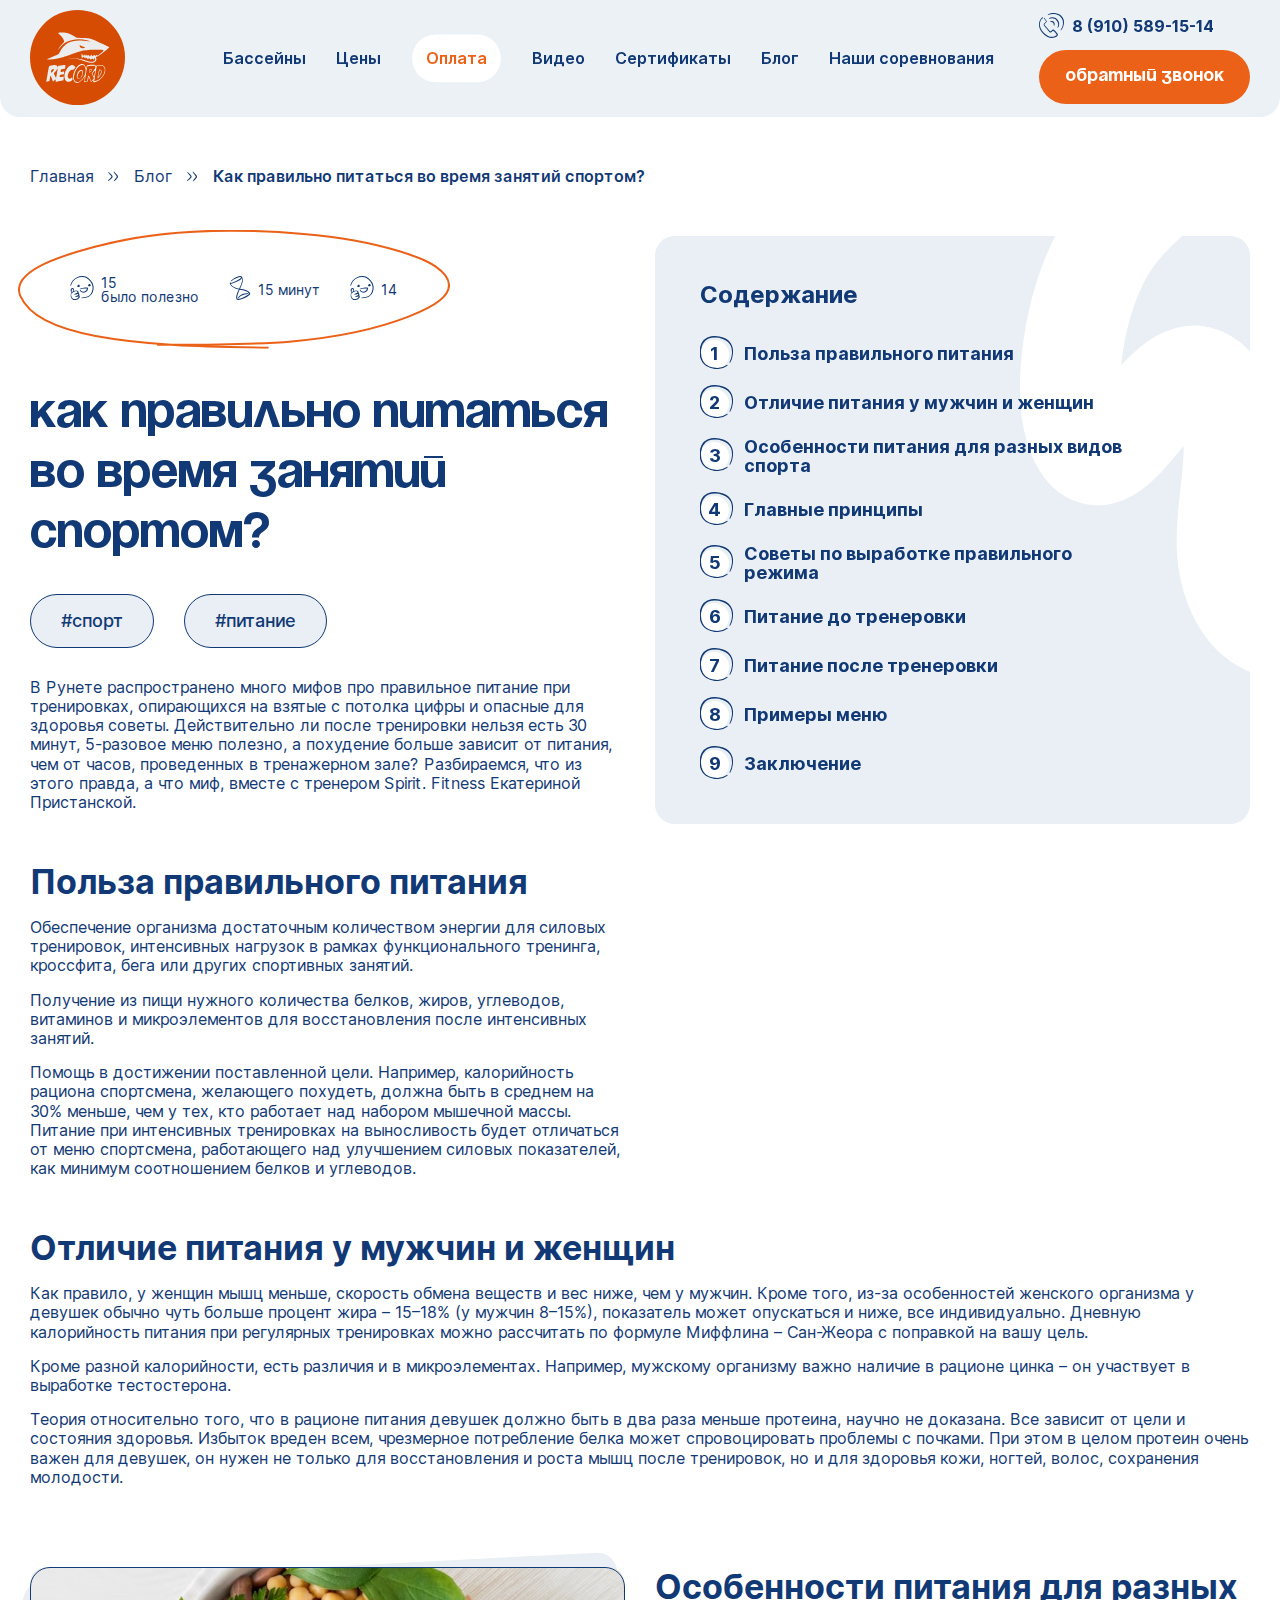
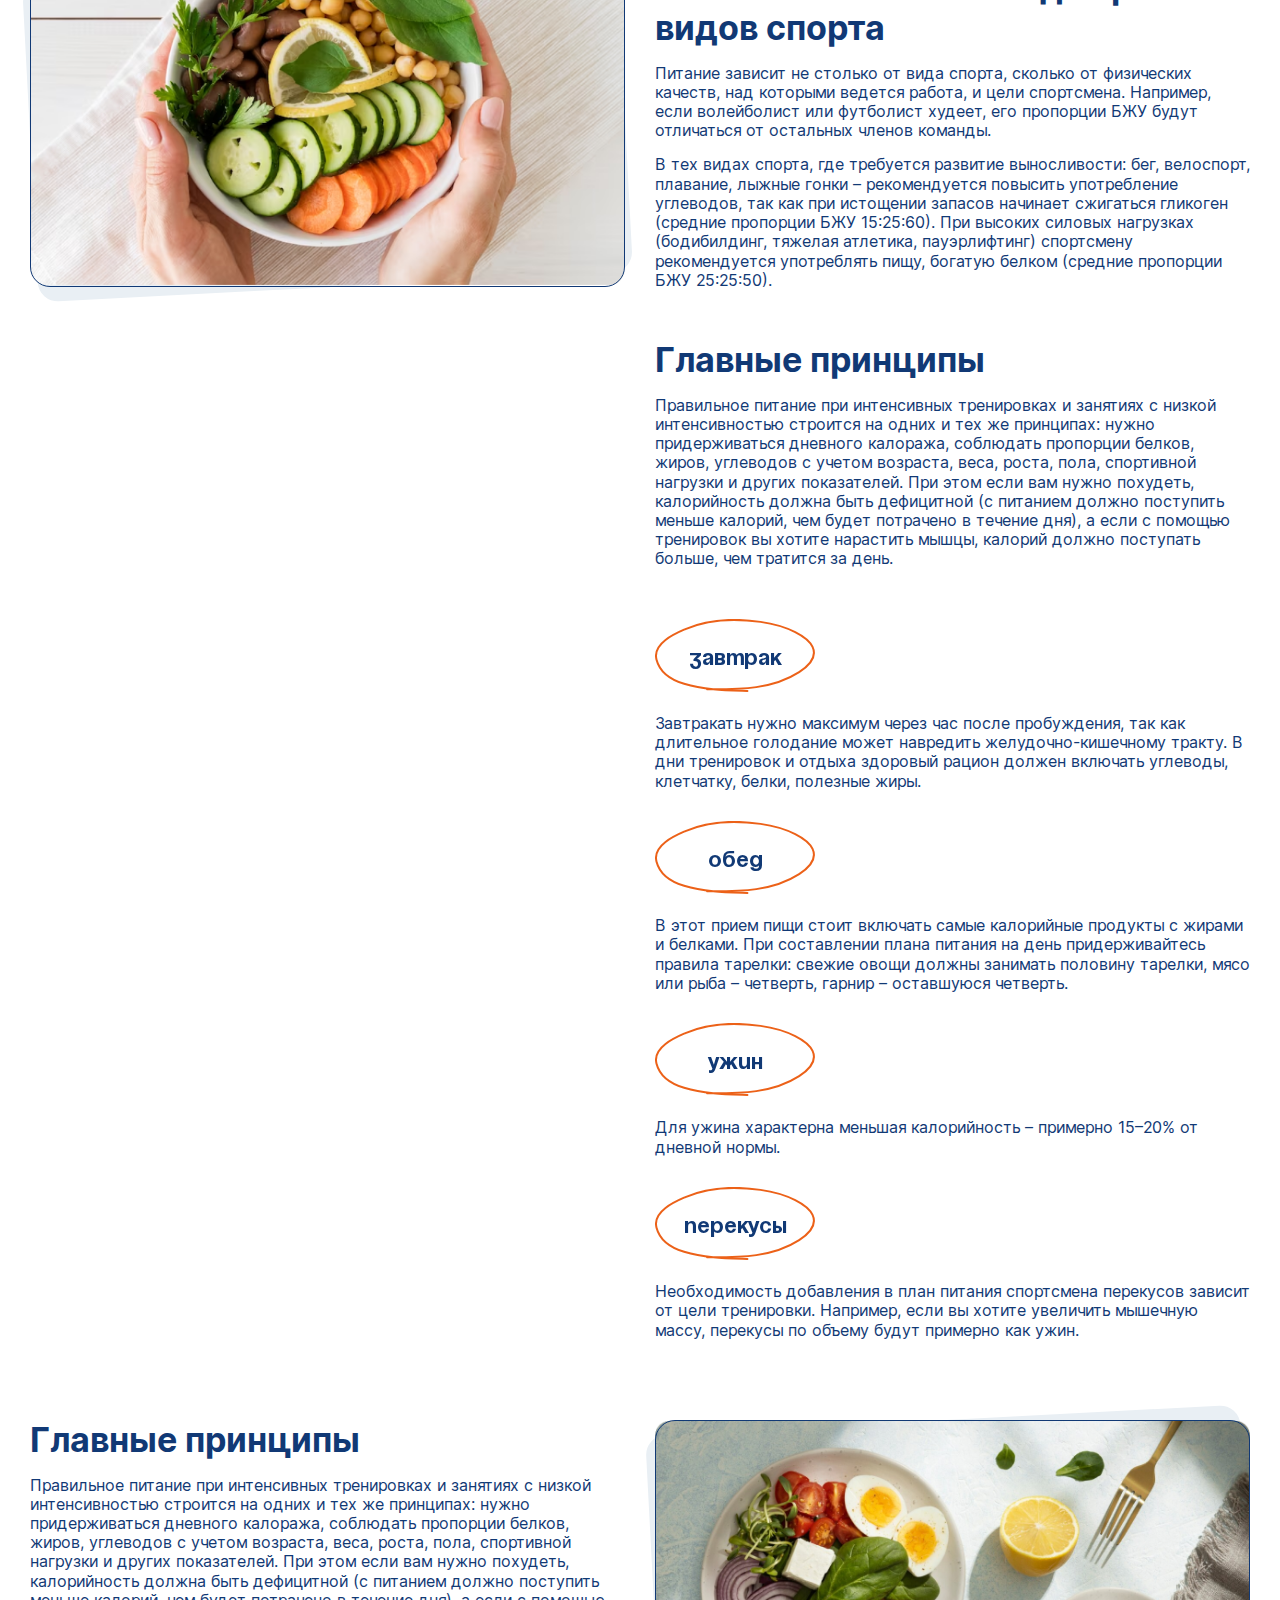
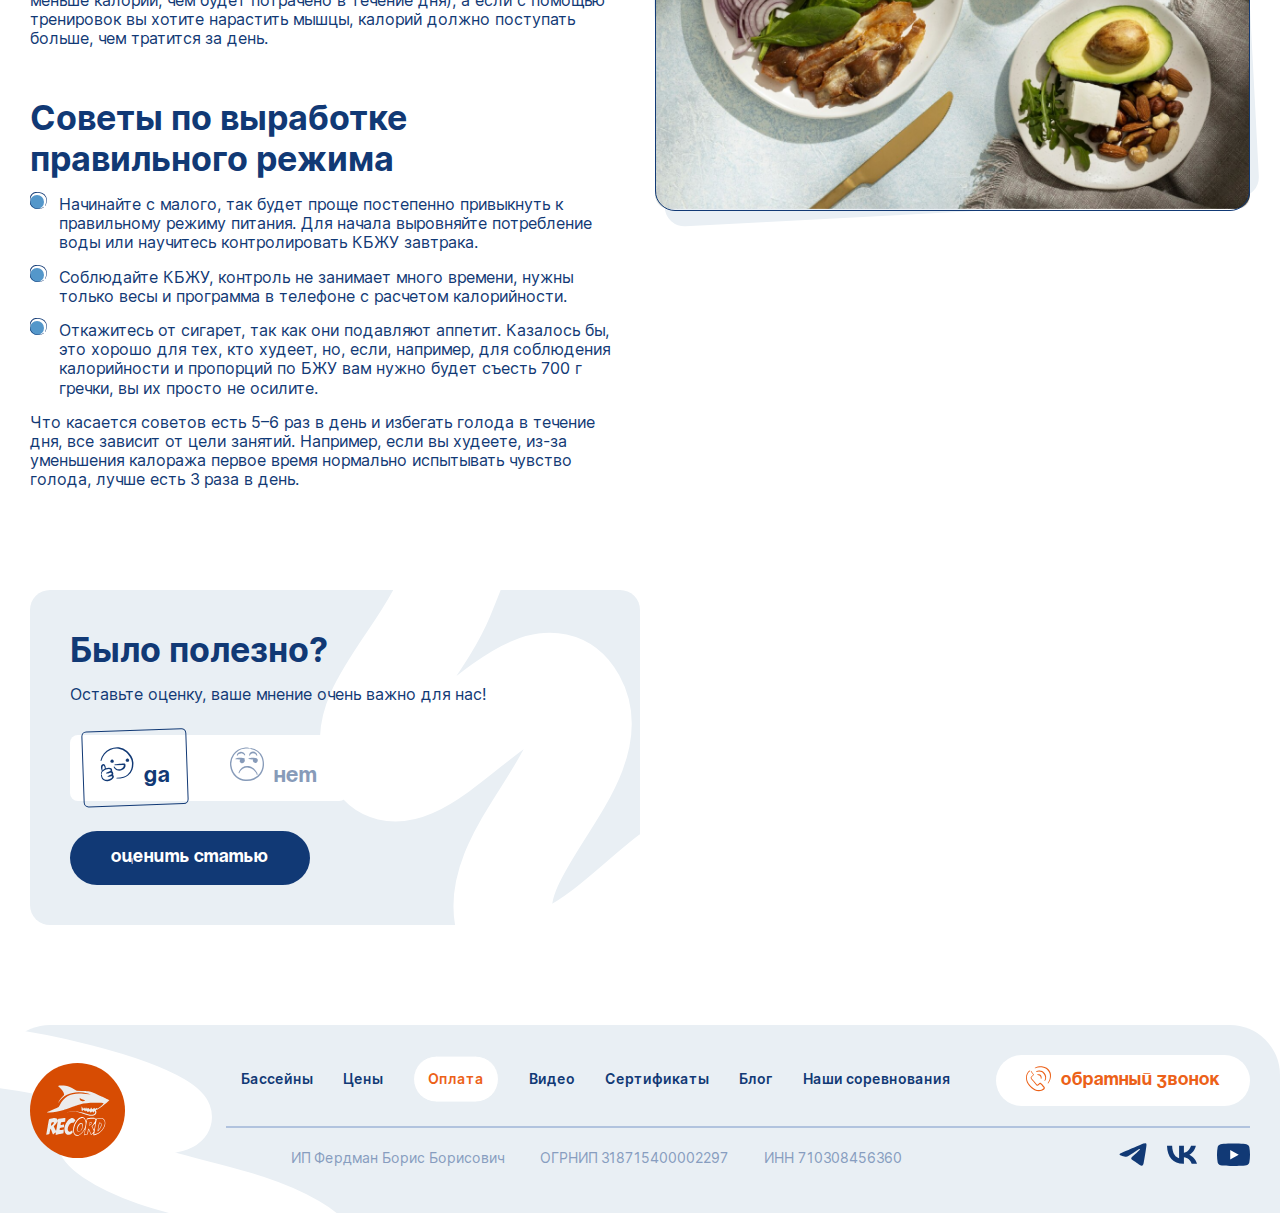
==== article.html @ f6ee5153 "first commit" ====
<!DOCTYPE html>
<html lang="en">

<head>
	<meta charset="UTF-8">
	<meta name="viewport" content="width=device-width, initial-scale=1.0">
	<meta name="keywords" content="">
	<link rel="stylesheet" href="css/libs.min.css">
	<link rel="stylesheet" href="css/style.min.css">
	<title>Статья</title>
	<script src="https://api-maps.yandex.ru/2.1/?lang=ru_RU&apikey=9133eb49-3a97-4b2d-90be-6b80a97a5036" type="text/javascript"></script>
</head>


<body>
<header class="header header2">
	<div class="container">
		<div class="header__inner">
			<div class="header__left">
				<a class="header__logo" href="">
					<img src="img/logo.svg" alt="">
				</a>
			</div>
			<div class="header__right">
				<ul class="header__menu">
					<li><a href="">Бассейны</a></li>
					<li><a href="">Цены</a></li>
					<li class="active"><a href="">Оплата</a></li>
					<li><a href="">Видео</a></li>
					<li><a href="">Сертификаты</a></li>
					<li><a href="">Блог</a></li>
					<li><a href="">Наши соревнования</a></li>
				</ul>
				<div class="header__group">
					<a class="header__phone" href="tel:8(910)5891514">
						<i>
							<svg width="25" height="25" viewBox="0 0 25 25" fill="none" xmlns="http://www.w3.org/2000/svg">
								<path fill-rule="evenodd" clip-rule="evenodd" d="M18.5417 20.6442C18.3646 20.3942 18.125 20.1546 17.9479 19.9359C17.5625 19.4463 17.1667 18.9567 16.75 18.4984C16.4637 18.1809 16.1613 17.8784 15.8438 17.5921C15.6011 17.3458 15.3361 17.1227 15.0521 16.9255C14.7992 16.7491 14.5049 16.6415 14.1979 16.613C13.9522 16.6084 13.7103 16.6734 13.5 16.8005C13.0104 17.0817 12.3438 17.7484 11.7292 18.1651C11.6052 18.2516 11.4725 18.3249 11.3333 18.3838C11.2604 18.3838 11.1771 18.4567 11.125 18.3838L7.78125 14.4984C7.33333 14.0088 6.73958 13.4567 6.17708 12.7901C5.85862 12.434 5.61112 12.0203 5.44792 11.5713C5.39583 11.4046 5.53125 11.2276 5.6875 11.0296C6.11458 10.488 6.86458 9.92547 7.29167 9.37338C7.54308 9.12903 7.72006 8.81841 7.80208 8.47755C7.82752 8.29715 7.79078 8.11346 7.69792 7.95672C7.57292 7.74838 7.35417 7.55047 7.25 7.40463L5.42708 5.02963C5.40424 4.98888 5.37282 4.95357 5.335 4.92614C5.29717 4.8987 5.25385 4.87981 5.20801 4.87075C5.16218 4.86169 5.11492 4.86269 5.06951 4.87367C5.0241 4.88465 4.98161 4.90536 4.94497 4.93436C4.90834 4.96336 4.87844 4.99996 4.85733 5.04165C4.83622 5.08333 4.82441 5.12909 4.82271 5.17578C4.82101 5.22248 4.82946 5.26898 4.84748 5.31209C4.8655 5.35519 4.89266 5.39388 4.92708 5.42547L6.71875 7.8213L7.13542 8.37338C6.98982 8.71631 6.7518 9.01203 6.44792 9.22755C5.91101 9.67043 5.40948 10.1545 4.94792 10.6755C4.81463 10.8292 4.7189 11.0118 4.66828 11.2088C4.61766 11.4059 4.61354 11.612 4.65625 11.8109C4.83906 12.3634 5.12541 12.876 5.5 13.3213C6.01042 13.988 6.64583 14.6026 7.09375 15.113L10.3125 19.0713C10.4641 19.2605 10.6719 19.3967 10.9059 19.4604C11.1399 19.524 11.388 19.5118 11.6146 19.4255C12.271 19.1361 12.8761 18.7421 13.4063 18.2588C13.6042 18.1026 13.8021 17.9463 13.9688 17.8421C14.1354 17.738 14.1458 17.8421 14.1458 17.7692C14.2828 17.8016 14.4086 17.8699 14.5104 17.9671C14.7083 18.113 14.8854 18.3005 15.0521 18.4463C15.2188 18.5921 15.6042 18.9984 15.8646 19.2901C16.125 19.5817 16.6354 20.2067 17 20.6755C17.1458 20.8526 17.3333 21.0401 17.4896 21.2484C17.5519 21.3267 17.6012 21.4147 17.6354 21.5088C17.7813 21.9567 17.3854 22.3109 16.9792 22.6234C16.4751 22.9939 15.9114 23.2758 15.3125 23.4567C13.2349 24.0466 11.0138 23.8615 9.0625 22.9359C7.08001 21.9505 5.32954 20.5551 3.92708 18.8421C2.11231 16.892 1.03955 14.3668 0.895833 11.7067C0.78125 8.42547 2.29167 5.73797 3.9375 4.93588C4.02206 4.89329 4.08674 4.81947 4.11785 4.73004C4.14895 4.64061 4.14405 4.54259 4.10417 4.45672C4.08509 4.41299 4.05738 4.37356 4.02269 4.3408C3.98801 4.30805 3.94706 4.28264 3.90231 4.2661C3.85756 4.24956 3.80993 4.24224 3.76227 4.24456C3.71462 4.24689 3.66793 4.25882 3.625 4.27963C1.78125 5.14422 0 8.0713 0 11.7276C0.101982 14.6096 1.20729 17.3655 3.125 19.5192C4.59228 21.3689 6.43943 22.8821 8.54167 23.9567C10.743 25.037 13.2665 25.2634 15.625 24.5921C16.5412 24.3313 17.3856 23.8646 18.0938 23.2276C18.3968 22.9834 18.6229 22.6569 18.7448 22.2873C18.8668 21.9177 18.8794 21.5208 18.7813 21.1442C18.725 20.9672 18.6444 20.799 18.5417 20.6442Z" fill="#113975"/>
								<path fill-rule="evenodd" clip-rule="evenodd" d="M15.0112 12.6447C15.1052 12.6666 15.2039 12.6504 15.2859 12.5996C15.3679 12.5488 15.4265 12.4677 15.4487 12.3738C15.7362 11.5868 15.7362 10.7234 15.4487 9.93634C15.3212 9.58844 15.1305 9.26708 14.8862 8.98842C14.635 8.71146 14.3302 8.48823 13.9904 8.33217C13.2408 7.95042 12.3769 7.85773 11.5633 8.07176C11.5223 8.07654 11.4826 8.08937 11.4465 8.1095C11.4104 8.12962 11.3787 8.15666 11.353 8.18906C11.3274 8.22147 11.3084 8.2586 11.2971 8.29835C11.2858 8.3381 11.2825 8.37968 11.2873 8.42071C11.2921 8.46175 11.3049 8.50145 11.325 8.53753C11.3451 8.57361 11.3722 8.60537 11.4046 8.63101C11.437 8.65664 11.4741 8.67564 11.5139 8.68692C11.5536 8.6982 11.5952 8.70154 11.6362 8.69676C12.2717 8.71098 12.8855 8.93021 13.3862 9.32176C13.5905 9.46857 13.779 9.63613 13.9487 9.82176C14.2586 10.1384 14.4919 10.5217 14.6309 10.9424C14.77 11.363 14.811 11.8099 14.7508 12.2488C14.7377 12.3353 14.757 12.4236 14.8051 12.4967C14.8532 12.5698 14.9266 12.6225 15.0112 12.6447Z" fill="#113975"/>
								<path fill-rule="evenodd" clip-rule="evenodd" d="M18.7504 7.08253C18.0935 6.13391 17.2135 5.36125 16.1879 4.83253C15.2158 4.36566 14.1385 4.16098 13.0629 4.23878C12.0299 4.3009 11.0266 4.60797 10.1358 5.13461C10.0612 5.17329 10.0051 5.24001 9.97966 5.32011C9.95427 5.4002 9.96173 5.4871 10.0004 5.56169C10.0391 5.63629 10.1058 5.69246 10.1859 5.71786C10.266 5.74325 10.3529 5.73579 10.4275 5.69711C11.2548 5.2987 12.166 5.10574 13.0837 5.13461C13.976 5.15676 14.8477 5.40784 15.615 5.86378C16.4469 6.33492 17.1596 6.99062 17.6983 7.78045C18.1231 8.29698 18.477 8.86801 18.7504 9.47836C19.085 10.2177 19.2369 11.0266 19.1934 11.837C19.1499 12.6473 18.9122 13.4354 18.5004 14.1346C18.473 14.1733 18.4536 14.2172 18.4435 14.2636C18.4334 14.3099 18.4327 14.3578 18.4414 14.4045C18.4501 14.4511 18.4682 14.4955 18.4944 14.535C18.5207 14.5746 18.5546 14.6084 18.5942 14.6346C18.672 14.6883 18.7677 14.7096 18.861 14.6941C18.9543 14.6785 19.0379 14.6273 19.0942 14.5513C19.6421 13.7692 19.992 12.8658 20.1135 11.9186C20.2351 10.9714 20.1248 10.0089 19.7921 9.11378C19.5479 8.38863 19.1968 7.704 18.7504 7.08253Z" fill="#113975"/>
								<path fill-rule="evenodd" clip-rule="evenodd" d="M24.8641 7.7699C24.7703 7.19074 24.6095 6.62444 24.3849 6.0824C24.1636 5.54915 23.8952 5.0367 23.5828 4.55115C22.8287 3.38071 21.8389 2.38028 20.6766 1.61365C19.5102 0.86453 18.2016 0.364493 16.8328 0.1449C14.142 -0.245012 11.3965 0.213779 8.97868 1.4574C8.90158 1.49359 8.84189 1.55878 8.81263 1.63877C8.78336 1.71876 8.78689 1.80708 8.82243 1.88448C8.8393 1.92229 8.86352 1.95638 8.89367 1.98475C8.92383 2.01312 8.95932 2.03521 8.99809 2.04975C9.03685 2.06429 9.07813 2.07098 9.1195 2.06943C9.16087 2.06788 9.20153 2.05813 9.2391 2.04073C11.5664 0.993608 14.1606 0.691625 16.6662 1.17615C17.8732 1.43377 19.0191 1.92186 20.0412 2.61365C21.0475 3.30308 21.9078 4.18454 22.5724 5.2074C22.8561 5.62471 23.1003 6.06761 23.3016 6.53032C23.5042 6.98496 23.6578 7.45985 23.7599 7.94699C23.9612 9.03596 23.9998 10.1488 23.8745 11.2491C23.763 12.3561 23.4783 13.4387 23.0308 14.4574L21.7287 16.6657C21.684 16.7502 21.6742 16.8488 21.7015 16.9403C21.7288 17.0319 21.7909 17.1091 21.8745 17.1553C21.959 17.2 22.0576 17.2098 22.1491 17.1825C22.2407 17.1552 22.3179 17.0931 22.3641 17.0095L23.7703 14.8116C24.2981 13.7284 24.6497 12.568 24.812 11.3741C25.005 10.1816 25.0226 8.9674 24.8641 7.7699Z" fill="#113975"/>
							</svg>
						</i>
						<span>8 (910) 589-15-14</span>
					</a>
					<button class="header__btn btn btn-orange">
						<i class="btn-mob__icon">
							<svg width="25" height="25" viewBox="0 0 25 25" fill="none" xmlns="http://www.w3.org/2000/svg">
								<path fill-rule="evenodd" clip-rule="evenodd" d="M18.5417 20.6462C18.3646 20.3962 18.125 20.1566 17.9479 19.9378C17.5625 19.4483 17.1667 18.9587 16.75 18.5003C16.4637 18.1828 16.1613 17.8803 15.8438 17.5941C15.6011 17.3478 15.3361 17.1246 15.0521 16.9274C14.7992 16.7511 14.5049 16.6434 14.1979 16.6149C13.9522 16.6103 13.7103 16.6753 13.5 16.8024C13.0104 17.0837 12.3438 17.7503 11.7292 18.167C11.6052 18.2535 11.4725 18.3268 11.3333 18.3858C11.2604 18.3858 11.1771 18.4587 11.125 18.3858L7.78125 14.5003C7.33333 14.0108 6.73958 13.4587 6.17708 12.792C5.85862 12.4359 5.61112 12.0222 5.44792 11.5733C5.39583 11.4066 5.53125 11.2295 5.6875 11.0316C6.11458 10.4899 6.86458 9.92742 7.29167 9.37534C7.54308 9.13099 7.72006 8.82037 7.80208 8.4795C7.82752 8.2991 7.79078 8.11541 7.69792 7.95867C7.57292 7.75034 7.35417 7.55242 7.25 7.40659L5.42708 5.03159C5.40424 4.99083 5.37282 4.95552 5.335 4.92809C5.29717 4.90066 5.25385 4.88176 5.20801 4.8727C5.16218 4.86364 5.11492 4.86464 5.06951 4.87562C5.0241 4.8866 4.98161 4.90731 4.94497 4.93631C4.90834 4.96531 4.87844 5.00192 4.85733 5.0436C4.83622 5.08528 4.82441 5.13105 4.82271 5.17774C4.82101 5.22443 4.82946 5.27093 4.84748 5.31404C4.8655 5.35715 4.89266 5.39583 4.92708 5.42742L6.71875 7.82325L7.13542 8.37534C6.98982 8.71826 6.7518 9.01398 6.44792 9.2295C5.91101 9.67238 5.40948 10.1565 4.94792 10.6774C4.81463 10.8311 4.7189 11.0137 4.66828 11.2108C4.61766 11.4078 4.61354 11.6139 4.65625 11.8128C4.83906 12.3653 5.12541 12.8779 5.5 13.3233C6.01042 13.9899 6.64583 14.6045 7.09375 15.1149L10.3125 19.0733C10.4641 19.2625 10.6719 19.3987 10.9059 19.4623C11.1399 19.526 11.388 19.5138 11.6146 19.4274C12.271 19.1381 12.8761 18.7441 13.4063 18.2608C13.6042 18.1045 13.8021 17.9483 13.9688 17.8441C14.1354 17.7399 14.1458 17.8441 14.1458 17.7712C14.2828 17.8036 14.4086 17.8719 14.5104 17.9691C14.7083 18.1149 14.8854 18.3024 15.0521 18.4483C15.2188 18.5941 15.6042 19.0003 15.8646 19.292C16.125 19.5837 16.6354 20.2087 17 20.6774C17.1458 20.8545 17.3333 21.042 17.4896 21.2503C17.5519 21.3287 17.6012 21.4166 17.6354 21.5108C17.7813 21.9587 17.3854 22.3128 16.9792 22.6253C16.4751 22.9959 15.9114 23.2777 15.3125 23.4587C13.2349 24.0486 11.0138 23.8635 9.0625 22.9378C7.08001 21.9525 5.32954 20.5571 3.92708 18.8441C2.11231 16.8939 1.03955 14.3687 0.895833 11.7087C0.78125 8.42742 2.29167 5.73992 3.9375 4.93784C4.02206 4.89524 4.08674 4.82142 4.11785 4.732C4.14895 4.64257 4.14405 4.54455 4.10417 4.45867C4.08509 4.41494 4.05738 4.37551 4.02269 4.34276C3.98801 4.31 3.94706 4.28459 3.90231 4.26805C3.85756 4.25152 3.80993 4.24419 3.76227 4.24651C3.71462 4.24884 3.66793 4.26077 3.625 4.28159C1.78125 5.14617 0 8.07325 0 11.7295C0.101982 14.6115 1.20729 17.3674 3.125 19.5212C4.59228 21.3708 6.43943 22.8841 8.54167 23.9587C10.743 25.039 13.2665 25.2653 15.625 24.5941C16.5412 24.3333 17.3856 23.8666 18.0938 23.2295C18.3968 22.9853 18.6229 22.6588 18.7448 22.2893C18.8668 21.9197 18.8794 21.5228 18.7813 21.1462C18.725 20.9692 18.6444 20.8009 18.5417 20.6462Z" fill="#EC6118"/>
								<path fill-rule="evenodd" clip-rule="evenodd" d="M15.0112 12.6466C15.1052 12.6685 15.2039 12.6523 15.2859 12.6016C15.3679 12.5508 15.4265 12.4696 15.4487 12.3758C15.7362 11.5887 15.7362 10.7254 15.4487 9.93829C15.3212 9.59039 15.1305 9.26904 14.8862 8.99038C14.635 8.71342 14.3302 8.49018 13.9904 8.33413C13.2408 7.95237 12.3769 7.85968 11.5633 8.07371C11.5223 8.0785 11.4826 8.09132 11.4465 8.11145C11.4104 8.13158 11.3787 8.15861 11.353 8.19102C11.3274 8.22342 11.3084 8.26056 11.2971 8.3003C11.2858 8.34005 11.2825 8.38163 11.2873 8.42267C11.2921 8.46371 11.3049 8.5034 11.325 8.53948C11.3451 8.57556 11.3722 8.60733 11.4046 8.63296C11.437 8.65859 11.4741 8.67759 11.5139 8.68887C11.5536 8.70016 11.5952 8.7035 11.6362 8.69871C12.2717 8.71293 12.8855 8.93216 13.3862 9.32371C13.5905 9.47053 13.779 9.63808 13.9487 9.82371C14.2586 10.1404 14.4919 10.5237 14.6309 10.9443C14.77 11.365 14.811 11.8119 14.7508 12.2508C14.7377 12.3373 14.757 12.4256 14.8051 12.4987C14.8532 12.5718 14.9266 12.6245 15.0112 12.6466Z" fill="#EC6118"/>
								<path fill-rule="evenodd" clip-rule="evenodd" d="M18.7504 7.08253C18.0935 6.13391 17.2135 5.36125 16.1879 4.83253C15.2158 4.36566 14.1385 4.16098 13.0629 4.23878C12.0299 4.3009 11.0266 4.60797 10.1358 5.13461C10.0612 5.17329 10.0051 5.24001 9.97966 5.32011C9.95427 5.4002 9.96173 5.4871 10.0004 5.56169C10.0391 5.63629 10.1058 5.69246 10.1859 5.71786C10.266 5.74325 10.3529 5.73579 10.4275 5.69711C11.2548 5.2987 12.166 5.10574 13.0837 5.13461C13.976 5.15676 14.8477 5.40784 15.615 5.86378C16.4469 6.33492 17.1596 6.99062 17.6983 7.78045C18.1231 8.29698 18.477 8.86801 18.7504 9.47836C19.085 10.2177 19.2369 11.0266 19.1934 11.837C19.1499 12.6473 18.9122 13.4354 18.5004 14.1346C18.473 14.1733 18.4536 14.2172 18.4435 14.2636C18.4334 14.3099 18.4327 14.3578 18.4414 14.4045C18.4501 14.4511 18.4682 14.4955 18.4944 14.535C18.5207 14.5746 18.5546 14.6084 18.5942 14.6346C18.672 14.6883 18.7677 14.7096 18.861 14.6941C18.9543 14.6785 19.0379 14.6273 19.0942 14.5513C19.6421 13.7692 19.992 12.8658 20.1135 11.9186C20.2351 10.9714 20.1248 10.0089 19.7921 9.11378C19.5479 8.38863 19.1968 7.704 18.7504 7.08253Z" fill="#EC6118"/>
								<path fill-rule="evenodd" clip-rule="evenodd" d="M24.8641 7.77185C24.7703 7.19269 24.6095 6.62639 24.3849 6.08435C24.1636 5.5511 23.8952 5.03866 23.5828 4.5531C22.8287 3.38266 21.8389 2.38223 20.6766 1.6156C19.5102 0.866483 18.2016 0.366446 16.8328 0.146854C14.142 -0.243058 11.3965 0.215732 8.97868 1.45935C8.90158 1.49554 8.84189 1.56073 8.81263 1.64073C8.78336 1.72072 8.78689 1.80903 8.82243 1.88644C8.8393 1.92425 8.86352 1.95833 8.89367 1.9867C8.92383 2.01507 8.95932 2.03717 8.99809 2.05171C9.03685 2.06624 9.07813 2.07293 9.1195 2.07138C9.16087 2.06984 9.20153 2.06008 9.2391 2.04269C11.5664 0.995561 14.1606 0.693578 16.6662 1.1781C17.8732 1.43572 19.0191 1.92381 20.0412 2.6156C21.0475 3.30503 21.9078 4.18649 22.5724 5.20935C22.8561 5.62666 23.1003 6.06956 23.3016 6.53227C23.5042 6.98691 23.6578 7.4618 23.7599 7.94894C23.9612 9.03791 23.9998 10.1507 23.8745 11.251C23.763 12.358 23.4783 13.4407 23.0308 14.4594L21.7287 16.6677C21.684 16.7521 21.6742 16.8507 21.7015 16.9423C21.7288 17.0338 21.7909 17.111 21.8745 17.1573C21.959 17.202 22.0576 17.2117 22.1491 17.1844C22.2407 17.1572 22.3179 17.095 22.3641 17.0114L23.7703 14.8135C24.2981 13.7303 24.6497 12.5699 24.812 11.376C25.005 10.1836 25.0226 8.96936 24.8641 7.77185Z" fill="#EC6118"/>
							</svg>
						</i>
						<span>обратный звонок</span>
						<i class="hover-bg">
							<img src="img/btn-orange__bg.svg" alt="">
						</i>
						<i class="hover-bg2">
							<img src="img/btn-orange__bg2.svg" alt="">
						</i>
					</button>
				</div>
				<div class="header__socials">
					<a class="header__social" href="">
						<svg width="28" height="23" viewBox="0 0 28 23" fill="none" xmlns="http://www.w3.org/2000/svg">
							<path fill-rule="evenodd" clip-rule="evenodd" d="M2.37654 9.6753C9.61161 6.5231 14.4361 4.44498 16.8501 3.44093C23.7424 0.574175 25.1746 0.0761894 26.108 0.0597456C26.3134 0.056129 26.7724 0.10701 27.0698 0.348292C27.3208 0.552026 27.3899 0.827242 27.423 1.0204C27.456 1.21357 27.4972 1.6536 27.4645 1.99742C27.091 5.92179 25.4749 15.4452 24.6527 19.8406C24.3048 21.7004 23.6197 22.324 22.9566 22.385C21.5153 22.5176 20.4209 21.4325 19.025 20.5175C16.8406 19.0856 15.6066 18.1943 13.4863 16.7971C11.036 15.1823 12.6244 14.2948 14.0209 12.8444C14.3863 12.4648 20.7365 6.68887 20.8594 6.1649C20.8748 6.09937 20.8891 5.8551 20.744 5.72612C20.5988 5.59713 20.3847 5.64124 20.2301 5.67632C20.011 5.72604 16.5215 8.03248 9.76156 12.5956C8.77108 13.2758 7.87392 13.6072 7.07011 13.5898C6.18396 13.5706 4.47937 13.0888 3.21219 12.6768C1.65794 12.1716 0.422645 11.9045 0.530211 11.0465C0.586238 10.5996 1.20168 10.1425 2.37654 9.6753Z" fill="#113975"/>
						</svg>
					</a>
					<a class="header__social" href="">
						<svg width="30" height="19" viewBox="0 0 30 19" fill="none" xmlns="http://www.w3.org/2000/svg">
							<path d="M16.3397 18.5C6.08985 18.5 0.243598 11.7432 0 0.5H5.13429C5.30294 8.75225 9.08798 12.2477 12.0861 12.9685V0.5H16.9208V7.61712C19.8814 7.31081 22.9916 4.06757 24.0409 0.5H28.8755C28.0698 4.8964 24.6969 8.13964 22.2984 9.47297C24.6969 10.5541 28.5384 13.3829 30 18.5H24.6781C23.5351 15.0766 20.6872 12.4279 16.9208 12.0676V18.5H16.3397Z" fill="#113975"/>
						</svg>
					</a>
					<a class="header__social" href="">
						<svg width="33" height="23" viewBox="0 0 33 23" fill="none" xmlns="http://www.w3.org/2000/svg">
							<path d="M13.2 16.312V6.69047L21.78 11.5012L13.2 16.312Z" fill="white"/>
							<path d="M32.3038 3.78464C32.116 3.1069 31.7483 2.48897 31.2374 1.99268C30.7266 1.4964 30.0905 1.13916 29.3929 0.95674C26.8237 0.28125 16.5 0.28125 16.5 0.28125C16.5 0.28125 6.17627 0.28125 3.60712 0.95674C2.90949 1.13916 2.27342 1.4964 1.76256 1.99268C1.25171 2.48897 0.883986 3.1069 0.696206 3.78464C0.21649 6.33005 -0.0163041 8.91358 0.000886751 11.5012C-0.0163041 14.0889 0.21649 16.6724 0.696206 19.2179C0.883986 19.8956 1.25171 20.5135 1.76256 21.0098C2.27342 21.5061 2.90949 21.8633 3.60712 22.0458C6.17627 22.7212 16.5 22.7212 16.5 22.7212C16.5 22.7212 26.8237 22.7212 29.3929 22.0458C30.0905 21.8633 30.7266 21.5061 31.2374 21.0098C31.7483 20.5135 32.116 19.8956 32.3038 19.2179C32.7835 16.6724 33.0163 14.0889 32.9991 11.5012C33.0163 8.91358 32.7835 6.33005 32.3038 3.78464ZM13.2002 16.3098V6.69268L21.7679 11.5012L13.2002 16.3098Z" fill="#113975"/>
						</svg>
					</a>
				</div>
				<div class="header__img">
					<img src="img/menu-line.svg" alt="">
				</div>
			</div>
			<div class="header__mob">
				<div class="header__group">
					<a class="header__phone" href="tel:8(910)5891514">
						<i>
							<svg width="25" height="25" viewBox="0 0 25 25" fill="none" xmlns="http://www.w3.org/2000/svg">
								<path fill-rule="evenodd" clip-rule="evenodd" d="M18.5417 20.6442C18.3646 20.3942 18.125 20.1546 17.9479 19.9359C17.5625 19.4463 17.1667 18.9567 16.75 18.4984C16.4637 18.1809 16.1613 17.8784 15.8438 17.5921C15.6011 17.3458 15.3361 17.1227 15.0521 16.9255C14.7992 16.7491 14.5049 16.6415 14.1979 16.613C13.9522 16.6084 13.7103 16.6734 13.5 16.8005C13.0104 17.0817 12.3438 17.7484 11.7292 18.1651C11.6052 18.2516 11.4725 18.3249 11.3333 18.3838C11.2604 18.3838 11.1771 18.4567 11.125 18.3838L7.78125 14.4984C7.33333 14.0088 6.73958 13.4567 6.17708 12.7901C5.85862 12.434 5.61112 12.0203 5.44792 11.5713C5.39583 11.4046 5.53125 11.2276 5.6875 11.0296C6.11458 10.488 6.86458 9.92547 7.29167 9.37338C7.54308 9.12903 7.72006 8.81841 7.80208 8.47755C7.82752 8.29715 7.79078 8.11346 7.69792 7.95672C7.57292 7.74838 7.35417 7.55047 7.25 7.40463L5.42708 5.02963C5.40424 4.98888 5.37282 4.95357 5.335 4.92614C5.29717 4.8987 5.25385 4.87981 5.20801 4.87075C5.16218 4.86169 5.11492 4.86269 5.06951 4.87367C5.0241 4.88465 4.98161 4.90536 4.94497 4.93436C4.90834 4.96336 4.87844 4.99996 4.85733 5.04165C4.83622 5.08333 4.82441 5.12909 4.82271 5.17578C4.82101 5.22248 4.82946 5.26898 4.84748 5.31209C4.8655 5.35519 4.89266 5.39388 4.92708 5.42547L6.71875 7.8213L7.13542 8.37338C6.98982 8.71631 6.7518 9.01203 6.44792 9.22755C5.91101 9.67043 5.40948 10.1545 4.94792 10.6755C4.81463 10.8292 4.7189 11.0118 4.66828 11.2088C4.61766 11.4059 4.61354 11.612 4.65625 11.8109C4.83906 12.3634 5.12541 12.876 5.5 13.3213C6.01042 13.988 6.64583 14.6026 7.09375 15.113L10.3125 19.0713C10.4641 19.2605 10.6719 19.3967 10.9059 19.4604C11.1399 19.524 11.388 19.5118 11.6146 19.4255C12.271 19.1361 12.8761 18.7421 13.4063 18.2588C13.6042 18.1026 13.8021 17.9463 13.9688 17.8421C14.1354 17.738 14.1458 17.8421 14.1458 17.7692C14.2828 17.8016 14.4086 17.8699 14.5104 17.9671C14.7083 18.113 14.8854 18.3005 15.0521 18.4463C15.2188 18.5921 15.6042 18.9984 15.8646 19.2901C16.125 19.5817 16.6354 20.2067 17 20.6755C17.1458 20.8526 17.3333 21.0401 17.4896 21.2484C17.5519 21.3267 17.6012 21.4147 17.6354 21.5088C17.7813 21.9567 17.3854 22.3109 16.9792 22.6234C16.4751 22.9939 15.9114 23.2758 15.3125 23.4567C13.2349 24.0466 11.0138 23.8615 9.0625 22.9359C7.08001 21.9505 5.32954 20.5551 3.92708 18.8421C2.11231 16.892 1.03955 14.3668 0.895833 11.7067C0.78125 8.42547 2.29167 5.73797 3.9375 4.93588C4.02206 4.89329 4.08674 4.81947 4.11785 4.73004C4.14895 4.64061 4.14405 4.54259 4.10417 4.45672C4.08509 4.41299 4.05738 4.37356 4.02269 4.3408C3.98801 4.30805 3.94706 4.28264 3.90231 4.2661C3.85756 4.24956 3.80993 4.24224 3.76227 4.24456C3.71462 4.24689 3.66793 4.25882 3.625 4.27963C1.78125 5.14422 0 8.0713 0 11.7276C0.101982 14.6096 1.20729 17.3655 3.125 19.5192C4.59228 21.3689 6.43943 22.8821 8.54167 23.9567C10.743 25.037 13.2665 25.2634 15.625 24.5921C16.5412 24.3313 17.3856 23.8646 18.0938 23.2276C18.3968 22.9834 18.6229 22.6569 18.7448 22.2873C18.8668 21.9177 18.8794 21.5208 18.7813 21.1442C18.725 20.9672 18.6444 20.799 18.5417 20.6442Z" fill="#113975"/>
								<path fill-rule="evenodd" clip-rule="evenodd" d="M15.0112 12.6447C15.1052 12.6666 15.2039 12.6504 15.2859 12.5996C15.3679 12.5488 15.4265 12.4677 15.4487 12.3738C15.7362 11.5868 15.7362 10.7234 15.4487 9.93634C15.3212 9.58844 15.1305 9.26708 14.8862 8.98842C14.635 8.71146 14.3302 8.48823 13.9904 8.33217C13.2408 7.95042 12.3769 7.85773 11.5633 8.07176C11.5223 8.07654 11.4826 8.08937 11.4465 8.1095C11.4104 8.12962 11.3787 8.15666 11.353 8.18906C11.3274 8.22147 11.3084 8.2586 11.2971 8.29835C11.2858 8.3381 11.2825 8.37968 11.2873 8.42071C11.2921 8.46175 11.3049 8.50145 11.325 8.53753C11.3451 8.57361 11.3722 8.60537 11.4046 8.63101C11.437 8.65664 11.4741 8.67564 11.5139 8.68692C11.5536 8.6982 11.5952 8.70154 11.6362 8.69676C12.2717 8.71098 12.8855 8.93021 13.3862 9.32176C13.5905 9.46857 13.779 9.63613 13.9487 9.82176C14.2586 10.1384 14.4919 10.5217 14.6309 10.9424C14.77 11.363 14.811 11.8099 14.7508 12.2488C14.7377 12.3353 14.757 12.4236 14.8051 12.4967C14.8532 12.5698 14.9266 12.6225 15.0112 12.6447Z" fill="#113975"/>
								<path fill-rule="evenodd" clip-rule="evenodd" d="M18.7504 7.08253C18.0935 6.13391 17.2135 5.36125 16.1879 4.83253C15.2158 4.36566 14.1385 4.16098 13.0629 4.23878C12.0299 4.3009 11.0266 4.60797 10.1358 5.13461C10.0612 5.17329 10.0051 5.24001 9.97966 5.32011C9.95427 5.4002 9.96173 5.4871 10.0004 5.56169C10.0391 5.63629 10.1058 5.69246 10.1859 5.71786C10.266 5.74325 10.3529 5.73579 10.4275 5.69711C11.2548 5.2987 12.166 5.10574 13.0837 5.13461C13.976 5.15676 14.8477 5.40784 15.615 5.86378C16.4469 6.33492 17.1596 6.99062 17.6983 7.78045C18.1231 8.29698 18.477 8.86801 18.7504 9.47836C19.085 10.2177 19.2369 11.0266 19.1934 11.837C19.1499 12.6473 18.9122 13.4354 18.5004 14.1346C18.473 14.1733 18.4536 14.2172 18.4435 14.2636C18.4334 14.3099 18.4327 14.3578 18.4414 14.4045C18.4501 14.4511 18.4682 14.4955 18.4944 14.535C18.5207 14.5746 18.5546 14.6084 18.5942 14.6346C18.672 14.6883 18.7677 14.7096 18.861 14.6941C18.9543 14.6785 19.0379 14.6273 19.0942 14.5513C19.6421 13.7692 19.992 12.8658 20.1135 11.9186C20.2351 10.9714 20.1248 10.0089 19.7921 9.11378C19.5479 8.38863 19.1968 7.704 18.7504 7.08253Z" fill="#113975"/>
								<path fill-rule="evenodd" clip-rule="evenodd" d="M24.8641 7.7699C24.7703 7.19074 24.6095 6.62444 24.3849 6.0824C24.1636 5.54915 23.8952 5.0367 23.5828 4.55115C22.8287 3.38071 21.8389 2.38028 20.6766 1.61365C19.5102 0.86453 18.2016 0.364493 16.8328 0.1449C14.142 -0.245012 11.3965 0.213779 8.97868 1.4574C8.90158 1.49359 8.84189 1.55878 8.81263 1.63877C8.78336 1.71876 8.78689 1.80708 8.82243 1.88448C8.8393 1.92229 8.86352 1.95638 8.89367 1.98475C8.92383 2.01312 8.95932 2.03521 8.99809 2.04975C9.03685 2.06429 9.07813 2.07098 9.1195 2.06943C9.16087 2.06788 9.20153 2.05813 9.2391 2.04073C11.5664 0.993608 14.1606 0.691625 16.6662 1.17615C17.8732 1.43377 19.0191 1.92186 20.0412 2.61365C21.0475 3.30308 21.9078 4.18454 22.5724 5.2074C22.8561 5.62471 23.1003 6.06761 23.3016 6.53032C23.5042 6.98496 23.6578 7.45985 23.7599 7.94699C23.9612 9.03596 23.9998 10.1488 23.8745 11.2491C23.763 12.3561 23.4783 13.4387 23.0308 14.4574L21.7287 16.6657C21.684 16.7502 21.6742 16.8488 21.7015 16.9403C21.7288 17.0319 21.7909 17.1091 21.8745 17.1553C21.959 17.2 22.0576 17.2098 22.1491 17.1825C22.2407 17.1552 22.3179 17.0931 22.3641 17.0095L23.7703 14.8116C24.2981 13.7284 24.6497 12.568 24.812 11.3741C25.005 10.1816 25.0226 8.9674 24.8641 7.7699Z" fill="#113975"/>
							</svg>
						</i>
						<span>8 (910) 589-15-14</span>
					</a>
					<button class="header__btn btn btn-orange">
						<i class="btn-mob__icon">
							<svg width="25" height="25" viewBox="0 0 25 25" fill="none" xmlns="http://www.w3.org/2000/svg">
								<path fill-rule="evenodd" clip-rule="evenodd" d="M18.5417 20.6462C18.3646 20.3962 18.125 20.1566 17.9479 19.9378C17.5625 19.4483 17.1667 18.9587 16.75 18.5003C16.4637 18.1828 16.1613 17.8803 15.8438 17.5941C15.6011 17.3478 15.3361 17.1246 15.0521 16.9274C14.7992 16.7511 14.5049 16.6434 14.1979 16.6149C13.9522 16.6103 13.7103 16.6753 13.5 16.8024C13.0104 17.0837 12.3438 17.7503 11.7292 18.167C11.6052 18.2535 11.4725 18.3268 11.3333 18.3858C11.2604 18.3858 11.1771 18.4587 11.125 18.3858L7.78125 14.5003C7.33333 14.0108 6.73958 13.4587 6.17708 12.792C5.85862 12.4359 5.61112 12.0222 5.44792 11.5733C5.39583 11.4066 5.53125 11.2295 5.6875 11.0316C6.11458 10.4899 6.86458 9.92742 7.29167 9.37534C7.54308 9.13099 7.72006 8.82037 7.80208 8.4795C7.82752 8.2991 7.79078 8.11541 7.69792 7.95867C7.57292 7.75034 7.35417 7.55242 7.25 7.40659L5.42708 5.03159C5.40424 4.99083 5.37282 4.95552 5.335 4.92809C5.29717 4.90066 5.25385 4.88176 5.20801 4.8727C5.16218 4.86364 5.11492 4.86464 5.06951 4.87562C5.0241 4.8866 4.98161 4.90731 4.94497 4.93631C4.90834 4.96531 4.87844 5.00192 4.85733 5.0436C4.83622 5.08528 4.82441 5.13105 4.82271 5.17774C4.82101 5.22443 4.82946 5.27093 4.84748 5.31404C4.8655 5.35715 4.89266 5.39583 4.92708 5.42742L6.71875 7.82325L7.13542 8.37534C6.98982 8.71826 6.7518 9.01398 6.44792 9.2295C5.91101 9.67238 5.40948 10.1565 4.94792 10.6774C4.81463 10.8311 4.7189 11.0137 4.66828 11.2108C4.61766 11.4078 4.61354 11.6139 4.65625 11.8128C4.83906 12.3653 5.12541 12.8779 5.5 13.3233C6.01042 13.9899 6.64583 14.6045 7.09375 15.1149L10.3125 19.0733C10.4641 19.2625 10.6719 19.3987 10.9059 19.4623C11.1399 19.526 11.388 19.5138 11.6146 19.4274C12.271 19.1381 12.8761 18.7441 13.4063 18.2608C13.6042 18.1045 13.8021 17.9483 13.9688 17.8441C14.1354 17.7399 14.1458 17.8441 14.1458 17.7712C14.2828 17.8036 14.4086 17.8719 14.5104 17.9691C14.7083 18.1149 14.8854 18.3024 15.0521 18.4483C15.2188 18.5941 15.6042 19.0003 15.8646 19.292C16.125 19.5837 16.6354 20.2087 17 20.6774C17.1458 20.8545 17.3333 21.042 17.4896 21.2503C17.5519 21.3287 17.6012 21.4166 17.6354 21.5108C17.7813 21.9587 17.3854 22.3128 16.9792 22.6253C16.4751 22.9959 15.9114 23.2777 15.3125 23.4587C13.2349 24.0486 11.0138 23.8635 9.0625 22.9378C7.08001 21.9525 5.32954 20.5571 3.92708 18.8441C2.11231 16.8939 1.03955 14.3687 0.895833 11.7087C0.78125 8.42742 2.29167 5.73992 3.9375 4.93784C4.02206 4.89524 4.08674 4.82142 4.11785 4.732C4.14895 4.64257 4.14405 4.54455 4.10417 4.45867C4.08509 4.41494 4.05738 4.37551 4.02269 4.34276C3.98801 4.31 3.94706 4.28459 3.90231 4.26805C3.85756 4.25152 3.80993 4.24419 3.76227 4.24651C3.71462 4.24884 3.66793 4.26077 3.625 4.28159C1.78125 5.14617 0 8.07325 0 11.7295C0.101982 14.6115 1.20729 17.3674 3.125 19.5212C4.59228 21.3708 6.43943 22.8841 8.54167 23.9587C10.743 25.039 13.2665 25.2653 15.625 24.5941C16.5412 24.3333 17.3856 23.8666 18.0938 23.2295C18.3968 22.9853 18.6229 22.6588 18.7448 22.2893C18.8668 21.9197 18.8794 21.5228 18.7813 21.1462C18.725 20.9692 18.6444 20.8009 18.5417 20.6462Z" fill="#EC6118"/>
								<path fill-rule="evenodd" clip-rule="evenodd" d="M15.0112 12.6466C15.1052 12.6685 15.2039 12.6523 15.2859 12.6016C15.3679 12.5508 15.4265 12.4696 15.4487 12.3758C15.7362 11.5887 15.7362 10.7254 15.4487 9.93829C15.3212 9.59039 15.1305 9.26904 14.8862 8.99038C14.635 8.71342 14.3302 8.49018 13.9904 8.33413C13.2408 7.95237 12.3769 7.85968 11.5633 8.07371C11.5223 8.0785 11.4826 8.09132 11.4465 8.11145C11.4104 8.13158 11.3787 8.15861 11.353 8.19102C11.3274 8.22342 11.3084 8.26056 11.2971 8.3003C11.2858 8.34005 11.2825 8.38163 11.2873 8.42267C11.2921 8.46371 11.3049 8.5034 11.325 8.53948C11.3451 8.57556 11.3722 8.60733 11.4046 8.63296C11.437 8.65859 11.4741 8.67759 11.5139 8.68887C11.5536 8.70016 11.5952 8.7035 11.6362 8.69871C12.2717 8.71293 12.8855 8.93216 13.3862 9.32371C13.5905 9.47053 13.779 9.63808 13.9487 9.82371C14.2586 10.1404 14.4919 10.5237 14.6309 10.9443C14.77 11.365 14.811 11.8119 14.7508 12.2508C14.7377 12.3373 14.757 12.4256 14.8051 12.4987C14.8532 12.5718 14.9266 12.6245 15.0112 12.6466Z" fill="#EC6118"/>
								<path fill-rule="evenodd" clip-rule="evenodd" d="M18.7504 7.08253C18.0935 6.13391 17.2135 5.36125 16.1879 4.83253C15.2158 4.36566 14.1385 4.16098 13.0629 4.23878C12.0299 4.3009 11.0266 4.60797 10.1358 5.13461C10.0612 5.17329 10.0051 5.24001 9.97966 5.32011C9.95427 5.4002 9.96173 5.4871 10.0004 5.56169C10.0391 5.63629 10.1058 5.69246 10.1859 5.71786C10.266 5.74325 10.3529 5.73579 10.4275 5.69711C11.2548 5.2987 12.166 5.10574 13.0837 5.13461C13.976 5.15676 14.8477 5.40784 15.615 5.86378C16.4469 6.33492 17.1596 6.99062 17.6983 7.78045C18.1231 8.29698 18.477 8.86801 18.7504 9.47836C19.085 10.2177 19.2369 11.0266 19.1934 11.837C19.1499 12.6473 18.9122 13.4354 18.5004 14.1346C18.473 14.1733 18.4536 14.2172 18.4435 14.2636C18.4334 14.3099 18.4327 14.3578 18.4414 14.4045C18.4501 14.4511 18.4682 14.4955 18.4944 14.535C18.5207 14.5746 18.5546 14.6084 18.5942 14.6346C18.672 14.6883 18.7677 14.7096 18.861 14.6941C18.9543 14.6785 19.0379 14.6273 19.0942 14.5513C19.6421 13.7692 19.992 12.8658 20.1135 11.9186C20.2351 10.9714 20.1248 10.0089 19.7921 9.11378C19.5479 8.38863 19.1968 7.704 18.7504 7.08253Z" fill="#EC6118"/>
								<path fill-rule="evenodd" clip-rule="evenodd" d="M24.8641 7.77185C24.7703 7.19269 24.6095 6.62639 24.3849 6.08435C24.1636 5.5511 23.8952 5.03866 23.5828 4.5531C22.8287 3.38266 21.8389 2.38223 20.6766 1.6156C19.5102 0.866483 18.2016 0.366446 16.8328 0.146854C14.142 -0.243058 11.3965 0.215732 8.97868 1.45935C8.90158 1.49554 8.84189 1.56073 8.81263 1.64073C8.78336 1.72072 8.78689 1.80903 8.82243 1.88644C8.8393 1.92425 8.86352 1.95833 8.89367 1.9867C8.92383 2.01507 8.95932 2.03717 8.99809 2.05171C9.03685 2.06624 9.07813 2.07293 9.1195 2.07138C9.16087 2.06984 9.20153 2.06008 9.2391 2.04269C11.5664 0.995561 14.1606 0.693578 16.6662 1.1781C17.8732 1.43572 19.0191 1.92381 20.0412 2.6156C21.0475 3.30503 21.9078 4.18649 22.5724 5.20935C22.8561 5.62666 23.1003 6.06956 23.3016 6.53227C23.5042 6.98691 23.6578 7.4618 23.7599 7.94894C23.9612 9.03791 23.9998 10.1507 23.8745 11.251C23.763 12.358 23.4783 13.4407 23.0308 14.4594L21.7287 16.6677C21.684 16.7521 21.6742 16.8507 21.7015 16.9423C21.7288 17.0338 21.7909 17.111 21.8745 17.1573C21.959 17.202 22.0576 17.2117 22.1491 17.1844C22.2407 17.1572 22.3179 17.095 22.3641 17.0114L23.7703 14.8135C24.2981 13.7303 24.6497 12.5699 24.812 11.376C25.005 10.1836 25.0226 8.96936 24.8641 7.77185Z" fill="#EC6118"/>
							</svg>
						</i>
						<span>обратный звонок</span>
						<i class="hover-bg">
							<img src="img/btn-orange__bg.svg" alt="">
						</i>
						<i class="hover-bg2">
							<img src="img/btn-orange__bg2.svg" alt="">
						</i>
					</button>
				</div>
				<div class="burger">
                    <span>
                        <img src="img/burger-icon.svg" alt="">
                    </span>
					<span>
                        <img src="img/burger-icon2.svg" alt="">
                    </span>
					<span>
                        <img src="img/burger-icon3.svg" alt="">
                    </span>
				</div>
			</div>
		</div>
	</div>
</header>
<main class="content">
	<section class="article">
		<div class="breadcrumbs">
			<div class="container">
				<div class="breadcrumbs__items">
					<a href="index.html" class="breadcrumbs__item">
						Главная
						<i>
							<img src="img/breadcrumbs-icon.svg" alt="">
						</i>
					</a>
					<a href="" class="breadcrumbs__item">
						Блог
						<i>
							<img src="img/breadcrumbs-icon.svg" alt="">
						</i>
					</a>
					<span class="breadcrumbs__item breadcrumbs__item--active">Как правильно питаться во время занятий спортом?</span>
				</div>
			</div>
		</div>
		<div class="container">
			<div class="article__inner">
				<div class="article__group">
					<div class="article__mob-subgroup">
						<div class="article-card__group">
							<div class="line">
								<img src="img/article__line.svg" alt="">
							</div>
							<div class="article-card__info">
								<i>
									<img src="img/article-card__icon.svg" alt="">
								</i>
								<p>
									<span>15</span> <br>
									было полезно
								</p>
							</div>
							<div class="article-card__info">
								<i>
									<img src="img/article-card__icon2.svg" alt="">
								</i>
								<p>
									<span>15</span>
									минут
								</p>
							</div>
							<div class="article-card__info">
								<i>
									<img src="img/article-card__icon.svg" alt="">
								</i>
								<p>
									<span>14</span>
								</p>
							</div>
						</div>
						<h2>Как правильно питаться во время занятий спортом?</h2>
						<div class="articles-topics">
							<a href="" class="articles__topic">
								<span>#спорт</span>
							</a>
							<a href="" class="articles__topic">
								<span>#питание</span>
							</a>
						</div>
					</div>
					<div class="article__flex">
						<div class="article__left">
							<div class="article__subgroup">
								<div class="article-card__group">
									<div class="line">
										<img src="img/article__line.svg" alt="">
									</div>
									<div class="article-card__info">
										<i>
											<img src="img/article-card__icon.svg" alt="">
										</i>
										<p>
											<span>15</span> <br>
											было полезно
										</p>
									</div>
									<div class="article-card__info">
										<i>
											<img src="img/article-card__icon2.svg" alt="">
										</i>
										<p>
											<span>15</span>
											минут
										</p>
									</div>
									<div class="article-card__info">
										<i>
											<img src="img/article-card__icon.svg" alt="">
										</i>
										<p>
											<span>14</span>
										</p>
									</div>
								</div>
								<h2>Как правильно питаться во время занятий спортом?</h2>
								<div class="articles-topics">
									<a href="" class="articles__topic">
										<span>#спорт</span>
									</a>
									<a href="" class="articles__topic">
										<span>#питание</span>
									</a>
								</div>
								<div class="article__text">
									<p>В Рунете распространено много мифов про правильное питание при тренировках, опирающихся на взятые с потолка цифры и опасные для здоровья советы. Действительно ли после тренировки нельзя есть 30 минут, 5-разовое меню полезно, а похудение больше зависит от питания, чем от часов, проведенных в тренажерном зале? Разбираемся, что из этого правда, а что миф, вместе с тренером Spirit. Fitness Екатериной Пристанской.</p>
								</div>
							</div>
							<div class="article__subgroup">
								<h4>Польза правильного питания</h4>
								<div class="article__text">
									<p>Обеспечение организма достаточным количеством энергии для силовых тренировок, интенсивных нагрузок в рамках функционального тренинга, кроссфита, бега или других спортивных занятий.</p>
									<p>Получение из пищи нужного количества белков, жиров, углеводов, витаминов и микроэлементов для восстановления после интенсивных занятий.</p>
									<p>Помощь в достижении поставленной цели. Например, калорийность рациона спортсмена, желающего похудеть, должна быть в среднем на 30% меньше, чем у тех, кто работает над набором мышечной массы. Питание при интенсивных тренировках на выносливость будет отличаться от меню спортсмена, работающего над улучшением силовых показателей, как минимум соотношением белков и углеводов.</p>
								</div>
							</div>
						</div>
						<div class="article__menu">
							<div class="article__menu-wrap">
								<div class="article__menu-img">
									<img src="img/article__menu-line.svg" alt="">
								</div>
								<h5>Содержание</h5>
								<ul>
									<li>
										<a href="">
											<span>1</span>
											Польза правильного питания
										</a>
									</li>
									<li>
										<a href="">
											<span>2</span>
											Отличие питания у мужчин и женщин
										</a>
									</li>
									<li>
										<a href="">
											<span>3</span>
											Особенности питания для разных видов спорта
										</a>
									</li>
									<li>
										<a href="">
											<span>4</span>
											Главные принципы
										</a>
									</li>
									<li>
										<a href="">
											<span>5</span>
											Советы по выработке правильного режима
										</a>
									</li>
									<li>
										<a href="">
											<span>6</span>
											Питание до тренеровки
										</a>
									</li>
									<li>
										<a href="">
											<span>7</span>
											Питание после тренеровки
										</a>
									</li>
									<li>
										<a href="">
											<span>8</span>
											Примеры меню
										</a>
									</li>
									<li>
										<a href="">
											<span>9</span>
											Заключение
										</a>
									</li>
								</ul>
							</div>
						</div>
					</div>
					<div class="article__subgroup">
						<h4>Отличие питания у мужчин и женщин</h4>
						<div class="article__text">
							<p>Как правило, у женщин мышц меньше, скорость обмена веществ и вес ниже, чем у мужчин. Кроме того, из-за особенностей женского организма у девушек обычно чуть больше процент жира – 15–18% (у мужчин 8–15%), показатель может опускаться и ниже, все индивидуально. Дневную калорийность питания при регулярных тренировках можно рассчитать по формуле Миффлина – Сан-Жеора с поправкой на вашу цель.</p>
							<p>Кроме разной калорийности, есть различия и в микроэлементах. Например, мужскому организму важно наличие в рационе цинка – он участвует в выработке тестостерона.</p>
							<p>Теория относительно того, что в рационе питания девушек должно быть в два раза меньше протеина, научно не доказана. Все зависит от цели и состояния здоровья. Избыток вреден всем, чрезмерное потребление белка может спровоцировать проблемы с почками. При этом в целом протеин очень важен для девушек, он нужен не только для восстановления и роста мышц после тренировок, но и для здоровья кожи, ногтей, волос, сохранения молодости.</p>
						</div>
					</div>
				</div>
				<div class="article__group">
					<div class="article__flex">
						<div class="article__left">
							<div class="article__img">
								<img src="img/article-img.png" alt="">
							</div>
						</div>
						<div class="article__right">
							<div class="article__subgroup">
								<h4>Особенности питания для разных видов спорта</h4>
								<div class="article__text">
									<p>Питание зависит не столько от вида спорта, сколько от физических качеств, над которыми ведется работа, и цели спортсмена. Например, если волейболист или футболист худеет, его пропорции БЖУ будут отличаться от остальных членов команды.</p>
									<p>В тех видах спорта, где требуется развитие выносливости: бег, велоспорт, плавание, лыжные гонки – рекомендуется повысить употребление углеводов, так как при истощении запасов начинает сжигаться гликоген (средние пропорции БЖУ 15:25:60). При высоких силовых нагрузках (бодибилдинг, тяжелая атлетика, пауэрлифтинг) спортсмену рекомендуется употреблять пищу, богатую белком (средние пропорции БЖУ 25:25:50).</p>
								</div>
							</div>
							<div class="article__subgroup">
								<h4>Главные принципы</h4>
								<div class="article__text">
									<p>Правильное питание при интенсивных тренировках и занятиях с низкой интенсивностью строится на одних и тех же принципах: нужно придерживаться дневного калоража, соблюдать пропорции белков, жиров, углеводов с учетом возраста, веса, роста, пола, спортивной нагрузки и других показателей. При этом если вам нужно похудеть, калорийность должна быть дефицитной (с питанием должно поступить меньше калорий, чем будет потрачено в течение дня), а если с помощью тренировок вы хотите нарастить мышцы, калорий должно поступать больше, чем тратится за день.</p>
								</div>
							</div>
							<div class="article__subgroup">
								<div class="article__info">
									<div class="article__subtitle">
										<i>
											<img src="img/article__line2.svg" alt="">
										</i>
										<span>завтрак</span>
									</div>
									<div class="article__text">
										<p>Завтракать нужно максимум через час после пробуждения, так как длительное голодание может навредить желудочно-кишечному тракту. В дни тренировок и отдыха здоровый рацион должен включать углеводы, клетчатку, белки, полезные жиры.</p>
									</div>
								</div>
								<div class="article__info">
									<div class="article__subtitle">
										<i>
											<img src="img/article__line2.svg" alt="">
										</i>
										<span>Обед</span>
									</div>
									<div class="article__text">
										<p>В этот прием пищи стоит включать самые калорийные продукты с жирами и белками. При составлении плана питания на день придерживайтесь правила тарелки: свежие овощи должны занимать половину тарелки, мясо или рыба – четверть, гарнир – оставшуюся четверть.</p>
									</div>
								</div>
								<div class="article__info">
									<div class="article__subtitle">
										<i>
											<img src="img/article__line2.svg" alt="">
										</i>
										<span>Ужин</span>
									</div>
									<div class="article__text">
										<p>Для ужина характерна меньшая калорийность – примерно 15–20% от дневной нормы.</p>
									</div>
								</div>
								<div class="article__info">
									<div class="article__subtitle">
										<i>
											<img src="img/article__line2.svg" alt="">
										</i>
										<span>Перекусы</span>
									</div>
									<div class="article__text">
										<p>Необходимость добавления в план питания спортсмена перекусов зависит от цели тренировки. Например, если вы хотите увеличить мышечную массу, перекусы по объему будут примерно как ужин.</p>
									</div>
								</div>
							</div>
						</div>
					</div>
				</div>
				<div class="article__group">
					<div class="article__flex">
						<div class="article__left">
							<div class="article__subgroup">
								<h4>Главные принципы</h4>
								<div class="article__text">
									<p>Правильное питание при интенсивных тренировках и занятиях с низкой интенсивностью строится на одних и тех же принципах: нужно придерживаться дневного калоража, соблюдать пропорции белков, жиров, углеводов с учетом возраста, веса, роста, пола, спортивной нагрузки и других показателей. При этом если вам нужно похудеть, калорийность должна быть дефицитной (с питанием должно поступить меньше калорий, чем будет потрачено в течение дня), а если с помощью тренировок вы хотите нарастить мышцы, калорий должно поступать больше, чем тратится за день.</p>
								</div>
							</div>
							<div class="article__subgroup">
								<h4>Советы по выработке правильного режима</h4>
								<ul>
									<li>
										<span></span>
										Начинайте с малого, так будет проще постепенно привыкнуть к правильному режиму питания. Для начала выровняйте потребление воды или научитесь контролировать КБЖУ завтрака.
									</li>
									<li>
										<span></span>
										Соблюдайте КБЖУ, контроль не занимает много времени, нужны только весы и программа в телефоне с расчетом калорийности.
									</li>
									<li>
										<span></span>
										Откажитесь от сигарет, так как они подавляют аппетит. Казалось бы, это хорошо для тех, кто худеет, но, если, например, для соблюдения калорийности и пропорций по БЖУ вам нужно будет съесть 700 г гречки, вы их просто не осилите.
									</li>
									<li>Что касается советов есть 5–6 раз в день и избегать голода в течение дня, все зависит от цели занятий. Например, если вы худеете, из-за уменьшения калоража первое время нормально испытывать чувство голода, лучше есть 3 раза в день.</li>
								</ul>
							</div>
						</div>
						<div class="article__right order">
							<div class="article__img">
								<img src="img/article-img2.png" alt="">
							</div>
						</div>
					</div>
				</div>
				<div class="estimate">
					<div class="line">
						<img src="img/estimate-line.svg" alt="">
					</div>
					<div class="estimate__group">
						<h4>Было полезно?</h4>
						<div class="estimate__subtitle">Оставьте оценку, ваше мнение очень важно для нас!</div>
						<div class="estimate__checkboxes">
							<div class="estimate__checkbox">
								<input type="radio" name="estimate" checked>
								<label>
									<i>
										<img src="img/estimate-icon.svg" alt="">
									</i>
									да
								</label>
							</div>
							<div class="estimate__checkbox">
								<input type="radio" name="estimate">
								<label>
									<i>
										<img src="img/estimate-icon2.svg" alt="">
									</i>
									нет
								</label>
							</div>
						</div>
						<div>
							<button class="estimate__btn btn btn-blue">
								<span>оценить статью</span>
								<i class="hover-bg">
									<img src="img/btn-blue__bg3.svg" alt="">
								</i>
								<i class="hover-bg2">
									<img src="img/btn-blue__bg4.svg" alt="">
								</i>
							</button>
						</div>
					</div>
					<div class="estimate__group2">
						<h4>
							Спасибо!
							<i>
								<img src="img/title-icon.svg" alt="">
							</i>
						</h4>
						<div class="estimate__subtitle">Оценки помогают нам стать лучше</div>
						<div>
							<a href="" class="estimate__btn btn btn-blue">
								<span>другие статьи</span>
								<i class="hover-bg">
									<img src="img/btn-blue__bg3.svg" alt="">
								</i>
								<i class="hover-bg2">
									<img src="img/btn-blue__bg4.svg" alt="">
								</i>
							</a>
						</div>
					</div>
				</div>
			</div>
		</div>
	</section>
</main>
<footer class="footer">
    <div class="footer__img">
        <img src="img/footer-line.svg" alt="">
        <img src="img/footer-line2.svg" alt="">
    </div>
    <div class="footer-top">
        <div class="container">
            <div class="footer-top__inner">
                <div class="footer-top__left">
                    <a class="footer-top__logo" href="">
                        <img src="img/logo.svg" alt="">
                    </a>
                </div>
                <div class="footer-top__right">
                    <div class="footer-top__group">
                        <ul class="footer-top__menu">
                            <li><a href="">Бассейны</a></li>
                            <li><a href="">Цены</a></li>
                            <li class="active"><a href="">Оплата</a></li>
                            <li><a href="">Видео</a></li>
                            <li><a href="">Сертификаты</a></li>
                            <li><a href="">Блог</a></li>
                            <li><a href="">Наши соревнования</a></li>
                        </ul>
                        <div class="footer-top__text">
                            <p>ИП Фердман Борис Борисович</p>
                            <p>ОГРНИП 318715400002297</p>
                            <p>ИНН 710308456360</p>
                        </div>
                    </div>
                    <div class="footer-top__group2">
                        <button class="footer-top__btn btn btn-orange">
                            <i class="btn-mob__icon">
                                <svg width="25" height="26" viewBox="0 0 25 26" fill="none" xmlns="http://www.w3.org/2000/svg">
                                    <path fill-rule="evenodd" clip-rule="evenodd" d="M18.5417 20.8923C18.3646 20.6423 18.125 20.4027 17.9479 20.1839C17.5625 19.6943 17.1667 19.2048 16.75 18.7464C16.4637 18.4289 16.1613 18.1264 15.8438 17.8402C15.6011 17.5939 15.3361 17.3707 15.0521 17.1735C14.7992 16.9972 14.5049 16.8895 14.1979 16.861C13.9522 16.8564 13.7103 16.9214 13.5 17.0485C13.0104 17.3298 12.3438 17.9964 11.7292 18.4131C11.6052 18.4996 11.4725 18.5729 11.3333 18.6318C11.2604 18.6318 11.1771 18.7048 11.125 18.6318L7.78125 14.7464C7.33333 14.2568 6.73958 13.7048 6.17708 13.0381C5.85862 12.682 5.61112 12.2683 5.44792 11.8193C5.39583 11.6527 5.53125 11.4756 5.6875 11.2777C6.11458 10.736 6.86458 10.1735 7.29167 9.62143C7.54308 9.37708 7.72006 9.06646 7.80208 8.7256C7.82752 8.54519 7.79078 8.36151 7.69792 8.20476C7.57292 7.99643 7.35417 7.79851 7.25 7.65268L5.42708 5.27768C5.40424 5.23693 5.37282 5.20161 5.335 5.17418C5.29717 5.14675 5.25385 5.12785 5.20801 5.1188C5.16218 5.10974 5.11492 5.11073 5.06951 5.12172C5.0241 5.1327 4.98161 5.1534 4.94497 5.1824C4.90834 5.21141 4.87844 5.24801 4.85733 5.28969C4.83622 5.33137 4.82441 5.37714 4.82271 5.42383C4.82101 5.47052 4.82946 5.51703 4.84748 5.56013C4.8655 5.60324 4.89266 5.64192 4.92708 5.67351L6.71875 8.06935L7.13542 8.62143C6.98982 8.96435 6.7518 9.26008 6.44792 9.4756C5.91101 9.91847 5.40948 10.4026 4.94792 10.9235C4.81463 11.0772 4.7189 11.2598 4.66828 11.4569C4.61766 11.6539 4.61354 11.86 4.65625 12.0589C4.83906 12.6114 5.12541 13.124 5.5 13.5693C6.01042 14.236 6.64583 14.8506 7.09375 15.361L10.3125 19.3193C10.4641 19.5086 10.6719 19.6448 10.9059 19.7084C11.1399 19.7721 11.388 19.7598 11.6146 19.6735C12.271 19.3842 12.8761 18.9902 13.4063 18.5069C13.6042 18.3506 13.8021 18.1943 13.9688 18.0902C14.1354 17.986 14.1458 18.0902 14.1458 18.0173C14.2828 18.0497 14.4086 18.118 14.5104 18.2152C14.7083 18.361 14.8854 18.5485 15.0521 18.6943C15.2188 18.8402 15.6042 19.2464 15.8646 19.5381C16.125 19.8298 16.6354 20.4548 17 20.9235C17.1458 21.1006 17.3333 21.2881 17.4896 21.4964C17.5519 21.5748 17.6012 21.6627 17.6354 21.7568C17.7813 22.2048 17.3854 22.5589 16.9792 22.8714C16.4751 23.242 15.9114 23.5238 15.3125 23.7048C13.2349 24.2947 11.0138 24.1096 9.0625 23.1839C7.08001 22.1986 5.32954 20.8032 3.92708 19.0902C2.11231 17.14 1.03955 14.6148 0.895833 11.9548C0.78125 8.67351 2.29167 5.98601 3.9375 5.18393C4.02206 5.14134 4.08674 5.06752 4.11785 4.97809C4.14895 4.88866 4.14405 4.79064 4.10417 4.70476C4.08509 4.66103 4.05738 4.62161 4.02269 4.58885C3.98801 4.5561 3.94706 4.53069 3.90231 4.51415C3.85756 4.49761 3.80993 4.49028 3.76227 4.49261C3.71462 4.49493 3.66793 4.50686 3.625 4.52768C1.78125 5.39226 0 8.31935 0 11.9756C0.101982 14.8576 1.20729 17.6135 3.125 19.7673C4.59228 21.6169 6.43943 23.1302 8.54167 24.2048C10.743 25.285 13.2665 25.5114 15.625 24.8402C16.5412 24.5794 17.3856 24.1126 18.0938 23.4756C18.3968 23.2314 18.6229 22.9049 18.7448 22.5353C18.8668 22.1658 18.8794 21.7689 18.7813 21.3923C18.725 21.2153 18.6444 21.047 18.5417 20.8923Z" fill="#EC6118"/>
                                    <path fill-rule="evenodd" clip-rule="evenodd" d="M15.0112 12.8927C15.1052 12.9146 15.2039 12.8984 15.2859 12.8477C15.3679 12.7969 15.4265 12.7157 15.4487 12.6219C15.7362 11.8348 15.7362 10.9715 15.4487 10.1844C15.3212 9.83649 15.1305 9.51513 14.8862 9.23647C14.635 8.95951 14.3302 8.73628 13.9904 8.58022C13.2408 8.19847 12.3769 8.10578 11.5633 8.3198C11.5223 8.32459 11.4826 8.33741 11.4465 8.35754C11.4104 8.37767 11.3787 8.40471 11.353 8.43711C11.3274 8.46952 11.3084 8.50665 11.2971 8.5464C11.2858 8.58614 11.2825 8.62772 11.2873 8.66876C11.2921 8.7098 11.3049 8.74949 11.325 8.78557C11.3451 8.82166 11.3722 8.85342 11.4046 8.87905C11.437 8.90469 11.4741 8.92369 11.5139 8.93497C11.5536 8.94625 11.5952 8.94959 11.6362 8.9448C12.2717 8.95902 12.8855 9.17825 13.3862 9.5698C13.5905 9.71662 13.779 9.88418 13.9487 10.0698C14.2586 10.3865 14.4919 10.7698 14.6309 11.1904C14.77 11.6111 14.811 12.058 14.7508 12.4969C14.7377 12.5834 14.757 12.6717 14.8051 12.7448C14.8532 12.8179 14.9266 12.8706 15.0112 12.8927Z" fill="#EC6118"/>
                                    <path fill-rule="evenodd" clip-rule="evenodd" d="M18.7504 7.32862C18.0935 6.38 17.2135 5.60734 16.1879 5.07862C15.2158 4.61176 14.1385 4.40708 13.0629 4.48487C12.0299 4.547 11.0266 4.85407 10.1358 5.3807C10.0612 5.41938 10.0051 5.48611 9.97966 5.5662C9.95427 5.64629 9.96173 5.7332 10.0004 5.80779C10.0391 5.88238 10.1058 5.93855 10.1859 5.96395C10.266 5.98934 10.3529 5.98188 10.4275 5.9432C11.2548 5.5448 12.166 5.35184 13.0837 5.3807C13.976 5.40285 14.8477 5.65394 15.615 6.10987C16.4469 6.58101 17.1596 7.23672 17.6983 8.02654C18.1231 8.54307 18.477 9.11411 18.7504 9.72446C19.085 10.4638 19.2369 11.2727 19.1934 12.0831C19.1499 12.8934 18.9122 13.6814 18.5004 14.3807C18.473 14.4194 18.4536 14.4633 18.4435 14.5096C18.4334 14.556 18.4327 14.6039 18.4414 14.6506C18.4501 14.6972 18.4682 14.7416 18.4944 14.7811C18.5207 14.8207 18.5546 14.8545 18.5942 14.8807C18.672 14.9344 18.7677 14.9557 18.861 14.9402C18.9543 14.9246 19.0379 14.8734 19.0942 14.7974C19.6421 14.0153 19.992 13.1118 20.1135 12.1647C20.2351 11.2175 20.1248 10.255 19.7921 9.35987C19.5479 8.63472 19.1968 7.95009 18.7504 7.32862Z" fill="#EC6118"/>
                                    <path fill-rule="evenodd" clip-rule="evenodd" d="M24.8641 8.01795C24.7703 7.43879 24.6095 6.87249 24.3849 6.33045C24.1636 5.7972 23.8952 5.28475 23.5828 4.7992C22.8287 3.62876 21.8389 2.62832 20.6766 1.8617C19.5102 1.11258 18.2016 0.61254 16.8328 0.392947C14.142 0.00303531 11.3965 0.461826 8.97868 1.70545C8.90158 1.74164 8.84189 1.80683 8.81263 1.88682C8.78336 1.96681 8.78689 2.05513 8.82243 2.13253C8.8393 2.17034 8.86352 2.20442 8.89367 2.23279C8.92383 2.26117 8.95932 2.28326 8.99809 2.2978C9.03685 2.31234 9.07813 2.31903 9.1195 2.31748C9.16087 2.31593 9.20153 2.30618 9.2391 2.28878C11.5664 1.24165 14.1606 0.939672 16.6662 1.4242C17.8732 1.68182 19.0191 2.1699 20.0412 2.8617C21.0475 3.55112 21.9078 4.43259 22.5724 5.45545C22.8561 5.87276 23.1003 6.31565 23.3016 6.77837C23.5042 7.23301 23.6578 7.7079 23.7599 8.19503C23.9612 9.28401 23.9998 10.3968 23.8745 11.4971C23.763 12.6041 23.4783 13.6868 23.0308 14.7055L21.7287 16.9138C21.684 16.9982 21.6742 17.0968 21.7015 17.1884C21.7288 17.2799 21.7909 17.3571 21.8745 17.4034C21.959 17.448 22.0576 17.4578 22.1491 17.4305C22.2407 17.4033 22.3179 17.3411 22.3641 17.2575L23.7703 15.0596C24.2981 13.9764 24.6497 12.816 24.812 11.6221C25.005 10.4297 25.0226 9.21545 24.8641 8.01795Z" fill="#EC6118"/>
                                </svg>
                            </i>
                            <span>обратный звонок</span>
                            <i class="hover-bg">
                                <img src="img/btn-orange__bg.svg" alt="">
                            </i>
                            <i class="hover-bg2">
                                <img src="img/btn-orange__bg2.svg" alt="">
                            </i>
                        </button>
                        <div class="footer-top__socials">
                            <a class="footer-top__social" href="">
                                <svg width="28" height="23" viewBox="0 0 28 23" fill="none" xmlns="http://www.w3.org/2000/svg">
                                    <path fill-rule="evenodd" clip-rule="evenodd" d="M2.37679 9.92139C9.61185 6.76919 14.4364 4.69107 16.8503 3.68702C23.7427 0.820269 25.1748 0.322283 26.1083 0.305839C26.3136 0.302223 26.7726 0.353104 27.07 0.594386C27.3211 0.79812 27.3902 1.07334 27.4232 1.2665C27.4563 1.45966 27.4974 1.89969 27.4647 2.24351C27.0912 6.16788 25.4751 15.6913 24.6529 20.0867C24.305 21.9465 23.62 22.5701 22.9568 22.6311C21.5156 22.7637 20.4211 21.6786 19.0252 20.7636C16.8409 19.3317 15.6069 18.4404 13.4866 17.0432C11.0362 15.4284 12.6247 14.5409 14.0211 13.0905C14.3866 12.7109 20.7368 6.93497 20.8597 6.411C20.8751 6.34547 20.8893 6.1012 20.7442 5.97221C20.5991 5.84323 20.3849 5.88734 20.2304 5.92241C20.0113 5.97214 16.5218 8.27858 9.76181 12.8417C8.77132 13.5219 7.87417 13.8533 7.07035 13.8359C6.18421 13.8167 4.47962 13.3348 3.21243 12.9229C1.65818 12.4177 0.422889 12.1506 0.530455 11.2926C0.586482 10.8457 1.20193 10.3886 2.37679 9.92139Z" fill="#113975"/>
                                </svg>
                            </a>
                            <a class="footer-top__social" href="">
                                <svg width="30" height="19" viewBox="0 0 30 19" fill="none" xmlns="http://www.w3.org/2000/svg">
                                    <path d="M16.3397 18.7461C6.08985 18.7461 0.243598 11.9893 0 0.746094H5.13429C5.30294 8.99835 9.08798 12.4938 12.0861 13.2146V0.746094H16.9208V7.86321C19.8814 7.5569 22.9916 4.31366 24.0409 0.746094H28.8755C28.0698 5.14249 24.6969 8.38573 22.2984 9.71907C24.6969 10.8001 28.5384 13.629 30 18.7461H24.6781C23.5351 15.3227 20.6872 12.674 16.9208 12.3137V18.7461H16.3397Z" fill="#113975"/>
                                </svg>
                            </a>
                            <a class="footer-top__social" href="">
                                <svg width="33" height="23" viewBox="0 0 33 23" fill="none" xmlns="http://www.w3.org/2000/svg">
                                    <path d="M13.2 16.5581V6.93656L21.78 11.7473L13.2 16.5581Z" fill="white"/>
                                    <path d="M32.3038 4.03073C32.116 3.353 31.7483 2.73506 31.2374 2.23878C30.7266 1.74249 30.0905 1.38526 29.3929 1.20283C26.8237 0.527344 16.5 0.527344 16.5 0.527344C16.5 0.527344 6.17627 0.527344 3.60712 1.20283C2.90949 1.38526 2.27342 1.74249 1.76256 2.23878C1.25171 2.73506 0.883986 3.353 0.696206 4.03073C0.21649 6.57614 -0.0163041 9.15967 0.000886751 11.7473C-0.0163041 14.335 0.21649 16.9185 0.696206 19.464C0.883986 20.1417 1.25171 20.7596 1.76256 21.2559C2.27342 21.7522 2.90949 22.1094 3.60712 22.2919C6.17627 22.9673 16.5 22.9673 16.5 22.9673C16.5 22.9673 26.8237 22.9673 29.3929 22.2919C30.0905 22.1094 30.7266 21.7522 31.2374 21.2559C31.7483 20.7596 32.116 20.1417 32.3038 19.464C32.7835 16.9185 33.0163 14.335 32.9991 11.7473C33.0163 9.15967 32.7835 6.57614 32.3038 4.03073ZM13.2002 16.5559V6.93877L21.7679 11.7473L13.2002 16.5559Z" fill="#113975"/>
                                </svg>
                            </a>
                        </div>
                    </div>
                </div>
            </div>
        </div>
    </div>
    <div class="footer-mob">
        <div class="container">
            <div class="footer-mob__inner">
                <div class="footer-top__text">
                    <p>ИП Фердман Борис Борисович</p>
                    <p>ОГРНИП 318715400002297</p>
                    <p>ИНН 710308456360</p>
                </div>
                <div class="footer-top__socials">
                    <a class="footer-top__social" href="">
                        <svg width="28" height="23" viewBox="0 0 28 23" fill="none" xmlns="http://www.w3.org/2000/svg">
                            <path fill-rule="evenodd" clip-rule="evenodd" d="M2.37679 9.92139C9.61185 6.76919 14.4364 4.69107 16.8503 3.68702C23.7427 0.820269 25.1748 0.322283 26.1083 0.305839C26.3136 0.302223 26.7726 0.353104 27.07 0.594386C27.3211 0.79812 27.3902 1.07334 27.4232 1.2665C27.4563 1.45966 27.4974 1.89969 27.4647 2.24351C27.0912 6.16788 25.4751 15.6913 24.6529 20.0867C24.305 21.9465 23.62 22.5701 22.9568 22.6311C21.5156 22.7637 20.4211 21.6786 19.0252 20.7636C16.8409 19.3317 15.6069 18.4404 13.4866 17.0432C11.0362 15.4284 12.6247 14.5409 14.0211 13.0905C14.3866 12.7109 20.7368 6.93497 20.8597 6.411C20.8751 6.34547 20.8893 6.1012 20.7442 5.97221C20.5991 5.84323 20.3849 5.88734 20.2304 5.92241C20.0113 5.97214 16.5218 8.27858 9.76181 12.8417C8.77132 13.5219 7.87417 13.8533 7.07035 13.8359C6.18421 13.8167 4.47962 13.3348 3.21243 12.9229C1.65818 12.4177 0.422889 12.1506 0.530455 11.2926C0.586482 10.8457 1.20193 10.3886 2.37679 9.92139Z" fill="#113975"/>
                        </svg>
                    </a>
                    <a class="footer-top__social" href="">
                        <svg width="30" height="19" viewBox="0 0 30 19" fill="none" xmlns="http://www.w3.org/2000/svg">
                            <path d="M16.3397 18.7461C6.08985 18.7461 0.243598 11.9893 0 0.746094H5.13429C5.30294 8.99835 9.08798 12.4938 12.0861 13.2146V0.746094H16.9208V7.86321C19.8814 7.5569 22.9916 4.31366 24.0409 0.746094H28.8755C28.0698 5.14249 24.6969 8.38573 22.2984 9.71907C24.6969 10.8001 28.5384 13.629 30 18.7461H24.6781C23.5351 15.3227 20.6872 12.674 16.9208 12.3137V18.7461H16.3397Z" fill="#113975"/>
                        </svg>
                    </a>
                    <a class="footer-top__social" href="">
                        <svg width="33" height="23" viewBox="0 0 33 23" fill="none" xmlns="http://www.w3.org/2000/svg">
                            <path d="M13.2 16.5581V6.93656L21.78 11.7473L13.2 16.5581Z" fill="white"/>
                            <path d="M32.3038 4.03073C32.116 3.353 31.7483 2.73506 31.2374 2.23878C30.7266 1.74249 30.0905 1.38526 29.3929 1.20283C26.8237 0.527344 16.5 0.527344 16.5 0.527344C16.5 0.527344 6.17627 0.527344 3.60712 1.20283C2.90949 1.38526 2.27342 1.74249 1.76256 2.23878C1.25171 2.73506 0.883986 3.353 0.696206 4.03073C0.21649 6.57614 -0.0163041 9.15967 0.000886751 11.7473C-0.0163041 14.335 0.21649 16.9185 0.696206 19.464C0.883986 20.1417 1.25171 20.7596 1.76256 21.2559C2.27342 21.7522 2.90949 22.1094 3.60712 22.2919C6.17627 22.9673 16.5 22.9673 16.5 22.9673C16.5 22.9673 26.8237 22.9673 29.3929 22.2919C30.0905 22.1094 30.7266 21.7522 31.2374 21.2559C31.7483 20.7596 32.116 20.1417 32.3038 19.464C32.7835 16.9185 33.0163 14.335 32.9991 11.7473C33.0163 9.15967 32.7835 6.57614 32.3038 4.03073ZM13.2002 16.5559V6.93877L21.7679 11.7473L13.2002 16.5559Z" fill="#113975"/>
                        </svg>
                    </a>
                </div>
            </div>
        </div>
    </div>
</footer>

	<script src="js/libs.min.js"></script>
<script src="js/main.min.js"></script>

	<script type="text/javascript">
    ymaps.ready(init);

    function init() {
        var myMap = new ymaps.Map("map", {
            center: [55.753544, 37.621202],
            zoom: 15
        });

        var myPlacemark = new ymaps.Placemark([55.753544, 37.621202], null, {
            iconLayout: 'default#image',
            iconImageHref: "img/map-icon.svg",
            iconImageSize: [45, 60],
            // iconImageOffset: [-15, -44]
        });
        myMap.geoObjects.add(myPlacemark);
        myMap.behaviors.disable('scrollZoom');

    }
</script>
</body>

</html>
---- css/libs.min.css ----
@font-face{font-family:"swiper-icons";src:url("data:application/font-woff;charset=utf-8;base64, [base64]//wADZ2x5ZgAAAywAAADMAAAD2MHtryVoZWFkAAABbAAAADAAAAA2E2+eoWhoZWEAAAGcAAAAHwAAACQC9gDzaG10eAAAAigAAAAZAAAArgJkABFsb2NhAAAC0AAAAFoAAABaFQAUGG1heHAAAAG8AAAAHwAAACAAcABAbmFtZQAAA/gAAAE5AAACXvFdBwlwb3N0AAAFNAAAAGIAAACE5s74hXjaY2BkYGAAYpf5Hu/j+W2+MnAzMYDAzaX6QjD6/4//Bxj5GA8AuRwMYGkAPywL13jaY2BkYGA88P8Agx4j+/8fQDYfA1AEBWgDAIB2BOoAeNpjYGRgYNBh4GdgYgABEMnIABJzYNADCQAACWgAsQB42mNgYfzCOIGBlYGB0YcxjYGBwR1Kf2WQZGhhYGBiYGVmgAFGBiQQkOaawtDAoMBQxXjg/wEGPcYDDA4wNUA2CCgwsAAAO4EL6gAAeNpj2M0gyAACqxgGNWBkZ2D4/wMA+xkDdgAAAHjaY2BgYGaAYBkGRgYQiAHyGMF8FgYHIM3DwMHABGQrMOgyWDLEM1T9/w8UBfEMgLzE////P/5//f/V/xv+r4eaAAeMbAxwIUYmIMHEgKYAYjUcsDAwsLKxc3BycfPw8jEQA/[base64]/uznmfPFBNODM2K7MTQ45YEAZqGP81AmGGcF3iPqOop0r1SPTaTbVkfUe4HXj97wYE+yNwWYxwWu4v1ugWHgo3S1XdZEVqWM7ET0cfnLGxWfkgR42o2PvWrDMBSFj/IHLaF0zKjRgdiVMwScNRAoWUoH78Y2icB/yIY09An6AH2Bdu/UB+yxopYshQiEvnvu0dURgDt8QeC8PDw7Fpji3fEA4z/PEJ6YOB5hKh4dj3EvXhxPqH/SKUY3rJ7srZ4FZnh1PMAtPhwP6fl2PMJMPDgeQ4rY8YT6Gzao0eAEA409DuggmTnFnOcSCiEiLMgxCiTI6Cq5DZUd3Qmp10vO0LaLTd2cjN4fOumlc7lUYbSQcZFkutRG7g6JKZKy0RmdLY680CDnEJ+UMkpFFe1RN7nxdVpXrC4aTtnaurOnYercZg2YVmLN/d/gczfEimrE/fs/bOuq29Zmn8tloORaXgZgGa78yO9/cnXm2BpaGvq25Dv9S4E9+5SIc9PqupJKhYFSSl47+Qcr1mYNAAAAeNptw0cKwkAAAMDZJA8Q7OUJvkLsPfZ6zFVERPy8qHh2YER+3i/BP83vIBLLySsoKimrqKqpa2hp6+jq6RsYGhmbmJqZSy0sraxtbO3sHRydnEMU4uR6yx7JJXveP7WrDycAAAAAAAH//wACeNpjYGRgYOABYhkgZgJCZgZNBkYGLQZtIJsFLMYAAAw3ALgAeNolizEKgDAQBCchRbC2sFER0YD6qVQiBCv/H9ezGI6Z5XBAw8CBK/m5iQQVauVbXLnOrMZv2oLdKFa8Pjuru2hJzGabmOSLzNMzvutpB3N42mNgZGBg4GKQYzBhYMxJLMlj4GBgAYow/P/PAJJhLM6sSoWKfWCAAwDAjgbRAAB42mNgYGBkAIIbCZo5IPrmUn0hGA0AO8EFTQAA");font-weight:400;font-style:normal}:root{--swiper-theme-color: #007aff}.swiper{margin-left:auto;margin-right:auto;position:relative;overflow:hidden;list-style:none;padding:0;z-index:1}.swiper-vertical>.swiper-wrapper{flex-direction:column}.swiper-wrapper{position:relative;width:100%;height:100%;z-index:1;display:flex;transition-property:transform;box-sizing:content-box}.swiper-android .swiper-slide,.swiper-wrapper{transform:translate3d(0px, 0, 0)}.swiper-pointer-events{touch-action:pan-y}.swiper-pointer-events.swiper-vertical{touch-action:pan-x}.swiper-slide{flex-shrink:0;width:100%;height:100%;position:relative;transition-property:transform}.swiper-slide-invisible-blank{visibility:hidden}.swiper-autoheight,.swiper-autoheight .swiper-slide{height:auto}.swiper-autoheight .swiper-wrapper{align-items:flex-start;transition-property:transform,height}.swiper-backface-hidden .swiper-slide{transform:translateZ(0);-webkit-backface-visibility:hidden;backface-visibility:hidden}.swiper-3d,.swiper-3d.swiper-css-mode .swiper-wrapper{perspective:1200px}.swiper-3d .swiper-wrapper,.swiper-3d .swiper-slide,.swiper-3d .swiper-slide-shadow,.swiper-3d .swiper-slide-shadow-left,.swiper-3d .swiper-slide-shadow-right,.swiper-3d .swiper-slide-shadow-top,.swiper-3d .swiper-slide-shadow-bottom,.swiper-3d .swiper-cube-shadow{transform-style:preserve-3d}.swiper-3d .swiper-slide-shadow,.swiper-3d .swiper-slide-shadow-left,.swiper-3d .swiper-slide-shadow-right,.swiper-3d .swiper-slide-shadow-top,.swiper-3d .swiper-slide-shadow-bottom{position:absolute;left:0;top:0;width:100%;height:100%;pointer-events:none;z-index:10}.swiper-3d .swiper-slide-shadow{background:rgba(0,0,0,.15)}.swiper-3d .swiper-slide-shadow-left{background-image:linear-gradient(to left, rgba(0, 0, 0, 0.5), rgba(0, 0, 0, 0))}.swiper-3d .swiper-slide-shadow-right{background-image:linear-gradient(to right, rgba(0, 0, 0, 0.5), rgba(0, 0, 0, 0))}.swiper-3d .swiper-slide-shadow-top{background-image:linear-gradient(to top, rgba(0, 0, 0, 0.5), rgba(0, 0, 0, 0))}.swiper-3d .swiper-slide-shadow-bottom{background-image:linear-gradient(to bottom, rgba(0, 0, 0, 0.5), rgba(0, 0, 0, 0))}.swiper-css-mode>.swiper-wrapper{overflow:auto;scrollbar-width:none;-ms-overflow-style:none}.swiper-css-mode>.swiper-wrapper::-webkit-scrollbar{display:none}.swiper-css-mode>.swiper-wrapper>.swiper-slide{scroll-snap-align:start start}.swiper-horizontal.swiper-css-mode>.swiper-wrapper{scroll-snap-type:x mandatory}.swiper-vertical.swiper-css-mode>.swiper-wrapper{scroll-snap-type:y mandatory}.swiper-centered>.swiper-wrapper::before{content:"";flex-shrink:0;order:9999}.swiper-centered.swiper-horizontal>.swiper-wrapper>.swiper-slide:first-child{margin-inline-start:var(--swiper-centered-offset-before)}.swiper-centered.swiper-horizontal>.swiper-wrapper::before{height:100%;min-height:1px;width:var(--swiper-centered-offset-after)}.swiper-centered.swiper-vertical>.swiper-wrapper>.swiper-slide:first-child{margin-block-start:var(--swiper-centered-offset-before)}.swiper-centered.swiper-vertical>.swiper-wrapper::before{width:100%;min-width:1px;height:var(--swiper-centered-offset-after)}.swiper-centered>.swiper-wrapper>.swiper-slide{scroll-snap-align:center center}.swiper-virtual .swiper-slide{-webkit-backface-visibility:hidden;transform:translateZ(0)}.swiper-virtual.swiper-css-mode .swiper-wrapper::after{content:"";position:absolute;left:0;top:0;pointer-events:none}.swiper-virtual.swiper-css-mode.swiper-horizontal .swiper-wrapper::after{height:1px;width:var(--swiper-virtual-size)}.swiper-virtual.swiper-css-mode.swiper-vertical .swiper-wrapper::after{width:1px;height:var(--swiper-virtual-size)}:root{--swiper-navigation-size: 44px}.swiper-button-prev,.swiper-button-next{position:absolute;top:50%;width:calc(var(--swiper-navigation-size)/44*27);height:var(--swiper-navigation-size);margin-top:calc(0px - var(--swiper-navigation-size)/2);z-index:10;cursor:pointer;display:flex;align-items:center;justify-content:center;color:var(--swiper-navigation-color, var(--swiper-theme-color))}.swiper-button-prev.swiper-button-disabled,.swiper-button-next.swiper-button-disabled{opacity:.35;cursor:auto;pointer-events:none}.swiper-button-prev.swiper-button-hidden,.swiper-button-next.swiper-button-hidden{opacity:0;cursor:auto;pointer-events:none}.swiper-navigation-disabled .swiper-button-prev,.swiper-navigation-disabled .swiper-button-next{display:none !important}.swiper-button-prev:after,.swiper-button-next:after{font-family:swiper-icons;font-size:var(--swiper-navigation-size);text-transform:none !important;letter-spacing:0;font-variant:initial;line-height:1}.swiper-button-prev,.swiper-rtl .swiper-button-next{left:10px;right:auto}.swiper-button-prev:after,.swiper-rtl .swiper-button-next:after{content:"prev"}.swiper-button-next,.swiper-rtl .swiper-button-prev{right:10px;left:auto}.swiper-button-next:after,.swiper-rtl .swiper-button-prev:after{content:"next"}.swiper-button-lock{display:none}.swiper-pagination{position:absolute;text-align:center;transition:300ms opacity;transform:translate3d(0, 0, 0);z-index:10}.swiper-pagination.swiper-pagination-hidden{opacity:0}.swiper-pagination-disabled>.swiper-pagination,.swiper-pagination.swiper-pagination-disabled{display:none !important}.swiper-pagination-fraction,.swiper-pagination-custom,.swiper-horizontal>.swiper-pagination-bullets,.swiper-pagination-bullets.swiper-pagination-horizontal{bottom:10px;left:0;width:100%}.swiper-pagination-bullets-dynamic{overflow:hidden;font-size:0}.swiper-pagination-bullets-dynamic .swiper-pagination-bullet{transform:scale(0.33);position:relative}.swiper-pagination-bullets-dynamic .swiper-pagination-bullet-active{transform:scale(1)}.swiper-pagination-bullets-dynamic .swiper-pagination-bullet-active-main{transform:scale(1)}.swiper-pagination-bullets-dynamic .swiper-pagination-bullet-active-prev{transform:scale(0.66)}.swiper-pagination-bullets-dynamic .swiper-pagination-bullet-active-prev-prev{transform:scale(0.33)}.swiper-pagination-bullets-dynamic .swiper-pagination-bullet-active-next{transform:scale(0.66)}.swiper-pagination-bullets-dynamic .swiper-pagination-bullet-active-next-next{transform:scale(0.33)}.swiper-pagination-bullet{width:var(--swiper-pagination-bullet-width, var(--swiper-pagination-bullet-size, 8px));height:var(--swiper-pagination-bullet-height, var(--swiper-pagination-bullet-size, 8px));display:inline-block;border-radius:50%;background:var(--swiper-pagination-bullet-inactive-color, #000);opacity:var(--swiper-pagination-bullet-inactive-opacity, 0.2)}button.swiper-pagination-bullet{border:none;margin:0;padding:0;box-shadow:none;-webkit-appearance:none;appearance:none}.swiper-pagination-clickable .swiper-pagination-bullet{cursor:pointer}.swiper-pagination-bullet:only-child{display:none !important}.swiper-pagination-bullet-active{opacity:var(--swiper-pagination-bullet-opacity, 1);background:var(--swiper-pagination-color, var(--swiper-theme-color))}.swiper-vertical>.swiper-pagination-bullets,.swiper-pagination-vertical.swiper-pagination-bullets{right:10px;top:50%;transform:translate3d(0px, -50%, 0)}.swiper-vertical>.swiper-pagination-bullets .swiper-pagination-bullet,.swiper-pagination-vertical.swiper-pagination-bullets .swiper-pagination-bullet{margin:var(--swiper-pagination-bullet-vertical-gap, 6px) 0;display:block}.swiper-vertical>.swiper-pagination-bullets.swiper-pagination-bullets-dynamic,.swiper-pagination-vertical.swiper-pagination-bullets.swiper-pagination-bullets-dynamic{top:50%;transform:translateY(-50%);width:8px}.swiper-vertical>.swiper-pagination-bullets.swiper-pagination-bullets-dynamic .swiper-pagination-bullet,.swiper-pagination-vertical.swiper-pagination-bullets.swiper-pagination-bullets-dynamic .swiper-pagination-bullet{display:inline-block;transition:200ms transform,200ms top}.swiper-horizontal>.swiper-pagination-bullets .swiper-pagination-bullet,.swiper-pagination-horizontal.swiper-pagination-bullets .swiper-pagination-bullet{margin:0 var(--swiper-pagination-bullet-horizontal-gap, 4px)}.swiper-horizontal>.swiper-pagination-bullets.swiper-pagination-bullets-dynamic,.swiper-pagination-horizontal.swiper-pagination-bullets.swiper-pagination-bullets-dynamic{left:50%;transform:translateX(-50%);white-space:nowrap}.swiper-horizontal>.swiper-pagination-bullets.swiper-pagination-bullets-dynamic .swiper-pagination-bullet,.swiper-pagination-horizontal.swiper-pagination-bullets.swiper-pagination-bullets-dynamic .swiper-pagination-bullet{transition:200ms transform,200ms left}.swiper-horizontal.swiper-rtl>.swiper-pagination-bullets-dynamic .swiper-pagination-bullet{transition:200ms transform,200ms right}.swiper-pagination-progressbar{background:rgba(0,0,0,.25);position:absolute}.swiper-pagination-progressbar .swiper-pagination-progressbar-fill{background:var(--swiper-pagination-color, var(--swiper-theme-color));position:absolute;left:0;top:0;width:100%;height:100%;transform:scale(0);transform-origin:left top}.swiper-rtl .swiper-pagination-progressbar .swiper-pagination-progressbar-fill{transform-origin:right top}.swiper-horizontal>.swiper-pagination-progressbar,.swiper-pagination-progressbar.swiper-pagination-horizontal,.swiper-vertical>.swiper-pagination-progressbar.swiper-pagination-progressbar-opposite,.swiper-pagination-progressbar.swiper-pagination-vertical.swiper-pagination-progressbar-opposite{width:100%;height:4px;left:0;top:0}.swiper-vertical>.swiper-pagination-progressbar,.swiper-pagination-progressbar.swiper-pagination-vertical,.swiper-horizontal>.swiper-pagination-progressbar.swiper-pagination-progressbar-opposite,.swiper-pagination-progressbar.swiper-pagination-horizontal.swiper-pagination-progressbar-opposite{width:4px;height:100%;left:0;top:0}.swiper-pagination-lock{display:none}.swiper-scrollbar{border-radius:10px;position:relative;-ms-touch-action:none;background:rgba(0,0,0,.1)}.swiper-scrollbar-disabled>.swiper-scrollbar,.swiper-scrollbar.swiper-scrollbar-disabled{display:none !important}.swiper-horizontal>.swiper-scrollbar,.swiper-scrollbar.swiper-scrollbar-horizontal{position:absolute;left:1%;bottom:3px;z-index:50;height:5px;width:98%}.swiper-vertical>.swiper-scrollbar,.swiper-scrollbar.swiper-scrollbar-vertical{position:absolute;right:3px;top:1%;z-index:50;width:5px;height:98%}.swiper-scrollbar-drag{height:100%;width:100%;position:relative;background:rgba(0,0,0,.5);border-radius:10px;left:0;top:0}.swiper-scrollbar-cursor-drag{cursor:move}.swiper-scrollbar-lock{display:none}.swiper-zoom-container{width:100%;height:100%;display:flex;justify-content:center;align-items:center;text-align:center}.swiper-zoom-container>img,.swiper-zoom-container>svg,.swiper-zoom-container>canvas{max-width:100%;max-height:100%;object-fit:contain}.swiper-slide-zoomed{cursor:move}.swiper-lazy-preloader{width:42px;height:42px;position:absolute;left:50%;top:50%;margin-left:-21px;margin-top:-21px;z-index:10;transform-origin:50%;box-sizing:border-box;border:4px solid var(--swiper-preloader-color, var(--swiper-theme-color));border-radius:50%;border-top-color:rgba(0,0,0,0)}.swiper:not(.swiper-watch-progress) .swiper-lazy-preloader,.swiper-watch-progress .swiper-slide-visible .swiper-lazy-preloader{animation:swiper-preloader-spin 1s infinite linear}.swiper-lazy-preloader-white{--swiper-preloader-color: #fff}.swiper-lazy-preloader-black{--swiper-preloader-color: #000}@keyframes swiper-preloader-spin{0%{transform:rotate(0deg)}100%{transform:rotate(360deg)}}.swiper .swiper-notification{position:absolute;left:0;top:0;pointer-events:none;opacity:0;z-index:-1000}.swiper-free-mode>.swiper-wrapper{transition-timing-function:ease-out;margin:0 auto}.swiper-grid>.swiper-wrapper{flex-wrap:wrap}.swiper-grid-column>.swiper-wrapper{flex-wrap:wrap;flex-direction:column}.swiper-fade.swiper-free-mode .swiper-slide{transition-timing-function:ease-out}.swiper-fade .swiper-slide{pointer-events:none;transition-property:opacity}.swiper-fade .swiper-slide .swiper-slide{pointer-events:none}.swiper-fade .swiper-slide-active,.swiper-fade .swiper-slide-active .swiper-slide-active{pointer-events:auto}.swiper-cube{overflow:visible}.swiper-cube .swiper-slide{pointer-events:none;-webkit-backface-visibility:hidden;backface-visibility:hidden;z-index:1;visibility:hidden;transform-origin:0 0;width:100%;height:100%}.swiper-cube .swiper-slide .swiper-slide{pointer-events:none}.swiper-cube.swiper-rtl .swiper-slide{transform-origin:100% 0}.swiper-cube .swiper-slide-active,.swiper-cube .swiper-slide-active .swiper-slide-active{pointer-events:auto}.swiper-cube .swiper-slide-active,.swiper-cube .swiper-slide-next,.swiper-cube .swiper-slide-prev,.swiper-cube .swiper-slide-next+.swiper-slide{pointer-events:auto;visibility:visible}.swiper-cube .swiper-slide-shadow-top,.swiper-cube .swiper-slide-shadow-bottom,.swiper-cube .swiper-slide-shadow-left,.swiper-cube .swiper-slide-shadow-right{z-index:0;-webkit-backface-visibility:hidden;backface-visibility:hidden}.swiper-cube .swiper-cube-shadow{position:absolute;left:0;bottom:0px;width:100%;height:100%;opacity:.6;z-index:0}.swiper-cube .swiper-cube-shadow:before{content:"";background:#000;position:absolute;left:0;top:0;bottom:0;right:0;filter:blur(50px)}.swiper-flip{overflow:visible}.swiper-flip .swiper-slide{pointer-events:none;-webkit-backface-visibility:hidden;backface-visibility:hidden;z-index:1}.swiper-flip .swiper-slide .swiper-slide{pointer-events:none}.swiper-flip .swiper-slide-active,.swiper-flip .swiper-slide-active .swiper-slide-active{pointer-events:auto}.swiper-flip .swiper-slide-shadow-top,.swiper-flip .swiper-slide-shadow-bottom,.swiper-flip .swiper-slide-shadow-left,.swiper-flip .swiper-slide-shadow-right{z-index:0;-webkit-backface-visibility:hidden;backface-visibility:hidden}.swiper-creative .swiper-slide{-webkit-backface-visibility:hidden;backface-visibility:hidden;overflow:hidden;transition-property:transform,opacity,height}.swiper-cards{overflow:visible}.swiper-cards .swiper-slide{transform-origin:center bottom;-webkit-backface-visibility:hidden;backface-visibility:hidden;overflow:hidden}
body.compensate-for-scrollbar{overflow:hidden}.fancybox-active{height:auto}.fancybox-is-hidden{left:-9999px;margin:0;position:absolute !important;top:-9999px;visibility:hidden}.fancybox-container{-webkit-backface-visibility:hidden;backface-visibility:hidden;font-family:-apple-system,BlinkMacSystemFont,Segoe UI,Roboto,Helvetica Neue,Arial,sans-serif;height:100%;left:0;position:fixed;-webkit-tap-highlight-color:rgba(0,0,0,0);top:0;-webkit-transform:translateZ(0);transform:translateZ(0);width:100%;z-index:99992}.fancybox-container *{box-sizing:border-box}.fancybox-bg,.fancybox-inner,.fancybox-outer,.fancybox-stage{bottom:0;left:0;position:absolute;right:0;top:0}.fancybox-outer{-webkit-overflow-scrolling:touch;overflow-y:auto}.fancybox-bg{background:#1e1e1e;opacity:0;transition-duration:inherit;transition-property:opacity;transition-timing-function:cubic-bezier(0.47, 0, 0.74, 0.71)}.fancybox-is-open .fancybox-bg{opacity:.87;transition-timing-function:cubic-bezier(0.22, 0.61, 0.36, 1)}.fancybox-caption,.fancybox-infobar,.fancybox-navigation .fancybox-button,.fancybox-toolbar{direction:ltr;opacity:0;position:absolute;transition:opacity .25s,visibility 0s linear .25s;visibility:hidden;z-index:99997}.fancybox-show-caption .fancybox-caption,.fancybox-show-infobar .fancybox-infobar,.fancybox-show-nav .fancybox-navigation .fancybox-button,.fancybox-show-toolbar .fancybox-toolbar{opacity:1;transition:opacity .25s,visibility 0s;visibility:visible}.fancybox-infobar{color:#ccc;font-size:13px;-webkit-font-smoothing:subpixel-antialiased;height:44px;left:0;line-height:44px;min-width:44px;mix-blend-mode:difference;padding:0 10px;pointer-events:none;text-align:center;top:0;-webkit-touch-callout:none;-webkit-user-select:none;-moz-user-select:none;-ms-user-select:none;user-select:none}.fancybox-toolbar{right:0;top:0}.fancybox-stage{direction:ltr;overflow:visible;-webkit-transform:translateZ(0);z-index:99994}.fancybox-is-open .fancybox-stage{overflow:hidden}.fancybox-slide{-webkit-backface-visibility:hidden;backface-visibility:hidden;display:none;height:100%;left:0;outline:none;overflow:auto;-webkit-overflow-scrolling:touch;padding:44px;position:absolute;text-align:center;top:0;transition-property:opacity,-webkit-transform;transition-property:transform,opacity;transition-property:transform,opacity,-webkit-transform;white-space:normal;width:100%;z-index:99994}.fancybox-slide:before{content:"";display:inline-block;height:100%;margin-right:-0.25em;vertical-align:middle;width:0}.fancybox-is-sliding .fancybox-slide,.fancybox-slide--current,.fancybox-slide--next,.fancybox-slide--previous{display:block}.fancybox-slide--next{z-index:99995}.fancybox-slide--image{overflow:visible;padding:44px 0}.fancybox-slide--image:before{display:none}.fancybox-slide--html{padding:6px 6px 0}.fancybox-slide--iframe{padding:44px 44px 0}.fancybox-content{background:#fff;display:inline-block;margin:0 0 6px;max-width:100%;overflow:auto;padding:0;padding:24px;position:relative;text-align:left;vertical-align:middle}.fancybox-slide--image .fancybox-content{-webkit-animation-timing-function:cubic-bezier(0.5, 0, 0.14, 1);animation-timing-function:cubic-bezier(0.5, 0, 0.14, 1);-webkit-backface-visibility:hidden;backface-visibility:hidden;background:rgba(0,0,0,0);background-repeat:no-repeat;background-size:100% 100%;left:0;margin:0;max-width:none;overflow:visible;padding:0;position:absolute;top:0;-webkit-transform-origin:top left;transform-origin:top left;transition-property:opacity,-webkit-transform;transition-property:transform,opacity;transition-property:transform,opacity,-webkit-transform;-webkit-user-select:none;-moz-user-select:none;-ms-user-select:none;user-select:none;z-index:99995}.fancybox-can-zoomOut .fancybox-content{cursor:zoom-out}.fancybox-can-zoomIn .fancybox-content{cursor:zoom-in}.fancybox-can-drag .fancybox-content{cursor:-webkit-grab;cursor:grab}.fancybox-is-dragging .fancybox-content{cursor:-webkit-grabbing;cursor:grabbing}.fancybox-container [data-selectable=true]{cursor:text}.fancybox-image,.fancybox-spaceball{background:rgba(0,0,0,0);border:0;height:100%;left:0;margin:0;max-height:none;max-width:none;padding:0;position:absolute;top:0;-webkit-user-select:none;-moz-user-select:none;-ms-user-select:none;user-select:none;width:100%}.fancybox-spaceball{z-index:1}.fancybox-slide--html .fancybox-content{margin-bottom:6px}.fancybox-slide--iframe .fancybox-content,.fancybox-slide--map .fancybox-content,.fancybox-slide--video .fancybox-content{height:100%;margin:0;overflow:visible;padding:0;width:100%}.fancybox-slide--video .fancybox-content{background:#000}.fancybox-slide--map .fancybox-content{background:#e5e3df}.fancybox-slide--iframe .fancybox-content{background:#fff;height:calc(100% - 44px);margin-bottom:44px}.fancybox-iframe,.fancybox-video{background:rgba(0,0,0,0);border:0;height:100%;margin:0;overflow:hidden;padding:0;width:100%}.fancybox-iframe{vertical-align:top}.fancybox-error{background:#fff;cursor:default;max-width:400px;padding:40px;width:100%}.fancybox-error p{color:#444;font-size:16px;line-height:20px;margin:0;padding:0}.fancybox-button{background:rgba(30,30,30,.6);border:0;border-radius:0;cursor:pointer;display:inline-block;height:44px;margin:0;outline:none;padding:10px;transition:color .2s;vertical-align:top;width:44px}.fancybox-button,.fancybox-button:link,.fancybox-button:visited{color:#ccc}.fancybox-button:focus,.fancybox-button:hover{color:#fff}.fancybox-button.disabled,.fancybox-button.disabled:hover,.fancybox-button[disabled],.fancybox-button[disabled]:hover{color:#888;cursor:default}.fancybox-button svg{display:block;overflow:visible;position:relative;shape-rendering:geometricPrecision}.fancybox-button svg path{fill:rgba(0,0,0,0);stroke:currentColor;stroke-linejoin:round;stroke-width:3}.fancybox-button--pause svg path:nth-child(1),.fancybox-button--play svg path:nth-child(2){display:none}.fancybox-button--play svg path,.fancybox-button--share svg path,.fancybox-button--thumbs svg path{fill:currentColor}.fancybox-button--share svg path{stroke-width:1}.fancybox-navigation .fancybox-button{height:38px;opacity:0;padding:6px;position:absolute;top:50%;width:38px}.fancybox-show-nav .fancybox-navigation .fancybox-button{transition:opacity .25s,visibility 0s,color .25s}.fancybox-navigation .fancybox-button:after{content:"";left:-25px;padding:50px;position:absolute;top:-25px}.fancybox-navigation .fancybox-button--arrow_left{left:6px}.fancybox-navigation .fancybox-button--arrow_right{right:6px}.fancybox-close-small{background:rgba(0,0,0,0);border:0;border-radius:0;color:#555;cursor:pointer;height:44px;margin:0;padding:6px;position:absolute;right:0;top:0;width:44px;z-index:10}.fancybox-close-small svg{fill:rgba(0,0,0,0);opacity:.8;stroke:currentColor;stroke-width:1.5;transition:stroke .1s}.fancybox-close-small:focus{outline:none}.fancybox-close-small:hover svg{opacity:1}.fancybox-slide--iframe .fancybox-close-small,.fancybox-slide--image .fancybox-close-small,.fancybox-slide--video .fancybox-close-small{color:#ccc;padding:5px;right:-12px;top:-44px}.fancybox-slide--iframe .fancybox-close-small:hover svg,.fancybox-slide--image .fancybox-close-small:hover svg,.fancybox-slide--video .fancybox-close-small:hover svg{background:rgba(0,0,0,0);color:#fff}.fancybox-is-scaling .fancybox-close-small,.fancybox-is-zoomable.fancybox-can-drag .fancybox-close-small{display:none}.fancybox-caption{bottom:0;color:#fff;font-size:14px;font-weight:400;left:0;line-height:1.5;padding:25px 44px;right:0}.fancybox-caption:before{background-image:url([data-uri]);background-repeat:repeat-x;background-size:contain;bottom:0;content:"";display:block;left:0;pointer-events:none;position:absolute;right:0;top:-25px;z-index:-1}.fancybox-caption:after{border-bottom:1px solid rgba(255,255,255,.3);content:"";display:block;left:44px;position:absolute;right:44px;top:0}.fancybox-caption a,.fancybox-caption a:link,.fancybox-caption a:visited{color:#ccc;text-decoration:none}.fancybox-caption a:hover{color:#fff;text-decoration:underline}.fancybox-loading{-webkit-animation:a .8s infinite linear;animation:a .8s infinite linear;background:rgba(0,0,0,0);border:6px solid rgba(99,99,99,.5);border-radius:100%;border-top-color:#fff;height:60px;left:50%;margin:-30px 0 0 -30px;opacity:.6;padding:0;position:absolute;top:50%;width:60px;z-index:99999}@-webkit-keyframes a{0%{-webkit-transform:rotate(0deg);transform:rotate(0deg)}to{-webkit-transform:rotate(359deg);transform:rotate(359deg)}}@keyframes a{0%{-webkit-transform:rotate(0deg);transform:rotate(0deg)}to{-webkit-transform:rotate(359deg);transform:rotate(359deg)}}.fancybox-animated{transition-timing-function:cubic-bezier(0, 0, 0.25, 1)}.fancybox-fx-slide.fancybox-slide--previous{opacity:0;-webkit-transform:translate3d(-100%, 0, 0);transform:translate3d(-100%, 0, 0)}.fancybox-fx-slide.fancybox-slide--next{opacity:0;-webkit-transform:translate3d(100%, 0, 0);transform:translate3d(100%, 0, 0)}.fancybox-fx-slide.fancybox-slide--current{opacity:1;-webkit-transform:translateZ(0);transform:translateZ(0)}.fancybox-fx-fade.fancybox-slide--next,.fancybox-fx-fade.fancybox-slide--previous{opacity:0;transition-timing-function:cubic-bezier(0.19, 1, 0.22, 1)}.fancybox-fx-fade.fancybox-slide--current{opacity:1}.fancybox-fx-zoom-in-out.fancybox-slide--previous{opacity:0;-webkit-transform:scale3d(1.5, 1.5, 1.5);transform:scale3d(1.5, 1.5, 1.5)}.fancybox-fx-zoom-in-out.fancybox-slide--next{opacity:0;-webkit-transform:scale3d(0.5, 0.5, 0.5);transform:scale3d(0.5, 0.5, 0.5)}.fancybox-fx-zoom-in-out.fancybox-slide--current{opacity:1;-webkit-transform:scaleX(1);transform:scaleX(1)}.fancybox-fx-rotate.fancybox-slide--previous{opacity:0;-webkit-transform:rotate(-1turn);transform:rotate(-1turn)}.fancybox-fx-rotate.fancybox-slide--next{opacity:0;-webkit-transform:rotate(1turn);transform:rotate(1turn)}.fancybox-fx-rotate.fancybox-slide--current{opacity:1;-webkit-transform:rotate(0deg);transform:rotate(0deg)}.fancybox-fx-circular.fancybox-slide--previous{opacity:0;-webkit-transform:scale3d(0, 0, 0) translate3d(-100%, 0, 0);transform:scale3d(0, 0, 0) translate3d(-100%, 0, 0)}.fancybox-fx-circular.fancybox-slide--next{opacity:0;-webkit-transform:scale3d(0, 0, 0) translate3d(100%, 0, 0);transform:scale3d(0, 0, 0) translate3d(100%, 0, 0)}.fancybox-fx-circular.fancybox-slide--current{opacity:1;-webkit-transform:scaleX(1) translateZ(0);transform:scaleX(1) translateZ(0)}.fancybox-fx-tube.fancybox-slide--previous{-webkit-transform:translate3d(-100%, 0, 0) scale(0.1) skew(-10deg);transform:translate3d(-100%, 0, 0) scale(0.1) skew(-10deg)}.fancybox-fx-tube.fancybox-slide--next{-webkit-transform:translate3d(100%, 0, 0) scale(0.1) skew(10deg);transform:translate3d(100%, 0, 0) scale(0.1) skew(10deg)}.fancybox-fx-tube.fancybox-slide--current{-webkit-transform:translateZ(0) scale(1);transform:translateZ(0) scale(1)}.fancybox-share{background:#f4f4f4;border-radius:3px;max-width:90%;padding:30px;text-align:center}.fancybox-share h1{color:#222;font-size:35px;font-weight:700;margin:0 0 20px}.fancybox-share p{margin:0;padding:0}.fancybox-share__button{border:0;border-radius:3px;display:inline-block;font-size:14px;font-weight:700;line-height:40px;margin:0 5px 10px;min-width:130px;padding:0 15px;text-decoration:none;transition:all .2s;-webkit-user-select:none;-moz-user-select:none;-ms-user-select:none;user-select:none;white-space:nowrap}.fancybox-share__button:link,.fancybox-share__button:visited{color:#fff}.fancybox-share__button:hover{text-decoration:none}.fancybox-share__button--fb{background:#3b5998}.fancybox-share__button--fb:hover{background:#344e86}.fancybox-share__button--pt{background:#bd081d}.fancybox-share__button--pt:hover{background:#aa0719}.fancybox-share__button--tw{background:#1da1f2}.fancybox-share__button--tw:hover{background:#0d95e8}.fancybox-share__button svg{height:25px;margin-right:7px;position:relative;top:-1px;vertical-align:middle;width:25px}.fancybox-share__button svg path{fill:#fff}.fancybox-share__input{background:rgba(0,0,0,0);border:0;border-bottom:1px solid #d7d7d7;border-radius:0;color:#5d5b5b;font-size:14px;margin:10px 0 0;outline:none;padding:10px 15px;width:100%}.fancybox-thumbs{background:#fff;bottom:0;display:none;margin:0;-webkit-overflow-scrolling:touch;-ms-overflow-style:-ms-autohiding-scrollbar;padding:2px 2px 4px;position:absolute;right:0;-webkit-tap-highlight-color:rgba(0,0,0,0);top:0;width:212px;z-index:99995}.fancybox-thumbs-x{overflow-x:auto;overflow-y:hidden}.fancybox-show-thumbs .fancybox-thumbs{display:block}.fancybox-show-thumbs .fancybox-inner{right:212px}.fancybox-thumbs>ul{font-size:0;height:100%;list-style:none;margin:0;overflow-x:hidden;overflow-y:auto;padding:0;position:absolute;position:relative;white-space:nowrap;width:100%}.fancybox-thumbs-x>ul{overflow:hidden}.fancybox-thumbs-y>ul::-webkit-scrollbar{width:7px}.fancybox-thumbs-y>ul::-webkit-scrollbar-track{background:#fff;border-radius:10px;box-shadow:inset 0 0 6px rgba(0,0,0,.3)}.fancybox-thumbs-y>ul::-webkit-scrollbar-thumb{background:#2a2a2a;border-radius:10px}.fancybox-thumbs>ul>li{-webkit-backface-visibility:hidden;backface-visibility:hidden;cursor:pointer;float:left;height:75px;margin:2px;max-height:calc(100% - 8px);max-width:calc(50% - 4px);outline:none;overflow:hidden;padding:0;position:relative;-webkit-tap-highlight-color:rgba(0,0,0,0);width:100px}.fancybox-thumbs-loading{background:rgba(0,0,0,.1)}.fancybox-thumbs>ul>li{background-position:50%;background-repeat:no-repeat;background-size:cover}.fancybox-thumbs>ul>li:before{border:4px solid #4ea7f9;bottom:0;content:"";left:0;opacity:0;position:absolute;right:0;top:0;transition:all .2s cubic-bezier(0.25, 0.46, 0.45, 0.94);z-index:99991}.fancybox-thumbs .fancybox-thumbs-active:before{opacity:1}@media(max-width: 800px){.fancybox-thumbs{width:110px}.fancybox-show-thumbs .fancybox-inner{right:110px}.fancybox-thumbs>ul>li{max-width:calc(100% - 10px)}}
/*# sourceMappingURL=../sourcemaps/libs.min.css.map */
---- css/style.min.css ----
@font-face{font-family:Inter;font-weight:300;src:url(../fonts/Inter-LightBETA.woff) format("woff")}@font-face{font-family:Inter;font-weight:300;src:url(../fonts/Inter-LightBETA.woff2) format("woff2")}@font-face{font-family:Inter;font-weight:400;src:url(../fonts/Inter-Regular.woff) format("woff")}@font-face{font-family:Inter;font-weight:400;src:url(../fonts/Inter-Regular.woff2) format("woff2")}@font-face{font-family:Inter;font-weight:500;src:url(../fonts/Inter-Medium.woff) format("woff")}@font-face{font-family:Inter;font-weight:500;src:url(../fonts/Inter-Medium.woff2) format("woff2")}@font-face{font-family:Inter;font-weight:600;src:url(../fonts/Inter-SemiBold.woff) format("woff")}@font-face{font-family:Inter;font-weight:600;src:url(../fonts/Inter-SemiBold.woff2) format("woff2")}@font-face{font-family:Inter;font-weight:700;src:url(../fonts/Inter-Bold.woff) format("woff")}@font-face{font-family:Inter;font-weight:700;src:url(../fonts/Inter-Bold.woff2) format("woff2")}@font-face{font-family:Soyuz Grotesk;font-weight:700;src:url("../fonts/Soyuz Grotesk Bold.woff") format("woff")}@font-face{font-family:Soyuz Grotesk;font-weight:700;src:url("../fonts/Soyuz Grotesk Bold.woff2") format("woff2")}@font-face{font-family:Inter;font-weight:800;src:url(../fonts/Inter-ExtraBold.woff) format("woff")}@font-face{font-family:Inter;font-weight:800;src:url(../fonts/Inter-ExtraBold.woff2) format("woff2")}*,::after,::before{-webkit-box-sizing:inherit;box-sizing:inherit}*{-webkit-box-sizing:border-box;box-sizing:border-box}a,body,div,form,h1,h2,h3,h4,h5,label,li,p,ul{margin:0;padding:0;border:0;text-decoration:none;line-height:1;-webkit-box-sizing:border-box;box-sizing:border-box}button,input,textarea{outline:0!important}button{border:none;cursor:pointer;-webkit-transition:.5s;-o-transition:.5s;transition:.5s}.btn{display:-webkit-inline-box;display:-ms-inline-flexbox;display:inline-flex;-webkit-box-pack:center;-ms-flex-pack:center;justify-content:center;-webkit-box-align:center;-ms-flex-align:center;align-items:center;text-align:center}input:active,input[type=checkbox]:focus,input[type=file]:focus,input[type=radio]:focus,input[type=text]:focus{outline:0!important}html{height:100%;scroll-behavior:smooth;-webkit-box-sizing:border-box;box-sizing:border-box}body{font-family:Inter,sans-serif;font-weight:400;height:100%;overflow-x:hidden;background:#fff;color:#113975}.fixed-body{overflow:hidden}h1,h2,h3,h4,h5,h6,img,p{margin:0;padding:0;height:auto;-o-object-fit:cover;object-fit:cover}h1,h2,h3,h4,h5,h6{font-family:Soyuz Grotesk}img{max-width:100%;max-height:100%}a{color:inherit;text-decoration:none;-webkit-transition:.5s;-o-transition:.5s;transition:.5s}li,ul{margin:0;padding:0;list-style:none}.wrapper{overflow:hidden}.container{margin:0 auto;padding:0 30px;max-width:1660px}@media screen and (max-width:992px){.container{padding:0 15px}}@media screen and (max-width:400px){.container{padding:0 10px}}.header{position:absolute;z-index:5;top:0;left:0;width:100%;padding:10px 0}.header__inner{display:-webkit-box;display:-ms-flexbox;display:flex;-webkit-box-pack:justify;-ms-flex-pack:justify;justify-content:space-between;gap:20px}.header__right{display:-webkit-box;display:-ms-flexbox;display:flex;-webkit-box-align:center;-ms-flex-align:center;align-items:center;gap:110px}.header__logo{width:95px;display:block}.header__logo img{width:100%}.header__menu{display:-webkit-box;display:-ms-flexbox;display:flex;-webkit-box-align:center;-ms-flex-align:center;align-items:center}.header__menu li{position:relative;font-size:16px;line-height:120%;font-weight:600;padding:15px;cursor:pointer}.header__menu li:hover{color:#ec6118}.header__menu li a{position:relative;z-index:1}.header__menu .active{color:#ec6118;margin:0 15px}.header__menu .active:after{content:"";position:absolute;top:50%;left:0;-webkit-transform:translate(0,-50%);-ms-transform:translate(0,-50%);transform:translate(0,-50%);width:100%;height:100%;background:#fff;border:1px solid #e9eff4;border-radius:50px}.header__group{display:-webkit-box;display:-ms-flexbox;display:flex;-webkit-box-align:center;-ms-flex-align:center;align-items:center;gap:30px}.header__phone{display:-webkit-box;display:-ms-flexbox;display:flex;-webkit-box-align:center;-ms-flex-align:center;align-items:center;gap:8px}.header__phone:hover{color:#ec6118}.header__phone i{width:25px;-ms-flex-negative:0;flex-shrink:0}.header__phone i svg{width:100%;height:auto}.header__phone i svg path{fill:currentColor}.header__phone span{font-size:16px;line-height:120%;font-weight:700}.header__btn{-ms-flex-negative:0;flex-shrink:0;gap:8px}.header__btn .btn-mob__icon{position:relative;z-index:1;width:25px;-ms-flex-negative:0;flex-shrink:0;display:none}.header__btn .btn-mob__icon svg{width:100%;height:auto}.header__btn .btn-mob__icon svg path{-webkit-transition:.7s;-o-transition:.7s;transition:.7s}.header__btn span{padding-left:20px;padding-right:20px}.header__socials{display:none;gap:20px}.header__img{display:none;pointer-events:none}.header__mob{display:none;-webkit-box-align:center;-ms-flex-align:center;align-items:center;gap:20px}.header2{position:relative;background:rgba(233,239,244,.85);-webkit-backdrop-filter:blur(15px);backdrop-filter:blur(15px);border-radius:0 0 20px 20px}.header_fixed{position:fixed;background:#e9eff4}.burger{position:relative;width:57px;height:38px;cursor:pointer}.burger span{position:absolute;left:0;width:100%;-webkit-transition:.3s;-o-transition:.3s;transition:.3s}.burger span:nth-child(1){top:0}.burger span:nth-child(2){top:50%;-webkit-transform:translate(0,-50%);-ms-transform:translate(0,-50%);transform:translate(0,-50%)}.burger span:nth-child(3){bottom:0}.burger--active span:nth-child(1){top:10px;-webkit-transform:rotate(-45deg);-ms-transform:rotate(-45deg);transform:rotate(-45deg)}.burger--active span:nth-child(2){display:none}.burger--active span:nth-child(3){bottom:12px;-webkit-transform:rotate(45deg);-ms-transform:rotate(45deg);transform:rotate(45deg)}@media screen and (max-width:1600px){.header__right{gap:30px}}@media screen and (max-width:1450px){.header__group{-webkit-box-orient:vertical;-webkit-box-direction:normal;-ms-flex-direction:column;flex-direction:column;-webkit-box-align:start;-ms-flex-align:start;align-items:start;gap:10px}}@media screen and (max-width:1200px){.header__left{z-index:11}.header__right{position:fixed;z-index:10;top:0;left:-105%;width:100%;height:100%;-webkit-box-orient:vertical;-webkit-box-direction:normal;-ms-flex-direction:column;flex-direction:column;-webkit-box-align:start;-ms-flex-align:start;align-items:start;background:#e9eff4;padding:150px 30px 50px;-webkit-transition:.5s;-o-transition:.5s;transition:.5s;overflow-y:auto}.header__right--active{left:0}.header__right .header__group{display:none}.header__mob{position:relative;z-index:11;display:-webkit-box;display:-ms-flexbox;display:flex}.header__menu{-webkit-box-orient:vertical;-webkit-box-direction:normal;-ms-flex-direction:column;flex-direction:column;-webkit-box-align:start;-ms-flex-align:start;align-items:start}.header__menu .active{margin:0}.header__socials{display:-webkit-box;display:-ms-flexbox;display:flex}.header__img{position:absolute;top:0;left:0;width:100%;display:block}.header__img img{width:100%}}@media screen and (max-width:992px){.header__right{padding:150px 15px 50px}}@media screen and (max-width:576px){.header__right{gap:0}.header__right .header__group{width:100%;display:-webkit-box;display:-ms-flexbox;display:flex;border-top:1px solid #b1c3de;padding-top:30px}.header__mob .header__group{display:none}.header__menu{padding-bottom:15px}.header__logo{width:75px}.header__phone{display:none}.header .header__btn{background:#fff;padding-left:20px}.header .header__btn:hover .btn-mob__icon svg path{fill:#041b3f}.header .header__btn .btn-mob__icon{display:block}.header .header__btn span{color:#ec6118;padding-left:0}.header__socials{margin-top:30px}}.btn-orange{position:relative;background:#ec6118;border:none;border-radius:60px;overflow:hidden}.btn-orange:hover .hover-bg{bottom:-4px}.btn-orange:hover .hover-bg2{bottom:0}.btn-orange:hover span{color:#041b3f}.btn-orange span{position:relative;z-index:1;font-family:Soyuz Grotesk;font-size:24px;line-height:120%;font-weight:700;color:#fff;padding-top:15px;padding-bottom:15px;-webkit-transition:.7s;-o-transition:.7s;transition:.7s}.btn-orange .hover-bg{position:absolute;left:0;bottom:-160px;pointer-events:none;-webkit-transition:.8s;-o-transition:.8s;transition:.8s}.btn-orange .hover-bg2{position:absolute;right:-10px;bottom:-160px;pointer-events:none;-webkit-transition:.6s;-o-transition:.6s;transition:.6s}.btn-orange img{max-width:unset;max-height:unset}.btn-blue{position:relative;background:#113975;border:none;border-radius:60px;overflow:hidden}.btn-blue:hover .hover-bg{bottom:-4px}.btn-blue:hover .hover-bg2{bottom:0}.btn-blue:hover span{color:#041b3f}.btn-blue span{position:relative;z-index:1;font-family:Soyuz Grotesk;font-size:24px;line-height:120%;font-weight:700;color:#fff;padding-top:15px;padding-bottom:15px;-webkit-transition:.7s;-o-transition:.7s;transition:.7s}.btn-blue .hover-bg{position:absolute;left:0;bottom:-160px;pointer-events:none;-webkit-transition:.8s;-o-transition:.8s;transition:.8s}.btn-blue .hover-bg2{position:absolute;right:-10px;bottom:-160px;pointer-events:none;-webkit-transition:.6s;-o-transition:.6s;transition:.6s}.btn-blue img{max-width:unset;max-height:unset}h2{font-size:60px;line-height:120%}h3{font-size:46px;line-height:120%}.swiper-button-next,.swiper-button-prev{width:50px;height:50px;display:-webkit-box;display:-ms-flexbox;display:flex;-webkit-box-pack:center;-ms-flex-pack:center;justify-content:center;-webkit-box-align:center;-ms-flex-align:center;align-items:center;background:#5497ca;border-radius:50%}.swiper-button-next:after,.swiper-button-prev:after{display:none}.swiper-button-next:before,.swiper-button-prev:before{content:"";position:absolute;top:0;width:54px;height:54px;border:1px solid #113975;border-radius:50%;pointer-events:none}.swiper-button-next:hover svg path,.swiper-button-prev:hover svg path{fill:#041b3f}.swiper-button-next svg,.swiper-button-prev svg{width:19px;height:auto}.swiper-button-next:before{right:0}.swiper-button-next:hover:before{top:-4px;right:-4px}.swiper-button-prev:before{left:0}.swiper-button-prev:hover:before{top:-4px;left:-4px}.swiper-pagination-bullet{width:15px;height:15px;background:#5497ca;opacity:1}.swiper-pagination-bullet-active{width:48px;border-radius:8px}.form-head{font-family:Soyuz Grotesk;font-size:32px;line-height:120%;font-weight:700}.form-group{border:none;padding:0;margin:0}.form-group input{width:100%;height:40px;background:#fff;border:1px solid #113975;border-radius:5px;font-size:16px;line-height:120%;color:#113975;padding:0 15px}.form-group input::-webkit-input-placeholder{color:#879dbf}.form-group input::-moz-placeholder{color:#879dbf}.form-group input:-ms-input-placeholder{color:#879dbf}.form-group input::-ms-input-placeholder{color:#879dbf}.form-group input::placeholder{color:#879dbf}.form-group textarea{width:100%;height:95px;background:#fff;border:1px solid #113975;border-radius:5px;font-size:16px;line-height:120%;color:#113975;padding:15px;resize:none}.form-group textarea::-webkit-input-placeholder{color:#879dbf}.form-group textarea::-moz-placeholder{color:#879dbf}.form-group textarea:-ms-input-placeholder{color:#879dbf}.form-group textarea::-ms-input-placeholder{color:#879dbf}.form-group textarea::placeholder{color:#879dbf}.form-check{position:relative;display:-webkit-box;display:-ms-flexbox;display:flex}.form-check input{position:absolute;z-index:1;top:0;left:0;width:100%;height:100%;cursor:pointer;opacity:0}.form-check input:checked~label:after{background-image:url(../img/check.svg)}.form-check label{position:relative;min-height:28px;display:-webkit-box;display:-ms-flexbox;display:flex;-webkit-box-align:center;-ms-flex-align:center;align-items:center;font-size:14px;line-height:120%;color:#879dbf;padding-left:43px}.form-check label:after{content:"";position:absolute;top:0;left:0;width:28px;height:28px;background-repeat:no-repeat;background-position:center;background-size:auto;background-color:#fff;border:1px solid #969cbb;border-radius:3px}.form-btn{width:100%}.form-btn span{padding-left:18px;padding-right:18px}.form-info{position:relative;padding-right:90px}.form-text{font-size:14px;line-height:120%}.form-download{display:-webkit-inline-box;display:-ms-inline-flexbox;display:inline-flex;-webkit-box-pack:center;-ms-flex-pack:center;justify-content:center;-webkit-box-align:center;-ms-flex-align:center;align-items:center;gap:8px;border:1px solid #ec6118;border-radius:56px;padding:8px 20px}.form-download i{-ms-flex-negative:0;flex-shrink:0;width:24px;display:-webkit-box;display:-ms-flexbox;display:flex;-webkit-box-pack:center;-ms-flex-pack:center;justify-content:center;-webkit-box-align:center;-ms-flex-align:center;align-items:center}.form-download i img{width:100%}.form-download span{font-size:14px;line-height:120%;color:#ec6118}.form .arrow{position:absolute;top:3px;right:0}.navigation{padding:50px 0}.navigation__list{display:inline-grid;grid-template-columns:100%;gap:24px}.navigation__list a{font-size:24px;line-height:130%}.navigation__list a:hover{color:#ec6118}.modal{position:fixed;z-index:1000;left:0;top:0;width:100%;height:100vh;background:rgba(17,57,117,.8);pointer-events:none;opacity:0;overflow-y:auto}.modal--active{opacity:1;pointer-events:unset}@media screen and (min-width:993px){.modal{text-align:center}.modal:before{display:inline-block;vertical-align:middle;content:" ";height:100%}.modal__dialog{display:inline-block;text-align:left;vertical-align:middle}}.modal__dialog{position:relative;max-width:650px;width:100%;background:#fff;border-radius:20px;padding:60px 120px 45px;margin:auto}@media screen and (max-width:992px){.modal__dialog{padding:50px;margin:50px auto}}.modal__close{position:absolute;top:25px;right:25px;background:rgba(0,0,0,0);width:30px;padding:0}.modal__close svg{width:100%;height:auto}.modal .form_block{display:grid;grid-template-columns:100%;gap:10px;margin-top:30px}.modal .form-btn{margin-top:20px}.breadcrumbs{padding:50px 0}.breadcrumbs__items{display:-webkit-box;display:-ms-flexbox;display:flex;-ms-flex-wrap:wrap;flex-wrap:wrap;-webkit-box-align:center;-ms-flex-align:center;align-items:center;gap:15px}.breadcrumbs__item{display:-webkit-box;display:-ms-flexbox;display:flex;-webkit-box-align:center;-ms-flex-align:center;align-items:center;gap:15px;font-size:16px;line-height:120%}.breadcrumbs__item--active,.breadcrumbs__item:hover{font-weight:600}@media screen and (max-width:1450px){h2{font-size:50px}h3{font-size:32px}}@media screen and (max-width:1300px){.btn-blue span,.btn-orange span{font-size:18px}}@media screen and (max-width:992px){h2{font-size:40px}.breadcrumbs{padding:30px 0}}@media screen and (max-width:576px){h2{font-size:32px}h3{font-size:24px}.form-group input,.form-group textarea{font-size:14px}.modal__dialog{padding:50px 30px}}.main{position:relative;padding:120px 0 70px}.main:after{content:"";position:absolute;top:0;left:0;width:100%;height:calc(100% - 95px);background:#e9eff4;pointer-events:none}.main__inner{position:relative;z-index:2;display:-webkit-box;display:-ms-flexbox;display:flex;-webkit-box-pack:justify;-ms-flex-pack:justify;justify-content:space-between;-webkit-box-align:center;-ms-flex-align:center;align-items:center;gap:50px}.main__left,.main__right{width:50%}.main__desc{display:-webkit-box;display:-ms-flexbox;display:flex;-webkit-box-orient:vertical;-webkit-box-direction:normal;-ms-flex-direction:column;flex-direction:column;-webkit-box-align:center;-ms-flex-align:center;align-items:center;text-align:center}.main__title{font-size:62px;line-height:120%;text-transform:uppercase}.main__title i{display:inline-block;max-width:175px}.main__title i img{width:100%;margin-bottom:-15px}.main__title .uppercase{font-family:Inter;text-transform:uppercase}.main__title .title-info{position:relative;display:inline-block;font-size:28px;line-height:120%;color:#ec6118;margin-left:10px}.main__title .title-info img{position:absolute;top:50%;left:50%;-webkit-transform:translate(-50%,-50%);-ms-transform:translate(-50%,-50%);transform:translate(-50%,-50%);max-width:175px;max-height:unset}.main__text{max-width:655px;font-size:18px;line-height:130%;margin-top:20px}.main__btn{width:220px;height:220px;-webkit-box-orient:vertical;-webkit-box-direction:normal;-ms-flex-direction:column;flex-direction:column;gap:15px;border-radius:50%;margin-top:50px}.main__btn:hover svg path{fill:#041b3f}.main__btn-icon{position:relative;z-index:1;width:90px}.main__btn-icon svg{width:100%;height:auto}.main__btn-icon svg path{-webkit-transition:.7s;-o-transition:.7s;transition:.7s}.main__btn span{padding:0}.main__btn .hover-bg,.main__btn .hover-bg2{bottom:-115%;width:800px}.main__btn .hover-bg img,.main__btn .hover-bg2 img{width:100%}.main__btn .hover-bg2{width:1000px}.main__img2{position:absolute;z-index:1;top:0;left:0;pointer-events:none;max-width:1085px}.main__img2 img{width:100%}.main__img2 img:nth-child(2){display:none}.info{position:relative;z-index:1;background:#e9eff4;margin-bottom:55px}.info__cards{display:-webkit-box;display:-ms-flexbox;display:flex;-webkit-box-pack:justify;-ms-flex-pack:justify;justify-content:space-between;-webkit-box-align:stretch;-ms-flex-align:stretch;align-items:stretch}.info-card{position:relative;display:-webkit-box;display:-ms-flexbox;display:flex;-webkit-box-align:center;-ms-flex-align:center;align-items:center;gap:8px;padding:18px}.info-card2{-webkit-box-orient:vertical;-webkit-box-direction:normal;-ms-flex-direction:column;flex-direction:column;-webkit-box-align:start;-ms-flex-align:start;align-items:start}.info-card:after{content:"";position:absolute;top:0;left:0;-webkit-transform:rotate(-1deg) translateX(100%);-ms-transform:rotate(-1deg) translateX(100%);transform:rotate(-1deg) translateX(100%);width:100%;height:100%;border:1px solid #113975;border-radius:5px;opacity:0;-webkit-transition:.3s;-o-transition:.3s;transition:.3s}.info-card:hover{color:#ec6118}.info-card:hover:after{-webkit-transform:rotate(-1deg) translateX(0);-ms-transform:rotate(-1deg) translateX(0);transform:rotate(-1deg) translateX(0);opacity:1}.info-card__icon{width:32px;-ms-flex-negative:0;flex-shrink:0}.info-card__icon svg{width:100%;height:auto}.info-card__icon svg path{fill:currentColor}.info-card__text{font-size:18px;line-height:120%;font-weight:500}.info__title{font-family:Soyuz Grotesk;font-size:29px;line-height:120%;font-weight:700;color:#113975}.info__text{font-size:14px;line-height:120%;color:#113975}.purposes{position:relative;padding:55px 0 150px}.purposes .container{position:relative;z-index:1}.purposes h3{text-align:center}.purposes__cards{display:grid;grid-template-columns:repeat(4,calc(25% - 15px));gap:20px;margin-top:50px}.purposes__img{position:relative;max-width:785px;-webkit-transform:rotate(-1deg);-ms-transform:rotate(-1deg);transform:rotate(-1deg);margin-top:135px}.purposes__img:after{content:"";position:absolute;top:50%;left:0;-webkit-transform:translate(0,-50%) rotate(-1.6deg);-ms-transform:translate(0,-50%) rotate(-1.6deg);transform:translate(0,-50%) rotate(-1.6deg);width:100%;height:calc(100% + 30px);background:#e9eff4;border-radius:20px;pointer-events:none}.purposes__img:before{content:"";position:absolute;z-index:2;top:50%;left:0;-webkit-transform:translate(0,-50%) rotate(-1.2deg);-ms-transform:translate(0,-50%) rotate(-1.2deg);transform:translate(0,-50%) rotate(-1.2deg);width:100%;height:100%;border:1px solid #113975;border-radius:20px;pointer-events:none}.purposes__img img{position:relative;z-index:1;width:100%;border-radius:20px}.purposes__img2{position:absolute;left:0;bottom:-50px;width:100%;min-width:1920px;pointer-events:none}.purposes__img2 img{width:100%}.purpose-card{position:relative;background:#e9eff4;border-radius:40px;padding:30px 20px;overflow:hidden}.purpose-card:after{content:"";position:absolute;top:0;left:0;width:100%;height:100%;background:#e9eff4;border-radius:40px;pointer-events:none;-webkit-transition:.3s;-o-transition:.3s;transition:.3s}.purpose-card:hover:after{opacity:0}.purpose-card:hover .purpose-card__show{top:-100%}.purpose-card__show{position:absolute;z-index:1;top:20px;left:20px;right:20px;bottom:20px;display:-webkit-box;display:-ms-flexbox;display:flex;-webkit-box-orient:vertical;-webkit-box-direction:normal;-ms-flex-direction:column;flex-direction:column;-webkit-box-align:center;-ms-flex-align:center;align-items:center;text-align:center;gap:8px;-webkit-transition:.5s;-o-transition:.5s;transition:.5s}.purpose-card__icon{max-width:60px;display:-webkit-box;display:-ms-flexbox;display:flex;-webkit-box-pack:center;-ms-flex-pack:center;justify-content:center;-webkit-box-align:center;-ms-flex-align:center;align-items:center}.purpose-card__title{font-family:Soyuz Grotesk;font-size:24px;line-height:120%;font-weight:700}.purpose-card__text{font-size:16px;line-height:120%}.info2{position:relative;z-index:2;padding:150px 0 100px}.info2 h2{max-width:795px}.info2__cards{display:-webkit-box;display:-ms-flexbox;display:flex;-webkit-box-align:start;-ms-flex-align:start;align-items:start;gap:200px;margin-top:50px}.info2-card{display:-webkit-box;display:-ms-flexbox;display:flex;-webkit-box-align:end;-ms-flex-align:end;align-items:flex-end;gap:40px}.info2-card:nth-child(even){margin-top:150px}.info2-card:hover .info2-card__img img:nth-child(1){-webkit-transform:rotate(-1deg);-ms-transform:rotate(-1deg);transform:rotate(-1deg)}.info2-card:hover .info2-card__img img:nth-child(2){-webkit-transform:rotate(-8deg) translate(-45%,-50%);-ms-transform:rotate(-8deg) translate(-45%,-50%);transform:rotate(-8deg) translate(-45%,-50%)}.info2-card__img{position:relative;max-width:375px}.info2-card__img img{width:100%;-webkit-transition:.3s;-o-transition:.3s;transition:.3s}.info2-card__img img:nth-child(1){position:relative;z-index:1}.info2-card__img img:nth-child(2){position:absolute;top:50%;left:50%;-webkit-transform:translate(-45%,-50%);-ms-transform:translate(-45%,-50%);transform:translate(-45%,-50%)}.info2-card__title{font-size:34px;line-height:120%;font-weight:700}.info2-card__subtitle{font-size:24px;line-height:120%;margin-top:8px}.info2-card__btn{margin-top:30px}.info2-card__btn span{padding-left:40px;padding-right:40px}.prices{position:relative;padding:100px 0 150px}.prices:after{content:"";position:absolute;top:-300px;left:0;width:100%;height:calc(100% + 600px);background-image:url(../img/prices-bg.svg);background-repeat:no-repeat;background-position:center;background-size:cover;pointer-events:none}.prices .container{position:relative;z-index:1}.prices h2{text-align:center}.prices__cards{display:grid;grid-template-columns:repeat(3,calc(33.3333333333% - 53.3333333333px));gap:80px;margin-top:95px}.price-card{position:relative}.price-card:nth-child(2):after{background:#113975}.price-card:nth-child(2) .price-card__price{color:#ec6118}.price-card:after{content:"";position:absolute;top:50%;left:0;-webkit-transform:translate(0,-50%) rotate(6deg);-ms-transform:translate(0,-50%) rotate(6deg);transform:translate(0,-50%) rotate(6deg);width:100%;height:calc(100% + 10px);border:1px solid #113975;border-radius:20px;pointer-events:none;-webkit-transition:.3s;-o-transition:.3s;transition:.3s}.price-card:hover:after{-webkit-transform:translate(0,-50%) rotate(3deg);-ms-transform:translate(0,-50%) rotate(3deg);transform:translate(0,-50%) rotate(3deg)}.price-card:hover .line{-webkit-transform:translate(-50%,0) rotate(3deg);-ms-transform:translate(-50%,0) rotate(3deg);transform:translate(-50%,0) rotate(3deg)}.price-card__wrap{position:relative;z-index:1;width:100%;height:100%;display:-webkit-box;display:-ms-flexbox;display:flex;-webkit-box-orient:vertical;-webkit-box-direction:normal;-ms-flex-direction:column;flex-direction:column;background:#fff;border:1px solid #113975;border-radius:20px;padding:50px 35px}.price-card__top{position:relative;display:-webkit-box;display:-ms-flexbox;display:flex;-webkit-box-orient:vertical;-webkit-box-direction:normal;-ms-flex-direction:column;flex-direction:column;-webkit-box-align:center;-ms-flex-align:center;align-items:center;text-align:center;gap:15px}.price-card__icon{max-width:50px;display:-webkit-box;display:-ms-flexbox;display:flex;-webkit-box-pack:center;-ms-flex-pack:center;justify-content:center;-webkit-box-align:center;-ms-flex-align:center;align-items:center}.price-card__title{font-size:24px;line-height:120%;font-weight:600}.price-card .line{position:absolute;top:-5px;left:50%;-webkit-transform:translate(-50%,0);-ms-transform:translate(-50%,0);transform:translate(-50%,0);max-width:285px;width:100%;pointer-events:none;-webkit-transition:.3s;-o-transition:.3s;transition:.3s}.price-card .line img{width:100%}.price-card__center{margin-top:60px;margin-bottom:auto}.price-card ul{display:grid;grid-template-columns:100%;gap:15px}.price-card ul li{display:-webkit-box;display:-ms-flexbox;display:flex;gap:10px;font-size:16px;line-height:120%}.price-card ul li:nth-child(1) p{position:relative}.price-card ul li:nth-child(1) p:after{content:"";position:absolute;left:50%;bottom:2px;-webkit-transform:translate(-50%,0);-ms-transform:translate(-50%,0);transform:translate(-50%,0);width:24px;height:1px;background:#ec6118}.price-card ul li i{width:20px;-ms-flex-negative:0;flex-shrink:0}.price-card ul li i img{width:100%}.price-card__bottom{display:-webkit-box;display:-ms-flexbox;display:flex;-webkit-box-orient:vertical;-webkit-box-direction:normal;-ms-flex-direction:column;flex-direction:column;-webkit-box-align:center;-ms-flex-align:center;align-items:center;text-align:center;margin-top:30px}.price-card__price{font-family:Soyuz Grotesk;font-size:34px;line-height:120%;font-weight:700}.price-card__info{font-size:16px;line-height:120%;color:#748298}.price-card__btn{margin-top:30px}.price-card__btn span{padding-left:40px;padding-right:40px}.directions{position:relative;z-index:1;padding:150px 0 5px}.directions__cards{max-width:1200px;display:grid;grid-template-columns:repeat(3,calc(33.3333333333% - 13.3333333333px));gap:20px;margin-top:70px}.directions__btn{width:220px;height:220px;-webkit-box-orient:vertical;-webkit-box-direction:normal;-ms-flex-direction:column;flex-direction:column;gap:15px;border-radius:50%}.directions__btn:hover svg path{fill:#041b3f}.directions__btn-icon{position:relative;z-index:1;width:90px}.directions__btn-icon svg{width:100%;height:auto}.directions__btn-icon svg path{-webkit-transition:.7s;-o-transition:.7s;transition:.7s}.directions__btn span{padding:0}.directions__btn .hover-bg,.directions__btn .hover-bg2{bottom:-115%;width:800px}.directions__btn .hover-bg img,.directions__btn .hover-bg2 img{width:100%}.directions__btn .hover-bg2{width:1000px}.direction-card{position:relative;display:-webkit-box;display:-ms-flexbox;display:flex;-webkit-box-orient:vertical;-webkit-box-direction:normal;-ms-flex-direction:column;flex-direction:column;border-radius:20px;padding:24px}.direction-card:after{content:"";position:absolute;top:0;left:0;width:100%;height:100%;background:#e9eff4;border-radius:20px;pointer-events:none;-webkit-transition:.3s;-o-transition:.3s;transition:.3s}.direction-card:before{content:"";position:absolute;z-index:1;top:0;left:0;width:100%;height:100%;border:1px solid #113975;border-radius:20px;pointer-events:none;-webkit-transition:.3s;-o-transition:.3s;transition:.3s}.direction-card:hover:after{-webkit-transform:rotate(-3deg);-ms-transform:rotate(-3deg);transform:rotate(-3deg)}.direction-card:hover:before{-webkit-transform:rotate(3deg);-ms-transform:rotate(3deg);transform:rotate(3deg)}.direction-card__img{position:relative;z-index:1}.direction-card__img img{width:100%;border-radius:10px}.direction-card__desc{position:relative;z-index:1;display:-webkit-box;display:-ms-flexbox;display:flex;-webkit-box-orient:vertical;-webkit-box-direction:normal;-ms-flex-direction:column;flex-direction:column;-webkit-box-flex:1;-ms-flex-positive:1;flex-grow:1;margin-top:30px}.direction-card__title{font-size:24px;line-height:120%;font-weight:700}.direction-card__text{font-size:16px;line-height:120%;margin-top:20px;margin-bottom:auto}.direction-card__btn{margin-top:30px}.direction-card__btn span{padding-left:18px;padding-right:18px}.direction-card2{display:-webkit-box;display:-ms-flexbox;display:flex;-webkit-box-pack:center;-ms-flex-pack:center;justify-content:center;-webkit-box-align:center;-ms-flex-align:center;align-items:center}.directions2{position:relative;padding:5px 0 320px}.directions2 .container{position:relative;z-index:1}.directions2 .directions__inner{max-width:800px;margin-left:auto}.directions2 .directions__cards{grid-template-columns:repeat(2,calc(50% - 10px));margin-top:50px}.directions2__img{position:absolute;left:0;bottom:60px;width:100%;min-width:1920px;pointer-events:none}.directions2__img img{width:100%}.coaches{padding:5px 0 180px}.coaches__subtitle{font-size:16px;line-height:120%;margin-top:5px}.coaches__slider{max-width:790px;margin-top:80px;margin-left:150px}.coaches__swiper{overflow:unset}.coach-card{position:relative;background:#e9eff4;border:1px solid #e9eff4;border-radius:20px;padding:50px 50px 80px}.coach-card__top{position:relative;z-index:1;max-width:430px}.coach-card__title{font-size:24px;line-height:120%;font-weight:700}.coach-card__text{font-size:16px;line-height:120%;margin-top:10px}.coach-card .arrow{position:absolute;top:40px;right:calc(100% + 10px);width:79px}.coach-card .arrow img{width:100%}.coach-card__line{position:absolute;top:0;right:0;max-width:397px;width:100%;pointer-events:none}.coach-card__line img{width:100%}.coach-card__body{position:relative;z-index:1;display:-webkit-box;display:-ms-flexbox;display:flex;-webkit-box-align:end;-ms-flex-align:end;align-items:flex-end;gap:25px;margin-top:20px}.coach-card__img{position:relative;width:55%}.coach-card__img img{width:100%;border-radius:15px}.coach-card__desc{width:45%;display:-webkit-box;display:-ms-flexbox;display:flex;-webkit-box-orient:vertical;-webkit-box-direction:normal;-ms-flex-direction:column;flex-direction:column}.coach-card ul{display:grid;grid-template-columns:100%;gap:20px}.coach-card ul li{display:-webkit-box;display:-ms-flexbox;display:flex;-webkit-box-align:center;-ms-flex-align:center;align-items:center;gap:10px;font-size:14px;line-height:120%}.coach-card ul li i{width:50px;height:50px;-ms-flex-negative:0;flex-shrink:0;display:-webkit-box;display:-ms-flexbox;display:flex;-webkit-box-pack:center;-ms-flex-pack:center;justify-content:center;-webkit-box-align:center;-ms-flex-align:center;align-items:center;background:#fff;border-radius:50%}.coach-card ul li i img{max-width:34px}.coach-card__name{position:absolute;z-index:1;left:0;bottom:-30px;width:100%;display:-webkit-box;display:-ms-flexbox;display:flex;-webkit-box-pack:center;-ms-flex-pack:center;justify-content:center;-webkit-box-align:center;-ms-flex-align:center;align-items:center;text-align:center;background:#fff;border-radius:43px;padding:10px;font-size:22px;line-height:120%;font-weight:700;color:#ec6118}.coach-card__btn{margin-top:40px;margin-bottom:-30px}.coach-card__btn span{padding-left:10px;padding-right:10px}.students{position:relative;padding:180px 0 220px}.students:after{content:"";position:absolute;top:-100px;left:0;width:100%;height:calc(100% + 200px);background-image:url(../img/students-bg.svg);background-repeat:no-repeat;background-position:center;background-size:cover;pointer-events:none}.students .container{position:relative;z-index:1}.students h2{text-align:center}.students__slider{position:relative;margin-top:60px}.students__swiper-wrapper{-webkit-box-align:stretch;-ms-flex-align:stretch;align-items:stretch}.students .swiper-button-prev{left:-65px}.students .swiper-button-next{right:-65px}.students .swiper-pagination{bottom:-60px}.student-card{height:auto;background:#fff;border:1px solid #113975;border-radius:20px;padding:30px}.student-card__img img{width:100%}.student-card__desc{margin-top:30px}.student-card__title{font-size:24px;line-height:120%;font-weight:700}.student-card__text{font-size:16px;line-height:120%;margin-top:15px}.questions{padding:220px 0 75px}.questions__inner{display:-webkit-box;display:-ms-flexbox;display:flex;-webkit-box-pack:justify;-ms-flex-pack:justify;justify-content:space-between;gap:30px}.questions__left{max-width:485px;display:-webkit-box;display:-ms-flexbox;display:flex;-webkit-box-orient:vertical;-webkit-box-direction:normal;-ms-flex-direction:column;flex-direction:column}.questions__right{max-width:790px;width:100%}.questions__img{max-width:410px;width:100%;margin-top:5px}.questions__img img{width:100%}.questions__info{font-size:16px;line-height:120%;margin-top:30px}.questions__btn{margin-top:30px}.questions__btn span{padding-left:18px;padding-right:18px}.questions__btn .hover-bg2{right:0;width:500px}.questions__btn .hover-bg2 img{width:100%}.questions__items{display:grid;grid-template-columns:100%;gap:20px}.questions__item{border:1px solid #113975;border-radius:20px}.questions__item-show{display:-webkit-box;display:-ms-flexbox;display:flex;-webkit-box-pack:justify;-ms-flex-pack:justify;justify-content:space-between;-webkit-box-align:center;-ms-flex-align:center;align-items:center;gap:10px;border-radius:20px;padding:20px;cursor:pointer}.questions__item-show:hover{background:#e9eff4}.questions__item-show:hover .questions__item-btn{background:#5497ca}.questions__item-show:hover .questions__item-btn svg path{fill:#fff}.questions__item-show--active:hover,.questions__item-show--active:hover .questions__item-btn{background:rgba(0,0,0,0)}.questions__item-show--active:hover .questions__item-btn svg path{fill:#5497ca}.questions__item-show--active .questions__item-btn svg:nth-child(1){display:none}.questions__item-show--active .questions__item-btn svg:nth-child(2){display:block}.questions__item-title{font-size:24px;line-height:120%;font-weight:700}.questions__item-btn{width:40px;height:40px;-ms-flex-negative:0;flex-shrink:0;display:-webkit-box;display:-ms-flexbox;display:flex;-webkit-box-pack:center;-ms-flex-pack:center;justify-content:center;-webkit-box-align:center;-ms-flex-align:center;align-items:center;border:1px solid #5497ca;border-radius:50%}.questions__item-btn svg{width:28px;height:auto}.questions__item-btn svg:nth-child(2){display:none}.questions__item-hidden{position:relative;padding:20px;display:none}.questions__item-hidden:after{content:"";position:absolute;top:0;left:20px;width:calc(100% - 80px);height:1px;background:#113975}.questions__item-text{font-size:16px;line-height:120%}.school{padding:75px 0}.school__inner{position:relative;display:-webkit-box;display:-ms-flexbox;display:flex;-webkit-box-pack:end;-ms-flex-pack:end;justify-content:flex-end}.school__left{position:absolute;top:0;left:0;max-width:540px}.school__right{max-width:1200px}.school__group{display:-webkit-box;display:-ms-flexbox;display:flex;-webkit-box-align:center;-ms-flex-align:center;align-items:center;gap:15px;margin-top:30px}.school__logo{width:82px;-ms-flex-negative:0;flex-shrink:0}.school__text strong{font-size:24px;line-height:120%;font-weight:700}.school__text p{font-size:16px;line-height:120%;margin-top:8px}.school__items{display:grid;grid-template-columns:100%;gap:20px}.school__item{display:grid;grid-template-columns:repeat(3,calc(33.3333333333% - 13.3333333333px));gap:20px}.school__item-img{border-radius:20px}.school__item-img img{width:100%;height:100%;border-radius:20px}.school__item-desc{position:relative;display:-webkit-box;display:-ms-flexbox;display:flex;-webkit-box-orient:vertical;-webkit-box-direction:normal;-ms-flex-direction:column;flex-direction:column;-webkit-box-pack:justify;-ms-flex-pack:justify;justify-content:space-between;gap:15px;background:#e9eff4;border:1px solid #5497ca;border-radius:20px;padding:20px;overflow:hidden}.school__item-title{position:relative;z-index:1;display:grid;grid-template-columns:100%;gap:15px;font-size:24px;line-height:120%;font-weight:700}.school__item-text{position:relative;z-index:1;font-size:16px;line-height:120%}.school__item .line{position:absolute;top:0;right:0;height:100%;pointer-events:none}.school__item .line img{height:100%}.feedbacks{padding:75px 0}.feedbacks__inner{display:-webkit-box;display:-ms-flexbox;display:flex;-webkit-box-pack:justify;-ms-flex-pack:justify;justify-content:space-between;-webkit-box-align:end;-ms-flex-align:end;align-items:flex-end;gap:20px}.feedbacks__left{width:calc(100% - 405px)}.feedbacks__right{width:385px;-ms-flex-negative:0;flex-shrink:0}.feedbacks__group{display:-webkit-inline-box;display:-ms-inline-flexbox;display:inline-flex;-webkit-box-align:center;-ms-flex-align:center;align-items:center;gap:15px;background:#e9eff4;border-radius:20px;padding:15px;margin-top:30px}.feedbacks__all{font-size:24px;line-height:120%;font-weight:700;background:#fff;border:1px solid transparent;border-radius:15px;padding:20px 15px}.feedbacks__all:hover{border-color:#113975}.feedbacks__google{width:72px;border-radius:10px}.feedbacks__google:hover{background-color:#fff}.feedbacks__google img{width:100%;border-radius:5px}.feedbacks__yandex{width:80px;border-radius:10px}.feedbacks__yandex:hover{background-color:#fff}.feedbacks__yandex img{width:100%;border-radius:10px}.feedbacks__slider{margin-top:40px}.feedbacks__swiper{overflow:unset}.feedbacks__swiper-wrapper{-webkit-box-align:stretch;-ms-flex-align:stretch;align-items:stretch}.feedbacks .swiper-slide{opacity:0;pointer-events:none;-webkit-transition:.3s;-o-transition:.3s;transition:.3s}.feedbacks .swiper-slide-active,.feedbacks .swiper-slide-active+.swiper-slide,.feedbacks .swiper-slide-active+.swiper-slide+.swiper-slide{opacity:1;pointer-events:auto}.feedbacks__slider-nav{display:-webkit-box;display:-ms-flexbox;display:flex;-webkit-box-align:center;-ms-flex-align:center;align-items:center;gap:18px;margin-top:30px}.feedbacks .swiper-button-prev{position:relative;top:unset;left:unset;margin-top:0}.feedbacks .swiper-button-next{position:relative;top:unset;right:unset;margin-top:0}.feedbacks .swiper-pagination{position:static;width:auto}.feedbacks .form{position:relative;z-index:1;border-radius:20px;padding:20px;margin-bottom:80px}.feedbacks .form:before{content:"";position:absolute;z-index:1;top:0;left:0;width:100%;height:100%;border:1px solid #113975;border-radius:20px;pointer-events:none}.feedbacks .form:after{content:"";position:absolute;top:0;left:0;-webkit-transform:rotate(-2deg);-ms-transform:rotate(-2deg);transform:rotate(-2deg);width:100%;height:100%;background:#e9eff4;border-radius:20px;pointer-events:none}.feedbacks .form-head{position:relative;z-index:1;text-align:center}.feedbacks .form_block{position:relative;z-index:1;display:grid;grid-template-columns:100%;gap:10px;margin-top:20px}.feedbacks .form-btn,.feedbacks .form-info{margin-top:10px}.feedbacks .form-download{margin-top:15px}.feedback-card{position:relative;height:auto;display:-webkit-box;display:-ms-flexbox;display:flex;-webkit-box-orient:vertical;-webkit-box-direction:normal;-ms-flex-direction:column;flex-direction:column;border-radius:20px;padding:20px 15px}.feedback-card:nth-child(odd) .feedback-card__desc:after{-webkit-transform:rotate(-2deg);-ms-transform:rotate(-2deg);transform:rotate(-2deg)}.feedback-card:nth-child(even) .feedback-card__desc:after{-webkit-transform:rotate(2deg);-ms-transform:rotate(2deg);transform:rotate(2deg)}.feedback-card:after{content:"";position:absolute;top:0;left:0;width:100%;height:100%;border:1px solid #113975;border-radius:20px;pointer-events:none}.feedback-card__top{display:-webkit-box;display:-ms-flexbox;display:flex;-webkit-box-pack:justify;-ms-flex-pack:justify;justify-content:space-between;-webkit-box-align:center;-ms-flex-align:center;align-items:center;gap:10px;margin-bottom:auto}.feedback-card__user{display:-webkit-box;display:-ms-flexbox;display:flex;-webkit-box-align:center;-ms-flex-align:center;align-items:center;gap:15px}.feedback-card__img{width:80px;-ms-flex-negative:0;flex-shrink:0}.feedback-card__img img{width:100%}.feedback-card__date{font-size:14px;line-height:120%;color:#969cbb}.feedback-card__name{font-size:24px;line-height:120%;font-weight:700}.feedback-card__info{font-size:16px;line-height:120%}.feedback-card__star{position:relative;display:-webkit-box;display:-ms-flexbox;display:flex;-webkit-box-align:center;-ms-flex-align:center;align-items:center;gap:5px;margin-right:10px}.feedback-card__star span{font-family:Soyuz Grotesk;font-size:24px;line-height:105%;font-weight:700;color:#ec6118}.feedback-card__star .star{width:26px;display:-webkit-box;display:-ms-flexbox;display:flex;-webkit-box-pack:center;-ms-flex-pack:center;justify-content:center;-webkit-box-align:center;-ms-flex-align:center;align-items:center}.feedback-card__star .star img{width:100%}.feedback-card__star .ellipse{position:absolute;top:50%;left:50%;-webkit-transform:translate(-50%,-50%);-ms-transform:translate(-50%,-50%);transform:translate(-50%,-50%);width:67px;pointer-events:none}.feedback-card__star .ellipse img{width:100%}.feedback-card__desc{position:relative;display:-webkit-box;display:-ms-flexbox;display:flex;-webkit-box-orient:vertical;-webkit-box-direction:normal;-ms-flex-direction:column;flex-direction:column;gap:10px;margin-top:50px}.feedback-card__desc:after{content:"";position:absolute;top:-20px;left:-15px;width:calc(100% + 30px);height:calc(100% + 40px);background:#e9eff4;border-radius:20px;pointer-events:none}.feedback-card__quotation{position:relative;z-index:1;width:24px}.feedback-card__quotation img{width:100%}.feedback-card__text{position:relative;z-index:1;font-size:16px;line-height:120%}.feedback-card__quotation2{margin-left:auto}.video{padding-top:75px}.video h2{position:relative;display:inline-block}.video h2 span{position:absolute;top:calc(-100% + 15px);right:-60px;-webkit-transform:rotate(3deg);-ms-transform:rotate(3deg);transform:rotate(3deg);font-family:Inter;font-size:16px}.video h2 img{position:absolute;top:50%;left:50%;-webkit-transform:translate(-50%,-50%);-ms-transform:translate(-50%,-50%);transform:translate(-50%,-50%);width:175px;max-width:unset;max-height:unset;pointer-events:none}.video__subtitle{font-size:16px;line-height:120%;margin-top:10px}.video__slider{margin-top:50px}@media screen and (min-width:577px){.video .swiper-wrapper{-webkit-transform:unset!important;-ms-transform:unset!important;transform:unset!important;display:grid;grid-template-columns:repeat(4,calc(25% - 15px));gap:20px}}.video__slider-nav{display:none;-webkit-box-pack:center;-ms-flex-pack:center;justify-content:center;-webkit-box-align:center;-ms-flex-align:center;align-items:center;gap:18px;margin-top:20px}.video .swiper-button-prev{position:relative;top:unset;left:unset;margin-top:0}.video .swiper-button-next{position:relative;top:unset;right:unset;margin-top:0}.video .swiper-pagination{position:static;width:auto}.video .video-card--mob{display:none;margin-top:50px}.video2{padding:0}.video-card{border-radius:10px}.video-card--big{grid-column:1/3;grid-row:1/3}.video-card2{position:relative;display:-webkit-box;display:-ms-flexbox;display:flex;-webkit-box-orient:vertical;-webkit-box-direction:normal;-ms-flex-direction:column;flex-direction:column;-webkit-box-pack:center;-ms-flex-pack:center;justify-content:center;-webkit-box-align:center;-ms-flex-align:center;align-items:center;text-align:center;padding:20px}.video-card2:after{content:"";position:absolute;z-index:1;top:0;left:0;width:100%;height:100%;border:1px solid #113975;border-radius:10px;pointer-events:none}.video-card2:before{content:"";position:absolute;top:0;left:0;-webkit-transform:rotate(-2deg);-ms-transform:rotate(-2deg);transform:rotate(-2deg);width:100%;height:100%;background:#e9eff4;border-radius:10px;pointer-events:none}.video-card iframe{width:100%;height:100%;border-radius:10px}.video-card .youtube-icon{position:relative;z-index:1;width:64px}.video-card .youtube-icon img{width:100%}.video-card .youtube__btn{z-index:1}.video-card .youtube__btn span{padding-left:18px;padding-right:18px}.partners{position:relative;padding:290px 0}.partners:after{content:"";position:absolute;top:0;left:0;width:100%;height:100%;background-image:url(../img/partners-bg.svg);background-repeat:no-repeat;background-position:center;background-size:cover;pointer-events:none}.partners .container{position:relative;z-index:1}.partners__inner{display:-webkit-box;display:-ms-flexbox;display:flex;-webkit-box-align:center;-ms-flex-align:center;align-items:center;gap:145px}.partners__left{max-width:790px}.partners__right{max-width:400px}.partners__cards{display:-webkit-box;display:-ms-flexbox;display:flex;-webkit-box-align:center;-ms-flex-align:center;align-items:center;gap:20px}.partners__group{display:grid;grid-template-columns:100%;gap:20px}.partners__group:nth-child(2){margin-top:80px}.partners__subtitle{font-size:16px;line-height:120%;margin-top:15px}.partner-card{position:relative;border-radius:10px}.partner-card:before{content:"";position:absolute;z-index:2;top:0;left:0;width:100%;height:100%;border:1px solid #113975;border-radius:10px;pointer-events:none}.partner-card:after{content:"";position:absolute;top:0;left:0;width:100%;height:100%;background:#fff;border-radius:10px;pointer-events:none;-webkit-transition:.3s;-o-transition:.3s;transition:.3s}.partner-card:hover:after{-webkit-transform:rotate(-3deg);-ms-transform:rotate(-3deg);transform:rotate(-3deg)}.partner-card img{position:relative;z-index:1;width:100%;height:100%;border-radius:10px}.contacts{position:relative;padding:100px 0}.contacts .map{position:absolute;top:0;left:0;width:100%;height:100%}.contacts__wrap{position:relative;max-width:770px;background:#fff;border:1px solid #113975;border-radius:20px;padding:40px 50px}.contacts h2{display:-webkit-box;display:-ms-flexbox;display:flex;-ms-flex-wrap:wrap;flex-wrap:wrap;-webkit-box-align:center;-ms-flex-align:center;align-items:center;gap:10px 30px}.contacts h2 i{width:180px;display:-webkit-box;display:-ms-flexbox;display:flex;-webkit-box-align:center;-ms-flex-align:center;align-items:center}.contacts h2 i img{width:100%}.contacts__group{margin-top:50px}.contacts__email,.contacts__phone{display:-webkit-box;display:-ms-flexbox;display:flex;-webkit-box-align:center;-ms-flex-align:center;align-items:center;gap:10px}.contacts__email:hover,.contacts__phone:hover{color:#ec6118}.contacts__email i,.contacts__phone i{width:30px;-ms-flex-negative:0;flex-shrink:0}.contacts__email i svg path,.contacts__phone i svg path{fill:currentColor}.contacts__email span,.contacts__phone span{font-size:16px;line-height:120%}.contacts__email{margin-top:10px}.contacts__socials{display:-webkit-box;display:-ms-flexbox;display:flex;gap:60px;margin-top:30px}.contacts__social{position:relative;display:-webkit-box;display:-ms-flexbox;display:flex;-webkit-box-align:center;-ms-flex-align:center;align-items:center}.contacts__social:hover svg path{fill:#ec6118}.contacts__social img{position:absolute;top:50%;left:50%;-webkit-transform:translate(-50%,-50%);-ms-transform:translate(-50%,-50%);transform:translate(-50%,-50%);width:69px;max-width:unset;max-height:unset}.contacts__btns{display:-webkit-box;display:-ms-flexbox;display:flex;-webkit-box-align:center;-ms-flex-align:center;align-items:center;gap:20px;margin-top:70px}.contacts__btn span{padding:18px 40px}.contacts .btn-outline{border:1px solid #113975;border-radius:61px}.contacts .btn-outline:hover{background:#113975}.contacts .btn-outline:hover span{color:#fff}.contacts .btn-outline span{font-family:Soyuz Grotesk;font-size:24px;line-height:120%;font-weight:700}@media screen and (max-width:1800px){.students .swiper-button-next{right:-20px}.students .swiper-button-prev{left:-20px}}@media screen and (max-width:1450px){.main{padding-top:150px}.main__title{font-size:50px}.main__title i{max-width:150px}.main__title .title-info{font-size:24px}.main__title .title-info img{max-width:150px}.purposes{padding-bottom:100px}.purposes__img{margin-top:50px}.purpose-card__title{font-size:20px}.info2{padding-top:100px}.info2__cards{gap:100px}.info2-card__title{font-size:24px}.prices__cards{grid-template-columns:repeat(3,calc(33.3333333333% - 40px));gap:60px;margin-top:60px}.price-card__title{font-size:20px}.price-card .line{max-width:260px}.price-card__price{font-size:28px}.direction-card__title{font-size:20px}.directions2{padding-top:45px}.directions2__img{margin-left:-300px}.coaches{padding-bottom:100px}.coaches__slider{margin-left:30px}.coach-card__name,.coach-card__title{font-size:20px}.students{padding-top:120px}.student-card__title{font-size:20px}.questions{padding:120px 0 50px}.questions__item-title{font-size:20px}.school{padding:50px 0}.school__inner{-webkit-box-orient:vertical;-webkit-box-direction:normal;-ms-flex-direction:column;flex-direction:column;-webkit-box-align:start;-ms-flex-align:start;align-items:start;gap:30px}.school__left{position:static}.school__right{max-width:100%}.school__logo{width:72px}.school__item-title,.school__text strong{font-size:20px}.feedbacks{padding:50px 0}.feedbacks__left{width:calc(100% - 370px)}.feedbacks__right{width:350px}.feedbacks__all{font-size:20px}.feedbacks__google,.feedbacks__yandex{width:60px}.feedbacks .swiper-slide-active+.swiper-slide+.swiper-slide{opacity:0;pointer-events:none}.feedback-card__name{font-size:20px}.feedback-card__desc{margin-top:30px}.partners{padding:100px 0}.partners__inner{gap:50px}.contacts__wrap{max-width:600px;padding:30px}.contacts__group{margin-top:30px}.contacts__btns{margin-top:50px}}@media screen and (max-width:1200px){.info-card__text{font-size:16px}.price-card__wrap{padding:40px 20px}}@media screen and (max-width:992px){.main__inner{gap:30px}.main__title{font-size:40px}.main__title i{max-width:130px}.main__title .title-info{font-size:20px}.main__title .title-info img{max-width:120px}.main__text{font-size:16px}.main__btn{width:180px;height:180px;margin-top:20px}.main__btn .hover-bg{width:650px}.main__btn .hover-bg2{width:820px}.info{margin-bottom:25px}.info__cards{display:grid;grid-template-columns:repeat(2,50%)}.purposes{padding:25px 0}.purposes__cards{display:grid;grid-template-columns:repeat(3,calc(33.3333333333% - 13.3333333333px));margin-top:30px}.purposes__img{max-width:500px}.purposes__img2{display:none}.purpose-card__icon{max-width:36px}.purpose-card__title{font-size:18px}.info2{padding-top:50px}.info2__cards{-webkit-box-pack:justify;-ms-flex-pack:justify;justify-content:space-between;gap:50px;margin-top:30px}.info2-card:nth-child(even){margin-top:0}}@media screen and (max-width:992px)and (min-width:577px){.info2-card{-webkit-box-orient:vertical;-webkit-box-direction:normal;-ms-flex-direction:column;flex-direction:column;-webkit-box-align:center;-ms-flex-align:center;align-items:center;text-align:center}}@media screen and (max-width:992px){.info2-card__title{font-size:20px}.info2-card__subtitle{font-size:18px}.info2-card__btn{margin-top:20px}.prices__cards{grid-template-columns:repeat(2,calc(50% - 30px));gap:60px;padding:0 15px}.directions{padding-top:50px}.directions__cards{margin-top:30px!important}.directions__btn{width:180px;height:180px}.directions__btn .hover-bg{width:650px}.directions__btn .hover-bg2{width:820px}.direction-card{padding:15px}.direction-card__desc{margin-top:15px}.direction-card__title{font-size:18px}.direction-card__text{margin-top:15px}.directions2{padding-bottom:25px}.directions2 .directions__inner{max-width:100%}.directions2 .direction-card{padding:20px}.directions2__img{display:none}.coaches{padding-top:25px}.coaches__slider{max-width:650px;margin-top:30px}.coach-card__text{font-size:14px}.coach-card .arrow{width:50px}.coach-card__line{max-width:300px}.coach-card__desc,.coach-card__img{width:50%}.students{padding-bottom:120px}.students__slider{margin-top:30px}.students__slider-nav{display:-webkit-box;display:-ms-flexbox;display:flex;-webkit-box-pack:center;-ms-flex-pack:center;justify-content:center;-webkit-box-align:center;-ms-flex-align:center;align-items:center;gap:18px;margin-top:30px}.students .swiper-button-prev{position:relative;top:unset;left:unset;margin-top:0}.students .swiper-button-next{position:relative;top:unset;right:unset;margin-top:0}.students .swiper-pagination{position:static;width:auto}.student-card{padding:15px}.student-card__desc{margin-top:15px}.student-card__title{font-size:18px}.questions{padding-bottom:25px}.questions__inner{-webkit-box-orient:vertical;-webkit-box-direction:normal;-ms-flex-direction:column;flex-direction:column}.questions__right{max-width:100%}.questions__item-title{font-size:18px}.school{padding:25px 0}.school__item-title,.school__text strong{font-size:18px}.school__item-text{font-size:14px}.feedbacks{padding:25px 0}.feedbacks__all{font-size:18px}.feedbacks .swiper-slide-active+.swiper-slide{opacity:0;pointer-events:none}.feedback-card__name{font-size:18px}.video h2 span{top:-100%;font-size:14px}.video h2 img{width:152px}.video__slider{margin-top:30px}.video__swiper-wrapper{grid-template-columns:repeat(3,calc(33.3333333333% - 13.3333333333px))!important}.video-card--big{grid-column:unset;grid-row:unset}.contacts h2 i{width:120px}}@media screen and (max-width:768px){.main__inner{-webkit-box-orient:vertical;-webkit-box-direction:normal;-ms-flex-direction:column;flex-direction:column;gap:0}.main__left,.main__right{width:100%}.main__img{margin-top:-70px}.purposes__cards{grid-template-columns:repeat(3,calc(33.3333333333% - 10px));gap:15px}.purposes__img{max-width:100%}.purpose-card{padding:20px 15px}.purpose-card__title{font-size:16px}.purpose-card__text{font-size:14px}.prices__cards{max-width:400px;grid-template-columns:100%;gap:50px;margin:30px auto 0}.directions__cards{grid-template-columns:repeat(2,calc(50% - 7.5px));gap:15px}.direction-card2{grid-column:1/3}.direction-card__title{font-size:16px}.direction-card__text{font-size:14px}.directions2 .direction-card__title{font-size:18px}.directions2 .direction-card__text{font-size:14px}.coaches__slider{max-width:400px}.coach-card{padding:30px 30px 0}.coach-card__body{-webkit-box-orient:vertical;-webkit-box-direction:normal;-ms-flex-direction:column;flex-direction:column;gap:50px}.coach-card__desc,.coach-card__img{width:100%}.coach-card__btn{max-width:300px;width:100%;margin:30px auto -25px}.student-card__text{font-size:14px}.school__item{grid-template-columns:repeat(2,calc(50% - 10px))}.school__item .empty{display:none}.feedbacks__inner{-webkit-box-orient:vertical;-webkit-box-direction:normal;-ms-flex-direction:column;flex-direction:column;-webkit-box-align:center;-ms-flex-align:center;align-items:center}.feedbacks__left{display:-webkit-box;display:-ms-flexbox;display:flex;-webkit-box-orient:vertical;-webkit-box-direction:normal;-ms-flex-direction:column;flex-direction:column;-webkit-box-align:center;-ms-flex-align:center;align-items:center;width:100%}.feedbacks__right{width:100%;max-width:350px}.feedbacks h2{text-align:center}.feedbacks__group{margin-top:20px}.feedbacks__slider{width:100%;margin-top:20px}.feedbacks .swiper-slide-active+.swiper-slide{opacity:1;pointer-events:auto}.feedbacks__slider-nav{-webkit-box-pack:center;-ms-flex-pack:center;justify-content:center}.feedbacks .form{margin:0}.feedback-card__user{gap:10px}.feedback-card__img{width:60px}.feedback-card__star span{font-size:18px}.video__swiper-wrapper{grid-template-columns:repeat(2,calc(50% - 10px))!important}.partners{padding:50px 0}.partners__inner{-webkit-box-orient:vertical;-webkit-box-direction:normal;-ms-flex-direction:column;flex-direction:column;gap:20px}.partners__left{max-width:100%}.partners__right{-webkit-box-ordinal-group:0;-ms-flex-order:-1;order:-1;max-width:100%;text-align:center}.contacts{padding:20px 0 225px}.contacts .map{top:unset;bottom:0;height:calc(100% - 180px)}.contacts__wrap{margin:0 auto}}@media screen and (max-width:576px){.main{padding:115px 0 60px}.main__title{font-size:33px}.main__title i{max-width:90px}.main__title .title-info{font-size:14px}.main__title .title-info img{max-width:90px}.main__text{font-size:14px}.main__btn{width:150px;height:150px}.main__btn-icon{width:60px}.main__btn span{font-size:14px}.main__btn .hover-bg{width:550px}.main__btn .hover-bg2{width:700px}.main__img2{max-width:100%;width:100%}.main__img2 img:nth-child(1){display:none}.main__img2 img:nth-child(2){display:block}.info{background:rgba(0,0,0,0)}.info__inner{background:#e9eff4;border-radius:10px}.info__cards{grid-template-columns:100%}.info-card2{-webkit-box-align:center;-ms-flex-align:center;align-items:center;text-align:center}.info-card__text{font-size:14px}.info-card__text span{font-weight:700}.info__title{font-size:32px}.purposes__cards{grid-template-columns:repeat(2,calc(50% - 7.5px));margin-top:20px}.purposes__img{margin-top:30px}.purposes__img:after{height:calc(100% + 20px)}.purpose-card{display:-webkit-box;display:-ms-flexbox;display:flex;-webkit-box-orient:vertical;-webkit-box-direction:normal;-ms-flex-direction:column;flex-direction:column;border-radius:20px;overflow:unset}.purpose-card:before{content:"";position:absolute;top:-4px;left:0;width:100%;height:100%;border:1px solid #113975;border-radius:20px;pointer-events:none}.purpose-card:after{display:none}.purpose-card__show{position:static;margin-bottom:auto}.purpose-card__hidden{margin-top:10px}.purpose-card__text{font-size:12px}.info2{padding-bottom:75px}.info2 h2{text-align:center}.info2__cards{-webkit-box-orient:vertical;-webkit-box-direction:normal;-ms-flex-direction:column;flex-direction:column}.info2-card{gap:30px}.info2-card:nth-child(even) .info2-card__desc{-webkit-box-ordinal-group:0;-ms-flex-order:-1;order:-1}.info2-card__title{font-size:18px}.info2-card__subtitle{font-size:14px}.info2-card__btn{margin-top:8px}.prices{padding:75px 0}.prices__cards{max-width:315px}.price-card__wrap{padding:30px 20px}.price-card__icon{max-width:32px}.price-card__title{font-size:16px}.price-card .line{max-width:210px}.price-card__center{margin-top:50px}.price-card ul{gap:10px}.price-card ul li{font-size:14px}.price-card ul li i{width:14px}.price-card__bottom{margin-top:20px}.price-card__price{font-size:24px}.price-card__info{font-size:11px}.price-card__btn{margin-top:20px}.price-card__btn span{padding-left:30px;padding-right:30px}.directions h2{text-align:center}.directions__cards{margin-top:20px!important}.directions__btn{width:150px;height:150px}.directions__btn-icon{width:60px}.directions__btn span{font-size:14px}.directions__btn .hover-bg{width:550px}.directions__btn .hover-bg2{width:700px}.direction-card__text{font-size:12px;margin-top:10px}.directions2 .directions__cards{max-width:350px;grid-template-columns:100%;margin-left:auto;margin-right:auto}.directions2 .direction-card{text-align:center}.coaches__slider{max-width:100%;margin-top:20px;margin-left:0}.coaches .swiper-wrapper{display:grid;grid-template-columns:100%;gap:70px;-webkit-transform:unset!important;-ms-transform:unset!important;transform:unset!important}.coach-card{padding:20px 20px 0}.coach-card__title{font-size:18px}.coach-card__text{font-size:12px}.coach-card .arrow{right:100%;width:30px}.coach-card__body{-webkit-box-align:start;-ms-flex-align:start;align-items:start;margin-top:15px}.coach-card__img{max-width:300px}.coach-card__name{font-size:18px}.coach-card ul li{font-size:14px}.coach-card ul li i{width:44px;height:44px}.coach-card ul li i img{max-width:28px}.coach-card__line{max-width:100%}.students{padding-top:100px}.students__slider,.students__slider-nav{margin-top:20px}.student-card{padding:15px}.student-card__title{font-size:16px}.student-card__text{font-size:12px}.questions__inner{gap:20px}.questions__btn,.questions__img,.questions__info{display:none}.questions__items{gap:10px}.questions__item{border-radius:10px}.questions__item-show{border-radius:10px;padding:15px}.questions__item-hidden{padding:15px}.questions__item-title{font-size:14px}.questions__item-btn{width:25px;height:25px}.questions__item-btn svg{width:17px}.questions__item-text{font-size:12px}.school__inner{gap:20px}.school__left{max-width:100%;width:100%;text-align:center}.school__group{-webkit-box-orient:vertical;-webkit-box-direction:normal;-ms-flex-direction:column;flex-direction:column;margin-top:20px}.school__item{grid-template-columns:100%}.school__item div:nth-child(3){-webkit-box-ordinal-group:3;-ms-flex-order:2;order:2}.school__item-desc{-webkit-box-ordinal-group:2;-ms-flex-order:1;order:1;width:calc(100% - 30px);margin:-100px auto 0}.feedbacks__group,.feedbacks__slider{margin-top:20px}.feedback-card__date{font-size:12px}.feedback-card__text{font-size:14px}.video{padding-top:25px}.video h2{display:block;text-align:center}.video h2 span{position:relative;top:unset;right:unset;display:block;margin-top:20px}.video__slider{margin-top:50px}.video .video-card--mob,.video__slider-nav{display:-webkit-box;display:-ms-flexbox;display:flex}.partners__subtitle{font-size:14px}.partners__cards,.partners__group{gap:10px}.partner-card,.partner-card img,.partner-card:after,.partner-card:before{border-radius:5px}.contacts__wrap{padding:15px}.contacts h2{gap:10px}.contacts h2 i{width:80px}.contacts__group{margin-top:20px}.contacts__email i,.contacts__phone i{max-width:14px}.contacts__email i svg,.contacts__phone i svg{width:100%;height:auto}.contacts__email span,.contacts__phone span{font-size:14px}.contacts__socials{gap:50px}.contacts__social svg{max-width:26px}.contacts__social img{width:55px}.contacts__btns{-ms-flex-wrap:wrap;flex-wrap:wrap;gap:10px 20px;margin-top:30px}.contacts__btn span{padding:18px!important}}@media screen and (max-width:400px){.purposes__cards{grid-template-columns:repeat(2,calc(50% - 5px));gap:10px}.purpose-card{padding:10px}.purpose-card__text{font-size:10px}.info2-card{gap:20px}.prices:after{top:-100px;height:calc(100% + 140px);background-image:url(../img/prices-bg2.svg)}.directions__cards{grid-template-columns:repeat(2,calc(50% - 5px));gap:10px}.direction-card{padding:10px 10px 15px}.direction-card__title{font-size:14px}.direction-card__text{font-size:10px}.coaches{padding-bottom:75px}.students{padding:75px 0 85px}.students:after{top:-80px;height:calc(100% + 180px);background-image:url(../img/students-bg2.svg)}.questions{padding-top:85px}.partners__group:nth-child(2){margin-top:50px}}@media screen and (max-width:360px){.purpose-card__title{font-size:14px}.info2__cards{max-width:250px;margin:30px auto 0}.info2-card{-webkit-box-orient:vertical;-webkit-box-direction:normal;-ms-flex-direction:column;flex-direction:column;-webkit-box-align:center;-ms-flex-align:center;align-items:center;text-align:center}.info2-card__img{-webkit-box-ordinal-group:-1;-ms-flex-order:-2;order:-2}.feedbacks__all{font-size:14px}.feedbacks__google,.feedbacks__yandex{width:50px}}.payment{padding-bottom:75px}.payment-top{display:-webkit-box;display:-ms-flexbox;display:flex;-ms-flex-wrap:wrap;flex-wrap:wrap;-webkit-box-align:center;-ms-flex-align:center;align-items:center;gap:80px 180px}.payment__subtitle{font-size:16px;line-height:120%;margin-top:10px}.payment__group2{position:relative}.payment ul{max-width:320px;display:grid;grid-template-columns:100%;gap:15px}.payment ul li{display:-webkit-box;display:-ms-flexbox;display:flex;gap:10px;font-size:16px;line-height:120%}.payment ul li i{width:19px;-ms-flex-negative:0;flex-shrink:0}.payment__img{position:absolute;top:50%;left:50%;-webkit-transform:translate(-50%,-50%);-ms-transform:translate(-50%,-50%);transform:translate(-50%,-50%);width:515px;pointer-events:none}.payment__img img{width:100%;max-width:unset;max-height:unset}.payment .directions__cards{max-width:100%;grid-template-columns:repeat(4,calc(25% - 15px));gap:20px;margin-top:100px!important}.payment .direction-card__desc{display:-webkit-inline-box;display:-ms-inline-flexbox;display:inline-flex;text-align:center}.payment .direction-card__title{margin-bottom:auto}.directions3{padding:75px 0 0}.directions3 .directions__cards{margin-top:50px}@media screen and (max-width:1450px){.payment{padding-bottom:50px}.directions3{padding-top:50px}}@media screen and (max-width:992px){.payment{padding-bottom:25px}.payment .directions__cards{grid-template-columns:repeat(3,calc(33.3333333333% - 13.3333333333px))}.directions3{padding-top:25px}}@media screen and (max-width:768px){.payment .directions__cards{grid-template-columns:repeat(2,calc(50% - 7.5px));gap:15px}}@media screen and (max-width:576px){.payment-top{gap:20px}.payment ul{gap:10px}.payment ul li{font-size:14px}.payment__img{display:none}.directions3 .directions__cards,.payment .directions__cards{max-width:350px;grid-template-columns:100%;margin-top:20px!important;margin-left:auto;margin-right:auto}}.certificates__slider{position:relative;margin-top:70px}.certificates__swiper{overflow:unset}.certificates .swiper-slide{opacity:0;pointer-events:none;-webkit-transition:.3s;-o-transition:.3s;transition:.3s}.certificates .swiper-slide-active,.certificates .swiper-slide-active+.swiper-slide,.certificates .swiper-slide-active+.swiper-slide+.swiper-slide,.certificates .swiper-slide-active+.swiper-slide+.swiper-slide+.swiper-slide{opacity:1;pointer-events:auto}.certificates__slider-nav{display:-webkit-box;display:-ms-flexbox;display:flex;-webkit-box-pack:center;-ms-flex-pack:center;justify-content:center;-webkit-box-align:center;-ms-flex-align:center;align-items:center;gap:18px;margin-top:30px}.certificates .swiper-button-prev{position:relative;top:unset;left:unset;margin-top:0}.certificates .swiper-button-next{position:relative;top:unset;right:unset;margin-top:0}.certificates .swiper-pagination{position:static;width:auto}.certificate-card{position:relative}.certificate-card:after{content:"";position:absolute;z-index:2;top:0;left:0;width:100%;height:100%;border:1px solid #113975;border-radius:20px;pointer-events:none}.certificate-card:before{content:"";position:absolute;top:0;left:0;-webkit-transform:rotate(3deg);-ms-transform:rotate(3deg);transform:rotate(3deg);width:100%;height:100%;background:#e9eff4;border-radius:20px;pointer-events:none}.certificate-card img{position:relative;z-index:1;width:100%;border-radius:20px}@media screen and (max-width:992px){.certificates__slider{margin-top:30px}}.pools{position:relative;z-index:2;padding-bottom:75px}.pools .tabs-head{display:-webkit-inline-box;display:-ms-inline-flexbox;display:inline-flex;-ms-flex-wrap:wrap;flex-wrap:wrap;-webkit-box-align:stretch;-ms-flex-align:stretch;align-items:stretch;gap:15px;background:#e9eff4;border-radius:20px;padding:15px 20px;margin-top:50px}.pools .tab{border-radius:15px;padding:15px;font-size:24px;line-height:120%;cursor:pointer;-webkit-transition:.3s;-o-transition:.3s;transition:.3s}.pools .tab--active{background:#fff}.pools .tabs-body{margin-top:50px}.pools .tabs-content{display:none;-webkit-box-align:stretch;-ms-flex-align:stretch;align-items:stretch;gap:30px;padding-right:max(30px,(100% - 1630px)/2)}.pools .tabs-content--active{display:-webkit-box;display:-ms-flexbox;display:flex}.pools .map-wrap{width:calc(100% - 800px)}.pools #map,.pools #map2{width:100%;height:100%}.pools .contacts__wrap{width:770px;max-width:100%!important;border:none}.pools .contacts__wrap:after{content:"";position:absolute;z-index:1;top:0;left:0;width:100%;height:100%;background-color:#fff;border:1px solid #113975;border-radius:20px;pointer-events:none}.pools .contacts__wrap:before{content:"";position:absolute;top:0;left:0;-webkit-transform:rotate(3deg);-ms-transform:rotate(3deg);transform:rotate(3deg);width:100%;height:100%;background:#e9eff4;border-radius:20px;pointer-events:none}.pools .contacts__wrap .contacts__group,.pools .contacts__wrap h2{position:relative;z-index:2}.pools h2{display:-webkit-box;display:-ms-flexbox;display:flex;-ms-flex-wrap:wrap;flex-wrap:wrap;-webkit-box-align:center;-ms-flex-align:center;align-items:center;gap:10px;font-size:38px}.pools h2 i{width:180px}.pools h2 i img{width:100%}.gallery{position:relative;padding:75px 0 150px}.gallery:after{content:"";position:absolute;top:-200px;left:0;width:100%;height:1250px;background-image:url(../img/gallery-bg.svg);background-repeat:no-repeat;background-position:center;background-size:cover}.gallery .container{position:relative;z-index:1}.gallery__cards{display:grid;grid-template-columns:repeat(4,calc(25% - 15px));gap:20px;margin-top:60px}.gallery-card{border-radius:20px}.gallery-card:nth-child(1){grid-column:1/3}.gallery-card:nth-child(2){grid-column:3/4;grid-row:1/3;padding:60px 0}.gallery-card img{width:100%;height:100%;border-radius:20px}@media screen and (max-width:1450px){.pools{padding-bottom:50px}.pools .map-wrap{width:calc(100% - 530px)}.pools .contacts__wrap{width:500px}.gallery{padding:50px 0 100px}.gallery:after{top:0;height:1000px}.gallery-card:nth-child(2){padding:30px 0}}@media screen and (max-width:992px){.pools{padding-bottom:25px}.pools .tabs-body,.pools .tabs-head{margin-top:30px}.pools .tabs-content{gap:10px;padding:0;margin:0 15px}.pools .contacts__wrap,.pools .map-wrap{width:50%}.gallery{padding:25px 0 50px}.gallery:after{height:100%}.gallery__cards{grid-template-columns:repeat(2,calc(50% - 10px));margin-top:30px}.gallery-card{grid-column:unset!important;grid-row:unset!important;border-radius:10px;padding:0!important}.gallery-card img{border-radius:10px}}@media screen and (max-width:768px){.pools .tabs-content{-webkit-box-orient:vertical;-webkit-box-direction:normal;-ms-flex-direction:column;flex-direction:column}.pools .map-wrap{width:100%;height:50vw}.pools .contacts__wrap{width:100%}.gallery__cards{grid-template-columns:repeat(2,calc(50% - 7.5px));gap:15px}}@media screen and (max-width:576px){.pools .tabs-head{display:-webkit-box;display:-ms-flexbox;display:flex;-webkit-box-orient:vertical;-webkit-box-direction:normal;-ms-flex-direction:column;flex-direction:column}.pools .map-wrap{height:64vw}.gallery__cards{grid-template-columns:100%}}.articles{padding-bottom:150px}.articles-topics{display:-webkit-box;display:-ms-flexbox;display:flex;-ms-flex-wrap:wrap;flex-wrap:wrap;-webkit-box-align:center;-ms-flex-align:center;align-items:center;gap:15px 30px;margin-top:30px}.articles__topic{background:#e9eff4;border:1px solid #113975;border-radius:30px;padding:15px 30px;font-size:18px;line-height:120%;font-weight:500}.articles__topic:hover{background:rgba(233,239,244,.2)}.articles__cards{display:grid;grid-template-columns:100%;gap:50px;margin-top:70px}.article-card{position:relative;display:-webkit-box;display:-ms-flexbox;display:flex;-webkit-box-pack:justify;-ms-flex-pack:justify;justify-content:space-between;background:#e9eff4;border-radius:20px;padding:40px}.article-card:hover .article-card__title{color:#ec6118}.article-card__left{position:relative;z-index:1;width:475px;margin-right:60px}.article-card__right{position:relative;z-index:1;width:calc(100% - 535px);display:-webkit-box;display:-ms-flexbox;display:flex;-webkit-box-pack:justify;-ms-flex-pack:justify;justify-content:space-between;-webkit-box-align:end;-ms-flex-align:end;align-items:flex-end;gap:20px}.article-card__img,.article-card__img img{width:100%}.article-card__desc{max-width:675px;width:100%}.article-card__btn{-ms-flex-negative:0;flex-shrink:0}.article-card__btn span{padding-left:26px;padding-right:26px}.article-card__title{font-size:34px;line-height:120%;font-weight:700;margin-top:20px}.article-card__text{font-size:16px;line-height:120%;margin-top:15px;overflow:hidden;display:-webkit-box;-webkit-line-clamp:4;-webkit-box-orient:vertical}.article-card__line{position:absolute;top:0;right:0;height:100%;pointer-events:none}.article-card__line img{width:100%;height:100%}.article-card__group{background:#fff;border-radius:68px;padding:15px 30px;display:-webkit-inline-box;display:-ms-inline-flexbox;display:inline-flex;gap:30px}.article-card__info{display:-webkit-box;display:-ms-flexbox;display:flex;-webkit-box-align:center;-ms-flex-align:center;align-items:center;gap:7px;font-size:14px;line-height:120%}.article-card__info i{max-width:24px;-ms-flex-negative:0;flex-shrink:0}.article{padding-bottom:100px}.article__group:not(:first-child){margin-top:80px}.article__mob-subgroup{display:none}.article__flex{display:-webkit-box;display:-ms-flexbox;display:flex;-webkit-box-pack:justify;-ms-flex-pack:justify;justify-content:space-between;gap:30px}.article__left{width:50%;max-width:795px}.article__right{width:50%;max-width:655px}.article__subgroup:not(:first-child){margin-top:50px}.article__subgroup ul{display:grid;grid-template-columns:100%;gap:15px}.article__subgroup ul li{display:-webkit-box;display:-ms-flexbox;display:flex;gap:15px;font-size:16px;line-height:120%}.article__subgroup ul li span{position:relative;width:14px;height:14px;-ms-flex-negative:0;flex-shrink:0;background:#5497ca;border-radius:50%}.article__subgroup ul li span:after{content:"";position:absolute;left:0;bottom:0;width:17px;height:17px;background-image:url(../img/article-icon2.svg);background-repeat:no-repeat;background-position:center;background-size:auto}.article .article-card__group{position:relative;padding:0;margin-top:40px;margin-left:40px}.article .article-card__group .line{position:absolute;top:50%;left:50%;-webkit-transform:translate(-50%,-50%);-ms-transform:translate(-50%,-50%);transform:translate(-50%,-50%);width:432px;pointer-events:none}.article .article-card__group .line img{width:100%}.article h2{margin-top:80px}.article .articles-topics{margin-bottom:30px}.article__text{display:grid;grid-template-columns:100%;gap:15px}.article__text p{font-size:16px;line-height:120%}.article__menu{position:relative;width:50%;max-width:655px}.article__menu ul{position:relative;z-index:1;max-width:450px;display:grid;grid-template-columns:100%;gap:20px;margin-top:30px}.article__menu ul li a{display:-webkit-box;display:-ms-flexbox;display:flex;-webkit-box-align:center;-ms-flex-align:center;align-items:center;gap:15px;font-size:22px;line-height:105%;font-weight:700}.article__menu ul li a:hover{color:#ec6118}.article__menu ul li span{position:relative;width:29px;height:29px;-ms-flex-negative:0;flex-shrink:0;display:-webkit-box;display:-ms-flexbox;display:flex;-webkit-box-pack:center;-ms-flex-pack:center;justify-content:center;-webkit-box-align:center;-ms-flex-align:center;align-items:center;background:#fff;border-radius:50%}.article__menu ul li span:after{content:"";position:absolute;left:0;bottom:0;width:33px;height:33px;background-image:url(../img/article-icon.svg);background-repeat:no-repeat;background-position:center;background-size:auto}.article__menu-wrap{position:relative;background:#e9eff4;border-radius:20px;padding:45px}.article h4{font-family:Inter;font-size:34px;line-height:120%;margin-bottom:15px}.article h5{position:relative;z-index:1;font-family:Inter;font-size:24px;line-height:120%;font-weight:700}.article__menu-img{position:absolute;top:0;right:0;width:230px;pointer-events:none}.article__menu-img img{width:100%}.article__img{position:sticky;top:0}.article__img:after{content:"";position:absolute;z-index:1;top:0;left:0;width:100%;height:100%;border:1px solid #113975;border-radius:20px;pointer-events:none}.article__img:before{content:"";position:absolute;top:0;left:0;-webkit-transform:rotate(-3deg);-ms-transform:rotate(-3deg);transform:rotate(-3deg);width:100%;height:100%;background:#e9eff4;border-radius:20px;pointer-events:none}.article__img img{position:relative;z-index:1;width:100%}.article__info:not(:first-child){margin-top:30px}.article__subtitle{position:relative;display:inline-block;font-family:Soyuz Grotesk;font-size:22px;line-height:120%;margin-bottom:15px}.article__subtitle i{width:160px}.article__subtitle i img{width:100%}.article__subtitle span{position:absolute;top:50%;left:50%;-webkit-transform:translate(-50%,-50%);-ms-transform:translate(-50%,-50%);transform:translate(-50%,-50%);pointer-events:none}.estimate{position:relative;width:50%;max-width:795px;background:#e9eff4;border-radius:20px;padding:40px;margin-top:100px}.estimate .line{position:absolute;top:0;right:0;height:100%}.estimate .line img{height:100%}.estimate__group{position:relative;z-index:1;width:100%;height:100%}.estimate__subtitle{font-size:16px;line-height:120%;margin-top:10px}.estimate__checkboxes{display:-webkit-inline-box;display:-ms-inline-flexbox;display:inline-flex;-webkit-box-align:stretch;-ms-flex-align:stretch;align-items:stretch;background:#fff;border-radius:8px;margin-top:30px}.estimate__checkbox{position:relative}.estimate__checkbox input{position:absolute;z-index:1;top:0;left:0;width:100%;height:100%;padding:0;margin:0;cursor:pointer;opacity:0}.estimate__checkbox input:checked~label,.estimate__checkbox input:checked~label:after{opacity:1}.estimate__checkbox label{position:relative;width:100%;height:100%;display:-webkit-box;display:-ms-flexbox;display:flex;-webkit-box-align:end;-ms-flex-align:end;align-items:flex-end;gap:10px;padding:12px 30px;font-family:Soyuz Grotesk;font-size:22px;line-height:120%;font-weight:700;opacity:.5}.estimate__checkbox label:after{content:"";position:absolute;top:50%;left:50%;width:calc(100% - 25px);height:calc(100% + 10px);-webkit-transform:translate(-50%,-50%) rotate(-2deg);-ms-transform:translate(-50%,-50%) rotate(-2deg);transform:translate(-50%,-50%) rotate(-2deg);border:1px solid #113975;border-radius:5px;pointer-events:none;opacity:0}.estimate__checkbox label i{max-width:34px;-ms-flex-negative:0;flex-shrink:0}.estimate__btn{margin-top:30px}.estimate__btn span{padding-left:35px;padding-right:35px}.estimate h4{display:-webkit-box;display:-ms-flexbox;display:flex;-webkit-box-align:center;-ms-flex-align:center;align-items:center;gap:8px}.estimate h4 i{max-width:28px;-ms-flex-negative:0;flex-shrink:0;display:-webkit-box;display:-ms-flexbox;display:flex;-webkit-box-align:center;-ms-flex-align:center;align-items:center}.estimate__group2{position:relative;z-index:1;width:100%;height:100%;min-height:260px;display:none;-webkit-box-orient:vertical;-webkit-box-direction:normal;-ms-flex-direction:column;flex-direction:column;-webkit-box-pack:center;-ms-flex-pack:center;justify-content:center}@media screen and (max-width:1450px){.articles{padding-bottom:100px}.article-card__title{font-size:28px}.article__menu ul li a{font-size:18px}}@media screen and (max-width:1300px){.contacts .btn-outline span{font-size:18px}.article-card__left{width:400px;margin-right:30px}.article-card__right{width:calc(100% - 430px);-webkit-box-orient:vertical;-webkit-box-direction:normal;-ms-flex-direction:column;flex-direction:column;gap:15px}.article-card__desc{max-width:100%}}@media screen and (max-width:992px){.articles{padding-bottom:50px}.articles-topics{gap:15px}.articles__topic{padding:15px;font-size:16px}.articles__cards{gap:30px;margin-top:30px}.article-card{padding:30px}.article-card__left{width:350px;margin-right:20px}.article-card__right{width:calc(100% - 370px)}.article-card__title{font-size:24px}.article-card__text{font-size:14px}.article{padding-bottom:50px;overflow:hidden}.article__group:not(:first-child),.article__inner{margin-top:30px}.article__flex{-webkit-box-orient:vertical;-webkit-box-direction:normal;-ms-flex-direction:column;flex-direction:column}.article__left,.article__right{width:100%;max-width:100%}.article .order{-webkit-box-ordinal-group:0;-ms-flex-order:-1;order:-1}.article__menu{-webkit-box-ordinal-group:0;-ms-flex-order:-1;order:-1;width:100%;max-width:100%}.article .article-card__group,.article .articles-topics,.article h2{display:none}.article__mob-subgroup{display:block;margin-bottom:30px}.article__mob-subgroup .article-card__group,.article__mob-subgroup .articles-topics,.article__mob-subgroup h2{display:-webkit-inline-box;display:-ms-inline-flexbox;display:inline-flex}.article .articles-topics{margin-bottom:0}.article__subgroup:not(:first-child){margin-top:30px}.article .article-card__group{margin-top:0}.article .article-card__group .line{width:360px}.article h2{margin-top:60px}.article h4{font-size:30px}.estimate{max-width:100%;width:100%;text-align:center;margin-top:50px}.estimate .line{display:none}.estimate h4{-webkit-box-pack:center;-ms-flex-pack:center;justify-content:center}}@media screen and (max-width:768px){.article-card{-webkit-box-orient:vertical;-webkit-box-direction:normal;-ms-flex-direction:column;flex-direction:column;gap:0}.article-card__left,.article-card__right{width:100%}.article-card__line{display:none}.article-card__group{width:100%;-webkit-box-pack:justify;-ms-flex-pack:justify;justify-content:space-between;gap:5px;padding:10px;margin-top:-30px}.article-card__title{font-size:20px;margin-top:15px}.article .article-card__group{width:auto;gap:10px}.article__menu ul li a{font-size:16px}.article__menu-wrap{padding:30px}.estimate{padding:25px 10px}}@media screen and (max-width:576px){.article-card{padding:15px 15px 30px}.article-card__btn{width:100%}.article__menu-wrap{padding:15px}}.footer{position:relative;background:#e9eff4;border-radius:50px 50px 0 0;padding:30px 0 45px}.footer__img{position:absolute;top:0;left:0;height:100%}.footer__img img{height:100%}.footer__img img:nth-child(2){display:none}.footer-top{position:relative;z-index:2}.footer-top__inner{display:-webkit-box;display:-ms-flexbox;display:flex;-webkit-box-pack:justify;-ms-flex-pack:justify;justify-content:space-between;-webkit-box-align:center;-ms-flex-align:center;align-items:center;gap:20px}.footer-top__right{position:relative;display:-webkit-box;display:-ms-flexbox;display:flex;-webkit-box-align:center;-ms-flex-align:center;align-items:center;gap:110px}.footer-top__right:after{content:"";position:absolute;top:64%;left:0;-webkit-transform:translate(0,-50%);-ms-transform:translate(0,-50%);transform:translate(0,-50%);width:100%;height:.5px;border:1px solid #b1c3de}.footer-top__logo{width:135px;display:block}.footer-top__logo img{width:100%}.footer-top__group{display:-webkit-box;display:-ms-flexbox;display:flex;-webkit-box-orient:vertical;-webkit-box-direction:normal;-ms-flex-direction:column;flex-direction:column;-webkit-box-align:center;-ms-flex-align:center;align-items:center;gap:48px}.footer-top__menu{display:-webkit-box;display:-ms-flexbox;display:flex;-webkit-box-align:center;-ms-flex-align:center;align-items:center}.footer-top__menu li{position:relative;font-size:16px;line-height:120%;font-weight:600;padding:15px;cursor:pointer}.footer-top__menu li:hover{color:#ec6118}.footer-top__menu li a{position:relative;z-index:1}.footer-top__menu .active{color:#ec6118;margin:0 15px}.footer-top__menu .active:after{content:"";position:absolute;top:50%;left:0;-webkit-transform:translate(0,-50%);-ms-transform:translate(0,-50%);transform:translate(0,-50%);width:100%;height:100%;background:#fff;border:1px solid #e9eff4;border-radius:50px}.footer-top__text{display:-webkit-box;display:-ms-flexbox;display:flex;-webkit-box-pack:center;-ms-flex-pack:center;justify-content:center;-webkit-box-align:center;-ms-flex-align:center;align-items:center;gap:35px}.footer-top__text p{font-size:14px;line-height:120%;color:#879dbf}.footer-top__group2{display:-webkit-box;display:-ms-flexbox;display:flex;-webkit-box-orient:vertical;-webkit-box-direction:normal;-ms-flex-direction:column;flex-direction:column;-webkit-box-align:end;-ms-flex-align:end;align-items:flex-end;gap:37px}.footer-top__btn{gap:10px;background:#fff;padding:0 30px;color:#ec6118}.footer-top__btn:hover{color:#041b3f}.footer-top__btn .btn-mob__icon{position:relative;z-index:1;width:25px;-ms-flex-negative:0;flex-shrink:0}.footer-top__btn .btn-mob__icon svg path{fill:currentColor}.footer-top__btn span{color:#ec6118}.footer-top__socials{display:-webkit-box;display:-ms-flexbox;display:flex;-webkit-box-align:center;-ms-flex-align:center;align-items:center;gap:20px}.footer-top__social{max-width:34px}.footer-top__social svg{max-width:100%;max-height:100%}.footer-mob{position:relative;z-index:1;display:none}@media screen and (max-width:1450px){.footer-top__right{gap:30px}}@media screen and (max-width:1300px){.footer-top__logo{width:95px}.footer-top__menu li{font-size:14px}}@media screen and (max-width:1200px){.footer-top{padding-bottom:15px}.footer-top__inner{position:relative;display:block}.footer-top__right{position:static;margin-top:15px}.footer-top__right:after{display:none}.footer-top__group{width:100%;-webkit-box-align:start;-ms-flex-align:start;align-items:start}.footer-top__socials,.footer-top__text{display:none}.footer-top__btn{position:absolute;top:0;right:0}.footer-mob{display:block}.footer-mob__inner{display:-webkit-box;display:-ms-flexbox;display:flex;-ms-flex-wrap:wrap;flex-wrap:wrap;-webkit-box-pack:justify;-ms-flex-pack:justify;justify-content:space-between;-webkit-box-align:center;-ms-flex-align:center;align-items:center;gap:20px;border-top:1px solid #b1c3de;padding-top:30px}.footer-mob .footer-top__socials,.footer-mob .footer-top__text{display:-webkit-box;display:-ms-flexbox;display:flex}}@media screen and (max-width:768px){.footer-top__menu{width:100%;display:grid;grid-template-columns:repeat(2,calc(50% - 10px));gap:0 20px}.footer-mob__inner{-webkit-box-align:start;-ms-flex-align:start;align-items:start}.footer-mob .footer-top__text{-webkit-box-orient:vertical;-webkit-box-direction:normal;-ms-flex-direction:column;flex-direction:column;-webkit-box-align:start;-ms-flex-align:start;align-items:start;gap:10px}}@media screen and (max-width:576px){.footer__img{height:auto;width:100%}.footer__img img{width:100%}.footer__img img:nth-child(1){display:none}.footer__img img:nth-child(2){display:block}.footer-top__text p{font-size:12px}}@media screen and (max-width:400px){.footer-top__logo{width:90px}.footer-top__btn{padding:0 18px}}@media screen and (max-width:360px){.article-card__info{font-size:12px}.footer-top__btn span{font-size:16px}}
/*# sourceMappingURL=../sourcemaps/style.min.css.map */
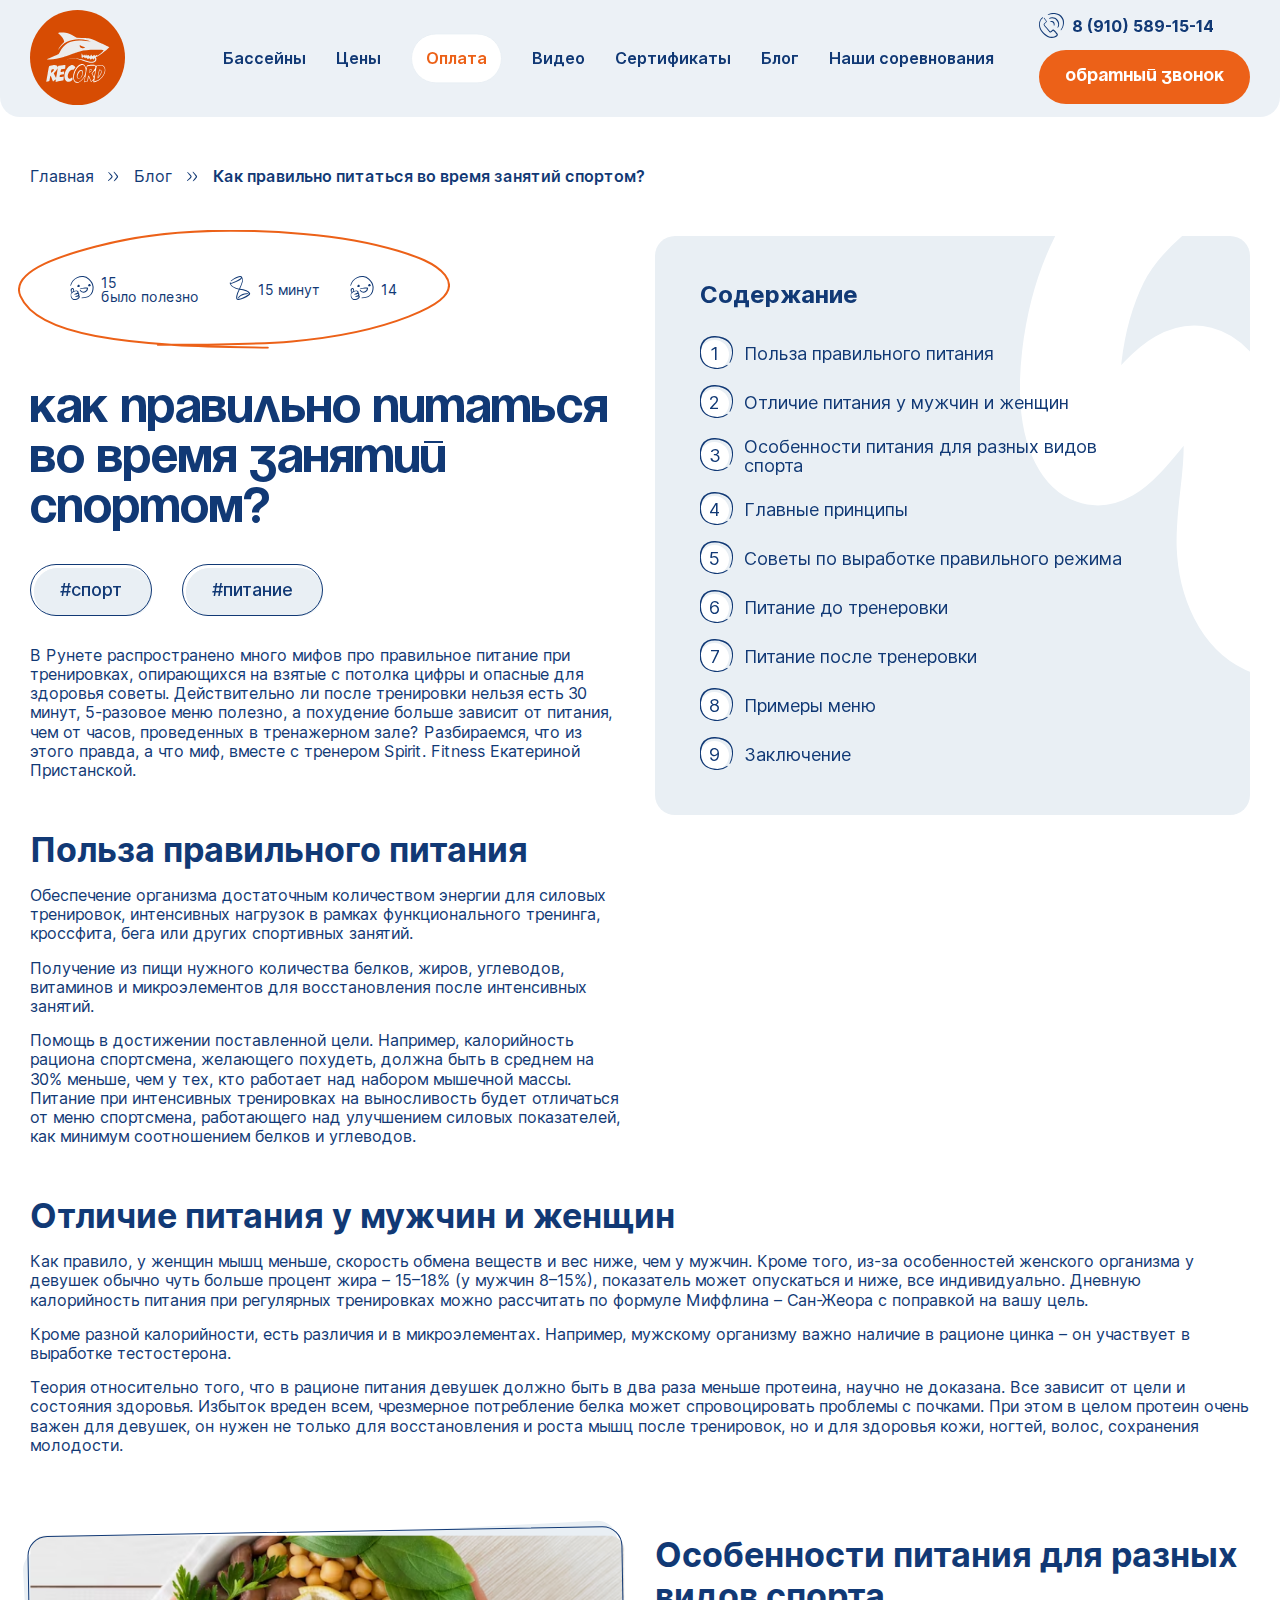
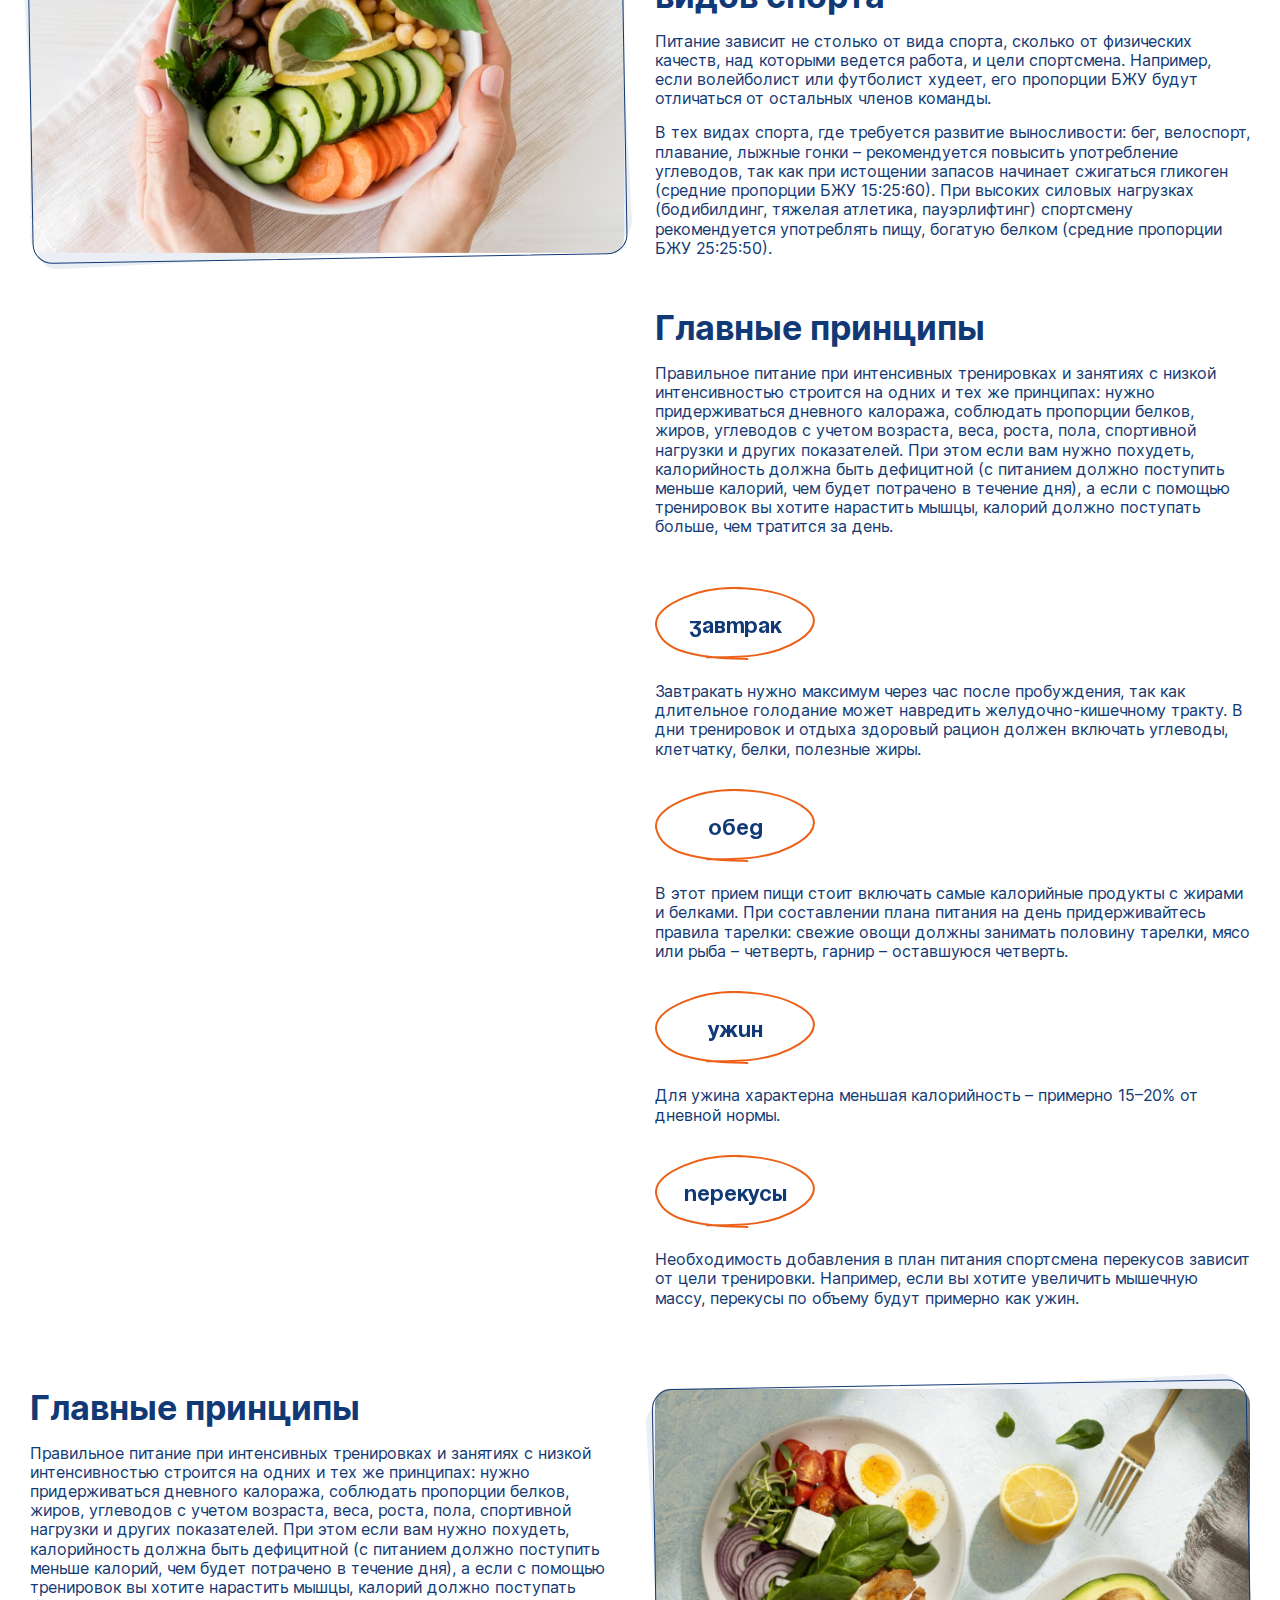
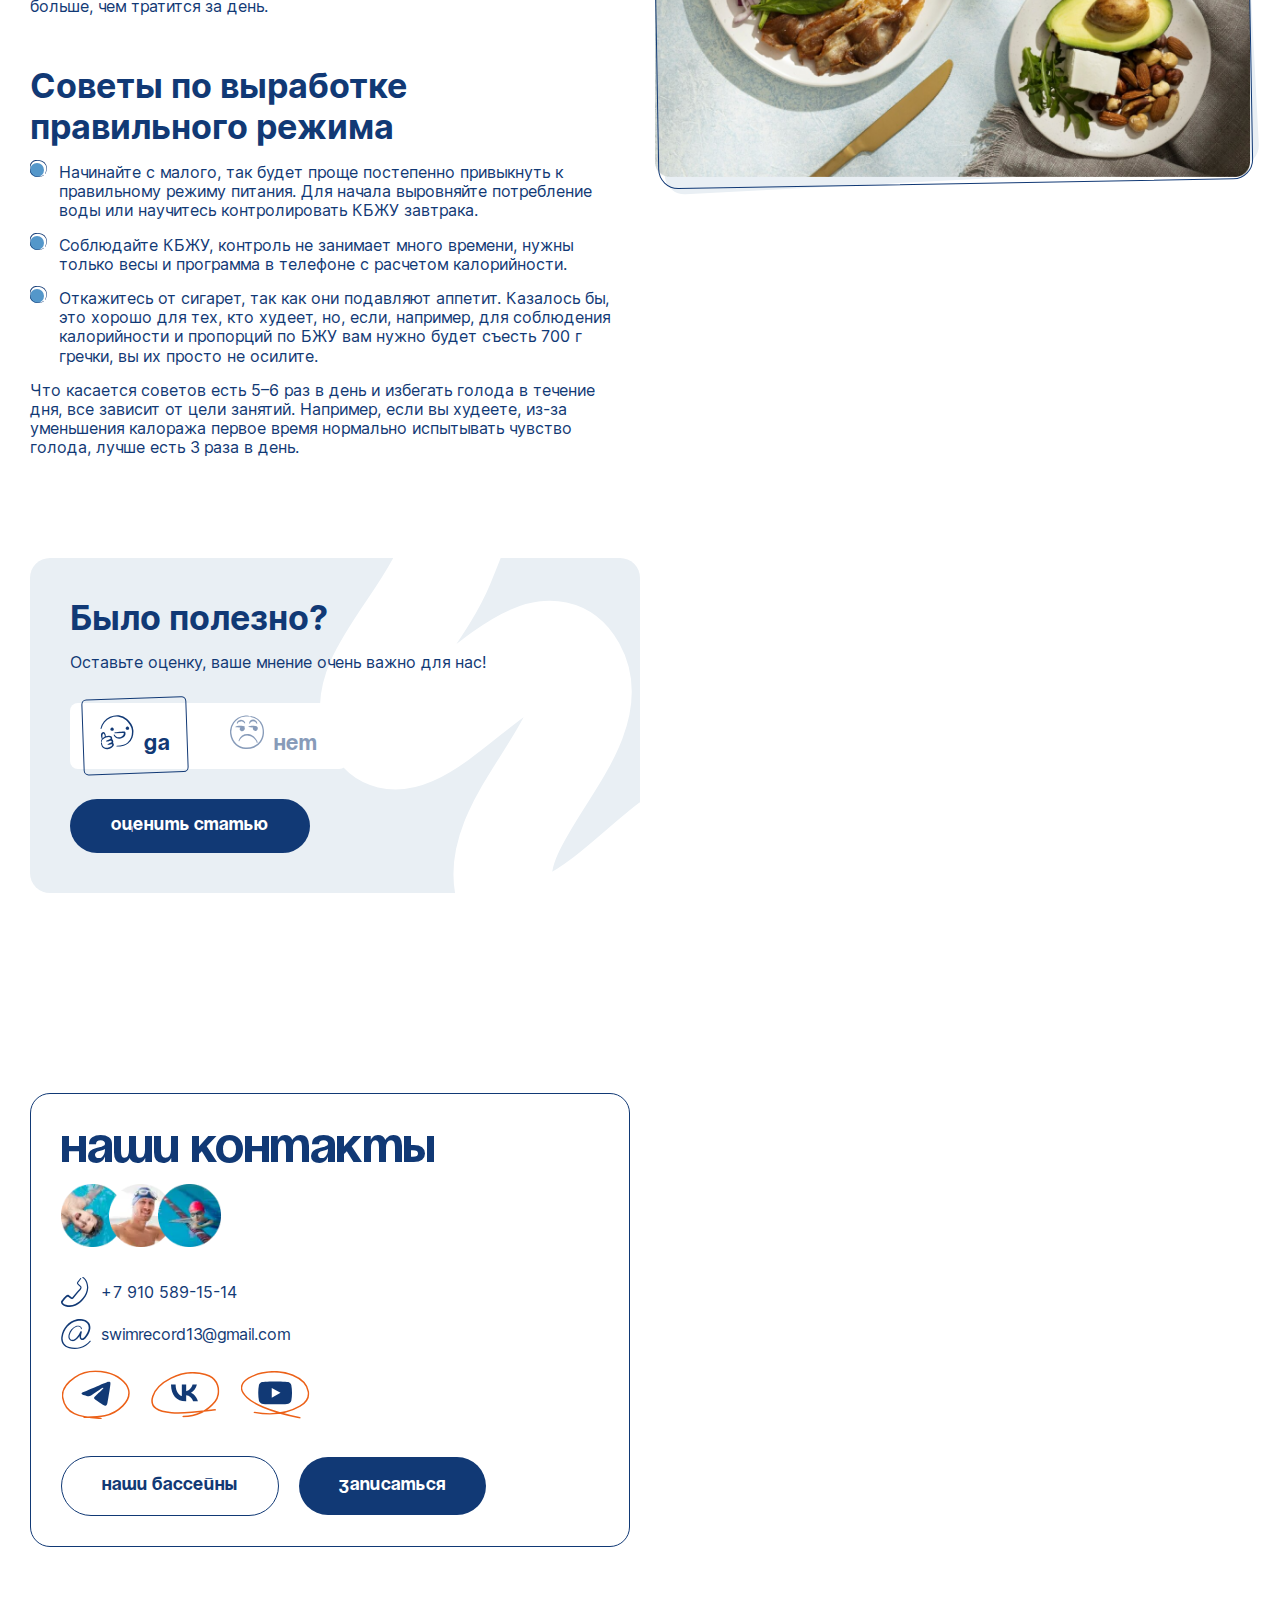
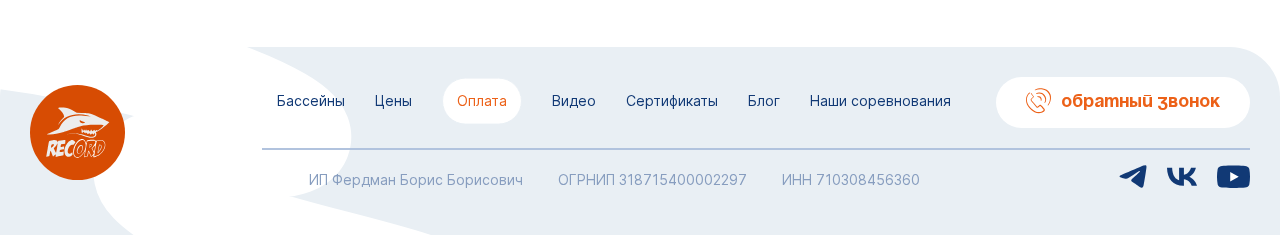
==== commit acde8b67: "comment4" ====
--- a/article.html
+++ b/article.html
@@ -13,473 +13,638 @@
 
 
 <body>
-<header class="header header2">
-	<div class="container">
-		<div class="header__inner">
-			<div class="header__left">
-				<a class="header__logo" href="">
-					<img src="img/logo.svg" alt="">
-				</a>
-			</div>
-			<div class="header__right">
-				<ul class="header__menu">
-					<li><a href="">Бассейны</a></li>
-					<li><a href="">Цены</a></li>
-					<li class="active"><a href="">Оплата</a></li>
-					<li><a href="">Видео</a></li>
-					<li><a href="">Сертификаты</a></li>
-					<li><a href="">Блог</a></li>
-					<li><a href="">Наши соревнования</a></li>
-				</ul>
-				<div class="header__group">
-					<a class="header__phone" href="tel:8(910)5891514">
-						<i>
-							<svg width="25" height="25" viewBox="0 0 25 25" fill="none" xmlns="http://www.w3.org/2000/svg">
-								<path fill-rule="evenodd" clip-rule="evenodd" d="M18.5417 20.6442C18.3646 20.3942 18.125 20.1546 17.9479 19.9359C17.5625 19.4463 17.1667 18.9567 16.75 18.4984C16.4637 18.1809 16.1613 17.8784 15.8438 17.5921C15.6011 17.3458 15.3361 17.1227 15.0521 16.9255C14.7992 16.7491 14.5049 16.6415 14.1979 16.613C13.9522 16.6084 13.7103 16.6734 13.5 16.8005C13.0104 17.0817 12.3438 17.7484 11.7292 18.1651C11.6052 18.2516 11.4725 18.3249 11.3333 18.3838C11.2604 18.3838 11.1771 18.4567 11.125 18.3838L7.78125 14.4984C7.33333 14.0088 6.73958 13.4567 6.17708 12.7901C5.85862 12.434 5.61112 12.0203 5.44792 11.5713C5.39583 11.4046 5.53125 11.2276 5.6875 11.0296C6.11458 10.488 6.86458 9.92547 7.29167 9.37338C7.54308 9.12903 7.72006 8.81841 7.80208 8.47755C7.82752 8.29715 7.79078 8.11346 7.69792 7.95672C7.57292 7.74838 7.35417 7.55047 7.25 7.40463L5.42708 5.02963C5.40424 4.98888 5.37282 4.95357 5.335 4.92614C5.29717 4.8987 5.25385 4.87981 5.20801 4.87075C5.16218 4.86169 5.11492 4.86269 5.06951 4.87367C5.0241 4.88465 4.98161 4.90536 4.94497 4.93436C4.90834 4.96336 4.87844 4.99996 4.85733 5.04165C4.83622 5.08333 4.82441 5.12909 4.82271 5.17578C4.82101 5.22248 4.82946 5.26898 4.84748 5.31209C4.8655 5.35519 4.89266 5.39388 4.92708 5.42547L6.71875 7.8213L7.13542 8.37338C6.98982 8.71631 6.7518 9.01203 6.44792 9.22755C5.91101 9.67043 5.40948 10.1545 4.94792 10.6755C4.81463 10.8292 4.7189 11.0118 4.66828 11.2088C4.61766 11.4059 4.61354 11.612 4.65625 11.8109C4.83906 12.3634 5.12541 12.876 5.5 13.3213C6.01042 13.988 6.64583 14.6026 7.09375 15.113L10.3125 19.0713C10.4641 19.2605 10.6719 19.3967 10.9059 19.4604C11.1399 19.524 11.388 19.5118 11.6146 19.4255C12.271 19.1361 12.8761 18.7421 13.4063 18.2588C13.6042 18.1026 13.8021 17.9463 13.9688 17.8421C14.1354 17.738 14.1458 17.8421 14.1458 17.7692C14.2828 17.8016 14.4086 17.8699 14.5104 17.9671C14.7083 18.113 14.8854 18.3005 15.0521 18.4463C15.2188 18.5921 15.6042 18.9984 15.8646 19.2901C16.125 19.5817 16.6354 20.2067 17 20.6755C17.1458 20.8526 17.3333 21.0401 17.4896 21.2484C17.5519 21.3267 17.6012 21.4147 17.6354 21.5088C17.7813 21.9567 17.3854 22.3109 16.9792 22.6234C16.4751 22.9939 15.9114 23.2758 15.3125 23.4567C13.2349 24.0466 11.0138 23.8615 9.0625 22.9359C7.08001 21.9505 5.32954 20.5551 3.92708 18.8421C2.11231 16.892 1.03955 14.3668 0.895833 11.7067C0.78125 8.42547 2.29167 5.73797 3.9375 4.93588C4.02206 4.89329 4.08674 4.81947 4.11785 4.73004C4.14895 4.64061 4.14405 4.54259 4.10417 4.45672C4.08509 4.41299 4.05738 4.37356 4.02269 4.3408C3.98801 4.30805 3.94706 4.28264 3.90231 4.2661C3.85756 4.24956 3.80993 4.24224 3.76227 4.24456C3.71462 4.24689 3.66793 4.25882 3.625 4.27963C1.78125 5.14422 0 8.0713 0 11.7276C0.101982 14.6096 1.20729 17.3655 3.125 19.5192C4.59228 21.3689 6.43943 22.8821 8.54167 23.9567C10.743 25.037 13.2665 25.2634 15.625 24.5921C16.5412 24.3313 17.3856 23.8646 18.0938 23.2276C18.3968 22.9834 18.6229 22.6569 18.7448 22.2873C18.8668 21.9177 18.8794 21.5208 18.7813 21.1442C18.725 20.9672 18.6444 20.799 18.5417 20.6442Z" fill="#113975"/>
-								<path fill-rule="evenodd" clip-rule="evenodd" d="M15.0112 12.6447C15.1052 12.6666 15.2039 12.6504 15.2859 12.5996C15.3679 12.5488 15.4265 12.4677 15.4487 12.3738C15.7362 11.5868 15.7362 10.7234 15.4487 9.93634C15.3212 9.58844 15.1305 9.26708 14.8862 8.98842C14.635 8.71146 14.3302 8.48823 13.9904 8.33217C13.2408 7.95042 12.3769 7.85773 11.5633 8.07176C11.5223 8.07654 11.4826 8.08937 11.4465 8.1095C11.4104 8.12962 11.3787 8.15666 11.353 8.18906C11.3274 8.22147 11.3084 8.2586 11.2971 8.29835C11.2858 8.3381 11.2825 8.37968 11.2873 8.42071C11.2921 8.46175 11.3049 8.50145 11.325 8.53753C11.3451 8.57361 11.3722 8.60537 11.4046 8.63101C11.437 8.65664 11.4741 8.67564 11.5139 8.68692C11.5536 8.6982 11.5952 8.70154 11.6362 8.69676C12.2717 8.71098 12.8855 8.93021 13.3862 9.32176C13.5905 9.46857 13.779 9.63613 13.9487 9.82176C14.2586 10.1384 14.4919 10.5217 14.6309 10.9424C14.77 11.363 14.811 11.8099 14.7508 12.2488C14.7377 12.3353 14.757 12.4236 14.8051 12.4967C14.8532 12.5698 14.9266 12.6225 15.0112 12.6447Z" fill="#113975"/>
-								<path fill-rule="evenodd" clip-rule="evenodd" d="M18.7504 7.08253C18.0935 6.13391 17.2135 5.36125 16.1879 4.83253C15.2158 4.36566 14.1385 4.16098 13.0629 4.23878C12.0299 4.3009 11.0266 4.60797 10.1358 5.13461C10.0612 5.17329 10.0051 5.24001 9.97966 5.32011C9.95427 5.4002 9.96173 5.4871 10.0004 5.56169C10.0391 5.63629 10.1058 5.69246 10.1859 5.71786C10.266 5.74325 10.3529 5.73579 10.4275 5.69711C11.2548 5.2987 12.166 5.10574 13.0837 5.13461C13.976 5.15676 14.8477 5.40784 15.615 5.86378C16.4469 6.33492 17.1596 6.99062 17.6983 7.78045C18.1231 8.29698 18.477 8.86801 18.7504 9.47836C19.085 10.2177 19.2369 11.0266 19.1934 11.837C19.1499 12.6473 18.9122 13.4354 18.5004 14.1346C18.473 14.1733 18.4536 14.2172 18.4435 14.2636C18.4334 14.3099 18.4327 14.3578 18.4414 14.4045C18.4501 14.4511 18.4682 14.4955 18.4944 14.535C18.5207 14.5746 18.5546 14.6084 18.5942 14.6346C18.672 14.6883 18.7677 14.7096 18.861 14.6941C18.9543 14.6785 19.0379 14.6273 19.0942 14.5513C19.6421 13.7692 19.992 12.8658 20.1135 11.9186C20.2351 10.9714 20.1248 10.0089 19.7921 9.11378C19.5479 8.38863 19.1968 7.704 18.7504 7.08253Z" fill="#113975"/>
-								<path fill-rule="evenodd" clip-rule="evenodd" d="M24.8641 7.7699C24.7703 7.19074 24.6095 6.62444 24.3849 6.0824C24.1636 5.54915 23.8952 5.0367 23.5828 4.55115C22.8287 3.38071 21.8389 2.38028 20.6766 1.61365C19.5102 0.86453 18.2016 0.364493 16.8328 0.1449C14.142 -0.245012 11.3965 0.213779 8.97868 1.4574C8.90158 1.49359 8.84189 1.55878 8.81263 1.63877C8.78336 1.71876 8.78689 1.80708 8.82243 1.88448C8.8393 1.92229 8.86352 1.95638 8.89367 1.98475C8.92383 2.01312 8.95932 2.03521 8.99809 2.04975C9.03685 2.06429 9.07813 2.07098 9.1195 2.06943C9.16087 2.06788 9.20153 2.05813 9.2391 2.04073C11.5664 0.993608 14.1606 0.691625 16.6662 1.17615C17.8732 1.43377 19.0191 1.92186 20.0412 2.61365C21.0475 3.30308 21.9078 4.18454 22.5724 5.2074C22.8561 5.62471 23.1003 6.06761 23.3016 6.53032C23.5042 6.98496 23.6578 7.45985 23.7599 7.94699C23.9612 9.03596 23.9998 10.1488 23.8745 11.2491C23.763 12.3561 23.4783 13.4387 23.0308 14.4574L21.7287 16.6657C21.684 16.7502 21.6742 16.8488 21.7015 16.9403C21.7288 17.0319 21.7909 17.1091 21.8745 17.1553C21.959 17.2 22.0576 17.2098 22.1491 17.1825C22.2407 17.1552 22.3179 17.0931 22.3641 17.0095L23.7703 14.8116C24.2981 13.7284 24.6497 12.568 24.812 11.3741C25.005 10.1816 25.0226 8.9674 24.8641 7.7699Z" fill="#113975"/>
-							</svg>
-						</i>
-						<span>8 (910) 589-15-14</span>
-					</a>
-					<button class="header__btn btn btn-orange">
-						<i class="btn-mob__icon">
-							<svg width="25" height="25" viewBox="0 0 25 25" fill="none" xmlns="http://www.w3.org/2000/svg">
-								<path fill-rule="evenodd" clip-rule="evenodd" d="M18.5417 20.6462C18.3646 20.3962 18.125 20.1566 17.9479 19.9378C17.5625 19.4483 17.1667 18.9587 16.75 18.5003C16.4637 18.1828 16.1613 17.8803 15.8438 17.5941C15.6011 17.3478 15.3361 17.1246 15.0521 16.9274C14.7992 16.7511 14.5049 16.6434 14.1979 16.6149C13.9522 16.6103 13.7103 16.6753 13.5 16.8024C13.0104 17.0837 12.3438 17.7503 11.7292 18.167C11.6052 18.2535 11.4725 18.3268 11.3333 18.3858C11.2604 18.3858 11.1771 18.4587 11.125 18.3858L7.78125 14.5003C7.33333 14.0108 6.73958 13.4587 6.17708 12.792C5.85862 12.4359 5.61112 12.0222 5.44792 11.5733C5.39583 11.4066 5.53125 11.2295 5.6875 11.0316C6.11458 10.4899 6.86458 9.92742 7.29167 9.37534C7.54308 9.13099 7.72006 8.82037 7.80208 8.4795C7.82752 8.2991 7.79078 8.11541 7.69792 7.95867C7.57292 7.75034 7.35417 7.55242 7.25 7.40659L5.42708 5.03159C5.40424 4.99083 5.37282 4.95552 5.335 4.92809C5.29717 4.90066 5.25385 4.88176 5.20801 4.8727C5.16218 4.86364 5.11492 4.86464 5.06951 4.87562C5.0241 4.8866 4.98161 4.90731 4.94497 4.93631C4.90834 4.96531 4.87844 5.00192 4.85733 5.0436C4.83622 5.08528 4.82441 5.13105 4.82271 5.17774C4.82101 5.22443 4.82946 5.27093 4.84748 5.31404C4.8655 5.35715 4.89266 5.39583 4.92708 5.42742L6.71875 7.82325L7.13542 8.37534C6.98982 8.71826 6.7518 9.01398 6.44792 9.2295C5.91101 9.67238 5.40948 10.1565 4.94792 10.6774C4.81463 10.8311 4.7189 11.0137 4.66828 11.2108C4.61766 11.4078 4.61354 11.6139 4.65625 11.8128C4.83906 12.3653 5.12541 12.8779 5.5 13.3233C6.01042 13.9899 6.64583 14.6045 7.09375 15.1149L10.3125 19.0733C10.4641 19.2625 10.6719 19.3987 10.9059 19.4623C11.1399 19.526 11.388 19.5138 11.6146 19.4274C12.271 19.1381 12.8761 18.7441 13.4063 18.2608C13.6042 18.1045 13.8021 17.9483 13.9688 17.8441C14.1354 17.7399 14.1458 17.8441 14.1458 17.7712C14.2828 17.8036 14.4086 17.8719 14.5104 17.9691C14.7083 18.1149 14.8854 18.3024 15.0521 18.4483C15.2188 18.5941 15.6042 19.0003 15.8646 19.292C16.125 19.5837 16.6354 20.2087 17 20.6774C17.1458 20.8545 17.3333 21.042 17.4896 21.2503C17.5519 21.3287 17.6012 21.4166 17.6354 21.5108C17.7813 21.9587 17.3854 22.3128 16.9792 22.6253C16.4751 22.9959 15.9114 23.2777 15.3125 23.4587C13.2349 24.0486 11.0138 23.8635 9.0625 22.9378C7.08001 21.9525 5.32954 20.5571 3.92708 18.8441C2.11231 16.8939 1.03955 14.3687 0.895833 11.7087C0.78125 8.42742 2.29167 5.73992 3.9375 4.93784C4.02206 4.89524 4.08674 4.82142 4.11785 4.732C4.14895 4.64257 4.14405 4.54455 4.10417 4.45867C4.08509 4.41494 4.05738 4.37551 4.02269 4.34276C3.98801 4.31 3.94706 4.28459 3.90231 4.26805C3.85756 4.25152 3.80993 4.24419 3.76227 4.24651C3.71462 4.24884 3.66793 4.26077 3.625 4.28159C1.78125 5.14617 0 8.07325 0 11.7295C0.101982 14.6115 1.20729 17.3674 3.125 19.5212C4.59228 21.3708 6.43943 22.8841 8.54167 23.9587C10.743 25.039 13.2665 25.2653 15.625 24.5941C16.5412 24.3333 17.3856 23.8666 18.0938 23.2295C18.3968 22.9853 18.6229 22.6588 18.7448 22.2893C18.8668 21.9197 18.8794 21.5228 18.7813 21.1462C18.725 20.9692 18.6444 20.8009 18.5417 20.6462Z" fill="#EC6118"/>
-								<path fill-rule="evenodd" clip-rule="evenodd" d="M15.0112 12.6466C15.1052 12.6685 15.2039 12.6523 15.2859 12.6016C15.3679 12.5508 15.4265 12.4696 15.4487 12.3758C15.7362 11.5887 15.7362 10.7254 15.4487 9.93829C15.3212 9.59039 15.1305 9.26904 14.8862 8.99038C14.635 8.71342 14.3302 8.49018 13.9904 8.33413C13.2408 7.95237 12.3769 7.85968 11.5633 8.07371C11.5223 8.0785 11.4826 8.09132 11.4465 8.11145C11.4104 8.13158 11.3787 8.15861 11.353 8.19102C11.3274 8.22342 11.3084 8.26056 11.2971 8.3003C11.2858 8.34005 11.2825 8.38163 11.2873 8.42267C11.2921 8.46371 11.3049 8.5034 11.325 8.53948C11.3451 8.57556 11.3722 8.60733 11.4046 8.63296C11.437 8.65859 11.4741 8.67759 11.5139 8.68887C11.5536 8.70016 11.5952 8.7035 11.6362 8.69871C12.2717 8.71293 12.8855 8.93216 13.3862 9.32371C13.5905 9.47053 13.779 9.63808 13.9487 9.82371C14.2586 10.1404 14.4919 10.5237 14.6309 10.9443C14.77 11.365 14.811 11.8119 14.7508 12.2508C14.7377 12.3373 14.757 12.4256 14.8051 12.4987C14.8532 12.5718 14.9266 12.6245 15.0112 12.6466Z" fill="#EC6118"/>
-								<path fill-rule="evenodd" clip-rule="evenodd" d="M18.7504 7.08253C18.0935 6.13391 17.2135 5.36125 16.1879 4.83253C15.2158 4.36566 14.1385 4.16098 13.0629 4.23878C12.0299 4.3009 11.0266 4.60797 10.1358 5.13461C10.0612 5.17329 10.0051 5.24001 9.97966 5.32011C9.95427 5.4002 9.96173 5.4871 10.0004 5.56169C10.0391 5.63629 10.1058 5.69246 10.1859 5.71786C10.266 5.74325 10.3529 5.73579 10.4275 5.69711C11.2548 5.2987 12.166 5.10574 13.0837 5.13461C13.976 5.15676 14.8477 5.40784 15.615 5.86378C16.4469 6.33492 17.1596 6.99062 17.6983 7.78045C18.1231 8.29698 18.477 8.86801 18.7504 9.47836C19.085 10.2177 19.2369 11.0266 19.1934 11.837C19.1499 12.6473 18.9122 13.4354 18.5004 14.1346C18.473 14.1733 18.4536 14.2172 18.4435 14.2636C18.4334 14.3099 18.4327 14.3578 18.4414 14.4045C18.4501 14.4511 18.4682 14.4955 18.4944 14.535C18.5207 14.5746 18.5546 14.6084 18.5942 14.6346C18.672 14.6883 18.7677 14.7096 18.861 14.6941C18.9543 14.6785 19.0379 14.6273 19.0942 14.5513C19.6421 13.7692 19.992 12.8658 20.1135 11.9186C20.2351 10.9714 20.1248 10.0089 19.7921 9.11378C19.5479 8.38863 19.1968 7.704 18.7504 7.08253Z" fill="#EC6118"/>
-								<path fill-rule="evenodd" clip-rule="evenodd" d="M24.8641 7.77185C24.7703 7.19269 24.6095 6.62639 24.3849 6.08435C24.1636 5.5511 23.8952 5.03866 23.5828 4.5531C22.8287 3.38266 21.8389 2.38223 20.6766 1.6156C19.5102 0.866483 18.2016 0.366446 16.8328 0.146854C14.142 -0.243058 11.3965 0.215732 8.97868 1.45935C8.90158 1.49554 8.84189 1.56073 8.81263 1.64073C8.78336 1.72072 8.78689 1.80903 8.82243 1.88644C8.8393 1.92425 8.86352 1.95833 8.89367 1.9867C8.92383 2.01507 8.95932 2.03717 8.99809 2.05171C9.03685 2.06624 9.07813 2.07293 9.1195 2.07138C9.16087 2.06984 9.20153 2.06008 9.2391 2.04269C11.5664 0.995561 14.1606 0.693578 16.6662 1.1781C17.8732 1.43572 19.0191 1.92381 20.0412 2.6156C21.0475 3.30503 21.9078 4.18649 22.5724 5.20935C22.8561 5.62666 23.1003 6.06956 23.3016 6.53227C23.5042 6.98691 23.6578 7.4618 23.7599 7.94894C23.9612 9.03791 23.9998 10.1507 23.8745 11.251C23.763 12.358 23.4783 13.4407 23.0308 14.4594L21.7287 16.6677C21.684 16.7521 21.6742 16.8507 21.7015 16.9423C21.7288 17.0338 21.7909 17.111 21.8745 17.1573C21.959 17.202 22.0576 17.2117 22.1491 17.1844C22.2407 17.1572 22.3179 17.095 22.3641 17.0114L23.7703 14.8135C24.2981 13.7303 24.6497 12.5699 24.812 11.376C25.005 10.1836 25.0226 8.96936 24.8641 7.77185Z" fill="#EC6118"/>
-							</svg>
-						</i>
-						<span>обратный звонок</span>
-						<i class="hover-bg">
-							<img src="img/btn-orange__bg.svg" alt="">
-						</i>
-						<i class="hover-bg2">
-							<img src="img/btn-orange__bg2.svg" alt="">
-						</i>
-					</button>
-				</div>
-				<div class="header__socials">
-					<a class="header__social" href="">
-						<svg width="28" height="23" viewBox="0 0 28 23" fill="none" xmlns="http://www.w3.org/2000/svg">
-							<path fill-rule="evenodd" clip-rule="evenodd" d="M2.37654 9.6753C9.61161 6.5231 14.4361 4.44498 16.8501 3.44093C23.7424 0.574175 25.1746 0.0761894 26.108 0.0597456C26.3134 0.056129 26.7724 0.10701 27.0698 0.348292C27.3208 0.552026 27.3899 0.827242 27.423 1.0204C27.456 1.21357 27.4972 1.6536 27.4645 1.99742C27.091 5.92179 25.4749 15.4452 24.6527 19.8406C24.3048 21.7004 23.6197 22.324 22.9566 22.385C21.5153 22.5176 20.4209 21.4325 19.025 20.5175C16.8406 19.0856 15.6066 18.1943 13.4863 16.7971C11.036 15.1823 12.6244 14.2948 14.0209 12.8444C14.3863 12.4648 20.7365 6.68887 20.8594 6.1649C20.8748 6.09937 20.8891 5.8551 20.744 5.72612C20.5988 5.59713 20.3847 5.64124 20.2301 5.67632C20.011 5.72604 16.5215 8.03248 9.76156 12.5956C8.77108 13.2758 7.87392 13.6072 7.07011 13.5898C6.18396 13.5706 4.47937 13.0888 3.21219 12.6768C1.65794 12.1716 0.422645 11.9045 0.530211 11.0465C0.586238 10.5996 1.20168 10.1425 2.37654 9.6753Z" fill="#113975"/>
-						</svg>
-					</a>
-					<a class="header__social" href="">
-						<svg width="30" height="19" viewBox="0 0 30 19" fill="none" xmlns="http://www.w3.org/2000/svg">
-							<path d="M16.3397 18.5C6.08985 18.5 0.243598 11.7432 0 0.5H5.13429C5.30294 8.75225 9.08798 12.2477 12.0861 12.9685V0.5H16.9208V7.61712C19.8814 7.31081 22.9916 4.06757 24.0409 0.5H28.8755C28.0698 4.8964 24.6969 8.13964 22.2984 9.47297C24.6969 10.5541 28.5384 13.3829 30 18.5H24.6781C23.5351 15.0766 20.6872 12.4279 16.9208 12.0676V18.5H16.3397Z" fill="#113975"/>
-						</svg>
-					</a>
-					<a class="header__social" href="">
-						<svg width="33" height="23" viewBox="0 0 33 23" fill="none" xmlns="http://www.w3.org/2000/svg">
-							<path d="M13.2 16.312V6.69047L21.78 11.5012L13.2 16.312Z" fill="white"/>
-							<path d="M32.3038 3.78464C32.116 3.1069 31.7483 2.48897 31.2374 1.99268C30.7266 1.4964 30.0905 1.13916 29.3929 0.95674C26.8237 0.28125 16.5 0.28125 16.5 0.28125C16.5 0.28125 6.17627 0.28125 3.60712 0.95674C2.90949 1.13916 2.27342 1.4964 1.76256 1.99268C1.25171 2.48897 0.883986 3.1069 0.696206 3.78464C0.21649 6.33005 -0.0163041 8.91358 0.000886751 11.5012C-0.0163041 14.0889 0.21649 16.6724 0.696206 19.2179C0.883986 19.8956 1.25171 20.5135 1.76256 21.0098C2.27342 21.5061 2.90949 21.8633 3.60712 22.0458C6.17627 22.7212 16.5 22.7212 16.5 22.7212C16.5 22.7212 26.8237 22.7212 29.3929 22.0458C30.0905 21.8633 30.7266 21.5061 31.2374 21.0098C31.7483 20.5135 32.116 19.8956 32.3038 19.2179C32.7835 16.6724 33.0163 14.0889 32.9991 11.5012C33.0163 8.91358 32.7835 6.33005 32.3038 3.78464ZM13.2002 16.3098V6.69268L21.7679 11.5012L13.2002 16.3098Z" fill="#113975"/>
-						</svg>
+	<header class="header header2">
+		<div class="container">
+			<div class="header__inner">
+				<div class="header__left">
+					<a class="header__logo" href="">
+						<img src="img/logo.svg" alt="">
 					</a>
 				</div>
-				<div class="header__img">
-					<img src="img/menu-line.svg" alt="">
+				<div class="header__right">
+					<ul class="header__menu">
+						<li><a href="">Бассейны</a></li>
+						<li><a href="">Цены</a></li>
+						<li class="active"><a href="">Оплата</a></li>
+						<li><a href="">Видео</a></li>
+						<li><a href="">Сертификаты</a></li>
+						<li><a href="">Блог</a></li>
+						<li><a href="">Наши соревнования</a></li>
+					</ul>
+					<div class="header__group">
+						<a class="header__phone" href="tel:8(910)5891514">
+							<i>
+								<svg width="25" height="25" viewBox="0 0 25 25" fill="none" xmlns="http://www.w3.org/2000/svg">
+									<path fill-rule="evenodd" clip-rule="evenodd"
+										d="M18.5417 20.6442C18.3646 20.3942 18.125 20.1546 17.9479 19.9359C17.5625 19.4463 17.1667 18.9567 16.75 18.4984C16.4637 18.1809 16.1613 17.8784 15.8438 17.5921C15.6011 17.3458 15.3361 17.1227 15.0521 16.9255C14.7992 16.7491 14.5049 16.6415 14.1979 16.613C13.9522 16.6084 13.7103 16.6734 13.5 16.8005C13.0104 17.0817 12.3438 17.7484 11.7292 18.1651C11.6052 18.2516 11.4725 18.3249 11.3333 18.3838C11.2604 18.3838 11.1771 18.4567 11.125 18.3838L7.78125 14.4984C7.33333 14.0088 6.73958 13.4567 6.17708 12.7901C5.85862 12.434 5.61112 12.0203 5.44792 11.5713C5.39583 11.4046 5.53125 11.2276 5.6875 11.0296C6.11458 10.488 6.86458 9.92547 7.29167 9.37338C7.54308 9.12903 7.72006 8.81841 7.80208 8.47755C7.82752 8.29715 7.79078 8.11346 7.69792 7.95672C7.57292 7.74838 7.35417 7.55047 7.25 7.40463L5.42708 5.02963C5.40424 4.98888 5.37282 4.95357 5.335 4.92614C5.29717 4.8987 5.25385 4.87981 5.20801 4.87075C5.16218 4.86169 5.11492 4.86269 5.06951 4.87367C5.0241 4.88465 4.98161 4.90536 4.94497 4.93436C4.90834 4.96336 4.87844 4.99996 4.85733 5.04165C4.83622 5.08333 4.82441 5.12909 4.82271 5.17578C4.82101 5.22248 4.82946 5.26898 4.84748 5.31209C4.8655 5.35519 4.89266 5.39388 4.92708 5.42547L6.71875 7.8213L7.13542 8.37338C6.98982 8.71631 6.7518 9.01203 6.44792 9.22755C5.91101 9.67043 5.40948 10.1545 4.94792 10.6755C4.81463 10.8292 4.7189 11.0118 4.66828 11.2088C4.61766 11.4059 4.61354 11.612 4.65625 11.8109C4.83906 12.3634 5.12541 12.876 5.5 13.3213C6.01042 13.988 6.64583 14.6026 7.09375 15.113L10.3125 19.0713C10.4641 19.2605 10.6719 19.3967 10.9059 19.4604C11.1399 19.524 11.388 19.5118 11.6146 19.4255C12.271 19.1361 12.8761 18.7421 13.4063 18.2588C13.6042 18.1026 13.8021 17.9463 13.9688 17.8421C14.1354 17.738 14.1458 17.8421 14.1458 17.7692C14.2828 17.8016 14.4086 17.8699 14.5104 17.9671C14.7083 18.113 14.8854 18.3005 15.0521 18.4463C15.2188 18.5921 15.6042 18.9984 15.8646 19.2901C16.125 19.5817 16.6354 20.2067 17 20.6755C17.1458 20.8526 17.3333 21.0401 17.4896 21.2484C17.5519 21.3267 17.6012 21.4147 17.6354 21.5088C17.7813 21.9567 17.3854 22.3109 16.9792 22.6234C16.4751 22.9939 15.9114 23.2758 15.3125 23.4567C13.2349 24.0466 11.0138 23.8615 9.0625 22.9359C7.08001 21.9505 5.32954 20.5551 3.92708 18.8421C2.11231 16.892 1.03955 14.3668 0.895833 11.7067C0.78125 8.42547 2.29167 5.73797 3.9375 4.93588C4.02206 4.89329 4.08674 4.81947 4.11785 4.73004C4.14895 4.64061 4.14405 4.54259 4.10417 4.45672C4.08509 4.41299 4.05738 4.37356 4.02269 4.3408C3.98801 4.30805 3.94706 4.28264 3.90231 4.2661C3.85756 4.24956 3.80993 4.24224 3.76227 4.24456C3.71462 4.24689 3.66793 4.25882 3.625 4.27963C1.78125 5.14422 0 8.0713 0 11.7276C0.101982 14.6096 1.20729 17.3655 3.125 19.5192C4.59228 21.3689 6.43943 22.8821 8.54167 23.9567C10.743 25.037 13.2665 25.2634 15.625 24.5921C16.5412 24.3313 17.3856 23.8646 18.0938 23.2276C18.3968 22.9834 18.6229 22.6569 18.7448 22.2873C18.8668 21.9177 18.8794 21.5208 18.7813 21.1442C18.725 20.9672 18.6444 20.799 18.5417 20.6442Z"
+										fill="#113975" />
+									<path fill-rule="evenodd" clip-rule="evenodd"
+										d="M15.0112 12.6447C15.1052 12.6666 15.2039 12.6504 15.2859 12.5996C15.3679 12.5488 15.4265 12.4677 15.4487 12.3738C15.7362 11.5868 15.7362 10.7234 15.4487 9.93634C15.3212 9.58844 15.1305 9.26708 14.8862 8.98842C14.635 8.71146 14.3302 8.48823 13.9904 8.33217C13.2408 7.95042 12.3769 7.85773 11.5633 8.07176C11.5223 8.07654 11.4826 8.08937 11.4465 8.1095C11.4104 8.12962 11.3787 8.15666 11.353 8.18906C11.3274 8.22147 11.3084 8.2586 11.2971 8.29835C11.2858 8.3381 11.2825 8.37968 11.2873 8.42071C11.2921 8.46175 11.3049 8.50145 11.325 8.53753C11.3451 8.57361 11.3722 8.60537 11.4046 8.63101C11.437 8.65664 11.4741 8.67564 11.5139 8.68692C11.5536 8.6982 11.5952 8.70154 11.6362 8.69676C12.2717 8.71098 12.8855 8.93021 13.3862 9.32176C13.5905 9.46857 13.779 9.63613 13.9487 9.82176C14.2586 10.1384 14.4919 10.5217 14.6309 10.9424C14.77 11.363 14.811 11.8099 14.7508 12.2488C14.7377 12.3353 14.757 12.4236 14.8051 12.4967C14.8532 12.5698 14.9266 12.6225 15.0112 12.6447Z"
+										fill="#113975" />
+									<path fill-rule="evenodd" clip-rule="evenodd"
+										d="M18.7504 7.08253C18.0935 6.13391 17.2135 5.36125 16.1879 4.83253C15.2158 4.36566 14.1385 4.16098 13.0629 4.23878C12.0299 4.3009 11.0266 4.60797 10.1358 5.13461C10.0612 5.17329 10.0051 5.24001 9.97966 5.32011C9.95427 5.4002 9.96173 5.4871 10.0004 5.56169C10.0391 5.63629 10.1058 5.69246 10.1859 5.71786C10.266 5.74325 10.3529 5.73579 10.4275 5.69711C11.2548 5.2987 12.166 5.10574 13.0837 5.13461C13.976 5.15676 14.8477 5.40784 15.615 5.86378C16.4469 6.33492 17.1596 6.99062 17.6983 7.78045C18.1231 8.29698 18.477 8.86801 18.7504 9.47836C19.085 10.2177 19.2369 11.0266 19.1934 11.837C19.1499 12.6473 18.9122 13.4354 18.5004 14.1346C18.473 14.1733 18.4536 14.2172 18.4435 14.2636C18.4334 14.3099 18.4327 14.3578 18.4414 14.4045C18.4501 14.4511 18.4682 14.4955 18.4944 14.535C18.5207 14.5746 18.5546 14.6084 18.5942 14.6346C18.672 14.6883 18.7677 14.7096 18.861 14.6941C18.9543 14.6785 19.0379 14.6273 19.0942 14.5513C19.6421 13.7692 19.992 12.8658 20.1135 11.9186C20.2351 10.9714 20.1248 10.0089 19.7921 9.11378C19.5479 8.38863 19.1968 7.704 18.7504 7.08253Z"
+										fill="#113975" />
+									<path fill-rule="evenodd" clip-rule="evenodd"
+										d="M24.8641 7.7699C24.7703 7.19074 24.6095 6.62444 24.3849 6.0824C24.1636 5.54915 23.8952 5.0367 23.5828 4.55115C22.8287 3.38071 21.8389 2.38028 20.6766 1.61365C19.5102 0.86453 18.2016 0.364493 16.8328 0.1449C14.142 -0.245012 11.3965 0.213779 8.97868 1.4574C8.90158 1.49359 8.84189 1.55878 8.81263 1.63877C8.78336 1.71876 8.78689 1.80708 8.82243 1.88448C8.8393 1.92229 8.86352 1.95638 8.89367 1.98475C8.92383 2.01312 8.95932 2.03521 8.99809 2.04975C9.03685 2.06429 9.07813 2.07098 9.1195 2.06943C9.16087 2.06788 9.20153 2.05813 9.2391 2.04073C11.5664 0.993608 14.1606 0.691625 16.6662 1.17615C17.8732 1.43377 19.0191 1.92186 20.0412 2.61365C21.0475 3.30308 21.9078 4.18454 22.5724 5.2074C22.8561 5.62471 23.1003 6.06761 23.3016 6.53032C23.5042 6.98496 23.6578 7.45985 23.7599 7.94699C23.9612 9.03596 23.9998 10.1488 23.8745 11.2491C23.763 12.3561 23.4783 13.4387 23.0308 14.4574L21.7287 16.6657C21.684 16.7502 21.6742 16.8488 21.7015 16.9403C21.7288 17.0319 21.7909 17.1091 21.8745 17.1553C21.959 17.2 22.0576 17.2098 22.1491 17.1825C22.2407 17.1552 22.3179 17.0931 22.3641 17.0095L23.7703 14.8116C24.2981 13.7284 24.6497 12.568 24.812 11.3741C25.005 10.1816 25.0226 8.9674 24.8641 7.7699Z"
+										fill="#113975" />
+								</svg>
+							</i>
+							<span>8 (910) 589-15-14</span>
+						</a>
+						<button class="header__btn btn btn-orange">
+							<i class="btn-mob__icon">
+								<svg width="25" height="25" viewBox="0 0 25 25" fill="none" xmlns="http://www.w3.org/2000/svg">
+									<path fill-rule="evenodd" clip-rule="evenodd"
+										d="M18.5417 20.6462C18.3646 20.3962 18.125 20.1566 17.9479 19.9378C17.5625 19.4483 17.1667 18.9587 16.75 18.5003C16.4637 18.1828 16.1613 17.8803 15.8438 17.5941C15.6011 17.3478 15.3361 17.1246 15.0521 16.9274C14.7992 16.7511 14.5049 16.6434 14.1979 16.6149C13.9522 16.6103 13.7103 16.6753 13.5 16.8024C13.0104 17.0837 12.3438 17.7503 11.7292 18.167C11.6052 18.2535 11.4725 18.3268 11.3333 18.3858C11.2604 18.3858 11.1771 18.4587 11.125 18.3858L7.78125 14.5003C7.33333 14.0108 6.73958 13.4587 6.17708 12.792C5.85862 12.4359 5.61112 12.0222 5.44792 11.5733C5.39583 11.4066 5.53125 11.2295 5.6875 11.0316C6.11458 10.4899 6.86458 9.92742 7.29167 9.37534C7.54308 9.13099 7.72006 8.82037 7.80208 8.4795C7.82752 8.2991 7.79078 8.11541 7.69792 7.95867C7.57292 7.75034 7.35417 7.55242 7.25 7.40659L5.42708 5.03159C5.40424 4.99083 5.37282 4.95552 5.335 4.92809C5.29717 4.90066 5.25385 4.88176 5.20801 4.8727C5.16218 4.86364 5.11492 4.86464 5.06951 4.87562C5.0241 4.8866 4.98161 4.90731 4.94497 4.93631C4.90834 4.96531 4.87844 5.00192 4.85733 5.0436C4.83622 5.08528 4.82441 5.13105 4.82271 5.17774C4.82101 5.22443 4.82946 5.27093 4.84748 5.31404C4.8655 5.35715 4.89266 5.39583 4.92708 5.42742L6.71875 7.82325L7.13542 8.37534C6.98982 8.71826 6.7518 9.01398 6.44792 9.2295C5.91101 9.67238 5.40948 10.1565 4.94792 10.6774C4.81463 10.8311 4.7189 11.0137 4.66828 11.2108C4.61766 11.4078 4.61354 11.6139 4.65625 11.8128C4.83906 12.3653 5.12541 12.8779 5.5 13.3233C6.01042 13.9899 6.64583 14.6045 7.09375 15.1149L10.3125 19.0733C10.4641 19.2625 10.6719 19.3987 10.9059 19.4623C11.1399 19.526 11.388 19.5138 11.6146 19.4274C12.271 19.1381 12.8761 18.7441 13.4063 18.2608C13.6042 18.1045 13.8021 17.9483 13.9688 17.8441C14.1354 17.7399 14.1458 17.8441 14.1458 17.7712C14.2828 17.8036 14.4086 17.8719 14.5104 17.9691C14.7083 18.1149 14.8854 18.3024 15.0521 18.4483C15.2188 18.5941 15.6042 19.0003 15.8646 19.292C16.125 19.5837 16.6354 20.2087 17 20.6774C17.1458 20.8545 17.3333 21.042 17.4896 21.2503C17.5519 21.3287 17.6012 21.4166 17.6354 21.5108C17.7813 21.9587 17.3854 22.3128 16.9792 22.6253C16.4751 22.9959 15.9114 23.2777 15.3125 23.4587C13.2349 24.0486 11.0138 23.8635 9.0625 22.9378C7.08001 21.9525 5.32954 20.5571 3.92708 18.8441C2.11231 16.8939 1.03955 14.3687 0.895833 11.7087C0.78125 8.42742 2.29167 5.73992 3.9375 4.93784C4.02206 4.89524 4.08674 4.82142 4.11785 4.732C4.14895 4.64257 4.14405 4.54455 4.10417 4.45867C4.08509 4.41494 4.05738 4.37551 4.02269 4.34276C3.98801 4.31 3.94706 4.28459 3.90231 4.26805C3.85756 4.25152 3.80993 4.24419 3.76227 4.24651C3.71462 4.24884 3.66793 4.26077 3.625 4.28159C1.78125 5.14617 0 8.07325 0 11.7295C0.101982 14.6115 1.20729 17.3674 3.125 19.5212C4.59228 21.3708 6.43943 22.8841 8.54167 23.9587C10.743 25.039 13.2665 25.2653 15.625 24.5941C16.5412 24.3333 17.3856 23.8666 18.0938 23.2295C18.3968 22.9853 18.6229 22.6588 18.7448 22.2893C18.8668 21.9197 18.8794 21.5228 18.7813 21.1462C18.725 20.9692 18.6444 20.8009 18.5417 20.6462Z"
+										fill="#EC6118" />
+									<path fill-rule="evenodd" clip-rule="evenodd"
+										d="M15.0112 12.6466C15.1052 12.6685 15.2039 12.6523 15.2859 12.6016C15.3679 12.5508 15.4265 12.4696 15.4487 12.3758C15.7362 11.5887 15.7362 10.7254 15.4487 9.93829C15.3212 9.59039 15.1305 9.26904 14.8862 8.99038C14.635 8.71342 14.3302 8.49018 13.9904 8.33413C13.2408 7.95237 12.3769 7.85968 11.5633 8.07371C11.5223 8.0785 11.4826 8.09132 11.4465 8.11145C11.4104 8.13158 11.3787 8.15861 11.353 8.19102C11.3274 8.22342 11.3084 8.26056 11.2971 8.3003C11.2858 8.34005 11.2825 8.38163 11.2873 8.42267C11.2921 8.46371 11.3049 8.5034 11.325 8.53948C11.3451 8.57556 11.3722 8.60733 11.4046 8.63296C11.437 8.65859 11.4741 8.67759 11.5139 8.68887C11.5536 8.70016 11.5952 8.7035 11.6362 8.69871C12.2717 8.71293 12.8855 8.93216 13.3862 9.32371C13.5905 9.47053 13.779 9.63808 13.9487 9.82371C14.2586 10.1404 14.4919 10.5237 14.6309 10.9443C14.77 11.365 14.811 11.8119 14.7508 12.2508C14.7377 12.3373 14.757 12.4256 14.8051 12.4987C14.8532 12.5718 14.9266 12.6245 15.0112 12.6466Z"
+										fill="#EC6118" />
+									<path fill-rule="evenodd" clip-rule="evenodd"
+										d="M18.7504 7.08253C18.0935 6.13391 17.2135 5.36125 16.1879 4.83253C15.2158 4.36566 14.1385 4.16098 13.0629 4.23878C12.0299 4.3009 11.0266 4.60797 10.1358 5.13461C10.0612 5.17329 10.0051 5.24001 9.97966 5.32011C9.95427 5.4002 9.96173 5.4871 10.0004 5.56169C10.0391 5.63629 10.1058 5.69246 10.1859 5.71786C10.266 5.74325 10.3529 5.73579 10.4275 5.69711C11.2548 5.2987 12.166 5.10574 13.0837 5.13461C13.976 5.15676 14.8477 5.40784 15.615 5.86378C16.4469 6.33492 17.1596 6.99062 17.6983 7.78045C18.1231 8.29698 18.477 8.86801 18.7504 9.47836C19.085 10.2177 19.2369 11.0266 19.1934 11.837C19.1499 12.6473 18.9122 13.4354 18.5004 14.1346C18.473 14.1733 18.4536 14.2172 18.4435 14.2636C18.4334 14.3099 18.4327 14.3578 18.4414 14.4045C18.4501 14.4511 18.4682 14.4955 18.4944 14.535C18.5207 14.5746 18.5546 14.6084 18.5942 14.6346C18.672 14.6883 18.7677 14.7096 18.861 14.6941C18.9543 14.6785 19.0379 14.6273 19.0942 14.5513C19.6421 13.7692 19.992 12.8658 20.1135 11.9186C20.2351 10.9714 20.1248 10.0089 19.7921 9.11378C19.5479 8.38863 19.1968 7.704 18.7504 7.08253Z"
+										fill="#EC6118" />
+									<path fill-rule="evenodd" clip-rule="evenodd"
+										d="M24.8641 7.77185C24.7703 7.19269 24.6095 6.62639 24.3849 6.08435C24.1636 5.5511 23.8952 5.03866 23.5828 4.5531C22.8287 3.38266 21.8389 2.38223 20.6766 1.6156C19.5102 0.866483 18.2016 0.366446 16.8328 0.146854C14.142 -0.243058 11.3965 0.215732 8.97868 1.45935C8.90158 1.49554 8.84189 1.56073 8.81263 1.64073C8.78336 1.72072 8.78689 1.80903 8.82243 1.88644C8.8393 1.92425 8.86352 1.95833 8.89367 1.9867C8.92383 2.01507 8.95932 2.03717 8.99809 2.05171C9.03685 2.06624 9.07813 2.07293 9.1195 2.07138C9.16087 2.06984 9.20153 2.06008 9.2391 2.04269C11.5664 0.995561 14.1606 0.693578 16.6662 1.1781C17.8732 1.43572 19.0191 1.92381 20.0412 2.6156C21.0475 3.30503 21.9078 4.18649 22.5724 5.20935C22.8561 5.62666 23.1003 6.06956 23.3016 6.53227C23.5042 6.98691 23.6578 7.4618 23.7599 7.94894C23.9612 9.03791 23.9998 10.1507 23.8745 11.251C23.763 12.358 23.4783 13.4407 23.0308 14.4594L21.7287 16.6677C21.684 16.7521 21.6742 16.8507 21.7015 16.9423C21.7288 17.0338 21.7909 17.111 21.8745 17.1573C21.959 17.202 22.0576 17.2117 22.1491 17.1844C22.2407 17.1572 22.3179 17.095 22.3641 17.0114L23.7703 14.8135C24.2981 13.7303 24.6497 12.5699 24.812 11.376C25.005 10.1836 25.0226 8.96936 24.8641 7.77185Z"
+										fill="#EC6118" />
+								</svg>
+							</i>
+							<span>обратный звонок</span>
+							<i class="hover-bg">
+								<img src="img/btn-orange__bg.svg" alt="">
+							</i>
+							<i class="hover-bg2">
+								<img src="img/btn-orange__bg2.svg" alt="">
+							</i>
+						</button>
+					</div>
+					<div class="header__socials">
+						<a class="header__social" href="">
+							<svg width="28" height="23" viewBox="0 0 28 23" fill="none" xmlns="http://www.w3.org/2000/svg">
+								<path fill-rule="evenodd" clip-rule="evenodd"
+									d="M2.37654 9.6753C9.61161 6.5231 14.4361 4.44498 16.8501 3.44093C23.7424 0.574175 25.1746 0.0761894 26.108 0.0597456C26.3134 0.056129 26.7724 0.10701 27.0698 0.348292C27.3208 0.552026 27.3899 0.827242 27.423 1.0204C27.456 1.21357 27.4972 1.6536 27.4645 1.99742C27.091 5.92179 25.4749 15.4452 24.6527 19.8406C24.3048 21.7004 23.6197 22.324 22.9566 22.385C21.5153 22.5176 20.4209 21.4325 19.025 20.5175C16.8406 19.0856 15.6066 18.1943 13.4863 16.7971C11.036 15.1823 12.6244 14.2948 14.0209 12.8444C14.3863 12.4648 20.7365 6.68887 20.8594 6.1649C20.8748 6.09937 20.8891 5.8551 20.744 5.72612C20.5988 5.59713 20.3847 5.64124 20.2301 5.67632C20.011 5.72604 16.5215 8.03248 9.76156 12.5956C8.77108 13.2758 7.87392 13.6072 7.07011 13.5898C6.18396 13.5706 4.47937 13.0888 3.21219 12.6768C1.65794 12.1716 0.422645 11.9045 0.530211 11.0465C0.586238 10.5996 1.20168 10.1425 2.37654 9.6753Z"
+									fill="#113975" />
+							</svg>
+						</a>
+						<a class="header__social" href="">
+							<svg width="30" height="19" viewBox="0 0 30 19" fill="none" xmlns="http://www.w3.org/2000/svg">
+								<path
+									d="M16.3397 18.5C6.08985 18.5 0.243598 11.7432 0 0.5H5.13429C5.30294 8.75225 9.08798 12.2477 12.0861 12.9685V0.5H16.9208V7.61712C19.8814 7.31081 22.9916 4.06757 24.0409 0.5H28.8755C28.0698 4.8964 24.6969 8.13964 22.2984 9.47297C24.6969 10.5541 28.5384 13.3829 30 18.5H24.6781C23.5351 15.0766 20.6872 12.4279 16.9208 12.0676V18.5H16.3397Z"
+									fill="#113975" />
+							</svg>
+						</a>
+						<a class="header__social" href="">
+							<svg width="33" height="23" viewBox="0 0 33 23" fill="none" xmlns="http://www.w3.org/2000/svg">
+								<path d="M13.2 16.312V6.69047L21.78 11.5012L13.2 16.312Z" fill="white" />
+								<path
+									d="M32.3038 3.78464C32.116 3.1069 31.7483 2.48897 31.2374 1.99268C30.7266 1.4964 30.0905 1.13916 29.3929 0.95674C26.8237 0.28125 16.5 0.28125 16.5 0.28125C16.5 0.28125 6.17627 0.28125 3.60712 0.95674C2.90949 1.13916 2.27342 1.4964 1.76256 1.99268C1.25171 2.48897 0.883986 3.1069 0.696206 3.78464C0.21649 6.33005 -0.0163041 8.91358 0.000886751 11.5012C-0.0163041 14.0889 0.21649 16.6724 0.696206 19.2179C0.883986 19.8956 1.25171 20.5135 1.76256 21.0098C2.27342 21.5061 2.90949 21.8633 3.60712 22.0458C6.17627 22.7212 16.5 22.7212 16.5 22.7212C16.5 22.7212 26.8237 22.7212 29.3929 22.0458C30.0905 21.8633 30.7266 21.5061 31.2374 21.0098C31.7483 20.5135 32.116 19.8956 32.3038 19.2179C32.7835 16.6724 33.0163 14.0889 32.9991 11.5012C33.0163 8.91358 32.7835 6.33005 32.3038 3.78464ZM13.2002 16.3098V6.69268L21.7679 11.5012L13.2002 16.3098Z"
+									fill="#113975" />
+							</svg>
+						</a>
+					</div>
+					<div class="header__img">
+						<img src="img/menu-line.svg" alt="">
+					</div>
 				</div>
-			</div>
-			<div class="header__mob">
-				<div class="header__group">
-					<a class="header__phone" href="tel:8(910)5891514">
-						<i>
-							<svg width="25" height="25" viewBox="0 0 25 25" fill="none" xmlns="http://www.w3.org/2000/svg">
-								<path fill-rule="evenodd" clip-rule="evenodd" d="M18.5417 20.6442C18.3646 20.3942 18.125 20.1546 17.9479 19.9359C17.5625 19.4463 17.1667 18.9567 16.75 18.4984C16.4637 18.1809 16.1613 17.8784 15.8438 17.5921C15.6011 17.3458 15.3361 17.1227 15.0521 16.9255C14.7992 16.7491 14.5049 16.6415 14.1979 16.613C13.9522 16.6084 13.7103 16.6734 13.5 16.8005C13.0104 17.0817 12.3438 17.7484 11.7292 18.1651C11.6052 18.2516 11.4725 18.3249 11.3333 18.3838C11.2604 18.3838 11.1771 18.4567 11.125 18.3838L7.78125 14.4984C7.33333 14.0088 6.73958 13.4567 6.17708 12.7901C5.85862 12.434 5.61112 12.0203 5.44792 11.5713C5.39583 11.4046 5.53125 11.2276 5.6875 11.0296C6.11458 10.488 6.86458 9.92547 7.29167 9.37338C7.54308 9.12903 7.72006 8.81841 7.80208 8.47755C7.82752 8.29715 7.79078 8.11346 7.69792 7.95672C7.57292 7.74838 7.35417 7.55047 7.25 7.40463L5.42708 5.02963C5.40424 4.98888 5.37282 4.95357 5.335 4.92614C5.29717 4.8987 5.25385 4.87981 5.20801 4.87075C5.16218 4.86169 5.11492 4.86269 5.06951 4.87367C5.0241 4.88465 4.98161 4.90536 4.94497 4.93436C4.90834 4.96336 4.87844 4.99996 4.85733 5.04165C4.83622 5.08333 4.82441 5.12909 4.82271 5.17578C4.82101 5.22248 4.82946 5.26898 4.84748 5.31209C4.8655 5.35519 4.89266 5.39388 4.92708 5.42547L6.71875 7.8213L7.13542 8.37338C6.98982 8.71631 6.7518 9.01203 6.44792 9.22755C5.91101 9.67043 5.40948 10.1545 4.94792 10.6755C4.81463 10.8292 4.7189 11.0118 4.66828 11.2088C4.61766 11.4059 4.61354 11.612 4.65625 11.8109C4.83906 12.3634 5.12541 12.876 5.5 13.3213C6.01042 13.988 6.64583 14.6026 7.09375 15.113L10.3125 19.0713C10.4641 19.2605 10.6719 19.3967 10.9059 19.4604C11.1399 19.524 11.388 19.5118 11.6146 19.4255C12.271 19.1361 12.8761 18.7421 13.4063 18.2588C13.6042 18.1026 13.8021 17.9463 13.9688 17.8421C14.1354 17.738 14.1458 17.8421 14.1458 17.7692C14.2828 17.8016 14.4086 17.8699 14.5104 17.9671C14.7083 18.113 14.8854 18.3005 15.0521 18.4463C15.2188 18.5921 15.6042 18.9984 15.8646 19.2901C16.125 19.5817 16.6354 20.2067 17 20.6755C17.1458 20.8526 17.3333 21.0401 17.4896 21.2484C17.5519 21.3267 17.6012 21.4147 17.6354 21.5088C17.7813 21.9567 17.3854 22.3109 16.9792 22.6234C16.4751 22.9939 15.9114 23.2758 15.3125 23.4567C13.2349 24.0466 11.0138 23.8615 9.0625 22.9359C7.08001 21.9505 5.32954 20.5551 3.92708 18.8421C2.11231 16.892 1.03955 14.3668 0.895833 11.7067C0.78125 8.42547 2.29167 5.73797 3.9375 4.93588C4.02206 4.89329 4.08674 4.81947 4.11785 4.73004C4.14895 4.64061 4.14405 4.54259 4.10417 4.45672C4.08509 4.41299 4.05738 4.37356 4.02269 4.3408C3.98801 4.30805 3.94706 4.28264 3.90231 4.2661C3.85756 4.24956 3.80993 4.24224 3.76227 4.24456C3.71462 4.24689 3.66793 4.25882 3.625 4.27963C1.78125 5.14422 0 8.0713 0 11.7276C0.101982 14.6096 1.20729 17.3655 3.125 19.5192C4.59228 21.3689 6.43943 22.8821 8.54167 23.9567C10.743 25.037 13.2665 25.2634 15.625 24.5921C16.5412 24.3313 17.3856 23.8646 18.0938 23.2276C18.3968 22.9834 18.6229 22.6569 18.7448 22.2873C18.8668 21.9177 18.8794 21.5208 18.7813 21.1442C18.725 20.9672 18.6444 20.799 18.5417 20.6442Z" fill="#113975"/>
-								<path fill-rule="evenodd" clip-rule="evenodd" d="M15.0112 12.6447C15.1052 12.6666 15.2039 12.6504 15.2859 12.5996C15.3679 12.5488 15.4265 12.4677 15.4487 12.3738C15.7362 11.5868 15.7362 10.7234 15.4487 9.93634C15.3212 9.58844 15.1305 9.26708 14.8862 8.98842C14.635 8.71146 14.3302 8.48823 13.9904 8.33217C13.2408 7.95042 12.3769 7.85773 11.5633 8.07176C11.5223 8.07654 11.4826 8.08937 11.4465 8.1095C11.4104 8.12962 11.3787 8.15666 11.353 8.18906C11.3274 8.22147 11.3084 8.2586 11.2971 8.29835C11.2858 8.3381 11.2825 8.37968 11.2873 8.42071C11.2921 8.46175 11.3049 8.50145 11.325 8.53753C11.3451 8.57361 11.3722 8.60537 11.4046 8.63101C11.437 8.65664 11.4741 8.67564 11.5139 8.68692C11.5536 8.6982 11.5952 8.70154 11.6362 8.69676C12.2717 8.71098 12.8855 8.93021 13.3862 9.32176C13.5905 9.46857 13.779 9.63613 13.9487 9.82176C14.2586 10.1384 14.4919 10.5217 14.6309 10.9424C14.77 11.363 14.811 11.8099 14.7508 12.2488C14.7377 12.3353 14.757 12.4236 14.8051 12.4967C14.8532 12.5698 14.9266 12.6225 15.0112 12.6447Z" fill="#113975"/>
-								<path fill-rule="evenodd" clip-rule="evenodd" d="M18.7504 7.08253C18.0935 6.13391 17.2135 5.36125 16.1879 4.83253C15.2158 4.36566 14.1385 4.16098 13.0629 4.23878C12.0299 4.3009 11.0266 4.60797 10.1358 5.13461C10.0612 5.17329 10.0051 5.24001 9.97966 5.32011C9.95427 5.4002 9.96173 5.4871 10.0004 5.56169C10.0391 5.63629 10.1058 5.69246 10.1859 5.71786C10.266 5.74325 10.3529 5.73579 10.4275 5.69711C11.2548 5.2987 12.166 5.10574 13.0837 5.13461C13.976 5.15676 14.8477 5.40784 15.615 5.86378C16.4469 6.33492 17.1596 6.99062 17.6983 7.78045C18.1231 8.29698 18.477 8.86801 18.7504 9.47836C19.085 10.2177 19.2369 11.0266 19.1934 11.837C19.1499 12.6473 18.9122 13.4354 18.5004 14.1346C18.473 14.1733 18.4536 14.2172 18.4435 14.2636C18.4334 14.3099 18.4327 14.3578 18.4414 14.4045C18.4501 14.4511 18.4682 14.4955 18.4944 14.535C18.5207 14.5746 18.5546 14.6084 18.5942 14.6346C18.672 14.6883 18.7677 14.7096 18.861 14.6941C18.9543 14.6785 19.0379 14.6273 19.0942 14.5513C19.6421 13.7692 19.992 12.8658 20.1135 11.9186C20.2351 10.9714 20.1248 10.0089 19.7921 9.11378C19.5479 8.38863 19.1968 7.704 18.7504 7.08253Z" fill="#113975"/>
-								<path fill-rule="evenodd" clip-rule="evenodd" d="M24.8641 7.7699C24.7703 7.19074 24.6095 6.62444 24.3849 6.0824C24.1636 5.54915 23.8952 5.0367 23.5828 4.55115C22.8287 3.38071 21.8389 2.38028 20.6766 1.61365C19.5102 0.86453 18.2016 0.364493 16.8328 0.1449C14.142 -0.245012 11.3965 0.213779 8.97868 1.4574C8.90158 1.49359 8.84189 1.55878 8.81263 1.63877C8.78336 1.71876 8.78689 1.80708 8.82243 1.88448C8.8393 1.92229 8.86352 1.95638 8.89367 1.98475C8.92383 2.01312 8.95932 2.03521 8.99809 2.04975C9.03685 2.06429 9.07813 2.07098 9.1195 2.06943C9.16087 2.06788 9.20153 2.05813 9.2391 2.04073C11.5664 0.993608 14.1606 0.691625 16.6662 1.17615C17.8732 1.43377 19.0191 1.92186 20.0412 2.61365C21.0475 3.30308 21.9078 4.18454 22.5724 5.2074C22.8561 5.62471 23.1003 6.06761 23.3016 6.53032C23.5042 6.98496 23.6578 7.45985 23.7599 7.94699C23.9612 9.03596 23.9998 10.1488 23.8745 11.2491C23.763 12.3561 23.4783 13.4387 23.0308 14.4574L21.7287 16.6657C21.684 16.7502 21.6742 16.8488 21.7015 16.9403C21.7288 17.0319 21.7909 17.1091 21.8745 17.1553C21.959 17.2 22.0576 17.2098 22.1491 17.1825C22.2407 17.1552 22.3179 17.0931 22.3641 17.0095L23.7703 14.8116C24.2981 13.7284 24.6497 12.568 24.812 11.3741C25.005 10.1816 25.0226 8.9674 24.8641 7.7699Z" fill="#113975"/>
-							</svg>
-						</i>
-						<span>8 (910) 589-15-14</span>
-					</a>
-					<button class="header__btn btn btn-orange">
-						<i class="btn-mob__icon">
-							<svg width="25" height="25" viewBox="0 0 25 25" fill="none" xmlns="http://www.w3.org/2000/svg">
-								<path fill-rule="evenodd" clip-rule="evenodd" d="M18.5417 20.6462C18.3646 20.3962 18.125 20.1566 17.9479 19.9378C17.5625 19.4483 17.1667 18.9587 16.75 18.5003C16.4637 18.1828 16.1613 17.8803 15.8438 17.5941C15.6011 17.3478 15.3361 17.1246 15.0521 16.9274C14.7992 16.7511 14.5049 16.6434 14.1979 16.6149C13.9522 16.6103 13.7103 16.6753 13.5 16.8024C13.0104 17.0837 12.3438 17.7503 11.7292 18.167C11.6052 18.2535 11.4725 18.3268 11.3333 18.3858C11.2604 18.3858 11.1771 18.4587 11.125 18.3858L7.78125 14.5003C7.33333 14.0108 6.73958 13.4587 6.17708 12.792C5.85862 12.4359 5.61112 12.0222 5.44792 11.5733C5.39583 11.4066 5.53125 11.2295 5.6875 11.0316C6.11458 10.4899 6.86458 9.92742 7.29167 9.37534C7.54308 9.13099 7.72006 8.82037 7.80208 8.4795C7.82752 8.2991 7.79078 8.11541 7.69792 7.95867C7.57292 7.75034 7.35417 7.55242 7.25 7.40659L5.42708 5.03159C5.40424 4.99083 5.37282 4.95552 5.335 4.92809C5.29717 4.90066 5.25385 4.88176 5.20801 4.8727C5.16218 4.86364 5.11492 4.86464 5.06951 4.87562C5.0241 4.8866 4.98161 4.90731 4.94497 4.93631C4.90834 4.96531 4.87844 5.00192 4.85733 5.0436C4.83622 5.08528 4.82441 5.13105 4.82271 5.17774C4.82101 5.22443 4.82946 5.27093 4.84748 5.31404C4.8655 5.35715 4.89266 5.39583 4.92708 5.42742L6.71875 7.82325L7.13542 8.37534C6.98982 8.71826 6.7518 9.01398 6.44792 9.2295C5.91101 9.67238 5.40948 10.1565 4.94792 10.6774C4.81463 10.8311 4.7189 11.0137 4.66828 11.2108C4.61766 11.4078 4.61354 11.6139 4.65625 11.8128C4.83906 12.3653 5.12541 12.8779 5.5 13.3233C6.01042 13.9899 6.64583 14.6045 7.09375 15.1149L10.3125 19.0733C10.4641 19.2625 10.6719 19.3987 10.9059 19.4623C11.1399 19.526 11.388 19.5138 11.6146 19.4274C12.271 19.1381 12.8761 18.7441 13.4063 18.2608C13.6042 18.1045 13.8021 17.9483 13.9688 17.8441C14.1354 17.7399 14.1458 17.8441 14.1458 17.7712C14.2828 17.8036 14.4086 17.8719 14.5104 17.9691C14.7083 18.1149 14.8854 18.3024 15.0521 18.4483C15.2188 18.5941 15.6042 19.0003 15.8646 19.292C16.125 19.5837 16.6354 20.2087 17 20.6774C17.1458 20.8545 17.3333 21.042 17.4896 21.2503C17.5519 21.3287 17.6012 21.4166 17.6354 21.5108C17.7813 21.9587 17.3854 22.3128 16.9792 22.6253C16.4751 22.9959 15.9114 23.2777 15.3125 23.4587C13.2349 24.0486 11.0138 23.8635 9.0625 22.9378C7.08001 21.9525 5.32954 20.5571 3.92708 18.8441C2.11231 16.8939 1.03955 14.3687 0.895833 11.7087C0.78125 8.42742 2.29167 5.73992 3.9375 4.93784C4.02206 4.89524 4.08674 4.82142 4.11785 4.732C4.14895 4.64257 4.14405 4.54455 4.10417 4.45867C4.08509 4.41494 4.05738 4.37551 4.02269 4.34276C3.98801 4.31 3.94706 4.28459 3.90231 4.26805C3.85756 4.25152 3.80993 4.24419 3.76227 4.24651C3.71462 4.24884 3.66793 4.26077 3.625 4.28159C1.78125 5.14617 0 8.07325 0 11.7295C0.101982 14.6115 1.20729 17.3674 3.125 19.5212C4.59228 21.3708 6.43943 22.8841 8.54167 23.9587C10.743 25.039 13.2665 25.2653 15.625 24.5941C16.5412 24.3333 17.3856 23.8666 18.0938 23.2295C18.3968 22.9853 18.6229 22.6588 18.7448 22.2893C18.8668 21.9197 18.8794 21.5228 18.7813 21.1462C18.725 20.9692 18.6444 20.8009 18.5417 20.6462Z" fill="#EC6118"/>
-								<path fill-rule="evenodd" clip-rule="evenodd" d="M15.0112 12.6466C15.1052 12.6685 15.2039 12.6523 15.2859 12.6016C15.3679 12.5508 15.4265 12.4696 15.4487 12.3758C15.7362 11.5887 15.7362 10.7254 15.4487 9.93829C15.3212 9.59039 15.1305 9.26904 14.8862 8.99038C14.635 8.71342 14.3302 8.49018 13.9904 8.33413C13.2408 7.95237 12.3769 7.85968 11.5633 8.07371C11.5223 8.0785 11.4826 8.09132 11.4465 8.11145C11.4104 8.13158 11.3787 8.15861 11.353 8.19102C11.3274 8.22342 11.3084 8.26056 11.2971 8.3003C11.2858 8.34005 11.2825 8.38163 11.2873 8.42267C11.2921 8.46371 11.3049 8.5034 11.325 8.53948C11.3451 8.57556 11.3722 8.60733 11.4046 8.63296C11.437 8.65859 11.4741 8.67759 11.5139 8.68887C11.5536 8.70016 11.5952 8.7035 11.6362 8.69871C12.2717 8.71293 12.8855 8.93216 13.3862 9.32371C13.5905 9.47053 13.779 9.63808 13.9487 9.82371C14.2586 10.1404 14.4919 10.5237 14.6309 10.9443C14.77 11.365 14.811 11.8119 14.7508 12.2508C14.7377 12.3373 14.757 12.4256 14.8051 12.4987C14.8532 12.5718 14.9266 12.6245 15.0112 12.6466Z" fill="#EC6118"/>
-								<path fill-rule="evenodd" clip-rule="evenodd" d="M18.7504 7.08253C18.0935 6.13391 17.2135 5.36125 16.1879 4.83253C15.2158 4.36566 14.1385 4.16098 13.0629 4.23878C12.0299 4.3009 11.0266 4.60797 10.1358 5.13461C10.0612 5.17329 10.0051 5.24001 9.97966 5.32011C9.95427 5.4002 9.96173 5.4871 10.0004 5.56169C10.0391 5.63629 10.1058 5.69246 10.1859 5.71786C10.266 5.74325 10.3529 5.73579 10.4275 5.69711C11.2548 5.2987 12.166 5.10574 13.0837 5.13461C13.976 5.15676 14.8477 5.40784 15.615 5.86378C16.4469 6.33492 17.1596 6.99062 17.6983 7.78045C18.1231 8.29698 18.477 8.86801 18.7504 9.47836C19.085 10.2177 19.2369 11.0266 19.1934 11.837C19.1499 12.6473 18.9122 13.4354 18.5004 14.1346C18.473 14.1733 18.4536 14.2172 18.4435 14.2636C18.4334 14.3099 18.4327 14.3578 18.4414 14.4045C18.4501 14.4511 18.4682 14.4955 18.4944 14.535C18.5207 14.5746 18.5546 14.6084 18.5942 14.6346C18.672 14.6883 18.7677 14.7096 18.861 14.6941C18.9543 14.6785 19.0379 14.6273 19.0942 14.5513C19.6421 13.7692 19.992 12.8658 20.1135 11.9186C20.2351 10.9714 20.1248 10.0089 19.7921 9.11378C19.5479 8.38863 19.1968 7.704 18.7504 7.08253Z" fill="#EC6118"/>
-								<path fill-rule="evenodd" clip-rule="evenodd" d="M24.8641 7.77185C24.7703 7.19269 24.6095 6.62639 24.3849 6.08435C24.1636 5.5511 23.8952 5.03866 23.5828 4.5531C22.8287 3.38266 21.8389 2.38223 20.6766 1.6156C19.5102 0.866483 18.2016 0.366446 16.8328 0.146854C14.142 -0.243058 11.3965 0.215732 8.97868 1.45935C8.90158 1.49554 8.84189 1.56073 8.81263 1.64073C8.78336 1.72072 8.78689 1.80903 8.82243 1.88644C8.8393 1.92425 8.86352 1.95833 8.89367 1.9867C8.92383 2.01507 8.95932 2.03717 8.99809 2.05171C9.03685 2.06624 9.07813 2.07293 9.1195 2.07138C9.16087 2.06984 9.20153 2.06008 9.2391 2.04269C11.5664 0.995561 14.1606 0.693578 16.6662 1.1781C17.8732 1.43572 19.0191 1.92381 20.0412 2.6156C21.0475 3.30503 21.9078 4.18649 22.5724 5.20935C22.8561 5.62666 23.1003 6.06956 23.3016 6.53227C23.5042 6.98691 23.6578 7.4618 23.7599 7.94894C23.9612 9.03791 23.9998 10.1507 23.8745 11.251C23.763 12.358 23.4783 13.4407 23.0308 14.4594L21.7287 16.6677C21.684 16.7521 21.6742 16.8507 21.7015 16.9423C21.7288 17.0338 21.7909 17.111 21.8745 17.1573C21.959 17.202 22.0576 17.2117 22.1491 17.1844C22.2407 17.1572 22.3179 17.095 22.3641 17.0114L23.7703 14.8135C24.2981 13.7303 24.6497 12.5699 24.812 11.376C25.005 10.1836 25.0226 8.96936 24.8641 7.77185Z" fill="#EC6118"/>
-							</svg>
-						</i>
-						<span>обратный звонок</span>
-						<i class="hover-bg">
-							<img src="img/btn-orange__bg.svg" alt="">
-						</i>
-						<i class="hover-bg2">
-							<img src="img/btn-orange__bg2.svg" alt="">
-						</i>
-					</button>
-				</div>
-				<div class="burger">
-                    <span>
-                        <img src="img/burger-icon.svg" alt="">
-                    </span>
-					<span>
-                        <img src="img/burger-icon2.svg" alt="">
-                    </span>
-					<span>
-                        <img src="img/burger-icon3.svg" alt="">
-                    </span>
+				<div class="header__mob">
+					<div class="header__group">
+						<a class="header__phone" href="tel:8(910)5891514">
+							<i>
+								<svg width="25" height="25" viewBox="0 0 25 25" fill="none" xmlns="http://www.w3.org/2000/svg">
+									<path fill-rule="evenodd" clip-rule="evenodd"
+										d="M18.5417 20.6442C18.3646 20.3942 18.125 20.1546 17.9479 19.9359C17.5625 19.4463 17.1667 18.9567 16.75 18.4984C16.4637 18.1809 16.1613 17.8784 15.8438 17.5921C15.6011 17.3458 15.3361 17.1227 15.0521 16.9255C14.7992 16.7491 14.5049 16.6415 14.1979 16.613C13.9522 16.6084 13.7103 16.6734 13.5 16.8005C13.0104 17.0817 12.3438 17.7484 11.7292 18.1651C11.6052 18.2516 11.4725 18.3249 11.3333 18.3838C11.2604 18.3838 11.1771 18.4567 11.125 18.3838L7.78125 14.4984C7.33333 14.0088 6.73958 13.4567 6.17708 12.7901C5.85862 12.434 5.61112 12.0203 5.44792 11.5713C5.39583 11.4046 5.53125 11.2276 5.6875 11.0296C6.11458 10.488 6.86458 9.92547 7.29167 9.37338C7.54308 9.12903 7.72006 8.81841 7.80208 8.47755C7.82752 8.29715 7.79078 8.11346 7.69792 7.95672C7.57292 7.74838 7.35417 7.55047 7.25 7.40463L5.42708 5.02963C5.40424 4.98888 5.37282 4.95357 5.335 4.92614C5.29717 4.8987 5.25385 4.87981 5.20801 4.87075C5.16218 4.86169 5.11492 4.86269 5.06951 4.87367C5.0241 4.88465 4.98161 4.90536 4.94497 4.93436C4.90834 4.96336 4.87844 4.99996 4.85733 5.04165C4.83622 5.08333 4.82441 5.12909 4.82271 5.17578C4.82101 5.22248 4.82946 5.26898 4.84748 5.31209C4.8655 5.35519 4.89266 5.39388 4.92708 5.42547L6.71875 7.8213L7.13542 8.37338C6.98982 8.71631 6.7518 9.01203 6.44792 9.22755C5.91101 9.67043 5.40948 10.1545 4.94792 10.6755C4.81463 10.8292 4.7189 11.0118 4.66828 11.2088C4.61766 11.4059 4.61354 11.612 4.65625 11.8109C4.83906 12.3634 5.12541 12.876 5.5 13.3213C6.01042 13.988 6.64583 14.6026 7.09375 15.113L10.3125 19.0713C10.4641 19.2605 10.6719 19.3967 10.9059 19.4604C11.1399 19.524 11.388 19.5118 11.6146 19.4255C12.271 19.1361 12.8761 18.7421 13.4063 18.2588C13.6042 18.1026 13.8021 17.9463 13.9688 17.8421C14.1354 17.738 14.1458 17.8421 14.1458 17.7692C14.2828 17.8016 14.4086 17.8699 14.5104 17.9671C14.7083 18.113 14.8854 18.3005 15.0521 18.4463C15.2188 18.5921 15.6042 18.9984 15.8646 19.2901C16.125 19.5817 16.6354 20.2067 17 20.6755C17.1458 20.8526 17.3333 21.0401 17.4896 21.2484C17.5519 21.3267 17.6012 21.4147 17.6354 21.5088C17.7813 21.9567 17.3854 22.3109 16.9792 22.6234C16.4751 22.9939 15.9114 23.2758 15.3125 23.4567C13.2349 24.0466 11.0138 23.8615 9.0625 22.9359C7.08001 21.9505 5.32954 20.5551 3.92708 18.8421C2.11231 16.892 1.03955 14.3668 0.895833 11.7067C0.78125 8.42547 2.29167 5.73797 3.9375 4.93588C4.02206 4.89329 4.08674 4.81947 4.11785 4.73004C4.14895 4.64061 4.14405 4.54259 4.10417 4.45672C4.08509 4.41299 4.05738 4.37356 4.02269 4.3408C3.98801 4.30805 3.94706 4.28264 3.90231 4.2661C3.85756 4.24956 3.80993 4.24224 3.76227 4.24456C3.71462 4.24689 3.66793 4.25882 3.625 4.27963C1.78125 5.14422 0 8.0713 0 11.7276C0.101982 14.6096 1.20729 17.3655 3.125 19.5192C4.59228 21.3689 6.43943 22.8821 8.54167 23.9567C10.743 25.037 13.2665 25.2634 15.625 24.5921C16.5412 24.3313 17.3856 23.8646 18.0938 23.2276C18.3968 22.9834 18.6229 22.6569 18.7448 22.2873C18.8668 21.9177 18.8794 21.5208 18.7813 21.1442C18.725 20.9672 18.6444 20.799 18.5417 20.6442Z"
+										fill="#113975" />
+									<path fill-rule="evenodd" clip-rule="evenodd"
+										d="M15.0112 12.6447C15.1052 12.6666 15.2039 12.6504 15.2859 12.5996C15.3679 12.5488 15.4265 12.4677 15.4487 12.3738C15.7362 11.5868 15.7362 10.7234 15.4487 9.93634C15.3212 9.58844 15.1305 9.26708 14.8862 8.98842C14.635 8.71146 14.3302 8.48823 13.9904 8.33217C13.2408 7.95042 12.3769 7.85773 11.5633 8.07176C11.5223 8.07654 11.4826 8.08937 11.4465 8.1095C11.4104 8.12962 11.3787 8.15666 11.353 8.18906C11.3274 8.22147 11.3084 8.2586 11.2971 8.29835C11.2858 8.3381 11.2825 8.37968 11.2873 8.42071C11.2921 8.46175 11.3049 8.50145 11.325 8.53753C11.3451 8.57361 11.3722 8.60537 11.4046 8.63101C11.437 8.65664 11.4741 8.67564 11.5139 8.68692C11.5536 8.6982 11.5952 8.70154 11.6362 8.69676C12.2717 8.71098 12.8855 8.93021 13.3862 9.32176C13.5905 9.46857 13.779 9.63613 13.9487 9.82176C14.2586 10.1384 14.4919 10.5217 14.6309 10.9424C14.77 11.363 14.811 11.8099 14.7508 12.2488C14.7377 12.3353 14.757 12.4236 14.8051 12.4967C14.8532 12.5698 14.9266 12.6225 15.0112 12.6447Z"
+										fill="#113975" />
+									<path fill-rule="evenodd" clip-rule="evenodd"
+										d="M18.7504 7.08253C18.0935 6.13391 17.2135 5.36125 16.1879 4.83253C15.2158 4.36566 14.1385 4.16098 13.0629 4.23878C12.0299 4.3009 11.0266 4.60797 10.1358 5.13461C10.0612 5.17329 10.0051 5.24001 9.97966 5.32011C9.95427 5.4002 9.96173 5.4871 10.0004 5.56169C10.0391 5.63629 10.1058 5.69246 10.1859 5.71786C10.266 5.74325 10.3529 5.73579 10.4275 5.69711C11.2548 5.2987 12.166 5.10574 13.0837 5.13461C13.976 5.15676 14.8477 5.40784 15.615 5.86378C16.4469 6.33492 17.1596 6.99062 17.6983 7.78045C18.1231 8.29698 18.477 8.86801 18.7504 9.47836C19.085 10.2177 19.2369 11.0266 19.1934 11.837C19.1499 12.6473 18.9122 13.4354 18.5004 14.1346C18.473 14.1733 18.4536 14.2172 18.4435 14.2636C18.4334 14.3099 18.4327 14.3578 18.4414 14.4045C18.4501 14.4511 18.4682 14.4955 18.4944 14.535C18.5207 14.5746 18.5546 14.6084 18.5942 14.6346C18.672 14.6883 18.7677 14.7096 18.861 14.6941C18.9543 14.6785 19.0379 14.6273 19.0942 14.5513C19.6421 13.7692 19.992 12.8658 20.1135 11.9186C20.2351 10.9714 20.1248 10.0089 19.7921 9.11378C19.5479 8.38863 19.1968 7.704 18.7504 7.08253Z"
+										fill="#113975" />
+									<path fill-rule="evenodd" clip-rule="evenodd"
+										d="M24.8641 7.7699C24.7703 7.19074 24.6095 6.62444 24.3849 6.0824C24.1636 5.54915 23.8952 5.0367 23.5828 4.55115C22.8287 3.38071 21.8389 2.38028 20.6766 1.61365C19.5102 0.86453 18.2016 0.364493 16.8328 0.1449C14.142 -0.245012 11.3965 0.213779 8.97868 1.4574C8.90158 1.49359 8.84189 1.55878 8.81263 1.63877C8.78336 1.71876 8.78689 1.80708 8.82243 1.88448C8.8393 1.92229 8.86352 1.95638 8.89367 1.98475C8.92383 2.01312 8.95932 2.03521 8.99809 2.04975C9.03685 2.06429 9.07813 2.07098 9.1195 2.06943C9.16087 2.06788 9.20153 2.05813 9.2391 2.04073C11.5664 0.993608 14.1606 0.691625 16.6662 1.17615C17.8732 1.43377 19.0191 1.92186 20.0412 2.61365C21.0475 3.30308 21.9078 4.18454 22.5724 5.2074C22.8561 5.62471 23.1003 6.06761 23.3016 6.53032C23.5042 6.98496 23.6578 7.45985 23.7599 7.94699C23.9612 9.03596 23.9998 10.1488 23.8745 11.2491C23.763 12.3561 23.4783 13.4387 23.0308 14.4574L21.7287 16.6657C21.684 16.7502 21.6742 16.8488 21.7015 16.9403C21.7288 17.0319 21.7909 17.1091 21.8745 17.1553C21.959 17.2 22.0576 17.2098 22.1491 17.1825C22.2407 17.1552 22.3179 17.0931 22.3641 17.0095L23.7703 14.8116C24.2981 13.7284 24.6497 12.568 24.812 11.3741C25.005 10.1816 25.0226 8.9674 24.8641 7.7699Z"
+										fill="#113975" />
+								</svg>
+							</i>
+							<span>8 (910) 589-15-14</span>
+						</a>
+						<button class="header__btn btn btn-orange">
+							<i class="btn-mob__icon">
+								<svg width="25" height="25" viewBox="0 0 25 25" fill="none" xmlns="http://www.w3.org/2000/svg">
+									<path fill-rule="evenodd" clip-rule="evenodd"
+										d="M18.5417 20.6462C18.3646 20.3962 18.125 20.1566 17.9479 19.9378C17.5625 19.4483 17.1667 18.9587 16.75 18.5003C16.4637 18.1828 16.1613 17.8803 15.8438 17.5941C15.6011 17.3478 15.3361 17.1246 15.0521 16.9274C14.7992 16.7511 14.5049 16.6434 14.1979 16.6149C13.9522 16.6103 13.7103 16.6753 13.5 16.8024C13.0104 17.0837 12.3438 17.7503 11.7292 18.167C11.6052 18.2535 11.4725 18.3268 11.3333 18.3858C11.2604 18.3858 11.1771 18.4587 11.125 18.3858L7.78125 14.5003C7.33333 14.0108 6.73958 13.4587 6.17708 12.792C5.85862 12.4359 5.61112 12.0222 5.44792 11.5733C5.39583 11.4066 5.53125 11.2295 5.6875 11.0316C6.11458 10.4899 6.86458 9.92742 7.29167 9.37534C7.54308 9.13099 7.72006 8.82037 7.80208 8.4795C7.82752 8.2991 7.79078 8.11541 7.69792 7.95867C7.57292 7.75034 7.35417 7.55242 7.25 7.40659L5.42708 5.03159C5.40424 4.99083 5.37282 4.95552 5.335 4.92809C5.29717 4.90066 5.25385 4.88176 5.20801 4.8727C5.16218 4.86364 5.11492 4.86464 5.06951 4.87562C5.0241 4.8866 4.98161 4.90731 4.94497 4.93631C4.90834 4.96531 4.87844 5.00192 4.85733 5.0436C4.83622 5.08528 4.82441 5.13105 4.82271 5.17774C4.82101 5.22443 4.82946 5.27093 4.84748 5.31404C4.8655 5.35715 4.89266 5.39583 4.92708 5.42742L6.71875 7.82325L7.13542 8.37534C6.98982 8.71826 6.7518 9.01398 6.44792 9.2295C5.91101 9.67238 5.40948 10.1565 4.94792 10.6774C4.81463 10.8311 4.7189 11.0137 4.66828 11.2108C4.61766 11.4078 4.61354 11.6139 4.65625 11.8128C4.83906 12.3653 5.12541 12.8779 5.5 13.3233C6.01042 13.9899 6.64583 14.6045 7.09375 15.1149L10.3125 19.0733C10.4641 19.2625 10.6719 19.3987 10.9059 19.4623C11.1399 19.526 11.388 19.5138 11.6146 19.4274C12.271 19.1381 12.8761 18.7441 13.4063 18.2608C13.6042 18.1045 13.8021 17.9483 13.9688 17.8441C14.1354 17.7399 14.1458 17.8441 14.1458 17.7712C14.2828 17.8036 14.4086 17.8719 14.5104 17.9691C14.7083 18.1149 14.8854 18.3024 15.0521 18.4483C15.2188 18.5941 15.6042 19.0003 15.8646 19.292C16.125 19.5837 16.6354 20.2087 17 20.6774C17.1458 20.8545 17.3333 21.042 17.4896 21.2503C17.5519 21.3287 17.6012 21.4166 17.6354 21.5108C17.7813 21.9587 17.3854 22.3128 16.9792 22.6253C16.4751 22.9959 15.9114 23.2777 15.3125 23.4587C13.2349 24.0486 11.0138 23.8635 9.0625 22.9378C7.08001 21.9525 5.32954 20.5571 3.92708 18.8441C2.11231 16.8939 1.03955 14.3687 0.895833 11.7087C0.78125 8.42742 2.29167 5.73992 3.9375 4.93784C4.02206 4.89524 4.08674 4.82142 4.11785 4.732C4.14895 4.64257 4.14405 4.54455 4.10417 4.45867C4.08509 4.41494 4.05738 4.37551 4.02269 4.34276C3.98801 4.31 3.94706 4.28459 3.90231 4.26805C3.85756 4.25152 3.80993 4.24419 3.76227 4.24651C3.71462 4.24884 3.66793 4.26077 3.625 4.28159C1.78125 5.14617 0 8.07325 0 11.7295C0.101982 14.6115 1.20729 17.3674 3.125 19.5212C4.59228 21.3708 6.43943 22.8841 8.54167 23.9587C10.743 25.039 13.2665 25.2653 15.625 24.5941C16.5412 24.3333 17.3856 23.8666 18.0938 23.2295C18.3968 22.9853 18.6229 22.6588 18.7448 22.2893C18.8668 21.9197 18.8794 21.5228 18.7813 21.1462C18.725 20.9692 18.6444 20.8009 18.5417 20.6462Z"
+										fill="#EC6118" />
+									<path fill-rule="evenodd" clip-rule="evenodd"
+										d="M15.0112 12.6466C15.1052 12.6685 15.2039 12.6523 15.2859 12.6016C15.3679 12.5508 15.4265 12.4696 15.4487 12.3758C15.7362 11.5887 15.7362 10.7254 15.4487 9.93829C15.3212 9.59039 15.1305 9.26904 14.8862 8.99038C14.635 8.71342 14.3302 8.49018 13.9904 8.33413C13.2408 7.95237 12.3769 7.85968 11.5633 8.07371C11.5223 8.0785 11.4826 8.09132 11.4465 8.11145C11.4104 8.13158 11.3787 8.15861 11.353 8.19102C11.3274 8.22342 11.3084 8.26056 11.2971 8.3003C11.2858 8.34005 11.2825 8.38163 11.2873 8.42267C11.2921 8.46371 11.3049 8.5034 11.325 8.53948C11.3451 8.57556 11.3722 8.60733 11.4046 8.63296C11.437 8.65859 11.4741 8.67759 11.5139 8.68887C11.5536 8.70016 11.5952 8.7035 11.6362 8.69871C12.2717 8.71293 12.8855 8.93216 13.3862 9.32371C13.5905 9.47053 13.779 9.63808 13.9487 9.82371C14.2586 10.1404 14.4919 10.5237 14.6309 10.9443C14.77 11.365 14.811 11.8119 14.7508 12.2508C14.7377 12.3373 14.757 12.4256 14.8051 12.4987C14.8532 12.5718 14.9266 12.6245 15.0112 12.6466Z"
+										fill="#EC6118" />
+									<path fill-rule="evenodd" clip-rule="evenodd"
+										d="M18.7504 7.08253C18.0935 6.13391 17.2135 5.36125 16.1879 4.83253C15.2158 4.36566 14.1385 4.16098 13.0629 4.23878C12.0299 4.3009 11.0266 4.60797 10.1358 5.13461C10.0612 5.17329 10.0051 5.24001 9.97966 5.32011C9.95427 5.4002 9.96173 5.4871 10.0004 5.56169C10.0391 5.63629 10.1058 5.69246 10.1859 5.71786C10.266 5.74325 10.3529 5.73579 10.4275 5.69711C11.2548 5.2987 12.166 5.10574 13.0837 5.13461C13.976 5.15676 14.8477 5.40784 15.615 5.86378C16.4469 6.33492 17.1596 6.99062 17.6983 7.78045C18.1231 8.29698 18.477 8.86801 18.7504 9.47836C19.085 10.2177 19.2369 11.0266 19.1934 11.837C19.1499 12.6473 18.9122 13.4354 18.5004 14.1346C18.473 14.1733 18.4536 14.2172 18.4435 14.2636C18.4334 14.3099 18.4327 14.3578 18.4414 14.4045C18.4501 14.4511 18.4682 14.4955 18.4944 14.535C18.5207 14.5746 18.5546 14.6084 18.5942 14.6346C18.672 14.6883 18.7677 14.7096 18.861 14.6941C18.9543 14.6785 19.0379 14.6273 19.0942 14.5513C19.6421 13.7692 19.992 12.8658 20.1135 11.9186C20.2351 10.9714 20.1248 10.0089 19.7921 9.11378C19.5479 8.38863 19.1968 7.704 18.7504 7.08253Z"
+										fill="#EC6118" />
+									<path fill-rule="evenodd" clip-rule="evenodd"
+										d="M24.8641 7.77185C24.7703 7.19269 24.6095 6.62639 24.3849 6.08435C24.1636 5.5511 23.8952 5.03866 23.5828 4.5531C22.8287 3.38266 21.8389 2.38223 20.6766 1.6156C19.5102 0.866483 18.2016 0.366446 16.8328 0.146854C14.142 -0.243058 11.3965 0.215732 8.97868 1.45935C8.90158 1.49554 8.84189 1.56073 8.81263 1.64073C8.78336 1.72072 8.78689 1.80903 8.82243 1.88644C8.8393 1.92425 8.86352 1.95833 8.89367 1.9867C8.92383 2.01507 8.95932 2.03717 8.99809 2.05171C9.03685 2.06624 9.07813 2.07293 9.1195 2.07138C9.16087 2.06984 9.20153 2.06008 9.2391 2.04269C11.5664 0.995561 14.1606 0.693578 16.6662 1.1781C17.8732 1.43572 19.0191 1.92381 20.0412 2.6156C21.0475 3.30503 21.9078 4.18649 22.5724 5.20935C22.8561 5.62666 23.1003 6.06956 23.3016 6.53227C23.5042 6.98691 23.6578 7.4618 23.7599 7.94894C23.9612 9.03791 23.9998 10.1507 23.8745 11.251C23.763 12.358 23.4783 13.4407 23.0308 14.4594L21.7287 16.6677C21.684 16.7521 21.6742 16.8507 21.7015 16.9423C21.7288 17.0338 21.7909 17.111 21.8745 17.1573C21.959 17.202 22.0576 17.2117 22.1491 17.1844C22.2407 17.1572 22.3179 17.095 22.3641 17.0114L23.7703 14.8135C24.2981 13.7303 24.6497 12.5699 24.812 11.376C25.005 10.1836 25.0226 8.96936 24.8641 7.77185Z"
+										fill="#EC6118" />
+								</svg>
+							</i>
+							<span>обратный звонок</span>
+							<i class="hover-bg">
+								<img src="img/btn-orange__bg.svg" alt="">
+							</i>
+							<i class="hover-bg2">
+								<img src="img/btn-orange__bg2.svg" alt="">
+							</i>
+						</button>
+					</div>
+					<div class="burger">
+						<span>
+							<img src="img/burger-icon.svg" alt="">
+						</span>
+						<span>
+							<img src="img/burger-icon2.svg" alt="">
+						</span>
+						<span>
+							<img src="img/burger-icon3.svg" alt="">
+						</span>
+					</div>
 				</div>
 			</div>
 		</div>
-	</div>
-</header>
-<main class="content">
-	<section class="article">
-		<div class="breadcrumbs">
-			<div class="container">
-				<div class="breadcrumbs__items">
-					<a href="index.html" class="breadcrumbs__item">
-						Главная
-						<i>
-							<img src="img/breadcrumbs-icon.svg" alt="">
-						</i>
-					</a>
-					<a href="" class="breadcrumbs__item">
-						Блог
-						<i>
-							<img src="img/breadcrumbs-icon.svg" alt="">
-						</i>
-					</a>
-					<span class="breadcrumbs__item breadcrumbs__item--active">Как правильно питаться во время занятий спортом?</span>
+	</header>
+	<main class="content">
+		<section class="article">
+			<div class="breadcrumbs">
+				<div class="container">
+					<div class="breadcrumbs__items">
+						<a href="index.html" class="breadcrumbs__item">
+							Главная
+							<i>
+								<img src="img/breadcrumbs-icon.svg" alt="">
+							</i>
+						</a>
+						<a href="" class="breadcrumbs__item">
+							Блог
+							<i>
+								<img src="img/breadcrumbs-icon.svg" alt="">
+							</i>
+						</a>
+						<span class="breadcrumbs__item breadcrumbs__item--active">Как правильно питаться во время занятий
+							спортом?</span>
+					</div>
 				</div>
 			</div>
-		</div>
-		<div class="container">
-			<div class="article__inner">
-				<div class="article__group">
-					<div class="article__mob-subgroup">
-						<div class="article-card__group">
-							<div class="line">
-								<img src="img/article__line.svg" alt="">
-							</div>
-							<div class="article-card__info">
+			<div class="container">
+				<div class="article__inner">
+					<div class="article__group">
+						<div class="article__mob-subgroup">
+							<div class="article-card__group">
+								<div class="line">
+									<img src="img/article__line.svg" alt="">
+								</div>
+								<div class="article-card__info">
+									<i>
+										<img src="img/article-card__icon.svg" alt="">
+									</i>
+									<p>
+										<span>15</span> <br>
+										было полезно
+									</p>
+								</div>
+								<div class="article-card__info">
+									<i>
+										<img src="img/article-card__icon2.svg" alt="">
+									</i>
+									<p>
+										<span>15</span>
+										минут
+									</p>
+								</div>
+								<div class="article-card__info">
+									<i>
+										<img src="img/article-card__icon.svg" alt="">
+									</i>
+									<p>
+										<span>14</span>
+									</p>
+								</div>
+							</div>
+							<h2>Как правильно питаться во время занятий спортом?</h2>
+							<div class="articles-topics">
+								<a href="" class="articles__topic">
+									<span>#спорт</span>
+								</a>
+								<a href="" class="articles__topic">
+									<span>#питание</span>
+								</a>
+							</div>
+						</div>
+						<div class="article__flex">
+							<div class="article__left">
+								<div class="article__subgroup">
+									<div class="article-card__group">
+										<div class="line">
+											<img src="img/article__line.svg" alt="">
+										</div>
+										<div class="article-card__info">
+											<i>
+												<img src="img/article-card__icon.svg" alt="">
+											</i>
+											<p>
+												<span>15</span> <br>
+												было полезно
+											</p>
+										</div>
+										<div class="article-card__info">
+											<i>
+												<img src="img/article-card__icon2.svg" alt="">
+											</i>
+											<p>
+												<span>15</span>
+												минут
+											</p>
+										</div>
+										<div class="article-card__info">
+											<i>
+												<img src="img/article-card__icon.svg" alt="">
+											</i>
+											<p>
+												<span>14</span>
+											</p>
+										</div>
+									</div>
+									<h2>Как правильно питаться во время занятий спортом?</h2>
+									<div class="articles-topics">
+										<a href="" class="articles__topic">
+											<span>#спорт</span>
+										</a>
+										<a href="" class="articles__topic">
+											<span>#питание</span>
+										</a>
+									</div>
+									<div class="article__text">
+										<p>В Рунете распространено много мифов про правильное питание при тренировках, опирающихся на взятые
+											с потолка цифры и опасные для здоровья советы. Действительно ли после тренировки нельзя есть 30
+											минут, 5-разовое меню полезно, а похудение больше зависит от питания, чем от часов, проведенных в
+											тренажерном зале? Разбираемся, что из этого правда, а что миф, вместе с тренером Spirit. Fitness
+											Екатериной Пристанской.</p>
+									</div>
+								</div>
+								<div class="article__subgroup">
+									<h4>Польза правильного питания</h4>
+									<div class="article__text">
+										<p>Обеспечение организма достаточным количеством энергии для силовых тренировок, интенсивных
+											нагрузок в рамках функционального тренинга, кроссфита, бега или других спортивных занятий.</p>
+										<p>Получение из пищи нужного количества белков, жиров, углеводов, витаминов и микроэлементов для
+											восстановления после интенсивных занятий.</p>
+										<p>Помощь в достижении поставленной цели. Например, калорийность рациона спортсмена, желающего
+											похудеть, должна быть в среднем на 30% меньше, чем у тех, кто работает над набором мышечной массы.
+											Питание при интенсивных тренировках на выносливость будет отличаться от меню спортсмена,
+											работающего над улучшением силовых показателей, как минимум соотношением белков и углеводов.</p>
+									</div>
+								</div>
+							</div>
+							<div class="article__menu">
+								<div class="article__menu-wrap">
+									<div class="article__menu-img">
+										<img src="img/article__menu-line.svg" alt="">
+									</div>
+									<h5>Содержание</h5>
+									<ul>
+										<li>
+											<a href="">
+												<span>1</span>
+												Польза правильного питания
+											</a>
+										</li>
+										<li>
+											<a href="">
+												<span>2</span>
+												Отличие питания у мужчин и женщин
+											</a>
+										</li>
+										<li>
+											<a href="">
+												<span>3</span>
+												Особенности питания для разных видов спорта
+											</a>
+										</li>
+										<li>
+											<a href="">
+												<span>4</span>
+												Главные принципы
+											</a>
+										</li>
+										<li>
+											<a href="">
+												<span>5</span>
+												Советы по выработке правильного режима
+											</a>
+										</li>
+										<li>
+											<a href="">
+												<span>6</span>
+												Питание до тренеровки
+											</a>
+										</li>
+										<li>
+											<a href="">
+												<span>7</span>
+												Питание после тренеровки
+											</a>
+										</li>
+										<li>
+											<a href="">
+												<span>8</span>
+												Примеры меню
+											</a>
+										</li>
+										<li>
+											<a href="">
+												<span>9</span>
+												Заключение
+											</a>
+										</li>
+									</ul>
+								</div>
+							</div>
+						</div>
+						<div class="article__subgroup">
+							<h4>Отличие питания у мужчин и женщин</h4>
+							<div class="article__text">
+								<p>Как правило, у женщин мышц меньше, скорость обмена веществ и вес ниже, чем у мужчин. Кроме того,
+									из-за особенностей женского организма у девушек обычно чуть больше процент жира – 15–18% (у мужчин
+									8–15%), показатель может опускаться и ниже, все индивидуально. Дневную калорийность питания при
+									регулярных тренировках можно рассчитать по формуле Миффлина – Сан-Жеора с поправкой на вашу цель.</p>
+								<p>Кроме разной калорийности, есть различия и в микроэлементах. Например, мужскому организму важно
+									наличие в рационе цинка – он участвует в выработке тестостерона.</p>
+								<p>Теория относительно того, что в рационе питания девушек должно быть в два раза меньше протеина,
+									научно не доказана. Все зависит от цели и состояния здоровья. Избыток вреден всем, чрезмерное
+									потребление белка может спровоцировать проблемы с почками. При этом в целом протеин очень важен для
+									девушек, он нужен не только для восстановления и роста мышц после тренировок, но и для здоровья кожи,
+									ногтей, волос, сохранения молодости.</p>
+							</div>
+						</div>
+					</div>
+					<div class="article__group">
+						<div class="article__flex">
+							<div class="article__left">
+								<div class="article__img">
+									<img src="img/article-img.png" alt="">
+								</div>
+							</div>
+							<div class="article__right">
+								<div class="article__subgroup">
+									<h4>Особенности питания для разных видов спорта</h4>
+									<div class="article__text">
+										<p>Питание зависит не столько от вида спорта, сколько от физических качеств, над которыми ведется
+											работа, и цели спортсмена. Например, если волейболист или футболист худеет, его пропорции БЖУ
+											будут отличаться от остальных членов команды.</p>
+										<p>В тех видах спорта, где требуется развитие выносливости: бег, велоспорт, плавание, лыжные гонки –
+											рекомендуется повысить употребление углеводов, так как при истощении запасов начинает сжигаться
+											гликоген (средние пропорции БЖУ 15:25:60). При высоких силовых нагрузках (бодибилдинг, тяжелая
+											атлетика, пауэрлифтинг) спортсмену рекомендуется употреблять пищу, богатую белком (средние
+											пропорции БЖУ 25:25:50).</p>
+									</div>
+								</div>
+								<div class="article__subgroup">
+									<h4>Главные принципы</h4>
+									<div class="article__text">
+										<p>Правильное питание при интенсивных тренировках и занятиях с низкой интенсивностью строится на
+											одних и тех же принципах: нужно придерживаться дневного калоража, соблюдать пропорции белков,
+											жиров, углеводов с учетом возраста, веса, роста, пола, спортивной нагрузки и других показателей.
+											При этом если вам нужно похудеть, калорийность должна быть дефицитной (с питанием должно поступить
+											меньше калорий, чем будет потрачено в течение дня), а если с помощью тренировок вы хотите
+											нарастить мышцы, калорий должно поступать больше, чем тратится за день.</p>
+									</div>
+								</div>
+								<div class="article__subgroup">
+									<div class="article__info">
+										<div class="article__subtitle">
+											<i>
+												<img src="img/article__line2.svg" alt="">
+											</i>
+											<span>завтрак</span>
+										</div>
+										<div class="article__text">
+											<p>Завтракать нужно максимум через час после пробуждения, так как длительное голодание может
+												навредить желудочно-кишечному тракту. В дни тренировок и отдыха здоровый рацион должен включать
+												углеводы, клетчатку, белки, полезные жиры.</p>
+										</div>
+									</div>
+									<div class="article__info">
+										<div class="article__subtitle">
+											<i>
+												<img src="img/article__line2.svg" alt="">
+											</i>
+											<span>Обед</span>
+										</div>
+										<div class="article__text">
+											<p>В этот прием пищи стоит включать самые калорийные продукты с жирами и белками. При составлении
+												плана питания на день придерживайтесь правила тарелки: свежие овощи должны занимать половину
+												тарелки, мясо или рыба – четверть, гарнир – оставшуюся четверть.</p>
+										</div>
+									</div>
+									<div class="article__info">
+										<div class="article__subtitle">
+											<i>
+												<img src="img/article__line2.svg" alt="">
+											</i>
+											<span>Ужин</span>
+										</div>
+										<div class="article__text">
+											<p>Для ужина характерна меньшая калорийность – примерно 15–20% от дневной нормы.</p>
+										</div>
+									</div>
+									<div class="article__info">
+										<div class="article__subtitle">
+											<i>
+												<img src="img/article__line2.svg" alt="">
+											</i>
+											<span>Перекусы</span>
+										</div>
+										<div class="article__text">
+											<p>Необходимость добавления в план питания спортсмена перекусов зависит от цели тренировки.
+												Например, если вы хотите увеличить мышечную массу, перекусы по объему будут примерно как ужин.
+											</p>
+										</div>
+									</div>
+								</div>
+							</div>
+						</div>
+					</div>
+					<div class="article__group">
+						<div class="article__flex">
+							<div class="article__left">
+								<div class="article__subgroup">
+									<h4>Главные принципы</h4>
+									<div class="article__text">
+										<p>Правильное питание при интенсивных тренировках и занятиях с низкой интенсивностью строится на
+											одних и тех же принципах: нужно придерживаться дневного калоража, соблюдать пропорции белков,
+											жиров, углеводов с учетом возраста, веса, роста, пола, спортивной нагрузки и других показателей.
+											При этом если вам нужно похудеть, калорийность должна быть дефицитной (с питанием должно поступить
+											меньше калорий, чем будет потрачено в течение дня), а если с помощью тренировок вы хотите
+											нарастить мышцы, калорий должно поступать больше, чем тратится за день.</p>
+									</div>
+								</div>
+								<div class="article__subgroup">
+									<h4>Советы по выработке правильного режима</h4>
+									<ul>
+										<li>
+											<span></span>
+											Начинайте с малого, так будет проще постепенно привыкнуть к правильному режиму питания. Для начала
+											выровняйте потребление воды или научитесь контролировать КБЖУ завтрака.
+										</li>
+										<li>
+											<span></span>
+											Соблюдайте КБЖУ, контроль не занимает много времени, нужны только весы и программа в телефоне с
+											расчетом калорийности.
+										</li>
+										<li>
+											<span></span>
+											Откажитесь от сигарет, так как они подавляют аппетит. Казалось бы, это хорошо для тех, кто худеет,
+											но, если, например, для соблюдения калорийности и пропорций по БЖУ вам нужно будет съесть 700 г
+											гречки, вы их просто не осилите.
+										</li>
+										<li>Что касается советов есть 5–6 раз в день и избегать голода в течение дня, все зависит от цели
+											занятий. Например, если вы худеете, из-за уменьшения калоража первое время нормально испытывать
+											чувство голода, лучше есть 3 раза в день.</li>
+									</ul>
+								</div>
+							</div>
+							<div class="article__right order">
+								<div class="article__img">
+									<img src="img/article-img2.png" alt="">
+								</div>
+							</div>
+						</div>
+					</div>
+					<div class="estimate">
+						<div class="line">
+							<img src="img/estimate-line.svg" alt="">
+						</div>
+						<div class="estimate__group">
+							<h4>Было полезно?</h4>
+							<div class="estimate__subtitle">Оставьте оценку, ваше мнение очень важно для нас!</div>
+							<div class="estimate__checkboxes">
+								<div class="estimate__checkbox">
+									<input type="radio" name="estimate" checked>
+									<label>
+										<i>
+											<img src="img/estimate-icon.svg" alt="">
+										</i>
+										да
+									</label>
+								</div>
+								<div class="estimate__checkbox">
+									<input type="radio" name="estimate">
+									<label>
+										<i>
+											<img src="img/estimate-icon2.svg" alt="">
+										</i>
+										нет
+									</label>
+								</div>
+							</div>
+							<div>
+								<button class="estimate__btn btn btn-blue">
+									<span>оценить статью</span>
+									<i class="hover-bg">
+										<img src="img/btn-blue__bg3.svg" alt="">
+									</i>
+									<i class="hover-bg2">
+										<img src="img/btn-blue__bg4.svg" alt="">
+									</i>
+								</button>
+							</div>
+						</div>
+						<div class="estimate__group2">
+							<h4>
+								Спасибо!
 								<i>
-									<img src="img/article-card__icon.svg" alt="">
+									<img src="img/title-icon.svg" alt="">
 								</i>
-								<p>
-									<span>15</span> <br>
-									было полезно
-								</p>
-							</div>
-							<div class="article-card__info">
+							</h4>
+							<div class="estimate__subtitle">Оценки помогают нам стать лучше</div>
+							<div>
+								<a href="" class="estimate__btn btn btn-blue">
+									<span>другие статьи</span>
+									<i class="hover-bg">
+										<img src="img/btn-blue__bg3.svg" alt="">
+									</i>
+									<i class="hover-bg2">
+										<img src="img/btn-blue__bg4.svg" alt="">
+									</i>
+								</a>
+							</div>
+						</div>
+					</div>
+				</div>
+			</div>
+		</section>
+		<section class="contacts">
+			<div id="map" class="map"></div>
+			<div class="container">
+				<div class="contacts__inner">
+					<div class="contacts__wrap">
+						<h2>
+							Наши контакты
+							<i>
+								<img src="img/avatars.webp" alt="">
+								<img src="img/avatars2.webp" alt="">
+								<img src="img/avatars3.webp" alt="">
+							</i>
+						</h2>
+						<div class="contacts__group">
+							<a class="contacts__phone" href="tel:79105891514">
 								<i>
-									<img src="img/article-card__icon2.svg" alt="">
+									<svg width="28" height="30" viewBox="0 0 28 30" fill="none" xmlns="http://www.w3.org/2000/svg">
+										<path fill-rule="evenodd" clip-rule="evenodd"
+											d="M22.0382 0.0410678C21.9765 0.0121939 21.9097 -0.00423873 21.8416 -0.00729153C21.7735 -0.0103443 21.7055 4.21433e-05 21.6414 0.0232752C21.5773 0.0465083 21.5185 0.0821329 21.4682 0.128115C21.4179 0.174097 21.3771 0.229536 21.3483 0.291266C21.3194 0.352997 21.3029 0.41981 21.2999 0.487891C21.2968 0.555972 21.3072 0.623988 21.3305 0.688055C21.3537 0.752122 21.3893 0.810985 21.4353 0.861285C21.4813 0.911584 21.5367 0.952334 21.5985 0.981208C23.964 2.1488 26.1475 6.04583 26.011 10.792C25.7905 14.6349 24.2476 18.2833 21.6439 21.1184C19.6224 23.6238 17.0825 25.662 14.1986 27.0928C11.363 28.4583 8.12301 28.7283 5.10051 27.851C4.2265 27.6004 3.4047 27.1946 2.67435 26.6531C2.0678 26.1982 1.50675 25.6826 1.71904 25.0306C1.76911 24.8983 1.84086 24.7754 1.93133 24.6667C2.15878 24.3634 2.43173 24.0905 2.62885 23.8327C3.17474 23.1503 3.70547 22.468 4.28168 21.8311C4.8579 21.1942 5.05502 20.9971 5.46444 20.6028C5.70838 20.3554 5.96661 20.1225 6.23778 19.9053C6.39058 19.7736 6.57248 19.68 6.7685 19.6324C6.7685 19.6324 6.9353 19.6324 7.01112 19.7385C7.29924 19.921 7.57762 20.1184 7.84511 20.3299C8.61155 21.033 9.48733 21.6066 10.4381 22.0282C10.7631 22.154 11.12 22.1718 11.4559 22.0789C11.7918 21.9861 12.0889 21.7875 12.3032 21.5127L16.9736 15.7808C17.6256 15.0378 18.4899 14.1432 19.2936 13.1879C19.8291 12.5353 20.2402 11.7901 20.5067 10.9891C20.5687 10.7044 20.5626 10.409 20.4888 10.127C20.415 9.84507 20.2757 9.58453 20.0821 9.36665C19.4158 8.60824 18.6907 7.90348 17.9137 7.25892C17.4285 6.81917 16.9736 6.42492 16.9129 6.03067L17.5195 5.21184L20.1124 1.75455C20.1576 1.71471 20.1938 1.66571 20.2186 1.6108C20.2434 1.5559 20.2562 1.49635 20.2562 1.43611C20.2562 1.37588 20.2434 1.31633 20.2186 1.26143C20.1938 1.20652 20.1576 1.15752 20.1124 1.11768C20.07 1.07412 20.0193 1.0395 19.9634 1.01585C19.9074 0.992213 19.8472 0.980032 19.7864 0.980032C19.7256 0.980032 19.6655 0.992213 19.6095 1.01585C19.5535 1.0395 19.5028 1.07412 19.4604 1.11768L16.731 4.59013C16.5793 4.80242 16.2609 5.09053 16.0789 5.3938C15.958 5.62719 15.9054 5.89001 15.9273 6.15198C16.0624 6.61624 16.3128 7.03876 16.6551 7.38022C17.3375 8.1384 18.4293 8.9724 19.0358 9.74574C19.2784 10.0338 19.4604 10.2916 19.3846 10.5342C19.1522 11.1824 18.7969 11.7796 18.3383 12.2932C17.5801 13.203 16.6551 14.0522 16.0183 14.7649L11.1659 20.4057C11.0901 20.4967 10.984 20.4057 10.8627 20.4057C10.6604 20.329 10.4712 20.2216 10.3016 20.0873C9.40696 19.4807 8.45166 18.5709 7.73897 18.116C7.43192 17.9347 7.07934 17.8453 6.72301 17.8582C6.28145 17.8914 5.85706 18.0434 5.49477 18.298C5.0834 18.5883 4.69322 18.9076 4.32717 19.2533C3.87226 19.6779 3.44769 20.1176 3.03827 20.5725C2.62885 21.0274 1.85551 21.9524 1.29446 22.6499C1.05184 22.9684 0.703084 23.3171 0.43014 23.681C0.286803 23.9044 0.169772 24.1435 0.0813783 24.3937C-0.0486579 24.9437 -0.0224419 25.519 0.15707 26.0549C0.336582 26.5908 0.662247 27.0658 1.09734 27.4264C2.12094 28.3443 3.33927 29.0183 4.66077 29.3977C8.06328 30.4056 11.7178 30.1249 14.9265 28.6092C17.9663 27.0329 20.626 24.813 22.7206 22.104C25.5101 18.9915 27.1199 14.9993 27.2696 10.8224C27.3454 5.53027 24.707 1.31481 22.0382 0.0410678Z"
+											fill="#113975" />
+									</svg>
 								</i>
-								<p>
-									<span>15</span>
-									минут
-								</p>
-							</div>
-							<div class="article-card__info">
+								<span>+7 910 589-15-14</span>
+							</a>
+							<a class="contacts__email" href="mailto:swimrecord13@gmail.com">
 								<i>
-									<img src="img/article-card__icon.svg" alt="">
+									<svg width="30" height="30" viewBox="0 0 30 30" fill="none" xmlns="http://www.w3.org/2000/svg">
+										<path
+											d="M29.5876 21.8403C29.4962 21.7494 29.3727 21.6985 29.2438 21.6985C29.115 21.6985 28.9914 21.7494 28.9001 21.8403C27.5846 23.3842 26.0619 24.7388 24.3751 25.8653C22.6921 26.962 20.8309 27.7572 18.8751 28.2153C17.1487 28.6039 15.3819 28.7844 13.6126 28.7528C11.8538 28.7325 10.1054 28.4804 8.41258 28.0028C6.17417 27.4632 4.20699 26.131 2.87508 24.2528C1.7145 22.2699 1.33561 19.9253 1.81258 17.6778C2.39916 13.9304 4.06248 10.4344 6.60008 7.61528C9.0783 4.75742 12.4158 2.77947 16.1126 1.97778C18.0179 1.57114 19.9849 1.54565 21.9001 1.90278C23.7445 2.21269 25.3926 3.23658 26.4876 4.75278C27.4353 6.14853 27.8439 7.84089 27.6376 9.51528C27.2073 12.1414 26.1001 14.61 24.4251 16.6778C23.8308 17.5383 23.1293 18.3196 22.3376 19.0028C21.9001 19.3278 21.4501 19.6028 21.0001 19.4403C20.2501 19.1653 20.0751 18.4403 20.0376 17.6278C20.1172 16.2329 20.3435 14.8503 20.7126 13.5028C20.8016 13.2459 20.8231 12.9704 20.7751 12.7028C20.7455 12.5544 20.6695 12.4192 20.558 12.3169C20.4465 12.2146 20.3054 12.1505 20.155 12.1337C20.0046 12.117 19.8528 12.1486 19.7215 12.224C19.5903 12.2993 19.4865 12.4145 19.4251 12.5528C19.2251 12.8403 18.7001 13.9903 18.3126 14.7028C17.1721 16.9423 15.4872 18.8593 13.4126 20.2778C12.7926 20.7012 12.0434 20.8932 11.2962 20.82C10.549 20.7469 9.85124 20.4134 9.32508 19.8778C8.84755 19.3929 8.57076 18.7455 8.55008 18.0653C8.49567 17.3177 8.56322 16.5662 8.75008 15.8403C9.17836 14.1671 9.94873 12.6008 11.0126 11.2403C12.0378 9.85417 13.4143 8.76676 15.0001 8.09028C16.0081 7.64233 17.1285 7.51154 18.2126 7.71528C18.6988 7.84437 19.1325 8.12223 19.453 8.50997C19.7735 8.89772 19.9648 9.37596 20.0001 9.87778C20.0062 9.93496 20.0238 9.9903 20.0519 10.0405C20.08 10.0906 20.118 10.1346 20.1636 10.1696C20.2091 10.2047 20.2614 10.2301 20.3171 10.2444C20.3727 10.2587 20.4308 10.2616 20.4876 10.2528C20.6017 10.2372 20.705 10.1773 20.7752 10.086C20.8454 9.99479 20.8768 9.87954 20.8626 9.76528C20.8247 9.21481 20.6462 8.68326 20.3442 8.22148C20.0422 7.75969 19.6267 7.38312 19.1376 7.12778C18.42 6.81461 17.6455 6.65296 16.8626 6.65296C16.0797 6.65296 15.3052 6.81461 14.5876 7.12778C12.8363 7.87738 11.3172 9.08143 10.1876 10.6153C9.01855 12.0918 8.1674 13.7941 7.68758 15.6153C7.41385 16.6335 7.35005 17.6967 7.50008 18.7403C7.62047 19.5125 7.9839 20.2262 8.53758 20.7778C9.23746 21.5226 10.1772 21.9972 11.1921 22.1184C12.207 22.2395 13.2321 21.9995 14.0876 21.4403C15.9032 20.3057 17.4478 18.7867 18.6126 16.9903C18.5637 17.5282 18.5847 18.0702 18.6751 18.6028C18.739 19.1197 18.9427 19.6094 19.2643 20.0191C19.5859 20.4288 20.0132 20.7429 20.5001 20.9278C20.8746 21.0578 21.2737 21.1018 21.6676 21.0563C22.0614 21.0109 22.44 20.8772 22.7751 20.6653C23.9507 19.8671 24.9644 18.8534 25.7626 17.6778C27.6269 15.3848 28.8594 12.6441 29.3376 9.72778C29.5939 7.66126 29.0872 5.57225 27.9126 3.85278C26.8575 2.31723 25.3165 1.18129 23.5376 0.627784C21.0201 -0.12402 18.352 -0.218693 15.7876 0.352784C11.7466 1.25617 8.10933 3.44995 5.42508 6.60278C2.72091 9.66502 0.966246 13.448 0.375083 17.4903C-0.114048 20.0728 0.371386 22.7449 1.73758 24.9903C3.26885 27.1163 5.51391 28.6204 8.06258 29.2278C9.86896 29.7096 11.7306 29.9533 13.6001 29.9528C15.4644 29.9692 17.3238 29.7593 19.1376 29.3278C21.2247 28.83 23.2087 27.9712 25.0001 26.7903C26.7413 25.5786 28.3061 24.1315 29.6501 22.4903C29.7193 22.3924 29.7511 22.273 29.7396 22.1537C29.7281 22.0344 29.6742 21.9231 29.5876 21.8403Z"
+											fill="#113975" />
+									</svg>
 								</i>
-								<p>
-									<span>14</span>
-								</p>
-							</div>
-						</div>
-						<h2>Как правильно питаться во время занятий спортом?</h2>
-						<div class="articles-topics">
-							<a href="" class="articles__topic">
-								<span>#спорт</span>
+								<span>swimrecord13@gmail.com</span>
 							</a>
-							<a href="" class="articles__topic">
-								<span>#питание</span>
+							<div class="contacts__socials">
+								<a class="contacts__social" href="">
+									<svg width="30" height="25" viewBox="0 0 30 25" fill="none" xmlns="http://www.w3.org/2000/svg">
+										<path fill-rule="evenodd" clip-rule="evenodd"
+											d="M2.54621 11.1085C10.2979 7.73123 15.4669 5.50471 18.0533 4.42897C25.4378 1.3575 26.9722 0.823958 27.9723 0.80634C28.1923 0.802465 28.6841 0.85698 29.0027 1.11549C29.2717 1.33377 29.3457 1.62864 29.3812 1.8356C29.4166 2.04255 29.4607 2.514 29.4256 2.88238C29.0254 7.08698 27.2939 17.2904 26.413 21.9997C26.0403 23.9923 25.3063 24.6604 24.5958 24.7258C23.0516 24.8679 21.8791 23.7053 20.3835 22.7249C18.0431 21.1908 16.721 20.2358 14.4493 18.7388C11.824 17.0088 13.5259 16.0579 15.022 14.5039C15.4136 14.0973 22.2172 7.90884 22.3489 7.34745C22.3654 7.27724 22.3807 7.01553 22.2252 6.87734C22.0697 6.73914 21.8402 6.7864 21.6747 6.82398C21.4399 6.87726 17.7012 9.34839 10.4586 14.2374C9.39736 14.9661 8.43614 15.3211 7.57492 15.3025C6.6255 15.282 4.79919 14.7657 3.44152 14.3244C1.77628 13.7831 0.452784 13.4969 0.568031 12.5776C0.628059 12.0988 1.28745 11.6091 2.54621 11.1085Z"
+											fill="#113975" />
+									</svg>
+									<img src="img/social-vector.svg" alt="">
+								</a>
+								<a class="contacts__social" href="">
+									<svg width="27" height="18" viewBox="0 0 27 18" fill="none" xmlns="http://www.w3.org/2000/svg">
+										<path
+											d="M14.6545 17.1748C5.46057 17.1748 0.216551 10.9359 -0.00195312 0.554199H4.60344C4.75471 8.17407 8.14985 11.4017 10.8391 12.0672V0.554199H15.1758V7.12593C17.8314 6.84309 20.6212 3.84838 21.5625 0.554199H25.899C25.1763 4.6137 22.1508 7.60841 19.9994 8.83957C22.1508 9.8378 25.5966 12.4499 26.9077 17.1748H22.134C21.1087 14.0138 18.5542 11.5681 15.1758 11.2353V17.1748H14.6545Z"
+											fill="#113975" />
+									</svg>
+									<img src="img/social-vector2.svg" alt="">
+								</a>
+								<a class="contacts__social youtube" href="">
+									<svg width="34" height="24" viewBox="0 0 34 24" fill="none" xmlns="http://www.w3.org/2000/svg">
+										<path d="M13.7468 16.7874V6.94733L22.5216 11.8674L13.7468 16.7874Z" fill="white" />
+										<path
+											d="M33.2844 3.97552C33.0924 3.2824 32.7163 2.65043 32.1938 2.14287C31.6714 1.63532 31.0209 1.26997 30.3074 1.08341C27.6799 0.392578 17.1217 0.392578 17.1217 0.392578C17.1217 0.392578 6.56359 0.392578 3.9361 1.08341C3.22263 1.26997 2.57211 1.63532 2.04966 2.14287C1.5272 2.65043 1.15113 3.2824 0.959086 3.97552C0.468476 6.57873 0.230396 9.22093 0.247977 11.8674C0.230396 14.5138 0.468476 17.156 0.959086 19.7592C1.15113 20.4523 1.5272 21.0843 2.04966 21.5918C2.57211 22.0994 3.22263 22.4647 3.9361 22.6513C6.56359 23.3421 17.1217 23.3421 17.1217 23.3421C17.1217 23.3421 27.6799 23.3421 30.3074 22.6513C31.0209 22.4647 31.6714 22.0994 32.1938 21.5918C32.7163 21.0843 33.0924 20.4523 33.2844 19.7592C33.775 17.156 34.0131 14.5138 33.9955 11.8674C34.0131 9.22093 33.775 6.57873 33.2844 3.97552ZM13.747 16.7851V6.94959L22.5093 11.8674L13.747 16.7851Z"
+											fill="#113975" />
+									</svg>
+									<img src="img/social-vector3.svg" alt="">
+								</a>
+							</div>
+						</div>
+						<div class="contacts__btns">
+							<a class="contacts__btn btn-outline btn" href="">
+								<span>наши бассейны</span>
 							</a>
-						</div>
-					</div>
-					<div class="article__flex">
-						<div class="article__left">
-							<div class="article__subgroup">
-								<div class="article-card__group">
-									<div class="line">
-										<img src="img/article__line.svg" alt="">
-									</div>
-									<div class="article-card__info">
-										<i>
-											<img src="img/article-card__icon.svg" alt="">
-										</i>
-										<p>
-											<span>15</span> <br>
-											было полезно
-										</p>
-									</div>
-									<div class="article-card__info">
-										<i>
-											<img src="img/article-card__icon2.svg" alt="">
-										</i>
-										<p>
-											<span>15</span>
-											минут
-										</p>
-									</div>
-									<div class="article-card__info">
-										<i>
-											<img src="img/article-card__icon.svg" alt="">
-										</i>
-										<p>
-											<span>14</span>
-										</p>
-									</div>
-								</div>
-								<h2>Как правильно питаться во время занятий спортом?</h2>
-								<div class="articles-topics">
-									<a href="" class="articles__topic">
-										<span>#спорт</span>
-									</a>
-									<a href="" class="articles__topic">
-										<span>#питание</span>
-									</a>
-								</div>
-								<div class="article__text">
-									<p>В Рунете распространено много мифов про правильное питание при тренировках, опирающихся на взятые с потолка цифры и опасные для здоровья советы. Действительно ли после тренировки нельзя есть 30 минут, 5-разовое меню полезно, а похудение больше зависит от питания, чем от часов, проведенных в тренажерном зале? Разбираемся, что из этого правда, а что миф, вместе с тренером Spirit. Fitness Екатериной Пристанской.</p>
-								</div>
-							</div>
-							<div class="article__subgroup">
-								<h4>Польза правильного питания</h4>
-								<div class="article__text">
-									<p>Обеспечение организма достаточным количеством энергии для силовых тренировок, интенсивных нагрузок в рамках функционального тренинга, кроссфита, бега или других спортивных занятий.</p>
-									<p>Получение из пищи нужного количества белков, жиров, углеводов, витаминов и микроэлементов для восстановления после интенсивных занятий.</p>
-									<p>Помощь в достижении поставленной цели. Например, калорийность рациона спортсмена, желающего похудеть, должна быть в среднем на 30% меньше, чем у тех, кто работает над набором мышечной массы. Питание при интенсивных тренировках на выносливость будет отличаться от меню спортсмена, работающего над улучшением силовых показателей, как минимум соотношением белков и углеводов.</p>
-								</div>
-							</div>
-						</div>
-						<div class="article__menu">
-							<div class="article__menu-wrap">
-								<div class="article__menu-img">
-									<img src="img/article__menu-line.svg" alt="">
-								</div>
-								<h5>Содержание</h5>
-								<ul>
-									<li>
-										<a href="">
-											<span>1</span>
-											Польза правильного питания
-										</a>
-									</li>
-									<li>
-										<a href="">
-											<span>2</span>
-											Отличие питания у мужчин и женщин
-										</a>
-									</li>
-									<li>
-										<a href="">
-											<span>3</span>
-											Особенности питания для разных видов спорта
-										</a>
-									</li>
-									<li>
-										<a href="">
-											<span>4</span>
-											Главные принципы
-										</a>
-									</li>
-									<li>
-										<a href="">
-											<span>5</span>
-											Советы по выработке правильного режима
-										</a>
-									</li>
-									<li>
-										<a href="">
-											<span>6</span>
-											Питание до тренеровки
-										</a>
-									</li>
-									<li>
-										<a href="">
-											<span>7</span>
-											Питание после тренеровки
-										</a>
-									</li>
-									<li>
-										<a href="">
-											<span>8</span>
-											Примеры меню
-										</a>
-									</li>
-									<li>
-										<a href="">
-											<span>9</span>
-											Заключение
-										</a>
-									</li>
-								</ul>
-							</div>
-						</div>
-					</div>
-					<div class="article__subgroup">
-						<h4>Отличие питания у мужчин и женщин</h4>
-						<div class="article__text">
-							<p>Как правило, у женщин мышц меньше, скорость обмена веществ и вес ниже, чем у мужчин. Кроме того, из-за особенностей женского организма у девушек обычно чуть больше процент жира – 15–18% (у мужчин 8–15%), показатель может опускаться и ниже, все индивидуально. Дневную калорийность питания при регулярных тренировках можно рассчитать по формуле Миффлина – Сан-Жеора с поправкой на вашу цель.</p>
-							<p>Кроме разной калорийности, есть различия и в микроэлементах. Например, мужскому организму важно наличие в рационе цинка – он участвует в выработке тестостерона.</p>
-							<p>Теория относительно того, что в рационе питания девушек должно быть в два раза меньше протеина, научно не доказана. Все зависит от цели и состояния здоровья. Избыток вреден всем, чрезмерное потребление белка может спровоцировать проблемы с почками. При этом в целом протеин очень важен для девушек, он нужен не только для восстановления и роста мышц после тренировок, но и для здоровья кожи, ногтей, волос, сохранения молодости.</p>
-						</div>
-					</div>
-				</div>
-				<div class="article__group">
-					<div class="article__flex">
-						<div class="article__left">
-							<div class="article__img">
-								<img src="img/article-img.png" alt="">
-							</div>
-						</div>
-						<div class="article__right">
-							<div class="article__subgroup">
-								<h4>Особенности питания для разных видов спорта</h4>
-								<div class="article__text">
-									<p>Питание зависит не столько от вида спорта, сколько от физических качеств, над которыми ведется работа, и цели спортсмена. Например, если волейболист или футболист худеет, его пропорции БЖУ будут отличаться от остальных членов команды.</p>
-									<p>В тех видах спорта, где требуется развитие выносливости: бег, велоспорт, плавание, лыжные гонки – рекомендуется повысить употребление углеводов, так как при истощении запасов начинает сжигаться гликоген (средние пропорции БЖУ 15:25:60). При высоких силовых нагрузках (бодибилдинг, тяжелая атлетика, пауэрлифтинг) спортсмену рекомендуется употреблять пищу, богатую белком (средние пропорции БЖУ 25:25:50).</p>
-								</div>
-							</div>
-							<div class="article__subgroup">
-								<h4>Главные принципы</h4>
-								<div class="article__text">
-									<p>Правильное питание при интенсивных тренировках и занятиях с низкой интенсивностью строится на одних и тех же принципах: нужно придерживаться дневного калоража, соблюдать пропорции белков, жиров, углеводов с учетом возраста, веса, роста, пола, спортивной нагрузки и других показателей. При этом если вам нужно похудеть, калорийность должна быть дефицитной (с питанием должно поступить меньше калорий, чем будет потрачено в течение дня), а если с помощью тренировок вы хотите нарастить мышцы, калорий должно поступать больше, чем тратится за день.</p>
-								</div>
-							</div>
-							<div class="article__subgroup">
-								<div class="article__info">
-									<div class="article__subtitle">
-										<i>
-											<img src="img/article__line2.svg" alt="">
-										</i>
-										<span>завтрак</span>
-									</div>
-									<div class="article__text">
-										<p>Завтракать нужно максимум через час после пробуждения, так как длительное голодание может навредить желудочно-кишечному тракту. В дни тренировок и отдыха здоровый рацион должен включать углеводы, клетчатку, белки, полезные жиры.</p>
-									</div>
-								</div>
-								<div class="article__info">
-									<div class="article__subtitle">
-										<i>
-											<img src="img/article__line2.svg" alt="">
-										</i>
-										<span>Обед</span>
-									</div>
-									<div class="article__text">
-										<p>В этот прием пищи стоит включать самые калорийные продукты с жирами и белками. При составлении плана питания на день придерживайтесь правила тарелки: свежие овощи должны занимать половину тарелки, мясо или рыба – четверть, гарнир – оставшуюся четверть.</p>
-									</div>
-								</div>
-								<div class="article__info">
-									<div class="article__subtitle">
-										<i>
-											<img src="img/article__line2.svg" alt="">
-										</i>
-										<span>Ужин</span>
-									</div>
-									<div class="article__text">
-										<p>Для ужина характерна меньшая калорийность – примерно 15–20% от дневной нормы.</p>
-									</div>
-								</div>
-								<div class="article__info">
-									<div class="article__subtitle">
-										<i>
-											<img src="img/article__line2.svg" alt="">
-										</i>
-										<span>Перекусы</span>
-									</div>
-									<div class="article__text">
-										<p>Необходимость добавления в план питания спортсмена перекусов зависит от цели тренировки. Например, если вы хотите увеличить мышечную массу, перекусы по объему будут примерно как ужин.</p>
-									</div>
-								</div>
-							</div>
-						</div>
-					</div>
-				</div>
-				<div class="article__group">
-					<div class="article__flex">
-						<div class="article__left">
-							<div class="article__subgroup">
-								<h4>Главные принципы</h4>
-								<div class="article__text">
-									<p>Правильное питание при интенсивных тренировках и занятиях с низкой интенсивностью строится на одних и тех же принципах: нужно придерживаться дневного калоража, соблюдать пропорции белков, жиров, углеводов с учетом возраста, веса, роста, пола, спортивной нагрузки и других показателей. При этом если вам нужно похудеть, калорийность должна быть дефицитной (с питанием должно поступить меньше калорий, чем будет потрачено в течение дня), а если с помощью тренировок вы хотите нарастить мышцы, калорий должно поступать больше, чем тратится за день.</p>
-								</div>
-							</div>
-							<div class="article__subgroup">
-								<h4>Советы по выработке правильного режима</h4>
-								<ul>
-									<li>
-										<span></span>
-										Начинайте с малого, так будет проще постепенно привыкнуть к правильному режиму питания. Для начала выровняйте потребление воды или научитесь контролировать КБЖУ завтрака.
-									</li>
-									<li>
-										<span></span>
-										Соблюдайте КБЖУ, контроль не занимает много времени, нужны только весы и программа в телефоне с расчетом калорийности.
-									</li>
-									<li>
-										<span></span>
-										Откажитесь от сигарет, так как они подавляют аппетит. Казалось бы, это хорошо для тех, кто худеет, но, если, например, для соблюдения калорийности и пропорций по БЖУ вам нужно будет съесть 700 г гречки, вы их просто не осилите.
-									</li>
-									<li>Что касается советов есть 5–6 раз в день и избегать голода в течение дня, все зависит от цели занятий. Например, если вы худеете, из-за уменьшения калоража первое время нормально испытывать чувство голода, лучше есть 3 раза в день.</li>
-								</ul>
-							</div>
-						</div>
-						<div class="article__right order">
-							<div class="article__img">
-								<img src="img/article-img2.png" alt="">
-							</div>
-						</div>
-					</div>
-				</div>
-				<div class="estimate">
-					<div class="line">
-						<img src="img/estimate-line.svg" alt="">
-					</div>
-					<div class="estimate__group">
-						<h4>Было полезно?</h4>
-						<div class="estimate__subtitle">Оставьте оценку, ваше мнение очень важно для нас!</div>
-						<div class="estimate__checkboxes">
-							<div class="estimate__checkbox">
-								<input type="radio" name="estimate" checked>
-								<label>
-									<i>
-										<img src="img/estimate-icon.svg" alt="">
-									</i>
-									да
-								</label>
-							</div>
-							<div class="estimate__checkbox">
-								<input type="radio" name="estimate">
-								<label>
-									<i>
-										<img src="img/estimate-icon2.svg" alt="">
-									</i>
-									нет
-								</label>
-							</div>
-						</div>
-						<div>
-							<button class="estimate__btn btn btn-blue">
-								<span>оценить статью</span>
-								<i class="hover-bg">
-									<img src="img/btn-blue__bg3.svg" alt="">
-								</i>
-								<i class="hover-bg2">
-									<img src="img/btn-blue__bg4.svg" alt="">
-								</i>
-							</button>
-						</div>
-					</div>
-					<div class="estimate__group2">
-						<h4>
-							Спасибо!
-							<i>
-								<img src="img/title-icon.svg" alt="">
-							</i>
-						</h4>
-						<div class="estimate__subtitle">Оценки помогают нам стать лучше</div>
-						<div>
-							<a href="" class="estimate__btn btn btn-blue">
-								<span>другие статьи</span>
+							<a class="contacts__btn btn btn-blue" href="">
+								<span>записаться</span>
 								<i class="hover-bg">
 									<img src="img/btn-blue__bg3.svg" alt="">
 								</i>
@@ -491,10 +656,9 @@
 					</div>
 				</div>
 			</div>
-		</div>
-	</section>
-</main>
-<footer class="footer">
+		</section>
+	</main>
+	<footer class="footer">
     <div class="footer__img">
         <img src="img/footer-line.svg" alt="">
         <img src="img/footer-line2.svg" alt="">
@@ -527,11 +691,20 @@
                     <div class="footer-top__group2">
                         <button class="footer-top__btn btn btn-orange">
                             <i class="btn-mob__icon">
-                                <svg width="25" height="26" viewBox="0 0 25 26" fill="none" xmlns="http://www.w3.org/2000/svg">
-                                    <path fill-rule="evenodd" clip-rule="evenodd" d="M18.5417 20.8923C18.3646 20.6423 18.125 20.4027 17.9479 20.1839C17.5625 19.6943 17.1667 19.2048 16.75 18.7464C16.4637 18.4289 16.1613 18.1264 15.8438 17.8402C15.6011 17.5939 15.3361 17.3707 15.0521 17.1735C14.7992 16.9972 14.5049 16.8895 14.1979 16.861C13.9522 16.8564 13.7103 16.9214 13.5 17.0485C13.0104 17.3298 12.3438 17.9964 11.7292 18.4131C11.6052 18.4996 11.4725 18.5729 11.3333 18.6318C11.2604 18.6318 11.1771 18.7048 11.125 18.6318L7.78125 14.7464C7.33333 14.2568 6.73958 13.7048 6.17708 13.0381C5.85862 12.682 5.61112 12.2683 5.44792 11.8193C5.39583 11.6527 5.53125 11.4756 5.6875 11.2777C6.11458 10.736 6.86458 10.1735 7.29167 9.62143C7.54308 9.37708 7.72006 9.06646 7.80208 8.7256C7.82752 8.54519 7.79078 8.36151 7.69792 8.20476C7.57292 7.99643 7.35417 7.79851 7.25 7.65268L5.42708 5.27768C5.40424 5.23693 5.37282 5.20161 5.335 5.17418C5.29717 5.14675 5.25385 5.12785 5.20801 5.1188C5.16218 5.10974 5.11492 5.11073 5.06951 5.12172C5.0241 5.1327 4.98161 5.1534 4.94497 5.1824C4.90834 5.21141 4.87844 5.24801 4.85733 5.28969C4.83622 5.33137 4.82441 5.37714 4.82271 5.42383C4.82101 5.47052 4.82946 5.51703 4.84748 5.56013C4.8655 5.60324 4.89266 5.64192 4.92708 5.67351L6.71875 8.06935L7.13542 8.62143C6.98982 8.96435 6.7518 9.26008 6.44792 9.4756C5.91101 9.91847 5.40948 10.4026 4.94792 10.9235C4.81463 11.0772 4.7189 11.2598 4.66828 11.4569C4.61766 11.6539 4.61354 11.86 4.65625 12.0589C4.83906 12.6114 5.12541 13.124 5.5 13.5693C6.01042 14.236 6.64583 14.8506 7.09375 15.361L10.3125 19.3193C10.4641 19.5086 10.6719 19.6448 10.9059 19.7084C11.1399 19.7721 11.388 19.7598 11.6146 19.6735C12.271 19.3842 12.8761 18.9902 13.4063 18.5069C13.6042 18.3506 13.8021 18.1943 13.9688 18.0902C14.1354 17.986 14.1458 18.0902 14.1458 18.0173C14.2828 18.0497 14.4086 18.118 14.5104 18.2152C14.7083 18.361 14.8854 18.5485 15.0521 18.6943C15.2188 18.8402 15.6042 19.2464 15.8646 19.5381C16.125 19.8298 16.6354 20.4548 17 20.9235C17.1458 21.1006 17.3333 21.2881 17.4896 21.4964C17.5519 21.5748 17.6012 21.6627 17.6354 21.7568C17.7813 22.2048 17.3854 22.5589 16.9792 22.8714C16.4751 23.242 15.9114 23.5238 15.3125 23.7048C13.2349 24.2947 11.0138 24.1096 9.0625 23.1839C7.08001 22.1986 5.32954 20.8032 3.92708 19.0902C2.11231 17.14 1.03955 14.6148 0.895833 11.9548C0.78125 8.67351 2.29167 5.98601 3.9375 5.18393C4.02206 5.14134 4.08674 5.06752 4.11785 4.97809C4.14895 4.88866 4.14405 4.79064 4.10417 4.70476C4.08509 4.66103 4.05738 4.62161 4.02269 4.58885C3.98801 4.5561 3.94706 4.53069 3.90231 4.51415C3.85756 4.49761 3.80993 4.49028 3.76227 4.49261C3.71462 4.49493 3.66793 4.50686 3.625 4.52768C1.78125 5.39226 0 8.31935 0 11.9756C0.101982 14.8576 1.20729 17.6135 3.125 19.7673C4.59228 21.6169 6.43943 23.1302 8.54167 24.2048C10.743 25.285 13.2665 25.5114 15.625 24.8402C16.5412 24.5794 17.3856 24.1126 18.0938 23.4756C18.3968 23.2314 18.6229 22.9049 18.7448 22.5353C18.8668 22.1658 18.8794 21.7689 18.7813 21.3923C18.725 21.2153 18.6444 21.047 18.5417 20.8923Z" fill="#EC6118"/>
-                                    <path fill-rule="evenodd" clip-rule="evenodd" d="M15.0112 12.8927C15.1052 12.9146 15.2039 12.8984 15.2859 12.8477C15.3679 12.7969 15.4265 12.7157 15.4487 12.6219C15.7362 11.8348 15.7362 10.9715 15.4487 10.1844C15.3212 9.83649 15.1305 9.51513 14.8862 9.23647C14.635 8.95951 14.3302 8.73628 13.9904 8.58022C13.2408 8.19847 12.3769 8.10578 11.5633 8.3198C11.5223 8.32459 11.4826 8.33741 11.4465 8.35754C11.4104 8.37767 11.3787 8.40471 11.353 8.43711C11.3274 8.46952 11.3084 8.50665 11.2971 8.5464C11.2858 8.58614 11.2825 8.62772 11.2873 8.66876C11.2921 8.7098 11.3049 8.74949 11.325 8.78557C11.3451 8.82166 11.3722 8.85342 11.4046 8.87905C11.437 8.90469 11.4741 8.92369 11.5139 8.93497C11.5536 8.94625 11.5952 8.94959 11.6362 8.9448C12.2717 8.95902 12.8855 9.17825 13.3862 9.5698C13.5905 9.71662 13.779 9.88418 13.9487 10.0698C14.2586 10.3865 14.4919 10.7698 14.6309 11.1904C14.77 11.6111 14.811 12.058 14.7508 12.4969C14.7377 12.5834 14.757 12.6717 14.8051 12.7448C14.8532 12.8179 14.9266 12.8706 15.0112 12.8927Z" fill="#EC6118"/>
-                                    <path fill-rule="evenodd" clip-rule="evenodd" d="M18.7504 7.32862C18.0935 6.38 17.2135 5.60734 16.1879 5.07862C15.2158 4.61176 14.1385 4.40708 13.0629 4.48487C12.0299 4.547 11.0266 4.85407 10.1358 5.3807C10.0612 5.41938 10.0051 5.48611 9.97966 5.5662C9.95427 5.64629 9.96173 5.7332 10.0004 5.80779C10.0391 5.88238 10.1058 5.93855 10.1859 5.96395C10.266 5.98934 10.3529 5.98188 10.4275 5.9432C11.2548 5.5448 12.166 5.35184 13.0837 5.3807C13.976 5.40285 14.8477 5.65394 15.615 6.10987C16.4469 6.58101 17.1596 7.23672 17.6983 8.02654C18.1231 8.54307 18.477 9.11411 18.7504 9.72446C19.085 10.4638 19.2369 11.2727 19.1934 12.0831C19.1499 12.8934 18.9122 13.6814 18.5004 14.3807C18.473 14.4194 18.4536 14.4633 18.4435 14.5096C18.4334 14.556 18.4327 14.6039 18.4414 14.6506C18.4501 14.6972 18.4682 14.7416 18.4944 14.7811C18.5207 14.8207 18.5546 14.8545 18.5942 14.8807C18.672 14.9344 18.7677 14.9557 18.861 14.9402C18.9543 14.9246 19.0379 14.8734 19.0942 14.7974C19.6421 14.0153 19.992 13.1118 20.1135 12.1647C20.2351 11.2175 20.1248 10.255 19.7921 9.35987C19.5479 8.63472 19.1968 7.95009 18.7504 7.32862Z" fill="#EC6118"/>
-                                    <path fill-rule="evenodd" clip-rule="evenodd" d="M24.8641 8.01795C24.7703 7.43879 24.6095 6.87249 24.3849 6.33045C24.1636 5.7972 23.8952 5.28475 23.5828 4.7992C22.8287 3.62876 21.8389 2.62832 20.6766 1.8617C19.5102 1.11258 18.2016 0.61254 16.8328 0.392947C14.142 0.00303531 11.3965 0.461826 8.97868 1.70545C8.90158 1.74164 8.84189 1.80683 8.81263 1.88682C8.78336 1.96681 8.78689 2.05513 8.82243 2.13253C8.8393 2.17034 8.86352 2.20442 8.89367 2.23279C8.92383 2.26117 8.95932 2.28326 8.99809 2.2978C9.03685 2.31234 9.07813 2.31903 9.1195 2.31748C9.16087 2.31593 9.20153 2.30618 9.2391 2.28878C11.5664 1.24165 14.1606 0.939672 16.6662 1.4242C17.8732 1.68182 19.0191 2.1699 20.0412 2.8617C21.0475 3.55112 21.9078 4.43259 22.5724 5.45545C22.8561 5.87276 23.1003 6.31565 23.3016 6.77837C23.5042 7.23301 23.6578 7.7079 23.7599 8.19503C23.9612 9.28401 23.9998 10.3968 23.8745 11.4971C23.763 12.6041 23.4783 13.6868 23.0308 14.7055L21.7287 16.9138C21.684 16.9982 21.6742 17.0968 21.7015 17.1884C21.7288 17.2799 21.7909 17.3571 21.8745 17.4034C21.959 17.448 22.0576 17.4578 22.1491 17.4305C22.2407 17.4033 22.3179 17.3411 22.3641 17.2575L23.7703 15.0596C24.2981 13.9764 24.6497 12.816 24.812 11.6221C25.005 10.4297 25.0226 9.21545 24.8641 8.01795Z" fill="#EC6118"/>
+                                <svg width="25" height="26" viewBox="0 0 25 26" fill="none"
+                                    xmlns="http://www.w3.org/2000/svg">
+                                    <path fill-rule="evenodd" clip-rule="evenodd"
+                                        d="M18.5417 20.8923C18.3646 20.6423 18.125 20.4027 17.9479 20.1839C17.5625 19.6943 17.1667 19.2048 16.75 18.7464C16.4637 18.4289 16.1613 18.1264 15.8438 17.8402C15.6011 17.5939 15.3361 17.3707 15.0521 17.1735C14.7992 16.9972 14.5049 16.8895 14.1979 16.861C13.9522 16.8564 13.7103 16.9214 13.5 17.0485C13.0104 17.3298 12.3438 17.9964 11.7292 18.4131C11.6052 18.4996 11.4725 18.5729 11.3333 18.6318C11.2604 18.6318 11.1771 18.7048 11.125 18.6318L7.78125 14.7464C7.33333 14.2568 6.73958 13.7048 6.17708 13.0381C5.85862 12.682 5.61112 12.2683 5.44792 11.8193C5.39583 11.6527 5.53125 11.4756 5.6875 11.2777C6.11458 10.736 6.86458 10.1735 7.29167 9.62143C7.54308 9.37708 7.72006 9.06646 7.80208 8.7256C7.82752 8.54519 7.79078 8.36151 7.69792 8.20476C7.57292 7.99643 7.35417 7.79851 7.25 7.65268L5.42708 5.27768C5.40424 5.23693 5.37282 5.20161 5.335 5.17418C5.29717 5.14675 5.25385 5.12785 5.20801 5.1188C5.16218 5.10974 5.11492 5.11073 5.06951 5.12172C5.0241 5.1327 4.98161 5.1534 4.94497 5.1824C4.90834 5.21141 4.87844 5.24801 4.85733 5.28969C4.83622 5.33137 4.82441 5.37714 4.82271 5.42383C4.82101 5.47052 4.82946 5.51703 4.84748 5.56013C4.8655 5.60324 4.89266 5.64192 4.92708 5.67351L6.71875 8.06935L7.13542 8.62143C6.98982 8.96435 6.7518 9.26008 6.44792 9.4756C5.91101 9.91847 5.40948 10.4026 4.94792 10.9235C4.81463 11.0772 4.7189 11.2598 4.66828 11.4569C4.61766 11.6539 4.61354 11.86 4.65625 12.0589C4.83906 12.6114 5.12541 13.124 5.5 13.5693C6.01042 14.236 6.64583 14.8506 7.09375 15.361L10.3125 19.3193C10.4641 19.5086 10.6719 19.6448 10.9059 19.7084C11.1399 19.7721 11.388 19.7598 11.6146 19.6735C12.271 19.3842 12.8761 18.9902 13.4063 18.5069C13.6042 18.3506 13.8021 18.1943 13.9688 18.0902C14.1354 17.986 14.1458 18.0902 14.1458 18.0173C14.2828 18.0497 14.4086 18.118 14.5104 18.2152C14.7083 18.361 14.8854 18.5485 15.0521 18.6943C15.2188 18.8402 15.6042 19.2464 15.8646 19.5381C16.125 19.8298 16.6354 20.4548 17 20.9235C17.1458 21.1006 17.3333 21.2881 17.4896 21.4964C17.5519 21.5748 17.6012 21.6627 17.6354 21.7568C17.7813 22.2048 17.3854 22.5589 16.9792 22.8714C16.4751 23.242 15.9114 23.5238 15.3125 23.7048C13.2349 24.2947 11.0138 24.1096 9.0625 23.1839C7.08001 22.1986 5.32954 20.8032 3.92708 19.0902C2.11231 17.14 1.03955 14.6148 0.895833 11.9548C0.78125 8.67351 2.29167 5.98601 3.9375 5.18393C4.02206 5.14134 4.08674 5.06752 4.11785 4.97809C4.14895 4.88866 4.14405 4.79064 4.10417 4.70476C4.08509 4.66103 4.05738 4.62161 4.02269 4.58885C3.98801 4.5561 3.94706 4.53069 3.90231 4.51415C3.85756 4.49761 3.80993 4.49028 3.76227 4.49261C3.71462 4.49493 3.66793 4.50686 3.625 4.52768C1.78125 5.39226 0 8.31935 0 11.9756C0.101982 14.8576 1.20729 17.6135 3.125 19.7673C4.59228 21.6169 6.43943 23.1302 8.54167 24.2048C10.743 25.285 13.2665 25.5114 15.625 24.8402C16.5412 24.5794 17.3856 24.1126 18.0938 23.4756C18.3968 23.2314 18.6229 22.9049 18.7448 22.5353C18.8668 22.1658 18.8794 21.7689 18.7813 21.3923C18.725 21.2153 18.6444 21.047 18.5417 20.8923Z"
+                                        fill="#EC6118" />
+                                    <path fill-rule="evenodd" clip-rule="evenodd"
+                                        d="M15.0112 12.8927C15.1052 12.9146 15.2039 12.8984 15.2859 12.8477C15.3679 12.7969 15.4265 12.7157 15.4487 12.6219C15.7362 11.8348 15.7362 10.9715 15.4487 10.1844C15.3212 9.83649 15.1305 9.51513 14.8862 9.23647C14.635 8.95951 14.3302 8.73628 13.9904 8.58022C13.2408 8.19847 12.3769 8.10578 11.5633 8.3198C11.5223 8.32459 11.4826 8.33741 11.4465 8.35754C11.4104 8.37767 11.3787 8.40471 11.353 8.43711C11.3274 8.46952 11.3084 8.50665 11.2971 8.5464C11.2858 8.58614 11.2825 8.62772 11.2873 8.66876C11.2921 8.7098 11.3049 8.74949 11.325 8.78557C11.3451 8.82166 11.3722 8.85342 11.4046 8.87905C11.437 8.90469 11.4741 8.92369 11.5139 8.93497C11.5536 8.94625 11.5952 8.94959 11.6362 8.9448C12.2717 8.95902 12.8855 9.17825 13.3862 9.5698C13.5905 9.71662 13.779 9.88418 13.9487 10.0698C14.2586 10.3865 14.4919 10.7698 14.6309 11.1904C14.77 11.6111 14.811 12.058 14.7508 12.4969C14.7377 12.5834 14.757 12.6717 14.8051 12.7448C14.8532 12.8179 14.9266 12.8706 15.0112 12.8927Z"
+                                        fill="#EC6118" />
+                                    <path fill-rule="evenodd" clip-rule="evenodd"
+                                        d="M18.7504 7.32862C18.0935 6.38 17.2135 5.60734 16.1879 5.07862C15.2158 4.61176 14.1385 4.40708 13.0629 4.48487C12.0299 4.547 11.0266 4.85407 10.1358 5.3807C10.0612 5.41938 10.0051 5.48611 9.97966 5.5662C9.95427 5.64629 9.96173 5.7332 10.0004 5.80779C10.0391 5.88238 10.1058 5.93855 10.1859 5.96395C10.266 5.98934 10.3529 5.98188 10.4275 5.9432C11.2548 5.5448 12.166 5.35184 13.0837 5.3807C13.976 5.40285 14.8477 5.65394 15.615 6.10987C16.4469 6.58101 17.1596 7.23672 17.6983 8.02654C18.1231 8.54307 18.477 9.11411 18.7504 9.72446C19.085 10.4638 19.2369 11.2727 19.1934 12.0831C19.1499 12.8934 18.9122 13.6814 18.5004 14.3807C18.473 14.4194 18.4536 14.4633 18.4435 14.5096C18.4334 14.556 18.4327 14.6039 18.4414 14.6506C18.4501 14.6972 18.4682 14.7416 18.4944 14.7811C18.5207 14.8207 18.5546 14.8545 18.5942 14.8807C18.672 14.9344 18.7677 14.9557 18.861 14.9402C18.9543 14.9246 19.0379 14.8734 19.0942 14.7974C19.6421 14.0153 19.992 13.1118 20.1135 12.1647C20.2351 11.2175 20.1248 10.255 19.7921 9.35987C19.5479 8.63472 19.1968 7.95009 18.7504 7.32862Z"
+                                        fill="#EC6118" />
+                                    <path fill-rule="evenodd" clip-rule="evenodd"
+                                        d="M24.8641 8.01795C24.7703 7.43879 24.6095 6.87249 24.3849 6.33045C24.1636 5.7972 23.8952 5.28475 23.5828 4.7992C22.8287 3.62876 21.8389 2.62832 20.6766 1.8617C19.5102 1.11258 18.2016 0.61254 16.8328 0.392947C14.142 0.00303531 11.3965 0.461826 8.97868 1.70545C8.90158 1.74164 8.84189 1.80683 8.81263 1.88682C8.78336 1.96681 8.78689 2.05513 8.82243 2.13253C8.8393 2.17034 8.86352 2.20442 8.89367 2.23279C8.92383 2.26117 8.95932 2.28326 8.99809 2.2978C9.03685 2.31234 9.07813 2.31903 9.1195 2.31748C9.16087 2.31593 9.20153 2.30618 9.2391 2.28878C11.5664 1.24165 14.1606 0.939672 16.6662 1.4242C17.8732 1.68182 19.0191 2.1699 20.0412 2.8617C21.0475 3.55112 21.9078 4.43259 22.5724 5.45545C22.8561 5.87276 23.1003 6.31565 23.3016 6.77837C23.5042 7.23301 23.6578 7.7079 23.7599 8.19503C23.9612 9.28401 23.9998 10.3968 23.8745 11.4971C23.763 12.6041 23.4783 13.6868 23.0308 14.7055L21.7287 16.9138C21.684 16.9982 21.6742 17.0968 21.7015 17.1884C21.7288 17.2799 21.7909 17.3571 21.8745 17.4034C21.959 17.448 22.0576 17.4578 22.1491 17.4305C22.2407 17.4033 22.3179 17.3411 22.3641 17.2575L23.7703 15.0596C24.2981 13.9764 24.6497 12.816 24.812 11.6221C25.005 10.4297 25.0226 9.21545 24.8641 8.01795Z"
+                                        fill="#EC6118" />
                                 </svg>
                             </i>
                             <span>обратный звонок</span>
@@ -544,19 +717,28 @@
                         </button>
                         <div class="footer-top__socials">
                             <a class="footer-top__social" href="">
-                                <svg width="28" height="23" viewBox="0 0 28 23" fill="none" xmlns="http://www.w3.org/2000/svg">
-                                    <path fill-rule="evenodd" clip-rule="evenodd" d="M2.37679 9.92139C9.61185 6.76919 14.4364 4.69107 16.8503 3.68702C23.7427 0.820269 25.1748 0.322283 26.1083 0.305839C26.3136 0.302223 26.7726 0.353104 27.07 0.594386C27.3211 0.79812 27.3902 1.07334 27.4232 1.2665C27.4563 1.45966 27.4974 1.89969 27.4647 2.24351C27.0912 6.16788 25.4751 15.6913 24.6529 20.0867C24.305 21.9465 23.62 22.5701 22.9568 22.6311C21.5156 22.7637 20.4211 21.6786 19.0252 20.7636C16.8409 19.3317 15.6069 18.4404 13.4866 17.0432C11.0362 15.4284 12.6247 14.5409 14.0211 13.0905C14.3866 12.7109 20.7368 6.93497 20.8597 6.411C20.8751 6.34547 20.8893 6.1012 20.7442 5.97221C20.5991 5.84323 20.3849 5.88734 20.2304 5.92241C20.0113 5.97214 16.5218 8.27858 9.76181 12.8417C8.77132 13.5219 7.87417 13.8533 7.07035 13.8359C6.18421 13.8167 4.47962 13.3348 3.21243 12.9229C1.65818 12.4177 0.422889 12.1506 0.530455 11.2926C0.586482 10.8457 1.20193 10.3886 2.37679 9.92139Z" fill="#113975"/>
+                                <svg width="28" height="23" viewBox="0 0 28 23" fill="none"
+                                    xmlns="http://www.w3.org/2000/svg">
+                                    <path fill-rule="evenodd" clip-rule="evenodd"
+                                        d="M2.37679 9.92139C9.61185 6.76919 14.4364 4.69107 16.8503 3.68702C23.7427 0.820269 25.1748 0.322283 26.1083 0.305839C26.3136 0.302223 26.7726 0.353104 27.07 0.594386C27.3211 0.79812 27.3902 1.07334 27.4232 1.2665C27.4563 1.45966 27.4974 1.89969 27.4647 2.24351C27.0912 6.16788 25.4751 15.6913 24.6529 20.0867C24.305 21.9465 23.62 22.5701 22.9568 22.6311C21.5156 22.7637 20.4211 21.6786 19.0252 20.7636C16.8409 19.3317 15.6069 18.4404 13.4866 17.0432C11.0362 15.4284 12.6247 14.5409 14.0211 13.0905C14.3866 12.7109 20.7368 6.93497 20.8597 6.411C20.8751 6.34547 20.8893 6.1012 20.7442 5.97221C20.5991 5.84323 20.3849 5.88734 20.2304 5.92241C20.0113 5.97214 16.5218 8.27858 9.76181 12.8417C8.77132 13.5219 7.87417 13.8533 7.07035 13.8359C6.18421 13.8167 4.47962 13.3348 3.21243 12.9229C1.65818 12.4177 0.422889 12.1506 0.530455 11.2926C0.586482 10.8457 1.20193 10.3886 2.37679 9.92139Z"
+                                        fill="#113975" />
                                 </svg>
                             </a>
                             <a class="footer-top__social" href="">
-                                <svg width="30" height="19" viewBox="0 0 30 19" fill="none" xmlns="http://www.w3.org/2000/svg">
-                                    <path d="M16.3397 18.7461C6.08985 18.7461 0.243598 11.9893 0 0.746094H5.13429C5.30294 8.99835 9.08798 12.4938 12.0861 13.2146V0.746094H16.9208V7.86321C19.8814 7.5569 22.9916 4.31366 24.0409 0.746094H28.8755C28.0698 5.14249 24.6969 8.38573 22.2984 9.71907C24.6969 10.8001 28.5384 13.629 30 18.7461H24.6781C23.5351 15.3227 20.6872 12.674 16.9208 12.3137V18.7461H16.3397Z" fill="#113975"/>
+                                <svg width="30" height="19" viewBox="0 0 30 19" fill="none"
+                                    xmlns="http://www.w3.org/2000/svg">
+                                    <path
+                                        d="M16.3397 18.7461C6.08985 18.7461 0.243598 11.9893 0 0.746094H5.13429C5.30294 8.99835 9.08798 12.4938 12.0861 13.2146V0.746094H16.9208V7.86321C19.8814 7.5569 22.9916 4.31366 24.0409 0.746094H28.8755C28.0698 5.14249 24.6969 8.38573 22.2984 9.71907C24.6969 10.8001 28.5384 13.629 30 18.7461H24.6781C23.5351 15.3227 20.6872 12.674 16.9208 12.3137V18.7461H16.3397Z"
+                                        fill="#113975" />
                                 </svg>
                             </a>
-                            <a class="footer-top__social" href="">
-                                <svg width="33" height="23" viewBox="0 0 33 23" fill="none" xmlns="http://www.w3.org/2000/svg">
-                                    <path d="M13.2 16.5581V6.93656L21.78 11.7473L13.2 16.5581Z" fill="white"/>
-                                    <path d="M32.3038 4.03073C32.116 3.353 31.7483 2.73506 31.2374 2.23878C30.7266 1.74249 30.0905 1.38526 29.3929 1.20283C26.8237 0.527344 16.5 0.527344 16.5 0.527344C16.5 0.527344 6.17627 0.527344 3.60712 1.20283C2.90949 1.38526 2.27342 1.74249 1.76256 2.23878C1.25171 2.73506 0.883986 3.353 0.696206 4.03073C0.21649 6.57614 -0.0163041 9.15967 0.000886751 11.7473C-0.0163041 14.335 0.21649 16.9185 0.696206 19.464C0.883986 20.1417 1.25171 20.7596 1.76256 21.2559C2.27342 21.7522 2.90949 22.1094 3.60712 22.2919C6.17627 22.9673 16.5 22.9673 16.5 22.9673C16.5 22.9673 26.8237 22.9673 29.3929 22.2919C30.0905 22.1094 30.7266 21.7522 31.2374 21.2559C31.7483 20.7596 32.116 20.1417 32.3038 19.464C32.7835 16.9185 33.0163 14.335 32.9991 11.7473C33.0163 9.15967 32.7835 6.57614 32.3038 4.03073ZM13.2002 16.5559V6.93877L21.7679 11.7473L13.2002 16.5559Z" fill="#113975"/>
+                            <a class="footer-top__social youtube" href="">
+                                <svg width="33" height="23" viewBox="0 0 33 23" fill="none"
+                                    xmlns="http://www.w3.org/2000/svg">
+                                    <path d="M13.2 16.5581V6.93656L21.78 11.7473L13.2 16.5581Z" fill="white" />
+                                    <path
+                                        d="M32.3038 4.03073C32.116 3.353 31.7483 2.73506 31.2374 2.23878C30.7266 1.74249 30.0905 1.38526 29.3929 1.20283C26.8237 0.527344 16.5 0.527344 16.5 0.527344C16.5 0.527344 6.17627 0.527344 3.60712 1.20283C2.90949 1.38526 2.27342 1.74249 1.76256 2.23878C1.25171 2.73506 0.883986 3.353 0.696206 4.03073C0.21649 6.57614 -0.0163041 9.15967 0.000886751 11.7473C-0.0163041 14.335 0.21649 16.9185 0.696206 19.464C0.883986 20.1417 1.25171 20.7596 1.76256 21.2559C2.27342 21.7522 2.90949 22.1094 3.60712 22.2919C6.17627 22.9673 16.5 22.9673 16.5 22.9673C16.5 22.9673 26.8237 22.9673 29.3929 22.2919C30.0905 22.1094 30.7266 21.7522 31.2374 21.2559C31.7483 20.7596 32.116 20.1417 32.3038 19.464C32.7835 16.9185 33.0163 14.335 32.9991 11.7473C33.0163 9.15967 32.7835 6.57614 32.3038 4.03073ZM13.2002 16.5559V6.93877L21.7679 11.7473L13.2002 16.5559Z"
+                                        fill="#113975" />
                                 </svg>
                             </a>
                         </div>
@@ -576,18 +758,24 @@
                 <div class="footer-top__socials">
                     <a class="footer-top__social" href="">
                         <svg width="28" height="23" viewBox="0 0 28 23" fill="none" xmlns="http://www.w3.org/2000/svg">
-                            <path fill-rule="evenodd" clip-rule="evenodd" d="M2.37679 9.92139C9.61185 6.76919 14.4364 4.69107 16.8503 3.68702C23.7427 0.820269 25.1748 0.322283 26.1083 0.305839C26.3136 0.302223 26.7726 0.353104 27.07 0.594386C27.3211 0.79812 27.3902 1.07334 27.4232 1.2665C27.4563 1.45966 27.4974 1.89969 27.4647 2.24351C27.0912 6.16788 25.4751 15.6913 24.6529 20.0867C24.305 21.9465 23.62 22.5701 22.9568 22.6311C21.5156 22.7637 20.4211 21.6786 19.0252 20.7636C16.8409 19.3317 15.6069 18.4404 13.4866 17.0432C11.0362 15.4284 12.6247 14.5409 14.0211 13.0905C14.3866 12.7109 20.7368 6.93497 20.8597 6.411C20.8751 6.34547 20.8893 6.1012 20.7442 5.97221C20.5991 5.84323 20.3849 5.88734 20.2304 5.92241C20.0113 5.97214 16.5218 8.27858 9.76181 12.8417C8.77132 13.5219 7.87417 13.8533 7.07035 13.8359C6.18421 13.8167 4.47962 13.3348 3.21243 12.9229C1.65818 12.4177 0.422889 12.1506 0.530455 11.2926C0.586482 10.8457 1.20193 10.3886 2.37679 9.92139Z" fill="#113975"/>
+                            <path fill-rule="evenodd" clip-rule="evenodd"
+                                d="M2.37679 9.92139C9.61185 6.76919 14.4364 4.69107 16.8503 3.68702C23.7427 0.820269 25.1748 0.322283 26.1083 0.305839C26.3136 0.302223 26.7726 0.353104 27.07 0.594386C27.3211 0.79812 27.3902 1.07334 27.4232 1.2665C27.4563 1.45966 27.4974 1.89969 27.4647 2.24351C27.0912 6.16788 25.4751 15.6913 24.6529 20.0867C24.305 21.9465 23.62 22.5701 22.9568 22.6311C21.5156 22.7637 20.4211 21.6786 19.0252 20.7636C16.8409 19.3317 15.6069 18.4404 13.4866 17.0432C11.0362 15.4284 12.6247 14.5409 14.0211 13.0905C14.3866 12.7109 20.7368 6.93497 20.8597 6.411C20.8751 6.34547 20.8893 6.1012 20.7442 5.97221C20.5991 5.84323 20.3849 5.88734 20.2304 5.92241C20.0113 5.97214 16.5218 8.27858 9.76181 12.8417C8.77132 13.5219 7.87417 13.8533 7.07035 13.8359C6.18421 13.8167 4.47962 13.3348 3.21243 12.9229C1.65818 12.4177 0.422889 12.1506 0.530455 11.2926C0.586482 10.8457 1.20193 10.3886 2.37679 9.92139Z"
+                                fill="#113975" />
                         </svg>
                     </a>
                     <a class="footer-top__social" href="">
                         <svg width="30" height="19" viewBox="0 0 30 19" fill="none" xmlns="http://www.w3.org/2000/svg">
-                            <path d="M16.3397 18.7461C6.08985 18.7461 0.243598 11.9893 0 0.746094H5.13429C5.30294 8.99835 9.08798 12.4938 12.0861 13.2146V0.746094H16.9208V7.86321C19.8814 7.5569 22.9916 4.31366 24.0409 0.746094H28.8755C28.0698 5.14249 24.6969 8.38573 22.2984 9.71907C24.6969 10.8001 28.5384 13.629 30 18.7461H24.6781C23.5351 15.3227 20.6872 12.674 16.9208 12.3137V18.7461H16.3397Z" fill="#113975"/>
+                            <path
+                                d="M16.3397 18.7461C6.08985 18.7461 0.243598 11.9893 0 0.746094H5.13429C5.30294 8.99835 9.08798 12.4938 12.0861 13.2146V0.746094H16.9208V7.86321C19.8814 7.5569 22.9916 4.31366 24.0409 0.746094H28.8755C28.0698 5.14249 24.6969 8.38573 22.2984 9.71907C24.6969 10.8001 28.5384 13.629 30 18.7461H24.6781C23.5351 15.3227 20.6872 12.674 16.9208 12.3137V18.7461H16.3397Z"
+                                fill="#113975" />
                         </svg>
                     </a>
                     <a class="footer-top__social" href="">
                         <svg width="33" height="23" viewBox="0 0 33 23" fill="none" xmlns="http://www.w3.org/2000/svg">
-                            <path d="M13.2 16.5581V6.93656L21.78 11.7473L13.2 16.5581Z" fill="white"/>
-                            <path d="M32.3038 4.03073C32.116 3.353 31.7483 2.73506 31.2374 2.23878C30.7266 1.74249 30.0905 1.38526 29.3929 1.20283C26.8237 0.527344 16.5 0.527344 16.5 0.527344C16.5 0.527344 6.17627 0.527344 3.60712 1.20283C2.90949 1.38526 2.27342 1.74249 1.76256 2.23878C1.25171 2.73506 0.883986 3.353 0.696206 4.03073C0.21649 6.57614 -0.0163041 9.15967 0.000886751 11.7473C-0.0163041 14.335 0.21649 16.9185 0.696206 19.464C0.883986 20.1417 1.25171 20.7596 1.76256 21.2559C2.27342 21.7522 2.90949 22.1094 3.60712 22.2919C6.17627 22.9673 16.5 22.9673 16.5 22.9673C16.5 22.9673 26.8237 22.9673 29.3929 22.2919C30.0905 22.1094 30.7266 21.7522 31.2374 21.2559C31.7483 20.7596 32.116 20.1417 32.3038 19.464C32.7835 16.9185 33.0163 14.335 32.9991 11.7473C33.0163 9.15967 32.7835 6.57614 32.3038 4.03073ZM13.2002 16.5559V6.93877L21.7679 11.7473L13.2002 16.5559Z" fill="#113975"/>
+                            <path d="M13.2 16.5581V6.93656L21.78 11.7473L13.2 16.5581Z" fill="white" />
+                            <path
+                                d="M32.3038 4.03073C32.116 3.353 31.7483 2.73506 31.2374 2.23878C30.7266 1.74249 30.0905 1.38526 29.3929 1.20283C26.8237 0.527344 16.5 0.527344 16.5 0.527344C16.5 0.527344 6.17627 0.527344 3.60712 1.20283C2.90949 1.38526 2.27342 1.74249 1.76256 2.23878C1.25171 2.73506 0.883986 3.353 0.696206 4.03073C0.21649 6.57614 -0.0163041 9.15967 0.000886751 11.7473C-0.0163041 14.335 0.21649 16.9185 0.696206 19.464C0.883986 20.1417 1.25171 20.7596 1.76256 21.2559C2.27342 21.7522 2.90949 22.1094 3.60712 22.2919C6.17627 22.9673 16.5 22.9673 16.5 22.9673C16.5 22.9673 26.8237 22.9673 29.3929 22.2919C30.0905 22.1094 30.7266 21.7522 31.2374 21.2559C31.7483 20.7596 32.116 20.1417 32.3038 19.464C32.7835 16.9185 33.0163 14.335 32.9991 11.7473C33.0163 9.15967 32.7835 6.57614 32.3038 4.03073ZM13.2002 16.5559V6.93877L21.7679 11.7473L13.2002 16.5559Z"
+                                fill="#113975" />
                         </svg>
                     </a>
                 </div>
@@ -595,7 +783,6 @@
         </div>
     </div>
 </footer>
-
 	<script src="js/libs.min.js"></script>
 <script src="js/main.min.js"></script>
 
@@ -621,4 +808,4 @@
 </script>
 </body>
 
-</html>
+</html>--- a/css/style.min.css
+++ b/css/style.min.css
@@ -1,2 +1,2 @@
-@font-face{font-family:Inter;font-weight:300;src:url(../fonts/Inter-LightBETA.woff) format("woff")}@font-face{font-family:Inter;font-weight:300;src:url(../fonts/Inter-LightBETA.woff2) format("woff2")}@font-face{font-family:Inter;font-weight:400;src:url(../fonts/Inter-Regular.woff) format("woff")}@font-face{font-family:Inter;font-weight:400;src:url(../fonts/Inter-Regular.woff2) format("woff2")}@font-face{font-family:Inter;font-weight:500;src:url(../fonts/Inter-Medium.woff) format("woff")}@font-face{font-family:Inter;font-weight:500;src:url(../fonts/Inter-Medium.woff2) format("woff2")}@font-face{font-family:Inter;font-weight:600;src:url(../fonts/Inter-SemiBold.woff) format("woff")}@font-face{font-family:Inter;font-weight:600;src:url(../fonts/Inter-SemiBold.woff2) format("woff2")}@font-face{font-family:Inter;font-weight:700;src:url(../fonts/Inter-Bold.woff) format("woff")}@font-face{font-family:Inter;font-weight:700;src:url(../fonts/Inter-Bold.woff2) format("woff2")}@font-face{font-family:Soyuz Grotesk;font-weight:700;src:url("../fonts/Soyuz Grotesk Bold.woff") format("woff")}@font-face{font-family:Soyuz Grotesk;font-weight:700;src:url("../fonts/Soyuz Grotesk Bold.woff2") format("woff2")}@font-face{font-family:Inter;font-weight:800;src:url(../fonts/Inter-ExtraBold.woff) format("woff")}@font-face{font-family:Inter;font-weight:800;src:url(../fonts/Inter-ExtraBold.woff2) format("woff2")}*,::after,::before{-webkit-box-sizing:inherit;box-sizing:inherit}*{-webkit-box-sizing:border-box;box-sizing:border-box}a,body,div,form,h1,h2,h3,h4,h5,label,li,p,ul{margin:0;padding:0;border:0;text-decoration:none;line-height:1;-webkit-box-sizing:border-box;box-sizing:border-box}button,input,textarea{outline:0!important}button{border:none;cursor:pointer;-webkit-transition:.5s;-o-transition:.5s;transition:.5s}.btn{display:-webkit-inline-box;display:-ms-inline-flexbox;display:inline-flex;-webkit-box-pack:center;-ms-flex-pack:center;justify-content:center;-webkit-box-align:center;-ms-flex-align:center;align-items:center;text-align:center}input:active,input[type=checkbox]:focus,input[type=file]:focus,input[type=radio]:focus,input[type=text]:focus{outline:0!important}html{height:100%;scroll-behavior:smooth;-webkit-box-sizing:border-box;box-sizing:border-box}body{font-family:Inter,sans-serif;font-weight:400;height:100%;overflow-x:hidden;background:#fff;color:#113975}.fixed-body{overflow:hidden}h1,h2,h3,h4,h5,h6,img,p{margin:0;padding:0;height:auto;-o-object-fit:cover;object-fit:cover}h1,h2,h3,h4,h5,h6{font-family:Soyuz Grotesk}img{max-width:100%;max-height:100%}a{color:inherit;text-decoration:none;-webkit-transition:.5s;-o-transition:.5s;transition:.5s}li,ul{margin:0;padding:0;list-style:none}.wrapper{overflow:hidden}.container{margin:0 auto;padding:0 30px;max-width:1660px}@media screen and (max-width:992px){.container{padding:0 15px}}@media screen and (max-width:400px){.container{padding:0 10px}}.header{position:absolute;z-index:5;top:0;left:0;width:100%;padding:10px 0}.header__inner{display:-webkit-box;display:-ms-flexbox;display:flex;-webkit-box-pack:justify;-ms-flex-pack:justify;justify-content:space-between;gap:20px}.header__right{display:-webkit-box;display:-ms-flexbox;display:flex;-webkit-box-align:center;-ms-flex-align:center;align-items:center;gap:110px}.header__logo{width:95px;display:block}.header__logo img{width:100%}.header__menu{display:-webkit-box;display:-ms-flexbox;display:flex;-webkit-box-align:center;-ms-flex-align:center;align-items:center}.header__menu li{position:relative;font-size:16px;line-height:120%;font-weight:600;padding:15px;cursor:pointer}.header__menu li:hover{color:#ec6118}.header__menu li a{position:relative;z-index:1}.header__menu .active{color:#ec6118;margin:0 15px}.header__menu .active:after{content:"";position:absolute;top:50%;left:0;-webkit-transform:translate(0,-50%);-ms-transform:translate(0,-50%);transform:translate(0,-50%);width:100%;height:100%;background:#fff;border:1px solid #e9eff4;border-radius:50px}.header__group{display:-webkit-box;display:-ms-flexbox;display:flex;-webkit-box-align:center;-ms-flex-align:center;align-items:center;gap:30px}.header__phone{display:-webkit-box;display:-ms-flexbox;display:flex;-webkit-box-align:center;-ms-flex-align:center;align-items:center;gap:8px}.header__phone:hover{color:#ec6118}.header__phone i{width:25px;-ms-flex-negative:0;flex-shrink:0}.header__phone i svg{width:100%;height:auto}.header__phone i svg path{fill:currentColor}.header__phone span{font-size:16px;line-height:120%;font-weight:700}.header__btn{-ms-flex-negative:0;flex-shrink:0;gap:8px}.header__btn .btn-mob__icon{position:relative;z-index:1;width:25px;-ms-flex-negative:0;flex-shrink:0;display:none}.header__btn .btn-mob__icon svg{width:100%;height:auto}.header__btn .btn-mob__icon svg path{-webkit-transition:.7s;-o-transition:.7s;transition:.7s}.header__btn span{padding-left:20px;padding-right:20px}.header__socials{display:none;gap:20px}.header__img{display:none;pointer-events:none}.header__mob{display:none;-webkit-box-align:center;-ms-flex-align:center;align-items:center;gap:20px}.header2{position:relative;background:rgba(233,239,244,.85);-webkit-backdrop-filter:blur(15px);backdrop-filter:blur(15px);border-radius:0 0 20px 20px}.header_fixed{position:fixed;background:#e9eff4}.burger{position:relative;width:57px;height:38px;cursor:pointer}.burger span{position:absolute;left:0;width:100%;-webkit-transition:.3s;-o-transition:.3s;transition:.3s}.burger span:nth-child(1){top:0}.burger span:nth-child(2){top:50%;-webkit-transform:translate(0,-50%);-ms-transform:translate(0,-50%);transform:translate(0,-50%)}.burger span:nth-child(3){bottom:0}.burger--active span:nth-child(1){top:10px;-webkit-transform:rotate(-45deg);-ms-transform:rotate(-45deg);transform:rotate(-45deg)}.burger--active span:nth-child(2){display:none}.burger--active span:nth-child(3){bottom:12px;-webkit-transform:rotate(45deg);-ms-transform:rotate(45deg);transform:rotate(45deg)}@media screen and (max-width:1600px){.header__right{gap:30px}}@media screen and (max-width:1450px){.header__group{-webkit-box-orient:vertical;-webkit-box-direction:normal;-ms-flex-direction:column;flex-direction:column;-webkit-box-align:start;-ms-flex-align:start;align-items:start;gap:10px}}@media screen and (max-width:1200px){.header__left{z-index:11}.header__right{position:fixed;z-index:10;top:0;left:-105%;width:100%;height:100%;-webkit-box-orient:vertical;-webkit-box-direction:normal;-ms-flex-direction:column;flex-direction:column;-webkit-box-align:start;-ms-flex-align:start;align-items:start;background:#e9eff4;padding:150px 30px 50px;-webkit-transition:.5s;-o-transition:.5s;transition:.5s;overflow-y:auto}.header__right--active{left:0}.header__right .header__group{display:none}.header__mob{position:relative;z-index:11;display:-webkit-box;display:-ms-flexbox;display:flex}.header__menu{-webkit-box-orient:vertical;-webkit-box-direction:normal;-ms-flex-direction:column;flex-direction:column;-webkit-box-align:start;-ms-flex-align:start;align-items:start}.header__menu .active{margin:0}.header__socials{display:-webkit-box;display:-ms-flexbox;display:flex}.header__img{position:absolute;top:0;left:0;width:100%;display:block}.header__img img{width:100%}}@media screen and (max-width:992px){.header__right{padding:150px 15px 50px}}@media screen and (max-width:576px){.header__right{gap:0}.header__right .header__group{width:100%;display:-webkit-box;display:-ms-flexbox;display:flex;border-top:1px solid #b1c3de;padding-top:30px}.header__mob .header__group{display:none}.header__menu{padding-bottom:15px}.header__logo{width:75px}.header__phone{display:none}.header .header__btn{background:#fff;padding-left:20px}.header .header__btn:hover .btn-mob__icon svg path{fill:#041b3f}.header .header__btn .btn-mob__icon{display:block}.header .header__btn span{color:#ec6118;padding-left:0}.header__socials{margin-top:30px}}.btn-orange{position:relative;background:#ec6118;border:none;border-radius:60px;overflow:hidden}.btn-orange:hover .hover-bg{bottom:-4px}.btn-orange:hover .hover-bg2{bottom:0}.btn-orange:hover span{color:#041b3f}.btn-orange span{position:relative;z-index:1;font-family:Soyuz Grotesk;font-size:24px;line-height:120%;font-weight:700;color:#fff;padding-top:15px;padding-bottom:15px;-webkit-transition:.7s;-o-transition:.7s;transition:.7s}.btn-orange .hover-bg{position:absolute;left:0;bottom:-160px;pointer-events:none;-webkit-transition:.8s;-o-transition:.8s;transition:.8s}.btn-orange .hover-bg2{position:absolute;right:-10px;bottom:-160px;pointer-events:none;-webkit-transition:.6s;-o-transition:.6s;transition:.6s}.btn-orange img{max-width:unset;max-height:unset}.btn-blue{position:relative;background:#113975;border:none;border-radius:60px;overflow:hidden}.btn-blue:hover .hover-bg{bottom:-4px}.btn-blue:hover .hover-bg2{bottom:0}.btn-blue:hover span{color:#041b3f}.btn-blue span{position:relative;z-index:1;font-family:Soyuz Grotesk;font-size:24px;line-height:120%;font-weight:700;color:#fff;padding-top:15px;padding-bottom:15px;-webkit-transition:.7s;-o-transition:.7s;transition:.7s}.btn-blue .hover-bg{position:absolute;left:0;bottom:-160px;pointer-events:none;-webkit-transition:.8s;-o-transition:.8s;transition:.8s}.btn-blue .hover-bg2{position:absolute;right:-10px;bottom:-160px;pointer-events:none;-webkit-transition:.6s;-o-transition:.6s;transition:.6s}.btn-blue img{max-width:unset;max-height:unset}h2{font-size:60px;line-height:120%}h3{font-size:46px;line-height:120%}.swiper-button-next,.swiper-button-prev{width:50px;height:50px;display:-webkit-box;display:-ms-flexbox;display:flex;-webkit-box-pack:center;-ms-flex-pack:center;justify-content:center;-webkit-box-align:center;-ms-flex-align:center;align-items:center;background:#5497ca;border-radius:50%}.swiper-button-next:after,.swiper-button-prev:after{display:none}.swiper-button-next:before,.swiper-button-prev:before{content:"";position:absolute;top:0;width:54px;height:54px;border:1px solid #113975;border-radius:50%;pointer-events:none}.swiper-button-next:hover svg path,.swiper-button-prev:hover svg path{fill:#041b3f}.swiper-button-next svg,.swiper-button-prev svg{width:19px;height:auto}.swiper-button-next:before{right:0}.swiper-button-next:hover:before{top:-4px;right:-4px}.swiper-button-prev:before{left:0}.swiper-button-prev:hover:before{top:-4px;left:-4px}.swiper-pagination-bullet{width:15px;height:15px;background:#5497ca;opacity:1}.swiper-pagination-bullet-active{width:48px;border-radius:8px}.form-head{font-family:Soyuz Grotesk;font-size:32px;line-height:120%;font-weight:700}.form-group{border:none;padding:0;margin:0}.form-group input{width:100%;height:40px;background:#fff;border:1px solid #113975;border-radius:5px;font-size:16px;line-height:120%;color:#113975;padding:0 15px}.form-group input::-webkit-input-placeholder{color:#879dbf}.form-group input::-moz-placeholder{color:#879dbf}.form-group input:-ms-input-placeholder{color:#879dbf}.form-group input::-ms-input-placeholder{color:#879dbf}.form-group input::placeholder{color:#879dbf}.form-group textarea{width:100%;height:95px;background:#fff;border:1px solid #113975;border-radius:5px;font-size:16px;line-height:120%;color:#113975;padding:15px;resize:none}.form-group textarea::-webkit-input-placeholder{color:#879dbf}.form-group textarea::-moz-placeholder{color:#879dbf}.form-group textarea:-ms-input-placeholder{color:#879dbf}.form-group textarea::-ms-input-placeholder{color:#879dbf}.form-group textarea::placeholder{color:#879dbf}.form-check{position:relative;display:-webkit-box;display:-ms-flexbox;display:flex}.form-check input{position:absolute;z-index:1;top:0;left:0;width:100%;height:100%;cursor:pointer;opacity:0}.form-check input:checked~label:after{background-image:url(../img/check.svg)}.form-check label{position:relative;min-height:28px;display:-webkit-box;display:-ms-flexbox;display:flex;-webkit-box-align:center;-ms-flex-align:center;align-items:center;font-size:14px;line-height:120%;color:#879dbf;padding-left:43px}.form-check label:after{content:"";position:absolute;top:0;left:0;width:28px;height:28px;background-repeat:no-repeat;background-position:center;background-size:auto;background-color:#fff;border:1px solid #969cbb;border-radius:3px}.form-btn{width:100%}.form-btn span{padding-left:18px;padding-right:18px}.form-info{position:relative;padding-right:90px}.form-text{font-size:14px;line-height:120%}.form-download{display:-webkit-inline-box;display:-ms-inline-flexbox;display:inline-flex;-webkit-box-pack:center;-ms-flex-pack:center;justify-content:center;-webkit-box-align:center;-ms-flex-align:center;align-items:center;gap:8px;border:1px solid #ec6118;border-radius:56px;padding:8px 20px}.form-download i{-ms-flex-negative:0;flex-shrink:0;width:24px;display:-webkit-box;display:-ms-flexbox;display:flex;-webkit-box-pack:center;-ms-flex-pack:center;justify-content:center;-webkit-box-align:center;-ms-flex-align:center;align-items:center}.form-download i img{width:100%}.form-download span{font-size:14px;line-height:120%;color:#ec6118}.form .arrow{position:absolute;top:3px;right:0}.navigation{padding:50px 0}.navigation__list{display:inline-grid;grid-template-columns:100%;gap:24px}.navigation__list a{font-size:24px;line-height:130%}.navigation__list a:hover{color:#ec6118}.modal{position:fixed;z-index:1000;left:0;top:0;width:100%;height:100vh;background:rgba(17,57,117,.8);pointer-events:none;opacity:0;overflow-y:auto}.modal--active{opacity:1;pointer-events:unset}@media screen and (min-width:993px){.modal{text-align:center}.modal:before{display:inline-block;vertical-align:middle;content:" ";height:100%}.modal__dialog{display:inline-block;text-align:left;vertical-align:middle}}.modal__dialog{position:relative;max-width:650px;width:100%;background:#fff;border-radius:20px;padding:60px 120px 45px;margin:auto}@media screen and (max-width:992px){.modal__dialog{padding:50px;margin:50px auto}}.modal__close{position:absolute;top:25px;right:25px;background:rgba(0,0,0,0);width:30px;padding:0}.modal__close svg{width:100%;height:auto}.modal .form_block{display:grid;grid-template-columns:100%;gap:10px;margin-top:30px}.modal .form-btn{margin-top:20px}.breadcrumbs{padding:50px 0}.breadcrumbs__items{display:-webkit-box;display:-ms-flexbox;display:flex;-ms-flex-wrap:wrap;flex-wrap:wrap;-webkit-box-align:center;-ms-flex-align:center;align-items:center;gap:15px}.breadcrumbs__item{display:-webkit-box;display:-ms-flexbox;display:flex;-webkit-box-align:center;-ms-flex-align:center;align-items:center;gap:15px;font-size:16px;line-height:120%}.breadcrumbs__item--active,.breadcrumbs__item:hover{font-weight:600}@media screen and (max-width:1450px){h2{font-size:50px}h3{font-size:32px}}@media screen and (max-width:1300px){.btn-blue span,.btn-orange span{font-size:18px}}@media screen and (max-width:992px){h2{font-size:40px}.breadcrumbs{padding:30px 0}}@media screen and (max-width:576px){h2{font-size:32px}h3{font-size:24px}.form-group input,.form-group textarea{font-size:14px}.modal__dialog{padding:50px 30px}}.main{position:relative;padding:120px 0 70px}.main:after{content:"";position:absolute;top:0;left:0;width:100%;height:calc(100% - 95px);background:#e9eff4;pointer-events:none}.main__inner{position:relative;z-index:2;display:-webkit-box;display:-ms-flexbox;display:flex;-webkit-box-pack:justify;-ms-flex-pack:justify;justify-content:space-between;-webkit-box-align:center;-ms-flex-align:center;align-items:center;gap:50px}.main__left,.main__right{width:50%}.main__desc{display:-webkit-box;display:-ms-flexbox;display:flex;-webkit-box-orient:vertical;-webkit-box-direction:normal;-ms-flex-direction:column;flex-direction:column;-webkit-box-align:center;-ms-flex-align:center;align-items:center;text-align:center}.main__title{font-size:62px;line-height:120%;text-transform:uppercase}.main__title i{display:inline-block;max-width:175px}.main__title i img{width:100%;margin-bottom:-15px}.main__title .uppercase{font-family:Inter;text-transform:uppercase}.main__title .title-info{position:relative;display:inline-block;font-size:28px;line-height:120%;color:#ec6118;margin-left:10px}.main__title .title-info img{position:absolute;top:50%;left:50%;-webkit-transform:translate(-50%,-50%);-ms-transform:translate(-50%,-50%);transform:translate(-50%,-50%);max-width:175px;max-height:unset}.main__text{max-width:655px;font-size:18px;line-height:130%;margin-top:20px}.main__btn{width:220px;height:220px;-webkit-box-orient:vertical;-webkit-box-direction:normal;-ms-flex-direction:column;flex-direction:column;gap:15px;border-radius:50%;margin-top:50px}.main__btn:hover svg path{fill:#041b3f}.main__btn-icon{position:relative;z-index:1;width:90px}.main__btn-icon svg{width:100%;height:auto}.main__btn-icon svg path{-webkit-transition:.7s;-o-transition:.7s;transition:.7s}.main__btn span{padding:0}.main__btn .hover-bg,.main__btn .hover-bg2{bottom:-115%;width:800px}.main__btn .hover-bg img,.main__btn .hover-bg2 img{width:100%}.main__btn .hover-bg2{width:1000px}.main__img2{position:absolute;z-index:1;top:0;left:0;pointer-events:none;max-width:1085px}.main__img2 img{width:100%}.main__img2 img:nth-child(2){display:none}.info{position:relative;z-index:1;background:#e9eff4;margin-bottom:55px}.info__cards{display:-webkit-box;display:-ms-flexbox;display:flex;-webkit-box-pack:justify;-ms-flex-pack:justify;justify-content:space-between;-webkit-box-align:stretch;-ms-flex-align:stretch;align-items:stretch}.info-card{position:relative;display:-webkit-box;display:-ms-flexbox;display:flex;-webkit-box-align:center;-ms-flex-align:center;align-items:center;gap:8px;padding:18px}.info-card2{-webkit-box-orient:vertical;-webkit-box-direction:normal;-ms-flex-direction:column;flex-direction:column;-webkit-box-align:start;-ms-flex-align:start;align-items:start}.info-card:after{content:"";position:absolute;top:0;left:0;-webkit-transform:rotate(-1deg) translateX(100%);-ms-transform:rotate(-1deg) translateX(100%);transform:rotate(-1deg) translateX(100%);width:100%;height:100%;border:1px solid #113975;border-radius:5px;opacity:0;-webkit-transition:.3s;-o-transition:.3s;transition:.3s}.info-card:hover{color:#ec6118}.info-card:hover:after{-webkit-transform:rotate(-1deg) translateX(0);-ms-transform:rotate(-1deg) translateX(0);transform:rotate(-1deg) translateX(0);opacity:1}.info-card__icon{width:32px;-ms-flex-negative:0;flex-shrink:0}.info-card__icon svg{width:100%;height:auto}.info-card__icon svg path{fill:currentColor}.info-card__text{font-size:18px;line-height:120%;font-weight:500}.info__title{font-family:Soyuz Grotesk;font-size:29px;line-height:120%;font-weight:700;color:#113975}.info__text{font-size:14px;line-height:120%;color:#113975}.purposes{position:relative;padding:55px 0 150px}.purposes .container{position:relative;z-index:1}.purposes h3{text-align:center}.purposes__cards{display:grid;grid-template-columns:repeat(4,calc(25% - 15px));gap:20px;margin-top:50px}.purposes__img{position:relative;max-width:785px;-webkit-transform:rotate(-1deg);-ms-transform:rotate(-1deg);transform:rotate(-1deg);margin-top:135px}.purposes__img:after{content:"";position:absolute;top:50%;left:0;-webkit-transform:translate(0,-50%) rotate(-1.6deg);-ms-transform:translate(0,-50%) rotate(-1.6deg);transform:translate(0,-50%) rotate(-1.6deg);width:100%;height:calc(100% + 30px);background:#e9eff4;border-radius:20px;pointer-events:none}.purposes__img:before{content:"";position:absolute;z-index:2;top:50%;left:0;-webkit-transform:translate(0,-50%) rotate(-1.2deg);-ms-transform:translate(0,-50%) rotate(-1.2deg);transform:translate(0,-50%) rotate(-1.2deg);width:100%;height:100%;border:1px solid #113975;border-radius:20px;pointer-events:none}.purposes__img img{position:relative;z-index:1;width:100%;border-radius:20px}.purposes__img2{position:absolute;left:0;bottom:-50px;width:100%;min-width:1920px;pointer-events:none}.purposes__img2 img{width:100%}.purpose-card{position:relative;background:#e9eff4;border-radius:40px;padding:30px 20px;overflow:hidden}.purpose-card:after{content:"";position:absolute;top:0;left:0;width:100%;height:100%;background:#e9eff4;border-radius:40px;pointer-events:none;-webkit-transition:.3s;-o-transition:.3s;transition:.3s}.purpose-card:hover:after{opacity:0}.purpose-card:hover .purpose-card__show{top:-100%}.purpose-card__show{position:absolute;z-index:1;top:20px;left:20px;right:20px;bottom:20px;display:-webkit-box;display:-ms-flexbox;display:flex;-webkit-box-orient:vertical;-webkit-box-direction:normal;-ms-flex-direction:column;flex-direction:column;-webkit-box-align:center;-ms-flex-align:center;align-items:center;text-align:center;gap:8px;-webkit-transition:.5s;-o-transition:.5s;transition:.5s}.purpose-card__icon{max-width:60px;display:-webkit-box;display:-ms-flexbox;display:flex;-webkit-box-pack:center;-ms-flex-pack:center;justify-content:center;-webkit-box-align:center;-ms-flex-align:center;align-items:center}.purpose-card__title{font-family:Soyuz Grotesk;font-size:24px;line-height:120%;font-weight:700}.purpose-card__text{font-size:16px;line-height:120%}.info2{position:relative;z-index:2;padding:150px 0 100px}.info2 h2{max-width:795px}.info2__cards{display:-webkit-box;display:-ms-flexbox;display:flex;-webkit-box-align:start;-ms-flex-align:start;align-items:start;gap:200px;margin-top:50px}.info2-card{display:-webkit-box;display:-ms-flexbox;display:flex;-webkit-box-align:end;-ms-flex-align:end;align-items:flex-end;gap:40px}.info2-card:nth-child(even){margin-top:150px}.info2-card:hover .info2-card__img img:nth-child(1){-webkit-transform:rotate(-1deg);-ms-transform:rotate(-1deg);transform:rotate(-1deg)}.info2-card:hover .info2-card__img img:nth-child(2){-webkit-transform:rotate(-8deg) translate(-45%,-50%);-ms-transform:rotate(-8deg) translate(-45%,-50%);transform:rotate(-8deg) translate(-45%,-50%)}.info2-card__img{position:relative;max-width:375px}.info2-card__img img{width:100%;-webkit-transition:.3s;-o-transition:.3s;transition:.3s}.info2-card__img img:nth-child(1){position:relative;z-index:1}.info2-card__img img:nth-child(2){position:absolute;top:50%;left:50%;-webkit-transform:translate(-45%,-50%);-ms-transform:translate(-45%,-50%);transform:translate(-45%,-50%)}.info2-card__title{font-size:34px;line-height:120%;font-weight:700}.info2-card__subtitle{font-size:24px;line-height:120%;margin-top:8px}.info2-card__btn{margin-top:30px}.info2-card__btn span{padding-left:40px;padding-right:40px}.prices{position:relative;padding:100px 0 150px}.prices:after{content:"";position:absolute;top:-300px;left:0;width:100%;height:calc(100% + 600px);background-image:url(../img/prices-bg.svg);background-repeat:no-repeat;background-position:center;background-size:cover;pointer-events:none}.prices .container{position:relative;z-index:1}.prices h2{text-align:center}.prices__cards{display:grid;grid-template-columns:repeat(3,calc(33.3333333333% - 53.3333333333px));gap:80px;margin-top:95px}.price-card{position:relative}.price-card:nth-child(2):after{background:#113975}.price-card:nth-child(2) .price-card__price{color:#ec6118}.price-card:after{content:"";position:absolute;top:50%;left:0;-webkit-transform:translate(0,-50%) rotate(6deg);-ms-transform:translate(0,-50%) rotate(6deg);transform:translate(0,-50%) rotate(6deg);width:100%;height:calc(100% + 10px);border:1px solid #113975;border-radius:20px;pointer-events:none;-webkit-transition:.3s;-o-transition:.3s;transition:.3s}.price-card:hover:after{-webkit-transform:translate(0,-50%) rotate(3deg);-ms-transform:translate(0,-50%) rotate(3deg);transform:translate(0,-50%) rotate(3deg)}.price-card:hover .line{-webkit-transform:translate(-50%,0) rotate(3deg);-ms-transform:translate(-50%,0) rotate(3deg);transform:translate(-50%,0) rotate(3deg)}.price-card__wrap{position:relative;z-index:1;width:100%;height:100%;display:-webkit-box;display:-ms-flexbox;display:flex;-webkit-box-orient:vertical;-webkit-box-direction:normal;-ms-flex-direction:column;flex-direction:column;background:#fff;border:1px solid #113975;border-radius:20px;padding:50px 35px}.price-card__top{position:relative;display:-webkit-box;display:-ms-flexbox;display:flex;-webkit-box-orient:vertical;-webkit-box-direction:normal;-ms-flex-direction:column;flex-direction:column;-webkit-box-align:center;-ms-flex-align:center;align-items:center;text-align:center;gap:15px}.price-card__icon{max-width:50px;display:-webkit-box;display:-ms-flexbox;display:flex;-webkit-box-pack:center;-ms-flex-pack:center;justify-content:center;-webkit-box-align:center;-ms-flex-align:center;align-items:center}.price-card__title{font-size:24px;line-height:120%;font-weight:600}.price-card .line{position:absolute;top:-5px;left:50%;-webkit-transform:translate(-50%,0);-ms-transform:translate(-50%,0);transform:translate(-50%,0);max-width:285px;width:100%;pointer-events:none;-webkit-transition:.3s;-o-transition:.3s;transition:.3s}.price-card .line img{width:100%}.price-card__center{margin-top:60px;margin-bottom:auto}.price-card ul{display:grid;grid-template-columns:100%;gap:15px}.price-card ul li{display:-webkit-box;display:-ms-flexbox;display:flex;gap:10px;font-size:16px;line-height:120%}.price-card ul li:nth-child(1) p{position:relative}.price-card ul li:nth-child(1) p:after{content:"";position:absolute;left:50%;bottom:2px;-webkit-transform:translate(-50%,0);-ms-transform:translate(-50%,0);transform:translate(-50%,0);width:24px;height:1px;background:#ec6118}.price-card ul li i{width:20px;-ms-flex-negative:0;flex-shrink:0}.price-card ul li i img{width:100%}.price-card__bottom{display:-webkit-box;display:-ms-flexbox;display:flex;-webkit-box-orient:vertical;-webkit-box-direction:normal;-ms-flex-direction:column;flex-direction:column;-webkit-box-align:center;-ms-flex-align:center;align-items:center;text-align:center;margin-top:30px}.price-card__price{font-family:Soyuz Grotesk;font-size:34px;line-height:120%;font-weight:700}.price-card__info{font-size:16px;line-height:120%;color:#748298}.price-card__btn{margin-top:30px}.price-card__btn span{padding-left:40px;padding-right:40px}.directions{position:relative;z-index:1;padding:150px 0 5px}.directions__cards{max-width:1200px;display:grid;grid-template-columns:repeat(3,calc(33.3333333333% - 13.3333333333px));gap:20px;margin-top:70px}.directions__btn{width:220px;height:220px;-webkit-box-orient:vertical;-webkit-box-direction:normal;-ms-flex-direction:column;flex-direction:column;gap:15px;border-radius:50%}.directions__btn:hover svg path{fill:#041b3f}.directions__btn-icon{position:relative;z-index:1;width:90px}.directions__btn-icon svg{width:100%;height:auto}.directions__btn-icon svg path{-webkit-transition:.7s;-o-transition:.7s;transition:.7s}.directions__btn span{padding:0}.directions__btn .hover-bg,.directions__btn .hover-bg2{bottom:-115%;width:800px}.directions__btn .hover-bg img,.directions__btn .hover-bg2 img{width:100%}.directions__btn .hover-bg2{width:1000px}.direction-card{position:relative;display:-webkit-box;display:-ms-flexbox;display:flex;-webkit-box-orient:vertical;-webkit-box-direction:normal;-ms-flex-direction:column;flex-direction:column;border-radius:20px;padding:24px}.direction-card:after{content:"";position:absolute;top:0;left:0;width:100%;height:100%;background:#e9eff4;border-radius:20px;pointer-events:none;-webkit-transition:.3s;-o-transition:.3s;transition:.3s}.direction-card:before{content:"";position:absolute;z-index:1;top:0;left:0;width:100%;height:100%;border:1px solid #113975;border-radius:20px;pointer-events:none;-webkit-transition:.3s;-o-transition:.3s;transition:.3s}.direction-card:hover:after{-webkit-transform:rotate(-3deg);-ms-transform:rotate(-3deg);transform:rotate(-3deg)}.direction-card:hover:before{-webkit-transform:rotate(3deg);-ms-transform:rotate(3deg);transform:rotate(3deg)}.direction-card__img{position:relative;z-index:1}.direction-card__img img{width:100%;border-radius:10px}.direction-card__desc{position:relative;z-index:1;display:-webkit-box;display:-ms-flexbox;display:flex;-webkit-box-orient:vertical;-webkit-box-direction:normal;-ms-flex-direction:column;flex-direction:column;-webkit-box-flex:1;-ms-flex-positive:1;flex-grow:1;margin-top:30px}.direction-card__title{font-size:24px;line-height:120%;font-weight:700}.direction-card__text{font-size:16px;line-height:120%;margin-top:20px;margin-bottom:auto}.direction-card__btn{margin-top:30px}.direction-card__btn span{padding-left:18px;padding-right:18px}.direction-card2{display:-webkit-box;display:-ms-flexbox;display:flex;-webkit-box-pack:center;-ms-flex-pack:center;justify-content:center;-webkit-box-align:center;-ms-flex-align:center;align-items:center}.directions2{position:relative;padding:5px 0 320px}.directions2 .container{position:relative;z-index:1}.directions2 .directions__inner{max-width:800px;margin-left:auto}.directions2 .directions__cards{grid-template-columns:repeat(2,calc(50% - 10px));margin-top:50px}.directions2__img{position:absolute;left:0;bottom:60px;width:100%;min-width:1920px;pointer-events:none}.directions2__img img{width:100%}.coaches{padding:5px 0 180px}.coaches__subtitle{font-size:16px;line-height:120%;margin-top:5px}.coaches__slider{max-width:790px;margin-top:80px;margin-left:150px}.coaches__swiper{overflow:unset}.coach-card{position:relative;background:#e9eff4;border:1px solid #e9eff4;border-radius:20px;padding:50px 50px 80px}.coach-card__top{position:relative;z-index:1;max-width:430px}.coach-card__title{font-size:24px;line-height:120%;font-weight:700}.coach-card__text{font-size:16px;line-height:120%;margin-top:10px}.coach-card .arrow{position:absolute;top:40px;right:calc(100% + 10px);width:79px}.coach-card .arrow img{width:100%}.coach-card__line{position:absolute;top:0;right:0;max-width:397px;width:100%;pointer-events:none}.coach-card__line img{width:100%}.coach-card__body{position:relative;z-index:1;display:-webkit-box;display:-ms-flexbox;display:flex;-webkit-box-align:end;-ms-flex-align:end;align-items:flex-end;gap:25px;margin-top:20px}.coach-card__img{position:relative;width:55%}.coach-card__img img{width:100%;border-radius:15px}.coach-card__desc{width:45%;display:-webkit-box;display:-ms-flexbox;display:flex;-webkit-box-orient:vertical;-webkit-box-direction:normal;-ms-flex-direction:column;flex-direction:column}.coach-card ul{display:grid;grid-template-columns:100%;gap:20px}.coach-card ul li{display:-webkit-box;display:-ms-flexbox;display:flex;-webkit-box-align:center;-ms-flex-align:center;align-items:center;gap:10px;font-size:14px;line-height:120%}.coach-card ul li i{width:50px;height:50px;-ms-flex-negative:0;flex-shrink:0;display:-webkit-box;display:-ms-flexbox;display:flex;-webkit-box-pack:center;-ms-flex-pack:center;justify-content:center;-webkit-box-align:center;-ms-flex-align:center;align-items:center;background:#fff;border-radius:50%}.coach-card ul li i img{max-width:34px}.coach-card__name{position:absolute;z-index:1;left:0;bottom:-30px;width:100%;display:-webkit-box;display:-ms-flexbox;display:flex;-webkit-box-pack:center;-ms-flex-pack:center;justify-content:center;-webkit-box-align:center;-ms-flex-align:center;align-items:center;text-align:center;background:#fff;border-radius:43px;padding:10px;font-size:22px;line-height:120%;font-weight:700;color:#ec6118}.coach-card__btn{margin-top:40px;margin-bottom:-30px}.coach-card__btn span{padding-left:10px;padding-right:10px}.students{position:relative;padding:180px 0 220px}.students:after{content:"";position:absolute;top:-100px;left:0;width:100%;height:calc(100% + 200px);background-image:url(../img/students-bg.svg);background-repeat:no-repeat;background-position:center;background-size:cover;pointer-events:none}.students .container{position:relative;z-index:1}.students h2{text-align:center}.students__slider{position:relative;margin-top:60px}.students__swiper-wrapper{-webkit-box-align:stretch;-ms-flex-align:stretch;align-items:stretch}.students .swiper-button-prev{left:-65px}.students .swiper-button-next{right:-65px}.students .swiper-pagination{bottom:-60px}.student-card{height:auto;background:#fff;border:1px solid #113975;border-radius:20px;padding:30px}.student-card__img img{width:100%}.student-card__desc{margin-top:30px}.student-card__title{font-size:24px;line-height:120%;font-weight:700}.student-card__text{font-size:16px;line-height:120%;margin-top:15px}.questions{padding:220px 0 75px}.questions__inner{display:-webkit-box;display:-ms-flexbox;display:flex;-webkit-box-pack:justify;-ms-flex-pack:justify;justify-content:space-between;gap:30px}.questions__left{max-width:485px;display:-webkit-box;display:-ms-flexbox;display:flex;-webkit-box-orient:vertical;-webkit-box-direction:normal;-ms-flex-direction:column;flex-direction:column}.questions__right{max-width:790px;width:100%}.questions__img{max-width:410px;width:100%;margin-top:5px}.questions__img img{width:100%}.questions__info{font-size:16px;line-height:120%;margin-top:30px}.questions__btn{margin-top:30px}.questions__btn span{padding-left:18px;padding-right:18px}.questions__btn .hover-bg2{right:0;width:500px}.questions__btn .hover-bg2 img{width:100%}.questions__items{display:grid;grid-template-columns:100%;gap:20px}.questions__item{border:1px solid #113975;border-radius:20px}.questions__item-show{display:-webkit-box;display:-ms-flexbox;display:flex;-webkit-box-pack:justify;-ms-flex-pack:justify;justify-content:space-between;-webkit-box-align:center;-ms-flex-align:center;align-items:center;gap:10px;border-radius:20px;padding:20px;cursor:pointer}.questions__item-show:hover{background:#e9eff4}.questions__item-show:hover .questions__item-btn{background:#5497ca}.questions__item-show:hover .questions__item-btn svg path{fill:#fff}.questions__item-show--active:hover,.questions__item-show--active:hover .questions__item-btn{background:rgba(0,0,0,0)}.questions__item-show--active:hover .questions__item-btn svg path{fill:#5497ca}.questions__item-show--active .questions__item-btn svg:nth-child(1){display:none}.questions__item-show--active .questions__item-btn svg:nth-child(2){display:block}.questions__item-title{font-size:24px;line-height:120%;font-weight:700}.questions__item-btn{width:40px;height:40px;-ms-flex-negative:0;flex-shrink:0;display:-webkit-box;display:-ms-flexbox;display:flex;-webkit-box-pack:center;-ms-flex-pack:center;justify-content:center;-webkit-box-align:center;-ms-flex-align:center;align-items:center;border:1px solid #5497ca;border-radius:50%}.questions__item-btn svg{width:28px;height:auto}.questions__item-btn svg:nth-child(2){display:none}.questions__item-hidden{position:relative;padding:20px;display:none}.questions__item-hidden:after{content:"";position:absolute;top:0;left:20px;width:calc(100% - 80px);height:1px;background:#113975}.questions__item-text{font-size:16px;line-height:120%}.school{padding:75px 0}.school__inner{position:relative;display:-webkit-box;display:-ms-flexbox;display:flex;-webkit-box-pack:end;-ms-flex-pack:end;justify-content:flex-end}.school__left{position:absolute;top:0;left:0;max-width:540px}.school__right{max-width:1200px}.school__group{display:-webkit-box;display:-ms-flexbox;display:flex;-webkit-box-align:center;-ms-flex-align:center;align-items:center;gap:15px;margin-top:30px}.school__logo{width:82px;-ms-flex-negative:0;flex-shrink:0}.school__text strong{font-size:24px;line-height:120%;font-weight:700}.school__text p{font-size:16px;line-height:120%;margin-top:8px}.school__items{display:grid;grid-template-columns:100%;gap:20px}.school__item{display:grid;grid-template-columns:repeat(3,calc(33.3333333333% - 13.3333333333px));gap:20px}.school__item-img{border-radius:20px}.school__item-img img{width:100%;height:100%;border-radius:20px}.school__item-desc{position:relative;display:-webkit-box;display:-ms-flexbox;display:flex;-webkit-box-orient:vertical;-webkit-box-direction:normal;-ms-flex-direction:column;flex-direction:column;-webkit-box-pack:justify;-ms-flex-pack:justify;justify-content:space-between;gap:15px;background:#e9eff4;border:1px solid #5497ca;border-radius:20px;padding:20px;overflow:hidden}.school__item-title{position:relative;z-index:1;display:grid;grid-template-columns:100%;gap:15px;font-size:24px;line-height:120%;font-weight:700}.school__item-text{position:relative;z-index:1;font-size:16px;line-height:120%}.school__item .line{position:absolute;top:0;right:0;height:100%;pointer-events:none}.school__item .line img{height:100%}.feedbacks{padding:75px 0}.feedbacks__inner{display:-webkit-box;display:-ms-flexbox;display:flex;-webkit-box-pack:justify;-ms-flex-pack:justify;justify-content:space-between;-webkit-box-align:end;-ms-flex-align:end;align-items:flex-end;gap:20px}.feedbacks__left{width:calc(100% - 405px)}.feedbacks__right{width:385px;-ms-flex-negative:0;flex-shrink:0}.feedbacks__group{display:-webkit-inline-box;display:-ms-inline-flexbox;display:inline-flex;-webkit-box-align:center;-ms-flex-align:center;align-items:center;gap:15px;background:#e9eff4;border-radius:20px;padding:15px;margin-top:30px}.feedbacks__all{font-size:24px;line-height:120%;font-weight:700;background:#fff;border:1px solid transparent;border-radius:15px;padding:20px 15px}.feedbacks__all:hover{border-color:#113975}.feedbacks__google{width:72px;border-radius:10px}.feedbacks__google:hover{background-color:#fff}.feedbacks__google img{width:100%;border-radius:5px}.feedbacks__yandex{width:80px;border-radius:10px}.feedbacks__yandex:hover{background-color:#fff}.feedbacks__yandex img{width:100%;border-radius:10px}.feedbacks__slider{margin-top:40px}.feedbacks__swiper{overflow:unset}.feedbacks__swiper-wrapper{-webkit-box-align:stretch;-ms-flex-align:stretch;align-items:stretch}.feedbacks .swiper-slide{opacity:0;pointer-events:none;-webkit-transition:.3s;-o-transition:.3s;transition:.3s}.feedbacks .swiper-slide-active,.feedbacks .swiper-slide-active+.swiper-slide,.feedbacks .swiper-slide-active+.swiper-slide+.swiper-slide{opacity:1;pointer-events:auto}.feedbacks__slider-nav{display:-webkit-box;display:-ms-flexbox;display:flex;-webkit-box-align:center;-ms-flex-align:center;align-items:center;gap:18px;margin-top:30px}.feedbacks .swiper-button-prev{position:relative;top:unset;left:unset;margin-top:0}.feedbacks .swiper-button-next{position:relative;top:unset;right:unset;margin-top:0}.feedbacks .swiper-pagination{position:static;width:auto}.feedbacks .form{position:relative;z-index:1;border-radius:20px;padding:20px;margin-bottom:80px}.feedbacks .form:before{content:"";position:absolute;z-index:1;top:0;left:0;width:100%;height:100%;border:1px solid #113975;border-radius:20px;pointer-events:none}.feedbacks .form:after{content:"";position:absolute;top:0;left:0;-webkit-transform:rotate(-2deg);-ms-transform:rotate(-2deg);transform:rotate(-2deg);width:100%;height:100%;background:#e9eff4;border-radius:20px;pointer-events:none}.feedbacks .form-head{position:relative;z-index:1;text-align:center}.feedbacks .form_block{position:relative;z-index:1;display:grid;grid-template-columns:100%;gap:10px;margin-top:20px}.feedbacks .form-btn,.feedbacks .form-info{margin-top:10px}.feedbacks .form-download{margin-top:15px}.feedback-card{position:relative;height:auto;display:-webkit-box;display:-ms-flexbox;display:flex;-webkit-box-orient:vertical;-webkit-box-direction:normal;-ms-flex-direction:column;flex-direction:column;border-radius:20px;padding:20px 15px}.feedback-card:nth-child(odd) .feedback-card__desc:after{-webkit-transform:rotate(-2deg);-ms-transform:rotate(-2deg);transform:rotate(-2deg)}.feedback-card:nth-child(even) .feedback-card__desc:after{-webkit-transform:rotate(2deg);-ms-transform:rotate(2deg);transform:rotate(2deg)}.feedback-card:after{content:"";position:absolute;top:0;left:0;width:100%;height:100%;border:1px solid #113975;border-radius:20px;pointer-events:none}.feedback-card__top{display:-webkit-box;display:-ms-flexbox;display:flex;-webkit-box-pack:justify;-ms-flex-pack:justify;justify-content:space-between;-webkit-box-align:center;-ms-flex-align:center;align-items:center;gap:10px;margin-bottom:auto}.feedback-card__user{display:-webkit-box;display:-ms-flexbox;display:flex;-webkit-box-align:center;-ms-flex-align:center;align-items:center;gap:15px}.feedback-card__img{width:80px;-ms-flex-negative:0;flex-shrink:0}.feedback-card__img img{width:100%}.feedback-card__date{font-size:14px;line-height:120%;color:#969cbb}.feedback-card__name{font-size:24px;line-height:120%;font-weight:700}.feedback-card__info{font-size:16px;line-height:120%}.feedback-card__star{position:relative;display:-webkit-box;display:-ms-flexbox;display:flex;-webkit-box-align:center;-ms-flex-align:center;align-items:center;gap:5px;margin-right:10px}.feedback-card__star span{font-family:Soyuz Grotesk;font-size:24px;line-height:105%;font-weight:700;color:#ec6118}.feedback-card__star .star{width:26px;display:-webkit-box;display:-ms-flexbox;display:flex;-webkit-box-pack:center;-ms-flex-pack:center;justify-content:center;-webkit-box-align:center;-ms-flex-align:center;align-items:center}.feedback-card__star .star img{width:100%}.feedback-card__star .ellipse{position:absolute;top:50%;left:50%;-webkit-transform:translate(-50%,-50%);-ms-transform:translate(-50%,-50%);transform:translate(-50%,-50%);width:67px;pointer-events:none}.feedback-card__star .ellipse img{width:100%}.feedback-card__desc{position:relative;display:-webkit-box;display:-ms-flexbox;display:flex;-webkit-box-orient:vertical;-webkit-box-direction:normal;-ms-flex-direction:column;flex-direction:column;gap:10px;margin-top:50px}.feedback-card__desc:after{content:"";position:absolute;top:-20px;left:-15px;width:calc(100% + 30px);height:calc(100% + 40px);background:#e9eff4;border-radius:20px;pointer-events:none}.feedback-card__quotation{position:relative;z-index:1;width:24px}.feedback-card__quotation img{width:100%}.feedback-card__text{position:relative;z-index:1;font-size:16px;line-height:120%}.feedback-card__quotation2{margin-left:auto}.video{padding-top:75px}.video h2{position:relative;display:inline-block}.video h2 span{position:absolute;top:calc(-100% + 15px);right:-60px;-webkit-transform:rotate(3deg);-ms-transform:rotate(3deg);transform:rotate(3deg);font-family:Inter;font-size:16px}.video h2 img{position:absolute;top:50%;left:50%;-webkit-transform:translate(-50%,-50%);-ms-transform:translate(-50%,-50%);transform:translate(-50%,-50%);width:175px;max-width:unset;max-height:unset;pointer-events:none}.video__subtitle{font-size:16px;line-height:120%;margin-top:10px}.video__slider{margin-top:50px}@media screen and (min-width:577px){.video .swiper-wrapper{-webkit-transform:unset!important;-ms-transform:unset!important;transform:unset!important;display:grid;grid-template-columns:repeat(4,calc(25% - 15px));gap:20px}}.video__slider-nav{display:none;-webkit-box-pack:center;-ms-flex-pack:center;justify-content:center;-webkit-box-align:center;-ms-flex-align:center;align-items:center;gap:18px;margin-top:20px}.video .swiper-button-prev{position:relative;top:unset;left:unset;margin-top:0}.video .swiper-button-next{position:relative;top:unset;right:unset;margin-top:0}.video .swiper-pagination{position:static;width:auto}.video .video-card--mob{display:none;margin-top:50px}.video2{padding:0}.video-card{border-radius:10px}.video-card--big{grid-column:1/3;grid-row:1/3}.video-card2{position:relative;display:-webkit-box;display:-ms-flexbox;display:flex;-webkit-box-orient:vertical;-webkit-box-direction:normal;-ms-flex-direction:column;flex-direction:column;-webkit-box-pack:center;-ms-flex-pack:center;justify-content:center;-webkit-box-align:center;-ms-flex-align:center;align-items:center;text-align:center;padding:20px}.video-card2:after{content:"";position:absolute;z-index:1;top:0;left:0;width:100%;height:100%;border:1px solid #113975;border-radius:10px;pointer-events:none}.video-card2:before{content:"";position:absolute;top:0;left:0;-webkit-transform:rotate(-2deg);-ms-transform:rotate(-2deg);transform:rotate(-2deg);width:100%;height:100%;background:#e9eff4;border-radius:10px;pointer-events:none}.video-card iframe{width:100%;height:100%;border-radius:10px}.video-card .youtube-icon{position:relative;z-index:1;width:64px}.video-card .youtube-icon img{width:100%}.video-card .youtube__btn{z-index:1}.video-card .youtube__btn span{padding-left:18px;padding-right:18px}.partners{position:relative;padding:290px 0}.partners:after{content:"";position:absolute;top:0;left:0;width:100%;height:100%;background-image:url(../img/partners-bg.svg);background-repeat:no-repeat;background-position:center;background-size:cover;pointer-events:none}.partners .container{position:relative;z-index:1}.partners__inner{display:-webkit-box;display:-ms-flexbox;display:flex;-webkit-box-align:center;-ms-flex-align:center;align-items:center;gap:145px}.partners__left{max-width:790px}.partners__right{max-width:400px}.partners__cards{display:-webkit-box;display:-ms-flexbox;display:flex;-webkit-box-align:center;-ms-flex-align:center;align-items:center;gap:20px}.partners__group{display:grid;grid-template-columns:100%;gap:20px}.partners__group:nth-child(2){margin-top:80px}.partners__subtitle{font-size:16px;line-height:120%;margin-top:15px}.partner-card{position:relative;border-radius:10px}.partner-card:before{content:"";position:absolute;z-index:2;top:0;left:0;width:100%;height:100%;border:1px solid #113975;border-radius:10px;pointer-events:none}.partner-card:after{content:"";position:absolute;top:0;left:0;width:100%;height:100%;background:#fff;border-radius:10px;pointer-events:none;-webkit-transition:.3s;-o-transition:.3s;transition:.3s}.partner-card:hover:after{-webkit-transform:rotate(-3deg);-ms-transform:rotate(-3deg);transform:rotate(-3deg)}.partner-card img{position:relative;z-index:1;width:100%;height:100%;border-radius:10px}.contacts{position:relative;padding:100px 0}.contacts .map{position:absolute;top:0;left:0;width:100%;height:100%}.contacts__wrap{position:relative;max-width:770px;background:#fff;border:1px solid #113975;border-radius:20px;padding:40px 50px}.contacts h2{display:-webkit-box;display:-ms-flexbox;display:flex;-ms-flex-wrap:wrap;flex-wrap:wrap;-webkit-box-align:center;-ms-flex-align:center;align-items:center;gap:10px 30px}.contacts h2 i{width:180px;display:-webkit-box;display:-ms-flexbox;display:flex;-webkit-box-align:center;-ms-flex-align:center;align-items:center}.contacts h2 i img{width:100%}.contacts__group{margin-top:50px}.contacts__email,.contacts__phone{display:-webkit-box;display:-ms-flexbox;display:flex;-webkit-box-align:center;-ms-flex-align:center;align-items:center;gap:10px}.contacts__email:hover,.contacts__phone:hover{color:#ec6118}.contacts__email i,.contacts__phone i{width:30px;-ms-flex-negative:0;flex-shrink:0}.contacts__email i svg path,.contacts__phone i svg path{fill:currentColor}.contacts__email span,.contacts__phone span{font-size:16px;line-height:120%}.contacts__email{margin-top:10px}.contacts__socials{display:-webkit-box;display:-ms-flexbox;display:flex;gap:60px;margin-top:30px}.contacts__social{position:relative;display:-webkit-box;display:-ms-flexbox;display:flex;-webkit-box-align:center;-ms-flex-align:center;align-items:center}.contacts__social:hover svg path{fill:#ec6118}.contacts__social img{position:absolute;top:50%;left:50%;-webkit-transform:translate(-50%,-50%);-ms-transform:translate(-50%,-50%);transform:translate(-50%,-50%);width:69px;max-width:unset;max-height:unset}.contacts__btns{display:-webkit-box;display:-ms-flexbox;display:flex;-webkit-box-align:center;-ms-flex-align:center;align-items:center;gap:20px;margin-top:70px}.contacts__btn span{padding:18px 40px}.contacts .btn-outline{border:1px solid #113975;border-radius:61px}.contacts .btn-outline:hover{background:#113975}.contacts .btn-outline:hover span{color:#fff}.contacts .btn-outline span{font-family:Soyuz Grotesk;font-size:24px;line-height:120%;font-weight:700}@media screen and (max-width:1800px){.students .swiper-button-next{right:-20px}.students .swiper-button-prev{left:-20px}}@media screen and (max-width:1450px){.main{padding-top:150px}.main__title{font-size:50px}.main__title i{max-width:150px}.main__title .title-info{font-size:24px}.main__title .title-info img{max-width:150px}.purposes{padding-bottom:100px}.purposes__img{margin-top:50px}.purpose-card__title{font-size:20px}.info2{padding-top:100px}.info2__cards{gap:100px}.info2-card__title{font-size:24px}.prices__cards{grid-template-columns:repeat(3,calc(33.3333333333% - 40px));gap:60px;margin-top:60px}.price-card__title{font-size:20px}.price-card .line{max-width:260px}.price-card__price{font-size:28px}.direction-card__title{font-size:20px}.directions2{padding-top:45px}.directions2__img{margin-left:-300px}.coaches{padding-bottom:100px}.coaches__slider{margin-left:30px}.coach-card__name,.coach-card__title{font-size:20px}.students{padding-top:120px}.student-card__title{font-size:20px}.questions{padding:120px 0 50px}.questions__item-title{font-size:20px}.school{padding:50px 0}.school__inner{-webkit-box-orient:vertical;-webkit-box-direction:normal;-ms-flex-direction:column;flex-direction:column;-webkit-box-align:start;-ms-flex-align:start;align-items:start;gap:30px}.school__left{position:static}.school__right{max-width:100%}.school__logo{width:72px}.school__item-title,.school__text strong{font-size:20px}.feedbacks{padding:50px 0}.feedbacks__left{width:calc(100% - 370px)}.feedbacks__right{width:350px}.feedbacks__all{font-size:20px}.feedbacks__google,.feedbacks__yandex{width:60px}.feedbacks .swiper-slide-active+.swiper-slide+.swiper-slide{opacity:0;pointer-events:none}.feedback-card__name{font-size:20px}.feedback-card__desc{margin-top:30px}.partners{padding:100px 0}.partners__inner{gap:50px}.contacts__wrap{max-width:600px;padding:30px}.contacts__group{margin-top:30px}.contacts__btns{margin-top:50px}}@media screen and (max-width:1200px){.info-card__text{font-size:16px}.price-card__wrap{padding:40px 20px}}@media screen and (max-width:992px){.main__inner{gap:30px}.main__title{font-size:40px}.main__title i{max-width:130px}.main__title .title-info{font-size:20px}.main__title .title-info img{max-width:120px}.main__text{font-size:16px}.main__btn{width:180px;height:180px;margin-top:20px}.main__btn .hover-bg{width:650px}.main__btn .hover-bg2{width:820px}.info{margin-bottom:25px}.info__cards{display:grid;grid-template-columns:repeat(2,50%)}.purposes{padding:25px 0}.purposes__cards{display:grid;grid-template-columns:repeat(3,calc(33.3333333333% - 13.3333333333px));margin-top:30px}.purposes__img{max-width:500px}.purposes__img2{display:none}.purpose-card__icon{max-width:36px}.purpose-card__title{font-size:18px}.info2{padding-top:50px}.info2__cards{-webkit-box-pack:justify;-ms-flex-pack:justify;justify-content:space-between;gap:50px;margin-top:30px}.info2-card:nth-child(even){margin-top:0}}@media screen and (max-width:992px)and (min-width:577px){.info2-card{-webkit-box-orient:vertical;-webkit-box-direction:normal;-ms-flex-direction:column;flex-direction:column;-webkit-box-align:center;-ms-flex-align:center;align-items:center;text-align:center}}@media screen and (max-width:992px){.info2-card__title{font-size:20px}.info2-card__subtitle{font-size:18px}.info2-card__btn{margin-top:20px}.prices__cards{grid-template-columns:repeat(2,calc(50% - 30px));gap:60px;padding:0 15px}.directions{padding-top:50px}.directions__cards{margin-top:30px!important}.directions__btn{width:180px;height:180px}.directions__btn .hover-bg{width:650px}.directions__btn .hover-bg2{width:820px}.direction-card{padding:15px}.direction-card__desc{margin-top:15px}.direction-card__title{font-size:18px}.direction-card__text{margin-top:15px}.directions2{padding-bottom:25px}.directions2 .directions__inner{max-width:100%}.directions2 .direction-card{padding:20px}.directions2__img{display:none}.coaches{padding-top:25px}.coaches__slider{max-width:650px;margin-top:30px}.coach-card__text{font-size:14px}.coach-card .arrow{width:50px}.coach-card__line{max-width:300px}.coach-card__desc,.coach-card__img{width:50%}.students{padding-bottom:120px}.students__slider{margin-top:30px}.students__slider-nav{display:-webkit-box;display:-ms-flexbox;display:flex;-webkit-box-pack:center;-ms-flex-pack:center;justify-content:center;-webkit-box-align:center;-ms-flex-align:center;align-items:center;gap:18px;margin-top:30px}.students .swiper-button-prev{position:relative;top:unset;left:unset;margin-top:0}.students .swiper-button-next{position:relative;top:unset;right:unset;margin-top:0}.students .swiper-pagination{position:static;width:auto}.student-card{padding:15px}.student-card__desc{margin-top:15px}.student-card__title{font-size:18px}.questions{padding-bottom:25px}.questions__inner{-webkit-box-orient:vertical;-webkit-box-direction:normal;-ms-flex-direction:column;flex-direction:column}.questions__right{max-width:100%}.questions__item-title{font-size:18px}.school{padding:25px 0}.school__item-title,.school__text strong{font-size:18px}.school__item-text{font-size:14px}.feedbacks{padding:25px 0}.feedbacks__all{font-size:18px}.feedbacks .swiper-slide-active+.swiper-slide{opacity:0;pointer-events:none}.feedback-card__name{font-size:18px}.video h2 span{top:-100%;font-size:14px}.video h2 img{width:152px}.video__slider{margin-top:30px}.video__swiper-wrapper{grid-template-columns:repeat(3,calc(33.3333333333% - 13.3333333333px))!important}.video-card--big{grid-column:unset;grid-row:unset}.contacts h2 i{width:120px}}@media screen and (max-width:768px){.main__inner{-webkit-box-orient:vertical;-webkit-box-direction:normal;-ms-flex-direction:column;flex-direction:column;gap:0}.main__left,.main__right{width:100%}.main__img{margin-top:-70px}.purposes__cards{grid-template-columns:repeat(3,calc(33.3333333333% - 10px));gap:15px}.purposes__img{max-width:100%}.purpose-card{padding:20px 15px}.purpose-card__title{font-size:16px}.purpose-card__text{font-size:14px}.prices__cards{max-width:400px;grid-template-columns:100%;gap:50px;margin:30px auto 0}.directions__cards{grid-template-columns:repeat(2,calc(50% - 7.5px));gap:15px}.direction-card2{grid-column:1/3}.direction-card__title{font-size:16px}.direction-card__text{font-size:14px}.directions2 .direction-card__title{font-size:18px}.directions2 .direction-card__text{font-size:14px}.coaches__slider{max-width:400px}.coach-card{padding:30px 30px 0}.coach-card__body{-webkit-box-orient:vertical;-webkit-box-direction:normal;-ms-flex-direction:column;flex-direction:column;gap:50px}.coach-card__desc,.coach-card__img{width:100%}.coach-card__btn{max-width:300px;width:100%;margin:30px auto -25px}.student-card__text{font-size:14px}.school__item{grid-template-columns:repeat(2,calc(50% - 10px))}.school__item .empty{display:none}.feedbacks__inner{-webkit-box-orient:vertical;-webkit-box-direction:normal;-ms-flex-direction:column;flex-direction:column;-webkit-box-align:center;-ms-flex-align:center;align-items:center}.feedbacks__left{display:-webkit-box;display:-ms-flexbox;display:flex;-webkit-box-orient:vertical;-webkit-box-direction:normal;-ms-flex-direction:column;flex-direction:column;-webkit-box-align:center;-ms-flex-align:center;align-items:center;width:100%}.feedbacks__right{width:100%;max-width:350px}.feedbacks h2{text-align:center}.feedbacks__group{margin-top:20px}.feedbacks__slider{width:100%;margin-top:20px}.feedbacks .swiper-slide-active+.swiper-slide{opacity:1;pointer-events:auto}.feedbacks__slider-nav{-webkit-box-pack:center;-ms-flex-pack:center;justify-content:center}.feedbacks .form{margin:0}.feedback-card__user{gap:10px}.feedback-card__img{width:60px}.feedback-card__star span{font-size:18px}.video__swiper-wrapper{grid-template-columns:repeat(2,calc(50% - 10px))!important}.partners{padding:50px 0}.partners__inner{-webkit-box-orient:vertical;-webkit-box-direction:normal;-ms-flex-direction:column;flex-direction:column;gap:20px}.partners__left{max-width:100%}.partners__right{-webkit-box-ordinal-group:0;-ms-flex-order:-1;order:-1;max-width:100%;text-align:center}.contacts{padding:20px 0 225px}.contacts .map{top:unset;bottom:0;height:calc(100% - 180px)}.contacts__wrap{margin:0 auto}}@media screen and (max-width:576px){.main{padding:115px 0 60px}.main__title{font-size:33px}.main__title i{max-width:90px}.main__title .title-info{font-size:14px}.main__title .title-info img{max-width:90px}.main__text{font-size:14px}.main__btn{width:150px;height:150px}.main__btn-icon{width:60px}.main__btn span{font-size:14px}.main__btn .hover-bg{width:550px}.main__btn .hover-bg2{width:700px}.main__img2{max-width:100%;width:100%}.main__img2 img:nth-child(1){display:none}.main__img2 img:nth-child(2){display:block}.info{background:rgba(0,0,0,0)}.info__inner{background:#e9eff4;border-radius:10px}.info__cards{grid-template-columns:100%}.info-card2{-webkit-box-align:center;-ms-flex-align:center;align-items:center;text-align:center}.info-card__text{font-size:14px}.info-card__text span{font-weight:700}.info__title{font-size:32px}.purposes__cards{grid-template-columns:repeat(2,calc(50% - 7.5px));margin-top:20px}.purposes__img{margin-top:30px}.purposes__img:after{height:calc(100% + 20px)}.purpose-card{display:-webkit-box;display:-ms-flexbox;display:flex;-webkit-box-orient:vertical;-webkit-box-direction:normal;-ms-flex-direction:column;flex-direction:column;border-radius:20px;overflow:unset}.purpose-card:before{content:"";position:absolute;top:-4px;left:0;width:100%;height:100%;border:1px solid #113975;border-radius:20px;pointer-events:none}.purpose-card:after{display:none}.purpose-card__show{position:static;margin-bottom:auto}.purpose-card__hidden{margin-top:10px}.purpose-card__text{font-size:12px}.info2{padding-bottom:75px}.info2 h2{text-align:center}.info2__cards{-webkit-box-orient:vertical;-webkit-box-direction:normal;-ms-flex-direction:column;flex-direction:column}.info2-card{gap:30px}.info2-card:nth-child(even) .info2-card__desc{-webkit-box-ordinal-group:0;-ms-flex-order:-1;order:-1}.info2-card__title{font-size:18px}.info2-card__subtitle{font-size:14px}.info2-card__btn{margin-top:8px}.prices{padding:75px 0}.prices__cards{max-width:315px}.price-card__wrap{padding:30px 20px}.price-card__icon{max-width:32px}.price-card__title{font-size:16px}.price-card .line{max-width:210px}.price-card__center{margin-top:50px}.price-card ul{gap:10px}.price-card ul li{font-size:14px}.price-card ul li i{width:14px}.price-card__bottom{margin-top:20px}.price-card__price{font-size:24px}.price-card__info{font-size:11px}.price-card__btn{margin-top:20px}.price-card__btn span{padding-left:30px;padding-right:30px}.directions h2{text-align:center}.directions__cards{margin-top:20px!important}.directions__btn{width:150px;height:150px}.directions__btn-icon{width:60px}.directions__btn span{font-size:14px}.directions__btn .hover-bg{width:550px}.directions__btn .hover-bg2{width:700px}.direction-card__text{font-size:12px;margin-top:10px}.directions2 .directions__cards{max-width:350px;grid-template-columns:100%;margin-left:auto;margin-right:auto}.directions2 .direction-card{text-align:center}.coaches__slider{max-width:100%;margin-top:20px;margin-left:0}.coaches .swiper-wrapper{display:grid;grid-template-columns:100%;gap:70px;-webkit-transform:unset!important;-ms-transform:unset!important;transform:unset!important}.coach-card{padding:20px 20px 0}.coach-card__title{font-size:18px}.coach-card__text{font-size:12px}.coach-card .arrow{right:100%;width:30px}.coach-card__body{-webkit-box-align:start;-ms-flex-align:start;align-items:start;margin-top:15px}.coach-card__img{max-width:300px}.coach-card__name{font-size:18px}.coach-card ul li{font-size:14px}.coach-card ul li i{width:44px;height:44px}.coach-card ul li i img{max-width:28px}.coach-card__line{max-width:100%}.students{padding-top:100px}.students__slider,.students__slider-nav{margin-top:20px}.student-card{padding:15px}.student-card__title{font-size:16px}.student-card__text{font-size:12px}.questions__inner{gap:20px}.questions__btn,.questions__img,.questions__info{display:none}.questions__items{gap:10px}.questions__item{border-radius:10px}.questions__item-show{border-radius:10px;padding:15px}.questions__item-hidden{padding:15px}.questions__item-title{font-size:14px}.questions__item-btn{width:25px;height:25px}.questions__item-btn svg{width:17px}.questions__item-text{font-size:12px}.school__inner{gap:20px}.school__left{max-width:100%;width:100%;text-align:center}.school__group{-webkit-box-orient:vertical;-webkit-box-direction:normal;-ms-flex-direction:column;flex-direction:column;margin-top:20px}.school__item{grid-template-columns:100%}.school__item div:nth-child(3){-webkit-box-ordinal-group:3;-ms-flex-order:2;order:2}.school__item-desc{-webkit-box-ordinal-group:2;-ms-flex-order:1;order:1;width:calc(100% - 30px);margin:-100px auto 0}.feedbacks__group,.feedbacks__slider{margin-top:20px}.feedback-card__date{font-size:12px}.feedback-card__text{font-size:14px}.video{padding-top:25px}.video h2{display:block;text-align:center}.video h2 span{position:relative;top:unset;right:unset;display:block;margin-top:20px}.video__slider{margin-top:50px}.video .video-card--mob,.video__slider-nav{display:-webkit-box;display:-ms-flexbox;display:flex}.partners__subtitle{font-size:14px}.partners__cards,.partners__group{gap:10px}.partner-card,.partner-card img,.partner-card:after,.partner-card:before{border-radius:5px}.contacts__wrap{padding:15px}.contacts h2{gap:10px}.contacts h2 i{width:80px}.contacts__group{margin-top:20px}.contacts__email i,.contacts__phone i{max-width:14px}.contacts__email i svg,.contacts__phone i svg{width:100%;height:auto}.contacts__email span,.contacts__phone span{font-size:14px}.contacts__socials{gap:50px}.contacts__social svg{max-width:26px}.contacts__social img{width:55px}.contacts__btns{-ms-flex-wrap:wrap;flex-wrap:wrap;gap:10px 20px;margin-top:30px}.contacts__btn span{padding:18px!important}}@media screen and (max-width:400px){.purposes__cards{grid-template-columns:repeat(2,calc(50% - 5px));gap:10px}.purpose-card{padding:10px}.purpose-card__text{font-size:10px}.info2-card{gap:20px}.prices:after{top:-100px;height:calc(100% + 140px);background-image:url(../img/prices-bg2.svg)}.directions__cards{grid-template-columns:repeat(2,calc(50% - 5px));gap:10px}.direction-card{padding:10px 10px 15px}.direction-card__title{font-size:14px}.direction-card__text{font-size:10px}.coaches{padding-bottom:75px}.students{padding:75px 0 85px}.students:after{top:-80px;height:calc(100% + 180px);background-image:url(../img/students-bg2.svg)}.questions{padding-top:85px}.partners__group:nth-child(2){margin-top:50px}}@media screen and (max-width:360px){.purpose-card__title{font-size:14px}.info2__cards{max-width:250px;margin:30px auto 0}.info2-card{-webkit-box-orient:vertical;-webkit-box-direction:normal;-ms-flex-direction:column;flex-direction:column;-webkit-box-align:center;-ms-flex-align:center;align-items:center;text-align:center}.info2-card__img{-webkit-box-ordinal-group:-1;-ms-flex-order:-2;order:-2}.feedbacks__all{font-size:14px}.feedbacks__google,.feedbacks__yandex{width:50px}}.payment{padding-bottom:75px}.payment-top{display:-webkit-box;display:-ms-flexbox;display:flex;-ms-flex-wrap:wrap;flex-wrap:wrap;-webkit-box-align:center;-ms-flex-align:center;align-items:center;gap:80px 180px}.payment__subtitle{font-size:16px;line-height:120%;margin-top:10px}.payment__group2{position:relative}.payment ul{max-width:320px;display:grid;grid-template-columns:100%;gap:15px}.payment ul li{display:-webkit-box;display:-ms-flexbox;display:flex;gap:10px;font-size:16px;line-height:120%}.payment ul li i{width:19px;-ms-flex-negative:0;flex-shrink:0}.payment__img{position:absolute;top:50%;left:50%;-webkit-transform:translate(-50%,-50%);-ms-transform:translate(-50%,-50%);transform:translate(-50%,-50%);width:515px;pointer-events:none}.payment__img img{width:100%;max-width:unset;max-height:unset}.payment .directions__cards{max-width:100%;grid-template-columns:repeat(4,calc(25% - 15px));gap:20px;margin-top:100px!important}.payment .direction-card__desc{display:-webkit-inline-box;display:-ms-inline-flexbox;display:inline-flex;text-align:center}.payment .direction-card__title{margin-bottom:auto}.directions3{padding:75px 0 0}.directions3 .directions__cards{margin-top:50px}@media screen and (max-width:1450px){.payment{padding-bottom:50px}.directions3{padding-top:50px}}@media screen and (max-width:992px){.payment{padding-bottom:25px}.payment .directions__cards{grid-template-columns:repeat(3,calc(33.3333333333% - 13.3333333333px))}.directions3{padding-top:25px}}@media screen and (max-width:768px){.payment .directions__cards{grid-template-columns:repeat(2,calc(50% - 7.5px));gap:15px}}@media screen and (max-width:576px){.payment-top{gap:20px}.payment ul{gap:10px}.payment ul li{font-size:14px}.payment__img{display:none}.directions3 .directions__cards,.payment .directions__cards{max-width:350px;grid-template-columns:100%;margin-top:20px!important;margin-left:auto;margin-right:auto}}.certificates__slider{position:relative;margin-top:70px}.certificates__swiper{overflow:unset}.certificates .swiper-slide{opacity:0;pointer-events:none;-webkit-transition:.3s;-o-transition:.3s;transition:.3s}.certificates .swiper-slide-active,.certificates .swiper-slide-active+.swiper-slide,.certificates .swiper-slide-active+.swiper-slide+.swiper-slide,.certificates .swiper-slide-active+.swiper-slide+.swiper-slide+.swiper-slide{opacity:1;pointer-events:auto}.certificates__slider-nav{display:-webkit-box;display:-ms-flexbox;display:flex;-webkit-box-pack:center;-ms-flex-pack:center;justify-content:center;-webkit-box-align:center;-ms-flex-align:center;align-items:center;gap:18px;margin-top:30px}.certificates .swiper-button-prev{position:relative;top:unset;left:unset;margin-top:0}.certificates .swiper-button-next{position:relative;top:unset;right:unset;margin-top:0}.certificates .swiper-pagination{position:static;width:auto}.certificate-card{position:relative}.certificate-card:after{content:"";position:absolute;z-index:2;top:0;left:0;width:100%;height:100%;border:1px solid #113975;border-radius:20px;pointer-events:none}.certificate-card:before{content:"";position:absolute;top:0;left:0;-webkit-transform:rotate(3deg);-ms-transform:rotate(3deg);transform:rotate(3deg);width:100%;height:100%;background:#e9eff4;border-radius:20px;pointer-events:none}.certificate-card img{position:relative;z-index:1;width:100%;border-radius:20px}@media screen and (max-width:992px){.certificates__slider{margin-top:30px}}.pools{position:relative;z-index:2;padding-bottom:75px}.pools .tabs-head{display:-webkit-inline-box;display:-ms-inline-flexbox;display:inline-flex;-ms-flex-wrap:wrap;flex-wrap:wrap;-webkit-box-align:stretch;-ms-flex-align:stretch;align-items:stretch;gap:15px;background:#e9eff4;border-radius:20px;padding:15px 20px;margin-top:50px}.pools .tab{border-radius:15px;padding:15px;font-size:24px;line-height:120%;cursor:pointer;-webkit-transition:.3s;-o-transition:.3s;transition:.3s}.pools .tab--active{background:#fff}.pools .tabs-body{margin-top:50px}.pools .tabs-content{display:none;-webkit-box-align:stretch;-ms-flex-align:stretch;align-items:stretch;gap:30px;padding-right:max(30px,(100% - 1630px)/2)}.pools .tabs-content--active{display:-webkit-box;display:-ms-flexbox;display:flex}.pools .map-wrap{width:calc(100% - 800px)}.pools #map,.pools #map2{width:100%;height:100%}.pools .contacts__wrap{width:770px;max-width:100%!important;border:none}.pools .contacts__wrap:after{content:"";position:absolute;z-index:1;top:0;left:0;width:100%;height:100%;background-color:#fff;border:1px solid #113975;border-radius:20px;pointer-events:none}.pools .contacts__wrap:before{content:"";position:absolute;top:0;left:0;-webkit-transform:rotate(3deg);-ms-transform:rotate(3deg);transform:rotate(3deg);width:100%;height:100%;background:#e9eff4;border-radius:20px;pointer-events:none}.pools .contacts__wrap .contacts__group,.pools .contacts__wrap h2{position:relative;z-index:2}.pools h2{display:-webkit-box;display:-ms-flexbox;display:flex;-ms-flex-wrap:wrap;flex-wrap:wrap;-webkit-box-align:center;-ms-flex-align:center;align-items:center;gap:10px;font-size:38px}.pools h2 i{width:180px}.pools h2 i img{width:100%}.gallery{position:relative;padding:75px 0 150px}.gallery:after{content:"";position:absolute;top:-200px;left:0;width:100%;height:1250px;background-image:url(../img/gallery-bg.svg);background-repeat:no-repeat;background-position:center;background-size:cover}.gallery .container{position:relative;z-index:1}.gallery__cards{display:grid;grid-template-columns:repeat(4,calc(25% - 15px));gap:20px;margin-top:60px}.gallery-card{border-radius:20px}.gallery-card:nth-child(1){grid-column:1/3}.gallery-card:nth-child(2){grid-column:3/4;grid-row:1/3;padding:60px 0}.gallery-card img{width:100%;height:100%;border-radius:20px}@media screen and (max-width:1450px){.pools{padding-bottom:50px}.pools .map-wrap{width:calc(100% - 530px)}.pools .contacts__wrap{width:500px}.gallery{padding:50px 0 100px}.gallery:after{top:0;height:1000px}.gallery-card:nth-child(2){padding:30px 0}}@media screen and (max-width:992px){.pools{padding-bottom:25px}.pools .tabs-body,.pools .tabs-head{margin-top:30px}.pools .tabs-content{gap:10px;padding:0;margin:0 15px}.pools .contacts__wrap,.pools .map-wrap{width:50%}.gallery{padding:25px 0 50px}.gallery:after{height:100%}.gallery__cards{grid-template-columns:repeat(2,calc(50% - 10px));margin-top:30px}.gallery-card{grid-column:unset!important;grid-row:unset!important;border-radius:10px;padding:0!important}.gallery-card img{border-radius:10px}}@media screen and (max-width:768px){.pools .tabs-content{-webkit-box-orient:vertical;-webkit-box-direction:normal;-ms-flex-direction:column;flex-direction:column}.pools .map-wrap{width:100%;height:50vw}.pools .contacts__wrap{width:100%}.gallery__cards{grid-template-columns:repeat(2,calc(50% - 7.5px));gap:15px}}@media screen and (max-width:576px){.pools .tabs-head{display:-webkit-box;display:-ms-flexbox;display:flex;-webkit-box-orient:vertical;-webkit-box-direction:normal;-ms-flex-direction:column;flex-direction:column}.pools .map-wrap{height:64vw}.gallery__cards{grid-template-columns:100%}}.articles{padding-bottom:150px}.articles-topics{display:-webkit-box;display:-ms-flexbox;display:flex;-ms-flex-wrap:wrap;flex-wrap:wrap;-webkit-box-align:center;-ms-flex-align:center;align-items:center;gap:15px 30px;margin-top:30px}.articles__topic{background:#e9eff4;border:1px solid #113975;border-radius:30px;padding:15px 30px;font-size:18px;line-height:120%;font-weight:500}.articles__topic:hover{background:rgba(233,239,244,.2)}.articles__cards{display:grid;grid-template-columns:100%;gap:50px;margin-top:70px}.article-card{position:relative;display:-webkit-box;display:-ms-flexbox;display:flex;-webkit-box-pack:justify;-ms-flex-pack:justify;justify-content:space-between;background:#e9eff4;border-radius:20px;padding:40px}.article-card:hover .article-card__title{color:#ec6118}.article-card__left{position:relative;z-index:1;width:475px;margin-right:60px}.article-card__right{position:relative;z-index:1;width:calc(100% - 535px);display:-webkit-box;display:-ms-flexbox;display:flex;-webkit-box-pack:justify;-ms-flex-pack:justify;justify-content:space-between;-webkit-box-align:end;-ms-flex-align:end;align-items:flex-end;gap:20px}.article-card__img,.article-card__img img{width:100%}.article-card__desc{max-width:675px;width:100%}.article-card__btn{-ms-flex-negative:0;flex-shrink:0}.article-card__btn span{padding-left:26px;padding-right:26px}.article-card__title{font-size:34px;line-height:120%;font-weight:700;margin-top:20px}.article-card__text{font-size:16px;line-height:120%;margin-top:15px;overflow:hidden;display:-webkit-box;-webkit-line-clamp:4;-webkit-box-orient:vertical}.article-card__line{position:absolute;top:0;right:0;height:100%;pointer-events:none}.article-card__line img{width:100%;height:100%}.article-card__group{background:#fff;border-radius:68px;padding:15px 30px;display:-webkit-inline-box;display:-ms-inline-flexbox;display:inline-flex;gap:30px}.article-card__info{display:-webkit-box;display:-ms-flexbox;display:flex;-webkit-box-align:center;-ms-flex-align:center;align-items:center;gap:7px;font-size:14px;line-height:120%}.article-card__info i{max-width:24px;-ms-flex-negative:0;flex-shrink:0}.article{padding-bottom:100px}.article__group:not(:first-child){margin-top:80px}.article__mob-subgroup{display:none}.article__flex{display:-webkit-box;display:-ms-flexbox;display:flex;-webkit-box-pack:justify;-ms-flex-pack:justify;justify-content:space-between;gap:30px}.article__left{width:50%;max-width:795px}.article__right{width:50%;max-width:655px}.article__subgroup:not(:first-child){margin-top:50px}.article__subgroup ul{display:grid;grid-template-columns:100%;gap:15px}.article__subgroup ul li{display:-webkit-box;display:-ms-flexbox;display:flex;gap:15px;font-size:16px;line-height:120%}.article__subgroup ul li span{position:relative;width:14px;height:14px;-ms-flex-negative:0;flex-shrink:0;background:#5497ca;border-radius:50%}.article__subgroup ul li span:after{content:"";position:absolute;left:0;bottom:0;width:17px;height:17px;background-image:url(../img/article-icon2.svg);background-repeat:no-repeat;background-position:center;background-size:auto}.article .article-card__group{position:relative;padding:0;margin-top:40px;margin-left:40px}.article .article-card__group .line{position:absolute;top:50%;left:50%;-webkit-transform:translate(-50%,-50%);-ms-transform:translate(-50%,-50%);transform:translate(-50%,-50%);width:432px;pointer-events:none}.article .article-card__group .line img{width:100%}.article h2{margin-top:80px}.article .articles-topics{margin-bottom:30px}.article__text{display:grid;grid-template-columns:100%;gap:15px}.article__text p{font-size:16px;line-height:120%}.article__menu{position:relative;width:50%;max-width:655px}.article__menu ul{position:relative;z-index:1;max-width:450px;display:grid;grid-template-columns:100%;gap:20px;margin-top:30px}.article__menu ul li a{display:-webkit-box;display:-ms-flexbox;display:flex;-webkit-box-align:center;-ms-flex-align:center;align-items:center;gap:15px;font-size:22px;line-height:105%;font-weight:700}.article__menu ul li a:hover{color:#ec6118}.article__menu ul li span{position:relative;width:29px;height:29px;-ms-flex-negative:0;flex-shrink:0;display:-webkit-box;display:-ms-flexbox;display:flex;-webkit-box-pack:center;-ms-flex-pack:center;justify-content:center;-webkit-box-align:center;-ms-flex-align:center;align-items:center;background:#fff;border-radius:50%}.article__menu ul li span:after{content:"";position:absolute;left:0;bottom:0;width:33px;height:33px;background-image:url(../img/article-icon.svg);background-repeat:no-repeat;background-position:center;background-size:auto}.article__menu-wrap{position:relative;background:#e9eff4;border-radius:20px;padding:45px}.article h4{font-family:Inter;font-size:34px;line-height:120%;margin-bottom:15px}.article h5{position:relative;z-index:1;font-family:Inter;font-size:24px;line-height:120%;font-weight:700}.article__menu-img{position:absolute;top:0;right:0;width:230px;pointer-events:none}.article__menu-img img{width:100%}.article__img{position:sticky;top:0}.article__img:after{content:"";position:absolute;z-index:1;top:0;left:0;width:100%;height:100%;border:1px solid #113975;border-radius:20px;pointer-events:none}.article__img:before{content:"";position:absolute;top:0;left:0;-webkit-transform:rotate(-3deg);-ms-transform:rotate(-3deg);transform:rotate(-3deg);width:100%;height:100%;background:#e9eff4;border-radius:20px;pointer-events:none}.article__img img{position:relative;z-index:1;width:100%}.article__info:not(:first-child){margin-top:30px}.article__subtitle{position:relative;display:inline-block;font-family:Soyuz Grotesk;font-size:22px;line-height:120%;margin-bottom:15px}.article__subtitle i{width:160px}.article__subtitle i img{width:100%}.article__subtitle span{position:absolute;top:50%;left:50%;-webkit-transform:translate(-50%,-50%);-ms-transform:translate(-50%,-50%);transform:translate(-50%,-50%);pointer-events:none}.estimate{position:relative;width:50%;max-width:795px;background:#e9eff4;border-radius:20px;padding:40px;margin-top:100px}.estimate .line{position:absolute;top:0;right:0;height:100%}.estimate .line img{height:100%}.estimate__group{position:relative;z-index:1;width:100%;height:100%}.estimate__subtitle{font-size:16px;line-height:120%;margin-top:10px}.estimate__checkboxes{display:-webkit-inline-box;display:-ms-inline-flexbox;display:inline-flex;-webkit-box-align:stretch;-ms-flex-align:stretch;align-items:stretch;background:#fff;border-radius:8px;margin-top:30px}.estimate__checkbox{position:relative}.estimate__checkbox input{position:absolute;z-index:1;top:0;left:0;width:100%;height:100%;padding:0;margin:0;cursor:pointer;opacity:0}.estimate__checkbox input:checked~label,.estimate__checkbox input:checked~label:after{opacity:1}.estimate__checkbox label{position:relative;width:100%;height:100%;display:-webkit-box;display:-ms-flexbox;display:flex;-webkit-box-align:end;-ms-flex-align:end;align-items:flex-end;gap:10px;padding:12px 30px;font-family:Soyuz Grotesk;font-size:22px;line-height:120%;font-weight:700;opacity:.5}.estimate__checkbox label:after{content:"";position:absolute;top:50%;left:50%;width:calc(100% - 25px);height:calc(100% + 10px);-webkit-transform:translate(-50%,-50%) rotate(-2deg);-ms-transform:translate(-50%,-50%) rotate(-2deg);transform:translate(-50%,-50%) rotate(-2deg);border:1px solid #113975;border-radius:5px;pointer-events:none;opacity:0}.estimate__checkbox label i{max-width:34px;-ms-flex-negative:0;flex-shrink:0}.estimate__btn{margin-top:30px}.estimate__btn span{padding-left:35px;padding-right:35px}.estimate h4{display:-webkit-box;display:-ms-flexbox;display:flex;-webkit-box-align:center;-ms-flex-align:center;align-items:center;gap:8px}.estimate h4 i{max-width:28px;-ms-flex-negative:0;flex-shrink:0;display:-webkit-box;display:-ms-flexbox;display:flex;-webkit-box-align:center;-ms-flex-align:center;align-items:center}.estimate__group2{position:relative;z-index:1;width:100%;height:100%;min-height:260px;display:none;-webkit-box-orient:vertical;-webkit-box-direction:normal;-ms-flex-direction:column;flex-direction:column;-webkit-box-pack:center;-ms-flex-pack:center;justify-content:center}@media screen and (max-width:1450px){.articles{padding-bottom:100px}.article-card__title{font-size:28px}.article__menu ul li a{font-size:18px}}@media screen and (max-width:1300px){.contacts .btn-outline span{font-size:18px}.article-card__left{width:400px;margin-right:30px}.article-card__right{width:calc(100% - 430px);-webkit-box-orient:vertical;-webkit-box-direction:normal;-ms-flex-direction:column;flex-direction:column;gap:15px}.article-card__desc{max-width:100%}}@media screen and (max-width:992px){.articles{padding-bottom:50px}.articles-topics{gap:15px}.articles__topic{padding:15px;font-size:16px}.articles__cards{gap:30px;margin-top:30px}.article-card{padding:30px}.article-card__left{width:350px;margin-right:20px}.article-card__right{width:calc(100% - 370px)}.article-card__title{font-size:24px}.article-card__text{font-size:14px}.article{padding-bottom:50px;overflow:hidden}.article__group:not(:first-child),.article__inner{margin-top:30px}.article__flex{-webkit-box-orient:vertical;-webkit-box-direction:normal;-ms-flex-direction:column;flex-direction:column}.article__left,.article__right{width:100%;max-width:100%}.article .order{-webkit-box-ordinal-group:0;-ms-flex-order:-1;order:-1}.article__menu{-webkit-box-ordinal-group:0;-ms-flex-order:-1;order:-1;width:100%;max-width:100%}.article .article-card__group,.article .articles-topics,.article h2{display:none}.article__mob-subgroup{display:block;margin-bottom:30px}.article__mob-subgroup .article-card__group,.article__mob-subgroup .articles-topics,.article__mob-subgroup h2{display:-webkit-inline-box;display:-ms-inline-flexbox;display:inline-flex}.article .articles-topics{margin-bottom:0}.article__subgroup:not(:first-child){margin-top:30px}.article .article-card__group{margin-top:0}.article .article-card__group .line{width:360px}.article h2{margin-top:60px}.article h4{font-size:30px}.estimate{max-width:100%;width:100%;text-align:center;margin-top:50px}.estimate .line{display:none}.estimate h4{-webkit-box-pack:center;-ms-flex-pack:center;justify-content:center}}@media screen and (max-width:768px){.article-card{-webkit-box-orient:vertical;-webkit-box-direction:normal;-ms-flex-direction:column;flex-direction:column;gap:0}.article-card__left,.article-card__right{width:100%}.article-card__line{display:none}.article-card__group{width:100%;-webkit-box-pack:justify;-ms-flex-pack:justify;justify-content:space-between;gap:5px;padding:10px;margin-top:-30px}.article-card__title{font-size:20px;margin-top:15px}.article .article-card__group{width:auto;gap:10px}.article__menu ul li a{font-size:16px}.article__menu-wrap{padding:30px}.estimate{padding:25px 10px}}@media screen and (max-width:576px){.article-card{padding:15px 15px 30px}.article-card__btn{width:100%}.article__menu-wrap{padding:15px}}.footer{position:relative;background:#e9eff4;border-radius:50px 50px 0 0;padding:30px 0 45px}.footer__img{position:absolute;top:0;left:0;height:100%}.footer__img img{height:100%}.footer__img img:nth-child(2){display:none}.footer-top{position:relative;z-index:2}.footer-top__inner{display:-webkit-box;display:-ms-flexbox;display:flex;-webkit-box-pack:justify;-ms-flex-pack:justify;justify-content:space-between;-webkit-box-align:center;-ms-flex-align:center;align-items:center;gap:20px}.footer-top__right{position:relative;display:-webkit-box;display:-ms-flexbox;display:flex;-webkit-box-align:center;-ms-flex-align:center;align-items:center;gap:110px}.footer-top__right:after{content:"";position:absolute;top:64%;left:0;-webkit-transform:translate(0,-50%);-ms-transform:translate(0,-50%);transform:translate(0,-50%);width:100%;height:.5px;border:1px solid #b1c3de}.footer-top__logo{width:135px;display:block}.footer-top__logo img{width:100%}.footer-top__group{display:-webkit-box;display:-ms-flexbox;display:flex;-webkit-box-orient:vertical;-webkit-box-direction:normal;-ms-flex-direction:column;flex-direction:column;-webkit-box-align:center;-ms-flex-align:center;align-items:center;gap:48px}.footer-top__menu{display:-webkit-box;display:-ms-flexbox;display:flex;-webkit-box-align:center;-ms-flex-align:center;align-items:center}.footer-top__menu li{position:relative;font-size:16px;line-height:120%;font-weight:600;padding:15px;cursor:pointer}.footer-top__menu li:hover{color:#ec6118}.footer-top__menu li a{position:relative;z-index:1}.footer-top__menu .active{color:#ec6118;margin:0 15px}.footer-top__menu .active:after{content:"";position:absolute;top:50%;left:0;-webkit-transform:translate(0,-50%);-ms-transform:translate(0,-50%);transform:translate(0,-50%);width:100%;height:100%;background:#fff;border:1px solid #e9eff4;border-radius:50px}.footer-top__text{display:-webkit-box;display:-ms-flexbox;display:flex;-webkit-box-pack:center;-ms-flex-pack:center;justify-content:center;-webkit-box-align:center;-ms-flex-align:center;align-items:center;gap:35px}.footer-top__text p{font-size:14px;line-height:120%;color:#879dbf}.footer-top__group2{display:-webkit-box;display:-ms-flexbox;display:flex;-webkit-box-orient:vertical;-webkit-box-direction:normal;-ms-flex-direction:column;flex-direction:column;-webkit-box-align:end;-ms-flex-align:end;align-items:flex-end;gap:37px}.footer-top__btn{gap:10px;background:#fff;padding:0 30px;color:#ec6118}.footer-top__btn:hover{color:#041b3f}.footer-top__btn .btn-mob__icon{position:relative;z-index:1;width:25px;-ms-flex-negative:0;flex-shrink:0}.footer-top__btn .btn-mob__icon svg path{fill:currentColor}.footer-top__btn span{color:#ec6118}.footer-top__socials{display:-webkit-box;display:-ms-flexbox;display:flex;-webkit-box-align:center;-ms-flex-align:center;align-items:center;gap:20px}.footer-top__social{max-width:34px}.footer-top__social svg{max-width:100%;max-height:100%}.footer-mob{position:relative;z-index:1;display:none}@media screen and (max-width:1450px){.footer-top__right{gap:30px}}@media screen and (max-width:1300px){.footer-top__logo{width:95px}.footer-top__menu li{font-size:14px}}@media screen and (max-width:1200px){.footer-top{padding-bottom:15px}.footer-top__inner{position:relative;display:block}.footer-top__right{position:static;margin-top:15px}.footer-top__right:after{display:none}.footer-top__group{width:100%;-webkit-box-align:start;-ms-flex-align:start;align-items:start}.footer-top__socials,.footer-top__text{display:none}.footer-top__btn{position:absolute;top:0;right:0}.footer-mob{display:block}.footer-mob__inner{display:-webkit-box;display:-ms-flexbox;display:flex;-ms-flex-wrap:wrap;flex-wrap:wrap;-webkit-box-pack:justify;-ms-flex-pack:justify;justify-content:space-between;-webkit-box-align:center;-ms-flex-align:center;align-items:center;gap:20px;border-top:1px solid #b1c3de;padding-top:30px}.footer-mob .footer-top__socials,.footer-mob .footer-top__text{display:-webkit-box;display:-ms-flexbox;display:flex}}@media screen and (max-width:768px){.footer-top__menu{width:100%;display:grid;grid-template-columns:repeat(2,calc(50% - 10px));gap:0 20px}.footer-mob__inner{-webkit-box-align:start;-ms-flex-align:start;align-items:start}.footer-mob .footer-top__text{-webkit-box-orient:vertical;-webkit-box-direction:normal;-ms-flex-direction:column;flex-direction:column;-webkit-box-align:start;-ms-flex-align:start;align-items:start;gap:10px}}@media screen and (max-width:576px){.footer__img{height:auto;width:100%}.footer__img img{width:100%}.footer__img img:nth-child(1){display:none}.footer__img img:nth-child(2){display:block}.footer-top__text p{font-size:12px}}@media screen and (max-width:400px){.footer-top__logo{width:90px}.footer-top__btn{padding:0 18px}}@media screen and (max-width:360px){.article-card__info{font-size:12px}.footer-top__btn span{font-size:16px}}
+@font-face{font-family:Inter;font-weight:300;src:url(../fonts/Inter-LightBETA.woff) format("woff")}@font-face{font-family:Inter;font-weight:300;src:url(../fonts/Inter-LightBETA.woff2) format("woff2")}@font-face{font-family:Inter;font-weight:400;src:url(../fonts/Inter-Regular.woff) format("woff")}@font-face{font-family:Inter;font-weight:400;src:url(../fonts/Inter-Regular.woff2) format("woff2")}@font-face{font-family:Inter;font-weight:500;src:url(../fonts/Inter-Medium.woff) format("woff")}@font-face{font-family:Inter;font-weight:500;src:url(../fonts/Inter-Medium.woff2) format("woff2")}@font-face{font-family:Inter;font-weight:600;src:url(../fonts/Inter-SemiBold.woff) format("woff")}@font-face{font-family:Inter;font-weight:600;src:url(../fonts/Inter-SemiBold.woff2) format("woff2")}@font-face{font-family:Inter;font-weight:700;src:url(../fonts/Inter-Bold.woff) format("woff")}@font-face{font-family:Inter;font-weight:700;src:url(../fonts/Inter-Bold.woff2) format("woff2")}@font-face{font-family:Soyuz Grotesk;font-weight:700;src:url("../fonts/Soyuz Grotesk Bold.woff") format("woff")}@font-face{font-family:Soyuz Grotesk;font-weight:700;src:url("../fonts/Soyuz Grotesk Bold.woff2") format("woff2")}@font-face{font-family:Inter;font-weight:800;src:url(../fonts/Inter-ExtraBold.woff) format("woff")}@font-face{font-family:Inter;font-weight:800;src:url(../fonts/Inter-ExtraBold.woff2) format("woff2")}*,::after,::before{-webkit-box-sizing:inherit;box-sizing:inherit}*{-webkit-box-sizing:border-box;box-sizing:border-box}a,body,div,form,h1,h2,h3,h4,h5,label,li,p,ul{margin:0;padding:0;border:0;text-decoration:none;line-height:1;-webkit-box-sizing:border-box;box-sizing:border-box}button,input,textarea{outline:0!important}button{border:none;cursor:pointer;-webkit-transition:.5s;-o-transition:.5s;transition:.5s}.btn{display:-webkit-inline-box;display:-ms-inline-flexbox;display:inline-flex;-webkit-box-pack:center;-ms-flex-pack:center;justify-content:center;-webkit-box-align:center;-ms-flex-align:center;align-items:center;text-align:center}input:active,input[type=checkbox]:focus,input[type=file]:focus,input[type=radio]:focus,input[type=text]:focus{outline:0!important}html{height:100%;scroll-behavior:smooth;-webkit-box-sizing:border-box;box-sizing:border-box}body{font-family:Inter,sans-serif;font-weight:400;height:100%;overflow-x:hidden;background:#fff;color:#113975}.fixed-body{overflow:hidden}h1,h2,h3,h4,h5,h6,img,p{margin:0;padding:0;height:auto;-o-object-fit:cover;object-fit:cover}h1,h2,h3,h4,h5,h6{font-family:Soyuz Grotesk}img{max-width:100%;max-height:100%}a{color:inherit;text-decoration:none;-webkit-transition:.5s;-o-transition:.5s;transition:.5s}li,ul{margin:0;padding:0;list-style:none}.wrapper{overflow:hidden}.container{margin:0 auto;padding:0 30px;max-width:1660px}@media screen and (max-width:992px){.container{padding:0 15px}}@media screen and (max-width:400px){.container{padding:0 10px}}.header{position:absolute;z-index:5;top:0;left:0;width:100%;border-radius:0 0 30px 30px;padding:10px 0;-webkit-transition:.3s;-o-transition:.3s;transition:.3s}.header__inner{display:-webkit-box;display:-ms-flexbox;display:flex;-webkit-box-pack:justify;-ms-flex-pack:justify;justify-content:space-between;gap:20px}.header__right{display:-webkit-box;display:-ms-flexbox;display:flex;-webkit-box-align:center;-ms-flex-align:center;align-items:center;gap:110px}.header__logo{width:95px;display:block}.header__logo img{width:100%}.header__menu{display:-webkit-box;display:-ms-flexbox;display:flex;-webkit-box-align:center;-ms-flex-align:center;align-items:center}.header__menu li{position:relative;font-size:16px;line-height:120%;font-weight:600;padding:15px;cursor:pointer}.header__menu li:hover{color:#ec6118}.header__menu li:hover a::before{width:100%}.header__menu li a{position:relative;z-index:1}.header__menu li a::before{content:"";position:absolute;left:0;bottom:-8px;width:0;height:10px;background-image:url("data:image/svg+xml;charset=UTF-8,%3csvg width='100%' height='10px' viewBox='0 0 20 10' xmlns='http://www.w3.org/2000/svg' fill-rule='evenodd' clip-rule='evenodd' stroke-miterlimit='10'%3e%3cpath fill='none' d='M0 0h20v10H0z'/%3e%3cclipPath id='a'%3e%3cpath d='M0 0h20v10H0z'/%3e%3c/clipPath%3e%3cg clip-path='url(%23a)'%3e%3cpath d='M20 7.384c-4.999-.001-5-4.768-9.999-4.768C5 2.616 5 7.384 0 7.384' fill='none' stroke='%23EC6118'/%3e%3c/g%3e%3c/svg%3e");-webkit-transition:.3s;-o-transition:.3s;transition:.3s}.header__menu .active{color:#ec6118;margin:0 15px}.header__menu .active:after{content:"";position:absolute;top:50%;left:0;-webkit-transform:translate(0,-50%);-ms-transform:translate(0,-50%);transform:translate(0,-50%);width:100%;height:100%;background:#fff;border:1px solid #e9eff4;border-radius:50px}.header__group{display:-webkit-box;display:-ms-flexbox;display:flex;-webkit-box-align:center;-ms-flex-align:center;align-items:center;gap:30px}.header__phone{position:relative;display:-webkit-box;display:-ms-flexbox;display:flex;-webkit-box-align:center;-ms-flex-align:center;align-items:center;gap:8px}.header__phone::before{content:"";position:absolute;left:0;bottom:-8px;width:0;height:10px;background-image:url("data:image/svg+xml;charset=UTF-8,%3csvg width='100%' height='10px' viewBox='0 0 20 10' xmlns='http://www.w3.org/2000/svg' fill-rule='evenodd' clip-rule='evenodd' stroke-miterlimit='10'%3e%3cpath fill='none' d='M0 0h20v10H0z'/%3e%3cclipPath id='a'%3e%3cpath d='M0 0h20v10H0z'/%3e%3c/clipPath%3e%3cg clip-path='url(%23a)'%3e%3cpath d='M20 7.384c-4.999-.001-5-4.768-9.999-4.768C5 2.616 5 7.384 0 7.384' fill='none' stroke='%23EC6118'/%3e%3c/g%3e%3c/svg%3e");-webkit-transition:.3s;-o-transition:.3s;transition:.3s}.header__phone:hover{color:#ec6118}.header__phone:hover::before{width:100%}.header__phone i{width:25px;-ms-flex-negative:0;flex-shrink:0}.header__phone i svg{width:100%;height:auto}.header__phone i svg path{fill:currentColor}.header__phone span{font-size:16px;line-height:120%;font-weight:700}.header__btn{-ms-flex-negative:0;flex-shrink:0;gap:8px}.header__btn .btn-mob__icon{position:relative;z-index:1;width:25px;-ms-flex-negative:0;flex-shrink:0;display:none}.header__btn .btn-mob__icon svg{width:100%;height:auto}.header__btn .btn-mob__icon svg path{-webkit-transition:.7s;-o-transition:.7s;transition:.7s}.header__btn span{padding-left:20px;padding-right:20px}.header__socials{display:none;gap:20px}.header__img{display:none;pointer-events:none}.header__mob{display:none;-webkit-box-align:center;-ms-flex-align:center;align-items:center;gap:20px}.header2{position:relative;background:rgba(233,239,244,.85);-webkit-backdrop-filter:blur(15px);backdrop-filter:blur(15px);border-radius:0 0 20px 20px}.header_fixed{position:fixed;background:rgba(233,239,244,.85);-webkit-backdrop-filter:blur(15px);backdrop-filter:blur(15px)}.burger{position:relative;width:57px;height:38px;cursor:pointer}.burger span{position:absolute;left:0;width:100%;-webkit-transition:.3s;-o-transition:.3s;transition:.3s}.burger span:nth-child(1){top:0}.burger span:nth-child(2){top:50%;-webkit-transform:translate(0,-50%);-ms-transform:translate(0,-50%);transform:translate(0,-50%)}.burger span:nth-child(3){bottom:0}.burger--active span:nth-child(1){top:10px;-webkit-transform:rotate(-45deg);-ms-transform:rotate(-45deg);transform:rotate(-45deg)}.burger--active span:nth-child(2){display:none}.burger--active span:nth-child(3){bottom:12px;-webkit-transform:rotate(45deg);-ms-transform:rotate(45deg);transform:rotate(45deg)}@media screen and (max-width:1600px){.header__right{gap:30px}}@media screen and (max-width:1450px){.header__group{-webkit-box-orient:vertical;-webkit-box-direction:normal;-ms-flex-direction:column;flex-direction:column;-webkit-box-align:start;-ms-flex-align:start;align-items:start;gap:10px}}@media screen and (max-width:1200px){.header__left{z-index:11}.header__right{position:fixed;z-index:10;top:0;left:-105%;width:100%;height:100%;-webkit-box-orient:vertical;-webkit-box-direction:normal;-ms-flex-direction:column;flex-direction:column;-webkit-box-align:start;-ms-flex-align:start;align-items:start;background:#e9eff4;padding:150px 30px 50px;-webkit-transition:.5s;-o-transition:.5s;transition:.5s;overflow-y:auto}.header__right--active{left:0}.header__right .header__group{display:none}.header__mob{position:relative;z-index:11;display:-webkit-box;display:-ms-flexbox;display:flex}.header__menu{-webkit-box-orient:vertical;-webkit-box-direction:normal;-ms-flex-direction:column;flex-direction:column;-webkit-box-align:start;-ms-flex-align:start;align-items:start}.header__menu .active{margin:0}.header__socials{display:-webkit-box;display:-ms-flexbox;display:flex}.header__img{position:absolute;top:0;left:0;width:100%;display:block}.header__img img{width:100%}}@media screen and (max-width:992px){.header__right{padding:150px 15px 50px}}@media screen and (max-width:576px){.header__right{gap:0}.header__right .header__group{width:100%;display:-webkit-box;display:-ms-flexbox;display:flex;border-top:1px solid #b1c3de;padding-top:30px}.header__mob .header__group{display:none}.header__menu{padding-bottom:15px}.header__logo{width:75px}.header__phone{display:none}.header .header__btn{background:#fff;padding-left:20px}.header .header__btn:hover .btn-mob__icon svg path{fill:#041b3f}.header .header__btn .btn-mob__icon{display:block}.header .header__btn span{color:#ec6118;padding-left:0}.header__socials{margin-top:30px}}.btn-orange{position:relative;background:#ec6118;border:none;border-radius:60px;overflow:hidden}.btn-orange:hover .hover-bg{bottom:-4px}.btn-orange:hover .hover-bg2{bottom:0}.btn-orange:hover span{color:#041b3f}.btn-orange span{position:relative;z-index:1;font-family:Soyuz Grotesk;font-size:24px;line-height:120%;font-weight:700;color:#fff;padding-top:15px;padding-bottom:15px;-webkit-transition:.7s;-o-transition:.7s;transition:.7s}.btn-orange .hover-bg{position:absolute;left:0;bottom:-160px;pointer-events:none;-webkit-transition:.8s;-o-transition:.8s;transition:.8s}.btn-orange .hover-bg2{position:absolute;right:-10px;bottom:-160px;pointer-events:none;-webkit-transition:.6s;-o-transition:.6s;transition:.6s}.btn-orange img{max-width:unset;max-height:unset}.btn-blue{position:relative;background:#113975;border:none;border-radius:60px;overflow:hidden}.btn-blue:hover .hover-bg{bottom:-4px}.btn-blue:hover .hover-bg2{bottom:0}.btn-blue:hover span{color:#041b3f}.btn-blue span{position:relative;z-index:1;font-family:Soyuz Grotesk;font-size:24px;line-height:120%;font-weight:700;color:#fff;padding-top:15px;padding-bottom:15px;-webkit-transition:.7s;-o-transition:.7s;transition:.7s}.btn-blue .hover-bg{position:absolute;left:0;bottom:-160px;pointer-events:none;-webkit-transition:.8s;-o-transition:.8s;transition:.8s}.btn-blue .hover-bg2{position:absolute;right:-10px;bottom:-160px;pointer-events:none;-webkit-transition:.6s;-o-transition:.6s;transition:.6s}.btn-blue img{max-width:unset;max-height:unset}h2{font-size:60px;line-height:100%}h3{font-size:46px;line-height:100%}.swiper-button-next,.swiper-button-prev{width:50px;height:50px;display:-webkit-box;display:-ms-flexbox;display:flex;-webkit-box-pack:center;-ms-flex-pack:center;justify-content:center;-webkit-box-align:center;-ms-flex-align:center;align-items:center;background:#5497ca;border-radius:50%;-webkit-transition:.3s;-o-transition:.3s;transition:.3s}.swiper-button-next:after,.swiper-button-prev:after{display:none}.swiper-button-next:before,.swiper-button-prev:before{content:"";position:absolute;top:0;width:54px;height:54px;border:1px solid #113975;border-radius:50%;pointer-events:none;-webkit-transition:.1s;-o-transition:.1s;transition:.1s}.swiper-button-next:hover svg path,.swiper-button-prev:hover svg path{fill:#041b3f}.swiper-button-next svg,.swiper-button-prev svg{width:19px;height:auto}.swiper-button-next:before{right:0}.swiper-button-next:hover:before{top:-4px;right:-4px}.swiper-button-prev:before{left:0}.swiper-button-prev:hover:before{top:-4px;left:-4px}.swiper-pagination-bullet{width:15px;height:15px;background:#5497ca;opacity:1;-webkit-transition:.3s;-o-transition:.3s;transition:.3s}.swiper-pagination-bullet-active{width:48px;border-radius:8px}.form-head{font-family:Soyuz Grotesk;font-size:32px;line-height:120%;font-weight:700}.form-group{border:none;padding:0;margin:0}.form-group input{width:100%;height:40px;background:#fff;border:1px solid #879dbf;border-radius:5px;font-family:Inter;font-size:16px;line-height:120%;color:#113975;padding:0 15px}.form-group input::-webkit-input-placeholder{color:#879dbf}.form-group input::-moz-placeholder{color:#879dbf}.form-group input:-ms-input-placeholder{color:#879dbf}.form-group input::-ms-input-placeholder{color:#879dbf}.form-group input::placeholder{color:#879dbf}.form-group input:focus{border-color:#113975}.form-group textarea{width:100%;height:95px;background:#fff;border:1px solid #879dbf;border-radius:5px;font-family:Inter;font-size:16px;line-height:120%;color:#113975;padding:10px 15px;resize:none}.form-group textarea::-webkit-input-placeholder{color:#879dbf}.form-group textarea::-moz-placeholder{color:#879dbf}.form-group textarea:-ms-input-placeholder{color:#879dbf}.form-group textarea::-ms-input-placeholder{color:#879dbf}.form-group textarea::placeholder{color:#879dbf}.form-group textarea:focus{border-color:#113975}.form-check{position:relative;display:-webkit-box;display:-ms-flexbox;display:flex}.form-check input{position:absolute;z-index:1;top:0;left:0;width:100%;height:100%;cursor:pointer;opacity:0}.form-check input:checked~label:after{background-image:url(../img/check.svg)}.form-check label{position:relative;min-height:28px;display:-webkit-box;display:-ms-flexbox;display:flex;-webkit-box-align:center;-ms-flex-align:center;align-items:center;font-size:14px;line-height:120%;color:#879dbf;padding-left:43px}.form-check label:after{content:"";position:absolute;top:0;left:0;width:28px;height:28px;background-repeat:no-repeat;background-position:center;background-size:auto;background-color:#fff;border:1px solid #969cbb;border-radius:3px}.form-btn{width:100%}.form-btn span{padding-left:18px;padding-right:18px}.form-info{position:relative;padding-right:90px}.form-text{font-size:14px;line-height:120%}.form-download{display:-webkit-inline-box;display:-ms-inline-flexbox;display:inline-flex;-webkit-box-pack:center;-ms-flex-pack:center;justify-content:center;-webkit-box-align:center;-ms-flex-align:center;align-items:center;gap:8px;border:1px solid #ec6118;color:#ec6118;border-radius:56px;padding:8px 20px}.form-download:hover{background:#ec6118;color:#fff}.form-download i{-ms-flex-negative:0;flex-shrink:0;width:24px;display:-webkit-box;display:-ms-flexbox;display:flex;-webkit-box-pack:center;-ms-flex-pack:center;justify-content:center;-webkit-box-align:center;-ms-flex-align:center;align-items:center}.form-download i svg{width:100%;height:auto}.form-download i svg path{fill:currentColor}.form-download span{font-size:14px;line-height:120%}.form .arrow{position:absolute;top:3px;right:0}.navigation{padding:50px 0}.navigation__list{display:inline-grid;grid-template-columns:100%;gap:24px}.navigation__list a{font-size:24px;line-height:130%}.navigation__list a:hover{color:#ec6118}.modal{position:fixed;z-index:1000;left:0;top:0;width:100%;height:100vh;background:rgba(17,57,117,.8);pointer-events:none;opacity:0;overflow-y:auto}.modal--active{opacity:1;pointer-events:unset}@media screen and (min-width:993px){.modal{text-align:center}.modal:before{display:inline-block;vertical-align:middle;content:" ";height:100%}.modal__dialog{display:inline-block;text-align:left;vertical-align:middle}}.modal__dialog{position:relative;max-width:650px;width:100%;background:#fff;border-radius:20px;padding:60px 120px 45px;margin:auto}@media screen and (max-width:992px){.modal__dialog{padding:50px;margin:50px auto}}.modal__close{position:absolute;top:25px;right:25px;background:rgba(0,0,0,0);width:30px;padding:0}.modal__close svg{width:100%;height:auto}.modal__content{position:relative;z-index:1}.modal .form_block{display:grid;grid-template-columns:100%;gap:10px;margin-top:30px}.modal .form-btn{margin-top:20px}.modal .line{position:absolute;top:0;left:0;height:100%;pointer-events:none}.modal .line img{height:100%}.breadcrumbs{padding:50px 0}.breadcrumbs__items{display:-webkit-box;display:-ms-flexbox;display:flex;-ms-flex-wrap:wrap;flex-wrap:wrap;-webkit-box-align:center;-ms-flex-align:center;align-items:center;gap:15px}.breadcrumbs__item{display:-webkit-box;display:-ms-flexbox;display:flex;-webkit-box-align:center;-ms-flex-align:center;align-items:center;gap:15px;font-size:16px;line-height:120%}.breadcrumbs__item--active,.breadcrumbs__item:hover{font-weight:600}@media screen and (max-width:1450px){h2{font-size:50px}h3{font-size:32px}}@media screen and (max-width:1300px){.btn-blue span,.btn-orange span{font-size:18px}}@media screen and (max-width:992px){h2{font-size:40px}.breadcrumbs{padding:30px 0}}@media screen and (max-width:576px){h2{font-size:32px}h3{font-size:24px}.form-group input,.form-group textarea{font-size:14px}.modal__dialog{padding:50px 30px}}.main{position:relative;padding:120px 0 70px}.main:after{content:"";position:absolute;top:0;left:0;width:100%;height:calc(100% - 95px);background:#e9eff4;pointer-events:none}.main__inner{position:relative;z-index:2;display:-webkit-box;display:-ms-flexbox;display:flex;-webkit-box-pack:justify;-ms-flex-pack:justify;justify-content:space-between;-webkit-box-align:center;-ms-flex-align:center;align-items:center;gap:50px}.main__left,.main__right{width:50%}.main__desc{display:-webkit-box;display:-ms-flexbox;display:flex;-webkit-box-orient:vertical;-webkit-box-direction:normal;-ms-flex-direction:column;flex-direction:column;-webkit-box-align:center;-ms-flex-align:center;align-items:center;text-align:center}.main__title{font-size:62px;line-height:120%;text-transform:uppercase}.main__title i{position:relative;max-width:175px;width:100%;display:-webkit-inline-box;display:-ms-inline-flexbox;display:inline-flex;-webkit-box-align:center;-ms-flex-align:center;align-items:center}.main__title i img{position:absolute;top:-50px;width:70px;height:70px;max-height:unset}.main__title i img:nth-child(1){left:0}.main__title i img:nth-child(2){left:50%;-webkit-transform:translate(-50%,0);-ms-transform:translate(-50%,0);transform:translate(-50%,0)}.main__title i img:nth-child(3){right:0}.main__title .uppercase{font-family:Inter;text-transform:uppercase}.main__title .title-info{position:relative;display:inline-block;font-size:28px;line-height:120%;color:#ec6118;margin-left:10px}.main__title .title-info img{position:absolute;top:50%;left:50%;-webkit-transform:translate(-50%,-50%);-ms-transform:translate(-50%,-50%);transform:translate(-50%,-50%);max-width:175px;max-height:unset}.main__text{max-width:655px;font-size:18px;line-height:130%;margin-top:20px}.main__btn{width:220px;height:220px;-webkit-box-orient:vertical;-webkit-box-direction:normal;-ms-flex-direction:column;flex-direction:column;gap:15px;border-radius:50%;margin-top:50px}.main__btn:hover svg path{fill:#041b3f}.main__btn-icon{position:relative;z-index:1;width:90px}.main__btn-icon svg{width:100%;height:auto}.main__btn-icon svg path{-webkit-transition:.7s;-o-transition:.7s;transition:.7s}.main__btn span{padding:0}.main__btn .hover-bg,.main__btn .hover-bg2{bottom:-115%;width:800px}.main__btn .hover-bg img,.main__btn .hover-bg2 img{width:100%}.main__btn .hover-bg2{width:1000px}.main__img{position:relative}.main__img::after{content:"";position:absolute;top:-6px;left:6px;-webkit-transform:rotate(.5deg);-ms-transform:rotate(.5deg);transform:rotate(.5deg);width:100%;height:100%;border:1px solid #113975;border-radius:40px;pointer-events:none}.main__img img{width:100%;border-radius:40px}.main__img2{position:absolute;z-index:1;top:0;left:0;pointer-events:none;max-width:1085px}.main__img2 img{width:100%}.main__img2 img:nth-child(2){display:none}.info{position:relative;z-index:1;background:#e9eff4;margin-bottom:55px}.info__cards{display:-webkit-box;display:-ms-flexbox;display:flex;-webkit-box-pack:justify;-ms-flex-pack:justify;justify-content:space-between;-webkit-box-align:stretch;-ms-flex-align:stretch;align-items:stretch}.info-card{position:relative;display:-webkit-box;display:-ms-flexbox;display:flex;-webkit-box-align:center;-ms-flex-align:center;align-items:center;gap:8px;padding:18px}.info-card:after{content:"";position:absolute;top:0;left:0;-webkit-transform:rotate(-1deg) translateX(100%);-ms-transform:rotate(-1deg) translateX(100%);transform:rotate(-1deg) translateX(100%);width:100%;height:100%;border:1px solid #113975;border-radius:5px;opacity:0;-webkit-transition:.3s;-o-transition:.3s;transition:.3s}.info-card:hover{color:#ec6118}.info-card__icon{width:32px;-ms-flex-negative:0;flex-shrink:0}.info-card__icon svg{width:100%;height:auto}.info-card__icon svg path{fill:currentColor}.info-card__text{font-size:18px;line-height:120%;font-weight:500}.info-card--active::after{-webkit-transform:rotate(-1deg) translateX(0);-ms-transform:rotate(-1deg) translateX(0);transform:rotate(-1deg) translateX(0);opacity:1}.info-card2{-webkit-box-orient:vertical;-webkit-box-direction:normal;-ms-flex-direction:column;flex-direction:column;-webkit-box-align:start;-ms-flex-align:start;align-items:start}.info__title{font-family:Soyuz Grotesk;font-size:29px;line-height:120%;font-weight:700;color:#113975}.info__text{font-size:14px;line-height:120%;color:#113975}.purposes{position:relative;padding:55px 0 150px}.purposes .container{position:relative;z-index:1}.purposes h3{text-align:center}.purposes__cards{display:grid;grid-template-columns:repeat(4,calc(25% - 15px));gap:20px;margin-top:50px}.purposes__img{position:relative;max-width:785px;-webkit-transform:rotate(-1deg);-ms-transform:rotate(-1deg);transform:rotate(-1deg);margin-top:135px}.purposes__img:after{content:"";position:absolute;top:50%;left:0;-webkit-transform:translate(0,-50%) rotate(-1.6deg);-ms-transform:translate(0,-50%) rotate(-1.6deg);transform:translate(0,-50%) rotate(-1.6deg);width:100%;height:calc(100% + 30px);background:#e9eff4;border-radius:20px;pointer-events:none}.purposes__img:before{content:"";position:absolute;z-index:2;top:50%;left:0;-webkit-transform:translate(0,-50%) rotate(-1.2deg);-ms-transform:translate(0,-50%) rotate(-1.2deg);transform:translate(0,-50%) rotate(-1.2deg);width:100%;height:100%;border:1px solid #113975;border-radius:20px;pointer-events:none}.purposes__img img{position:relative;z-index:1;width:100%;border-radius:20px}.purposes__img2{position:absolute;left:0;bottom:-50px;width:100%;min-width:1920px;pointer-events:none}.purposes__img2 img{width:100%}.purpose-card{position:relative;background:#e9eff4;border-radius:40px;padding:30px 20px;overflow:hidden}.purpose-card:after{content:"";position:absolute;top:0;left:0;width:100%;height:100%;background:#e9eff4;border-radius:40px;pointer-events:none;-webkit-transition:.3s;-o-transition:.3s;transition:.3s}.purpose-card:hover:after{opacity:0}.purpose-card:hover .purpose-card__show{top:-100%}.purpose-card__show{position:absolute;z-index:1;top:20px;left:20px;right:20px;bottom:20px;display:-webkit-box;display:-ms-flexbox;display:flex;-webkit-box-orient:vertical;-webkit-box-direction:normal;-ms-flex-direction:column;flex-direction:column;-webkit-box-align:center;-ms-flex-align:center;align-items:center;text-align:center;gap:8px;-webkit-transition:.5s;-o-transition:.5s;transition:.5s}.purpose-card__icon{max-width:60px;display:-webkit-box;display:-ms-flexbox;display:flex;-webkit-box-pack:center;-ms-flex-pack:center;justify-content:center;-webkit-box-align:center;-ms-flex-align:center;align-items:center}.purpose-card__title{font-family:Soyuz Grotesk;font-size:24px;line-height:120%;font-weight:700}.purpose-card__text{font-size:16px;line-height:120%}.info2{position:relative;z-index:2;padding:150px 0 100px}.info2 h2{max-width:795px}.info2__cards{display:-webkit-box;display:-ms-flexbox;display:flex;-webkit-box-align:start;-ms-flex-align:start;align-items:start;gap:200px;margin-top:50px}.info2-card{display:-webkit-box;display:-ms-flexbox;display:flex;-webkit-box-align:end;-ms-flex-align:end;align-items:flex-end;gap:40px}.info2-card:nth-child(even){margin-top:150px}.info2-card:hover .info2-card__img img:nth-child(1){-webkit-transform:rotate(-1deg);-ms-transform:rotate(-1deg);transform:rotate(-1deg)}.info2-card:hover .info2-card__img img:nth-child(2){-webkit-transform:rotate(-8deg) translate(-45%,-50%);-ms-transform:rotate(-8deg) translate(-45%,-50%);transform:rotate(-8deg) translate(-45%,-50%)}.info2-card__img{position:relative;max-width:375px}.info2-card__img img{width:100%;-webkit-transition:.3s;-o-transition:.3s;transition:.3s}.info2-card__img img:nth-child(1){position:relative;z-index:1}.info2-card__img img:nth-child(2){position:absolute;top:50%;left:50%;-webkit-transform:translate(-45%,-50%);-ms-transform:translate(-45%,-50%);transform:translate(-45%,-50%)}.info2-card__title{font-size:34px;line-height:120%;font-weight:700}.info2-card__subtitle{font-size:24px;line-height:120%;margin-top:8px}.info2-card__btn{margin-top:30px}.info2-card__btn span{padding-left:40px;padding-right:40px}.prices{position:relative;padding:100px 0 150px}.prices:after{content:"";position:absolute;top:-300px;left:0;width:100%;height:calc(100% + 600px);background-image:url(../img/prices-bg.svg);background-repeat:no-repeat;background-position:center;background-size:cover;pointer-events:none}.prices .container{position:relative;z-index:1}.prices h2{text-align:center}.prices__cards{display:grid;grid-template-columns:repeat(3,calc(33.3333333333% - 53.3333333333px));gap:80px;margin-top:95px}.price-card{position:relative}.price-card:nth-child(2):after{background:#113975}.price-card:nth-child(2) .price-card__price{color:#ec6118}.price-card:after{content:"";position:absolute;top:50%;left:0;-webkit-transform:translate(0,-50%) rotate(6deg);-ms-transform:translate(0,-50%) rotate(6deg);transform:translate(0,-50%) rotate(6deg);width:100%;height:calc(100% + 10px);border:1px solid #113975;border-radius:20px;pointer-events:none;-webkit-transition:.3s;-o-transition:.3s;transition:.3s}.price-card:hover:after{-webkit-transform:translate(0,-50%) rotate(3deg);-ms-transform:translate(0,-50%) rotate(3deg);transform:translate(0,-50%) rotate(3deg)}.price-card:hover .line{-webkit-transform:translate(-50%,0) rotate(3deg);-ms-transform:translate(-50%,0) rotate(3deg);transform:translate(-50%,0) rotate(3deg)}.price-card__wrap{position:relative;z-index:1;width:100%;height:100%;display:-webkit-box;display:-ms-flexbox;display:flex;-webkit-box-orient:vertical;-webkit-box-direction:normal;-ms-flex-direction:column;flex-direction:column;background:#fff;border:1px solid #113975;border-radius:20px;padding:50px 35px}.price-card__top{position:relative;display:-webkit-box;display:-ms-flexbox;display:flex;-webkit-box-orient:vertical;-webkit-box-direction:normal;-ms-flex-direction:column;flex-direction:column;-webkit-box-align:center;-ms-flex-align:center;align-items:center;text-align:center;gap:15px}.price-card__icon{max-width:50px;display:-webkit-box;display:-ms-flexbox;display:flex;-webkit-box-pack:center;-ms-flex-pack:center;justify-content:center;-webkit-box-align:center;-ms-flex-align:center;align-items:center}.price-card__title{font-size:24px;line-height:120%;font-weight:600}.price-card .line{position:absolute;top:-5px;left:50%;-webkit-transform:translate(-50%,0);-ms-transform:translate(-50%,0);transform:translate(-50%,0);max-width:285px;width:100%;pointer-events:none;-webkit-transition:.3s;-o-transition:.3s;transition:.3s}.price-card .line img{width:100%}.price-card__center{margin-top:60px;margin-bottom:auto}.price-card ul{display:grid;grid-template-columns:100%;gap:15px}.price-card ul li{display:-webkit-box;display:-ms-flexbox;display:flex;gap:10px;font-size:16px;line-height:120%}.price-card ul li:nth-child(1) p{position:relative}.price-card ul li:nth-child(1) p:after{content:"";position:absolute;left:50%;bottom:2px;-webkit-transform:translate(-50%,0);-ms-transform:translate(-50%,0);transform:translate(-50%,0);width:24px;height:1px;background:#ec6118}.price-card ul li i{width:20px;-ms-flex-negative:0;flex-shrink:0}.price-card ul li i img{width:100%}.price-card__bottom{display:-webkit-box;display:-ms-flexbox;display:flex;-webkit-box-orient:vertical;-webkit-box-direction:normal;-ms-flex-direction:column;flex-direction:column;-webkit-box-align:center;-ms-flex-align:center;align-items:center;text-align:center;margin-top:30px}.price-card__price{font-family:Soyuz Grotesk;font-size:34px;line-height:120%;font-weight:700}.price-card__info{font-size:16px;line-height:120%;color:#748298}.price-card__btn{margin-top:30px}.price-card__btn span{padding-left:40px;padding-right:40px}.directions{position:relative;z-index:1;padding:150px 0 5px}.directions__cards{max-width:1200px;display:grid;grid-template-columns:repeat(3,calc(33.3333333333% - 13.3333333333px));gap:20px;margin-top:70px}.directions__btn{width:220px;height:220px;-webkit-box-orient:vertical;-webkit-box-direction:normal;-ms-flex-direction:column;flex-direction:column;gap:15px;border-radius:50%}.directions__btn:hover svg path{fill:#041b3f}.directions__btn-icon{position:relative;z-index:1;width:90px}.directions__btn-icon svg{width:100%;height:auto}.directions__btn-icon svg path{-webkit-transition:.7s;-o-transition:.7s;transition:.7s}.directions__btn span{padding:0}.directions__btn .hover-bg,.directions__btn .hover-bg2{bottom:-115%;width:800px}.directions__btn .hover-bg img,.directions__btn .hover-bg2 img{width:100%}.directions__btn .hover-bg2{width:1000px}.direction-card{position:relative;display:-webkit-box;display:-ms-flexbox;display:flex;-webkit-box-orient:vertical;-webkit-box-direction:normal;-ms-flex-direction:column;flex-direction:column;border-radius:20px;padding:24px}.direction-card:after{content:"";position:absolute;top:0;left:0;width:100%;height:100%;background:#e9eff4;border-radius:20px;pointer-events:none;-webkit-transition:.3s;-o-transition:.3s;transition:.3s}.direction-card:before{content:"";position:absolute;z-index:1;top:0;left:0;width:100%;height:100%;border:1px solid #113975;border-radius:20px;pointer-events:none;-webkit-transition:.3s;-o-transition:.3s;transition:.3s}.direction-card:hover:after{-webkit-transform:rotate(-3deg);-ms-transform:rotate(-3deg);transform:rotate(-3deg)}.direction-card:hover:before{-webkit-transform:rotate(3deg);-ms-transform:rotate(3deg);transform:rotate(3deg)}.direction-card__img{position:relative;z-index:1}.direction-card__img img{width:100%;border-radius:10px}.direction-card__desc{position:relative;z-index:1;display:-webkit-box;display:-ms-flexbox;display:flex;-webkit-box-orient:vertical;-webkit-box-direction:normal;-ms-flex-direction:column;flex-direction:column;-webkit-box-flex:1;-ms-flex-positive:1;flex-grow:1;margin-top:30px}.direction-card__title{font-size:24px;line-height:120%;font-weight:700}.direction-card__text{font-size:16px;line-height:120%;margin-top:20px;margin-bottom:auto}.direction-card__btn{margin-top:30px}.direction-card__btn span{padding-left:18px;padding-right:18px}.direction-card2{display:-webkit-box;display:-ms-flexbox;display:flex;-webkit-box-pack:center;-ms-flex-pack:center;justify-content:center;-webkit-box-align:center;-ms-flex-align:center;align-items:center}.directions2{position:relative;padding:5px 0 320px}.directions2 .container{position:relative;z-index:1}.directions2 .directions__inner{max-width:800px;margin-left:auto}.directions2 .directions__cards{grid-template-columns:repeat(2,calc(50% - 10px));margin-top:50px}.directions2__img{position:absolute;left:0;bottom:60px;width:100%;min-width:1920px;pointer-events:none}.directions2__img img{width:100%}.coaches{padding:5px 0 180px}.coaches__subtitle{font-size:16px;line-height:120%;margin-top:5px}.coaches__slider{max-width:790px;margin-top:80px;margin-left:150px}.coaches__swiper{overflow:unset}.coach-card{position:relative;background:#e9eff4;border:1px solid #e9eff4;border-radius:20px;padding:50px 50px 80px}.coach-card__top{position:relative;z-index:1;max-width:430px}.coach-card__title{font-size:24px;line-height:120%;font-weight:700}.coach-card__text{font-size:16px;line-height:120%;margin-top:10px}.coach-card .arrow{position:absolute;top:40px;right:calc(100% + 10px);width:79px}.coach-card .arrow img{width:100%}.coach-card__line{position:absolute;top:0;right:0;max-width:397px;width:100%;pointer-events:none}.coach-card__line img{width:100%}.coach-card__body{position:relative;z-index:1;display:-webkit-box;display:-ms-flexbox;display:flex;-webkit-box-align:end;-ms-flex-align:end;align-items:flex-end;gap:25px;margin-top:20px}.coach-card__img{position:relative;width:55%}.coach-card__img img{width:100%;border-radius:15px}.coach-card__desc{width:45%;display:-webkit-box;display:-ms-flexbox;display:flex;-webkit-box-orient:vertical;-webkit-box-direction:normal;-ms-flex-direction:column;flex-direction:column}.coach-card ul{display:grid;grid-template-columns:100%;gap:20px}.coach-card ul li{display:-webkit-box;display:-ms-flexbox;display:flex;-webkit-box-align:center;-ms-flex-align:center;align-items:center;gap:10px;font-size:14px;line-height:120%}.coach-card ul li i{width:50px;height:50px;-ms-flex-negative:0;flex-shrink:0;display:-webkit-box;display:-ms-flexbox;display:flex;-webkit-box-pack:center;-ms-flex-pack:center;justify-content:center;-webkit-box-align:center;-ms-flex-align:center;align-items:center;background:#fff;border-radius:50%}.coach-card ul li i img{max-width:34px}.coach-card__name{position:absolute;z-index:1;left:0;bottom:-30px;width:100%;display:-webkit-box;display:-ms-flexbox;display:flex;-webkit-box-pack:center;-ms-flex-pack:center;justify-content:center;-webkit-box-align:center;-ms-flex-align:center;align-items:center;text-align:center;background:#fff;border-radius:43px;padding:10px;font-size:22px;line-height:120%;font-weight:700;color:#ec6118}.coach-card__btn{margin-top:40px;margin-bottom:-30px}.coach-card__btn span{padding-left:10px;padding-right:10px}.students{position:relative;padding:180px 0 220px}.students:after{content:"";position:absolute;top:-100px;left:0;width:100%;height:calc(100% + 200px);background-image:url(../img/students-bg.svg);background-repeat:no-repeat;background-position:center;background-size:cover;pointer-events:none}.students .container{position:relative;z-index:1}.students h2{text-align:center}.students__slider{position:relative;margin-top:60px}.students__swiper-wrapper{-webkit-box-align:stretch;-ms-flex-align:stretch;align-items:stretch}.students .swiper-button-prev{left:-65px}.students .swiper-button-next{right:-65px}.students .swiper-pagination{bottom:-60px}.student-card{height:auto;background:#fff;border:1px solid #113975;border-radius:20px;padding:30px}.student-card__img img{width:100%}.student-card__desc{margin-top:30px}.student-card__title{font-size:24px;line-height:120%;font-weight:700}.student-card__text{font-size:16px;line-height:120%;margin-top:15px}.questions{padding:220px 0 75px}.questions__inner{display:-webkit-box;display:-ms-flexbox;display:flex;-webkit-box-pack:justify;-ms-flex-pack:justify;justify-content:space-between;gap:30px}.questions__left{max-width:485px;display:-webkit-box;display:-ms-flexbox;display:flex;-webkit-box-orient:vertical;-webkit-box-direction:normal;-ms-flex-direction:column;flex-direction:column}.questions__right{max-width:790px;width:100%}.questions__img{max-width:410px;width:100%;margin-top:5px}.questions__img img{width:100%}.questions__info{font-size:16px;line-height:120%;margin-top:30px}.questions__btn{margin-top:30px}.questions__btn span{padding-left:18px;padding-right:18px}.questions__btn .hover-bg2{right:0;width:500px}.questions__btn .hover-bg2 img{width:100%}.questions__items{display:grid;grid-template-columns:100%;gap:20px}.questions__item{border:1px solid #113975;border-radius:20px}.questions__item-show{display:-webkit-box;display:-ms-flexbox;display:flex;-webkit-box-pack:justify;-ms-flex-pack:justify;justify-content:space-between;-webkit-box-align:center;-ms-flex-align:center;align-items:center;gap:10px;border-radius:20px;padding:20px;cursor:pointer}.questions__item-show:hover{background:#e9eff4}.questions__item-show:hover .questions__item-btn{background:#5497ca}.questions__item-show:hover .questions__item-btn svg path{fill:#fff}.questions__item-show--active:hover,.questions__item-show--active:hover .questions__item-btn{background:rgba(0,0,0,0)}.questions__item-show--active:hover .questions__item-btn svg path{fill:#5497ca}.questions__item-show--active .questions__item-btn svg:nth-child(1){display:none}.questions__item-show--active .questions__item-btn svg:nth-child(2){display:block}.questions__item-title{font-size:24px;line-height:120%;font-weight:700}.questions__item-btn{width:40px;height:40px;-ms-flex-negative:0;flex-shrink:0;display:-webkit-box;display:-ms-flexbox;display:flex;-webkit-box-pack:center;-ms-flex-pack:center;justify-content:center;-webkit-box-align:center;-ms-flex-align:center;align-items:center;border:1px solid #5497ca;border-radius:50%}.questions__item-btn svg{width:28px;height:auto}.questions__item-btn svg:nth-child(2){display:none}.questions__item-hidden{position:relative;padding:20px;display:none}.questions__item-hidden:after{content:"";position:absolute;top:0;left:20px;width:calc(100% - 80px);height:1px;background:#113975}.questions__item-text{font-size:16px;line-height:120%}.school{padding:75px 0}.school__inner{position:relative;display:-webkit-box;display:-ms-flexbox;display:flex;-webkit-box-pack:end;-ms-flex-pack:end;justify-content:flex-end}.school__left{position:absolute;top:0;left:0;max-width:540px}.school__right{max-width:1200px}.school__group{display:-webkit-box;display:-ms-flexbox;display:flex;-webkit-box-align:center;-ms-flex-align:center;align-items:center;gap:15px;margin-top:30px}.school__logo{width:82px;-ms-flex-negative:0;flex-shrink:0}.school__text strong{font-size:24px;line-height:120%;font-weight:700}.school__text p{font-size:16px;line-height:120%;margin-top:8px}.school__items{display:grid;grid-template-columns:100%;gap:20px}.school__item{display:grid;grid-template-columns:repeat(3,calc(33.3333333333% - 13.3333333333px));gap:20px}.school__item-img{border-radius:20px}.school__item-img img{width:100%;height:100%;border-radius:20px}.school__item-desc{position:relative;display:-webkit-box;display:-ms-flexbox;display:flex;-webkit-box-orient:vertical;-webkit-box-direction:normal;-ms-flex-direction:column;flex-direction:column;-webkit-box-pack:justify;-ms-flex-pack:justify;justify-content:space-between;gap:15px;background:#e9eff4;border:1px solid #5497ca;border-radius:20px;padding:20px;overflow:hidden}.school__item-title{position:relative;z-index:1;display:grid;grid-template-columns:100%;gap:15px;font-size:24px;line-height:120%;font-weight:700}.school__item-text{position:relative;z-index:1;display:grid;grid-template-columns:100%;gap:10px}.school__item-text p{font-size:16px;line-height:120%}.school__item .line{position:absolute;top:0;right:0;height:100%;pointer-events:none}.school__item .line img{height:100%}.feedbacks{padding:75px 0}.feedbacks__inner{display:-webkit-box;display:-ms-flexbox;display:flex;-webkit-box-pack:justify;-ms-flex-pack:justify;justify-content:space-between;-webkit-box-align:end;-ms-flex-align:end;align-items:flex-end;gap:20px}.feedbacks__left{width:calc(100% - 405px)}.feedbacks__right{width:385px;-ms-flex-negative:0;flex-shrink:0}.feedbacks__group{display:-webkit-inline-box;display:-ms-inline-flexbox;display:inline-flex;-webkit-box-align:center;-ms-flex-align:center;align-items:center;gap:15px;background:#e9eff4;border-radius:20px;padding:15px;margin-top:30px}.feedbacks__all{font-size:24px;line-height:120%;font-weight:700;background:#fff;border:1px solid transparent;border-radius:15px;padding:20px 15px}.feedbacks__all:hover{border-color:#113975}.feedbacks__google{width:72px;border-radius:10px}.feedbacks__google:hover{background-color:#fff}.feedbacks__google img{width:100%;border-radius:5px}.feedbacks__yandex{width:80px;border-radius:10px}.feedbacks__yandex:hover{background-color:#fff}.feedbacks__yandex img{width:100%;border-radius:10px}.feedbacks__slider{margin-top:40px}.feedbacks__swiper{overflow:unset}.feedbacks__swiper-wrapper{-webkit-box-align:stretch;-ms-flex-align:stretch;align-items:stretch}.feedbacks .swiper-slide{opacity:0;pointer-events:none;-webkit-transition:.3s;-o-transition:.3s;transition:.3s}.feedbacks .swiper-slide-active,.feedbacks .swiper-slide-active+.swiper-slide,.feedbacks .swiper-slide-active+.swiper-slide+.swiper-slide{opacity:1;pointer-events:auto}.feedbacks__slider-nav{display:-webkit-box;display:-ms-flexbox;display:flex;-webkit-box-align:center;-ms-flex-align:center;align-items:center;gap:18px;margin-top:30px}.feedbacks .swiper-button-prev{position:relative;top:unset;left:unset;margin-top:0}.feedbacks .swiper-button-next{position:relative;top:unset;right:unset;margin-top:0}.feedbacks .swiper-pagination{position:static;width:auto}.feedbacks .form{position:relative;z-index:1;border-radius:20px;padding:20px;margin-bottom:80px}.feedbacks .form:before{content:"";position:absolute;z-index:1;top:0;left:0;width:100%;height:100%;border:1px solid #113975;border-radius:20px;pointer-events:none}.feedbacks .form:after{content:"";position:absolute;top:0;left:0;-webkit-transform:rotate(-2deg);-ms-transform:rotate(-2deg);transform:rotate(-2deg);width:100%;height:100%;background:#e9eff4;border-radius:20px;pointer-events:none}.feedbacks .form-head{position:relative;z-index:1;text-align:center}.feedbacks .form_block{position:relative;z-index:1;display:grid;grid-template-columns:100%;gap:10px;margin-top:20px}.feedbacks .form-btn,.feedbacks .form-info{margin-top:10px}.feedbacks .form-download{margin-top:15px}.feedback-card{position:relative;height:auto;display:-webkit-box;display:-ms-flexbox;display:flex;-webkit-box-orient:vertical;-webkit-box-direction:normal;-ms-flex-direction:column;flex-direction:column;border-radius:20px;padding:20px 15px}.feedback-card:nth-child(odd) .feedback-card__desc:after{-webkit-transform:rotate(-2deg);-ms-transform:rotate(-2deg);transform:rotate(-2deg)}.feedback-card:nth-child(even) .feedback-card__desc:after{-webkit-transform:rotate(2deg);-ms-transform:rotate(2deg);transform:rotate(2deg)}.feedback-card:after{content:"";position:absolute;top:0;left:0;width:100%;height:100%;border:1px solid #113975;border-radius:20px;pointer-events:none}.feedback-card__top{display:-webkit-box;display:-ms-flexbox;display:flex;-webkit-box-pack:justify;-ms-flex-pack:justify;justify-content:space-between;-webkit-box-align:center;-ms-flex-align:center;align-items:center;gap:10px;margin-bottom:auto}.feedback-card__user{display:-webkit-box;display:-ms-flexbox;display:flex;-webkit-box-align:center;-ms-flex-align:center;align-items:center;gap:15px}.feedback-card__img{width:80px;-ms-flex-negative:0;flex-shrink:0}.feedback-card__img img{width:100%}.feedback-card__date{font-size:14px;line-height:120%;color:#969cbb}.feedback-card__name{font-size:24px;line-height:120%;font-weight:700}.feedback-card__info{font-size:16px;line-height:120%}.feedback-card__star{position:relative;display:-webkit-box;display:-ms-flexbox;display:flex;-webkit-box-align:center;-ms-flex-align:center;align-items:center;gap:5px;margin-right:10px}.feedback-card__star span{font-family:Soyuz Grotesk;font-size:24px;line-height:105%;font-weight:700;color:#ec6118}.feedback-card__star .star{width:26px;display:-webkit-box;display:-ms-flexbox;display:flex;-webkit-box-pack:center;-ms-flex-pack:center;justify-content:center;-webkit-box-align:center;-ms-flex-align:center;align-items:center}.feedback-card__star .star img{width:100%}.feedback-card__star .ellipse{position:absolute;top:50%;left:50%;-webkit-transform:translate(-50%,-50%);-ms-transform:translate(-50%,-50%);transform:translate(-50%,-50%);width:67px;pointer-events:none}.feedback-card__star .ellipse img{width:100%}.feedback-card__desc{position:relative;display:-webkit-box;display:-ms-flexbox;display:flex;-webkit-box-orient:vertical;-webkit-box-direction:normal;-ms-flex-direction:column;flex-direction:column;gap:10px;margin-top:50px}.feedback-card__desc:after{content:"";position:absolute;top:-20px;left:-15px;width:calc(100% + 30px);height:calc(100% + 40px);background:#e9eff4;border-radius:20px;pointer-events:none}.feedback-card__quotation{position:relative;z-index:1;width:24px}.feedback-card__quotation img{width:100%}.feedback-card__text{position:relative;z-index:1;font-size:16px;line-height:120%}.feedback-card__quotation2{margin-left:auto}.video{padding-top:75px}.video h2{position:relative;display:inline-block}.video h2 span{position:absolute;top:calc(-100% + 15px);right:-60px;-webkit-transform:rotate(3deg);-ms-transform:rotate(3deg);transform:rotate(3deg);font-family:Inter;font-size:16px}.video h2 img{position:absolute;top:50%;left:50%;-webkit-transform:translate(-50%,-50%);-ms-transform:translate(-50%,-50%);transform:translate(-50%,-50%);width:175px;max-width:unset;max-height:unset;pointer-events:none}.video__subtitle{font-size:16px;line-height:120%;margin-top:10px}.video__slider{margin-top:50px}@media screen and (min-width:577px){.video .swiper-wrapper{-webkit-transform:unset!important;-ms-transform:unset!important;transform:unset!important;display:grid;grid-template-columns:repeat(4,calc(25% - 15px));gap:20px}}.video__slider-nav{display:none;-webkit-box-pack:center;-ms-flex-pack:center;justify-content:center;-webkit-box-align:center;-ms-flex-align:center;align-items:center;gap:18px;margin-top:20px}.video .swiper-button-prev{position:relative;top:unset;left:unset;margin-top:0}.video .swiper-button-next{position:relative;top:unset;right:unset;margin-top:0}.video .swiper-pagination{position:static;width:auto}.video .video-card--mob{display:none;margin-top:50px}.video2{padding:0}.video-card{border-radius:10px}.video-card--big{grid-column:1/3;grid-row:1/3}.video-card2{position:relative;display:-webkit-box;display:-ms-flexbox;display:flex;-webkit-box-orient:vertical;-webkit-box-direction:normal;-ms-flex-direction:column;flex-direction:column;-webkit-box-pack:center;-ms-flex-pack:center;justify-content:center;-webkit-box-align:center;-ms-flex-align:center;align-items:center;text-align:center;padding:20px}.video-card2:after{content:"";position:absolute;z-index:1;top:0;left:0;width:100%;height:100%;border:1px solid #113975;border-radius:10px;pointer-events:none}.video-card2:before{content:"";position:absolute;top:0;left:0;-webkit-transform:rotate(-2deg);-ms-transform:rotate(-2deg);transform:rotate(-2deg);width:100%;height:100%;background:#e9eff4;border-radius:10px;pointer-events:none}.video-card iframe{width:100%;height:100%;border-radius:10px}.video-card .youtube-icon{position:relative;z-index:1;width:64px}.video-card .youtube-icon img{width:100%}.video-card .youtube__btn{z-index:1}.video-card .youtube__btn span{padding-left:18px;padding-right:18px}.partners{position:relative;padding:290px 0}.partners:after{content:"";position:absolute;top:0;left:0;width:100%;height:100%;background-image:url(../img/partners-bg.svg);background-repeat:no-repeat;background-position:center;background-size:cover;pointer-events:none}.partners .container{position:relative;z-index:1}.partners__inner{display:-webkit-box;display:-ms-flexbox;display:flex;-webkit-box-align:center;-ms-flex-align:center;align-items:center;gap:145px}.partners__left{max-width:790px}.partners__right{max-width:400px}.partners__cards{display:-webkit-box;display:-ms-flexbox;display:flex;-webkit-box-align:center;-ms-flex-align:center;align-items:center;gap:20px}.partners__group{display:grid;grid-template-columns:100%;gap:20px}.partners__group:nth-child(2){margin-top:80px}.partners__subtitle{font-size:16px;line-height:120%;margin-top:15px}.partner-card{position:relative;border-radius:10px}.partner-card2::after{border:1px solid #113975}.partner-card:before{content:"";position:absolute;z-index:2;top:0;left:0;width:100%;height:100%;border:1px solid #113975;border-radius:10px;pointer-events:none}.partner-card:after{content:"";position:absolute;top:0;left:0;width:100%;height:100%;background:#fff;border-radius:10px;pointer-events:none;-webkit-transition:.3s;-o-transition:.3s;transition:.3s}.partner-card:hover:after{-webkit-transform:rotate(-5deg);-ms-transform:rotate(-5deg);transform:rotate(-5deg)}.partner-card img{position:relative;z-index:1;width:100%;height:100%;border-radius:10px}.contacts{position:relative;padding:100px 0}.contacts .map{position:absolute;top:0;left:0;width:100%;height:100%}.contacts__wrap{position:relative;max-width:770px;background:#fff;border:1px solid #113975;border-radius:20px;padding:40px 50px}.contacts h2{display:-webkit-box;display:-ms-flexbox;display:flex;-ms-flex-wrap:wrap;flex-wrap:wrap;-webkit-box-align:center;-ms-flex-align:center;align-items:center;gap:10px 30px}.contacts h2 i{max-width:180px;display:-webkit-inline-box;display:-ms-inline-flexbox;display:inline-flex;-webkit-box-align:center;-ms-flex-align:center;align-items:center}.contacts h2 i img{width:calc(33.3333333333% + 15px)}.contacts h2 i img:nth-child(2),.contacts h2 i img:nth-child(3){margin-left:-15px}.contacts__group{display:-webkit-inline-box;display:-ms-inline-flexbox;display:inline-flex;-webkit-box-orient:vertical;-webkit-box-direction:normal;-ms-flex-direction:column;flex-direction:column;margin-top:50px}.contacts__email,.contacts__phone,.contacts__stop{position:relative;display:-webkit-inline-box;display:-ms-inline-flexbox;display:inline-flex;-webkit-box-align:center;-ms-flex-align:center;align-items:center;gap:10px}.contacts__email::before,.contacts__phone::before,.contacts__stop::before{content:"";position:absolute;left:0;bottom:-8px;width:0;height:10px;background-image:url("data:image/svg+xml;charset=UTF-8,%3csvg width='100%' height='10px' viewBox='0 0 20 10' xmlns='http://www.w3.org/2000/svg' fill-rule='evenodd' clip-rule='evenodd' stroke-miterlimit='10'%3e%3cpath fill='none' d='M0 0h20v10H0z'/%3e%3cclipPath id='a'%3e%3cpath d='M0 0h20v10H0z'/%3e%3c/clipPath%3e%3cg clip-path='url(%23a)'%3e%3cpath d='M20 7.384c-4.999-.001-5-4.768-9.999-4.768C5 2.616 5 7.384 0 7.384' fill='none' stroke='%23EC6118'/%3e%3c/g%3e%3c/svg%3e");-webkit-transition:.3s;-o-transition:.3s;transition:.3s}.contacts__email:hover,.contacts__phone:hover,.contacts__stop:hover{color:#ec6118}.contacts__email:hover::before,.contacts__phone:hover::before,.contacts__stop:hover::before{width:100%}.contacts__email i,.contacts__phone i,.contacts__stop i{width:30px;-ms-flex-negative:0;flex-shrink:0}.contacts__email i svg path,.contacts__phone i svg path,.contacts__stop i svg path{fill:currentColor}.contacts__email span,.contacts__phone span,.contacts__stop span{font-size:16px;line-height:120%}.contacts__email,.contacts__stop{margin-top:10px}.contacts__socials{display:-webkit-box;display:-ms-flexbox;display:flex;gap:60px;margin-top:30px;margin-left:20px}.contacts__social{position:relative;display:-webkit-box;display:-ms-flexbox;display:flex;-webkit-box-align:center;-ms-flex-align:center;align-items:center}.contacts__social:hover svg path{fill:#ec6118}.contacts__social img{position:absolute;top:55%;left:50%;-webkit-transform:translate(-50%,-50%);-ms-transform:translate(-50%,-50%);transform:translate(-50%,-50%);width:69px;max-width:unset;max-height:unset}.contacts .youtube svg path:nth-child(1){fill:#fff}.contacts__btns{display:-webkit-box;display:-ms-flexbox;display:flex;-webkit-box-align:center;-ms-flex-align:center;align-items:center;gap:20px;margin-top:70px}.contacts__btn span{padding:18px 40px}.contacts .btn-outline{border:1px solid #113975;border-radius:61px}.contacts .btn-outline:hover{background:#113975}.contacts .btn-outline:hover span{color:#fff}.contacts .btn-outline span{font-family:Soyuz Grotesk;font-size:24px;line-height:120%;font-weight:700}@media screen and (max-width:1800px){.students .swiper-button-next{right:-20px}.students .swiper-button-prev{left:-20px}}@media screen and (max-width:1450px){.main{padding-top:150px}.main__title{font-size:50px}.main__title i{max-width:145px}.main__title i img{top:-45px;width:60px;height:60px}.main__title .title-info{font-size:24px}.main__title .title-info img{max-width:150px}.purposes{padding-bottom:100px}.purposes__img{margin-top:50px}.purpose-card__title{font-size:20px}.info2{padding-top:100px}.info2__cards{gap:100px}.info2-card__title{font-size:24px}.prices__cards{grid-template-columns:repeat(3,calc(33.3333333333% - 40px));gap:60px;margin-top:60px}.price-card__title{font-size:20px}.price-card .line{max-width:260px}.price-card__price{font-size:28px}.direction-card__title{font-size:20px}.directions2{padding-top:45px}.directions2__img{margin-left:-300px}.coaches{padding-bottom:100px}.coaches__slider{margin-left:30px}.coach-card__name,.coach-card__title{font-size:20px}.students{padding-top:120px}.student-card__title{font-size:20px}.questions{padding:120px 0 50px}.questions__item-title{font-size:20px}.school{padding:50px 0}.school__inner{-webkit-box-orient:vertical;-webkit-box-direction:normal;-ms-flex-direction:column;flex-direction:column;-webkit-box-align:start;-ms-flex-align:start;align-items:start;gap:30px}.school__left{position:static}.school__right{max-width:100%}.school__logo{width:72px}.school__item-title,.school__text strong{font-size:20px}.feedbacks{padding:50px 0}.feedbacks__left{width:calc(100% - 370px)}.feedbacks__right{width:350px}.feedbacks__all{font-size:20px}.feedbacks__google,.feedbacks__yandex{width:60px}.feedbacks .swiper-slide-active+.swiper-slide+.swiper-slide{opacity:0;pointer-events:none}.feedback-card__name{font-size:20px}.feedback-card__desc{margin-top:30px}.partners{padding:100px 0}.partners__inner{gap:50px}.contacts__wrap{max-width:600px;padding:30px}.contacts h2 i{max-width:145px}.contacts__group{margin-top:30px}.contacts__btns{margin-top:50px}}@media screen and (max-width:1200px){.info-card__text{font-size:16px}.price-card__wrap{padding:40px 20px}}@media screen and (max-width:992px){.main__inner{gap:30px}.main__title{font-size:40px}.main__title .title-info{font-size:20px}.main__title .title-info img{max-width:120px}.main__text{font-size:16px}.main__btn{width:180px;height:180px;margin-top:20px}.main__btn .hover-bg{width:650px}.main__btn .hover-bg2{width:820px}.info{margin-bottom:25px}.info__cards{display:grid;grid-template-columns:repeat(2,50%)}.purposes{padding:25px 0}.purposes__cards{display:grid;grid-template-columns:repeat(3,calc(33.3333333333% - 13.3333333333px));margin-top:30px}.purposes__img{max-width:500px}.purposes__img2{display:none}.purpose-card__icon{max-width:36px}.purpose-card__title{font-size:18px}.info2{padding-top:50px}.info2__cards{-webkit-box-pack:justify;-ms-flex-pack:justify;justify-content:space-between;gap:50px;margin-top:30px}.info2-card:nth-child(even){margin-top:0}}@media screen and (max-width:992px)and (min-width:577px){.info2-card{-webkit-box-orient:vertical;-webkit-box-direction:normal;-ms-flex-direction:column;flex-direction:column;-webkit-box-align:center;-ms-flex-align:center;align-items:center;text-align:center}}@media screen and (max-width:992px){.info2-card__title{font-size:20px}.info2-card__subtitle{font-size:18px}.info2-card__btn{margin-top:20px}.prices__cards{grid-template-columns:repeat(2,calc(50% - 30px));gap:60px;padding:0 15px}.directions{padding-top:50px}.directions__cards{margin-top:30px!important}.directions__btn{width:194px;height:194px}.directions__btn-icon{width:78px}.directions__btn .hover-bg{width:700px}.directions__btn .hover-bg2{width:850px}.direction-card{padding:15px}.direction-card__desc{margin-top:15px}.direction-card__title{font-size:18px}.direction-card__text{margin-top:15px}.directions2{padding-bottom:25px}.directions2 .directions__inner{max-width:100%}.directions2 .direction-card{padding:20px}.directions2__img{display:none}.coaches{padding-top:25px}.coaches__slider{max-width:650px;margin-top:30px}.coach-card__text{font-size:14px}.coach-card .arrow{width:50px}.coach-card__line{max-width:300px}.coach-card__desc,.coach-card__img{width:50%}.students{padding-bottom:120px}.students__slider{margin-top:30px}.students__slider-nav{display:-webkit-box;display:-ms-flexbox;display:flex;-webkit-box-pack:center;-ms-flex-pack:center;justify-content:center;-webkit-box-align:center;-ms-flex-align:center;align-items:center;gap:18px;margin-top:30px}.students .swiper-button-prev{position:relative;top:unset;left:unset;margin-top:0}.students .swiper-button-next{position:relative;top:unset;right:unset;margin-top:0}.students .swiper-pagination{position:static;width:auto}.student-card{padding:15px}.student-card__desc{margin-top:15px}.student-card__title{font-size:18px}.questions{padding-bottom:25px}.questions__inner{-webkit-box-orient:vertical;-webkit-box-direction:normal;-ms-flex-direction:column;flex-direction:column}.questions__right{max-width:100%}.questions__item-title{font-size:18px}.school{padding:25px 0}.school__item-title,.school__text strong{font-size:18px}.school__item-text p{font-size:14px}.feedbacks{padding:25px 0}.feedbacks__all{font-size:18px}.feedbacks .swiper-slide-active+.swiper-slide{opacity:0;pointer-events:none}.feedback-card__name{font-size:18px}.video h2 span{top:-100%;font-size:14px}.video h2 img{width:152px}.video__slider{margin-top:30px}.video__swiper-wrapper{grid-template-columns:repeat(3,calc(33.3333333333% - 13.3333333333px))!important}.video-card--big{grid-column:unset;grid-row:unset}}@media screen and (max-width:768px){.main__inner{-webkit-box-orient:vertical;-webkit-box-direction:normal;-ms-flex-direction:column;flex-direction:column;gap:0}.main__left{position:relative;z-index:1;width:100%}.main__right{width:100%}.main__img{margin-top:-70px}.purposes__cards{grid-template-columns:repeat(3,calc(33.3333333333% - 10px));gap:15px}.purposes__img{max-width:100%}.purpose-card{padding:20px 15px}.purpose-card__title{font-size:16px}.purpose-card__text{font-size:14px}.prices__cards{max-width:400px;grid-template-columns:100%;gap:50px;margin:30px auto 0}.directions__cards{grid-template-columns:repeat(2,calc(50% - 7.5px));gap:15px}.direction-card2{grid-column:1/3}.direction-card__title{font-size:16px}.direction-card__text{font-size:14px}.directions2 .direction-card__title{font-size:18px}.directions2 .direction-card__text{font-size:14px}.coaches__slider{max-width:400px}.coach-card{padding:30px 30px 0}.coach-card__body{-webkit-box-orient:vertical;-webkit-box-direction:normal;-ms-flex-direction:column;flex-direction:column;gap:50px}.coach-card__desc,.coach-card__img{width:100%}.coach-card__btn{max-width:300px;width:100%;margin:30px auto -25px}.student-card__text{font-size:14px}.school__item{grid-template-columns:repeat(2,calc(50% - 10px))}.school__item .empty{display:none}.feedbacks__inner{-webkit-box-orient:vertical;-webkit-box-direction:normal;-ms-flex-direction:column;flex-direction:column;-webkit-box-align:center;-ms-flex-align:center;align-items:center}.feedbacks__left{display:-webkit-box;display:-ms-flexbox;display:flex;-webkit-box-orient:vertical;-webkit-box-direction:normal;-ms-flex-direction:column;flex-direction:column;-webkit-box-align:center;-ms-flex-align:center;align-items:center;width:100%}.feedbacks__right{width:100%;max-width:350px}.feedbacks h2{text-align:center}.feedbacks__group{margin-top:20px}.feedbacks__slider{width:100%;margin-top:20px}.feedbacks .swiper-slide-active+.swiper-slide{opacity:1;pointer-events:auto}.feedbacks__slider-nav{-webkit-box-pack:center;-ms-flex-pack:center;justify-content:center}.feedbacks .form{margin:0}.feedback-card__user{gap:10px}.feedback-card__img{width:60px}.feedback-card__star span{font-size:18px}.video__swiper-wrapper{grid-template-columns:repeat(2,calc(50% - 10px))!important}.partners{padding:50px 0}.partners__inner{-webkit-box-orient:vertical;-webkit-box-direction:normal;-ms-flex-direction:column;flex-direction:column;gap:20px}.partners__left{max-width:100%}.partners__right{-webkit-box-ordinal-group:0;-ms-flex-order:-1;order:-1;max-width:100%;text-align:center}.contacts{padding:20px 0 225px}.contacts .map{top:unset;bottom:0;height:calc(100% - 285px)}.contacts__wrap{margin:0 auto}}@media screen and (max-width:576px){.main{padding:115px 0 60px}.main__title{font-size:33px}.main__title i{max-width:90px}.main__title i img{top:-25px;width:35px;height:35px}.main__title .title-info{font-size:14px}.main__title .title-info img{max-width:90px}.main__text{font-size:14px}.main__btn{width:150px;height:150px}.main__btn-icon{width:60px}.main__btn span{font-size:14px}.main__btn .hover-bg{width:550px}.main__btn .hover-bg2{width:700px}.main__img2{max-width:100%;width:100%}.main__img2 img:nth-child(1){display:none}.main__img2 img:nth-child(2){display:block}.info{background:rgba(0,0,0,0)}.info__inner{background:#e9eff4;border-radius:10px}.info__cards{grid-template-columns:100%}.info-card2{-webkit-box-align:center;-ms-flex-align:center;align-items:center;text-align:center}.info-card__text{font-size:14px}.info-card__text span{font-weight:700}.info__title{font-size:32px}.purposes__cards{grid-template-columns:repeat(2,calc(50% - 7.5px));margin-top:20px}.purposes__img{margin-top:30px}.purposes__img:after{height:calc(100% + 20px)}.purpose-card{display:-webkit-box;display:-ms-flexbox;display:flex;-webkit-box-orient:vertical;-webkit-box-direction:normal;-ms-flex-direction:column;flex-direction:column;border-radius:20px;overflow:unset}.purpose-card:before{content:"";position:absolute;top:-4px;left:0;width:100%;height:100%;border:1px solid #113975;border-radius:20px;pointer-events:none}.purpose-card:after{display:none}.purpose-card__show{position:static;margin-bottom:auto}.purpose-card__hidden{margin-top:10px}.purpose-card__text{font-size:12px}.info2{padding-bottom:75px}.info2 h2{text-align:center}.info2__cards{-webkit-box-orient:vertical;-webkit-box-direction:normal;-ms-flex-direction:column;flex-direction:column}.info2-card{gap:30px}.info2-card:nth-child(even) .info2-card__desc{-webkit-box-ordinal-group:0;-ms-flex-order:-1;order:-1}.info2-card__title{font-size:18px}.info2-card__subtitle{font-size:14px}.info2-card__btn{margin-top:8px}.prices{padding:75px 0}.prices__cards{max-width:315px}.price-card__wrap{padding:30px 20px}.price-card__icon{max-width:32px}.price-card__title{font-size:16px}.price-card .line{max-width:210px}.price-card__center{margin-top:50px}.price-card ul{gap:10px}.price-card ul li{font-size:14px}.price-card ul li i{width:14px}.price-card__bottom{margin-top:20px}.price-card__price{font-size:24px}.price-card__info{font-size:11px}.price-card__btn{margin-top:20px}.price-card__btn span{padding-left:30px;padding-right:30px}.directions h2{text-align:center}.directions__cards{margin-top:20px!important}.direction-card__text{font-size:12px;margin-top:10px}.directions2 .directions__cards{max-width:350px;grid-template-columns:100%;margin-left:auto;margin-right:auto}.directions2 .direction-card{text-align:center}.coaches__slider{max-width:100%;margin-top:20px;margin-left:0}.coaches .swiper-wrapper{display:grid;grid-template-columns:100%;gap:70px;-webkit-transform:unset!important;-ms-transform:unset!important;transform:unset!important}.coach-card{padding:20px 20px 0}.coach-card__title{font-size:18px}.coach-card__text{font-size:12px}.coach-card .arrow{right:100%;width:30px}.coach-card__body{-webkit-box-align:start;-ms-flex-align:start;align-items:start;margin-top:15px}.coach-card__img{max-width:300px}.coach-card__name{font-size:18px}.coach-card ul li{font-size:14px}.coach-card ul li i{width:44px;height:44px}.coach-card ul li i img{max-width:28px}.coach-card__line{max-width:100%}.students{padding-top:100px}.students__slider,.students__slider-nav{margin-top:20px}.student-card{padding:15px}.student-card__title{font-size:16px}.student-card__text{font-size:12px}.questions__inner{gap:20px}.questions h2{text-align:center}.questions__btn,.questions__img,.questions__info{display:none}.questions__items{gap:10px}.questions__item{border-radius:10px}.questions__item-show{border-radius:10px;padding:15px}.questions__item-hidden{padding:15px}.questions__item-title{font-size:14px}.questions__item-btn{width:25px;height:25px}.questions__item-btn svg{width:17px}.questions__item-text{font-size:12px}.school__inner{gap:20px}.school__left{max-width:100%;width:100%;text-align:center}.school__group{-webkit-box-orient:vertical;-webkit-box-direction:normal;-ms-flex-direction:column;flex-direction:column;margin-top:20px}.school__item{grid-template-columns:100%}.school__item div:nth-child(3){-webkit-box-ordinal-group:3;-ms-flex-order:2;order:2}.school__item-desc{-webkit-box-ordinal-group:2;-ms-flex-order:1;order:1;gap:50px;width:calc(100% - 30px);margin:-100px auto 0}.school__item .line{height:160%}.feedbacks__group,.feedbacks__slider{margin-top:20px}.feedback-card__date{font-size:12px}.feedback-card__text{font-size:14px}.video{padding-top:25px}.video h2{display:block;text-align:center}.video h2 span{position:relative;top:unset;right:unset;display:block;margin-top:20px}.video__slider{margin-top:50px}.video .video-card--mob,.video__slider-nav{display:-webkit-box;display:-ms-flexbox;display:flex}.partners__subtitle{font-size:14px}.partners__cards,.partners__group{gap:10px}.partner-card,.partner-card img,.partner-card:after,.partner-card:before{border-radius:5px}.contacts__wrap{padding:15px}.contacts h2{gap:10px}.contacts h2 i{max-width:90px}.contacts__group{margin-top:20px}.contacts__email i,.contacts__phone i,.contacts__stop i{max-width:14px}.contacts__email i svg,.contacts__phone i svg,.contacts__stop i svg{width:100%;height:auto}.contacts__email span,.contacts__phone span,.contacts__stop span{font-size:14px}.contacts__socials{gap:50px;margin-left:15px}.contacts__social svg{max-width:26px}.contacts__social img{width:55px}.contacts__btns{-ms-flex-wrap:wrap;flex-wrap:wrap;gap:10px 20px;margin-top:30px}.contacts__btn span{padding:18px!important}}@media screen and (max-width:400px){.purposes__cards{grid-template-columns:repeat(2,calc(50% - 5px));gap:10px}.purpose-card{padding:10px}.purpose-card__text{font-size:10px}.info2-card{gap:20px}.prices:after{top:-100px;height:calc(100% + 140px);background-image:url(../img/prices-bg2.svg)}.directions__cards{grid-template-columns:repeat(2,calc(50% - 5px));gap:10px}.direction-card{padding:10px 10px 15px}.direction-card__title{font-size:14px}.direction-card__text{font-size:10px}.coaches{padding-bottom:75px}.students{padding:75px 0 85px}.students:after{top:-80px;height:calc(100% + 180px);background-image:url(../img/students-bg2.svg)}.questions{padding-top:85px}.partners::after{top:50%;-webkit-transform:translate(0,-50%);-ms-transform:translate(0,-50%);transform:translate(0,-50%);height:75%}.partners__group:nth-child(2){margin-top:50px}}@media screen and (max-width:360px){.purpose-card__title{font-size:14px}.info2__cards{max-width:250px;margin:30px auto 0}.info2-card{-webkit-box-orient:vertical;-webkit-box-direction:normal;-ms-flex-direction:column;flex-direction:column;-webkit-box-align:center;-ms-flex-align:center;align-items:center;text-align:center}.info2-card__img{-webkit-box-ordinal-group:-1;-ms-flex-order:-2;order:-2}.feedbacks__all{font-size:14px}.feedbacks__google,.feedbacks__yandex{width:50px}}.payment{padding-bottom:75px}.payment-top{display:-webkit-box;display:-ms-flexbox;display:flex;-ms-flex-wrap:wrap;flex-wrap:wrap;-webkit-box-align:center;-ms-flex-align:center;align-items:center;gap:80px 180px}.payment__subtitle{font-size:16px;line-height:120%;margin-top:10px}.payment__group2{position:relative}.payment ul{max-width:320px;display:grid;grid-template-columns:100%;gap:15px}.payment ul li{display:-webkit-box;display:-ms-flexbox;display:flex;gap:10px;font-size:16px;line-height:120%}.payment ul li i{width:19px;-ms-flex-negative:0;flex-shrink:0}.payment__img{position:absolute;top:50%;left:50%;-webkit-transform:translate(-50%,-50%);-ms-transform:translate(-50%,-50%);transform:translate(-50%,-50%);width:515px;pointer-events:none}.payment__img img{width:100%;max-width:unset;max-height:unset}.payment .directions__cards{max-width:100%;grid-template-columns:repeat(4,calc(25% - 15px));gap:20px;margin-top:100px!important}.payment .direction-card__desc{display:-webkit-inline-box;display:-ms-inline-flexbox;display:inline-flex;text-align:center}.payment .direction-card__title{margin-bottom:auto}.directions3{padding:75px 0 0}.directions3 .directions__cards{margin-top:50px}@media screen and (max-width:1450px){.payment{padding-bottom:50px}.directions3{padding-top:50px}}@media screen and (max-width:992px){.payment{padding-bottom:25px}.payment .directions__cards{grid-template-columns:repeat(3,calc(33.3333333333% - 13.3333333333px))}.directions3{padding-top:25px}}@media screen and (max-width:768px){.payment .directions__cards{grid-template-columns:repeat(2,calc(50% - 7.5px));gap:15px}}@media screen and (max-width:576px){.payment-top{gap:20px}.payment ul{gap:10px}.payment ul li{font-size:14px}.payment__img{display:none}.directions3 .directions__cards,.payment .directions__cards{max-width:350px;grid-template-columns:100%;margin-top:20px!important;margin-left:auto;margin-right:auto}}.certificates__slider{position:relative;margin-top:70px}.certificates__swiper{overflow:unset}.certificates .swiper-slide{opacity:0;pointer-events:none;-webkit-transition:.3s;-o-transition:.3s;transition:.3s}.certificates .swiper-slide-active,.certificates .swiper-slide-active+.swiper-slide,.certificates .swiper-slide-active+.swiper-slide+.swiper-slide,.certificates .swiper-slide-active+.swiper-slide+.swiper-slide+.swiper-slide{opacity:1;pointer-events:auto}.certificates__slider-nav{display:-webkit-box;display:-ms-flexbox;display:flex;-webkit-box-pack:center;-ms-flex-pack:center;justify-content:center;-webkit-box-align:center;-ms-flex-align:center;align-items:center;gap:18px;margin-top:30px}.certificates .swiper-button-prev{position:relative;top:unset;left:unset;margin-top:0}.certificates .swiper-button-next{position:relative;top:unset;right:unset;margin-top:0}.certificates .swiper-pagination{position:static;width:auto}.certificate-card{position:relative}.certificate-card:after{content:"";position:absolute;z-index:2;top:0;left:0;width:100%;height:100%;border:1px solid #113975;border-radius:20px;pointer-events:none}.certificate-card:before{content:"";position:absolute;top:0;left:0;-webkit-transform:rotate(3deg);-ms-transform:rotate(3deg);transform:rotate(3deg);width:100%;height:100%;background:#e9eff4;border-radius:20px;pointer-events:none;-webkit-transition:.3s;-o-transition:.3s;transition:.3s}.certificate-card:hover::after{background:-webkit-gradient(linear,left top,left bottom,from(rgba(255,255,255,0)),to(#fff));background:-o-linear-gradient(top,rgba(255,255,255,0),#fff 100%);background:linear-gradient(180deg,rgba(255,255,255,0),#fff 100%)}.certificate-card:hover::before{-webkit-transform:rotate(6deg);-ms-transform:rotate(6deg);transform:rotate(6deg)}.certificate-card:hover .certificate-card__img::after{opacity:1;pointer-events:auto}.certificate-card:hover .certificate-card__img img{opacity:.5}.certificate-card__img{position:relative}.certificate-card__img::after{content:"";position:absolute;z-index:3;right:24px;bottom:30px;width:32px;height:32px;background-image:url(../img/magnifier.svg);background-repeat:no-repeat;background-position:center;background-size:auto;opacity:0;pointer-events:none}.certificate-card img{position:relative;z-index:1;width:100%;border-radius:20px}@media screen and (max-width:992px){.certificates__slider{margin-top:30px}}.pools{position:relative;z-index:2;padding-bottom:75px}.pools .tabs-head{display:-webkit-inline-box;display:-ms-inline-flexbox;display:inline-flex;-ms-flex-wrap:wrap;flex-wrap:wrap;-webkit-box-align:stretch;-ms-flex-align:stretch;align-items:stretch;gap:15px;background:#e9eff4;border-radius:20px;padding:15px 20px;margin-top:50px}.pools .tab{border-radius:15px;padding:15px;font-size:24px;line-height:120%;cursor:pointer;-webkit-transition:.3s;-o-transition:.3s;transition:.3s}.pools .tab--active{background:#fff}.pools .tabs-body{margin-top:50px}.pools .tabs-content{display:none;-webkit-box-align:stretch;-ms-flex-align:stretch;align-items:stretch;gap:30px;padding-right:max(30px,(100% - 1630px)/2)}.pools .tabs-content--active{display:-webkit-box;display:-ms-flexbox;display:flex}.pools .map-wrap{width:calc(100% - 800px)}.pools #map,.pools #map2{width:100%;height:100%}.pools .contacts__wrap{width:770px;max-width:100%!important;border:none}.pools .contacts__wrap:after{content:"";position:absolute;z-index:1;top:0;left:0;width:100%;height:100%;background-color:#fff;border:1px solid #113975;border-radius:20px;pointer-events:none}.pools .contacts__wrap:before{content:"";position:absolute;top:0;left:0;-webkit-transform:rotate(3deg);-ms-transform:rotate(3deg);transform:rotate(3deg);width:100%;height:100%;background:#e9eff4;border-radius:20px;pointer-events:none}.pools .contacts__wrap .contacts__btns,.pools .contacts__wrap .contacts__group,.pools .contacts__wrap h2{position:relative;z-index:2}.pools h2{display:-webkit-box;display:-ms-flexbox;display:flex;-ms-flex-wrap:wrap;flex-wrap:wrap;-webkit-box-align:center;-ms-flex-align:center;align-items:center;gap:10px 30px;font-size:38px}.pools h2 i{max-width:180px;display:-webkit-inline-box;display:-ms-inline-flexbox;display:inline-flex;-webkit-box-align:center;-ms-flex-align:center;align-items:center}.pools h2 i img{width:calc(33.3333333333% + 15px)}.pools h2 i img:nth-child(2),.pools h2 i img:nth-child(3){margin-left:-15px}.gallery{position:relative;padding:75px 0 150px}.gallery:after{content:"";position:absolute;top:-230px;left:0;width:100%;height:1250px;background-image:url(../img/gallery-bg.svg);background-repeat:no-repeat;background-position:center;background-size:cover}.gallery .container{position:relative;z-index:1}.gallery__cards{display:grid;grid-template-columns:repeat(4,calc(25% - 15px));gap:20px;margin-top:60px}.gallery-card{border-radius:20px}.gallery-card:nth-child(1){grid-column:1/3}.gallery-card:nth-child(2){grid-column:3/4;grid-row:1/3;padding:60px 0}.gallery-card img{width:100%;height:100%;border-radius:20px}@media screen and (max-width:1450px){.pools{padding-bottom:50px}.pools .map-wrap{width:calc(100% - 530px)}.pools .contacts__wrap{width:500px}.pools h2 i{max-width:145px}.gallery{padding:50px 0 100px}.gallery:after{top:0;height:1000px}.gallery-card:nth-child(2){padding:30px 0}}@media screen and (max-width:992px){.pools{padding-bottom:25px}.pools .tabs-body,.pools .tabs-head{margin-top:30px}.pools .tabs-content{gap:10px;padding:0;margin:0 15px}.pools .contacts__wrap,.pools .map-wrap{width:50%}.gallery{padding:25px 0 50px}.gallery:after{height:100%}.gallery__cards{grid-template-columns:repeat(2,calc(50% - 10px));margin-top:30px}.gallery-card{grid-column:unset!important;grid-row:unset!important;border-radius:10px;padding:0!important}.gallery-card img{border-radius:10px}}@media screen and (max-width:768px){.pools .tabs-content{-webkit-box-orient:vertical;-webkit-box-direction:normal;-ms-flex-direction:column;flex-direction:column}.pools .map-wrap{width:100%;height:50vw}.pools .contacts__wrap{width:100%}.gallery__cards{grid-template-columns:repeat(2,calc(50% - 7.5px));gap:15px}}@media screen and (max-width:576px){.pools .tabs-head{display:-webkit-box;display:-ms-flexbox;display:flex;-webkit-box-orient:vertical;-webkit-box-direction:normal;-ms-flex-direction:column;flex-direction:column}.pools .map-wrap{height:64vw}.pools h2{gap:10px}.pools h2 i{max-width:90px}.gallery__cards{grid-template-columns:100%}}.articles{padding-bottom:150px}.articles-topics{display:-webkit-box;display:-ms-flexbox;display:flex;-ms-flex-wrap:wrap;flex-wrap:wrap;-webkit-box-align:center;-ms-flex-align:center;align-items:center;gap:15px 30px;margin-top:30px}.articles__topic{position:relative;display:-webkit-box;display:-ms-flexbox;display:flex;justify-self:center;-webkit-box-align:center;-ms-flex-align:center;align-items:center;font-size:18px;line-height:120%;font-weight:500}.articles__topic::after,.articles__topic::before{content:"";position:absolute;right:0;bottom:0;width:calc(100% - 4px);height:calc(100% - 4px);background:#e9eff4;border-radius:30px;pointer-events:none;-webkit-transition:.3s;-o-transition:.3s;transition:.3s}.articles__topic:hover::after{right:50%;bottom:50%;-webkit-transform:translate(50%,50%) rotate(-8deg);-ms-transform:translate(50%,50%) rotate(-8deg);transform:translate(50%,50%) rotate(-8deg)}.articles__topic:hover span{color:#ec6118}.articles__topic span{position:relative;z-index:1;width:100%;height:100%;border-radius:30px;padding:15px 30px;-webkit-transition:.3s;-o-transition:.3s;transition:.3s}.articles__topic span::before{content:"";position:absolute;z-index:1;top:0;left:0;width:100%;height:100%;border:1px solid #113975;border-radius:30px;pointer-events:none}.articles__cards{display:grid;grid-template-columns:100%;gap:50px;margin-top:70px}.article-card{position:relative;display:-webkit-box;display:-ms-flexbox;display:flex;-webkit-box-pack:justify;-ms-flex-pack:justify;justify-content:space-between;background:#e9eff4;border-radius:20px;padding:40px}.article-card::after{content:"";position:absolute;top:50%;left:50%;-webkit-transform:translate(-50%,-50%);-ms-transform:translate(-50%,-50%);transform:translate(-50%,-50%);width:calc(100% + 8px);height:calc(100% + 8px);border:1px solid #113975;border-radius:20px;pointer-events:none}.article-card:hover .article-card__title{color:#ec6118}.article-card__left{position:relative;z-index:1;width:475px;margin-right:60px}.article-card__right{position:relative;z-index:1;width:calc(100% - 535px);display:-webkit-box;display:-ms-flexbox;display:flex;-webkit-box-pack:justify;-ms-flex-pack:justify;justify-content:space-between;-webkit-box-align:end;-ms-flex-align:end;align-items:flex-end;gap:20px}.article-card__img,.article-card__img img{width:100%}.article-card__desc{max-width:675px;width:100%}.article-card__btn{-ms-flex-negative:0;flex-shrink:0}.article-card__btn span{padding-left:26px;padding-right:26px}.article-card__title{font-size:34px;line-height:120%;font-weight:700;margin-top:20px}.article-card__text{font-size:16px;line-height:120%;margin-top:15px;overflow:hidden;display:-webkit-box;-webkit-line-clamp:4;-webkit-box-orient:vertical}.article-card__line{position:absolute;top:0;right:0;height:100%;pointer-events:none}.article-card__line img{width:100%;height:100%}.article-card__group{background:#fff;border-radius:68px;padding:15px 30px;display:-webkit-inline-box;display:-ms-inline-flexbox;display:inline-flex;gap:30px}.article-card__info{display:-webkit-box;display:-ms-flexbox;display:flex;-webkit-box-align:center;-ms-flex-align:center;align-items:center;gap:7px;font-size:14px;line-height:120%}.article-card__info i{max-width:24px;-ms-flex-negative:0;flex-shrink:0}.article{padding-bottom:100px}.article__group:not(:first-child){margin-top:80px}.article__mob-subgroup{display:none}.article__flex{display:-webkit-box;display:-ms-flexbox;display:flex;-webkit-box-pack:justify;-ms-flex-pack:justify;justify-content:space-between;gap:30px}.article__left{width:50%;max-width:795px}.article__right{width:50%;max-width:655px}.article__subgroup:not(:first-child){margin-top:50px}.article__subgroup ul{display:grid;grid-template-columns:100%;gap:15px}.article__subgroup ul li{display:-webkit-box;display:-ms-flexbox;display:flex;gap:15px;font-size:16px;line-height:120%}.article__subgroup ul li span{position:relative;width:14px;height:14px;-ms-flex-negative:0;flex-shrink:0;background:#5497ca;border-radius:50%}.article__subgroup ul li span:after{content:"";position:absolute;left:0;bottom:0;width:17px;height:17px;background-image:url(../img/article-icon2.svg);background-repeat:no-repeat;background-position:center;background-size:auto}.article .article-card__group{position:relative;padding:0;margin-top:40px;margin-left:40px}.article .article-card__group .line{position:absolute;top:50%;left:50%;-webkit-transform:translate(-50%,-50%);-ms-transform:translate(-50%,-50%);transform:translate(-50%,-50%);width:432px;pointer-events:none}.article .article-card__group .line img{width:100%}.article h2{margin-top:80px}.article .articles-topics{margin-bottom:30px}.article__text{display:grid;grid-template-columns:100%;gap:15px}.article__text p{font-size:16px;line-height:120%}.article__menu{position:relative;width:50%;max-width:655px}.article__menu ul{position:relative;z-index:1;max-width:450px;display:grid;grid-template-columns:100%;gap:20px;margin-top:30px}.article__menu ul li a{position:relative;display:-webkit-box;display:-ms-flexbox;display:flex;-webkit-box-align:center;-ms-flex-align:center;align-items:center;gap:15px;font-size:22px;line-height:105%}.article__menu ul li a::before{content:"";position:absolute;left:0;bottom:-8px;width:0;height:10px;background-image:url("data:image/svg+xml;charset=UTF-8,%3csvg width='100%' height='10px' viewBox='0 0 20 10' xmlns='http://www.w3.org/2000/svg' fill-rule='evenodd' clip-rule='evenodd' stroke-miterlimit='10'%3e%3cpath fill='none' d='M0 0h20v10H0z'/%3e%3cclipPath id='a'%3e%3cpath d='M0 0h20v10H0z'/%3e%3c/clipPath%3e%3cg clip-path='url(%23a)'%3e%3cpath d='M20 7.384c-4.999-.001-5-4.768-9.999-4.768C5 2.616 5 7.384 0 7.384' fill='none' stroke='%23EC6118'/%3e%3c/g%3e%3c/svg%3e");-webkit-transition:.3s;-o-transition:.3s;transition:.3s}.article__menu ul li a:hover{color:#ec6118}.article__menu ul li a:hover:before{width:100%}.article__menu ul li span{position:relative;width:29px;height:29px;-ms-flex-negative:0;flex-shrink:0;display:-webkit-box;display:-ms-flexbox;display:flex;-webkit-box-pack:center;-ms-flex-pack:center;justify-content:center;-webkit-box-align:center;-ms-flex-align:center;align-items:center;background:#fff;border-radius:50%}.article__menu ul li span:after{content:"";position:absolute;left:0;bottom:0;width:33px;height:33px;background-image:url(../img/article-icon.svg);background-repeat:no-repeat;background-position:center;background-size:auto}.article__menu-wrap{position:relative;background:#e9eff4;border-radius:20px;padding:45px}.article h4{font-family:Inter;font-size:34px;line-height:120%;margin-bottom:15px}.article h5{position:relative;z-index:1;font-family:Inter;font-size:24px;line-height:120%;font-weight:700}.article__menu-img{position:absolute;top:0;right:0;width:230px;pointer-events:none}.article__menu-img img{width:100%}.article__img{position:sticky;top:50px}.article__img:after{content:"";position:absolute;z-index:1;top:50%;left:0;-webkit-transform:translate(0,-50%) rotate(-1deg);-ms-transform:translate(0,-50%) rotate(-1deg);transform:translate(0,-50%) rotate(-1deg);width:100%;height:calc(100% + 8px);border:1px solid #113975;border-radius:20px;pointer-events:none}.article__img:before{content:"";position:absolute;top:0;left:0;-webkit-transform:rotate(-3deg);-ms-transform:rotate(-3deg);transform:rotate(-3deg);width:100%;height:100%;background:#e9eff4;border-radius:20px;pointer-events:none}.article__img img{position:relative;z-index:1;width:100%}.article__info:not(:first-child){margin-top:30px}.article__subtitle{position:relative;display:inline-block;font-family:Soyuz Grotesk;font-size:22px;line-height:120%;margin-bottom:15px}.article__subtitle i{width:160px}.article__subtitle i 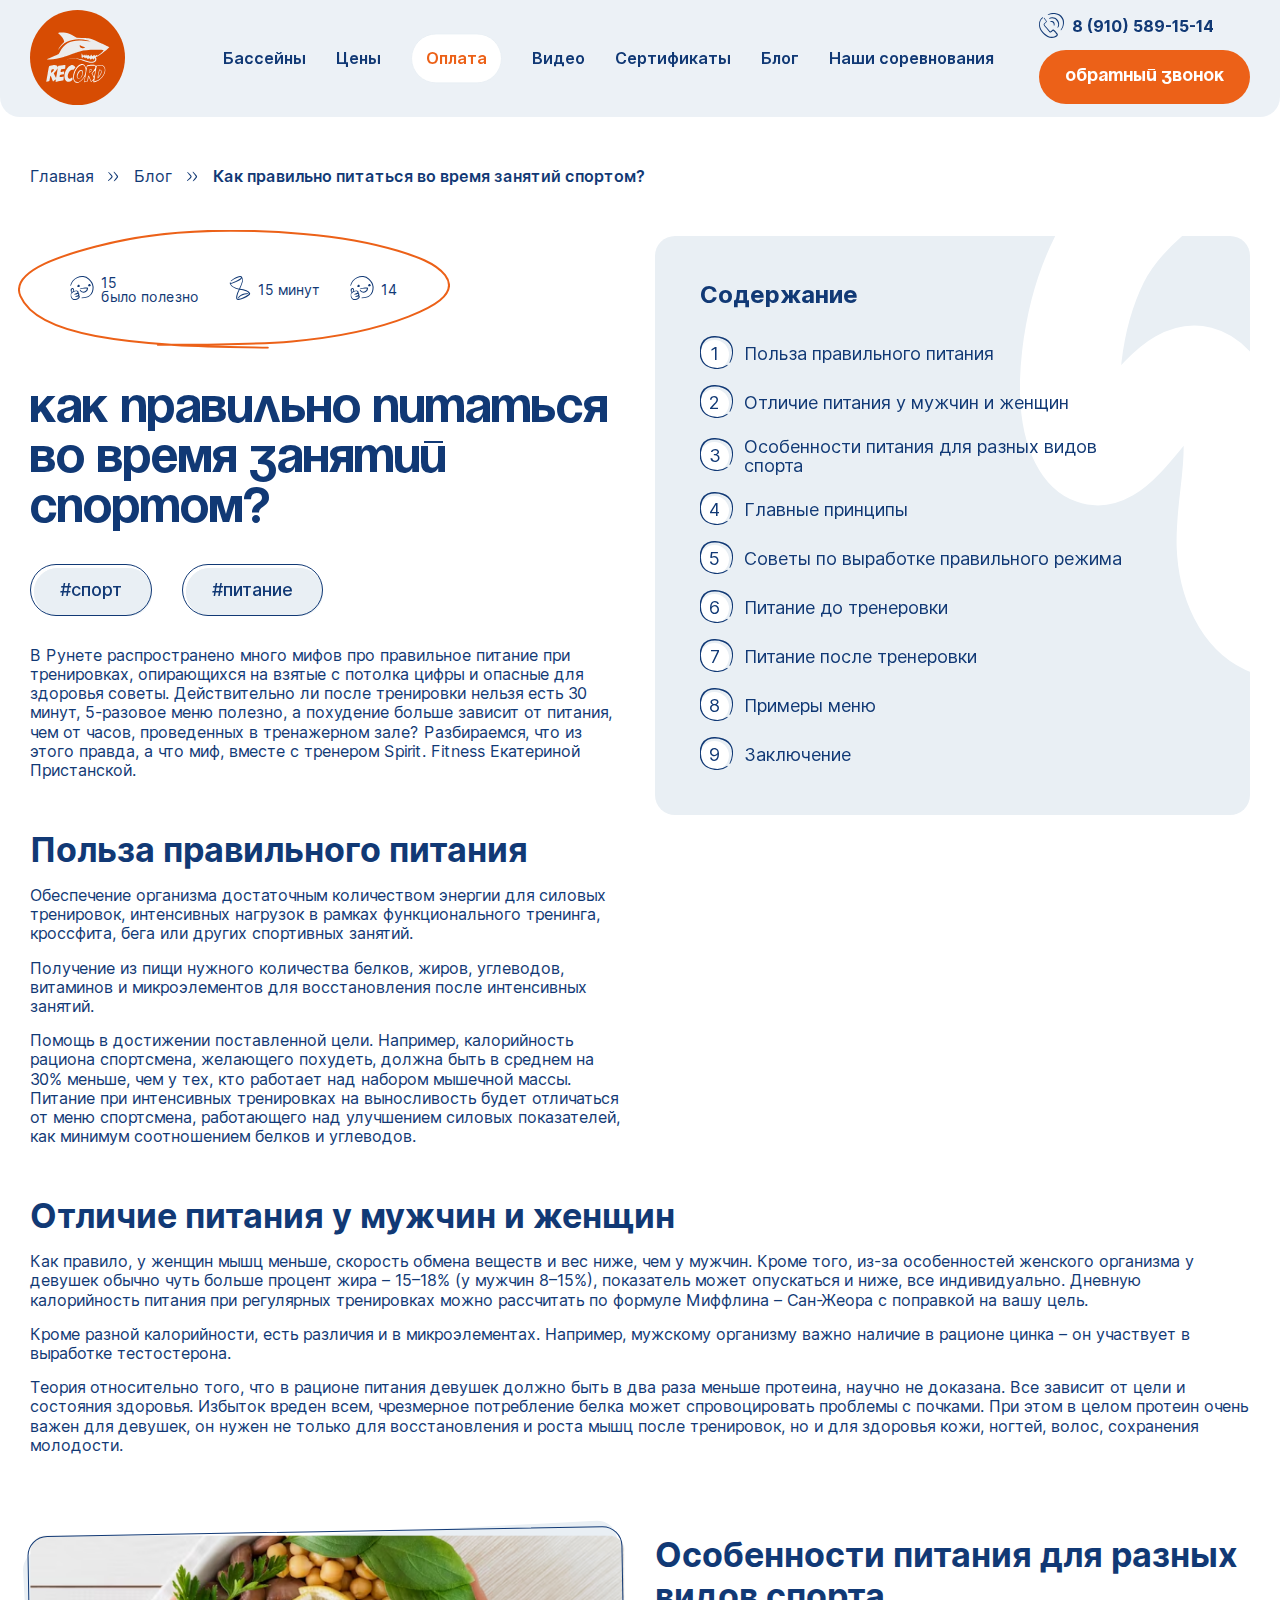
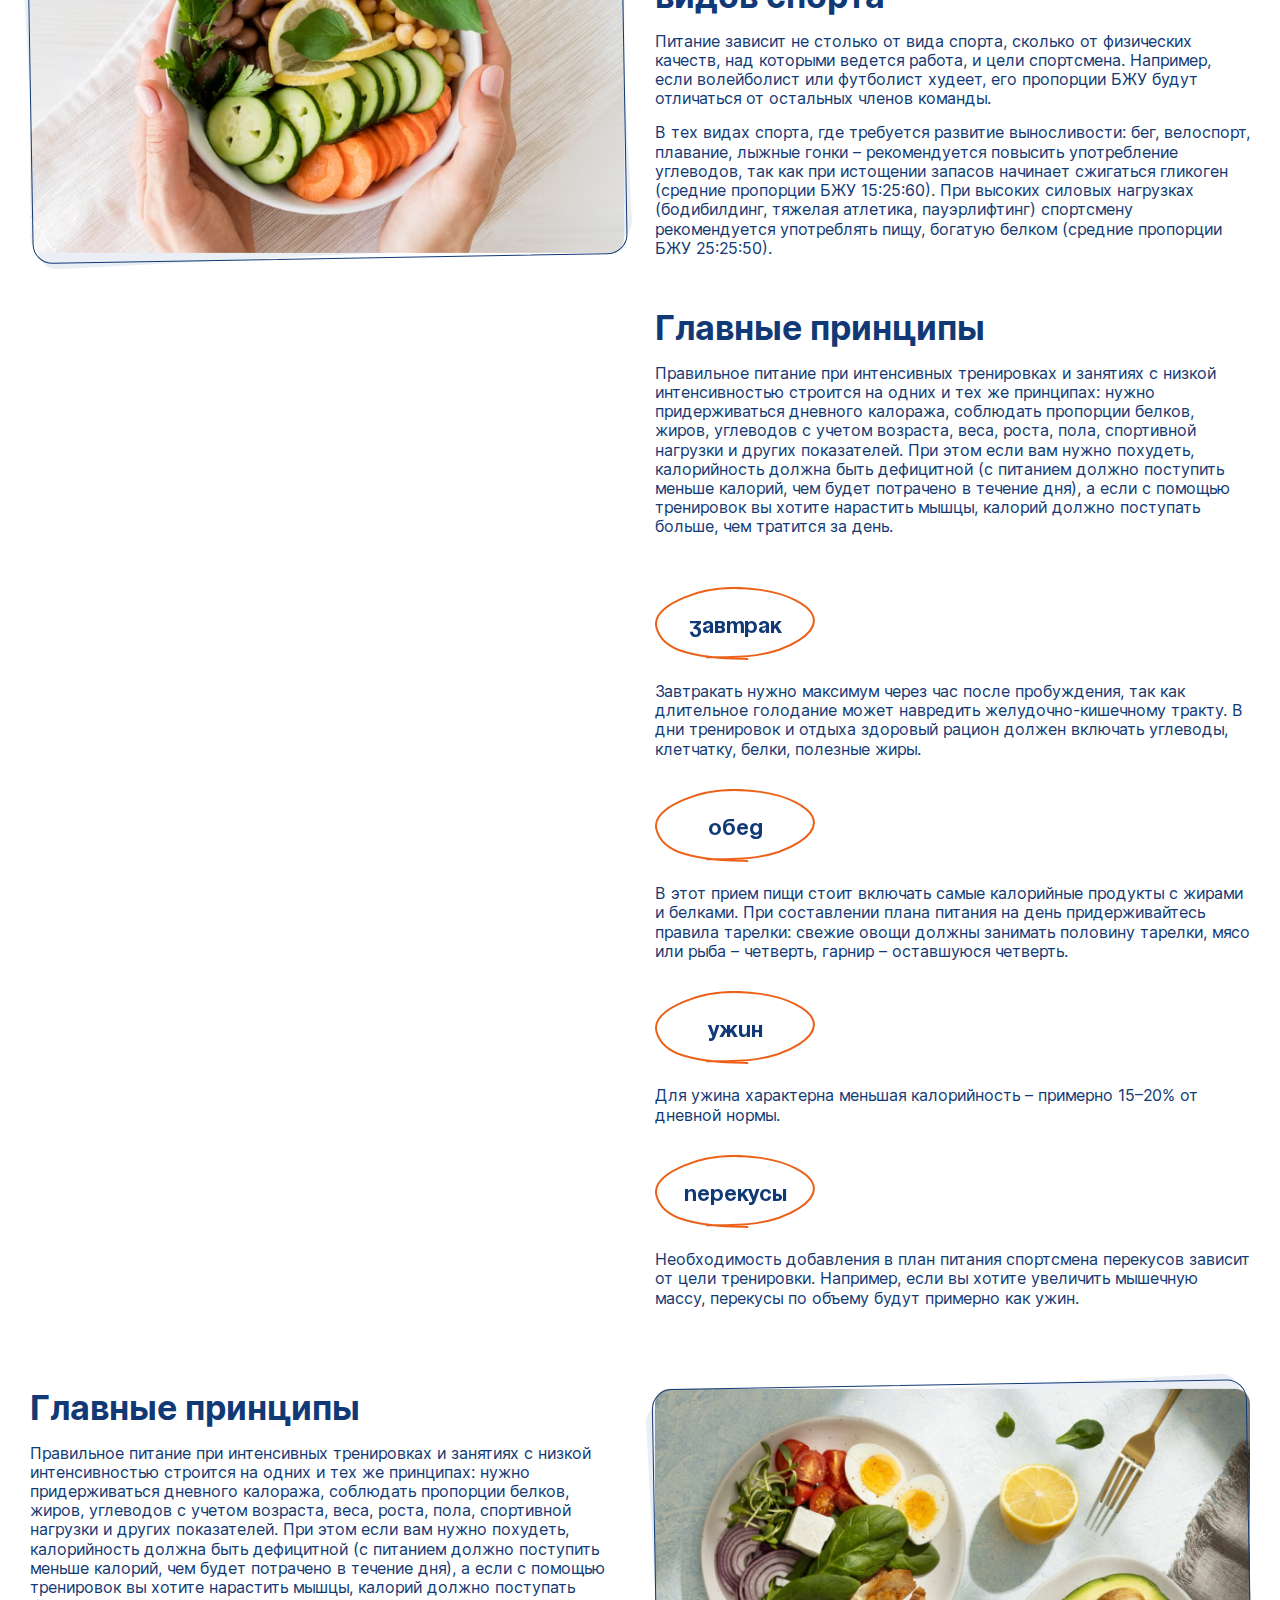
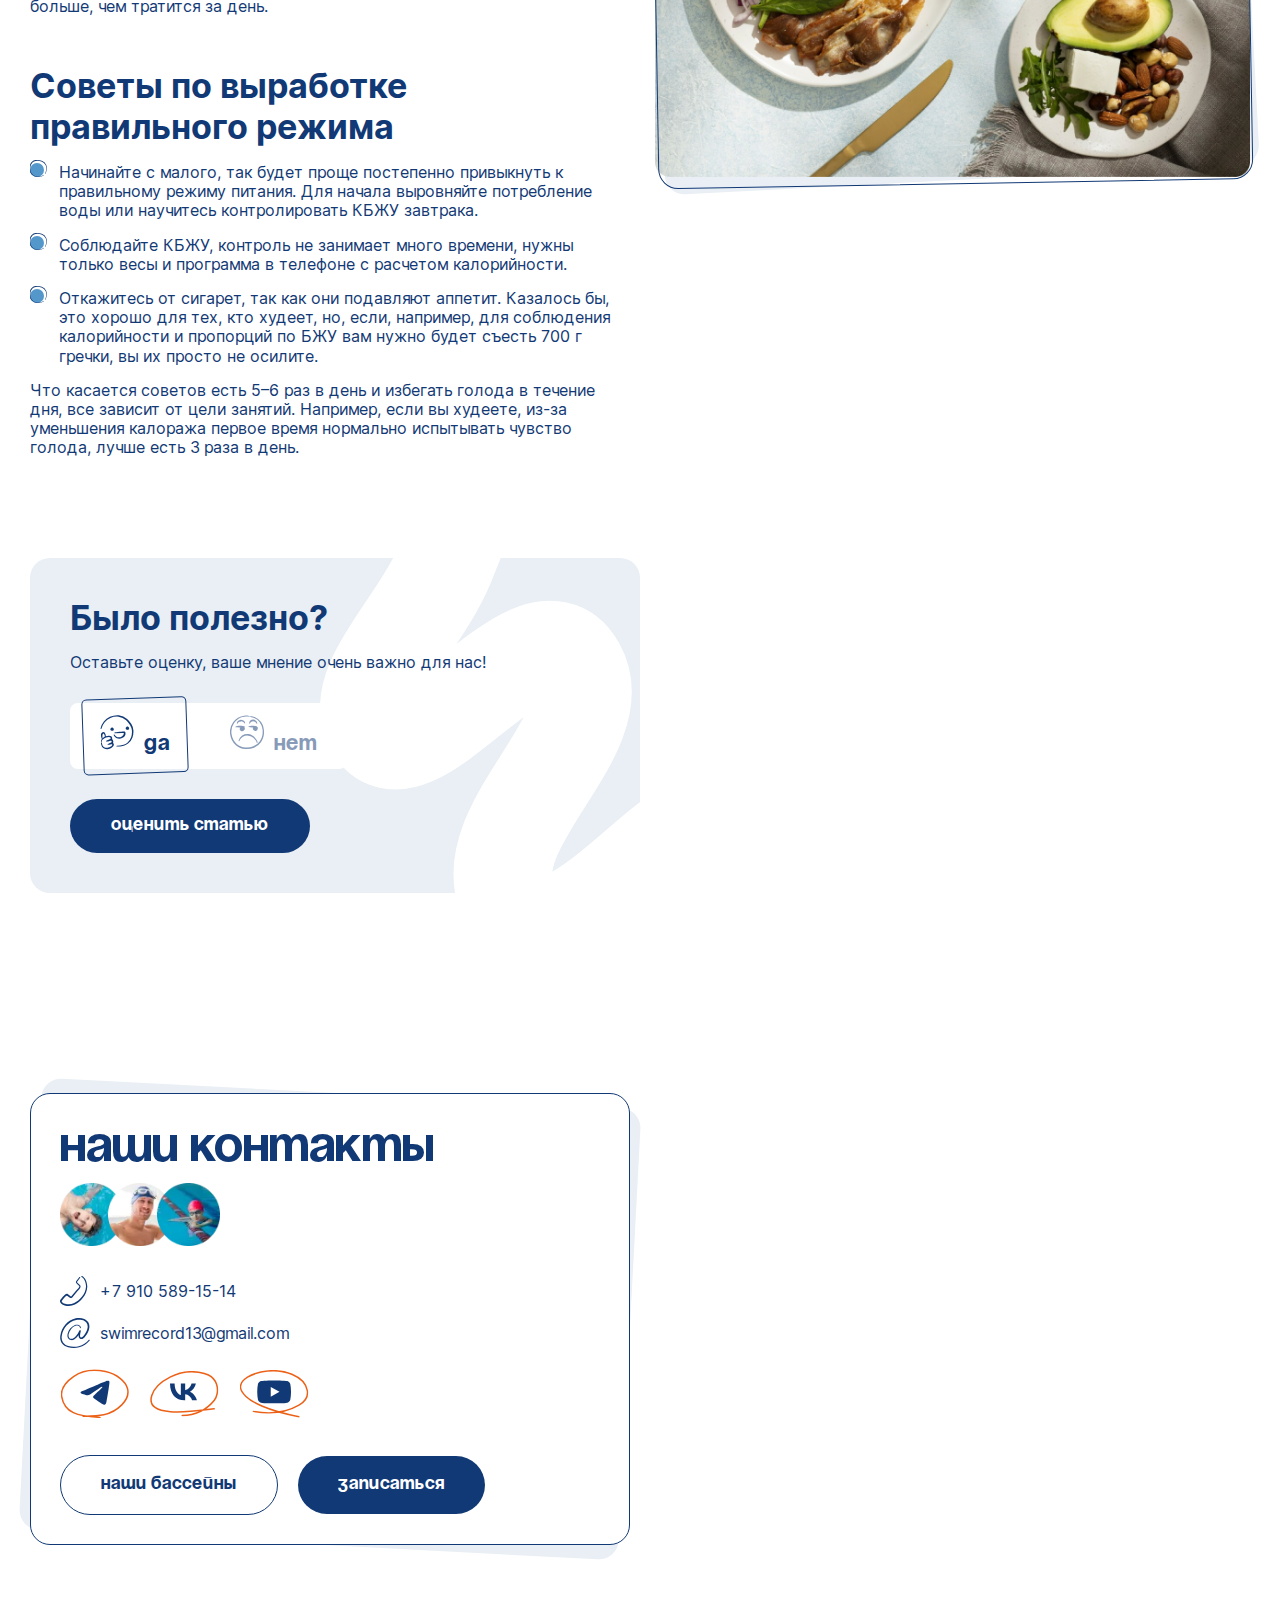
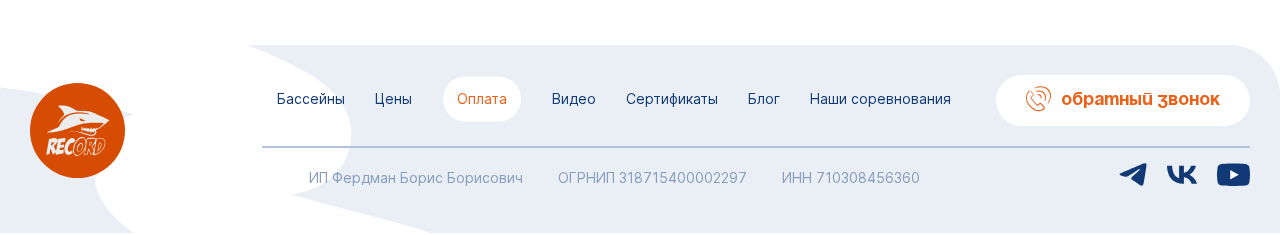
==== commit 9ed8c451: "comment5" ====
--- a/article.html
+++ b/article.html
@@ -13,155 +13,311 @@
 
 
 <body>
-	<header class="header header2">
-		<div class="container">
-			<div class="header__inner">
-				<div class="header__left">
-					<a class="header__logo" href="">
-						<img src="img/logo.svg" alt="">
-					</a>
-				</div>
-				<div class="header__right">
-					<ul class="header__menu">
-						<li><a href="">Бассейны</a></li>
-						<li><a href="">Цены</a></li>
-						<li class="active"><a href="">Оплата</a></li>
-						<li><a href="">Видео</a></li>
-						<li><a href="">Сертификаты</a></li>
-						<li><a href="">Блог</a></li>
-						<li><a href="">Наши соревнования</a></li>
-					</ul>
-					<div class="header__group">
-						<a class="header__phone" href="tel:8(910)5891514">
-							<i>
-								<svg width="25" height="25" viewBox="0 0 25 25" fill="none" xmlns="http://www.w3.org/2000/svg">
+	<header class="header-wrap">
+		<div class="header header2">
+			<div class="container">
+				<div class="header__inner">
+					<div class="header__left">
+						<a class="header__logo" href="">
+							<img src="img/logo.svg" alt="">
+						</a>
+					</div>
+					<div class="header__right">
+						<ul class="header__menu">
+							<li class="line"><a href="">Бассейны</a></li>
+							<li><a href="">Цены</a></li>
+							<li class="active"><a href="">Оплата</a></li>
+							<li><a href="">Видео</a></li>
+							<li><a href="">Сертификаты</a></li>
+							<li><a href="">Блог</a></li>
+							<li><a href="">Наши соревнования</a></li>
+						</ul>
+						<div class="header__group">
+							<a class="header__phone" href="tel:8(910)5891514">
+								<i>
+									<svg width="25" height="25" viewBox="0 0 25 25" fill="none" xmlns="http://www.w3.org/2000/svg">
+										<path fill-rule="evenodd" clip-rule="evenodd"
+											d="M18.5417 20.6442C18.3646 20.3942 18.125 20.1546 17.9479 19.9359C17.5625 19.4463 17.1667 18.9567 16.75 18.4984C16.4637 18.1809 16.1613 17.8784 15.8438 17.5921C15.6011 17.3458 15.3361 17.1227 15.0521 16.9255C14.7992 16.7491 14.5049 16.6415 14.1979 16.613C13.9522 16.6084 13.7103 16.6734 13.5 16.8005C13.0104 17.0817 12.3438 17.7484 11.7292 18.1651C11.6052 18.2516 11.4725 18.3249 11.3333 18.3838C11.2604 18.3838 11.1771 18.4567 11.125 18.3838L7.78125 14.4984C7.33333 14.0088 6.73958 13.4567 6.17708 12.7901C5.85862 12.434 5.61112 12.0203 5.44792 11.5713C5.39583 11.4046 5.53125 11.2276 5.6875 11.0296C6.11458 10.488 6.86458 9.92547 7.29167 9.37338C7.54308 9.12903 7.72006 8.81841 7.80208 8.47755C7.82752 8.29715 7.79078 8.11346 7.69792 7.95672C7.57292 7.74838 7.35417 7.55047 7.25 7.40463L5.42708 5.02963C5.40424 4.98888 5.37282 4.95357 5.335 4.92614C5.29717 4.8987 5.25385 4.87981 5.20801 4.87075C5.16218 4.86169 5.11492 4.86269 5.06951 4.87367C5.0241 4.88465 4.98161 4.90536 4.94497 4.93436C4.90834 4.96336 4.87844 4.99996 4.85733 5.04165C4.83622 5.08333 4.82441 5.12909 4.82271 5.17578C4.82101 5.22248 4.82946 5.26898 4.84748 5.31209C4.8655 5.35519 4.89266 5.39388 4.92708 5.42547L6.71875 7.8213L7.13542 8.37338C6.98982 8.71631 6.7518 9.01203 6.44792 9.22755C5.91101 9.67043 5.40948 10.1545 4.94792 10.6755C4.81463 10.8292 4.7189 11.0118 4.66828 11.2088C4.61766 11.4059 4.61354 11.612 4.65625 11.8109C4.83906 12.3634 5.12541 12.876 5.5 13.3213C6.01042 13.988 6.64583 14.6026 7.09375 15.113L10.3125 19.0713C10.4641 19.2605 10.6719 19.3967 10.9059 19.4604C11.1399 19.524 11.388 19.5118 11.6146 19.4255C12.271 19.1361 12.8761 18.7421 13.4063 18.2588C13.6042 18.1026 13.8021 17.9463 13.9688 17.8421C14.1354 17.738 14.1458 17.8421 14.1458 17.7692C14.2828 17.8016 14.4086 17.8699 14.5104 17.9671C14.7083 18.113 14.8854 18.3005 15.0521 18.4463C15.2188 18.5921 15.6042 18.9984 15.8646 19.2901C16.125 19.5817 16.6354 20.2067 17 20.6755C17.1458 20.8526 17.3333 21.0401 17.4896 21.2484C17.5519 21.3267 17.6012 21.4147 17.6354 21.5088C17.7813 21.9567 17.3854 22.3109 16.9792 22.6234C16.4751 22.9939 15.9114 23.2758 15.3125 23.4567C13.2349 24.0466 11.0138 23.8615 9.0625 22.9359C7.08001 21.9505 5.32954 20.5551 3.92708 18.8421C2.11231 16.892 1.03955 14.3668 0.895833 11.7067C0.78125 8.42547 2.29167 5.73797 3.9375 4.93588C4.02206 4.89329 4.08674 4.81947 4.11785 4.73004C4.14895 4.64061 4.14405 4.54259 4.10417 4.45672C4.08509 4.41299 4.05738 4.37356 4.02269 4.3408C3.98801 4.30805 3.94706 4.28264 3.90231 4.2661C3.85756 4.24956 3.80993 4.24224 3.76227 4.24456C3.71462 4.24689 3.66793 4.25882 3.625 4.27963C1.78125 5.14422 0 8.0713 0 11.7276C0.101982 14.6096 1.20729 17.3655 3.125 19.5192C4.59228 21.3689 6.43943 22.8821 8.54167 23.9567C10.743 25.037 13.2665 25.2634 15.625 24.5921C16.5412 24.3313 17.3856 23.8646 18.0938 23.2276C18.3968 22.9834 18.6229 22.6569 18.7448 22.2873C18.8668 21.9177 18.8794 21.5208 18.7813 21.1442C18.725 20.9672 18.6444 20.799 18.5417 20.6442Z"
+											fill="#113975" />
+										<path fill-rule="evenodd" clip-rule="evenodd"
+											d="M15.0112 12.6447C15.1052 12.6666 15.2039 12.6504 15.2859 12.5996C15.3679 12.5488 15.4265 12.4677 15.4487 12.3738C15.7362 11.5868 15.7362 10.7234 15.4487 9.93634C15.3212 9.58844 15.1305 9.26708 14.8862 8.98842C14.635 8.71146 14.3302 8.48823 13.9904 8.33217C13.2408 7.95042 12.3769 7.85773 11.5633 8.07176C11.5223 8.07654 11.4826 8.08937 11.4465 8.1095C11.4104 8.12962 11.3787 8.15666 11.353 8.18906C11.3274 8.22147 11.3084 8.2586 11.2971 8.29835C11.2858 8.3381 11.2825 8.37968 11.2873 8.42071C11.2921 8.46175 11.3049 8.50145 11.325 8.53753C11.3451 8.57361 11.3722 8.60537 11.4046 8.63101C11.437 8.65664 11.4741 8.67564 11.5139 8.68692C11.5536 8.6982 11.5952 8.70154 11.6362 8.69676C12.2717 8.71098 12.8855 8.93021 13.3862 9.32176C13.5905 9.46857 13.779 9.63613 13.9487 9.82176C14.2586 10.1384 14.4919 10.5217 14.6309 10.9424C14.77 11.363 14.811 11.8099 14.7508 12.2488C14.7377 12.3353 14.757 12.4236 14.8051 12.4967C14.8532 12.5698 14.9266 12.6225 15.0112 12.6447Z"
+											fill="#113975" />
+										<path fill-rule="evenodd" clip-rule="evenodd"
+											d="M18.7504 7.08253C18.0935 6.13391 17.2135 5.36125 16.1879 4.83253C15.2158 4.36566 14.1385 4.16098 13.0629 4.23878C12.0299 4.3009 11.0266 4.60797 10.1358 5.13461C10.0612 5.17329 10.0051 5.24001 9.97966 5.32011C9.95427 5.4002 9.96173 5.4871 10.0004 5.56169C10.0391 5.63629 10.1058 5.69246 10.1859 5.71786C10.266 5.74325 10.3529 5.73579 10.4275 5.69711C11.2548 5.2987 12.166 5.10574 13.0837 5.13461C13.976 5.15676 14.8477 5.40784 15.615 5.86378C16.4469 6.33492 17.1596 6.99062 17.6983 7.78045C18.1231 8.29698 18.477 8.86801 18.7504 9.47836C19.085 10.2177 19.2369 11.0266 19.1934 11.837C19.1499 12.6473 18.9122 13.4354 18.5004 14.1346C18.473 14.1733 18.4536 14.2172 18.4435 14.2636C18.4334 14.3099 18.4327 14.3578 18.4414 14.4045C18.4501 14.4511 18.4682 14.4955 18.4944 14.535C18.5207 14.5746 18.5546 14.6084 18.5942 14.6346C18.672 14.6883 18.7677 14.7096 18.861 14.6941C18.9543 14.6785 19.0379 14.6273 19.0942 14.5513C19.6421 13.7692 19.992 12.8658 20.1135 11.9186C20.2351 10.9714 20.1248 10.0089 19.7921 9.11378C19.5479 8.38863 19.1968 7.704 18.7504 7.08253Z"
+											fill="#113975" />
+										<path fill-rule="evenodd" clip-rule="evenodd"
+											d="M24.8641 7.7699C24.7703 7.19074 24.6095 6.62444 24.3849 6.0824C24.1636 5.54915 23.8952 5.0367 23.5828 4.55115C22.8287 3.38071 21.8389 2.38028 20.6766 1.61365C19.5102 0.86453 18.2016 0.364493 16.8328 0.1449C14.142 -0.245012 11.3965 0.213779 8.97868 1.4574C8.90158 1.49359 8.84189 1.55878 8.81263 1.63877C8.78336 1.71876 8.78689 1.80708 8.82243 1.88448C8.8393 1.92229 8.86352 1.95638 8.89367 1.98475C8.92383 2.01312 8.95932 2.03521 8.99809 2.04975C9.03685 2.06429 9.07813 2.07098 9.1195 2.06943C9.16087 2.06788 9.20153 2.05813 9.2391 2.04073C11.5664 0.993608 14.1606 0.691625 16.6662 1.17615C17.8732 1.43377 19.0191 1.92186 20.0412 2.61365C21.0475 3.30308 21.9078 4.18454 22.5724 5.2074C22.8561 5.62471 23.1003 6.06761 23.3016 6.53032C23.5042 6.98496 23.6578 7.45985 23.7599 7.94699C23.9612 9.03596 23.9998 10.1488 23.8745 11.2491C23.763 12.3561 23.4783 13.4387 23.0308 14.4574L21.7287 16.6657C21.684 16.7502 21.6742 16.8488 21.7015 16.9403C21.7288 17.0319 21.7909 17.1091 21.8745 17.1553C21.959 17.2 22.0576 17.2098 22.1491 17.1825C22.2407 17.1552 22.3179 17.0931 22.3641 17.0095L23.7703 14.8116C24.2981 13.7284 24.6497 12.568 24.812 11.3741C25.005 10.1816 25.0226 8.9674 24.8641 7.7699Z"
+											fill="#113975" />
+									</svg>
+								</i>
+								<span>8 (910) 589-15-14</span>
+							</a>
+							<button class="header__btn btn btn-orange">
+								<i class="btn-mob__icon">
+									<svg width="25" height="25" viewBox="0 0 25 25" fill="none" xmlns="http://www.w3.org/2000/svg">
+										<path fill-rule="evenodd" clip-rule="evenodd"
+											d="M18.5417 20.6462C18.3646 20.3962 18.125 20.1566 17.9479 19.9378C17.5625 19.4483 17.1667 18.9587 16.75 18.5003C16.4637 18.1828 16.1613 17.8803 15.8438 17.5941C15.6011 17.3478 15.3361 17.1246 15.0521 16.9274C14.7992 16.7511 14.5049 16.6434 14.1979 16.6149C13.9522 16.6103 13.7103 16.6753 13.5 16.8024C13.0104 17.0837 12.3438 17.7503 11.7292 18.167C11.6052 18.2535 11.4725 18.3268 11.3333 18.3858C11.2604 18.3858 11.1771 18.4587 11.125 18.3858L7.78125 14.5003C7.33333 14.0108 6.73958 13.4587 6.17708 12.792C5.85862 12.4359 5.61112 12.0222 5.44792 11.5733C5.39583 11.4066 5.53125 11.2295 5.6875 11.0316C6.11458 10.4899 6.86458 9.92742 7.29167 9.37534C7.54308 9.13099 7.72006 8.82037 7.80208 8.4795C7.82752 8.2991 7.79078 8.11541 7.69792 7.95867C7.57292 7.75034 7.35417 7.55242 7.25 7.40659L5.42708 5.03159C5.40424 4.99083 5.37282 4.95552 5.335 4.92809C5.29717 4.90066 5.25385 4.88176 5.20801 4.8727C5.16218 4.86364 5.11492 4.86464 5.06951 4.87562C5.0241 4.8866 4.98161 4.90731 4.94497 4.93631C4.90834 4.96531 4.87844 5.00192 4.85733 5.0436C4.83622 5.08528 4.82441 5.13105 4.82271 5.17774C4.82101 5.22443 4.82946 5.27093 4.84748 5.31404C4.8655 5.35715 4.89266 5.39583 4.92708 5.42742L6.71875 7.82325L7.13542 8.37534C6.98982 8.71826 6.7518 9.01398 6.44792 9.2295C5.91101 9.67238 5.40948 10.1565 4.94792 10.6774C4.81463 10.8311 4.7189 11.0137 4.66828 11.2108C4.61766 11.4078 4.61354 11.6139 4.65625 11.8128C4.83906 12.3653 5.12541 12.8779 5.5 13.3233C6.01042 13.9899 6.64583 14.6045 7.09375 15.1149L10.3125 19.0733C10.4641 19.2625 10.6719 19.3987 10.9059 19.4623C11.1399 19.526 11.388 19.5138 11.6146 19.4274C12.271 19.1381 12.8761 18.7441 13.4063 18.2608C13.6042 18.1045 13.8021 17.9483 13.9688 17.8441C14.1354 17.7399 14.1458 17.8441 14.1458 17.7712C14.2828 17.8036 14.4086 17.8719 14.5104 17.9691C14.7083 18.1149 14.8854 18.3024 15.0521 18.4483C15.2188 18.5941 15.6042 19.0003 15.8646 19.292C16.125 19.5837 16.6354 20.2087 17 20.6774C17.1458 20.8545 17.3333 21.042 17.4896 21.2503C17.5519 21.3287 17.6012 21.4166 17.6354 21.5108C17.7813 21.9587 17.3854 22.3128 16.9792 22.6253C16.4751 22.9959 15.9114 23.2777 15.3125 23.4587C13.2349 24.0486 11.0138 23.8635 9.0625 22.9378C7.08001 21.9525 5.32954 20.5571 3.92708 18.8441C2.11231 16.8939 1.03955 14.3687 0.895833 11.7087C0.78125 8.42742 2.29167 5.73992 3.9375 4.93784C4.02206 4.89524 4.08674 4.82142 4.11785 4.732C4.14895 4.64257 4.14405 4.54455 4.10417 4.45867C4.08509 4.41494 4.05738 4.37551 4.02269 4.34276C3.98801 4.31 3.94706 4.28459 3.90231 4.26805C3.85756 4.25152 3.80993 4.24419 3.76227 4.24651C3.71462 4.24884 3.66793 4.26077 3.625 4.28159C1.78125 5.14617 0 8.07325 0 11.7295C0.101982 14.6115 1.20729 17.3674 3.125 19.5212C4.59228 21.3708 6.43943 22.8841 8.54167 23.9587C10.743 25.039 13.2665 25.2653 15.625 24.5941C16.5412 24.3333 17.3856 23.8666 18.0938 23.2295C18.3968 22.9853 18.6229 22.6588 18.7448 22.2893C18.8668 21.9197 18.8794 21.5228 18.7813 21.1462C18.725 20.9692 18.6444 20.8009 18.5417 20.6462Z"
+											fill="#EC6118" />
+										<path fill-rule="evenodd" clip-rule="evenodd"
+											d="M15.0112 12.6466C15.1052 12.6685 15.2039 12.6523 15.2859 12.6016C15.3679 12.5508 15.4265 12.4696 15.4487 12.3758C15.7362 11.5887 15.7362 10.7254 15.4487 9.93829C15.3212 9.59039 15.1305 9.26904 14.8862 8.99038C14.635 8.71342 14.3302 8.49018 13.9904 8.33413C13.2408 7.95237 12.3769 7.85968 11.5633 8.07371C11.5223 8.0785 11.4826 8.09132 11.4465 8.11145C11.4104 8.13158 11.3787 8.15861 11.353 8.19102C11.3274 8.22342 11.3084 8.26056 11.2971 8.3003C11.2858 8.34005 11.2825 8.38163 11.2873 8.42267C11.2921 8.46371 11.3049 8.5034 11.325 8.53948C11.3451 8.57556 11.3722 8.60733 11.4046 8.63296C11.437 8.65859 11.4741 8.67759 11.5139 8.68887C11.5536 8.70016 11.5952 8.7035 11.6362 8.69871C12.2717 8.71293 12.8855 8.93216 13.3862 9.32371C13.5905 9.47053 13.779 9.63808 13.9487 9.82371C14.2586 10.1404 14.4919 10.5237 14.6309 10.9443C14.77 11.365 14.811 11.8119 14.7508 12.2508C14.7377 12.3373 14.757 12.4256 14.8051 12.4987C14.8532 12.5718 14.9266 12.6245 15.0112 12.6466Z"
+											fill="#EC6118" />
+										<path fill-rule="evenodd" clip-rule="evenodd"
+											d="M18.7504 7.08253C18.0935 6.13391 17.2135 5.36125 16.1879 4.83253C15.2158 4.36566 14.1385 4.16098 13.0629 4.23878C12.0299 4.3009 11.0266 4.60797 10.1358 5.13461C10.0612 5.17329 10.0051 5.24001 9.97966 5.32011C9.95427 5.4002 9.96173 5.4871 10.0004 5.56169C10.0391 5.63629 10.1058 5.69246 10.1859 5.71786C10.266 5.74325 10.3529 5.73579 10.4275 5.69711C11.2548 5.2987 12.166 5.10574 13.0837 5.13461C13.976 5.15676 14.8477 5.40784 15.615 5.86378C16.4469 6.33492 17.1596 6.99062 17.6983 7.78045C18.1231 8.29698 18.477 8.86801 18.7504 9.47836C19.085 10.2177 19.2369 11.0266 19.1934 11.837C19.1499 12.6473 18.9122 13.4354 18.5004 14.1346C18.473 14.1733 18.4536 14.2172 18.4435 14.2636C18.4334 14.3099 18.4327 14.3578 18.4414 14.4045C18.4501 14.4511 18.4682 14.4955 18.4944 14.535C18.5207 14.5746 18.5546 14.6084 18.5942 14.6346C18.672 14.6883 18.7677 14.7096 18.861 14.6941C18.9543 14.6785 19.0379 14.6273 19.0942 14.5513C19.6421 13.7692 19.992 12.8658 20.1135 11.9186C20.2351 10.9714 20.1248 10.0089 19.7921 9.11378C19.5479 8.38863 19.1968 7.704 18.7504 7.08253Z"
+											fill="#EC6118" />
+										<path fill-rule="evenodd" clip-rule="evenodd"
+											d="M24.8641 7.77185C24.7703 7.19269 24.6095 6.62639 24.3849 6.08435C24.1636 5.5511 23.8952 5.03866 23.5828 4.5531C22.8287 3.38266 21.8389 2.38223 20.6766 1.6156C19.5102 0.866483 18.2016 0.366446 16.8328 0.146854C14.142 -0.243058 11.3965 0.215732 8.97868 1.45935C8.90158 1.49554 8.84189 1.56073 8.81263 1.64073C8.78336 1.72072 8.78689 1.80903 8.82243 1.88644C8.8393 1.92425 8.86352 1.95833 8.89367 1.9867C8.92383 2.01507 8.95932 2.03717 8.99809 2.05171C9.03685 2.06624 9.07813 2.07293 9.1195 2.07138C9.16087 2.06984 9.20153 2.06008 9.2391 2.04269C11.5664 0.995561 14.1606 0.693578 16.6662 1.1781C17.8732 1.43572 19.0191 1.92381 20.0412 2.6156C21.0475 3.30503 21.9078 4.18649 22.5724 5.20935C22.8561 5.62666 23.1003 6.06956 23.3016 6.53227C23.5042 6.98691 23.6578 7.4618 23.7599 7.94894C23.9612 9.03791 23.9998 10.1507 23.8745 11.251C23.763 12.358 23.4783 13.4407 23.0308 14.4594L21.7287 16.6677C21.684 16.7521 21.6742 16.8507 21.7015 16.9423C21.7288 17.0338 21.7909 17.111 21.8745 17.1573C21.959 17.202 22.0576 17.2117 22.1491 17.1844C22.2407 17.1572 22.3179 17.095 22.3641 17.0114L23.7703 14.8135C24.2981 13.7303 24.6497 12.5699 24.812 11.376C25.005 10.1836 25.0226 8.96936 24.8641 7.77185Z"
+											fill="#EC6118" />
+									</svg>
+								</i>
+								<span>обратный звонок</span>
+								<i class="hover-bg">
+									<img src="img/btn-orange__bg.svg" alt="">
+								</i>
+								<i class="hover-bg2">
+									<img src="img/btn-orange__bg2.svg" alt="">
+								</i>
+							</button>
+						</div>
+						<div class="header__socials">
+							<a class="header__social" href="">
+								<svg width="28" height="23" viewBox="0 0 28 23" fill="none" xmlns="http://www.w3.org/2000/svg">
 									<path fill-rule="evenodd" clip-rule="evenodd"
-										d="M18.5417 20.6442C18.3646 20.3942 18.125 20.1546 17.9479 19.9359C17.5625 19.4463 17.1667 18.9567 16.75 18.4984C16.4637 18.1809 16.1613 17.8784 15.8438 17.5921C15.6011 17.3458 15.3361 17.1227 15.0521 16.9255C14.7992 16.7491 14.5049 16.6415 14.1979 16.613C13.9522 16.6084 13.7103 16.6734 13.5 16.8005C13.0104 17.0817 12.3438 17.7484 11.7292 18.1651C11.6052 18.2516 11.4725 18.3249 11.3333 18.3838C11.2604 18.3838 11.1771 18.4567 11.125 18.3838L7.78125 14.4984C7.33333 14.0088 6.73958 13.4567 6.17708 12.7901C5.85862 12.434 5.61112 12.0203 5.44792 11.5713C5.39583 11.4046 5.53125 11.2276 5.6875 11.0296C6.11458 10.488 6.86458 9.92547 7.29167 9.37338C7.54308 9.12903 7.72006 8.81841 7.80208 8.47755C7.82752 8.29715 7.79078 8.11346 7.69792 7.95672C7.57292 7.74838 7.35417 7.55047 7.25 7.40463L5.42708 5.02963C5.40424 4.98888 5.37282 4.95357 5.335 4.92614C5.29717 4.8987 5.25385 4.87981 5.20801 4.87075C5.16218 4.86169 5.11492 4.86269 5.06951 4.87367C5.0241 4.88465 4.98161 4.90536 4.94497 4.93436C4.90834 4.96336 4.87844 4.99996 4.85733 5.04165C4.83622 5.08333 4.82441 5.12909 4.82271 5.17578C4.82101 5.22248 4.82946 5.26898 4.84748 5.31209C4.8655 5.35519 4.89266 5.39388 4.92708 5.42547L6.71875 7.8213L7.13542 8.37338C6.98982 8.71631 6.7518 9.01203 6.44792 9.22755C5.91101 9.67043 5.40948 10.1545 4.94792 10.6755C4.81463 10.8292 4.7189 11.0118 4.66828 11.2088C4.61766 11.4059 4.61354 11.612 4.65625 11.8109C4.83906 12.3634 5.12541 12.876 5.5 13.3213C6.01042 13.988 6.64583 14.6026 7.09375 15.113L10.3125 19.0713C10.4641 19.2605 10.6719 19.3967 10.9059 19.4604C11.1399 19.524 11.388 19.5118 11.6146 19.4255C12.271 19.1361 12.8761 18.7421 13.4063 18.2588C13.6042 18.1026 13.8021 17.9463 13.9688 17.8421C14.1354 17.738 14.1458 17.8421 14.1458 17.7692C14.2828 17.8016 14.4086 17.8699 14.5104 17.9671C14.7083 18.113 14.8854 18.3005 15.0521 18.4463C15.2188 18.5921 15.6042 18.9984 15.8646 19.2901C16.125 19.5817 16.6354 20.2067 17 20.6755C17.1458 20.8526 17.3333 21.0401 17.4896 21.2484C17.5519 21.3267 17.6012 21.4147 17.6354 21.5088C17.7813 21.9567 17.3854 22.3109 16.9792 22.6234C16.4751 22.9939 15.9114 23.2758 15.3125 23.4567C13.2349 24.0466 11.0138 23.8615 9.0625 22.9359C7.08001 21.9505 5.32954 20.5551 3.92708 18.8421C2.11231 16.892 1.03955 14.3668 0.895833 11.7067C0.78125 8.42547 2.29167 5.73797 3.9375 4.93588C4.02206 4.89329 4.08674 4.81947 4.11785 4.73004C4.14895 4.64061 4.14405 4.54259 4.10417 4.45672C4.08509 4.41299 4.05738 4.37356 4.02269 4.3408C3.98801 4.30805 3.94706 4.28264 3.90231 4.2661C3.85756 4.24956 3.80993 4.24224 3.76227 4.24456C3.71462 4.24689 3.66793 4.25882 3.625 4.27963C1.78125 5.14422 0 8.0713 0 11.7276C0.101982 14.6096 1.20729 17.3655 3.125 19.5192C4.59228 21.3689 6.43943 22.8821 8.54167 23.9567C10.743 25.037 13.2665 25.2634 15.625 24.5921C16.5412 24.3313 17.3856 23.8646 18.0938 23.2276C18.3968 22.9834 18.6229 22.6569 18.7448 22.2873C18.8668 21.9177 18.8794 21.5208 18.7813 21.1442C18.725 20.9672 18.6444 20.799 18.5417 20.6442Z"
-										fill="#113975" />
-									<path fill-rule="evenodd" clip-rule="evenodd"
-										d="M15.0112 12.6447C15.1052 12.6666 15.2039 12.6504 15.2859 12.5996C15.3679 12.5488 15.4265 12.4677 15.4487 12.3738C15.7362 11.5868 15.7362 10.7234 15.4487 9.93634C15.3212 9.58844 15.1305 9.26708 14.8862 8.98842C14.635 8.71146 14.3302 8.48823 13.9904 8.33217C13.2408 7.95042 12.3769 7.85773 11.5633 8.07176C11.5223 8.07654 11.4826 8.08937 11.4465 8.1095C11.4104 8.12962 11.3787 8.15666 11.353 8.18906C11.3274 8.22147 11.3084 8.2586 11.2971 8.29835C11.2858 8.3381 11.2825 8.37968 11.2873 8.42071C11.2921 8.46175 11.3049 8.50145 11.325 8.53753C11.3451 8.57361 11.3722 8.60537 11.4046 8.63101C11.437 8.65664 11.4741 8.67564 11.5139 8.68692C11.5536 8.6982 11.5952 8.70154 11.6362 8.69676C12.2717 8.71098 12.8855 8.93021 13.3862 9.32176C13.5905 9.46857 13.779 9.63613 13.9487 9.82176C14.2586 10.1384 14.4919 10.5217 14.6309 10.9424C14.77 11.363 14.811 11.8099 14.7508 12.2488C14.7377 12.3353 14.757 12.4236 14.8051 12.4967C14.8532 12.5698 14.9266 12.6225 15.0112 12.6447Z"
-										fill="#113975" />
-									<path fill-rule="evenodd" clip-rule="evenodd"
-										d="M18.7504 7.08253C18.0935 6.13391 17.2135 5.36125 16.1879 4.83253C15.2158 4.36566 14.1385 4.16098 13.0629 4.23878C12.0299 4.3009 11.0266 4.60797 10.1358 5.13461C10.0612 5.17329 10.0051 5.24001 9.97966 5.32011C9.95427 5.4002 9.96173 5.4871 10.0004 5.56169C10.0391 5.63629 10.1058 5.69246 10.1859 5.71786C10.266 5.74325 10.3529 5.73579 10.4275 5.69711C11.2548 5.2987 12.166 5.10574 13.0837 5.13461C13.976 5.15676 14.8477 5.40784 15.615 5.86378C16.4469 6.33492 17.1596 6.99062 17.6983 7.78045C18.1231 8.29698 18.477 8.86801 18.7504 9.47836C19.085 10.2177 19.2369 11.0266 19.1934 11.837C19.1499 12.6473 18.9122 13.4354 18.5004 14.1346C18.473 14.1733 18.4536 14.2172 18.4435 14.2636C18.4334 14.3099 18.4327 14.3578 18.4414 14.4045C18.4501 14.4511 18.4682 14.4955 18.4944 14.535C18.5207 14.5746 18.5546 14.6084 18.5942 14.6346C18.672 14.6883 18.7677 14.7096 18.861 14.6941C18.9543 14.6785 19.0379 14.6273 19.0942 14.5513C19.6421 13.7692 19.992 12.8658 20.1135 11.9186C20.2351 10.9714 20.1248 10.0089 19.7921 9.11378C19.5479 8.38863 19.1968 7.704 18.7504 7.08253Z"
-										fill="#113975" />
-									<path fill-rule="evenodd" clip-rule="evenodd"
-										d="M24.8641 7.7699C24.7703 7.19074 24.6095 6.62444 24.3849 6.0824C24.1636 5.54915 23.8952 5.0367 23.5828 4.55115C22.8287 3.38071 21.8389 2.38028 20.6766 1.61365C19.5102 0.86453 18.2016 0.364493 16.8328 0.1449C14.142 -0.245012 11.3965 0.213779 8.97868 1.4574C8.90158 1.49359 8.84189 1.55878 8.81263 1.63877C8.78336 1.71876 8.78689 1.80708 8.82243 1.88448C8.8393 1.92229 8.86352 1.95638 8.89367 1.98475C8.92383 2.01312 8.95932 2.03521 8.99809 2.04975C9.03685 2.06429 9.07813 2.07098 9.1195 2.06943C9.16087 2.06788 9.20153 2.05813 9.2391 2.04073C11.5664 0.993608 14.1606 0.691625 16.6662 1.17615C17.8732 1.43377 19.0191 1.92186 20.0412 2.61365C21.0475 3.30308 21.9078 4.18454 22.5724 5.2074C22.8561 5.62471 23.1003 6.06761 23.3016 6.53032C23.5042 6.98496 23.6578 7.45985 23.7599 7.94699C23.9612 9.03596 23.9998 10.1488 23.8745 11.2491C23.763 12.3561 23.4783 13.4387 23.0308 14.4574L21.7287 16.6657C21.684 16.7502 21.6742 16.8488 21.7015 16.9403C21.7288 17.0319 21.7909 17.1091 21.8745 17.1553C21.959 17.2 22.0576 17.2098 22.1491 17.1825C22.2407 17.1552 22.3179 17.0931 22.3641 17.0095L23.7703 14.8116C24.2981 13.7284 24.6497 12.568 24.812 11.3741C25.005 10.1816 25.0226 8.9674 24.8641 7.7699Z"
+										d="M2.37654 9.6753C9.61161 6.5231 14.4361 4.44498 16.8501 3.44093C23.7424 0.574175 25.1746 0.0761894 26.108 0.0597456C26.3134 0.056129 26.7724 0.10701 27.0698 0.348292C27.3208 0.552026 27.3899 0.827242 27.423 1.0204C27.456 1.21357 27.4972 1.6536 27.4645 1.99742C27.091 5.92179 25.4749 15.4452 24.6527 19.8406C24.3048 21.7004 23.6197 22.324 22.9566 22.385C21.5153 22.5176 20.4209 21.4325 19.025 20.5175C16.8406 19.0856 15.6066 18.1943 13.4863 16.7971C11.036 15.1823 12.6244 14.2948 14.0209 12.8444C14.3863 12.4648 20.7365 6.68887 20.8594 6.1649C20.8748 6.09937 20.8891 5.8551 20.744 5.72612C20.5988 5.59713 20.3847 5.64124 20.2301 5.67632C20.011 5.72604 16.5215 8.03248 9.76156 12.5956C8.77108 13.2758 7.87392 13.6072 7.07011 13.5898C6.18396 13.5706 4.47937 13.0888 3.21219 12.6768C1.65794 12.1716 0.422645 11.9045 0.530211 11.0465C0.586238 10.5996 1.20168 10.1425 2.37654 9.6753Z"
 										fill="#113975" />
 								</svg>
-							</i>
-							<span>8 (910) 589-15-14</span>
-						</a>
-						<button class="header__btn btn btn-orange">
-							<i class="btn-mob__icon">
-								<svg width="25" height="25" viewBox="0 0 25 25" fill="none" xmlns="http://www.w3.org/2000/svg">
-									<path fill-rule="evenodd" clip-rule="evenodd"
-										d="M18.5417 20.6462C18.3646 20.3962 18.125 20.1566 17.9479 19.9378C17.5625 19.4483 17.1667 18.9587 16.75 18.5003C16.4637 18.1828 16.1613 17.8803 15.8438 17.5941C15.6011 17.3478 15.3361 17.1246 15.0521 16.9274C14.7992 16.7511 14.5049 16.6434 14.1979 16.6149C13.9522 16.6103 13.7103 16.6753 13.5 16.8024C13.0104 17.0837 12.3438 17.7503 11.7292 18.167C11.6052 18.2535 11.4725 18.3268 11.3333 18.3858C11.2604 18.3858 11.1771 18.4587 11.125 18.3858L7.78125 14.5003C7.33333 14.0108 6.73958 13.4587 6.17708 12.792C5.85862 12.4359 5.61112 12.0222 5.44792 11.5733C5.39583 11.4066 5.53125 11.2295 5.6875 11.0316C6.11458 10.4899 6.86458 9.92742 7.29167 9.37534C7.54308 9.13099 7.72006 8.82037 7.80208 8.4795C7.82752 8.2991 7.79078 8.11541 7.69792 7.95867C7.57292 7.75034 7.35417 7.55242 7.25 7.40659L5.42708 5.03159C5.40424 4.99083 5.37282 4.95552 5.335 4.92809C5.29717 4.90066 5.25385 4.88176 5.20801 4.8727C5.16218 4.86364 5.11492 4.86464 5.06951 4.87562C5.0241 4.8866 4.98161 4.90731 4.94497 4.93631C4.90834 4.96531 4.87844 5.00192 4.85733 5.0436C4.83622 5.08528 4.82441 5.13105 4.82271 5.17774C4.82101 5.22443 4.82946 5.27093 4.84748 5.31404C4.8655 5.35715 4.89266 5.39583 4.92708 5.42742L6.71875 7.82325L7.13542 8.37534C6.98982 8.71826 6.7518 9.01398 6.44792 9.2295C5.91101 9.67238 5.40948 10.1565 4.94792 10.6774C4.81463 10.8311 4.7189 11.0137 4.66828 11.2108C4.61766 11.4078 4.61354 11.6139 4.65625 11.8128C4.83906 12.3653 5.12541 12.8779 5.5 13.3233C6.01042 13.9899 6.64583 14.6045 7.09375 15.1149L10.3125 19.0733C10.4641 19.2625 10.6719 19.3987 10.9059 19.4623C11.1399 19.526 11.388 19.5138 11.6146 19.4274C12.271 19.1381 12.8761 18.7441 13.4063 18.2608C13.6042 18.1045 13.8021 17.9483 13.9688 17.8441C14.1354 17.7399 14.1458 17.8441 14.1458 17.7712C14.2828 17.8036 14.4086 17.8719 14.5104 17.9691C14.7083 18.1149 14.8854 18.3024 15.0521 18.4483C15.2188 18.5941 15.6042 19.0003 15.8646 19.292C16.125 19.5837 16.6354 20.2087 17 20.6774C17.1458 20.8545 17.3333 21.042 17.4896 21.2503C17.5519 21.3287 17.6012 21.4166 17.6354 21.5108C17.7813 21.9587 17.3854 22.3128 16.9792 22.6253C16.4751 22.9959 15.9114 23.2777 15.3125 23.4587C13.2349 24.0486 11.0138 23.8635 9.0625 22.9378C7.08001 21.9525 5.32954 20.5571 3.92708 18.8441C2.11231 16.8939 1.03955 14.3687 0.895833 11.7087C0.78125 8.42742 2.29167 5.73992 3.9375 4.93784C4.02206 4.89524 4.08674 4.82142 4.11785 4.732C4.14895 4.64257 4.14405 4.54455 4.10417 4.45867C4.08509 4.41494 4.05738 4.37551 4.02269 4.34276C3.98801 4.31 3.94706 4.28459 3.90231 4.26805C3.85756 4.25152 3.80993 4.24419 3.76227 4.24651C3.71462 4.24884 3.66793 4.26077 3.625 4.28159C1.78125 5.14617 0 8.07325 0 11.7295C0.101982 14.6115 1.20729 17.3674 3.125 19.5212C4.59228 21.3708 6.43943 22.8841 8.54167 23.9587C10.743 25.039 13.2665 25.2653 15.625 24.5941C16.5412 24.3333 17.3856 23.8666 18.0938 23.2295C18.3968 22.9853 18.6229 22.6588 18.7448 22.2893C18.8668 21.9197 18.8794 21.5228 18.7813 21.1462C18.725 20.9692 18.6444 20.8009 18.5417 20.6462Z"
-										fill="#EC6118" />
-									<path fill-rule="evenodd" clip-rule="evenodd"
-										d="M15.0112 12.6466C15.1052 12.6685 15.2039 12.6523 15.2859 12.6016C15.3679 12.5508 15.4265 12.4696 15.4487 12.3758C15.7362 11.5887 15.7362 10.7254 15.4487 9.93829C15.3212 9.59039 15.1305 9.26904 14.8862 8.99038C14.635 8.71342 14.3302 8.49018 13.9904 8.33413C13.2408 7.95237 12.3769 7.85968 11.5633 8.07371C11.5223 8.0785 11.4826 8.09132 11.4465 8.11145C11.4104 8.13158 11.3787 8.15861 11.353 8.19102C11.3274 8.22342 11.3084 8.26056 11.2971 8.3003C11.2858 8.34005 11.2825 8.38163 11.2873 8.42267C11.2921 8.46371 11.3049 8.5034 11.325 8.53948C11.3451 8.57556 11.3722 8.60733 11.4046 8.63296C11.437 8.65859 11.4741 8.67759 11.5139 8.68887C11.5536 8.70016 11.5952 8.7035 11.6362 8.69871C12.2717 8.71293 12.8855 8.93216 13.3862 9.32371C13.5905 9.47053 13.779 9.63808 13.9487 9.82371C14.2586 10.1404 14.4919 10.5237 14.6309 10.9443C14.77 11.365 14.811 11.8119 14.7508 12.2508C14.7377 12.3373 14.757 12.4256 14.8051 12.4987C14.8532 12.5718 14.9266 12.6245 15.0112 12.6466Z"
-										fill="#EC6118" />
-									<path fill-rule="evenodd" clip-rule="evenodd"
-										d="M18.7504 7.08253C18.0935 6.13391 17.2135 5.36125 16.1879 4.83253C15.2158 4.36566 14.1385 4.16098 13.0629 4.23878C12.0299 4.3009 11.0266 4.60797 10.1358 5.13461C10.0612 5.17329 10.0051 5.24001 9.97966 5.32011C9.95427 5.4002 9.96173 5.4871 10.0004 5.56169C10.0391 5.63629 10.1058 5.69246 10.1859 5.71786C10.266 5.74325 10.3529 5.73579 10.4275 5.69711C11.2548 5.2987 12.166 5.10574 13.0837 5.13461C13.976 5.15676 14.8477 5.40784 15.615 5.86378C16.4469 6.33492 17.1596 6.99062 17.6983 7.78045C18.1231 8.29698 18.477 8.86801 18.7504 9.47836C19.085 10.2177 19.2369 11.0266 19.1934 11.837C19.1499 12.6473 18.9122 13.4354 18.5004 14.1346C18.473 14.1733 18.4536 14.2172 18.4435 14.2636C18.4334 14.3099 18.4327 14.3578 18.4414 14.4045C18.4501 14.4511 18.4682 14.4955 18.4944 14.535C18.5207 14.5746 18.5546 14.6084 18.5942 14.6346C18.672 14.6883 18.7677 14.7096 18.861 14.6941C18.9543 14.6785 19.0379 14.6273 19.0942 14.5513C19.6421 13.7692 19.992 12.8658 20.1135 11.9186C20.2351 10.9714 20.1248 10.0089 19.7921 9.11378C19.5479 8.38863 19.1968 7.704 18.7504 7.08253Z"
-										fill="#EC6118" />
-									<path fill-rule="evenodd" clip-rule="evenodd"
-										d="M24.8641 7.77185C24.7703 7.19269 24.6095 6.62639 24.3849 6.08435C24.1636 5.5511 23.8952 5.03866 23.5828 4.5531C22.8287 3.38266 21.8389 2.38223 20.6766 1.6156C19.5102 0.866483 18.2016 0.366446 16.8328 0.146854C14.142 -0.243058 11.3965 0.215732 8.97868 1.45935C8.90158 1.49554 8.84189 1.56073 8.81263 1.64073C8.78336 1.72072 8.78689 1.80903 8.82243 1.88644C8.8393 1.92425 8.86352 1.95833 8.89367 1.9867C8.92383 2.01507 8.95932 2.03717 8.99809 2.05171C9.03685 2.06624 9.07813 2.07293 9.1195 2.07138C9.16087 2.06984 9.20153 2.06008 9.2391 2.04269C11.5664 0.995561 14.1606 0.693578 16.6662 1.1781C17.8732 1.43572 19.0191 1.92381 20.0412 2.6156C21.0475 3.30503 21.9078 4.18649 22.5724 5.20935C22.8561 5.62666 23.1003 6.06956 23.3016 6.53227C23.5042 6.98691 23.6578 7.4618 23.7599 7.94894C23.9612 9.03791 23.9998 10.1507 23.8745 11.251C23.763 12.358 23.4783 13.4407 23.0308 14.4594L21.7287 16.6677C21.684 16.7521 21.6742 16.8507 21.7015 16.9423C21.7288 17.0338 21.7909 17.111 21.8745 17.1573C21.959 17.202 22.0576 17.2117 22.1491 17.1844C22.2407 17.1572 22.3179 17.095 22.3641 17.0114L23.7703 14.8135C24.2981 13.7303 24.6497 12.5699 24.812 11.376C25.005 10.1836 25.0226 8.96936 24.8641 7.77185Z"
-										fill="#EC6118" />
-								</svg>
-							</i>
-							<span>обратный звонок</span>
-							<i class="hover-bg">
-								<img src="img/btn-orange__bg.svg" alt="">
-							</i>
-							<i class="hover-bg2">
-								<img src="img/btn-orange__bg2.svg" alt="">
-							</i>
-						</button>
-					</div>
-					<div class="header__socials">
-						<a class="header__social" href="">
-							<svg width="28" height="23" viewBox="0 0 28 23" fill="none" xmlns="http://www.w3.org/2000/svg">
-								<path fill-rule="evenodd" clip-rule="evenodd"
-									d="M2.37654 9.6753C9.61161 6.5231 14.4361 4.44498 16.8501 3.44093C23.7424 0.574175 25.1746 0.0761894 26.108 0.0597456C26.3134 0.056129 26.7724 0.10701 27.0698 0.348292C27.3208 0.552026 27.3899 0.827242 27.423 1.0204C27.456 1.21357 27.4972 1.6536 27.4645 1.99742C27.091 5.92179 25.4749 15.4452 24.6527 19.8406C24.3048 21.7004 23.6197 22.324 22.9566 22.385C21.5153 22.5176 20.4209 21.4325 19.025 20.5175C16.8406 19.0856 15.6066 18.1943 13.4863 16.7971C11.036 15.1823 12.6244 14.2948 14.0209 12.8444C14.3863 12.4648 20.7365 6.68887 20.8594 6.1649C20.8748 6.09937 20.8891 5.8551 20.744 5.72612C20.5988 5.59713 20.3847 5.64124 20.2301 5.67632C20.011 5.72604 16.5215 8.03248 9.76156 12.5956C8.77108 13.2758 7.87392 13.6072 7.07011 13.5898C6.18396 13.5706 4.47937 13.0888 3.21219 12.6768C1.65794 12.1716 0.422645 11.9045 0.530211 11.0465C0.586238 10.5996 1.20168 10.1425 2.37654 9.6753Z"
-									fill="#113975" />
-							</svg>
-						</a>
-						<a class="header__social" href="">
-							<svg width="30" height="19" viewBox="0 0 30 19" fill="none" xmlns="http://www.w3.org/2000/svg">
-								<path
-									d="M16.3397 18.5C6.08985 18.5 0.243598 11.7432 0 0.5H5.13429C5.30294 8.75225 9.08798 12.2477 12.0861 12.9685V0.5H16.9208V7.61712C19.8814 7.31081 22.9916 4.06757 24.0409 0.5H28.8755C28.0698 4.8964 24.6969 8.13964 22.2984 9.47297C24.6969 10.5541 28.5384 13.3829 30 18.5H24.6781C23.5351 15.0766 20.6872 12.4279 16.9208 12.0676V18.5H16.3397Z"
-									fill="#113975" />
-							</svg>
-						</a>
-						<a class="header__social" href="">
-							<svg width="33" height="23" viewBox="0 0 33 23" fill="none" xmlns="http://www.w3.org/2000/svg">
-								<path d="M13.2 16.312V6.69047L21.78 11.5012L13.2 16.312Z" fill="white" />
-								<path
-									d="M32.3038 3.78464C32.116 3.1069 31.7483 2.48897 31.2374 1.99268C30.7266 1.4964 30.0905 1.13916 29.3929 0.95674C26.8237 0.28125 16.5 0.28125 16.5 0.28125C16.5 0.28125 6.17627 0.28125 3.60712 0.95674C2.90949 1.13916 2.27342 1.4964 1.76256 1.99268C1.25171 2.48897 0.883986 3.1069 0.696206 3.78464C0.21649 6.33005 -0.0163041 8.91358 0.000886751 11.5012C-0.0163041 14.0889 0.21649 16.6724 0.696206 19.2179C0.883986 19.8956 1.25171 20.5135 1.76256 21.0098C2.27342 21.5061 2.90949 21.8633 3.60712 22.0458C6.17627 22.7212 16.5 22.7212 16.5 22.7212C16.5 22.7212 26.8237 22.7212 29.3929 22.0458C30.0905 21.8633 30.7266 21.5061 31.2374 21.0098C31.7483 20.5135 32.116 19.8956 32.3038 19.2179C32.7835 16.6724 33.0163 14.0889 32.9991 11.5012C33.0163 8.91358 32.7835 6.33005 32.3038 3.78464ZM13.2002 16.3098V6.69268L21.7679 11.5012L13.2002 16.3098Z"
-									fill="#113975" />
-							</svg>
-						</a>
-					</div>
-					<div class="header__img">
-						<img src="img/menu-line.svg" alt="">
-					</div>
-				</div>
-				<div class="header__mob">
-					<div class="header__group">
-						<a class="header__phone" href="tel:8(910)5891514">
-							<i>
-								<svg width="25" height="25" viewBox="0 0 25 25" fill="none" xmlns="http://www.w3.org/2000/svg">
-									<path fill-rule="evenodd" clip-rule="evenodd"
-										d="M18.5417 20.6442C18.3646 20.3942 18.125 20.1546 17.9479 19.9359C17.5625 19.4463 17.1667 18.9567 16.75 18.4984C16.4637 18.1809 16.1613 17.8784 15.8438 17.5921C15.6011 17.3458 15.3361 17.1227 15.0521 16.9255C14.7992 16.7491 14.5049 16.6415 14.1979 16.613C13.9522 16.6084 13.7103 16.6734 13.5 16.8005C13.0104 17.0817 12.3438 17.7484 11.7292 18.1651C11.6052 18.2516 11.4725 18.3249 11.3333 18.3838C11.2604 18.3838 11.1771 18.4567 11.125 18.3838L7.78125 14.4984C7.33333 14.0088 6.73958 13.4567 6.17708 12.7901C5.85862 12.434 5.61112 12.0203 5.44792 11.5713C5.39583 11.4046 5.53125 11.2276 5.6875 11.0296C6.11458 10.488 6.86458 9.92547 7.29167 9.37338C7.54308 9.12903 7.72006 8.81841 7.80208 8.47755C7.82752 8.29715 7.79078 8.11346 7.69792 7.95672C7.57292 7.74838 7.35417 7.55047 7.25 7.40463L5.42708 5.02963C5.40424 4.98888 5.37282 4.95357 5.335 4.92614C5.29717 4.8987 5.25385 4.87981 5.20801 4.87075C5.16218 4.86169 5.11492 4.86269 5.06951 4.87367C5.0241 4.88465 4.98161 4.90536 4.94497 4.93436C4.90834 4.96336 4.87844 4.99996 4.85733 5.04165C4.83622 5.08333 4.82441 5.12909 4.82271 5.17578C4.82101 5.22248 4.82946 5.26898 4.84748 5.31209C4.8655 5.35519 4.89266 5.39388 4.92708 5.42547L6.71875 7.8213L7.13542 8.37338C6.98982 8.71631 6.7518 9.01203 6.44792 9.22755C5.91101 9.67043 5.40948 10.1545 4.94792 10.6755C4.81463 10.8292 4.7189 11.0118 4.66828 11.2088C4.61766 11.4059 4.61354 11.612 4.65625 11.8109C4.83906 12.3634 5.12541 12.876 5.5 13.3213C6.01042 13.988 6.64583 14.6026 7.09375 15.113L10.3125 19.0713C10.4641 19.2605 10.6719 19.3967 10.9059 19.4604C11.1399 19.524 11.388 19.5118 11.6146 19.4255C12.271 19.1361 12.8761 18.7421 13.4063 18.2588C13.6042 18.1026 13.8021 17.9463 13.9688 17.8421C14.1354 17.738 14.1458 17.8421 14.1458 17.7692C14.2828 17.8016 14.4086 17.8699 14.5104 17.9671C14.7083 18.113 14.8854 18.3005 15.0521 18.4463C15.2188 18.5921 15.6042 18.9984 15.8646 19.2901C16.125 19.5817 16.6354 20.2067 17 20.6755C17.1458 20.8526 17.3333 21.0401 17.4896 21.2484C17.5519 21.3267 17.6012 21.4147 17.6354 21.5088C17.7813 21.9567 17.3854 22.3109 16.9792 22.6234C16.4751 22.9939 15.9114 23.2758 15.3125 23.4567C13.2349 24.0466 11.0138 23.8615 9.0625 22.9359C7.08001 21.9505 5.32954 20.5551 3.92708 18.8421C2.11231 16.892 1.03955 14.3668 0.895833 11.7067C0.78125 8.42547 2.29167 5.73797 3.9375 4.93588C4.02206 4.89329 4.08674 4.81947 4.11785 4.73004C4.14895 4.64061 4.14405 4.54259 4.10417 4.45672C4.08509 4.41299 4.05738 4.37356 4.02269 4.3408C3.98801 4.30805 3.94706 4.28264 3.90231 4.2661C3.85756 4.24956 3.80993 4.24224 3.76227 4.24456C3.71462 4.24689 3.66793 4.25882 3.625 4.27963C1.78125 5.14422 0 8.0713 0 11.7276C0.101982 14.6096 1.20729 17.3655 3.125 19.5192C4.59228 21.3689 6.43943 22.8821 8.54167 23.9567C10.743 25.037 13.2665 25.2634 15.625 24.5921C16.5412 24.3313 17.3856 23.8646 18.0938 23.2276C18.3968 22.9834 18.6229 22.6569 18.7448 22.2873C18.8668 21.9177 18.8794 21.5208 18.7813 21.1442C18.725 20.9672 18.6444 20.799 18.5417 20.6442Z"
-										fill="#113975" />
-									<path fill-rule="evenodd" clip-rule="evenodd"
-										d="M15.0112 12.6447C15.1052 12.6666 15.2039 12.6504 15.2859 12.5996C15.3679 12.5488 15.4265 12.4677 15.4487 12.3738C15.7362 11.5868 15.7362 10.7234 15.4487 9.93634C15.3212 9.58844 15.1305 9.26708 14.8862 8.98842C14.635 8.71146 14.3302 8.48823 13.9904 8.33217C13.2408 7.95042 12.3769 7.85773 11.5633 8.07176C11.5223 8.07654 11.4826 8.08937 11.4465 8.1095C11.4104 8.12962 11.3787 8.15666 11.353 8.18906C11.3274 8.22147 11.3084 8.2586 11.2971 8.29835C11.2858 8.3381 11.2825 8.37968 11.2873 8.42071C11.2921 8.46175 11.3049 8.50145 11.325 8.53753C11.3451 8.57361 11.3722 8.60537 11.4046 8.63101C11.437 8.65664 11.4741 8.67564 11.5139 8.68692C11.5536 8.6982 11.5952 8.70154 11.6362 8.69676C12.2717 8.71098 12.8855 8.93021 13.3862 9.32176C13.5905 9.46857 13.779 9.63613 13.9487 9.82176C14.2586 10.1384 14.4919 10.5217 14.6309 10.9424C14.77 11.363 14.811 11.8099 14.7508 12.2488C14.7377 12.3353 14.757 12.4236 14.8051 12.4967C14.8532 12.5698 14.9266 12.6225 15.0112 12.6447Z"
-										fill="#113975" />
-									<path fill-rule="evenodd" clip-rule="evenodd"
-										d="M18.7504 7.08253C18.0935 6.13391 17.2135 5.36125 16.1879 4.83253C15.2158 4.36566 14.1385 4.16098 13.0629 4.23878C12.0299 4.3009 11.0266 4.60797 10.1358 5.13461C10.0612 5.17329 10.0051 5.24001 9.97966 5.32011C9.95427 5.4002 9.96173 5.4871 10.0004 5.56169C10.0391 5.63629 10.1058 5.69246 10.1859 5.71786C10.266 5.74325 10.3529 5.73579 10.4275 5.69711C11.2548 5.2987 12.166 5.10574 13.0837 5.13461C13.976 5.15676 14.8477 5.40784 15.615 5.86378C16.4469 6.33492 17.1596 6.99062 17.6983 7.78045C18.1231 8.29698 18.477 8.86801 18.7504 9.47836C19.085 10.2177 19.2369 11.0266 19.1934 11.837C19.1499 12.6473 18.9122 13.4354 18.5004 14.1346C18.473 14.1733 18.4536 14.2172 18.4435 14.2636C18.4334 14.3099 18.4327 14.3578 18.4414 14.4045C18.4501 14.4511 18.4682 14.4955 18.4944 14.535C18.5207 14.5746 18.5546 14.6084 18.5942 14.6346C18.672 14.6883 18.7677 14.7096 18.861 14.6941C18.9543 14.6785 19.0379 14.6273 19.0942 14.5513C19.6421 13.7692 19.992 12.8658 20.1135 11.9186C20.2351 10.9714 20.1248 10.0089 19.7921 9.11378C19.5479 8.38863 19.1968 7.704 18.7504 7.08253Z"
-										fill="#113975" />
-									<path fill-rule="evenodd" clip-rule="evenodd"
-										d="M24.8641 7.7699C24.7703 7.19074 24.6095 6.62444 24.3849 6.0824C24.1636 5.54915 23.8952 5.0367 23.5828 4.55115C22.8287 3.38071 21.8389 2.38028 20.6766 1.61365C19.5102 0.86453 18.2016 0.364493 16.8328 0.1449C14.142 -0.245012 11.3965 0.213779 8.97868 1.4574C8.90158 1.49359 8.84189 1.55878 8.81263 1.63877C8.78336 1.71876 8.78689 1.80708 8.82243 1.88448C8.8393 1.92229 8.86352 1.95638 8.89367 1.98475C8.92383 2.01312 8.95932 2.03521 8.99809 2.04975C9.03685 2.06429 9.07813 2.07098 9.1195 2.06943C9.16087 2.06788 9.20153 2.05813 9.2391 2.04073C11.5664 0.993608 14.1606 0.691625 16.6662 1.17615C17.8732 1.43377 19.0191 1.92186 20.0412 2.61365C21.0475 3.30308 21.9078 4.18454 22.5724 5.2074C22.8561 5.62471 23.1003 6.06761 23.3016 6.53032C23.5042 6.98496 23.6578 7.45985 23.7599 7.94699C23.9612 9.03596 23.9998 10.1488 23.8745 11.2491C23.763 12.3561 23.4783 13.4387 23.0308 14.4574L21.7287 16.6657C21.684 16.7502 21.6742 16.8488 21.7015 16.9403C21.7288 17.0319 21.7909 17.1091 21.8745 17.1553C21.959 17.2 22.0576 17.2098 22.1491 17.1825C22.2407 17.1552 22.3179 17.0931 22.3641 17.0095L23.7703 14.8116C24.2981 13.7284 24.6497 12.568 24.812 11.3741C25.005 10.1816 25.0226 8.9674 24.8641 7.7699Z"
+							</a>
+							<a class="header__social" href="">
+								<svg width="30" height="19" viewBox="0 0 30 19" fill="none" xmlns="http://www.w3.org/2000/svg">
+									<path
+										d="M16.3397 18.5C6.08985 18.5 0.243598 11.7432 0 0.5H5.13429C5.30294 8.75225 9.08798 12.2477 12.0861 12.9685V0.5H16.9208V7.61712C19.8814 7.31081 22.9916 4.06757 24.0409 0.5H28.8755C28.0698 4.8964 24.6969 8.13964 22.2984 9.47297C24.6969 10.5541 28.5384 13.3829 30 18.5H24.6781C23.5351 15.0766 20.6872 12.4279 16.9208 12.0676V18.5H16.3397Z"
 										fill="#113975" />
 								</svg>
-							</i>
-							<span>8 (910) 589-15-14</span>
+							</a>
+							<a class="header__social" href="">
+								<svg width="33" height="23" viewBox="0 0 33 23" fill="none" xmlns="http://www.w3.org/2000/svg">
+									<path d="M13.2 16.312V6.69047L21.78 11.5012L13.2 16.312Z" fill="white" />
+									<path
+										d="M32.3038 3.78464C32.116 3.1069 31.7483 2.48897 31.2374 1.99268C30.7266 1.4964 30.0905 1.13916 29.3929 0.95674C26.8237 0.28125 16.5 0.28125 16.5 0.28125C16.5 0.28125 6.17627 0.28125 3.60712 0.95674C2.90949 1.13916 2.27342 1.4964 1.76256 1.99268C1.25171 2.48897 0.883986 3.1069 0.696206 3.78464C0.21649 6.33005 -0.0163041 8.91358 0.000886751 11.5012C-0.0163041 14.0889 0.21649 16.6724 0.696206 19.2179C0.883986 19.8956 1.25171 20.5135 1.76256 21.0098C2.27342 21.5061 2.90949 21.8633 3.60712 22.0458C6.17627 22.7212 16.5 22.7212 16.5 22.7212C16.5 22.7212 26.8237 22.7212 29.3929 22.0458C30.0905 21.8633 30.7266 21.5061 31.2374 21.0098C31.7483 20.5135 32.116 19.8956 32.3038 19.2179C32.7835 16.6724 33.0163 14.0889 32.9991 11.5012C33.0163 8.91358 32.7835 6.33005 32.3038 3.78464ZM13.2002 16.3098V6.69268L21.7679 11.5012L13.2002 16.3098Z"
+										fill="#113975" />
+								</svg>
+							</a>
+						</div>
+						<div class="header__img">
+							<img src="img/menu-line.svg" alt="">
+						</div>
+					</div>
+					<div class="header__mob">
+						<div class="header__group">
+							<a class="header__phone" href="tel:8(910)5891514">
+								<i>
+									<svg width="25" height="25" viewBox="0 0 25 25" fill="none" xmlns="http://www.w3.org/2000/svg">
+										<path fill-rule="evenodd" clip-rule="evenodd"
+											d="M18.5417 20.6442C18.3646 20.3942 18.125 20.1546 17.9479 19.9359C17.5625 19.4463 17.1667 18.9567 16.75 18.4984C16.4637 18.1809 16.1613 17.8784 15.8438 17.5921C15.6011 17.3458 15.3361 17.1227 15.0521 16.9255C14.7992 16.7491 14.5049 16.6415 14.1979 16.613C13.9522 16.6084 13.7103 16.6734 13.5 16.8005C13.0104 17.0817 12.3438 17.7484 11.7292 18.1651C11.6052 18.2516 11.4725 18.3249 11.3333 18.3838C11.2604 18.3838 11.1771 18.4567 11.125 18.3838L7.78125 14.4984C7.33333 14.0088 6.73958 13.4567 6.17708 12.7901C5.85862 12.434 5.61112 12.0203 5.44792 11.5713C5.39583 11.4046 5.53125 11.2276 5.6875 11.0296C6.11458 10.488 6.86458 9.92547 7.29167 9.37338C7.54308 9.12903 7.72006 8.81841 7.80208 8.47755C7.82752 8.29715 7.79078 8.11346 7.69792 7.95672C7.57292 7.74838 7.35417 7.55047 7.25 7.40463L5.42708 5.02963C5.40424 4.98888 5.37282 4.95357 5.335 4.92614C5.29717 4.8987 5.25385 4.87981 5.20801 4.87075C5.16218 4.86169 5.11492 4.86269 5.06951 4.87367C5.0241 4.88465 4.98161 4.90536 4.94497 4.93436C4.90834 4.96336 4.87844 4.99996 4.85733 5.04165C4.83622 5.08333 4.82441 5.12909 4.82271 5.17578C4.82101 5.22248 4.82946 5.26898 4.84748 5.31209C4.8655 5.35519 4.89266 5.39388 4.92708 5.42547L6.71875 7.8213L7.13542 8.37338C6.98982 8.71631 6.7518 9.01203 6.44792 9.22755C5.91101 9.67043 5.40948 10.1545 4.94792 10.6755C4.81463 10.8292 4.7189 11.0118 4.66828 11.2088C4.61766 11.4059 4.61354 11.612 4.65625 11.8109C4.83906 12.3634 5.12541 12.876 5.5 13.3213C6.01042 13.988 6.64583 14.6026 7.09375 15.113L10.3125 19.0713C10.4641 19.2605 10.6719 19.3967 10.9059 19.4604C11.1399 19.524 11.388 19.5118 11.6146 19.4255C12.271 19.1361 12.8761 18.7421 13.4063 18.2588C13.6042 18.1026 13.8021 17.9463 13.9688 17.8421C14.1354 17.738 14.1458 17.8421 14.1458 17.7692C14.2828 17.8016 14.4086 17.8699 14.5104 17.9671C14.7083 18.113 14.8854 18.3005 15.0521 18.4463C15.2188 18.5921 15.6042 18.9984 15.8646 19.2901C16.125 19.5817 16.6354 20.2067 17 20.6755C17.1458 20.8526 17.3333 21.0401 17.4896 21.2484C17.5519 21.3267 17.6012 21.4147 17.6354 21.5088C17.7813 21.9567 17.3854 22.3109 16.9792 22.6234C16.4751 22.9939 15.9114 23.2758 15.3125 23.4567C13.2349 24.0466 11.0138 23.8615 9.0625 22.9359C7.08001 21.9505 5.32954 20.5551 3.92708 18.8421C2.11231 16.892 1.03955 14.3668 0.895833 11.7067C0.78125 8.42547 2.29167 5.73797 3.9375 4.93588C4.02206 4.89329 4.08674 4.81947 4.11785 4.73004C4.14895 4.64061 4.14405 4.54259 4.10417 4.45672C4.08509 4.41299 4.05738 4.37356 4.02269 4.3408C3.98801 4.30805 3.94706 4.28264 3.90231 4.2661C3.85756 4.24956 3.80993 4.24224 3.76227 4.24456C3.71462 4.24689 3.66793 4.25882 3.625 4.27963C1.78125 5.14422 0 8.0713 0 11.7276C0.101982 14.6096 1.20729 17.3655 3.125 19.5192C4.59228 21.3689 6.43943 22.8821 8.54167 23.9567C10.743 25.037 13.2665 25.2634 15.625 24.5921C16.5412 24.3313 17.3856 23.8646 18.0938 23.2276C18.3968 22.9834 18.6229 22.6569 18.7448 22.2873C18.8668 21.9177 18.8794 21.5208 18.7813 21.1442C18.725 20.9672 18.6444 20.799 18.5417 20.6442Z"
+											fill="#113975" />
+										<path fill-rule="evenodd" clip-rule="evenodd"
+											d="M15.0112 12.6447C15.1052 12.6666 15.2039 12.6504 15.2859 12.5996C15.3679 12.5488 15.4265 12.4677 15.4487 12.3738C15.7362 11.5868 15.7362 10.7234 15.4487 9.93634C15.3212 9.58844 15.1305 9.26708 14.8862 8.98842C14.635 8.71146 14.3302 8.48823 13.9904 8.33217C13.2408 7.95042 12.3769 7.85773 11.5633 8.07176C11.5223 8.07654 11.4826 8.08937 11.4465 8.1095C11.4104 8.12962 11.3787 8.15666 11.353 8.18906C11.3274 8.22147 11.3084 8.2586 11.2971 8.29835C11.2858 8.3381 11.2825 8.37968 11.2873 8.42071C11.2921 8.46175 11.3049 8.50145 11.325 8.53753C11.3451 8.57361 11.3722 8.60537 11.4046 8.63101C11.437 8.65664 11.4741 8.67564 11.5139 8.68692C11.5536 8.6982 11.5952 8.70154 11.6362 8.69676C12.2717 8.71098 12.8855 8.93021 13.3862 9.32176C13.5905 9.46857 13.779 9.63613 13.9487 9.82176C14.2586 10.1384 14.4919 10.5217 14.6309 10.9424C14.77 11.363 14.811 11.8099 14.7508 12.2488C14.7377 12.3353 14.757 12.4236 14.8051 12.4967C14.8532 12.5698 14.9266 12.6225 15.0112 12.6447Z"
+											fill="#113975" />
+										<path fill-rule="evenodd" clip-rule="evenodd"
+											d="M18.7504 7.08253C18.0935 6.13391 17.2135 5.36125 16.1879 4.83253C15.2158 4.36566 14.1385 4.16098 13.0629 4.23878C12.0299 4.3009 11.0266 4.60797 10.1358 5.13461C10.0612 5.17329 10.0051 5.24001 9.97966 5.32011C9.95427 5.4002 9.96173 5.4871 10.0004 5.56169C10.0391 5.63629 10.1058 5.69246 10.1859 5.71786C10.266 5.74325 10.3529 5.73579 10.4275 5.69711C11.2548 5.2987 12.166 5.10574 13.0837 5.13461C13.976 5.15676 14.8477 5.40784 15.615 5.86378C16.4469 6.33492 17.1596 6.99062 17.6983 7.78045C18.1231 8.29698 18.477 8.86801 18.7504 9.47836C19.085 10.2177 19.2369 11.0266 19.1934 11.837C19.1499 12.6473 18.9122 13.4354 18.5004 14.1346C18.473 14.1733 18.4536 14.2172 18.4435 14.2636C18.4334 14.3099 18.4327 14.3578 18.4414 14.4045C18.4501 14.4511 18.4682 14.4955 18.4944 14.535C18.5207 14.5746 18.5546 14.6084 18.5942 14.6346C18.672 14.6883 18.7677 14.7096 18.861 14.6941C18.9543 14.6785 19.0379 14.6273 19.0942 14.5513C19.6421 13.7692 19.992 12.8658 20.1135 11.9186C20.2351 10.9714 20.1248 10.0089 19.7921 9.11378C19.5479 8.38863 19.1968 7.704 18.7504 7.08253Z"
+											fill="#113975" />
+										<path fill-rule="evenodd" clip-rule="evenodd"
+											d="M24.8641 7.7699C24.7703 7.19074 24.6095 6.62444 24.3849 6.0824C24.1636 5.54915 23.8952 5.0367 23.5828 4.55115C22.8287 3.38071 21.8389 2.38028 20.6766 1.61365C19.5102 0.86453 18.2016 0.364493 16.8328 0.1449C14.142 -0.245012 11.3965 0.213779 8.97868 1.4574C8.90158 1.49359 8.84189 1.55878 8.81263 1.63877C8.78336 1.71876 8.78689 1.80708 8.82243 1.88448C8.8393 1.92229 8.86352 1.95638 8.89367 1.98475C8.92383 2.01312 8.95932 2.03521 8.99809 2.04975C9.03685 2.06429 9.07813 2.07098 9.1195 2.06943C9.16087 2.06788 9.20153 2.05813 9.2391 2.04073C11.5664 0.993608 14.1606 0.691625 16.6662 1.17615C17.8732 1.43377 19.0191 1.92186 20.0412 2.61365C21.0475 3.30308 21.9078 4.18454 22.5724 5.2074C22.8561 5.62471 23.1003 6.06761 23.3016 6.53032C23.5042 6.98496 23.6578 7.45985 23.7599 7.94699C23.9612 9.03596 23.9998 10.1488 23.8745 11.2491C23.763 12.3561 23.4783 13.4387 23.0308 14.4574L21.7287 16.6657C21.684 16.7502 21.6742 16.8488 21.7015 16.9403C21.7288 17.0319 21.7909 17.1091 21.8745 17.1553C21.959 17.2 22.0576 17.2098 22.1491 17.1825C22.2407 17.1552 22.3179 17.0931 22.3641 17.0095L23.7703 14.8116C24.2981 13.7284 24.6497 12.568 24.812 11.3741C25.005 10.1816 25.0226 8.9674 24.8641 7.7699Z"
+											fill="#113975" />
+									</svg>
+								</i>
+								<span>8 (910) 589-15-14</span>
+							</a>
+							<button class="header__btn btn btn-orange">
+								<i class="btn-mob__icon">
+									<svg width="25" height="25" viewBox="0 0 25 25" fill="none" xmlns="http://www.w3.org/2000/svg">
+										<path fill-rule="evenodd" clip-rule="evenodd"
+											d="M18.5417 20.6462C18.3646 20.3962 18.125 20.1566 17.9479 19.9378C17.5625 19.4483 17.1667 18.9587 16.75 18.5003C16.4637 18.1828 16.1613 17.8803 15.8438 17.5941C15.6011 17.3478 15.3361 17.1246 15.0521 16.9274C14.7992 16.7511 14.5049 16.6434 14.1979 16.6149C13.9522 16.6103 13.7103 16.6753 13.5 16.8024C13.0104 17.0837 12.3438 17.7503 11.7292 18.167C11.6052 18.2535 11.4725 18.3268 11.3333 18.3858C11.2604 18.3858 11.1771 18.4587 11.125 18.3858L7.78125 14.5003C7.33333 14.0108 6.73958 13.4587 6.17708 12.792C5.85862 12.4359 5.61112 12.0222 5.44792 11.5733C5.39583 11.4066 5.53125 11.2295 5.6875 11.0316C6.11458 10.4899 6.86458 9.92742 7.29167 9.37534C7.54308 9.13099 7.72006 8.82037 7.80208 8.4795C7.82752 8.2991 7.79078 8.11541 7.69792 7.95867C7.57292 7.75034 7.35417 7.55242 7.25 7.40659L5.42708 5.03159C5.40424 4.99083 5.37282 4.95552 5.335 4.92809C5.29717 4.90066 5.25385 4.88176 5.20801 4.8727C5.16218 4.86364 5.11492 4.86464 5.06951 4.87562C5.0241 4.8866 4.98161 4.90731 4.94497 4.93631C4.90834 4.96531 4.87844 5.00192 4.85733 5.0436C4.83622 5.08528 4.82441 5.13105 4.82271 5.17774C4.82101 5.22443 4.82946 5.27093 4.84748 5.31404C4.8655 5.35715 4.89266 5.39583 4.92708 5.42742L6.71875 7.82325L7.13542 8.37534C6.98982 8.71826 6.7518 9.01398 6.44792 9.2295C5.91101 9.67238 5.40948 10.1565 4.94792 10.6774C4.81463 10.8311 4.7189 11.0137 4.66828 11.2108C4.61766 11.4078 4.61354 11.6139 4.65625 11.8128C4.83906 12.3653 5.12541 12.8779 5.5 13.3233C6.01042 13.9899 6.64583 14.6045 7.09375 15.1149L10.3125 19.0733C10.4641 19.2625 10.6719 19.3987 10.9059 19.4623C11.1399 19.526 11.388 19.5138 11.6146 19.4274C12.271 19.1381 12.8761 18.7441 13.4063 18.2608C13.6042 18.1045 13.8021 17.9483 13.9688 17.8441C14.1354 17.7399 14.1458 17.8441 14.1458 17.7712C14.2828 17.8036 14.4086 17.8719 14.5104 17.9691C14.7083 18.1149 14.8854 18.3024 15.0521 18.4483C15.2188 18.5941 15.6042 19.0003 15.8646 19.292C16.125 19.5837 16.6354 20.2087 17 20.6774C17.1458 20.8545 17.3333 21.042 17.4896 21.2503C17.5519 21.3287 17.6012 21.4166 17.6354 21.5108C17.7813 21.9587 17.3854 22.3128 16.9792 22.6253C16.4751 22.9959 15.9114 23.2777 15.3125 23.4587C13.2349 24.0486 11.0138 23.8635 9.0625 22.9378C7.08001 21.9525 5.32954 20.5571 3.92708 18.8441C2.11231 16.8939 1.03955 14.3687 0.895833 11.7087C0.78125 8.42742 2.29167 5.73992 3.9375 4.93784C4.02206 4.89524 4.08674 4.82142 4.11785 4.732C4.14895 4.64257 4.14405 4.54455 4.10417 4.45867C4.08509 4.41494 4.05738 4.37551 4.02269 4.34276C3.98801 4.31 3.94706 4.28459 3.90231 4.26805C3.85756 4.25152 3.80993 4.24419 3.76227 4.24651C3.71462 4.24884 3.66793 4.26077 3.625 4.28159C1.78125 5.14617 0 8.07325 0 11.7295C0.101982 14.6115 1.20729 17.3674 3.125 19.5212C4.59228 21.3708 6.43943 22.8841 8.54167 23.9587C10.743 25.039 13.2665 25.2653 15.625 24.5941C16.5412 24.3333 17.3856 23.8666 18.0938 23.2295C18.3968 22.9853 18.6229 22.6588 18.7448 22.2893C18.8668 21.9197 18.8794 21.5228 18.7813 21.1462C18.725 20.9692 18.6444 20.8009 18.5417 20.6462Z"
+											fill="#EC6118" />
+										<path fill-rule="evenodd" clip-rule="evenodd"
+											d="M15.0112 12.6466C15.1052 12.6685 15.2039 12.6523 15.2859 12.6016C15.3679 12.5508 15.4265 12.4696 15.4487 12.3758C15.7362 11.5887 15.7362 10.7254 15.4487 9.93829C15.3212 9.59039 15.1305 9.26904 14.8862 8.99038C14.635 8.71342 14.3302 8.49018 13.9904 8.33413C13.2408 7.95237 12.3769 7.85968 11.5633 8.07371C11.5223 8.0785 11.4826 8.09132 11.4465 8.11145C11.4104 8.13158 11.3787 8.15861 11.353 8.19102C11.3274 8.22342 11.3084 8.26056 11.2971 8.3003C11.2858 8.34005 11.2825 8.38163 11.2873 8.42267C11.2921 8.46371 11.3049 8.5034 11.325 8.53948C11.3451 8.57556 11.3722 8.60733 11.4046 8.63296C11.437 8.65859 11.4741 8.67759 11.5139 8.68887C11.5536 8.70016 11.5952 8.7035 11.6362 8.69871C12.2717 8.71293 12.8855 8.93216 13.3862 9.32371C13.5905 9.47053 13.779 9.63808 13.9487 9.82371C14.2586 10.1404 14.4919 10.5237 14.6309 10.9443C14.77 11.365 14.811 11.8119 14.7508 12.2508C14.7377 12.3373 14.757 12.4256 14.8051 12.4987C14.8532 12.5718 14.9266 12.6245 15.0112 12.6466Z"
+											fill="#EC6118" />
+										<path fill-rule="evenodd" clip-rule="evenodd"
+											d="M18.7504 7.08253C18.0935 6.13391 17.2135 5.36125 16.1879 4.83253C15.2158 4.36566 14.1385 4.16098 13.0629 4.23878C12.0299 4.3009 11.0266 4.60797 10.1358 5.13461C10.0612 5.17329 10.0051 5.24001 9.97966 5.32011C9.95427 5.4002 9.96173 5.4871 10.0004 5.56169C10.0391 5.63629 10.1058 5.69246 10.1859 5.71786C10.266 5.74325 10.3529 5.73579 10.4275 5.69711C11.2548 5.2987 12.166 5.10574 13.0837 5.13461C13.976 5.15676 14.8477 5.40784 15.615 5.86378C16.4469 6.33492 17.1596 6.99062 17.6983 7.78045C18.1231 8.29698 18.477 8.86801 18.7504 9.47836C19.085 10.2177 19.2369 11.0266 19.1934 11.837C19.1499 12.6473 18.9122 13.4354 18.5004 14.1346C18.473 14.1733 18.4536 14.2172 18.4435 14.2636C18.4334 14.3099 18.4327 14.3578 18.4414 14.4045C18.4501 14.4511 18.4682 14.4955 18.4944 14.535C18.5207 14.5746 18.5546 14.6084 18.5942 14.6346C18.672 14.6883 18.7677 14.7096 18.861 14.6941C18.9543 14.6785 19.0379 14.6273 19.0942 14.5513C19.6421 13.7692 19.992 12.8658 20.1135 11.9186C20.2351 10.9714 20.1248 10.0089 19.7921 9.11378C19.5479 8.38863 19.1968 7.704 18.7504 7.08253Z"
+											fill="#EC6118" />
+										<path fill-rule="evenodd" clip-rule="evenodd"
+											d="M24.8641 7.77185C24.7703 7.19269 24.6095 6.62639 24.3849 6.08435C24.1636 5.5511 23.8952 5.03866 23.5828 4.5531C22.8287 3.38266 21.8389 2.38223 20.6766 1.6156C19.5102 0.866483 18.2016 0.366446 16.8328 0.146854C14.142 -0.243058 11.3965 0.215732 8.97868 1.45935C8.90158 1.49554 8.84189 1.56073 8.81263 1.64073C8.78336 1.72072 8.78689 1.80903 8.82243 1.88644C8.8393 1.92425 8.86352 1.95833 8.89367 1.9867C8.92383 2.01507 8.95932 2.03717 8.99809 2.05171C9.03685 2.06624 9.07813 2.07293 9.1195 2.07138C9.16087 2.06984 9.20153 2.06008 9.2391 2.04269C11.5664 0.995561 14.1606 0.693578 16.6662 1.1781C17.8732 1.43572 19.0191 1.92381 20.0412 2.6156C21.0475 3.30503 21.9078 4.18649 22.5724 5.20935C22.8561 5.62666 23.1003 6.06956 23.3016 6.53227C23.5042 6.98691 23.6578 7.4618 23.7599 7.94894C23.9612 9.03791 23.9998 10.1507 23.8745 11.251C23.763 12.358 23.4783 13.4407 23.0308 14.4594L21.7287 16.6677C21.684 16.7521 21.6742 16.8507 21.7015 16.9423C21.7288 17.0338 21.7909 17.111 21.8745 17.1573C21.959 17.202 22.0576 17.2117 22.1491 17.1844C22.2407 17.1572 22.3179 17.095 22.3641 17.0114L23.7703 14.8135C24.2981 13.7303 24.6497 12.5699 24.812 11.376C25.005 10.1836 25.0226 8.96936 24.8641 7.77185Z"
+											fill="#EC6118" />
+									</svg>
+								</i>
+								<span>обратный звонок</span>
+								<i class="hover-bg">
+									<img src="img/btn-orange__bg.svg" alt="">
+								</i>
+								<i class="hover-bg2">
+									<img src="img/btn-orange__bg2.svg" alt="">
+								</i>
+							</button>
+						</div>
+						<div class="burger">
+							<span>
+								<img src="img/burger-icon.svg" alt="">
+							</span>
+							<span>
+								<img src="img/burger-icon2.svg" alt="">
+							</span>
+							<span>
+								<img src="img/burger-icon3.svg" alt="">
+							</span>
+						</div>
+					</div>
+				</div>
+			</div>
+		</div>
+		<div class="header-fixed">
+			<div class="container">
+				<div class="header__inner">
+					<div class="header__left">
+						<a class="header__logo" href="">
+							<img src="img/logo.svg" alt="">
 						</a>
-						<button class="header__btn btn btn-orange">
-							<i class="btn-mob__icon">
-								<svg width="25" height="25" viewBox="0 0 25 25" fill="none" xmlns="http://www.w3.org/2000/svg">
+					</div>
+					<div class="header__right">
+						<ul class="header__menu">
+							<li class="line"><a href="">Бассейны</a></li>
+							<li><a href="">Цены</a></li>
+							<li class="active"><a href="">Оплата</a></li>
+							<li><a href="">Видео</a></li>
+							<li><a href="">Сертификаты</a></li>
+							<li><a href="">Блог</a></li>
+							<li><a href="">Наши соревнования</a></li>
+						</ul>
+						<div class="header__group">
+							<a class="header__phone" href="tel:8(910)5891514">
+								<i>
+									<svg width="25" height="25" viewBox="0 0 25 25" fill="none" xmlns="http://www.w3.org/2000/svg">
+										<path fill-rule="evenodd" clip-rule="evenodd"
+											d="M18.5417 20.6442C18.3646 20.3942 18.125 20.1546 17.9479 19.9359C17.5625 19.4463 17.1667 18.9567 16.75 18.4984C16.4637 18.1809 16.1613 17.8784 15.8438 17.5921C15.6011 17.3458 15.3361 17.1227 15.0521 16.9255C14.7992 16.7491 14.5049 16.6415 14.1979 16.613C13.9522 16.6084 13.7103 16.6734 13.5 16.8005C13.0104 17.0817 12.3438 17.7484 11.7292 18.1651C11.6052 18.2516 11.4725 18.3249 11.3333 18.3838C11.2604 18.3838 11.1771 18.4567 11.125 18.3838L7.78125 14.4984C7.33333 14.0088 6.73958 13.4567 6.17708 12.7901C5.85862 12.434 5.61112 12.0203 5.44792 11.5713C5.39583 11.4046 5.53125 11.2276 5.6875 11.0296C6.11458 10.488 6.86458 9.92547 7.29167 9.37338C7.54308 9.12903 7.72006 8.81841 7.80208 8.47755C7.82752 8.29715 7.79078 8.11346 7.69792 7.95672C7.57292 7.74838 7.35417 7.55047 7.25 7.40463L5.42708 5.02963C5.40424 4.98888 5.37282 4.95357 5.335 4.92614C5.29717 4.8987 5.25385 4.87981 5.20801 4.87075C5.16218 4.86169 5.11492 4.86269 5.06951 4.87367C5.0241 4.88465 4.98161 4.90536 4.94497 4.93436C4.90834 4.96336 4.87844 4.99996 4.85733 5.04165C4.83622 5.08333 4.82441 5.12909 4.82271 5.17578C4.82101 5.22248 4.82946 5.26898 4.84748 5.31209C4.8655 5.35519 4.89266 5.39388 4.92708 5.42547L6.71875 7.8213L7.13542 8.37338C6.98982 8.71631 6.7518 9.01203 6.44792 9.22755C5.91101 9.67043 5.40948 10.1545 4.94792 10.6755C4.81463 10.8292 4.7189 11.0118 4.66828 11.2088C4.61766 11.4059 4.61354 11.612 4.65625 11.8109C4.83906 12.3634 5.12541 12.876 5.5 13.3213C6.01042 13.988 6.64583 14.6026 7.09375 15.113L10.3125 19.0713C10.4641 19.2605 10.6719 19.3967 10.9059 19.4604C11.1399 19.524 11.388 19.5118 11.6146 19.4255C12.271 19.1361 12.8761 18.7421 13.4063 18.2588C13.6042 18.1026 13.8021 17.9463 13.9688 17.8421C14.1354 17.738 14.1458 17.8421 14.1458 17.7692C14.2828 17.8016 14.4086 17.8699 14.5104 17.9671C14.7083 18.113 14.8854 18.3005 15.0521 18.4463C15.2188 18.5921 15.6042 18.9984 15.8646 19.2901C16.125 19.5817 16.6354 20.2067 17 20.6755C17.1458 20.8526 17.3333 21.0401 17.4896 21.2484C17.5519 21.3267 17.6012 21.4147 17.6354 21.5088C17.7813 21.9567 17.3854 22.3109 16.9792 22.6234C16.4751 22.9939 15.9114 23.2758 15.3125 23.4567C13.2349 24.0466 11.0138 23.8615 9.0625 22.9359C7.08001 21.9505 5.32954 20.5551 3.92708 18.8421C2.11231 16.892 1.03955 14.3668 0.895833 11.7067C0.78125 8.42547 2.29167 5.73797 3.9375 4.93588C4.02206 4.89329 4.08674 4.81947 4.11785 4.73004C4.14895 4.64061 4.14405 4.54259 4.10417 4.45672C4.08509 4.41299 4.05738 4.37356 4.02269 4.3408C3.98801 4.30805 3.94706 4.28264 3.90231 4.2661C3.85756 4.24956 3.80993 4.24224 3.76227 4.24456C3.71462 4.24689 3.66793 4.25882 3.625 4.27963C1.78125 5.14422 0 8.0713 0 11.7276C0.101982 14.6096 1.20729 17.3655 3.125 19.5192C4.59228 21.3689 6.43943 22.8821 8.54167 23.9567C10.743 25.037 13.2665 25.2634 15.625 24.5921C16.5412 24.3313 17.3856 23.8646 18.0938 23.2276C18.3968 22.9834 18.6229 22.6569 18.7448 22.2873C18.8668 21.9177 18.8794 21.5208 18.7813 21.1442C18.725 20.9672 18.6444 20.799 18.5417 20.6442Z"
+											fill="#113975" />
+										<path fill-rule="evenodd" clip-rule="evenodd"
+											d="M15.0112 12.6447C15.1052 12.6666 15.2039 12.6504 15.2859 12.5996C15.3679 12.5488 15.4265 12.4677 15.4487 12.3738C15.7362 11.5868 15.7362 10.7234 15.4487 9.93634C15.3212 9.58844 15.1305 9.26708 14.8862 8.98842C14.635 8.71146 14.3302 8.48823 13.9904 8.33217C13.2408 7.95042 12.3769 7.85773 11.5633 8.07176C11.5223 8.07654 11.4826 8.08937 11.4465 8.1095C11.4104 8.12962 11.3787 8.15666 11.353 8.18906C11.3274 8.22147 11.3084 8.2586 11.2971 8.29835C11.2858 8.3381 11.2825 8.37968 11.2873 8.42071C11.2921 8.46175 11.3049 8.50145 11.325 8.53753C11.3451 8.57361 11.3722 8.60537 11.4046 8.63101C11.437 8.65664 11.4741 8.67564 11.5139 8.68692C11.5536 8.6982 11.5952 8.70154 11.6362 8.69676C12.2717 8.71098 12.8855 8.93021 13.3862 9.32176C13.5905 9.46857 13.779 9.63613 13.9487 9.82176C14.2586 10.1384 14.4919 10.5217 14.6309 10.9424C14.77 11.363 14.811 11.8099 14.7508 12.2488C14.7377 12.3353 14.757 12.4236 14.8051 12.4967C14.8532 12.5698 14.9266 12.6225 15.0112 12.6447Z"
+											fill="#113975" />
+										<path fill-rule="evenodd" clip-rule="evenodd"
+											d="M18.7504 7.08253C18.0935 6.13391 17.2135 5.36125 16.1879 4.83253C15.2158 4.36566 14.1385 4.16098 13.0629 4.23878C12.0299 4.3009 11.0266 4.60797 10.1358 5.13461C10.0612 5.17329 10.0051 5.24001 9.97966 5.32011C9.95427 5.4002 9.96173 5.4871 10.0004 5.56169C10.0391 5.63629 10.1058 5.69246 10.1859 5.71786C10.266 5.74325 10.3529 5.73579 10.4275 5.69711C11.2548 5.2987 12.166 5.10574 13.0837 5.13461C13.976 5.15676 14.8477 5.40784 15.615 5.86378C16.4469 6.33492 17.1596 6.99062 17.6983 7.78045C18.1231 8.29698 18.477 8.86801 18.7504 9.47836C19.085 10.2177 19.2369 11.0266 19.1934 11.837C19.1499 12.6473 18.9122 13.4354 18.5004 14.1346C18.473 14.1733 18.4536 14.2172 18.4435 14.2636C18.4334 14.3099 18.4327 14.3578 18.4414 14.4045C18.4501 14.4511 18.4682 14.4955 18.4944 14.535C18.5207 14.5746 18.5546 14.6084 18.5942 14.6346C18.672 14.6883 18.7677 14.7096 18.861 14.6941C18.9543 14.6785 19.0379 14.6273 19.0942 14.5513C19.6421 13.7692 19.992 12.8658 20.1135 11.9186C20.2351 10.9714 20.1248 10.0089 19.7921 9.11378C19.5479 8.38863 19.1968 7.704 18.7504 7.08253Z"
+											fill="#113975" />
+										<path fill-rule="evenodd" clip-rule="evenodd"
+											d="M24.8641 7.7699C24.7703 7.19074 24.6095 6.62444 24.3849 6.0824C24.1636 5.54915 23.8952 5.0367 23.5828 4.55115C22.8287 3.38071 21.8389 2.38028 20.6766 1.61365C19.5102 0.86453 18.2016 0.364493 16.8328 0.1449C14.142 -0.245012 11.3965 0.213779 8.97868 1.4574C8.90158 1.49359 8.84189 1.55878 8.81263 1.63877C8.78336 1.71876 8.78689 1.80708 8.82243 1.88448C8.8393 1.92229 8.86352 1.95638 8.89367 1.98475C8.92383 2.01312 8.95932 2.03521 8.99809 2.04975C9.03685 2.06429 9.07813 2.07098 9.1195 2.06943C9.16087 2.06788 9.20153 2.05813 9.2391 2.04073C11.5664 0.993608 14.1606 0.691625 16.6662 1.17615C17.8732 1.43377 19.0191 1.92186 20.0412 2.61365C21.0475 3.30308 21.9078 4.18454 22.5724 5.2074C22.8561 5.62471 23.1003 6.06761 23.3016 6.53032C23.5042 6.98496 23.6578 7.45985 23.7599 7.94699C23.9612 9.03596 23.9998 10.1488 23.8745 11.2491C23.763 12.3561 23.4783 13.4387 23.0308 14.4574L21.7287 16.6657C21.684 16.7502 21.6742 16.8488 21.7015 16.9403C21.7288 17.0319 21.7909 17.1091 21.8745 17.1553C21.959 17.2 22.0576 17.2098 22.1491 17.1825C22.2407 17.1552 22.3179 17.0931 22.3641 17.0095L23.7703 14.8116C24.2981 13.7284 24.6497 12.568 24.812 11.3741C25.005 10.1816 25.0226 8.9674 24.8641 7.7699Z"
+											fill="#113975" />
+									</svg>
+								</i>
+								<span>8 (910) 589-15-14</span>
+							</a>
+							<button class="header__btn btn btn-orange">
+								<i class="btn-mob__icon">
+									<svg width="25" height="25" viewBox="0 0 25 25" fill="none" xmlns="http://www.w3.org/2000/svg">
+										<path fill-rule="evenodd" clip-rule="evenodd"
+											d="M18.5417 20.6462C18.3646 20.3962 18.125 20.1566 17.9479 19.9378C17.5625 19.4483 17.1667 18.9587 16.75 18.5003C16.4637 18.1828 16.1613 17.8803 15.8438 17.5941C15.6011 17.3478 15.3361 17.1246 15.0521 16.9274C14.7992 16.7511 14.5049 16.6434 14.1979 16.6149C13.9522 16.6103 13.7103 16.6753 13.5 16.8024C13.0104 17.0837 12.3438 17.7503 11.7292 18.167C11.6052 18.2535 11.4725 18.3268 11.3333 18.3858C11.2604 18.3858 11.1771 18.4587 11.125 18.3858L7.78125 14.5003C7.33333 14.0108 6.73958 13.4587 6.17708 12.792C5.85862 12.4359 5.61112 12.0222 5.44792 11.5733C5.39583 11.4066 5.53125 11.2295 5.6875 11.0316C6.11458 10.4899 6.86458 9.92742 7.29167 9.37534C7.54308 9.13099 7.72006 8.82037 7.80208 8.4795C7.82752 8.2991 7.79078 8.11541 7.69792 7.95867C7.57292 7.75034 7.35417 7.55242 7.25 7.40659L5.42708 5.03159C5.40424 4.99083 5.37282 4.95552 5.335 4.92809C5.29717 4.90066 5.25385 4.88176 5.20801 4.8727C5.16218 4.86364 5.11492 4.86464 5.06951 4.87562C5.0241 4.8866 4.98161 4.90731 4.94497 4.93631C4.90834 4.96531 4.87844 5.00192 4.85733 5.0436C4.83622 5.08528 4.82441 5.13105 4.82271 5.17774C4.82101 5.22443 4.82946 5.27093 4.84748 5.31404C4.8655 5.35715 4.89266 5.39583 4.92708 5.42742L6.71875 7.82325L7.13542 8.37534C6.98982 8.71826 6.7518 9.01398 6.44792 9.2295C5.91101 9.67238 5.40948 10.1565 4.94792 10.6774C4.81463 10.8311 4.7189 11.0137 4.66828 11.2108C4.61766 11.4078 4.61354 11.6139 4.65625 11.8128C4.83906 12.3653 5.12541 12.8779 5.5 13.3233C6.01042 13.9899 6.64583 14.6045 7.09375 15.1149L10.3125 19.0733C10.4641 19.2625 10.6719 19.3987 10.9059 19.4623C11.1399 19.526 11.388 19.5138 11.6146 19.4274C12.271 19.1381 12.8761 18.7441 13.4063 18.2608C13.6042 18.1045 13.8021 17.9483 13.9688 17.8441C14.1354 17.7399 14.1458 17.8441 14.1458 17.7712C14.2828 17.8036 14.4086 17.8719 14.5104 17.9691C14.7083 18.1149 14.8854 18.3024 15.0521 18.4483C15.2188 18.5941 15.6042 19.0003 15.8646 19.292C16.125 19.5837 16.6354 20.2087 17 20.6774C17.1458 20.8545 17.3333 21.042 17.4896 21.2503C17.5519 21.3287 17.6012 21.4166 17.6354 21.5108C17.7813 21.9587 17.3854 22.3128 16.9792 22.6253C16.4751 22.9959 15.9114 23.2777 15.3125 23.4587C13.2349 24.0486 11.0138 23.8635 9.0625 22.9378C7.08001 21.9525 5.32954 20.5571 3.92708 18.8441C2.11231 16.8939 1.03955 14.3687 0.895833 11.7087C0.78125 8.42742 2.29167 5.73992 3.9375 4.93784C4.02206 4.89524 4.08674 4.82142 4.11785 4.732C4.14895 4.64257 4.14405 4.54455 4.10417 4.45867C4.08509 4.41494 4.05738 4.37551 4.02269 4.34276C3.98801 4.31 3.94706 4.28459 3.90231 4.26805C3.85756 4.25152 3.80993 4.24419 3.76227 4.24651C3.71462 4.24884 3.66793 4.26077 3.625 4.28159C1.78125 5.14617 0 8.07325 0 11.7295C0.101982 14.6115 1.20729 17.3674 3.125 19.5212C4.59228 21.3708 6.43943 22.8841 8.54167 23.9587C10.743 25.039 13.2665 25.2653 15.625 24.5941C16.5412 24.3333 17.3856 23.8666 18.0938 23.2295C18.3968 22.9853 18.6229 22.6588 18.7448 22.2893C18.8668 21.9197 18.8794 21.5228 18.7813 21.1462C18.725 20.9692 18.6444 20.8009 18.5417 20.6462Z"
+											fill="#EC6118" />
+										<path fill-rule="evenodd" clip-rule="evenodd"
+											d="M15.0112 12.6466C15.1052 12.6685 15.2039 12.6523 15.2859 12.6016C15.3679 12.5508 15.4265 12.4696 15.4487 12.3758C15.7362 11.5887 15.7362 10.7254 15.4487 9.93829C15.3212 9.59039 15.1305 9.26904 14.8862 8.99038C14.635 8.71342 14.3302 8.49018 13.9904 8.33413C13.2408 7.95237 12.3769 7.85968 11.5633 8.07371C11.5223 8.0785 11.4826 8.09132 11.4465 8.11145C11.4104 8.13158 11.3787 8.15861 11.353 8.19102C11.3274 8.22342 11.3084 8.26056 11.2971 8.3003C11.2858 8.34005 11.2825 8.38163 11.2873 8.42267C11.2921 8.46371 11.3049 8.5034 11.325 8.53948C11.3451 8.57556 11.3722 8.60733 11.4046 8.63296C11.437 8.65859 11.4741 8.67759 11.5139 8.68887C11.5536 8.70016 11.5952 8.7035 11.6362 8.69871C12.2717 8.71293 12.8855 8.93216 13.3862 9.32371C13.5905 9.47053 13.779 9.63808 13.9487 9.82371C14.2586 10.1404 14.4919 10.5237 14.6309 10.9443C14.77 11.365 14.811 11.8119 14.7508 12.2508C14.7377 12.3373 14.757 12.4256 14.8051 12.4987C14.8532 12.5718 14.9266 12.6245 15.0112 12.6466Z"
+											fill="#EC6118" />
+										<path fill-rule="evenodd" clip-rule="evenodd"
+											d="M18.7504 7.08253C18.0935 6.13391 17.2135 5.36125 16.1879 4.83253C15.2158 4.36566 14.1385 4.16098 13.0629 4.23878C12.0299 4.3009 11.0266 4.60797 10.1358 5.13461C10.0612 5.17329 10.0051 5.24001 9.97966 5.32011C9.95427 5.4002 9.96173 5.4871 10.0004 5.56169C10.0391 5.63629 10.1058 5.69246 10.1859 5.71786C10.266 5.74325 10.3529 5.73579 10.4275 5.69711C11.2548 5.2987 12.166 5.10574 13.0837 5.13461C13.976 5.15676 14.8477 5.40784 15.615 5.86378C16.4469 6.33492 17.1596 6.99062 17.6983 7.78045C18.1231 8.29698 18.477 8.86801 18.7504 9.47836C19.085 10.2177 19.2369 11.0266 19.1934 11.837C19.1499 12.6473 18.9122 13.4354 18.5004 14.1346C18.473 14.1733 18.4536 14.2172 18.4435 14.2636C18.4334 14.3099 18.4327 14.3578 18.4414 14.4045C18.4501 14.4511 18.4682 14.4955 18.4944 14.535C18.5207 14.5746 18.5546 14.6084 18.5942 14.6346C18.672 14.6883 18.7677 14.7096 18.861 14.6941C18.9543 14.6785 19.0379 14.6273 19.0942 14.5513C19.6421 13.7692 19.992 12.8658 20.1135 11.9186C20.2351 10.9714 20.1248 10.0089 19.7921 9.11378C19.5479 8.38863 19.1968 7.704 18.7504 7.08253Z"
+											fill="#EC6118" />
+										<path fill-rule="evenodd" clip-rule="evenodd"
+											d="M24.8641 7.77185C24.7703 7.19269 24.6095 6.62639 24.3849 6.08435C24.1636 5.5511 23.8952 5.03866 23.5828 4.5531C22.8287 3.38266 21.8389 2.38223 20.6766 1.6156C19.5102 0.866483 18.2016 0.366446 16.8328 0.146854C14.142 -0.243058 11.3965 0.215732 8.97868 1.45935C8.90158 1.49554 8.84189 1.56073 8.81263 1.64073C8.78336 1.72072 8.78689 1.80903 8.82243 1.88644C8.8393 1.92425 8.86352 1.95833 8.89367 1.9867C8.92383 2.01507 8.95932 2.03717 8.99809 2.05171C9.03685 2.06624 9.07813 2.07293 9.1195 2.07138C9.16087 2.06984 9.20153 2.06008 9.2391 2.04269C11.5664 0.995561 14.1606 0.693578 16.6662 1.1781C17.8732 1.43572 19.0191 1.92381 20.0412 2.6156C21.0475 3.30503 21.9078 4.18649 22.5724 5.20935C22.8561 5.62666 23.1003 6.06956 23.3016 6.53227C23.5042 6.98691 23.6578 7.4618 23.7599 7.94894C23.9612 9.03791 23.9998 10.1507 23.8745 11.251C23.763 12.358 23.4783 13.4407 23.0308 14.4594L21.7287 16.6677C21.684 16.7521 21.6742 16.8507 21.7015 16.9423C21.7288 17.0338 21.7909 17.111 21.8745 17.1573C21.959 17.202 22.0576 17.2117 22.1491 17.1844C22.2407 17.1572 22.3179 17.095 22.3641 17.0114L23.7703 14.8135C24.2981 13.7303 24.6497 12.5699 24.812 11.376C25.005 10.1836 25.0226 8.96936 24.8641 7.77185Z"
+											fill="#EC6118" />
+									</svg>
+								</i>
+								<span>обратный звонок</span>
+								<i class="hover-bg">
+									<img src="img/btn-orange__bg.svg" alt="">
+								</i>
+								<i class="hover-bg2">
+									<img src="img/btn-orange__bg2.svg" alt="">
+								</i>
+							</button>
+						</div>
+						<div class="header__socials">
+							<a class="header__social" href="">
+								<svg width="28" height="23" viewBox="0 0 28 23" fill="none" xmlns="http://www.w3.org/2000/svg">
 									<path fill-rule="evenodd" clip-rule="evenodd"
-										d="M18.5417 20.6462C18.3646 20.3962 18.125 20.1566 17.9479 19.9378C17.5625 19.4483 17.1667 18.9587 16.75 18.5003C16.4637 18.1828 16.1613 17.8803 15.8438 17.5941C15.6011 17.3478 15.3361 17.1246 15.0521 16.9274C14.7992 16.7511 14.5049 16.6434 14.1979 16.6149C13.9522 16.6103 13.7103 16.6753 13.5 16.8024C13.0104 17.0837 12.3438 17.7503 11.7292 18.167C11.6052 18.2535 11.4725 18.3268 11.3333 18.3858C11.2604 18.3858 11.1771 18.4587 11.125 18.3858L7.78125 14.5003C7.33333 14.0108 6.73958 13.4587 6.17708 12.792C5.85862 12.4359 5.61112 12.0222 5.44792 11.5733C5.39583 11.4066 5.53125 11.2295 5.6875 11.0316C6.11458 10.4899 6.86458 9.92742 7.29167 9.37534C7.54308 9.13099 7.72006 8.82037 7.80208 8.4795C7.82752 8.2991 7.79078 8.11541 7.69792 7.95867C7.57292 7.75034 7.35417 7.55242 7.25 7.40659L5.42708 5.03159C5.40424 4.99083 5.37282 4.95552 5.335 4.92809C5.29717 4.90066 5.25385 4.88176 5.20801 4.8727C5.16218 4.86364 5.11492 4.86464 5.06951 4.87562C5.0241 4.8866 4.98161 4.90731 4.94497 4.93631C4.90834 4.96531 4.87844 5.00192 4.85733 5.0436C4.83622 5.08528 4.82441 5.13105 4.82271 5.17774C4.82101 5.22443 4.82946 5.27093 4.84748 5.31404C4.8655 5.35715 4.89266 5.39583 4.92708 5.42742L6.71875 7.82325L7.13542 8.37534C6.98982 8.71826 6.7518 9.01398 6.44792 9.2295C5.91101 9.67238 5.40948 10.1565 4.94792 10.6774C4.81463 10.8311 4.7189 11.0137 4.66828 11.2108C4.61766 11.4078 4.61354 11.6139 4.65625 11.8128C4.83906 12.3653 5.12541 12.8779 5.5 13.3233C6.01042 13.9899 6.64583 14.6045 7.09375 15.1149L10.3125 19.0733C10.4641 19.2625 10.6719 19.3987 10.9059 19.4623C11.1399 19.526 11.388 19.5138 11.6146 19.4274C12.271 19.1381 12.8761 18.7441 13.4063 18.2608C13.6042 18.1045 13.8021 17.9483 13.9688 17.8441C14.1354 17.7399 14.1458 17.8441 14.1458 17.7712C14.2828 17.8036 14.4086 17.8719 14.5104 17.9691C14.7083 18.1149 14.8854 18.3024 15.0521 18.4483C15.2188 18.5941 15.6042 19.0003 15.8646 19.292C16.125 19.5837 16.6354 20.2087 17 20.6774C17.1458 20.8545 17.3333 21.042 17.4896 21.2503C17.5519 21.3287 17.6012 21.4166 17.6354 21.5108C17.7813 21.9587 17.3854 22.3128 16.9792 22.6253C16.4751 22.9959 15.9114 23.2777 15.3125 23.4587C13.2349 24.0486 11.0138 23.8635 9.0625 22.9378C7.08001 21.9525 5.32954 20.5571 3.92708 18.8441C2.11231 16.8939 1.03955 14.3687 0.895833 11.7087C0.78125 8.42742 2.29167 5.73992 3.9375 4.93784C4.02206 4.89524 4.08674 4.82142 4.11785 4.732C4.14895 4.64257 4.14405 4.54455 4.10417 4.45867C4.08509 4.41494 4.05738 4.37551 4.02269 4.34276C3.98801 4.31 3.94706 4.28459 3.90231 4.26805C3.85756 4.25152 3.80993 4.24419 3.76227 4.24651C3.71462 4.24884 3.66793 4.26077 3.625 4.28159C1.78125 5.14617 0 8.07325 0 11.7295C0.101982 14.6115 1.20729 17.3674 3.125 19.5212C4.59228 21.3708 6.43943 22.8841 8.54167 23.9587C10.743 25.039 13.2665 25.2653 15.625 24.5941C16.5412 24.3333 17.3856 23.8666 18.0938 23.2295C18.3968 22.9853 18.6229 22.6588 18.7448 22.2893C18.8668 21.9197 18.8794 21.5228 18.7813 21.1462C18.725 20.9692 18.6444 20.8009 18.5417 20.6462Z"
-										fill="#EC6118" />
-									<path fill-rule="evenodd" clip-rule="evenodd"
-										d="M15.0112 12.6466C15.1052 12.6685 15.2039 12.6523 15.2859 12.6016C15.3679 12.5508 15.4265 12.4696 15.4487 12.3758C15.7362 11.5887 15.7362 10.7254 15.4487 9.93829C15.3212 9.59039 15.1305 9.26904 14.8862 8.99038C14.635 8.71342 14.3302 8.49018 13.9904 8.33413C13.2408 7.95237 12.3769 7.85968 11.5633 8.07371C11.5223 8.0785 11.4826 8.09132 11.4465 8.11145C11.4104 8.13158 11.3787 8.15861 11.353 8.19102C11.3274 8.22342 11.3084 8.26056 11.2971 8.3003C11.2858 8.34005 11.2825 8.38163 11.2873 8.42267C11.2921 8.46371 11.3049 8.5034 11.325 8.53948C11.3451 8.57556 11.3722 8.60733 11.4046 8.63296C11.437 8.65859 11.4741 8.67759 11.5139 8.68887C11.5536 8.70016 11.5952 8.7035 11.6362 8.69871C12.2717 8.71293 12.8855 8.93216 13.3862 9.32371C13.5905 9.47053 13.779 9.63808 13.9487 9.82371C14.2586 10.1404 14.4919 10.5237 14.6309 10.9443C14.77 11.365 14.811 11.8119 14.7508 12.2508C14.7377 12.3373 14.757 12.4256 14.8051 12.4987C14.8532 12.5718 14.9266 12.6245 15.0112 12.6466Z"
-										fill="#EC6118" />
-									<path fill-rule="evenodd" clip-rule="evenodd"
-										d="M18.7504 7.08253C18.0935 6.13391 17.2135 5.36125 16.1879 4.83253C15.2158 4.36566 14.1385 4.16098 13.0629 4.23878C12.0299 4.3009 11.0266 4.60797 10.1358 5.13461C10.0612 5.17329 10.0051 5.24001 9.97966 5.32011C9.95427 5.4002 9.96173 5.4871 10.0004 5.56169C10.0391 5.63629 10.1058 5.69246 10.1859 5.71786C10.266 5.74325 10.3529 5.73579 10.4275 5.69711C11.2548 5.2987 12.166 5.10574 13.0837 5.13461C13.976 5.15676 14.8477 5.40784 15.615 5.86378C16.4469 6.33492 17.1596 6.99062 17.6983 7.78045C18.1231 8.29698 18.477 8.86801 18.7504 9.47836C19.085 10.2177 19.2369 11.0266 19.1934 11.837C19.1499 12.6473 18.9122 13.4354 18.5004 14.1346C18.473 14.1733 18.4536 14.2172 18.4435 14.2636C18.4334 14.3099 18.4327 14.3578 18.4414 14.4045C18.4501 14.4511 18.4682 14.4955 18.4944 14.535C18.5207 14.5746 18.5546 14.6084 18.5942 14.6346C18.672 14.6883 18.7677 14.7096 18.861 14.6941C18.9543 14.6785 19.0379 14.6273 19.0942 14.5513C19.6421 13.7692 19.992 12.8658 20.1135 11.9186C20.2351 10.9714 20.1248 10.0089 19.7921 9.11378C19.5479 8.38863 19.1968 7.704 18.7504 7.08253Z"
-										fill="#EC6118" />
-									<path fill-rule="evenodd" clip-rule="evenodd"
-										d="M24.8641 7.77185C24.7703 7.19269 24.6095 6.62639 24.3849 6.08435C24.1636 5.5511 23.8952 5.03866 23.5828 4.5531C22.8287 3.38266 21.8389 2.38223 20.6766 1.6156C19.5102 0.866483 18.2016 0.366446 16.8328 0.146854C14.142 -0.243058 11.3965 0.215732 8.97868 1.45935C8.90158 1.49554 8.84189 1.56073 8.81263 1.64073C8.78336 1.72072 8.78689 1.80903 8.82243 1.88644C8.8393 1.92425 8.86352 1.95833 8.89367 1.9867C8.92383 2.01507 8.95932 2.03717 8.99809 2.05171C9.03685 2.06624 9.07813 2.07293 9.1195 2.07138C9.16087 2.06984 9.20153 2.06008 9.2391 2.04269C11.5664 0.995561 14.1606 0.693578 16.6662 1.1781C17.8732 1.43572 19.0191 1.92381 20.0412 2.6156C21.0475 3.30503 21.9078 4.18649 22.5724 5.20935C22.8561 5.62666 23.1003 6.06956 23.3016 6.53227C23.5042 6.98691 23.6578 7.4618 23.7599 7.94894C23.9612 9.03791 23.9998 10.1507 23.8745 11.251C23.763 12.358 23.4783 13.4407 23.0308 14.4594L21.7287 16.6677C21.684 16.7521 21.6742 16.8507 21.7015 16.9423C21.7288 17.0338 21.7909 17.111 21.8745 17.1573C21.959 17.202 22.0576 17.2117 22.1491 17.1844C22.2407 17.1572 22.3179 17.095 22.3641 17.0114L23.7703 14.8135C24.2981 13.7303 24.6497 12.5699 24.812 11.376C25.005 10.1836 25.0226 8.96936 24.8641 7.77185Z"
-										fill="#EC6118" />
+										d="M2.37654 9.6753C9.61161 6.5231 14.4361 4.44498 16.8501 3.44093C23.7424 0.574175 25.1746 0.0761894 26.108 0.0597456C26.3134 0.056129 26.7724 0.10701 27.0698 0.348292C27.3208 0.552026 27.3899 0.827242 27.423 1.0204C27.456 1.21357 27.4972 1.6536 27.4645 1.99742C27.091 5.92179 25.4749 15.4452 24.6527 19.8406C24.3048 21.7004 23.6197 22.324 22.9566 22.385C21.5153 22.5176 20.4209 21.4325 19.025 20.5175C16.8406 19.0856 15.6066 18.1943 13.4863 16.7971C11.036 15.1823 12.6244 14.2948 14.0209 12.8444C14.3863 12.4648 20.7365 6.68887 20.8594 6.1649C20.8748 6.09937 20.8891 5.8551 20.744 5.72612C20.5988 5.59713 20.3847 5.64124 20.2301 5.67632C20.011 5.72604 16.5215 8.03248 9.76156 12.5956C8.77108 13.2758 7.87392 13.6072 7.07011 13.5898C6.18396 13.5706 4.47937 13.0888 3.21219 12.6768C1.65794 12.1716 0.422645 11.9045 0.530211 11.0465C0.586238 10.5996 1.20168 10.1425 2.37654 9.6753Z"
+										fill="#113975" />
 								</svg>
-							</i>
-							<span>обратный звонок</span>
-							<i class="hover-bg">
-								<img src="img/btn-orange__bg.svg" alt="">
-							</i>
-							<i class="hover-bg2">
-								<img src="img/btn-orange__bg2.svg" alt="">
-							</i>
-						</button>
-					</div>
-					<div class="burger">
-						<span>
-							<img src="img/burger-icon.svg" alt="">
-						</span>
-						<span>
-							<img src="img/burger-icon2.svg" alt="">
-						</span>
-						<span>
-							<img src="img/burger-icon3.svg" alt="">
-						</span>
+							</a>
+							<a class="header__social" href="">
+								<svg width="30" height="19" viewBox="0 0 30 19" fill="none" xmlns="http://www.w3.org/2000/svg">
+									<path
+										d="M16.3397 18.5C6.08985 18.5 0.243598 11.7432 0 0.5H5.13429C5.30294 8.75225 9.08798 12.2477 12.0861 12.9685V0.5H16.9208V7.61712C19.8814 7.31081 22.9916 4.06757 24.0409 0.5H28.8755C28.0698 4.8964 24.6969 8.13964 22.2984 9.47297C24.6969 10.5541 28.5384 13.3829 30 18.5H24.6781C23.5351 15.0766 20.6872 12.4279 16.9208 12.0676V18.5H16.3397Z"
+										fill="#113975" />
+								</svg>
+							</a>
+							<a class="header__social" href="">
+								<svg width="33" height="23" viewBox="0 0 33 23" fill="none" xmlns="http://www.w3.org/2000/svg">
+									<path d="M13.2 16.312V6.69047L21.78 11.5012L13.2 16.312Z" fill="white" />
+									<path
+										d="M32.3038 3.78464C32.116 3.1069 31.7483 2.48897 31.2374 1.99268C30.7266 1.4964 30.0905 1.13916 29.3929 0.95674C26.8237 0.28125 16.5 0.28125 16.5 0.28125C16.5 0.28125 6.17627 0.28125 3.60712 0.95674C2.90949 1.13916 2.27342 1.4964 1.76256 1.99268C1.25171 2.48897 0.883986 3.1069 0.696206 3.78464C0.21649 6.33005 -0.0163041 8.91358 0.000886751 11.5012C-0.0163041 14.0889 0.21649 16.6724 0.696206 19.2179C0.883986 19.8956 1.25171 20.5135 1.76256 21.0098C2.27342 21.5061 2.90949 21.8633 3.60712 22.0458C6.17627 22.7212 16.5 22.7212 16.5 22.7212C16.5 22.7212 26.8237 22.7212 29.3929 22.0458C30.0905 21.8633 30.7266 21.5061 31.2374 21.0098C31.7483 20.5135 32.116 19.8956 32.3038 19.2179C32.7835 16.6724 33.0163 14.0889 32.9991 11.5012C33.0163 8.91358 32.7835 6.33005 32.3038 3.78464ZM13.2002 16.3098V6.69268L21.7679 11.5012L13.2002 16.3098Z"
+										fill="#113975" />
+								</svg>
+							</a>
+						</div>
+						<div class="header__img">
+							<img src="img/menu-line.svg" alt="">
+						</div>
+					</div>
+					<div class="header__mob">
+						<div class="header__group">
+							<a class="header__phone" href="tel:8(910)5891514">
+								<i>
+									<svg width="25" height="25" viewBox="0 0 25 25" fill="none" xmlns="http://www.w3.org/2000/svg">
+										<path fill-rule="evenodd" clip-rule="evenodd"
+											d="M18.5417 20.6442C18.3646 20.3942 18.125 20.1546 17.9479 19.9359C17.5625 19.4463 17.1667 18.9567 16.75 18.4984C16.4637 18.1809 16.1613 17.8784 15.8438 17.5921C15.6011 17.3458 15.3361 17.1227 15.0521 16.9255C14.7992 16.7491 14.5049 16.6415 14.1979 16.613C13.9522 16.6084 13.7103 16.6734 13.5 16.8005C13.0104 17.0817 12.3438 17.7484 11.7292 18.1651C11.6052 18.2516 11.4725 18.3249 11.3333 18.3838C11.2604 18.3838 11.1771 18.4567 11.125 18.3838L7.78125 14.4984C7.33333 14.0088 6.73958 13.4567 6.17708 12.7901C5.85862 12.434 5.61112 12.0203 5.44792 11.5713C5.39583 11.4046 5.53125 11.2276 5.6875 11.0296C6.11458 10.488 6.86458 9.92547 7.29167 9.37338C7.54308 9.12903 7.72006 8.81841 7.80208 8.47755C7.82752 8.29715 7.79078 8.11346 7.69792 7.95672C7.57292 7.74838 7.35417 7.55047 7.25 7.40463L5.42708 5.02963C5.40424 4.98888 5.37282 4.95357 5.335 4.92614C5.29717 4.8987 5.25385 4.87981 5.20801 4.87075C5.16218 4.86169 5.11492 4.86269 5.06951 4.87367C5.0241 4.88465 4.98161 4.90536 4.94497 4.93436C4.90834 4.96336 4.87844 4.99996 4.85733 5.04165C4.83622 5.08333 4.82441 5.12909 4.82271 5.17578C4.82101 5.22248 4.82946 5.26898 4.84748 5.31209C4.8655 5.35519 4.89266 5.39388 4.92708 5.42547L6.71875 7.8213L7.13542 8.37338C6.98982 8.71631 6.7518 9.01203 6.44792 9.22755C5.91101 9.67043 5.40948 10.1545 4.94792 10.6755C4.81463 10.8292 4.7189 11.0118 4.66828 11.2088C4.61766 11.4059 4.61354 11.612 4.65625 11.8109C4.83906 12.3634 5.12541 12.876 5.5 13.3213C6.01042 13.988 6.64583 14.6026 7.09375 15.113L10.3125 19.0713C10.4641 19.2605 10.6719 19.3967 10.9059 19.4604C11.1399 19.524 11.388 19.5118 11.6146 19.4255C12.271 19.1361 12.8761 18.7421 13.4063 18.2588C13.6042 18.1026 13.8021 17.9463 13.9688 17.8421C14.1354 17.738 14.1458 17.8421 14.1458 17.7692C14.2828 17.8016 14.4086 17.8699 14.5104 17.9671C14.7083 18.113 14.8854 18.3005 15.0521 18.4463C15.2188 18.5921 15.6042 18.9984 15.8646 19.2901C16.125 19.5817 16.6354 20.2067 17 20.6755C17.1458 20.8526 17.3333 21.0401 17.4896 21.2484C17.5519 21.3267 17.6012 21.4147 17.6354 21.5088C17.7813 21.9567 17.3854 22.3109 16.9792 22.6234C16.4751 22.9939 15.9114 23.2758 15.3125 23.4567C13.2349 24.0466 11.0138 23.8615 9.0625 22.9359C7.08001 21.9505 5.32954 20.5551 3.92708 18.8421C2.11231 16.892 1.03955 14.3668 0.895833 11.7067C0.78125 8.42547 2.29167 5.73797 3.9375 4.93588C4.02206 4.89329 4.08674 4.81947 4.11785 4.73004C4.14895 4.64061 4.14405 4.54259 4.10417 4.45672C4.08509 4.41299 4.05738 4.37356 4.02269 4.3408C3.98801 4.30805 3.94706 4.28264 3.90231 4.2661C3.85756 4.24956 3.80993 4.24224 3.76227 4.24456C3.71462 4.24689 3.66793 4.25882 3.625 4.27963C1.78125 5.14422 0 8.0713 0 11.7276C0.101982 14.6096 1.20729 17.3655 3.125 19.5192C4.59228 21.3689 6.43943 22.8821 8.54167 23.9567C10.743 25.037 13.2665 25.2634 15.625 24.5921C16.5412 24.3313 17.3856 23.8646 18.0938 23.2276C18.3968 22.9834 18.6229 22.6569 18.7448 22.2873C18.8668 21.9177 18.8794 21.5208 18.7813 21.1442C18.725 20.9672 18.6444 20.799 18.5417 20.6442Z"
+											fill="#113975" />
+										<path fill-rule="evenodd" clip-rule="evenodd"
+											d="M15.0112 12.6447C15.1052 12.6666 15.2039 12.6504 15.2859 12.5996C15.3679 12.5488 15.4265 12.4677 15.4487 12.3738C15.7362 11.5868 15.7362 10.7234 15.4487 9.93634C15.3212 9.58844 15.1305 9.26708 14.8862 8.98842C14.635 8.71146 14.3302 8.48823 13.9904 8.33217C13.2408 7.95042 12.3769 7.85773 11.5633 8.07176C11.5223 8.07654 11.4826 8.08937 11.4465 8.1095C11.4104 8.12962 11.3787 8.15666 11.353 8.18906C11.3274 8.22147 11.3084 8.2586 11.2971 8.29835C11.2858 8.3381 11.2825 8.37968 11.2873 8.42071C11.2921 8.46175 11.3049 8.50145 11.325 8.53753C11.3451 8.57361 11.3722 8.60537 11.4046 8.63101C11.437 8.65664 11.4741 8.67564 11.5139 8.68692C11.5536 8.6982 11.5952 8.70154 11.6362 8.69676C12.2717 8.71098 12.8855 8.93021 13.3862 9.32176C13.5905 9.46857 13.779 9.63613 13.9487 9.82176C14.2586 10.1384 14.4919 10.5217 14.6309 10.9424C14.77 11.363 14.811 11.8099 14.7508 12.2488C14.7377 12.3353 14.757 12.4236 14.8051 12.4967C14.8532 12.5698 14.9266 12.6225 15.0112 12.6447Z"
+											fill="#113975" />
+										<path fill-rule="evenodd" clip-rule="evenodd"
+											d="M18.7504 7.08253C18.0935 6.13391 17.2135 5.36125 16.1879 4.83253C15.2158 4.36566 14.1385 4.16098 13.0629 4.23878C12.0299 4.3009 11.0266 4.60797 10.1358 5.13461C10.0612 5.17329 10.0051 5.24001 9.97966 5.32011C9.95427 5.4002 9.96173 5.4871 10.0004 5.56169C10.0391 5.63629 10.1058 5.69246 10.1859 5.71786C10.266 5.74325 10.3529 5.73579 10.4275 5.69711C11.2548 5.2987 12.166 5.10574 13.0837 5.13461C13.976 5.15676 14.8477 5.40784 15.615 5.86378C16.4469 6.33492 17.1596 6.99062 17.6983 7.78045C18.1231 8.29698 18.477 8.86801 18.7504 9.47836C19.085 10.2177 19.2369 11.0266 19.1934 11.837C19.1499 12.6473 18.9122 13.4354 18.5004 14.1346C18.473 14.1733 18.4536 14.2172 18.4435 14.2636C18.4334 14.3099 18.4327 14.3578 18.4414 14.4045C18.4501 14.4511 18.4682 14.4955 18.4944 14.535C18.5207 14.5746 18.5546 14.6084 18.5942 14.6346C18.672 14.6883 18.7677 14.7096 18.861 14.6941C18.9543 14.6785 19.0379 14.6273 19.0942 14.5513C19.6421 13.7692 19.992 12.8658 20.1135 11.9186C20.2351 10.9714 20.1248 10.0089 19.7921 9.11378C19.5479 8.38863 19.1968 7.704 18.7504 7.08253Z"
+											fill="#113975" />
+										<path fill-rule="evenodd" clip-rule="evenodd"
+											d="M24.8641 7.7699C24.7703 7.19074 24.6095 6.62444 24.3849 6.0824C24.1636 5.54915 23.8952 5.0367 23.5828 4.55115C22.8287 3.38071 21.8389 2.38028 20.6766 1.61365C19.5102 0.86453 18.2016 0.364493 16.8328 0.1449C14.142 -0.245012 11.3965 0.213779 8.97868 1.4574C8.90158 1.49359 8.84189 1.55878 8.81263 1.63877C8.78336 1.71876 8.78689 1.80708 8.82243 1.88448C8.8393 1.92229 8.86352 1.95638 8.89367 1.98475C8.92383 2.01312 8.95932 2.03521 8.99809 2.04975C9.03685 2.06429 9.07813 2.07098 9.1195 2.06943C9.16087 2.06788 9.20153 2.05813 9.2391 2.04073C11.5664 0.993608 14.1606 0.691625 16.6662 1.17615C17.8732 1.43377 19.0191 1.92186 20.0412 2.61365C21.0475 3.30308 21.9078 4.18454 22.5724 5.2074C22.8561 5.62471 23.1003 6.06761 23.3016 6.53032C23.5042 6.98496 23.6578 7.45985 23.7599 7.94699C23.9612 9.03596 23.9998 10.1488 23.8745 11.2491C23.763 12.3561 23.4783 13.4387 23.0308 14.4574L21.7287 16.6657C21.684 16.7502 21.6742 16.8488 21.7015 16.9403C21.7288 17.0319 21.7909 17.1091 21.8745 17.1553C21.959 17.2 22.0576 17.2098 22.1491 17.1825C22.2407 17.1552 22.3179 17.0931 22.3641 17.0095L23.7703 14.8116C24.2981 13.7284 24.6497 12.568 24.812 11.3741C25.005 10.1816 25.0226 8.9674 24.8641 7.7699Z"
+											fill="#113975" />
+									</svg>
+								</i>
+								<span>8 (910) 589-15-14</span>
+							</a>
+							<button class="header__btn btn btn-orange">
+								<i class="btn-mob__icon">
+									<svg width="25" height="25" viewBox="0 0 25 25" fill="none" xmlns="http://www.w3.org/2000/svg">
+										<path fill-rule="evenodd" clip-rule="evenodd"
+											d="M18.5417 20.6462C18.3646 20.3962 18.125 20.1566 17.9479 19.9378C17.5625 19.4483 17.1667 18.9587 16.75 18.5003C16.4637 18.1828 16.1613 17.8803 15.8438 17.5941C15.6011 17.3478 15.3361 17.1246 15.0521 16.9274C14.7992 16.7511 14.5049 16.6434 14.1979 16.6149C13.9522 16.6103 13.7103 16.6753 13.5 16.8024C13.0104 17.0837 12.3438 17.7503 11.7292 18.167C11.6052 18.2535 11.4725 18.3268 11.3333 18.3858C11.2604 18.3858 11.1771 18.4587 11.125 18.3858L7.78125 14.5003C7.33333 14.0108 6.73958 13.4587 6.17708 12.792C5.85862 12.4359 5.61112 12.0222 5.44792 11.5733C5.39583 11.4066 5.53125 11.2295 5.6875 11.0316C6.11458 10.4899 6.86458 9.92742 7.29167 9.37534C7.54308 9.13099 7.72006 8.82037 7.80208 8.4795C7.82752 8.2991 7.79078 8.11541 7.69792 7.95867C7.57292 7.75034 7.35417 7.55242 7.25 7.40659L5.42708 5.03159C5.40424 4.99083 5.37282 4.95552 5.335 4.92809C5.29717 4.90066 5.25385 4.88176 5.20801 4.8727C5.16218 4.86364 5.11492 4.86464 5.06951 4.87562C5.0241 4.8866 4.98161 4.90731 4.94497 4.93631C4.90834 4.96531 4.87844 5.00192 4.85733 5.0436C4.83622 5.08528 4.82441 5.13105 4.82271 5.17774C4.82101 5.22443 4.82946 5.27093 4.84748 5.31404C4.8655 5.35715 4.89266 5.39583 4.92708 5.42742L6.71875 7.82325L7.13542 8.37534C6.98982 8.71826 6.7518 9.01398 6.44792 9.2295C5.91101 9.67238 5.40948 10.1565 4.94792 10.6774C4.81463 10.8311 4.7189 11.0137 4.66828 11.2108C4.61766 11.4078 4.61354 11.6139 4.65625 11.8128C4.83906 12.3653 5.12541 12.8779 5.5 13.3233C6.01042 13.9899 6.64583 14.6045 7.09375 15.1149L10.3125 19.0733C10.4641 19.2625 10.6719 19.3987 10.9059 19.4623C11.1399 19.526 11.388 19.5138 11.6146 19.4274C12.271 19.1381 12.8761 18.7441 13.4063 18.2608C13.6042 18.1045 13.8021 17.9483 13.9688 17.8441C14.1354 17.7399 14.1458 17.8441 14.1458 17.7712C14.2828 17.8036 14.4086 17.8719 14.5104 17.9691C14.7083 18.1149 14.8854 18.3024 15.0521 18.4483C15.2188 18.5941 15.6042 19.0003 15.8646 19.292C16.125 19.5837 16.6354 20.2087 17 20.6774C17.1458 20.8545 17.3333 21.042 17.4896 21.2503C17.5519 21.3287 17.6012 21.4166 17.6354 21.5108C17.7813 21.9587 17.3854 22.3128 16.9792 22.6253C16.4751 22.9959 15.9114 23.2777 15.3125 23.4587C13.2349 24.0486 11.0138 23.8635 9.0625 22.9378C7.08001 21.9525 5.32954 20.5571 3.92708 18.8441C2.11231 16.8939 1.03955 14.3687 0.895833 11.7087C0.78125 8.42742 2.29167 5.73992 3.9375 4.93784C4.02206 4.89524 4.08674 4.82142 4.11785 4.732C4.14895 4.64257 4.14405 4.54455 4.10417 4.45867C4.08509 4.41494 4.05738 4.37551 4.02269 4.34276C3.98801 4.31 3.94706 4.28459 3.90231 4.26805C3.85756 4.25152 3.80993 4.24419 3.76227 4.24651C3.71462 4.24884 3.66793 4.26077 3.625 4.28159C1.78125 5.14617 0 8.07325 0 11.7295C0.101982 14.6115 1.20729 17.3674 3.125 19.5212C4.59228 21.3708 6.43943 22.8841 8.54167 23.9587C10.743 25.039 13.2665 25.2653 15.625 24.5941C16.5412 24.3333 17.3856 23.8666 18.0938 23.2295C18.3968 22.9853 18.6229 22.6588 18.7448 22.2893C18.8668 21.9197 18.8794 21.5228 18.7813 21.1462C18.725 20.9692 18.6444 20.8009 18.5417 20.6462Z"
+											fill="#EC6118" />
+										<path fill-rule="evenodd" clip-rule="evenodd"
+											d="M15.0112 12.6466C15.1052 12.6685 15.2039 12.6523 15.2859 12.6016C15.3679 12.5508 15.4265 12.4696 15.4487 12.3758C15.7362 11.5887 15.7362 10.7254 15.4487 9.93829C15.3212 9.59039 15.1305 9.26904 14.8862 8.99038C14.635 8.71342 14.3302 8.49018 13.9904 8.33413C13.2408 7.95237 12.3769 7.85968 11.5633 8.07371C11.5223 8.0785 11.4826 8.09132 11.4465 8.11145C11.4104 8.13158 11.3787 8.15861 11.353 8.19102C11.3274 8.22342 11.3084 8.26056 11.2971 8.3003C11.2858 8.34005 11.2825 8.38163 11.2873 8.42267C11.2921 8.46371 11.3049 8.5034 11.325 8.53948C11.3451 8.57556 11.3722 8.60733 11.4046 8.63296C11.437 8.65859 11.4741 8.67759 11.5139 8.68887C11.5536 8.70016 11.5952 8.7035 11.6362 8.69871C12.2717 8.71293 12.8855 8.93216 13.3862 9.32371C13.5905 9.47053 13.779 9.63808 13.9487 9.82371C14.2586 10.1404 14.4919 10.5237 14.6309 10.9443C14.77 11.365 14.811 11.8119 14.7508 12.2508C14.7377 12.3373 14.757 12.4256 14.8051 12.4987C14.8532 12.5718 14.9266 12.6245 15.0112 12.6466Z"
+											fill="#EC6118" />
+										<path fill-rule="evenodd" clip-rule="evenodd"
+											d="M18.7504 7.08253C18.0935 6.13391 17.2135 5.36125 16.1879 4.83253C15.2158 4.36566 14.1385 4.16098 13.0629 4.23878C12.0299 4.3009 11.0266 4.60797 10.1358 5.13461C10.0612 5.17329 10.0051 5.24001 9.97966 5.32011C9.95427 5.4002 9.96173 5.4871 10.0004 5.56169C10.0391 5.63629 10.1058 5.69246 10.1859 5.71786C10.266 5.74325 10.3529 5.73579 10.4275 5.69711C11.2548 5.2987 12.166 5.10574 13.0837 5.13461C13.976 5.15676 14.8477 5.40784 15.615 5.86378C16.4469 6.33492 17.1596 6.99062 17.6983 7.78045C18.1231 8.29698 18.477 8.86801 18.7504 9.47836C19.085 10.2177 19.2369 11.0266 19.1934 11.837C19.1499 12.6473 18.9122 13.4354 18.5004 14.1346C18.473 14.1733 18.4536 14.2172 18.4435 14.2636C18.4334 14.3099 18.4327 14.3578 18.4414 14.4045C18.4501 14.4511 18.4682 14.4955 18.4944 14.535C18.5207 14.5746 18.5546 14.6084 18.5942 14.6346C18.672 14.6883 18.7677 14.7096 18.861 14.6941C18.9543 14.6785 19.0379 14.6273 19.0942 14.5513C19.6421 13.7692 19.992 12.8658 20.1135 11.9186C20.2351 10.9714 20.1248 10.0089 19.7921 9.11378C19.5479 8.38863 19.1968 7.704 18.7504 7.08253Z"
+											fill="#EC6118" />
+										<path fill-rule="evenodd" clip-rule="evenodd"
+											d="M24.8641 7.77185C24.7703 7.19269 24.6095 6.62639 24.3849 6.08435C24.1636 5.5511 23.8952 5.03866 23.5828 4.5531C22.8287 3.38266 21.8389 2.38223 20.6766 1.6156C19.5102 0.866483 18.2016 0.366446 16.8328 0.146854C14.142 -0.243058 11.3965 0.215732 8.97868 1.45935C8.90158 1.49554 8.84189 1.56073 8.81263 1.64073C8.78336 1.72072 8.78689 1.80903 8.82243 1.88644C8.8393 1.92425 8.86352 1.95833 8.89367 1.9867C8.92383 2.01507 8.95932 2.03717 8.99809 2.05171C9.03685 2.06624 9.07813 2.07293 9.1195 2.07138C9.16087 2.06984 9.20153 2.06008 9.2391 2.04269C11.5664 0.995561 14.1606 0.693578 16.6662 1.1781C17.8732 1.43572 19.0191 1.92381 20.0412 2.6156C21.0475 3.30503 21.9078 4.18649 22.5724 5.20935C22.8561 5.62666 23.1003 6.06956 23.3016 6.53227C23.5042 6.98691 23.6578 7.4618 23.7599 7.94894C23.9612 9.03791 23.9998 10.1507 23.8745 11.251C23.763 12.358 23.4783 13.4407 23.0308 14.4594L21.7287 16.6677C21.684 16.7521 21.6742 16.8507 21.7015 16.9423C21.7288 17.0338 21.7909 17.111 21.8745 17.1573C21.959 17.202 22.0576 17.2117 22.1491 17.1844C22.2407 17.1572 22.3179 17.095 22.3641 17.0114L23.7703 14.8135C24.2981 13.7303 24.6497 12.5699 24.812 11.376C25.005 10.1836 25.0226 8.96936 24.8641 7.77185Z"
+											fill="#EC6118" />
+									</svg>
+								</i>
+								<span>обратный звонок</span>
+								<i class="hover-bg">
+									<img src="img/btn-orange__bg.svg" alt="">
+								</i>
+								<i class="hover-bg2">
+									<img src="img/btn-orange__bg2.svg" alt="">
+								</i>
+							</button>
+						</div>
+						<div class="burger">
+							<span>
+								<img src="img/burger-icon.svg" alt="">
+							</span>
+							<span>
+								<img src="img/burger-icon2.svg" alt="">
+							</span>
+							<span>
+								<img src="img/burger-icon3.svg" alt="">
+							</span>
+						</div>
 					</div>
 				</div>
 			</div>
@@ -640,8 +796,14 @@
 							</div>
 						</div>
 						<div class="contacts__btns">
-							<a class="contacts__btn btn-outline btn" href="">
+							<a class="contacts__btn2 btn btn-blue" href="">
 								<span>наши бассейны</span>
+								<i class="hover-bg">
+									<img src="img/btn-blue__bg3.svg" alt="">
+								</i>
+								<i class="hover-bg2">
+									<img src="img/btn-blue__bg4.svg" alt="">
+								</i>
 							</a>
 							<a class="contacts__btn btn btn-blue" href="">
 								<span>записаться</span>
--- a/css/style.min.css
+++ b/css/style.min.css
@@ -1,2 +1,2 @@
-@font-face{font-family:Inter;font-weight:300;src:url(../fonts/Inter-LightBETA.woff) format("woff")}@font-face{font-family:Inter;font-weight:300;src:url(../fonts/Inter-LightBETA.woff2) format("woff2")}@font-face{font-family:Inter;font-weight:400;src:url(../fonts/Inter-Regular.woff) format("woff")}@font-face{font-family:Inter;font-weight:400;src:url(../fonts/Inter-Regular.woff2) format("woff2")}@font-face{font-family:Inter;font-weight:500;src:url(../fonts/Inter-Medium.woff) format("woff")}@font-face{font-family:Inter;font-weight:500;src:url(../fonts/Inter-Medium.woff2) format("woff2")}@font-face{font-family:Inter;font-weight:600;src:url(../fonts/Inter-SemiBold.woff) format("woff")}@font-face{font-family:Inter;font-weight:600;src:url(../fonts/Inter-SemiBold.woff2) format("woff2")}@font-face{font-family:Inter;font-weight:700;src:url(../fonts/Inter-Bold.woff) format("woff")}@font-face{font-family:Inter;font-weight:700;src:url(../fonts/Inter-Bold.woff2) format("woff2")}@font-face{font-family:Soyuz Grotesk;font-weight:700;src:url("../fonts/Soyuz Grotesk Bold.woff") format("woff")}@font-face{font-family:Soyuz Grotesk;font-weight:700;src:url("../fonts/Soyuz Grotesk Bold.woff2") format("woff2")}@font-face{font-family:Inter;font-weight:800;src:url(../fonts/Inter-ExtraBold.woff) format("woff")}@font-face{font-family:Inter;font-weight:800;src:url(../fonts/Inter-ExtraBold.woff2) format("woff2")}*,::after,::before{-webkit-box-sizing:inherit;box-sizing:inherit}*{-webkit-box-sizing:border-box;box-sizing:border-box}a,body,div,form,h1,h2,h3,h4,h5,label,li,p,ul{margin:0;padding:0;border:0;text-decoration:none;line-height:1;-webkit-box-sizing:border-box;box-sizing:border-box}button,input,textarea{outline:0!important}button{border:none;cursor:pointer;-webkit-transition:.5s;-o-transition:.5s;transition:.5s}.btn{display:-webkit-inline-box;display:-ms-inline-flexbox;display:inline-flex;-webkit-box-pack:center;-ms-flex-pack:center;justify-content:center;-webkit-box-align:center;-ms-flex-align:center;align-items:center;text-align:center}input:active,input[type=checkbox]:focus,input[type=file]:focus,input[type=radio]:focus,input[type=text]:focus{outline:0!important}html{height:100%;scroll-behavior:smooth;-webkit-box-sizing:border-box;box-sizing:border-box}body{font-family:Inter,sans-serif;font-weight:400;height:100%;overflow-x:hidden;background:#fff;color:#113975}.fixed-body{overflow:hidden}h1,h2,h3,h4,h5,h6,img,p{margin:0;padding:0;height:auto;-o-object-fit:cover;object-fit:cover}h1,h2,h3,h4,h5,h6{font-family:Soyuz Grotesk}img{max-width:100%;max-height:100%}a{color:inherit;text-decoration:none;-webkit-transition:.5s;-o-transition:.5s;transition:.5s}li,ul{margin:0;padding:0;list-style:none}.wrapper{overflow:hidden}.container{margin:0 auto;padding:0 30px;max-width:1660px}@media screen and (max-width:992px){.container{padding:0 15px}}@media screen and (max-width:400px){.container{padding:0 10px}}.header{position:absolute;z-index:5;top:0;left:0;width:100%;border-radius:0 0 30px 30px;padding:10px 0;-webkit-transition:.3s;-o-transition:.3s;transition:.3s}.header__inner{display:-webkit-box;display:-ms-flexbox;display:flex;-webkit-box-pack:justify;-ms-flex-pack:justify;justify-content:space-between;gap:20px}.header__right{display:-webkit-box;display:-ms-flexbox;display:flex;-webkit-box-align:center;-ms-flex-align:center;align-items:center;gap:110px}.header__logo{width:95px;display:block}.header__logo img{width:100%}.header__menu{display:-webkit-box;display:-ms-flexbox;display:flex;-webkit-box-align:center;-ms-flex-align:center;align-items:center}.header__menu li{position:relative;font-size:16px;line-height:120%;font-weight:600;padding:15px;cursor:pointer}.header__menu li:hover{color:#ec6118}.header__menu li:hover a::before{width:100%}.header__menu li a{position:relative;z-index:1}.header__menu li a::before{content:"";position:absolute;left:0;bottom:-8px;width:0;height:10px;background-image:url("data:image/svg+xml;charset=UTF-8,%3csvg width='100%' height='10px' viewBox='0 0 20 10' xmlns='http://www.w3.org/2000/svg' fill-rule='evenodd' clip-rule='evenodd' stroke-miterlimit='10'%3e%3cpath fill='none' d='M0 0h20v10H0z'/%3e%3cclipPath id='a'%3e%3cpath d='M0 0h20v10H0z'/%3e%3c/clipPath%3e%3cg clip-path='url(%23a)'%3e%3cpath d='M20 7.384c-4.999-.001-5-4.768-9.999-4.768C5 2.616 5 7.384 0 7.384' fill='none' stroke='%23EC6118'/%3e%3c/g%3e%3c/svg%3e");-webkit-transition:.3s;-o-transition:.3s;transition:.3s}.header__menu .active{color:#ec6118;margin:0 15px}.header__menu .active:after{content:"";position:absolute;top:50%;left:0;-webkit-transform:translate(0,-50%);-ms-transform:translate(0,-50%);transform:translate(0,-50%);width:100%;height:100%;background:#fff;border:1px solid #e9eff4;border-radius:50px}.header__group{display:-webkit-box;display:-ms-flexbox;display:flex;-webkit-box-align:center;-ms-flex-align:center;align-items:center;gap:30px}.header__phone{position:relative;display:-webkit-box;display:-ms-flexbox;display:flex;-webkit-box-align:center;-ms-flex-align:center;align-items:center;gap:8px}.header__phone::before{content:"";position:absolute;left:0;bottom:-8px;width:0;height:10px;background-image:url("data:image/svg+xml;charset=UTF-8,%3csvg width='100%' height='10px' viewBox='0 0 20 10' xmlns='http://www.w3.org/2000/svg' fill-rule='evenodd' clip-rule='evenodd' stroke-miterlimit='10'%3e%3cpath fill='none' d='M0 0h20v10H0z'/%3e%3cclipPath id='a'%3e%3cpath d='M0 0h20v10H0z'/%3e%3c/clipPath%3e%3cg clip-path='url(%23a)'%3e%3cpath d='M20 7.384c-4.999-.001-5-4.768-9.999-4.768C5 2.616 5 7.384 0 7.384' fill='none' stroke='%23EC6118'/%3e%3c/g%3e%3c/svg%3e");-webkit-transition:.3s;-o-transition:.3s;transition:.3s}.header__phone:hover{color:#ec6118}.header__phone:hover::before{width:100%}.header__phone i{width:25px;-ms-flex-negative:0;flex-shrink:0}.header__phone i svg{width:100%;height:auto}.header__phone i svg path{fill:currentColor}.header__phone span{font-size:16px;line-height:120%;font-weight:700}.header__btn{-ms-flex-negative:0;flex-shrink:0;gap:8px}.header__btn .btn-mob__icon{position:relative;z-index:1;width:25px;-ms-flex-negative:0;flex-shrink:0;display:none}.header__btn .btn-mob__icon svg{width:100%;height:auto}.header__btn .btn-mob__icon svg path{-webkit-transition:.7s;-o-transition:.7s;transition:.7s}.header__btn span{padding-left:20px;padding-right:20px}.header__socials{display:none;gap:20px}.header__img{display:none;pointer-events:none}.header__mob{display:none;-webkit-box-align:center;-ms-flex-align:center;align-items:center;gap:20px}.header2{position:relative;background:rgba(233,239,244,.85);-webkit-backdrop-filter:blur(15px);backdrop-filter:blur(15px);border-radius:0 0 20px 20px}.header_fixed{position:fixed;background:rgba(233,239,244,.85);-webkit-backdrop-filter:blur(15px);backdrop-filter:blur(15px)}.burger{position:relative;width:57px;height:38px;cursor:pointer}.burger span{position:absolute;left:0;width:100%;-webkit-transition:.3s;-o-transition:.3s;transition:.3s}.burger span:nth-child(1){top:0}.burger span:nth-child(2){top:50%;-webkit-transform:translate(0,-50%);-ms-transform:translate(0,-50%);transform:translate(0,-50%)}.burger span:nth-child(3){bottom:0}.burger--active span:nth-child(1){top:10px;-webkit-transform:rotate(-45deg);-ms-transform:rotate(-45deg);transform:rotate(-45deg)}.burger--active span:nth-child(2){display:none}.burger--active span:nth-child(3){bottom:12px;-webkit-transform:rotate(45deg);-ms-transform:rotate(45deg);transform:rotate(45deg)}@media screen and (max-width:1600px){.header__right{gap:30px}}@media screen and (max-width:1450px){.header__group{-webkit-box-orient:vertical;-webkit-box-direction:normal;-ms-flex-direction:column;flex-direction:column;-webkit-box-align:start;-ms-flex-align:start;align-items:start;gap:10px}}@media screen and (max-width:1200px){.header__left{z-index:11}.header__right{position:fixed;z-index:10;top:0;left:-105%;width:100%;height:100%;-webkit-box-orient:vertical;-webkit-box-direction:normal;-ms-flex-direction:column;flex-direction:column;-webkit-box-align:start;-ms-flex-align:start;align-items:start;background:#e9eff4;padding:150px 30px 50px;-webkit-transition:.5s;-o-transition:.5s;transition:.5s;overflow-y:auto}.header__right--active{left:0}.header__right .header__group{display:none}.header__mob{position:relative;z-index:11;display:-webkit-box;display:-ms-flexbox;display:flex}.header__menu{-webkit-box-orient:vertical;-webkit-box-direction:normal;-ms-flex-direction:column;flex-direction:column;-webkit-box-align:start;-ms-flex-align:start;align-items:start}.header__menu .active{margin:0}.header__socials{display:-webkit-box;display:-ms-flexbox;display:flex}.header__img{position:absolute;top:0;left:0;width:100%;display:block}.header__img img{width:100%}}@media screen and (max-width:992px){.header__right{padding:150px 15px 50px}}@media screen and (max-width:576px){.header__right{gap:0}.header__right .header__group{width:100%;display:-webkit-box;display:-ms-flexbox;display:flex;border-top:1px solid #b1c3de;padding-top:30px}.header__mob .header__group{display:none}.header__menu{padding-bottom:15px}.header__logo{width:75px}.header__phone{display:none}.header .header__btn{background:#fff;padding-left:20px}.header .header__btn:hover .btn-mob__icon svg path{fill:#041b3f}.header .header__btn .btn-mob__icon{display:block}.header .header__btn span{color:#ec6118;padding-left:0}.header__socials{margin-top:30px}}.btn-orange{position:relative;background:#ec6118;border:none;border-radius:60px;overflow:hidden}.btn-orange:hover .hover-bg{bottom:-4px}.btn-orange:hover .hover-bg2{bottom:0}.btn-orange:hover span{color:#041b3f}.btn-orange span{position:relative;z-index:1;font-family:Soyuz Grotesk;font-size:24px;line-height:120%;font-weight:700;color:#fff;padding-top:15px;padding-bottom:15px;-webkit-transition:.7s;-o-transition:.7s;transition:.7s}.btn-orange .hover-bg{position:absolute;left:0;bottom:-160px;pointer-events:none;-webkit-transition:.8s;-o-transition:.8s;transition:.8s}.btn-orange .hover-bg2{position:absolute;right:-10px;bottom:-160px;pointer-events:none;-webkit-transition:.6s;-o-transition:.6s;transition:.6s}.btn-orange img{max-width:unset;max-height:unset}.btn-blue{position:relative;background:#113975;border:none;border-radius:60px;overflow:hidden}.btn-blue:hover .hover-bg{bottom:-4px}.btn-blue:hover .hover-bg2{bottom:0}.btn-blue:hover span{color:#041b3f}.btn-blue span{position:relative;z-index:1;font-family:Soyuz Grotesk;font-size:24px;line-height:120%;font-weight:700;color:#fff;padding-top:15px;padding-bottom:15px;-webkit-transition:.7s;-o-transition:.7s;transition:.7s}.btn-blue .hover-bg{position:absolute;left:0;bottom:-160px;pointer-events:none;-webkit-transition:.8s;-o-transition:.8s;transition:.8s}.btn-blue .hover-bg2{position:absolute;right:-10px;bottom:-160px;pointer-events:none;-webkit-transition:.6s;-o-transition:.6s;transition:.6s}.btn-blue img{max-width:unset;max-height:unset}h2{font-size:60px;line-height:100%}h3{font-size:46px;line-height:100%}.swiper-button-next,.swiper-button-prev{width:50px;height:50px;display:-webkit-box;display:-ms-flexbox;display:flex;-webkit-box-pack:center;-ms-flex-pack:center;justify-content:center;-webkit-box-align:center;-ms-flex-align:center;align-items:center;background:#5497ca;border-radius:50%;-webkit-transition:.3s;-o-transition:.3s;transition:.3s}.swiper-button-next:after,.swiper-button-prev:after{display:none}.swiper-button-next:before,.swiper-button-prev:before{content:"";position:absolute;top:0;width:54px;height:54px;border:1px solid #113975;border-radius:50%;pointer-events:none;-webkit-transition:.1s;-o-transition:.1s;transition:.1s}.swiper-button-next:hover svg path,.swiper-button-prev:hover svg path{fill:#041b3f}.swiper-button-next svg,.swiper-button-prev svg{width:19px;height:auto}.swiper-button-next:before{right:0}.swiper-button-next:hover:before{top:-4px;right:-4px}.swiper-button-prev:before{left:0}.swiper-button-prev:hover:before{top:-4px;left:-4px}.swiper-pagination-bullet{width:15px;height:15px;background:#5497ca;opacity:1;-webkit-transition:.3s;-o-transition:.3s;transition:.3s}.swiper-pagination-bullet-active{width:48px;border-radius:8px}.form-head{font-family:Soyuz Grotesk;font-size:32px;line-height:120%;font-weight:700}.form-group{border:none;padding:0;margin:0}.form-group input{width:100%;height:40px;background:#fff;border:1px solid #879dbf;border-radius:5px;font-family:Inter;font-size:16px;line-height:120%;color:#113975;padding:0 15px}.form-group input::-webkit-input-placeholder{color:#879dbf}.form-group input::-moz-placeholder{color:#879dbf}.form-group input:-ms-input-placeholder{color:#879dbf}.form-group input::-ms-input-placeholder{color:#879dbf}.form-group input::placeholder{color:#879dbf}.form-group input:focus{border-color:#113975}.form-group textarea{width:100%;height:95px;background:#fff;border:1px solid #879dbf;border-radius:5px;font-family:Inter;font-size:16px;line-height:120%;color:#113975;padding:10px 15px;resize:none}.form-group textarea::-webkit-input-placeholder{color:#879dbf}.form-group textarea::-moz-placeholder{color:#879dbf}.form-group textarea:-ms-input-placeholder{color:#879dbf}.form-group textarea::-ms-input-placeholder{color:#879dbf}.form-group textarea::placeholder{color:#879dbf}.form-group textarea:focus{border-color:#113975}.form-check{position:relative;display:-webkit-box;display:-ms-flexbox;display:flex}.form-check input{position:absolute;z-index:1;top:0;left:0;width:100%;height:100%;cursor:pointer;opacity:0}.form-check input:checked~label:after{background-image:url(../img/check.svg)}.form-check label{position:relative;min-height:28px;display:-webkit-box;display:-ms-flexbox;display:flex;-webkit-box-align:center;-ms-flex-align:center;align-items:center;font-size:14px;line-height:120%;color:#879dbf;padding-left:43px}.form-check label:after{content:"";position:absolute;top:0;left:0;width:28px;height:28px;background-repeat:no-repeat;background-position:center;background-size:auto;background-color:#fff;border:1px solid #969cbb;border-radius:3px}.form-btn{width:100%}.form-btn span{padding-left:18px;padding-right:18px}.form-info{position:relative;padding-right:90px}.form-text{font-size:14px;line-height:120%}.form-download{display:-webkit-inline-box;display:-ms-inline-flexbox;display:inline-flex;-webkit-box-pack:center;-ms-flex-pack:center;justify-content:center;-webkit-box-align:center;-ms-flex-align:center;align-items:center;gap:8px;border:1px solid #ec6118;color:#ec6118;border-radius:56px;padding:8px 20px}.form-download:hover{background:#ec6118;color:#fff}.form-download i{-ms-flex-negative:0;flex-shrink:0;width:24px;display:-webkit-box;display:-ms-flexbox;display:flex;-webkit-box-pack:center;-ms-flex-pack:center;justify-content:center;-webkit-box-align:center;-ms-flex-align:center;align-items:center}.form-download i svg{width:100%;height:auto}.form-download i svg path{fill:currentColor}.form-download span{font-size:14px;line-height:120%}.form .arrow{position:absolute;top:3px;right:0}.navigation{padding:50px 0}.navigation__list{display:inline-grid;grid-template-columns:100%;gap:24px}.navigation__list a{font-size:24px;line-height:130%}.navigation__list a:hover{color:#ec6118}.modal{position:fixed;z-index:1000;left:0;top:0;width:100%;height:100vh;background:rgba(17,57,117,.8);pointer-events:none;opacity:0;overflow-y:auto}.modal--active{opacity:1;pointer-events:unset}@media screen and (min-width:993px){.modal{text-align:center}.modal:before{display:inline-block;vertical-align:middle;content:" ";height:100%}.modal__dialog{display:inline-block;text-align:left;vertical-align:middle}}.modal__dialog{position:relative;max-width:650px;width:100%;background:#fff;border-radius:20px;padding:60px 120px 45px;margin:auto}@media screen and (max-width:992px){.modal__dialog{padding:50px;margin:50px auto}}.modal__close{position:absolute;top:25px;right:25px;background:rgba(0,0,0,0);width:30px;padding:0}.modal__close svg{width:100%;height:auto}.modal__content{position:relative;z-index:1}.modal .form_block{display:grid;grid-template-columns:100%;gap:10px;margin-top:30px}.modal .form-btn{margin-top:20px}.modal .line{position:absolute;top:0;left:0;height:100%;pointer-events:none}.modal .line img{height:100%}.breadcrumbs{padding:50px 0}.breadcrumbs__items{display:-webkit-box;display:-ms-flexbox;display:flex;-ms-flex-wrap:wrap;flex-wrap:wrap;-webkit-box-align:center;-ms-flex-align:center;align-items:center;gap:15px}.breadcrumbs__item{display:-webkit-box;display:-ms-flexbox;display:flex;-webkit-box-align:center;-ms-flex-align:center;align-items:center;gap:15px;font-size:16px;line-height:120%}.breadcrumbs__item--active,.breadcrumbs__item:hover{font-weight:600}@media screen and (max-width:1450px){h2{font-size:50px}h3{font-size:32px}}@media screen and (max-width:1300px){.btn-blue span,.btn-orange span{font-size:18px}}@media screen and (max-width:992px){h2{font-size:40px}.breadcrumbs{padding:30px 0}}@media screen and (max-width:576px){h2{font-size:32px}h3{font-size:24px}.form-group input,.form-group textarea{font-size:14px}.modal__dialog{padding:50px 30px}}.main{position:relative;padding:120px 0 70px}.main:after{content:"";position:absolute;top:0;left:0;width:100%;height:calc(100% - 95px);background:#e9eff4;pointer-events:none}.main__inner{position:relative;z-index:2;display:-webkit-box;display:-ms-flexbox;display:flex;-webkit-box-pack:justify;-ms-flex-pack:justify;justify-content:space-between;-webkit-box-align:center;-ms-flex-align:center;align-items:center;gap:50px}.main__left,.main__right{width:50%}.main__desc{display:-webkit-box;display:-ms-flexbox;display:flex;-webkit-box-orient:vertical;-webkit-box-direction:normal;-ms-flex-direction:column;flex-direction:column;-webkit-box-align:center;-ms-flex-align:center;align-items:center;text-align:center}.main__title{font-size:62px;line-height:120%;text-transform:uppercase}.main__title i{position:relative;max-width:175px;width:100%;display:-webkit-inline-box;display:-ms-inline-flexbox;display:inline-flex;-webkit-box-align:center;-ms-flex-align:center;align-items:center}.main__title i img{position:absolute;top:-50px;width:70px;height:70px;max-height:unset}.main__title i img:nth-child(1){left:0}.main__title i img:nth-child(2){left:50%;-webkit-transform:translate(-50%,0);-ms-transform:translate(-50%,0);transform:translate(-50%,0)}.main__title i img:nth-child(3){right:0}.main__title .uppercase{font-family:Inter;text-transform:uppercase}.main__title .title-info{position:relative;display:inline-block;font-size:28px;line-height:120%;color:#ec6118;margin-left:10px}.main__title .title-info img{position:absolute;top:50%;left:50%;-webkit-transform:translate(-50%,-50%);-ms-transform:translate(-50%,-50%);transform:translate(-50%,-50%);max-width:175px;max-height:unset}.main__text{max-width:655px;font-size:18px;line-height:130%;margin-top:20px}.main__btn{width:220px;height:220px;-webkit-box-orient:vertical;-webkit-box-direction:normal;-ms-flex-direction:column;flex-direction:column;gap:15px;border-radius:50%;margin-top:50px}.main__btn:hover svg path{fill:#041b3f}.main__btn-icon{position:relative;z-index:1;width:90px}.main__btn-icon svg{width:100%;height:auto}.main__btn-icon svg path{-webkit-transition:.7s;-o-transition:.7s;transition:.7s}.main__btn span{padding:0}.main__btn .hover-bg,.main__btn .hover-bg2{bottom:-115%;width:800px}.main__btn .hover-bg img,.main__btn .hover-bg2 img{width:100%}.main__btn .hover-bg2{width:1000px}.main__img{position:relative}.main__img::after{content:"";position:absolute;top:-6px;left:6px;-webkit-transform:rotate(.5deg);-ms-transform:rotate(.5deg);transform:rotate(.5deg);width:100%;height:100%;border:1px solid #113975;border-radius:40px;pointer-events:none}.main__img img{width:100%;border-radius:40px}.main__img2{position:absolute;z-index:1;top:0;left:0;pointer-events:none;max-width:1085px}.main__img2 img{width:100%}.main__img2 img:nth-child(2){display:none}.info{position:relative;z-index:1;background:#e9eff4;margin-bottom:55px}.info__cards{display:-webkit-box;display:-ms-flexbox;display:flex;-webkit-box-pack:justify;-ms-flex-pack:justify;justify-content:space-between;-webkit-box-align:stretch;-ms-flex-align:stretch;align-items:stretch}.info-card{position:relative;display:-webkit-box;display:-ms-flexbox;display:flex;-webkit-box-align:center;-ms-flex-align:center;align-items:center;gap:8px;padding:18px}.info-card:after{content:"";position:absolute;top:0;left:0;-webkit-transform:rotate(-1deg) translateX(100%);-ms-transform:rotate(-1deg) translateX(100%);transform:rotate(-1deg) translateX(100%);width:100%;height:100%;border:1px solid #113975;border-radius:5px;opacity:0;-webkit-transition:.3s;-o-transition:.3s;transition:.3s}.info-card:hover{color:#ec6118}.info-card__icon{width:32px;-ms-flex-negative:0;flex-shrink:0}.info-card__icon svg{width:100%;height:auto}.info-card__icon svg path{fill:currentColor}.info-card__text{font-size:18px;line-height:120%;font-weight:500}.info-card--active::after{-webkit-transform:rotate(-1deg) translateX(0);-ms-transform:rotate(-1deg) translateX(0);transform:rotate(-1deg) translateX(0);opacity:1}.info-card2{-webkit-box-orient:vertical;-webkit-box-direction:normal;-ms-flex-direction:column;flex-direction:column;-webkit-box-align:start;-ms-flex-align:start;align-items:start}.info__title{font-family:Soyuz Grotesk;font-size:29px;line-height:120%;font-weight:700;color:#113975}.info__text{font-size:14px;line-height:120%;color:#113975}.purposes{position:relative;padding:55px 0 150px}.purposes .container{position:relative;z-index:1}.purposes h3{text-align:center}.purposes__cards{display:grid;grid-template-columns:repeat(4,calc(25% - 15px));gap:20px;margin-top:50px}.purposes__img{position:relative;max-width:785px;-webkit-transform:rotate(-1deg);-ms-transform:rotate(-1deg);transform:rotate(-1deg);margin-top:135px}.purposes__img:after{content:"";position:absolute;top:50%;left:0;-webkit-transform:translate(0,-50%) rotate(-1.6deg);-ms-transform:translate(0,-50%) rotate(-1.6deg);transform:translate(0,-50%) rotate(-1.6deg);width:100%;height:calc(100% + 30px);background:#e9eff4;border-radius:20px;pointer-events:none}.purposes__img:before{content:"";position:absolute;z-index:2;top:50%;left:0;-webkit-transform:translate(0,-50%) rotate(-1.2deg);-ms-transform:translate(0,-50%) rotate(-1.2deg);transform:translate(0,-50%) rotate(-1.2deg);width:100%;height:100%;border:1px solid #113975;border-radius:20px;pointer-events:none}.purposes__img img{position:relative;z-index:1;width:100%;border-radius:20px}.purposes__img2{position:absolute;left:0;bottom:-50px;width:100%;min-width:1920px;pointer-events:none}.purposes__img2 img{width:100%}.purpose-card{position:relative;background:#e9eff4;border-radius:40px;padding:30px 20px;overflow:hidden}.purpose-card:after{content:"";position:absolute;top:0;left:0;width:100%;height:100%;background:#e9eff4;border-radius:40px;pointer-events:none;-webkit-transition:.3s;-o-transition:.3s;transition:.3s}.purpose-card:hover:after{opacity:0}.purpose-card:hover .purpose-card__show{top:-100%}.purpose-card__show{position:absolute;z-index:1;top:20px;left:20px;right:20px;bottom:20px;display:-webkit-box;display:-ms-flexbox;display:flex;-webkit-box-orient:vertical;-webkit-box-direction:normal;-ms-flex-direction:column;flex-direction:column;-webkit-box-align:center;-ms-flex-align:center;align-items:center;text-align:center;gap:8px;-webkit-transition:.5s;-o-transition:.5s;transition:.5s}.purpose-card__icon{max-width:60px;display:-webkit-box;display:-ms-flexbox;display:flex;-webkit-box-pack:center;-ms-flex-pack:center;justify-content:center;-webkit-box-align:center;-ms-flex-align:center;align-items:center}.purpose-card__title{font-family:Soyuz Grotesk;font-size:24px;line-height:120%;font-weight:700}.purpose-card__text{font-size:16px;line-height:120%}.info2{position:relative;z-index:2;padding:150px 0 100px}.info2 h2{max-width:795px}.info2__cards{display:-webkit-box;display:-ms-flexbox;display:flex;-webkit-box-align:start;-ms-flex-align:start;align-items:start;gap:200px;margin-top:50px}.info2-card{display:-webkit-box;display:-ms-flexbox;display:flex;-webkit-box-align:end;-ms-flex-align:end;align-items:flex-end;gap:40px}.info2-card:nth-child(even){margin-top:150px}.info2-card:hover .info2-card__img img:nth-child(1){-webkit-transform:rotate(-1deg);-ms-transform:rotate(-1deg);transform:rotate(-1deg)}.info2-card:hover .info2-card__img img:nth-child(2){-webkit-transform:rotate(-8deg) translate(-45%,-50%);-ms-transform:rotate(-8deg) translate(-45%,-50%);transform:rotate(-8deg) translate(-45%,-50%)}.info2-card__img{position:relative;max-width:375px}.info2-card__img img{width:100%;-webkit-transition:.3s;-o-transition:.3s;transition:.3s}.info2-card__img img:nth-child(1){position:relative;z-index:1}.info2-card__img img:nth-child(2){position:absolute;top:50%;left:50%;-webkit-transform:translate(-45%,-50%);-ms-transform:translate(-45%,-50%);transform:translate(-45%,-50%)}.info2-card__title{font-size:34px;line-height:120%;font-weight:700}.info2-card__subtitle{font-size:24px;line-height:120%;margin-top:8px}.info2-card__btn{margin-top:30px}.info2-card__btn span{padding-left:40px;padding-right:40px}.prices{position:relative;padding:100px 0 150px}.prices:after{content:"";position:absolute;top:-300px;left:0;width:100%;height:calc(100% + 600px);background-image:url(../img/prices-bg.svg);background-repeat:no-repeat;background-position:center;background-size:cover;pointer-events:none}.prices .container{position:relative;z-index:1}.prices h2{text-align:center}.prices__cards{display:grid;grid-template-columns:repeat(3,calc(33.3333333333% - 53.3333333333px));gap:80px;margin-top:95px}.price-card{position:relative}.price-card:nth-child(2):after{background:#113975}.price-card:nth-child(2) .price-card__price{color:#ec6118}.price-card:after{content:"";position:absolute;top:50%;left:0;-webkit-transform:translate(0,-50%) rotate(6deg);-ms-transform:translate(0,-50%) rotate(6deg);transform:translate(0,-50%) rotate(6deg);width:100%;height:calc(100% + 10px);border:1px solid #113975;border-radius:20px;pointer-events:none;-webkit-transition:.3s;-o-transition:.3s;transition:.3s}.price-card:hover:after{-webkit-transform:translate(0,-50%) rotate(3deg);-ms-transform:translate(0,-50%) rotate(3deg);transform:translate(0,-50%) rotate(3deg)}.price-card:hover .line{-webkit-transform:translate(-50%,0) rotate(3deg);-ms-transform:translate(-50%,0) rotate(3deg);transform:translate(-50%,0) rotate(3deg)}.price-card__wrap{position:relative;z-index:1;width:100%;height:100%;display:-webkit-box;display:-ms-flexbox;display:flex;-webkit-box-orient:vertical;-webkit-box-direction:normal;-ms-flex-direction:column;flex-direction:column;background:#fff;border:1px solid #113975;border-radius:20px;padding:50px 35px}.price-card__top{position:relative;display:-webkit-box;display:-ms-flexbox;display:flex;-webkit-box-orient:vertical;-webkit-box-direction:normal;-ms-flex-direction:column;flex-direction:column;-webkit-box-align:center;-ms-flex-align:center;align-items:center;text-align:center;gap:15px}.price-card__icon{max-width:50px;display:-webkit-box;display:-ms-flexbox;display:flex;-webkit-box-pack:center;-ms-flex-pack:center;justify-content:center;-webkit-box-align:center;-ms-flex-align:center;align-items:center}.price-card__title{font-size:24px;line-height:120%;font-weight:600}.price-card .line{position:absolute;top:-5px;left:50%;-webkit-transform:translate(-50%,0);-ms-transform:translate(-50%,0);transform:translate(-50%,0);max-width:285px;width:100%;pointer-events:none;-webkit-transition:.3s;-o-transition:.3s;transition:.3s}.price-card .line img{width:100%}.price-card__center{margin-top:60px;margin-bottom:auto}.price-card ul{display:grid;grid-template-columns:100%;gap:15px}.price-card ul li{display:-webkit-box;display:-ms-flexbox;display:flex;gap:10px;font-size:16px;line-height:120%}.price-card ul li:nth-child(1) p{position:relative}.price-card ul li:nth-child(1) p:after{content:"";position:absolute;left:50%;bottom:2px;-webkit-transform:translate(-50%,0);-ms-transform:translate(-50%,0);transform:translate(-50%,0);width:24px;height:1px;background:#ec6118}.price-card ul li i{width:20px;-ms-flex-negative:0;flex-shrink:0}.price-card ul li i img{width:100%}.price-card__bottom{display:-webkit-box;display:-ms-flexbox;display:flex;-webkit-box-orient:vertical;-webkit-box-direction:normal;-ms-flex-direction:column;flex-direction:column;-webkit-box-align:center;-ms-flex-align:center;align-items:center;text-align:center;margin-top:30px}.price-card__price{font-family:Soyuz Grotesk;font-size:34px;line-height:120%;font-weight:700}.price-card__info{font-size:16px;line-height:120%;color:#748298}.price-card__btn{margin-top:30px}.price-card__btn span{padding-left:40px;padding-right:40px}.directions{position:relative;z-index:1;padding:150px 0 5px}.directions__cards{max-width:1200px;display:grid;grid-template-columns:repeat(3,calc(33.3333333333% - 13.3333333333px));gap:20px;margin-top:70px}.directions__btn{width:220px;height:220px;-webkit-box-orient:vertical;-webkit-box-direction:normal;-ms-flex-direction:column;flex-direction:column;gap:15px;border-radius:50%}.directions__btn:hover svg path{fill:#041b3f}.directions__btn-icon{position:relative;z-index:1;width:90px}.directions__btn-icon svg{width:100%;height:auto}.directions__btn-icon svg path{-webkit-transition:.7s;-o-transition:.7s;transition:.7s}.directions__btn span{padding:0}.directions__btn .hover-bg,.directions__btn .hover-bg2{bottom:-115%;width:800px}.directions__btn .hover-bg img,.directions__btn .hover-bg2 img{width:100%}.directions__btn .hover-bg2{width:1000px}.direction-card{position:relative;display:-webkit-box;display:-ms-flexbox;display:flex;-webkit-box-orient:vertical;-webkit-box-direction:normal;-ms-flex-direction:column;flex-direction:column;border-radius:20px;padding:24px}.direction-card:after{content:"";position:absolute;top:0;left:0;width:100%;height:100%;background:#e9eff4;border-radius:20px;pointer-events:none;-webkit-transition:.3s;-o-transition:.3s;transition:.3s}.direction-card:before{content:"";position:absolute;z-index:1;top:0;left:0;width:100%;height:100%;border:1px solid #113975;border-radius:20px;pointer-events:none;-webkit-transition:.3s;-o-transition:.3s;transition:.3s}.direction-card:hover:after{-webkit-transform:rotate(-3deg);-ms-transform:rotate(-3deg);transform:rotate(-3deg)}.direction-card:hover:before{-webkit-transform:rotate(3deg);-ms-transform:rotate(3deg);transform:rotate(3deg)}.direction-card__img{position:relative;z-index:1}.direction-card__img img{width:100%;border-radius:10px}.direction-card__desc{position:relative;z-index:1;display:-webkit-box;display:-ms-flexbox;display:flex;-webkit-box-orient:vertical;-webkit-box-direction:normal;-ms-flex-direction:column;flex-direction:column;-webkit-box-flex:1;-ms-flex-positive:1;flex-grow:1;margin-top:30px}.direction-card__title{font-size:24px;line-height:120%;font-weight:700}.direction-card__text{font-size:16px;line-height:120%;margin-top:20px;margin-bottom:auto}.direction-card__btn{margin-top:30px}.direction-card__btn span{padding-left:18px;padding-right:18px}.direction-card2{display:-webkit-box;display:-ms-flexbox;display:flex;-webkit-box-pack:center;-ms-flex-pack:center;justify-content:center;-webkit-box-align:center;-ms-flex-align:center;align-items:center}.directions2{position:relative;padding:5px 0 320px}.directions2 .container{position:relative;z-index:1}.directions2 .directions__inner{max-width:800px;margin-left:auto}.directions2 .directions__cards{grid-template-columns:repeat(2,calc(50% - 10px));margin-top:50px}.directions2__img{position:absolute;left:0;bottom:60px;width:100%;min-width:1920px;pointer-events:none}.directions2__img img{width:100%}.coaches{padding:5px 0 180px}.coaches__subtitle{font-size:16px;line-height:120%;margin-top:5px}.coaches__slider{max-width:790px;margin-top:80px;margin-left:150px}.coaches__swiper{overflow:unset}.coach-card{position:relative;background:#e9eff4;border:1px solid #e9eff4;border-radius:20px;padding:50px 50px 80px}.coach-card__top{position:relative;z-index:1;max-width:430px}.coach-card__title{font-size:24px;line-height:120%;font-weight:700}.coach-card__text{font-size:16px;line-height:120%;margin-top:10px}.coach-card .arrow{position:absolute;top:40px;right:calc(100% + 10px);width:79px}.coach-card .arrow img{width:100%}.coach-card__line{position:absolute;top:0;right:0;max-width:397px;width:100%;pointer-events:none}.coach-card__line img{width:100%}.coach-card__body{position:relative;z-index:1;display:-webkit-box;display:-ms-flexbox;display:flex;-webkit-box-align:end;-ms-flex-align:end;align-items:flex-end;gap:25px;margin-top:20px}.coach-card__img{position:relative;width:55%}.coach-card__img img{width:100%;border-radius:15px}.coach-card__desc{width:45%;display:-webkit-box;display:-ms-flexbox;display:flex;-webkit-box-orient:vertical;-webkit-box-direction:normal;-ms-flex-direction:column;flex-direction:column}.coach-card ul{display:grid;grid-template-columns:100%;gap:20px}.coach-card ul li{display:-webkit-box;display:-ms-flexbox;display:flex;-webkit-box-align:center;-ms-flex-align:center;align-items:center;gap:10px;font-size:14px;line-height:120%}.coach-card ul li i{width:50px;height:50px;-ms-flex-negative:0;flex-shrink:0;display:-webkit-box;display:-ms-flexbox;display:flex;-webkit-box-pack:center;-ms-flex-pack:center;justify-content:center;-webkit-box-align:center;-ms-flex-align:center;align-items:center;background:#fff;border-radius:50%}.coach-card ul li i img{max-width:34px}.coach-card__name{position:absolute;z-index:1;left:0;bottom:-30px;width:100%;display:-webkit-box;display:-ms-flexbox;display:flex;-webkit-box-pack:center;-ms-flex-pack:center;justify-content:center;-webkit-box-align:center;-ms-flex-align:center;align-items:center;text-align:center;background:#fff;border-radius:43px;padding:10px;font-size:22px;line-height:120%;font-weight:700;color:#ec6118}.coach-card__btn{margin-top:40px;margin-bottom:-30px}.coach-card__btn span{padding-left:10px;padding-right:10px}.students{position:relative;padding:180px 0 220px}.students:after{content:"";position:absolute;top:-100px;left:0;width:100%;height:calc(100% + 200px);background-image:url(../img/students-bg.svg);background-repeat:no-repeat;background-position:center;background-size:cover;pointer-events:none}.students .container{position:relative;z-index:1}.students h2{text-align:center}.students__slider{position:relative;margin-top:60px}.students__swiper-wrapper{-webkit-box-align:stretch;-ms-flex-align:stretch;align-items:stretch}.students .swiper-button-prev{left:-65px}.students .swiper-button-next{right:-65px}.students .swiper-pagination{bottom:-60px}.student-card{height:auto;background:#fff;border:1px solid #113975;border-radius:20px;padding:30px}.student-card__img img{width:100%}.student-card__desc{margin-top:30px}.student-card__title{font-size:24px;line-height:120%;font-weight:700}.student-card__text{font-size:16px;line-height:120%;margin-top:15px}.questions{padding:220px 0 75px}.questions__inner{display:-webkit-box;display:-ms-flexbox;display:flex;-webkit-box-pack:justify;-ms-flex-pack:justify;justify-content:space-between;gap:30px}.questions__left{max-width:485px;display:-webkit-box;display:-ms-flexbox;display:flex;-webkit-box-orient:vertical;-webkit-box-direction:normal;-ms-flex-direction:column;flex-direction:column}.questions__right{max-width:790px;width:100%}.questions__img{max-width:410px;width:100%;margin-top:5px}.questions__img img{width:100%}.questions__info{font-size:16px;line-height:120%;margin-top:30px}.questions__btn{margin-top:30px}.questions__btn span{padding-left:18px;padding-right:18px}.questions__btn .hover-bg2{right:0;width:500px}.questions__btn .hover-bg2 img{width:100%}.questions__items{display:grid;grid-template-columns:100%;gap:20px}.questions__item{border:1px solid #113975;border-radius:20px}.questions__item-show{display:-webkit-box;display:-ms-flexbox;display:flex;-webkit-box-pack:justify;-ms-flex-pack:justify;justify-content:space-between;-webkit-box-align:center;-ms-flex-align:center;align-items:center;gap:10px;border-radius:20px;padding:20px;cursor:pointer}.questions__item-show:hover{background:#e9eff4}.questions__item-show:hover .questions__item-btn{background:#5497ca}.questions__item-show:hover .questions__item-btn svg path{fill:#fff}.questions__item-show--active:hover,.questions__item-show--active:hover .questions__item-btn{background:rgba(0,0,0,0)}.questions__item-show--active:hover .questions__item-btn svg path{fill:#5497ca}.questions__item-show--active .questions__item-btn svg:nth-child(1){display:none}.questions__item-show--active .questions__item-btn svg:nth-child(2){display:block}.questions__item-title{font-size:24px;line-height:120%;font-weight:700}.questions__item-btn{width:40px;height:40px;-ms-flex-negative:0;flex-shrink:0;display:-webkit-box;display:-ms-flexbox;display:flex;-webkit-box-pack:center;-ms-flex-pack:center;justify-content:center;-webkit-box-align:center;-ms-flex-align:center;align-items:center;border:1px solid #5497ca;border-radius:50%}.questions__item-btn svg{width:28px;height:auto}.questions__item-btn svg:nth-child(2){display:none}.questions__item-hidden{position:relative;padding:20px;display:none}.questions__item-hidden:after{content:"";position:absolute;top:0;left:20px;width:calc(100% - 80px);height:1px;background:#113975}.questions__item-text{font-size:16px;line-height:120%}.school{padding:75px 0}.school__inner{position:relative;display:-webkit-box;display:-ms-flexbox;display:flex;-webkit-box-pack:end;-ms-flex-pack:end;justify-content:flex-end}.school__left{position:absolute;top:0;left:0;max-width:540px}.school__right{max-width:1200px}.school__group{display:-webkit-box;display:-ms-flexbox;display:flex;-webkit-box-align:center;-ms-flex-align:center;align-items:center;gap:15px;margin-top:30px}.school__logo{width:82px;-ms-flex-negative:0;flex-shrink:0}.school__text strong{font-size:24px;line-height:120%;font-weight:700}.school__text p{font-size:16px;line-height:120%;margin-top:8px}.school__items{display:grid;grid-template-columns:100%;gap:20px}.school__item{display:grid;grid-template-columns:repeat(3,calc(33.3333333333% - 13.3333333333px));gap:20px}.school__item-img{border-radius:20px}.school__item-img img{width:100%;height:100%;border-radius:20px}.school__item-desc{position:relative;display:-webkit-box;display:-ms-flexbox;display:flex;-webkit-box-orient:vertical;-webkit-box-direction:normal;-ms-flex-direction:column;flex-direction:column;-webkit-box-pack:justify;-ms-flex-pack:justify;justify-content:space-between;gap:15px;background:#e9eff4;border:1px solid #5497ca;border-radius:20px;padding:20px;overflow:hidden}.school__item-title{position:relative;z-index:1;display:grid;grid-template-columns:100%;gap:15px;font-size:24px;line-height:120%;font-weight:700}.school__item-text{position:relative;z-index:1;display:grid;grid-template-columns:100%;gap:10px}.school__item-text p{font-size:16px;line-height:120%}.school__item .line{position:absolute;top:0;right:0;height:100%;pointer-events:none}.school__item .line img{height:100%}.feedbacks{padding:75px 0}.feedbacks__inner{display:-webkit-box;display:-ms-flexbox;display:flex;-webkit-box-pack:justify;-ms-flex-pack:justify;justify-content:space-between;-webkit-box-align:end;-ms-flex-align:end;align-items:flex-end;gap:20px}.feedbacks__left{width:calc(100% - 405px)}.feedbacks__right{width:385px;-ms-flex-negative:0;flex-shrink:0}.feedbacks__group{display:-webkit-inline-box;display:-ms-inline-flexbox;display:inline-flex;-webkit-box-align:center;-ms-flex-align:center;align-items:center;gap:15px;background:#e9eff4;border-radius:20px;padding:15px;margin-top:30px}.feedbacks__all{font-size:24px;line-height:120%;font-weight:700;background:#fff;border:1px solid transparent;border-radius:15px;padding:20px 15px}.feedbacks__all:hover{border-color:#113975}.feedbacks__google{width:72px;border-radius:10px}.feedbacks__google:hover{background-color:#fff}.feedbacks__google img{width:100%;border-radius:5px}.feedbacks__yandex{width:80px;border-radius:10px}.feedbacks__yandex:hover{background-color:#fff}.feedbacks__yandex img{width:100%;border-radius:10px}.feedbacks__slider{margin-top:40px}.feedbacks__swiper{overflow:unset}.feedbacks__swiper-wrapper{-webkit-box-align:stretch;-ms-flex-align:stretch;align-items:stretch}.feedbacks .swiper-slide{opacity:0;pointer-events:none;-webkit-transition:.3s;-o-transition:.3s;transition:.3s}.feedbacks .swiper-slide-active,.feedbacks .swiper-slide-active+.swiper-slide,.feedbacks .swiper-slide-active+.swiper-slide+.swiper-slide{opacity:1;pointer-events:auto}.feedbacks__slider-nav{display:-webkit-box;display:-ms-flexbox;display:flex;-webkit-box-align:center;-ms-flex-align:center;align-items:center;gap:18px;margin-top:30px}.feedbacks .swiper-button-prev{position:relative;top:unset;left:unset;margin-top:0}.feedbacks .swiper-button-next{position:relative;top:unset;right:unset;margin-top:0}.feedbacks .swiper-pagination{position:static;width:auto}.feedbacks .form{position:relative;z-index:1;border-radius:20px;padding:20px;margin-bottom:80px}.feedbacks .form:before{content:"";position:absolute;z-index:1;top:0;left:0;width:100%;height:100%;border:1px solid #113975;border-radius:20px;pointer-events:none}.feedbacks .form:after{content:"";position:absolute;top:0;left:0;-webkit-transform:rotate(-2deg);-ms-transform:rotate(-2deg);transform:rotate(-2deg);width:100%;height:100%;background:#e9eff4;border-radius:20px;pointer-events:none}.feedbacks .form-head{position:relative;z-index:1;text-align:center}.feedbacks .form_block{position:relative;z-index:1;display:grid;grid-template-columns:100%;gap:10px;margin-top:20px}.feedbacks .form-btn,.feedbacks .form-info{margin-top:10px}.feedbacks .form-download{margin-top:15px}.feedback-card{position:relative;height:auto;display:-webkit-box;display:-ms-flexbox;display:flex;-webkit-box-orient:vertical;-webkit-box-direction:normal;-ms-flex-direction:column;flex-direction:column;border-radius:20px;padding:20px 15px}.feedback-card:nth-child(odd) .feedback-card__desc:after{-webkit-transform:rotate(-2deg);-ms-transform:rotate(-2deg);transform:rotate(-2deg)}.feedback-card:nth-child(even) .feedback-card__desc:after{-webkit-transform:rotate(2deg);-ms-transform:rotate(2deg);transform:rotate(2deg)}.feedback-card:after{content:"";position:absolute;top:0;left:0;width:100%;height:100%;border:1px solid #113975;border-radius:20px;pointer-events:none}.feedback-card__top{display:-webkit-box;display:-ms-flexbox;display:flex;-webkit-box-pack:justify;-ms-flex-pack:justify;justify-content:space-between;-webkit-box-align:center;-ms-flex-align:center;align-items:center;gap:10px;margin-bottom:auto}.feedback-card__user{display:-webkit-box;display:-ms-flexbox;display:flex;-webkit-box-align:center;-ms-flex-align:center;align-items:center;gap:15px}.feedback-card__img{width:80px;-ms-flex-negative:0;flex-shrink:0}.feedback-card__img img{width:100%}.feedback-card__date{font-size:14px;line-height:120%;color:#969cbb}.feedback-card__name{font-size:24px;line-height:120%;font-weight:700}.feedback-card__info{font-size:16px;line-height:120%}.feedback-card__star{position:relative;display:-webkit-box;display:-ms-flexbox;display:flex;-webkit-box-align:center;-ms-flex-align:center;align-items:center;gap:5px;margin-right:10px}.feedback-card__star span{font-family:Soyuz Grotesk;font-size:24px;line-height:105%;font-weight:700;color:#ec6118}.feedback-card__star .star{width:26px;display:-webkit-box;display:-ms-flexbox;display:flex;-webkit-box-pack:center;-ms-flex-pack:center;justify-content:center;-webkit-box-align:center;-ms-flex-align:center;align-items:center}.feedback-card__star .star img{width:100%}.feedback-card__star .ellipse{position:absolute;top:50%;left:50%;-webkit-transform:translate(-50%,-50%);-ms-transform:translate(-50%,-50%);transform:translate(-50%,-50%);width:67px;pointer-events:none}.feedback-card__star .ellipse img{width:100%}.feedback-card__desc{position:relative;display:-webkit-box;display:-ms-flexbox;display:flex;-webkit-box-orient:vertical;-webkit-box-direction:normal;-ms-flex-direction:column;flex-direction:column;gap:10px;margin-top:50px}.feedback-card__desc:after{content:"";position:absolute;top:-20px;left:-15px;width:calc(100% + 30px);height:calc(100% + 40px);background:#e9eff4;border-radius:20px;pointer-events:none}.feedback-card__quotation{position:relative;z-index:1;width:24px}.feedback-card__quotation img{width:100%}.feedback-card__text{position:relative;z-index:1;font-size:16px;line-height:120%}.feedback-card__quotation2{margin-left:auto}.video{padding-top:75px}.video h2{position:relative;display:inline-block}.video h2 span{position:absolute;top:calc(-100% + 15px);right:-60px;-webkit-transform:rotate(3deg);-ms-transform:rotate(3deg);transform:rotate(3deg);font-family:Inter;font-size:16px}.video h2 img{position:absolute;top:50%;left:50%;-webkit-transform:translate(-50%,-50%);-ms-transform:translate(-50%,-50%);transform:translate(-50%,-50%);width:175px;max-width:unset;max-height:unset;pointer-events:none}.video__subtitle{font-size:16px;line-height:120%;margin-top:10px}.video__slider{margin-top:50px}@media screen and (min-width:577px){.video .swiper-wrapper{-webkit-transform:unset!important;-ms-transform:unset!important;transform:unset!important;display:grid;grid-template-columns:repeat(4,calc(25% - 15px));gap:20px}}.video__slider-nav{display:none;-webkit-box-pack:center;-ms-flex-pack:center;justify-content:center;-webkit-box-align:center;-ms-flex-align:center;align-items:center;gap:18px;margin-top:20px}.video .swiper-button-prev{position:relative;top:unset;left:unset;margin-top:0}.video .swiper-button-next{position:relative;top:unset;right:unset;margin-top:0}.video .swiper-pagination{position:static;width:auto}.video .video-card--mob{display:none;margin-top:50px}.video2{padding:0}.video-card{border-radius:10px}.video-card--big{grid-column:1/3;grid-row:1/3}.video-card2{position:relative;display:-webkit-box;display:-ms-flexbox;display:flex;-webkit-box-orient:vertical;-webkit-box-direction:normal;-ms-flex-direction:column;flex-direction:column;-webkit-box-pack:center;-ms-flex-pack:center;justify-content:center;-webkit-box-align:center;-ms-flex-align:center;align-items:center;text-align:center;padding:20px}.video-card2:after{content:"";position:absolute;z-index:1;top:0;left:0;width:100%;height:100%;border:1px solid #113975;border-radius:10px;pointer-events:none}.video-card2:before{content:"";position:absolute;top:0;left:0;-webkit-transform:rotate(-2deg);-ms-transform:rotate(-2deg);transform:rotate(-2deg);width:100%;height:100%;background:#e9eff4;border-radius:10px;pointer-events:none}.video-card iframe{width:100%;height:100%;border-radius:10px}.video-card .youtube-icon{position:relative;z-index:1;width:64px}.video-card .youtube-icon img{width:100%}.video-card .youtube__btn{z-index:1}.video-card .youtube__btn span{padding-left:18px;padding-right:18px}.partners{position:relative;padding:290px 0}.partners:after{content:"";position:absolute;top:0;left:0;width:100%;height:100%;background-image:url(../img/partners-bg.svg);background-repeat:no-repeat;background-position:center;background-size:cover;pointer-events:none}.partners .container{position:relative;z-index:1}.partners__inner{display:-webkit-box;display:-ms-flexbox;display:flex;-webkit-box-align:center;-ms-flex-align:center;align-items:center;gap:145px}.partners__left{max-width:790px}.partners__right{max-width:400px}.partners__cards{display:-webkit-box;display:-ms-flexbox;display:flex;-webkit-box-align:center;-ms-flex-align:center;align-items:center;gap:20px}.partners__group{display:grid;grid-template-columns:100%;gap:20px}.partners__group:nth-child(2){margin-top:80px}.partners__subtitle{font-size:16px;line-height:120%;margin-top:15px}.partner-card{position:relative;border-radius:10px}.partner-card2::after{border:1px solid #113975}.partner-card:before{content:"";position:absolute;z-index:2;top:0;left:0;width:100%;height:100%;border:1px solid #113975;border-radius:10px;pointer-events:none}.partner-card:after{content:"";position:absolute;top:0;left:0;width:100%;height:100%;background:#fff;border-radius:10px;pointer-events:none;-webkit-transition:.3s;-o-transition:.3s;transition:.3s}.partner-card:hover:after{-webkit-transform:rotate(-5deg);-ms-transform:rotate(-5deg);transform:rotate(-5deg)}.partner-card img{position:relative;z-index:1;width:100%;height:100%;border-radius:10px}.contacts{position:relative;padding:100px 0}.contacts .map{position:absolute;top:0;left:0;width:100%;height:100%}.contacts__wrap{position:relative;max-width:770px;background:#fff;border:1px solid #113975;border-radius:20px;padding:40px 50px}.contacts h2{display:-webkit-box;display:-ms-flexbox;display:flex;-ms-flex-wrap:wrap;flex-wrap:wrap;-webkit-box-align:center;-ms-flex-align:center;align-items:center;gap:10px 30px}.contacts h2 i{max-width:180px;display:-webkit-inline-box;display:-ms-inline-flexbox;display:inline-flex;-webkit-box-align:center;-ms-flex-align:center;align-items:center}.contacts h2 i img{width:calc(33.3333333333% + 15px)}.contacts h2 i img:nth-child(2),.contacts h2 i img:nth-child(3){margin-left:-15px}.contacts__group{display:-webkit-inline-box;display:-ms-inline-flexbox;display:inline-flex;-webkit-box-orient:vertical;-webkit-box-direction:normal;-ms-flex-direction:column;flex-direction:column;margin-top:50px}.contacts__email,.contacts__phone,.contacts__stop{position:relative;display:-webkit-inline-box;display:-ms-inline-flexbox;display:inline-flex;-webkit-box-align:center;-ms-flex-align:center;align-items:center;gap:10px}.contacts__email::before,.contacts__phone::before,.contacts__stop::before{content:"";position:absolute;left:0;bottom:-8px;width:0;height:10px;background-image:url("data:image/svg+xml;charset=UTF-8,%3csvg width='100%' height='10px' viewBox='0 0 20 10' xmlns='http://www.w3.org/2000/svg' fill-rule='evenodd' clip-rule='evenodd' stroke-miterlimit='10'%3e%3cpath fill='none' d='M0 0h20v10H0z'/%3e%3cclipPath id='a'%3e%3cpath d='M0 0h20v10H0z'/%3e%3c/clipPath%3e%3cg clip-path='url(%23a)'%3e%3cpath d='M20 7.384c-4.999-.001-5-4.768-9.999-4.768C5 2.616 5 7.384 0 7.384' fill='none' stroke='%23EC6118'/%3e%3c/g%3e%3c/svg%3e");-webkit-transition:.3s;-o-transition:.3s;transition:.3s}.contacts__email:hover,.contacts__phone:hover,.contacts__stop:hover{color:#ec6118}.contacts__email:hover::before,.contacts__phone:hover::before,.contacts__stop:hover::before{width:100%}.contacts__email i,.contacts__phone i,.contacts__stop i{width:30px;-ms-flex-negative:0;flex-shrink:0}.contacts__email i svg path,.contacts__phone i svg path,.contacts__stop i svg path{fill:currentColor}.contacts__email span,.contacts__phone span,.contacts__stop span{font-size:16px;line-height:120%}.contacts__email,.contacts__stop{margin-top:10px}.contacts__socials{display:-webkit-box;display:-ms-flexbox;display:flex;gap:60px;margin-top:30px;margin-left:20px}.contacts__social{position:relative;display:-webkit-box;display:-ms-flexbox;display:flex;-webkit-box-align:center;-ms-flex-align:center;align-items:center}.contacts__social:hover svg path{fill:#ec6118}.contacts__social img{position:absolute;top:55%;left:50%;-webkit-transform:translate(-50%,-50%);-ms-transform:translate(-50%,-50%);transform:translate(-50%,-50%);width:69px;max-width:unset;max-height:unset}.contacts .youtube svg path:nth-child(1){fill:#fff}.contacts__btns{display:-webkit-box;display:-ms-flexbox;display:flex;-webkit-box-align:center;-ms-flex-align:center;align-items:center;gap:20px;margin-top:70px}.contacts__btn span{padding:18px 40px}.contacts .btn-outline{border:1px solid #113975;border-radius:61px}.contacts .btn-outline:hover{background:#113975}.contacts .btn-outline:hover span{color:#fff}.contacts .btn-outline span{font-family:Soyuz Grotesk;font-size:24px;line-height:120%;font-weight:700}@media screen and (max-width:1800px){.students .swiper-button-next{right:-20px}.students .swiper-button-prev{left:-20px}}@media screen and (max-width:1450px){.main{padding-top:150px}.main__title{font-size:50px}.main__title i{max-width:145px}.main__title i img{top:-45px;width:60px;height:60px}.main__title .title-info{font-size:24px}.main__title .title-info img{max-width:150px}.purposes{padding-bottom:100px}.purposes__img{margin-top:50px}.purpose-card__title{font-size:20px}.info2{padding-top:100px}.info2__cards{gap:100px}.info2-card__title{font-size:24px}.prices__cards{grid-template-columns:repeat(3,calc(33.3333333333% - 40px));gap:60px;margin-top:60px}.price-card__title{font-size:20px}.price-card .line{max-width:260px}.price-card__price{font-size:28px}.direction-card__title{font-size:20px}.directions2{padding-top:45px}.directions2__img{margin-left:-300px}.coaches{padding-bottom:100px}.coaches__slider{margin-left:30px}.coach-card__name,.coach-card__title{font-size:20px}.students{padding-top:120px}.student-card__title{font-size:20px}.questions{padding:120px 0 50px}.questions__item-title{font-size:20px}.school{padding:50px 0}.school__inner{-webkit-box-orient:vertical;-webkit-box-direction:normal;-ms-flex-direction:column;flex-direction:column;-webkit-box-align:start;-ms-flex-align:start;align-items:start;gap:30px}.school__left{position:static}.school__right{max-width:100%}.school__logo{width:72px}.school__item-title,.school__text strong{font-size:20px}.feedbacks{padding:50px 0}.feedbacks__left{width:calc(100% - 370px)}.feedbacks__right{width:350px}.feedbacks__all{font-size:20px}.feedbacks__google,.feedbacks__yandex{width:60px}.feedbacks .swiper-slide-active+.swiper-slide+.swiper-slide{opacity:0;pointer-events:none}.feedback-card__name{font-size:20px}.feedback-card__desc{margin-top:30px}.partners{padding:100px 0}.partners__inner{gap:50px}.contacts__wrap{max-width:600px;padding:30px}.contacts h2 i{max-width:145px}.contacts__group{margin-top:30px}.contacts__btns{margin-top:50px}}@media screen and (max-width:1200px){.info-card__text{font-size:16px}.price-card__wrap{padding:40px 20px}}@media screen and (max-width:992px){.main__inner{gap:30px}.main__title{font-size:40px}.main__title .title-info{font-size:20px}.main__title .title-info img{max-width:120px}.main__text{font-size:16px}.main__btn{width:180px;height:180px;margin-top:20px}.main__btn .hover-bg{width:650px}.main__btn .hover-bg2{width:820px}.info{margin-bottom:25px}.info__cards{display:grid;grid-template-columns:repeat(2,50%)}.purposes{padding:25px 0}.purposes__cards{display:grid;grid-template-columns:repeat(3,calc(33.3333333333% - 13.3333333333px));margin-top:30px}.purposes__img{max-width:500px}.purposes__img2{display:none}.purpose-card__icon{max-width:36px}.purpose-card__title{font-size:18px}.info2{padding-top:50px}.info2__cards{-webkit-box-pack:justify;-ms-flex-pack:justify;justify-content:space-between;gap:50px;margin-top:30px}.info2-card:nth-child(even){margin-top:0}}@media screen and (max-width:992px)and (min-width:577px){.info2-card{-webkit-box-orient:vertical;-webkit-box-direction:normal;-ms-flex-direction:column;flex-direction:column;-webkit-box-align:center;-ms-flex-align:center;align-items:center;text-align:center}}@media screen and (max-width:992px){.info2-card__title{font-size:20px}.info2-card__subtitle{font-size:18px}.info2-card__btn{margin-top:20px}.prices__cards{grid-template-columns:repeat(2,calc(50% - 30px));gap:60px;padding:0 15px}.directions{padding-top:50px}.directions__cards{margin-top:30px!important}.directions__btn{width:194px;height:194px}.directions__btn-icon{width:78px}.directions__btn .hover-bg{width:700px}.directions__btn .hover-bg2{width:850px}.direction-card{padding:15px}.direction-card__desc{margin-top:15px}.direction-card__title{font-size:18px}.direction-card__text{margin-top:15px}.directions2{padding-bottom:25px}.directions2 .directions__inner{max-width:100%}.directions2 .direction-card{padding:20px}.directions2__img{display:none}.coaches{padding-top:25px}.coaches__slider{max-width:650px;margin-top:30px}.coach-card__text{font-size:14px}.coach-card .arrow{width:50px}.coach-card__line{max-width:300px}.coach-card__desc,.coach-card__img{width:50%}.students{padding-bottom:120px}.students__slider{margin-top:30px}.students__slider-nav{display:-webkit-box;display:-ms-flexbox;display:flex;-webkit-box-pack:center;-ms-flex-pack:center;justify-content:center;-webkit-box-align:center;-ms-flex-align:center;align-items:center;gap:18px;margin-top:30px}.students .swiper-button-prev{position:relative;top:unset;left:unset;margin-top:0}.students .swiper-button-next{position:relative;top:unset;right:unset;margin-top:0}.students .swiper-pagination{position:static;width:auto}.student-card{padding:15px}.student-card__desc{margin-top:15px}.student-card__title{font-size:18px}.questions{padding-bottom:25px}.questions__inner{-webkit-box-orient:vertical;-webkit-box-direction:normal;-ms-flex-direction:column;flex-direction:column}.questions__right{max-width:100%}.questions__item-title{font-size:18px}.school{padding:25px 0}.school__item-title,.school__text strong{font-size:18px}.school__item-text p{font-size:14px}.feedbacks{padding:25px 0}.feedbacks__all{font-size:18px}.feedbacks .swiper-slide-active+.swiper-slide{opacity:0;pointer-events:none}.feedback-card__name{font-size:18px}.video h2 span{top:-100%;font-size:14px}.video h2 img{width:152px}.video__slider{margin-top:30px}.video__swiper-wrapper{grid-template-columns:repeat(3,calc(33.3333333333% - 13.3333333333px))!important}.video-card--big{grid-column:unset;grid-row:unset}}@media screen and (max-width:768px){.main__inner{-webkit-box-orient:vertical;-webkit-box-direction:normal;-ms-flex-direction:column;flex-direction:column;gap:0}.main__left{position:relative;z-index:1;width:100%}.main__right{width:100%}.main__img{margin-top:-70px}.purposes__cards{grid-template-columns:repeat(3,calc(33.3333333333% - 10px));gap:15px}.purposes__img{max-width:100%}.purpose-card{padding:20px 15px}.purpose-card__title{font-size:16px}.purpose-card__text{font-size:14px}.prices__cards{max-width:400px;grid-template-columns:100%;gap:50px;margin:30px auto 0}.directions__cards{grid-template-columns:repeat(2,calc(50% - 7.5px));gap:15px}.direction-card2{grid-column:1/3}.direction-card__title{font-size:16px}.direction-card__text{font-size:14px}.directions2 .direction-card__title{font-size:18px}.directions2 .direction-card__text{font-size:14px}.coaches__slider{max-width:400px}.coach-card{padding:30px 30px 0}.coach-card__body{-webkit-box-orient:vertical;-webkit-box-direction:normal;-ms-flex-direction:column;flex-direction:column;gap:50px}.coach-card__desc,.coach-card__img{width:100%}.coach-card__btn{max-width:300px;width:100%;margin:30px auto -25px}.student-card__text{font-size:14px}.school__item{grid-template-columns:repeat(2,calc(50% - 10px))}.school__item .empty{display:none}.feedbacks__inner{-webkit-box-orient:vertical;-webkit-box-direction:normal;-ms-flex-direction:column;flex-direction:column;-webkit-box-align:center;-ms-flex-align:center;align-items:center}.feedbacks__left{display:-webkit-box;display:-ms-flexbox;display:flex;-webkit-box-orient:vertical;-webkit-box-direction:normal;-ms-flex-direction:column;flex-direction:column;-webkit-box-align:center;-ms-flex-align:center;align-items:center;width:100%}.feedbacks__right{width:100%;max-width:350px}.feedbacks h2{text-align:center}.feedbacks__group{margin-top:20px}.feedbacks__slider{width:100%;margin-top:20px}.feedbacks .swiper-slide-active+.swiper-slide{opacity:1;pointer-events:auto}.feedbacks__slider-nav{-webkit-box-pack:center;-ms-flex-pack:center;justify-content:center}.feedbacks .form{margin:0}.feedback-card__user{gap:10px}.feedback-card__img{width:60px}.feedback-card__star span{font-size:18px}.video__swiper-wrapper{grid-template-columns:repeat(2,calc(50% - 10px))!important}.partners{padding:50px 0}.partners__inner{-webkit-box-orient:vertical;-webkit-box-direction:normal;-ms-flex-direction:column;flex-direction:column;gap:20px}.partners__left{max-width:100%}.partners__right{-webkit-box-ordinal-group:0;-ms-flex-order:-1;order:-1;max-width:100%;text-align:center}.contacts{padding:20px 0 225px}.contacts .map{top:unset;bottom:0;height:calc(100% - 285px)}.contacts__wrap{margin:0 auto}}@media screen and (max-width:576px){.main{padding:115px 0 60px}.main__title{font-size:33px}.main__title i{max-width:90px}.main__title i img{top:-25px;width:35px;height:35px}.main__title .title-info{font-size:14px}.main__title .title-info img{max-width:90px}.main__text{font-size:14px}.main__btn{width:150px;height:150px}.main__btn-icon{width:60px}.main__btn span{font-size:14px}.main__btn .hover-bg{width:550px}.main__btn .hover-bg2{width:700px}.main__img2{max-width:100%;width:100%}.main__img2 img:nth-child(1){display:none}.main__img2 img:nth-child(2){display:block}.info{background:rgba(0,0,0,0)}.info__inner{background:#e9eff4;border-radius:10px}.info__cards{grid-template-columns:100%}.info-card2{-webkit-box-align:center;-ms-flex-align:center;align-items:center;text-align:center}.info-card__text{font-size:14px}.info-card__text span{font-weight:700}.info__title{font-size:32px}.purposes__cards{grid-template-columns:repeat(2,calc(50% - 7.5px));margin-top:20px}.purposes__img{margin-top:30px}.purposes__img:after{height:calc(100% + 20px)}.purpose-card{display:-webkit-box;display:-ms-flexbox;display:flex;-webkit-box-orient:vertical;-webkit-box-direction:normal;-ms-flex-direction:column;flex-direction:column;border-radius:20px;overflow:unset}.purpose-card:before{content:"";position:absolute;top:-4px;left:0;width:100%;height:100%;border:1px solid #113975;border-radius:20px;pointer-events:none}.purpose-card:after{display:none}.purpose-card__show{position:static;margin-bottom:auto}.purpose-card__hidden{margin-top:10px}.purpose-card__text{font-size:12px}.info2{padding-bottom:75px}.info2 h2{text-align:center}.info2__cards{-webkit-box-orient:vertical;-webkit-box-direction:normal;-ms-flex-direction:column;flex-direction:column}.info2-card{gap:30px}.info2-card:nth-child(even) .info2-card__desc{-webkit-box-ordinal-group:0;-ms-flex-order:-1;order:-1}.info2-card__title{font-size:18px}.info2-card__subtitle{font-size:14px}.info2-card__btn{margin-top:8px}.prices{padding:75px 0}.prices__cards{max-width:315px}.price-card__wrap{padding:30px 20px}.price-card__icon{max-width:32px}.price-card__title{font-size:16px}.price-card .line{max-width:210px}.price-card__center{margin-top:50px}.price-card ul{gap:10px}.price-card ul li{font-size:14px}.price-card ul li i{width:14px}.price-card__bottom{margin-top:20px}.price-card__price{font-size:24px}.price-card__info{font-size:11px}.price-card__btn{margin-top:20px}.price-card__btn span{padding-left:30px;padding-right:30px}.directions h2{text-align:center}.directions__cards{margin-top:20px!important}.direction-card__text{font-size:12px;margin-top:10px}.directions2 .directions__cards{max-width:350px;grid-template-columns:100%;margin-left:auto;margin-right:auto}.directions2 .direction-card{text-align:center}.coaches__slider{max-width:100%;margin-top:20px;margin-left:0}.coaches .swiper-wrapper{display:grid;grid-template-columns:100%;gap:70px;-webkit-transform:unset!important;-ms-transform:unset!important;transform:unset!important}.coach-card{padding:20px 20px 0}.coach-card__title{font-size:18px}.coach-card__text{font-size:12px}.coach-card .arrow{right:100%;width:30px}.coach-card__body{-webkit-box-align:start;-ms-flex-align:start;align-items:start;margin-top:15px}.coach-card__img{max-width:300px}.coach-card__name{font-size:18px}.coach-card ul li{font-size:14px}.coach-card ul li i{width:44px;height:44px}.coach-card ul li i img{max-width:28px}.coach-card__line{max-width:100%}.students{padding-top:100px}.students__slider,.students__slider-nav{margin-top:20px}.student-card{padding:15px}.student-card__title{font-size:16px}.student-card__text{font-size:12px}.questions__inner{gap:20px}.questions h2{text-align:center}.questions__btn,.questions__img,.questions__info{display:none}.questions__items{gap:10px}.questions__item{border-radius:10px}.questions__item-show{border-radius:10px;padding:15px}.questions__item-hidden{padding:15px}.questions__item-title{font-size:14px}.questions__item-btn{width:25px;height:25px}.questions__item-btn svg{width:17px}.questions__item-text{font-size:12px}.school__inner{gap:20px}.school__left{max-width:100%;width:100%;text-align:center}.school__group{-webkit-box-orient:vertical;-webkit-box-direction:normal;-ms-flex-direction:column;flex-direction:column;margin-top:20px}.school__item{grid-template-columns:100%}.school__item div:nth-child(3){-webkit-box-ordinal-group:3;-ms-flex-order:2;order:2}.school__item-desc{-webkit-box-ordinal-group:2;-ms-flex-order:1;order:1;gap:50px;width:calc(100% - 30px);margin:-100px auto 0}.school__item .line{height:160%}.feedbacks__group,.feedbacks__slider{margin-top:20px}.feedback-card__date{font-size:12px}.feedback-card__text{font-size:14px}.video{padding-top:25px}.video h2{display:block;text-align:center}.video h2 span{position:relative;top:unset;right:unset;display:block;margin-top:20px}.video__slider{margin-top:50px}.video .video-card--mob,.video__slider-nav{display:-webkit-box;display:-ms-flexbox;display:flex}.partners__subtitle{font-size:14px}.partners__cards,.partners__group{gap:10px}.partner-card,.partner-card img,.partner-card:after,.partner-card:before{border-radius:5px}.contacts__wrap{padding:15px}.contacts h2{gap:10px}.contacts h2 i{max-width:90px}.contacts__group{margin-top:20px}.contacts__email i,.contacts__phone i,.contacts__stop i{max-width:14px}.contacts__email i svg,.contacts__phone i svg,.contacts__stop i svg{width:100%;height:auto}.contacts__email span,.contacts__phone span,.contacts__stop span{font-size:14px}.contacts__socials{gap:50px;margin-left:15px}.contacts__social svg{max-width:26px}.contacts__social img{width:55px}.contacts__btns{-ms-flex-wrap:wrap;flex-wrap:wrap;gap:10px 20px;margin-top:30px}.contacts__btn span{padding:18px!important}}@media screen and (max-width:400px){.purposes__cards{grid-template-columns:repeat(2,calc(50% - 5px));gap:10px}.purpose-card{padding:10px}.purpose-card__text{font-size:10px}.info2-card{gap:20px}.prices:after{top:-100px;height:calc(100% + 140px);background-image:url(../img/prices-bg2.svg)}.directions__cards{grid-template-columns:repeat(2,calc(50% - 5px));gap:10px}.direction-card{padding:10px 10px 15px}.direction-card__title{font-size:14px}.direction-card__text{font-size:10px}.coaches{padding-bottom:75px}.students{padding:75px 0 85px}.students:after{top:-80px;height:calc(100% + 180px);background-image:url(../img/students-bg2.svg)}.questions{padding-top:85px}.partners::after{top:50%;-webkit-transform:translate(0,-50%);-ms-transform:translate(0,-50%);transform:translate(0,-50%);height:75%}.partners__group:nth-child(2){margin-top:50px}}@media screen and (max-width:360px){.purpose-card__title{font-size:14px}.info2__cards{max-width:250px;margin:30px auto 0}.info2-card{-webkit-box-orient:vertical;-webkit-box-direction:normal;-ms-flex-direction:column;flex-direction:column;-webkit-box-align:center;-ms-flex-align:center;align-items:center;text-align:center}.info2-card__img{-webkit-box-ordinal-group:-1;-ms-flex-order:-2;order:-2}.feedbacks__all{font-size:14px}.feedbacks__google,.feedbacks__yandex{width:50px}}.payment{padding-bottom:75px}.payment-top{display:-webkit-box;display:-ms-flexbox;display:flex;-ms-flex-wrap:wrap;flex-wrap:wrap;-webkit-box-align:center;-ms-flex-align:center;align-items:center;gap:80px 180px}.payment__subtitle{font-size:16px;line-height:120%;margin-top:10px}.payment__group2{position:relative}.payment ul{max-width:320px;display:grid;grid-template-columns:100%;gap:15px}.payment ul li{display:-webkit-box;display:-ms-flexbox;display:flex;gap:10px;font-size:16px;line-height:120%}.payment ul li i{width:19px;-ms-flex-negative:0;flex-shrink:0}.payment__img{position:absolute;top:50%;left:50%;-webkit-transform:translate(-50%,-50%);-ms-transform:translate(-50%,-50%);transform:translate(-50%,-50%);width:515px;pointer-events:none}.payment__img img{width:100%;max-width:unset;max-height:unset}.payment .directions__cards{max-width:100%;grid-template-columns:repeat(4,calc(25% - 15px));gap:20px;margin-top:100px!important}.payment .direction-card__desc{display:-webkit-inline-box;display:-ms-inline-flexbox;display:inline-flex;text-align:center}.payment .direction-card__title{margin-bottom:auto}.directions3{padding:75px 0 0}.directions3 .directions__cards{margin-top:50px}@media screen and (max-width:1450px){.payment{padding-bottom:50px}.directions3{padding-top:50px}}@media screen and (max-width:992px){.payment{padding-bottom:25px}.payment .directions__cards{grid-template-columns:repeat(3,calc(33.3333333333% - 13.3333333333px))}.directions3{padding-top:25px}}@media screen and (max-width:768px){.payment .directions__cards{grid-template-columns:repeat(2,calc(50% - 7.5px));gap:15px}}@media screen and (max-width:576px){.payment-top{gap:20px}.payment ul{gap:10px}.payment ul li{font-size:14px}.payment__img{display:none}.directions3 .directions__cards,.payment .directions__cards{max-width:350px;grid-template-columns:100%;margin-top:20px!important;margin-left:auto;margin-right:auto}}.certificates__slider{position:relative;margin-top:70px}.certificates__swiper{overflow:unset}.certificates .swiper-slide{opacity:0;pointer-events:none;-webkit-transition:.3s;-o-transition:.3s;transition:.3s}.certificates .swiper-slide-active,.certificates .swiper-slide-active+.swiper-slide,.certificates .swiper-slide-active+.swiper-slide+.swiper-slide,.certificates .swiper-slide-active+.swiper-slide+.swiper-slide+.swiper-slide{opacity:1;pointer-events:auto}.certificates__slider-nav{display:-webkit-box;display:-ms-flexbox;display:flex;-webkit-box-pack:center;-ms-flex-pack:center;justify-content:center;-webkit-box-align:center;-ms-flex-align:center;align-items:center;gap:18px;margin-top:30px}.certificates .swiper-button-prev{position:relative;top:unset;left:unset;margin-top:0}.certificates .swiper-button-next{position:relative;top:unset;right:unset;margin-top:0}.certificates .swiper-pagination{position:static;width:auto}.certificate-card{position:relative}.certificate-card:after{content:"";position:absolute;z-index:2;top:0;left:0;width:100%;height:100%;border:1px solid #113975;border-radius:20px;pointer-events:none}.certificate-card:before{content:"";position:absolute;top:0;left:0;-webkit-transform:rotate(3deg);-ms-transform:rotate(3deg);transform:rotate(3deg);width:100%;height:100%;background:#e9eff4;border-radius:20px;pointer-events:none;-webkit-transition:.3s;-o-transition:.3s;transition:.3s}.certificate-card:hover::after{background:-webkit-gradient(linear,left top,left bottom,from(rgba(255,255,255,0)),to(#fff));background:-o-linear-gradient(top,rgba(255,255,255,0),#fff 100%);background:linear-gradient(180deg,rgba(255,255,255,0),#fff 100%)}.certificate-card:hover::before{-webkit-transform:rotate(6deg);-ms-transform:rotate(6deg);transform:rotate(6deg)}.certificate-card:hover .certificate-card__img::after{opacity:1;pointer-events:auto}.certificate-card:hover .certificate-card__img img{opacity:.5}.certificate-card__img{position:relative}.certificate-card__img::after{content:"";position:absolute;z-index:3;right:24px;bottom:30px;width:32px;height:32px;background-image:url(../img/magnifier.svg);background-repeat:no-repeat;background-position:center;background-size:auto;opacity:0;pointer-events:none}.certificate-card img{position:relative;z-index:1;width:100%;border-radius:20px}@media screen and (max-width:992px){.certificates__slider{margin-top:30px}}.pools{position:relative;z-index:2;padding-bottom:75px}.pools .tabs-head{display:-webkit-inline-box;display:-ms-inline-flexbox;display:inline-flex;-ms-flex-wrap:wrap;flex-wrap:wrap;-webkit-box-align:stretch;-ms-flex-align:stretch;align-items:stretch;gap:15px;background:#e9eff4;border-radius:20px;padding:15px 20px;margin-top:50px}.pools .tab{border-radius:15px;padding:15px;font-size:24px;line-height:120%;cursor:pointer;-webkit-transition:.3s;-o-transition:.3s;transition:.3s}.pools .tab--active{background:#fff}.pools .tabs-body{margin-top:50px}.pools .tabs-content{display:none;-webkit-box-align:stretch;-ms-flex-align:stretch;align-items:stretch;gap:30px;padding-right:max(30px,(100% - 1630px)/2)}.pools .tabs-content--active{display:-webkit-box;display:-ms-flexbox;display:flex}.pools .map-wrap{width:calc(100% - 800px)}.pools #map,.pools #map2{width:100%;height:100%}.pools .contacts__wrap{width:770px;max-width:100%!important;border:none}.pools .contacts__wrap:after{content:"";position:absolute;z-index:1;top:0;left:0;width:100%;height:100%;background-color:#fff;border:1px solid #113975;border-radius:20px;pointer-events:none}.pools .contacts__wrap:before{content:"";position:absolute;top:0;left:0;-webkit-transform:rotate(3deg);-ms-transform:rotate(3deg);transform:rotate(3deg);width:100%;height:100%;background:#e9eff4;border-radius:20px;pointer-events:none}.pools .contacts__wrap .contacts__btns,.pools .contacts__wrap .contacts__group,.pools .contacts__wrap h2{position:relative;z-index:2}.pools h2{display:-webkit-box;display:-ms-flexbox;display:flex;-ms-flex-wrap:wrap;flex-wrap:wrap;-webkit-box-align:center;-ms-flex-align:center;align-items:center;gap:10px 30px;font-size:38px}.pools h2 i{max-width:180px;display:-webkit-inline-box;display:-ms-inline-flexbox;display:inline-flex;-webkit-box-align:center;-ms-flex-align:center;align-items:center}.pools h2 i img{width:calc(33.3333333333% + 15px)}.pools h2 i img:nth-child(2),.pools h2 i img:nth-child(3){margin-left:-15px}.gallery{position:relative;padding:75px 0 150px}.gallery:after{content:"";position:absolute;top:-230px;left:0;width:100%;height:1250px;background-image:url(../img/gallery-bg.svg);background-repeat:no-repeat;background-position:center;background-size:cover}.gallery .container{position:relative;z-index:1}.gallery__cards{display:grid;grid-template-columns:repeat(4,calc(25% - 15px));gap:20px;margin-top:60px}.gallery-card{border-radius:20px}.gallery-card:nth-child(1){grid-column:1/3}.gallery-card:nth-child(2){grid-column:3/4;grid-row:1/3;padding:60px 0}.gallery-card img{width:100%;height:100%;border-radius:20px}@media screen and (max-width:1450px){.pools{padding-bottom:50px}.pools .map-wrap{width:calc(100% - 530px)}.pools .contacts__wrap{width:500px}.pools h2 i{max-width:145px}.gallery{padding:50px 0 100px}.gallery:after{top:0;height:1000px}.gallery-card:nth-child(2){padding:30px 0}}@media screen and (max-width:992px){.pools{padding-bottom:25px}.pools .tabs-body,.pools .tabs-head{margin-top:30px}.pools .tabs-content{gap:10px;padding:0;margin:0 15px}.pools .contacts__wrap,.pools .map-wrap{width:50%}.gallery{padding:25px 0 50px}.gallery:after{height:100%}.gallery__cards{grid-template-columns:repeat(2,calc(50% - 10px));margin-top:30px}.gallery-card{grid-column:unset!important;grid-row:unset!important;border-radius:10px;padding:0!important}.gallery-card img{border-radius:10px}}@media screen and (max-width:768px){.pools .tabs-content{-webkit-box-orient:vertical;-webkit-box-direction:normal;-ms-flex-direction:column;flex-direction:column}.pools .map-wrap{width:100%;height:50vw}.pools .contacts__wrap{width:100%}.gallery__cards{grid-template-columns:repeat(2,calc(50% - 7.5px));gap:15px}}@media screen and (max-width:576px){.pools .tabs-head{display:-webkit-box;display:-ms-flexbox;display:flex;-webkit-box-orient:vertical;-webkit-box-direction:normal;-ms-flex-direction:column;flex-direction:column}.pools .map-wrap{height:64vw}.pools h2{gap:10px}.pools h2 i{max-width:90px}.gallery__cards{grid-template-columns:100%}}.articles{padding-bottom:150px}.articles-topics{display:-webkit-box;display:-ms-flexbox;display:flex;-ms-flex-wrap:wrap;flex-wrap:wrap;-webkit-box-align:center;-ms-flex-align:center;align-items:center;gap:15px 30px;margin-top:30px}.articles__topic{position:relative;display:-webkit-box;display:-ms-flexbox;display:flex;justify-self:center;-webkit-box-align:center;-ms-flex-align:center;align-items:center;font-size:18px;line-height:120%;font-weight:500}.articles__topic::after,.articles__topic::before{content:"";position:absolute;right:0;bottom:0;width:calc(100% - 4px);height:calc(100% - 4px);background:#e9eff4;border-radius:30px;pointer-events:none;-webkit-transition:.3s;-o-transition:.3s;transition:.3s}.articles__topic:hover::after{right:50%;bottom:50%;-webkit-transform:translate(50%,50%) rotate(-8deg);-ms-transform:translate(50%,50%) rotate(-8deg);transform:translate(50%,50%) rotate(-8deg)}.articles__topic:hover span{color:#ec6118}.articles__topic span{position:relative;z-index:1;width:100%;height:100%;border-radius:30px;padding:15px 30px;-webkit-transition:.3s;-o-transition:.3s;transition:.3s}.articles__topic span::before{content:"";position:absolute;z-index:1;top:0;left:0;width:100%;height:100%;border:1px solid #113975;border-radius:30px;pointer-events:none}.articles__cards{display:grid;grid-template-columns:100%;gap:50px;margin-top:70px}.article-card{position:relative;display:-webkit-box;display:-ms-flexbox;display:flex;-webkit-box-pack:justify;-ms-flex-pack:justify;justify-content:space-between;background:#e9eff4;border-radius:20px;padding:40px}.article-card::after{content:"";position:absolute;top:50%;left:50%;-webkit-transform:translate(-50%,-50%);-ms-transform:translate(-50%,-50%);transform:translate(-50%,-50%);width:calc(100% + 8px);height:calc(100% + 8px);border:1px solid #113975;border-radius:20px;pointer-events:none}.article-card:hover .article-card__title{color:#ec6118}.article-card__left{position:relative;z-index:1;width:475px;margin-right:60px}.article-card__right{position:relative;z-index:1;width:calc(100% - 535px);display:-webkit-box;display:-ms-flexbox;display:flex;-webkit-box-pack:justify;-ms-flex-pack:justify;justify-content:space-between;-webkit-box-align:end;-ms-flex-align:end;align-items:flex-end;gap:20px}.article-card__img,.article-card__img img{width:100%}.article-card__desc{max-width:675px;width:100%}.article-card__btn{-ms-flex-negative:0;flex-shrink:0}.article-card__btn span{padding-left:26px;padding-right:26px}.article-card__title{font-size:34px;line-height:120%;font-weight:700;margin-top:20px}.article-card__text{font-size:16px;line-height:120%;margin-top:15px;overflow:hidden;display:-webkit-box;-webkit-line-clamp:4;-webkit-box-orient:vertical}.article-card__line{position:absolute;top:0;right:0;height:100%;pointer-events:none}.article-card__line img{width:100%;height:100%}.article-card__group{background:#fff;border-radius:68px;padding:15px 30px;display:-webkit-inline-box;display:-ms-inline-flexbox;display:inline-flex;gap:30px}.article-card__info{display:-webkit-box;display:-ms-flexbox;display:flex;-webkit-box-align:center;-ms-flex-align:center;align-items:center;gap:7px;font-size:14px;line-height:120%}.article-card__info i{max-width:24px;-ms-flex-negative:0;flex-shrink:0}.article{padding-bottom:100px}.article__group:not(:first-child){margin-top:80px}.article__mob-subgroup{display:none}.article__flex{display:-webkit-box;display:-ms-flexbox;display:flex;-webkit-box-pack:justify;-ms-flex-pack:justify;justify-content:space-between;gap:30px}.article__left{width:50%;max-width:795px}.article__right{width:50%;max-width:655px}.article__subgroup:not(:first-child){margin-top:50px}.article__subgroup ul{display:grid;grid-template-columns:100%;gap:15px}.article__subgroup ul li{display:-webkit-box;display:-ms-flexbox;display:flex;gap:15px;font-size:16px;line-height:120%}.article__subgroup ul li span{position:relative;width:14px;height:14px;-ms-flex-negative:0;flex-shrink:0;background:#5497ca;border-radius:50%}.article__subgroup ul li span:after{content:"";position:absolute;left:0;bottom:0;width:17px;height:17px;background-image:url(../img/article-icon2.svg);background-repeat:no-repeat;background-position:center;background-size:auto}.article .article-card__group{position:relative;padding:0;margin-top:40px;margin-left:40px}.article .article-card__group .line{position:absolute;top:50%;left:50%;-webkit-transform:translate(-50%,-50%);-ms-transform:translate(-50%,-50%);transform:translate(-50%,-50%);width:432px;pointer-events:none}.article .article-card__group .line img{width:100%}.article h2{margin-top:80px}.article .articles-topics{margin-bottom:30px}.article__text{display:grid;grid-template-columns:100%;gap:15px}.article__text p{font-size:16px;line-height:120%}.article__menu{position:relative;width:50%;max-width:655px}.article__menu ul{position:relative;z-index:1;max-width:450px;display:grid;grid-template-columns:100%;gap:20px;margin-top:30px}.article__menu ul li a{position:relative;display:-webkit-box;display:-ms-flexbox;display:flex;-webkit-box-align:center;-ms-flex-align:center;align-items:center;gap:15px;font-size:22px;line-height:105%}.article__menu ul li a::before{content:"";position:absolute;left:0;bottom:-8px;width:0;height:10px;background-image:url("data:image/svg+xml;charset=UTF-8,%3csvg width='100%' height='10px' viewBox='0 0 20 10' xmlns='http://www.w3.org/2000/svg' fill-rule='evenodd' clip-rule='evenodd' stroke-miterlimit='10'%3e%3cpath fill='none' d='M0 0h20v10H0z'/%3e%3cclipPath id='a'%3e%3cpath d='M0 0h20v10H0z'/%3e%3c/clipPath%3e%3cg clip-path='url(%23a)'%3e%3cpath d='M20 7.384c-4.999-.001-5-4.768-9.999-4.768C5 2.616 5 7.384 0 7.384' fill='none' stroke='%23EC6118'/%3e%3c/g%3e%3c/svg%3e");-webkit-transition:.3s;-o-transition:.3s;transition:.3s}.article__menu ul li a:hover{color:#ec6118}.article__menu ul li a:hover:before{width:100%}.article__menu ul li span{position:relative;width:29px;height:29px;-ms-flex-negative:0;flex-shrink:0;display:-webkit-box;display:-ms-flexbox;display:flex;-webkit-box-pack:center;-ms-flex-pack:center;justify-content:center;-webkit-box-align:center;-ms-flex-align:center;align-items:center;background:#fff;border-radius:50%}.article__menu ul li span:after{content:"";position:absolute;left:0;bottom:0;width:33px;height:33px;background-image:url(../img/article-icon.svg);background-repeat:no-repeat;background-position:center;background-size:auto}.article__menu-wrap{position:relative;background:#e9eff4;border-radius:20px;padding:45px}.article h4{font-family:Inter;font-size:34px;line-height:120%;margin-bottom:15px}.article h5{position:relative;z-index:1;font-family:Inter;font-size:24px;line-height:120%;font-weight:700}.article__menu-img{position:absolute;top:0;right:0;width:230px;pointer-events:none}.article__menu-img img{width:100%}.article__img{position:sticky;top:50px}.article__img:after{content:"";position:absolute;z-index:1;top:50%;left:0;-webkit-transform:translate(0,-50%) rotate(-1deg);-ms-transform:translate(0,-50%) rotate(-1deg);transform:translate(0,-50%) rotate(-1deg);width:100%;height:calc(100% + 8px);border:1px solid #113975;border-radius:20px;pointer-events:none}.article__img:before{content:"";position:absolute;top:0;left:0;-webkit-transform:rotate(-3deg);-ms-transform:rotate(-3deg);transform:rotate(-3deg);width:100%;height:100%;background:#e9eff4;border-radius:20px;pointer-events:none}.article__img img{position:relative;z-index:1;width:100%}.article__info:not(:first-child){margin-top:30px}.article__subtitle{position:relative;display:inline-block;font-family:Soyuz Grotesk;font-size:22px;line-height:120%;margin-bottom:15px}.article__subtitle i{width:160px}.article__subtitle i img{width:100%}.article__subtitle span{position:absolute;top:50%;left:50%;-webkit-transform:translate(-50%,-50%);-ms-transform:translate(-50%,-50%);transform:translate(-50%,-50%);pointer-events:none}.estimate{position:relative;width:50%;max-width:795px;background:#e9eff4;border-radius:20px;padding:40px;margin-top:100px}.estimate .line{position:absolute;top:0;right:0;height:100%}.estimate .line img{height:100%}.estimate__group{position:relative;z-index:1;width:100%;height:100%}.estimate__subtitle{font-size:16px;line-height:120%;margin-top:10px}.estimate__checkboxes{display:-webkit-inline-box;display:-ms-inline-flexbox;display:inline-flex;-webkit-box-align:stretch;-ms-flex-align:stretch;align-items:stretch;background:#fff;border-radius:8px;margin-top:30px}.estimate__checkbox{position:relative}.estimate__checkbox:hover label{opacity:1}.estimate__checkbox input{position:absolute;z-index:1;top:0;left:0;width:100%;height:100%;padding:0;margin:0;cursor:pointer;opacity:0}.estimate__checkbox input:checked~label,.estimate__checkbox input:checked~label:after{opacity:1}.estimate__checkbox label{position:relative;width:100%;height:100%;display:-webkit-box;display:-ms-flexbox;display:flex;-webkit-box-align:end;-ms-flex-align:end;align-items:flex-end;gap:10px;padding:12px 30px;font-family:Soyuz Grotesk;font-size:22px;line-height:120%;font-weight:700;opacity:.5;-webkit-transition:.3s;-o-transition:.3s;transition:.3s}.estimate__checkbox label:after{content:"";position:absolute;top:50%;left:50%;width:calc(100% - 25px);height:calc(100% + 10px);-webkit-transform:translate(-50%,-50%) rotate(-2deg);-ms-transform:translate(-50%,-50%) rotate(-2deg);transform:translate(-50%,-50%) rotate(-2deg);border:1px solid #113975;border-radius:5px;pointer-events:none;opacity:0;-webkit-transition:.3s;-o-transition:.3s;transition:.3s}.estimate__checkbox label i{max-width:34px;-ms-flex-negative:0;flex-shrink:0}.estimate__btn{margin-top:30px}.estimate__btn span{padding-left:35px;padding-right:35px}.estimate h4{display:-webkit-box;display:-ms-flexbox;display:flex;-webkit-box-align:center;-ms-flex-align:center;align-items:center;gap:8px}.estimate h4 i{max-width:28px;-ms-flex-negative:0;flex-shrink:0;display:-webkit-box;display:-ms-flexbox;display:flex;-webkit-box-align:center;-ms-flex-align:center;align-items:center}.estimate__group2{position:relative;z-index:1;width:100%;height:100%;min-height:260px;display:none;-webkit-box-orient:vertical;-webkit-box-direction:normal;-ms-flex-direction:column;flex-direction:column;-webkit-box-pack:center;-ms-flex-pack:center;justify-content:center}@media screen and (max-width:1450px){.articles{padding-bottom:100px}.article-card__title{font-size:28px}.article__menu ul li a{font-size:18px}}@media screen and (max-width:1300px){.contacts .btn-outline span{font-size:18px}.article-card__left{width:400px;margin-right:30px}.article-card__right{width:calc(100% - 430px);-webkit-box-orient:vertical;-webkit-box-direction:normal;-ms-flex-direction:column;flex-direction:column;gap:15px}.article-card__desc{max-width:100%}}@media screen and (max-width:992px){.articles{padding-bottom:50px}.articles-topics{gap:15px}.articles__topic{font-size:16px}.articles__topic span{padding:15px}.articles__cards{gap:30px;margin-top:30px}.article-card{padding:30px}.article-card__left{width:350px;margin-right:20px}.article-card__right{width:calc(100% - 370px)}.article-card__title{font-size:24px}.article-card__text{font-size:14px}.article{padding-bottom:50px;overflow:hidden}.article__group:not(:first-child),.article__inner{margin-top:30px}.article__flex{-webkit-box-orient:vertical;-webkit-box-direction:normal;-ms-flex-direction:column;flex-direction:column}.article__left,.article__right{width:100%;max-width:100%}.article .order{-webkit-box-ordinal-group:0;-ms-flex-order:-1;order:-1}.article__menu{-webkit-box-ordinal-group:0;-ms-flex-order:-1;order:-1;width:100%;max-width:100%}.article .article-card__group,.article .articles-topics,.article h2{display:none}.article__mob-subgroup{display:block;margin-bottom:30px}.article__mob-subgroup .article-card__group,.article__mob-subgroup .articles-topics,.article__mob-subgroup h2{display:-webkit-inline-box;display:-ms-inline-flexbox;display:inline-flex}.article .articles-topics{margin-bottom:0}.article__subgroup:not(:first-child){margin-top:30px}.article .article-card__group{margin-top:0}.article .article-card__group .line{width:360px}.article h2{margin-top:60px}.article h4{font-size:30px}.estimate{max-width:100%;width:100%;text-align:center;margin-top:50px}.estimate .line{display:none}.estimate h4{-webkit-box-pack:center;-ms-flex-pack:center;justify-content:center}}@media screen and (max-width:768px){.article-card{-webkit-box-orient:vertical;-webkit-box-direction:normal;-ms-flex-direction:column;flex-direction:column;gap:0}.article-card__left,.article-card__right{width:100%}.article-card__line{display:none}.article-card__group{width:100%;-webkit-box-pack:justify;-ms-flex-pack:justify;justify-content:space-between;gap:5px;padding:10px;margin-top:-30px}.article-card__title{font-size:20px;margin-top:15px}.article .article-card__group{width:auto;gap:10px}.article__menu ul li a{font-size:16px}.article__menu-wrap{padding:30px}.estimate{padding:25px 10px}}@media screen and (max-width:576px){.article-card{padding:15px 15px 30px}.article-card__btn{width:100%}.article__menu-wrap{padding:15px}}.footer{position:relative;background:#e9eff4;border-radius:50px 50px 0 0;padding:30px 0 45px}.footer__img{position:absolute;top:0;left:0;height:100%;width:600px}.footer__img img{height:100%;width:100%}.footer__img img:nth-child(2){display:none}.footer-top{position:relative;z-index:2}.footer-top__inner{display:-webkit-box;display:-ms-flexbox;display:flex;-webkit-box-pack:justify;-ms-flex-pack:justify;justify-content:space-between;-webkit-box-align:center;-ms-flex-align:center;align-items:center;gap:20px}.footer-top__right{position:relative;display:-webkit-box;display:-ms-flexbox;display:flex;-webkit-box-align:center;-ms-flex-align:center;align-items:center;gap:110px}.footer-top__right:after{content:"";position:absolute;top:64%;left:0;-webkit-transform:translate(0,-50%);-ms-transform:translate(0,-50%);transform:translate(0,-50%);width:100%;height:.5px;border:1px solid #b1c3de}.footer-top__logo{width:135px;display:block}.footer-top__logo img{width:100%}.footer-top__group{display:-webkit-box;display:-ms-flexbox;display:flex;-webkit-box-orient:vertical;-webkit-box-direction:normal;-ms-flex-direction:column;flex-direction:column;-webkit-box-align:center;-ms-flex-align:center;align-items:center;gap:48px}.footer-top__menu{display:-webkit-box;display:-ms-flexbox;display:flex;-webkit-box-align:center;-ms-flex-align:center;align-items:center}.footer-top__menu li{position:relative;font-size:16px;line-height:120%;padding:15px;cursor:pointer}.footer-top__menu li:hover{color:#ec6118}.footer-top__menu li:hover a::before{width:100%}.footer-top__menu li a{position:relative;z-index:1}.footer-top__menu li a::before{content:"";position:absolute;left:0;bottom:-8px;width:0;height:10px;background-image:url("data:image/svg+xml;charset=UTF-8,%3csvg width='100%' height='10px' viewBox='0 0 20 10' xmlns='http://www.w3.org/2000/svg' fill-rule='evenodd' clip-rule='evenodd' stroke-miterlimit='10'%3e%3cpath fill='none' d='M0 0h20v10H0z'/%3e%3cclipPath id='a'%3e%3cpath d='M0 0h20v10H0z'/%3e%3c/clipPath%3e%3cg clip-path='url(%23a)'%3e%3cpath d='M20 7.384c-4.999-.001-5-4.768-9.999-4.768C5 2.616 5 7.384 0 7.384' fill='none' stroke='%23EC6118'/%3e%3c/g%3e%3c/svg%3e");-webkit-transition:.3s;-o-transition:.3s;transition:.3s}.footer-top__menu .active{color:#ec6118;margin:0 15px}.footer-top__menu .active:after{content:"";position:absolute;top:50%;left:0;-webkit-transform:translate(0,-50%);-ms-transform:translate(0,-50%);transform:translate(0,-50%);width:100%;height:100%;background:#fff;border:1px solid #e9eff4;border-radius:50px}.footer-top__text{display:-webkit-box;display:-ms-flexbox;display:flex;-webkit-box-pack:center;-ms-flex-pack:center;justify-content:center;-webkit-box-align:center;-ms-flex-align:center;align-items:center;gap:35px}.footer-top__text p{font-size:14px;line-height:120%;color:#879dbf}.footer-top__group2{display:-webkit-box;display:-ms-flexbox;display:flex;-webkit-box-orient:vertical;-webkit-box-direction:normal;-ms-flex-direction:column;flex-direction:column;-webkit-box-align:end;-ms-flex-align:end;align-items:flex-end;gap:37px}.footer-top__btn{gap:10px;background:#fff;padding:0 30px;color:#ec6118}.footer-top__btn:hover{color:#041b3f}.footer-top__btn .btn-mob__icon{position:relative;z-index:1;width:25px;-ms-flex-negative:0;flex-shrink:0}.footer-top__btn .btn-mob__icon svg path{fill:currentColor}.footer-top__btn span{color:#ec6118}.footer-top__socials{display:-webkit-box;display:-ms-flexbox;display:flex;-webkit-box-align:center;-ms-flex-align:center;align-items:center;gap:20px}.footer-top__social{max-width:34px}.footer-top__social:hover svg path{fill:#ec6118}.footer-top__social svg{max-width:100%;max-height:100%}.footer-top .youtube svg path:nth-child(1){fill:#fff}.footer-mob{position:relative;z-index:1;display:none}@media screen and (max-width:1450px){.footer-top__right{gap:30px}}@media screen and (max-width:1300px){.footer-top__logo{width:95px}.footer-top__menu li{font-size:14px}}@media screen and (max-width:1200px){.footer-top{padding-bottom:15px}.footer-top__inner{position:relative;display:block}.footer-top__right{position:static;margin-top:30px}.footer-top__right:after{display:none}.footer-top__group{width:100%;-webkit-box-align:start;-ms-flex-align:start;align-items:start}.footer-top__socials,.footer-top__text{display:none}.footer-top__btn{position:absolute;top:0;right:0}.footer-mob{display:block}.footer-mob__inner{display:-webkit-box;display:-ms-flexbox;display:flex;-ms-flex-wrap:wrap;flex-wrap:wrap;-webkit-box-pack:justify;-ms-flex-pack:justify;justify-content:space-between;-webkit-box-align:center;-ms-flex-align:center;align-items:center;gap:20px;border-top:1px solid #b1c3de;padding-top:30px}.footer-mob .footer-top__socials,.footer-mob .footer-top__text{display:-webkit-box;display:-ms-flexbox;display:flex}}@media screen and (max-width:768px){.footer-top__menu{display:grid;grid-template-columns:repeat(2,calc(50% - 10px));gap:0 20px}.footer-mob__inner{-webkit-box-align:start;-ms-flex-align:start;align-items:start}.footer-mob .footer-top__text{-webkit-box-orient:vertical;-webkit-box-direction:normal;-ms-flex-direction:column;flex-direction:column;-webkit-box-align:start;-ms-flex-align:start;align-items:start;gap:10px}}@media screen and (max-width:576px){.footer__img{top:-30px;height:auto;width:100%}.footer__img img{width:100%}.footer__img img:nth-child(1){display:none}.footer__img img:nth-child(2){display:block}.footer-top__text p{font-size:12px}}@media screen and (max-width:400px){.footer-top__logo{width:90px}.footer-top__btn{padding:0 18px}}@media screen and (max-width:360px){.article-card__info{font-size:12px}.footer-top__btn span{font-size:16px}}
+@font-face{font-family:Inter;font-weight:300;src:url(../fonts/Inter-LightBETA.woff) format("woff")}@font-face{font-family:Inter;font-weight:300;src:url(../fonts/Inter-LightBETA.woff2) format("woff2")}@font-face{font-family:Inter;font-weight:400;src:url(../fonts/Inter-Regular.woff) format("woff")}@font-face{font-family:Inter;font-weight:400;src:url(../fonts/Inter-Regular.woff2) format("woff2")}@font-face{font-family:Inter;font-weight:500;src:url(../fonts/Inter-Medium.woff) format("woff")}@font-face{font-family:Inter;font-weight:500;src:url(../fonts/Inter-Medium.woff2) format("woff2")}@font-face{font-family:Inter;font-weight:600;src:url(../fonts/Inter-SemiBold.woff) format("woff")}@font-face{font-family:Inter;font-weight:600;src:url(../fonts/Inter-SemiBold.woff2) format("woff2")}@font-face{font-family:Inter;font-weight:700;src:url(../fonts/Inter-Bold.woff) format("woff")}@font-face{font-family:Inter;font-weight:700;src:url(../fonts/Inter-Bold.woff2) format("woff2")}@font-face{font-family:Soyuz Grotesk;font-weight:700;src:url("../fonts/Soyuz Grotesk Bold.woff") format("woff")}@font-face{font-family:Soyuz Grotesk;font-weight:700;src:url("../fonts/Soyuz Grotesk Bold.woff2") format("woff2")}@font-face{font-family:Inter;font-weight:800;src:url(../fonts/Inter-ExtraBold.woff) format("woff")}@font-face{font-family:Inter;font-weight:800;src:url(../fonts/Inter-ExtraBold.woff2) format("woff2")}*,::after,::before{-webkit-box-sizing:inherit;box-sizing:inherit}*{-webkit-box-sizing:border-box;box-sizing:border-box}a,body,div,form,h1,h2,h3,h4,h5,label,li,p,ul{margin:0;padding:0;border:0;text-decoration:none;line-height:1;-webkit-box-sizing:border-box;box-sizing:border-box}button,input,textarea{outline:0!important}button{border:none;cursor:pointer;-webkit-transition:.5s;-o-transition:.5s;transition:.5s}.btn{display:-webkit-inline-box;display:-ms-inline-flexbox;display:inline-flex;-webkit-box-pack:center;-ms-flex-pack:center;justify-content:center;-webkit-box-align:center;-ms-flex-align:center;align-items:center;text-align:center}input:active,input[type=checkbox]:focus,input[type=file]:focus,input[type=radio]:focus,input[type=text]:focus{outline:0!important}html{height:100%;scroll-behavior:smooth;-webkit-box-sizing:border-box;box-sizing:border-box}body{font-family:Inter,sans-serif;font-weight:400;height:100%;overflow-x:hidden;background:#fff;color:#113975}.fixed-body{overflow:hidden}h1,h2,h3,h4,h5,h6,img,p{margin:0;padding:0;height:auto;-o-object-fit:cover;object-fit:cover}h1,h2,h3,h4,h5,h6{font-family:Soyuz Grotesk}img{max-width:100%;max-height:100%}a{color:inherit;text-decoration:none;-webkit-transition:.5s;-o-transition:.5s;transition:.5s}li,ul{margin:0;padding:0;list-style:none}.wrapper{overflow:hidden}.container{margin:0 auto;padding:0 30px;max-width:1660px}@media screen and (max-width:992px){.container{padding:0 15px}}@media screen and (max-width:400px){.container{padding:0 10px}}.header{position:absolute;z-index:5;top:0;left:0;width:100%;border-radius:0 0 30px 30px;padding:10px 0}.header__inner{display:-webkit-box;display:-ms-flexbox;display:flex;-webkit-box-pack:justify;-ms-flex-pack:justify;justify-content:space-between;gap:20px}.header__right{display:-webkit-box;display:-ms-flexbox;display:flex;-webkit-box-align:center;-ms-flex-align:center;align-items:center;gap:110px}.header__logo{width:95px;display:block}.header__logo img{width:100%}.header__menu{display:-webkit-box;display:-ms-flexbox;display:flex;-webkit-box-align:center;-ms-flex-align:center;align-items:center}.header__menu li{position:relative;font-size:16px;line-height:120%;font-weight:600;padding:15px;cursor:pointer}.header__menu li:hover{color:#ec6118}.header__menu li:hover a::before{width:100%}.header__menu li a{position:relative;z-index:1}.header__menu li a::before{content:"";position:absolute;left:0;bottom:-8px;width:0;height:10px;background-image:url("data:image/svg+xml;charset=UTF-8,%3csvg width='100%' height='10px' viewBox='0 0 20 10' xmlns='http://www.w3.org/2000/svg' fill-rule='evenodd' clip-rule='evenodd' stroke-miterlimit='10'%3e%3cpath fill='none' d='M0 0h20v10H0z'/%3e%3cclipPath id='a'%3e%3cpath d='M0 0h20v10H0z'/%3e%3c/clipPath%3e%3cg clip-path='url(%23a)'%3e%3cpath d='M20 7.384c-4.999-.001-5-4.768-9.999-4.768C5 2.616 5 7.384 0 7.384' fill='none' stroke='%23EC6118'/%3e%3c/g%3e%3c/svg%3e");-webkit-transition:.3s;-o-transition:.3s;transition:.3s}.header__menu .active{color:#ec6118;margin:0 15px}.header__menu .active:after{content:"";position:absolute;top:50%;left:0;-webkit-transform:translate(0,-50%);-ms-transform:translate(0,-50%);transform:translate(0,-50%);width:100%;height:100%;background:#fff;border:1px solid #e9eff4;border-radius:50px}.header__group{display:-webkit-box;display:-ms-flexbox;display:flex;-webkit-box-align:center;-ms-flex-align:center;align-items:center;gap:30px}.header__phone{position:relative;display:-webkit-box;display:-ms-flexbox;display:flex;-webkit-box-align:center;-ms-flex-align:center;align-items:center;gap:8px}.header__phone::before{content:"";position:absolute;left:0;bottom:-8px;width:0;height:10px;background-image:url("data:image/svg+xml;charset=UTF-8,%3csvg width='100%' height='10px' viewBox='0 0 20 10' xmlns='http://www.w3.org/2000/svg' fill-rule='evenodd' clip-rule='evenodd' stroke-miterlimit='10'%3e%3cpath fill='none' d='M0 0h20v10H0z'/%3e%3cclipPath id='a'%3e%3cpath d='M0 0h20v10H0z'/%3e%3c/clipPath%3e%3cg clip-path='url(%23a)'%3e%3cpath d='M20 7.384c-4.999-.001-5-4.768-9.999-4.768C5 2.616 5 7.384 0 7.384' fill='none' stroke='%23EC6118'/%3e%3c/g%3e%3c/svg%3e");-webkit-transition:.3s;-o-transition:.3s;transition:.3s}.header__phone:hover{color:#ec6118}.header__phone:hover::before{width:100%}.header__phone i{width:25px;-ms-flex-negative:0;flex-shrink:0}.header__phone i svg{width:100%;height:auto}.header__phone i svg path{fill:currentColor}.header__phone span{font-size:16px;line-height:120%;font-weight:700}.header__btn{-ms-flex-negative:0;flex-shrink:0;gap:8px}.header__btn .btn-mob__icon{position:relative;z-index:1;width:25px;-ms-flex-negative:0;flex-shrink:0;display:none}.header__btn .btn-mob__icon svg{width:100%;height:auto}.header__btn .btn-mob__icon svg path{-webkit-transition:.7s;-o-transition:.7s;transition:.7s}.header__btn span{padding-left:20px;padding-right:20px}.header__socials{display:none;gap:20px}.header__img{display:none;pointer-events:none}.header__mob{display:none;-webkit-box-align:center;-ms-flex-align:center;align-items:center;gap:20px}.header2{position:relative;background:rgba(233,239,244,.85);-webkit-backdrop-filter:blur(15px);backdrop-filter:blur(15px);border-radius:0 0 20px 20px}.header-fixed{position:fixed;z-index:3;top:-105%;left:0;width:100%;background:rgba(233,239,244,.85);-webkit-backdrop-filter:blur(15px);backdrop-filter:blur(15px);padding:10px 0;-webkit-transition:3s;-o-transition:3s;transition:3s}.header-fixed--active{top:0;-webkit-transition:.5s;-o-transition:.5s;transition:.5s}.burger{position:relative;width:57px;height:38px;cursor:pointer}.burger span{position:absolute;left:0;width:100%;-webkit-transition:.3s;-o-transition:.3s;transition:.3s}.burger span:nth-child(1){top:0}.burger span:nth-child(2){top:50%;-webkit-transform:translate(0,-50%);-ms-transform:translate(0,-50%);transform:translate(0,-50%)}.burger span:nth-child(3){bottom:0}.burger--active span:nth-child(1){top:10px;-webkit-transform:rotate(-45deg);-ms-transform:rotate(-45deg);transform:rotate(-45deg)}.burger--active span:nth-child(2){display:none}.burger--active span:nth-child(3){bottom:12px;-webkit-transform:rotate(45deg);-ms-transform:rotate(45deg);transform:rotate(45deg)}@media screen and (max-width:1600px){.header__right{gap:30px}}@media screen and (max-width:1450px){.header__group{-webkit-box-orient:vertical;-webkit-box-direction:normal;-ms-flex-direction:column;flex-direction:column;-webkit-box-align:start;-ms-flex-align:start;align-items:start;gap:10px}}@media screen and (max-width:1200px){.header__left{z-index:11}.header__right{position:fixed;z-index:10;top:0;left:-105%;width:100%;height:100%;-webkit-box-orient:vertical;-webkit-box-direction:normal;-ms-flex-direction:column;flex-direction:column;-webkit-box-align:start;-ms-flex-align:start;align-items:start;background:#e9eff4;padding:150px 30px 50px;-webkit-transition:.5s;-o-transition:.5s;transition:.5s;overflow-y:auto}.header__right--active{left:0}.header__right .header__group{display:none}.header__mob{position:relative;z-index:11;display:-webkit-box;display:-ms-flexbox;display:flex}.header__menu{-webkit-box-orient:vertical;-webkit-box-direction:normal;-ms-flex-direction:column;flex-direction:column;-webkit-box-align:start;-ms-flex-align:start;align-items:start}.header__menu .active{margin:0}.header__socials{display:-webkit-box;display:-ms-flexbox;display:flex}.header__img{position:absolute;top:0;left:0;width:100%;display:block}.header__img img{width:100%}}@media screen and (max-width:992px){.header__right{padding:150px 15px 50px}}@media screen and (max-width:576px){.header__right{gap:0}.header__right .header__group{width:100%;display:-webkit-box;display:-ms-flexbox;display:flex;border-top:1px solid #b1c3de;padding-top:30px}.header__mob .header__group{display:none}.header__menu{padding-bottom:15px}.header__logo{width:75px}.header__phone{display:none}.header .header__btn{background:#fff;padding-left:20px}.header .header__btn:hover .btn-mob__icon svg path{fill:#041b3f}.header .header__btn .btn-mob__icon{display:block}.header .header__btn span{color:#ec6118;padding-left:0}.header__socials{margin-top:30px}}.btn-orange{position:relative;background:#ec6118;border:none;border-radius:60px;overflow:hidden}.btn-orange:hover .hover-bg{bottom:-4px}.btn-orange:hover .hover-bg2{bottom:0}.btn-orange:hover span{color:#041b3f}.btn-orange span{position:relative;z-index:1;font-family:Soyuz Grotesk;font-size:24px;line-height:120%;font-weight:700;color:#fff;padding-top:15px;padding-bottom:15px;-webkit-transition:.7s;-o-transition:.7s;transition:.7s}.btn-orange .hover-bg{position:absolute;left:0;bottom:-160px;pointer-events:none;-webkit-transition:.8s;-o-transition:.8s;transition:.8s}.btn-orange .hover-bg2{position:absolute;right:-10px;bottom:-160px;pointer-events:none;-webkit-transition:.6s;-o-transition:.6s;transition:.6s}.btn-orange img{max-width:unset;max-height:unset}.btn-blue{position:relative;background:#113975;border:none;border-radius:60px;overflow:hidden}.btn-blue:hover .hover-bg{bottom:-4px}.btn-blue:hover .hover-bg2{bottom:0}.btn-blue:hover span{color:#041b3f}.btn-blue span{position:relative;z-index:1;font-family:Soyuz Grotesk;font-size:24px;line-height:120%;font-weight:700;color:#fff;padding-top:15px;padding-bottom:15px;-webkit-transition:.7s;-o-transition:.7s;transition:.7s}.btn-blue .hover-bg{position:absolute;left:0;bottom:-160px;pointer-events:none;-webkit-transition:.8s;-o-transition:.8s;transition:.8s}.btn-blue .hover-bg2{position:absolute;right:-10px;bottom:-160px;pointer-events:none;-webkit-transition:.6s;-o-transition:.6s;transition:.6s}.btn-blue img{max-width:unset;max-height:unset}h2{font-size:60px;line-height:100%}h3{font-size:46px;line-height:100%}.swiper-button-next,.swiper-button-prev{width:50px;height:50px;display:-webkit-box;display:-ms-flexbox;display:flex;-webkit-box-pack:center;-ms-flex-pack:center;justify-content:center;-webkit-box-align:center;-ms-flex-align:center;align-items:center;background:#5497ca;border-radius:50%;-webkit-transition:.3s;-o-transition:.3s;transition:.3s}.swiper-button-next:after,.swiper-button-prev:after{display:none}.swiper-button-next:before,.swiper-button-prev:before{content:"";position:absolute;top:0;width:54px;height:54px;border:1px solid #113975;border-radius:50%;pointer-events:none;-webkit-transition:.1s;-o-transition:.1s;transition:.1s}.swiper-button-next:hover svg path,.swiper-button-prev:hover svg path{fill:#041b3f}.swiper-button-next svg,.swiper-button-prev svg{width:19px;height:auto}.swiper-button-next svg path,.swiper-button-prev svg path{-webkit-transition:.3s;-o-transition:.3s;transition:.3s}.swiper-button-next:before{right:0}.swiper-button-next:hover:before{top:-4px;right:-4px}.swiper-button-prev:before{left:0}.swiper-button-prev:hover:before{top:-4px;left:-4px}.swiper-pagination-bullet{width:15px;height:15px;background:#5497ca;opacity:1;-webkit-transition:.3s;-o-transition:.3s;transition:.3s}.swiper-pagination-bullet-active{width:48px;border-radius:8px}.form-head{font-family:Soyuz Grotesk;font-size:32px;line-height:120%;font-weight:700}.form-group{border:none;padding:0;margin:0}.form-group input{width:100%;height:40px;background:#fff;border:1px solid #879dbf;border-radius:5px;font-family:Inter;font-size:16px;line-height:120%;color:#113975;padding:0 15px}.form-group input::-webkit-input-placeholder{color:#879dbf}.form-group input::-moz-placeholder{color:#879dbf}.form-group input:-ms-input-placeholder{color:#879dbf}.form-group input::-ms-input-placeholder{color:#879dbf}.form-group input::placeholder{color:#879dbf}.form-group input:focus{border-color:#113975}.form-group textarea{width:100%;height:95px;background:#fff;border:1px solid #879dbf;border-radius:5px;font-family:Inter;font-size:16px;line-height:120%;color:#113975;padding:10px 15px;resize:none}.form-group textarea::-webkit-input-placeholder{color:#879dbf}.form-group textarea::-moz-placeholder{color:#879dbf}.form-group textarea:-ms-input-placeholder{color:#879dbf}.form-group textarea::-ms-input-placeholder{color:#879dbf}.form-group textarea::placeholder{color:#879dbf}.form-group textarea:focus{border-color:#113975}.form-check{position:relative;display:-webkit-box;display:-ms-flexbox;display:flex}.form-check input{position:absolute;z-index:1;top:0;left:0;width:100%;height:100%;cursor:pointer;opacity:0}.form-check input:checked~label:after{background-image:url(../img/check.svg)}.form-check label{position:relative;min-height:28px;display:-webkit-box;display:-ms-flexbox;display:flex;-webkit-box-align:center;-ms-flex-align:center;align-items:center;font-size:14px;line-height:120%;color:#879dbf;padding-left:43px}.form-check label:after{content:"";position:absolute;top:0;left:0;width:28px;height:28px;background-repeat:no-repeat;background-position:center;background-size:auto;background-color:#fff;border:1px solid #969cbb;border-radius:3px}.form-btn{width:100%}.form-btn span{padding-left:18px;padding-right:18px}.form-info{position:relative;padding-right:90px}.form-text{font-size:14px;line-height:120%}.form-download{display:-webkit-inline-box;display:-ms-inline-flexbox;display:inline-flex;-webkit-box-pack:center;-ms-flex-pack:center;justify-content:center;-webkit-box-align:center;-ms-flex-align:center;align-items:center;gap:8px;border:1px solid #ec6118;color:#ec6118;border-radius:56px;padding:8px 20px}.form-download:hover{background:#ec6118;color:#fff}.form-download i{-ms-flex-negative:0;flex-shrink:0;width:24px;display:-webkit-box;display:-ms-flexbox;display:flex;-webkit-box-pack:center;-ms-flex-pack:center;justify-content:center;-webkit-box-align:center;-ms-flex-align:center;align-items:center}.form-download i svg{width:100%;height:auto}.form-download i svg path{fill:currentColor}.form-download span{font-size:14px;line-height:120%}.form .arrow{position:absolute;top:3px;right:0}.navigation{padding:50px 0}.navigation__list{display:inline-grid;grid-template-columns:100%;gap:24px}.navigation__list a{font-size:24px;line-height:130%}.navigation__list a:hover{color:#ec6118}.modal{position:fixed;z-index:1000;left:0;top:0;width:100%;height:100vh;background:rgba(17,57,117,.8);pointer-events:none;opacity:0;overflow-y:auto}.modal--active{opacity:1;pointer-events:unset}@media screen and (min-width:993px){.modal{text-align:center}.modal:before{display:inline-block;vertical-align:middle;content:" ";height:100%}.modal__dialog{display:inline-block;text-align:left;vertical-align:middle}}.modal__dialog{position:relative;max-width:650px;width:100%;background:#fff;border-radius:20px;padding:60px 120px 45px;margin:auto}@media screen and (max-width:992px){.modal__dialog{padding:50px;margin:50px auto}}.modal__close{position:absolute;top:25px;right:25px;background:rgba(0,0,0,0);width:30px;padding:0}.modal__close svg{width:100%;height:auto}.modal__content{position:relative;z-index:1}.modal .form_block{display:grid;grid-template-columns:100%;gap:10px;margin-top:30px}.modal .form-btn{margin-top:20px}.modal .line{position:absolute;top:0;left:0;height:100%;pointer-events:none}.modal .line img{height:100%}.breadcrumbs{padding:50px 0}.breadcrumbs__items{display:-webkit-box;display:-ms-flexbox;display:flex;-ms-flex-wrap:wrap;flex-wrap:wrap;-webkit-box-align:center;-ms-flex-align:center;align-items:center;gap:15px}.breadcrumbs__item{display:-webkit-box;display:-ms-flexbox;display:flex;-webkit-box-align:center;-ms-flex-align:center;align-items:center;gap:15px;font-size:16px;line-height:120%}.breadcrumbs__item--active,.breadcrumbs__item:hover{font-weight:600}@media screen and (max-width:1450px){h2{font-size:50px}h3{font-size:32px}}@media screen and (max-width:1300px){.btn-blue span,.btn-orange span,.contacts .btn-outline span{font-size:18px}}@media screen and (max-width:992px){h2{font-size:40px}.breadcrumbs{padding:30px 0}}@media screen and (max-width:576px){h2{font-size:32px}h3{font-size:24px}.form-group input,.form-group textarea{font-size:14px}.modal__dialog{padding:50px 30px}}.main{position:relative;padding:120px 0 70px}.main:after{content:"";position:absolute;top:0;left:0;width:100%;height:calc(100% - 95px);background:#e9eff4;pointer-events:none}.main__inner{position:relative;z-index:2;display:-webkit-box;display:-ms-flexbox;display:flex;-webkit-box-pack:justify;-ms-flex-pack:justify;justify-content:space-between;-webkit-box-align:center;-ms-flex-align:center;align-items:center;gap:50px}.main__left,.main__right{width:50%}.main__desc{display:-webkit-box;display:-ms-flexbox;display:flex;-webkit-box-orient:vertical;-webkit-box-direction:normal;-ms-flex-direction:column;flex-direction:column;-webkit-box-align:center;-ms-flex-align:center;align-items:center;text-align:center}.main__title{font-size:62px;line-height:120%;text-transform:uppercase}.main__title i{position:relative;max-width:175px;width:100%;display:-webkit-inline-box;display:-ms-inline-flexbox;display:inline-flex;-webkit-box-align:center;-ms-flex-align:center;align-items:center}.main__title i img{position:absolute;top:-50px;width:70px;height:70px;max-height:unset}.main__title i img:nth-child(1){left:0}.main__title i img:nth-child(2){left:50%;-webkit-transform:translate(-50%,0);-ms-transform:translate(-50%,0);transform:translate(-50%,0)}.main__title i img:nth-child(3){right:0}.main__title .uppercase{font-family:Inter;text-transform:uppercase}.main__title .title-info{position:relative;display:inline-block;font-size:28px;line-height:120%;color:#ec6118;margin-left:10px}.main__title .title-info img{position:absolute;top:50%;left:50%;-webkit-transform:translate(-50%,-50%);-ms-transform:translate(-50%,-50%);transform:translate(-50%,-50%);max-width:175px;max-height:unset}.main__text{max-width:655px;font-size:18px;line-height:130%;margin-top:20px}.main__btn{width:220px;height:220px;-webkit-box-orient:vertical;-webkit-box-direction:normal;-ms-flex-direction:column;flex-direction:column;gap:15px;border-radius:50%;margin-top:50px}.main__btn:hover svg path{fill:#041b3f}.main__btn-icon{position:relative;z-index:1;width:90px}.main__btn-icon svg{width:100%;height:auto}.main__btn-icon svg path{-webkit-transition:.7s;-o-transition:.7s;transition:.7s}.main__btn span{padding:0}.main__btn .hover-bg,.main__btn .hover-bg2{bottom:-115%;width:800px}.main__btn .hover-bg img,.main__btn .hover-bg2 img{width:100%}.main__btn .hover-bg2{width:1000px}.main__img{position:relative}.main__img::after{content:"";position:absolute;top:-6px;left:6px;-webkit-transform:rotate(.5deg);-ms-transform:rotate(.5deg);transform:rotate(.5deg);width:100%;height:100%;border:1px solid #113975;border-radius:40px;pointer-events:none}.main__img img{width:100%;border-radius:40px}.main__img2{position:absolute;z-index:1;top:0;left:0;pointer-events:none;max-width:1085px}.main__img2 img{width:100%}.main__img2 img:nth-child(2){display:none}.info{position:relative;z-index:1;background:#e9eff4;margin-bottom:55px}.info__cards{display:-webkit-box;display:-ms-flexbox;display:flex;-webkit-box-pack:justify;-ms-flex-pack:justify;justify-content:space-between;-webkit-box-align:stretch;-ms-flex-align:stretch;align-items:stretch}.info-card{position:relative;display:-webkit-box;display:-ms-flexbox;display:flex;-webkit-box-align:center;-ms-flex-align:center;align-items:center;gap:8px;padding:18px}.info-card:after{content:"";position:absolute;top:0;left:0;-webkit-transform:rotate(-1deg) translateX(100%);-ms-transform:rotate(-1deg) translateX(100%);transform:rotate(-1deg) translateX(100%);width:100%;height:100%;border:1px solid #113975;border-radius:5px;opacity:0;-webkit-transition:.3s;-o-transition:.3s;transition:.3s}.info-card:hover{color:#ec6118}.info-card__icon{width:32px;-ms-flex-negative:0;flex-shrink:0}.info-card__icon svg{width:100%;height:auto}.info-card__icon svg path{fill:currentColor}.info-card__text{font-size:18px;line-height:120%;font-weight:500}.info-card--active::after{-webkit-transform:rotate(-1deg) translateX(0);-ms-transform:rotate(-1deg) translateX(0);transform:rotate(-1deg) translateX(0);opacity:1}.info-card2{-webkit-box-orient:vertical;-webkit-box-direction:normal;-ms-flex-direction:column;flex-direction:column;-webkit-box-align:start;-ms-flex-align:start;align-items:start}.info__title{font-family:Soyuz Grotesk;font-size:29px;line-height:120%;font-weight:700;color:#113975}.info__text{font-size:14px;line-height:120%;color:#113975}.purposes{position:relative;padding:55px 0 150px}.purposes .container{position:relative;z-index:1}.purposes h3{text-align:center}.purposes__cards{display:grid;grid-template-columns:repeat(4,calc(25% - 15px));gap:20px;margin-top:50px}.purposes__img{position:relative;max-width:785px;-webkit-transform:rotate(-1deg);-ms-transform:rotate(-1deg);transform:rotate(-1deg);margin-top:135px}.purposes__img:after{content:"";position:absolute;top:50%;left:0;-webkit-transform:translate(0,-50%) rotate(-1.6deg);-ms-transform:translate(0,-50%) rotate(-1.6deg);transform:translate(0,-50%) rotate(-1.6deg);width:100%;height:calc(100% + 30px);background:#e9eff4;border-radius:20px;pointer-events:none}.purposes__img:before{content:"";position:absolute;z-index:2;top:50%;left:0;-webkit-transform:translate(0,-50%) rotate(-1.2deg);-ms-transform:translate(0,-50%) rotate(-1.2deg);transform:translate(0,-50%) rotate(-1.2deg);width:100%;height:100%;border:1px solid #113975;border-radius:20px;pointer-events:none}.purposes__img img{position:relative;z-index:1;width:100%;border-radius:20px}.purposes__img2{position:absolute;left:0;bottom:-50px;width:100%;min-width:1920px;pointer-events:none}.purposes__img2 img{width:100%}.purpose-card{position:relative;background:#e9eff4;border-radius:40px;padding:30px 20px;overflow:hidden}.purpose-card:after{content:"";position:absolute;top:0;left:0;width:100%;height:100%;background:#e9eff4;border-radius:40px;pointer-events:none;-webkit-transition:.3s;-o-transition:.3s;transition:.3s}.purpose-card:hover:after{opacity:0}.purpose-card:hover .purpose-card__show{top:-100%}.purpose-card__show{position:absolute;z-index:1;top:20px;left:20px;right:20px;bottom:20px;display:-webkit-box;display:-ms-flexbox;display:flex;-webkit-box-orient:vertical;-webkit-box-direction:normal;-ms-flex-direction:column;flex-direction:column;-webkit-box-align:center;-ms-flex-align:center;align-items:center;text-align:center;gap:8px;-webkit-transition:.5s;-o-transition:.5s;transition:.5s}.purpose-card__icon{max-width:60px;display:-webkit-box;display:-ms-flexbox;display:flex;-webkit-box-pack:center;-ms-flex-pack:center;justify-content:center;-webkit-box-align:center;-ms-flex-align:center;align-items:center}.purpose-card__title{font-family:Soyuz Grotesk;font-size:24px;line-height:120%;font-weight:700}.purpose-card__text{font-size:16px;line-height:120%}.info2{position:relative;z-index:2;padding:150px 0 100px}.info2 h2{max-width:795px}.info2__cards{display:-webkit-box;display:-ms-flexbox;display:flex;-webkit-box-align:start;-ms-flex-align:start;align-items:start;gap:200px;margin-top:50px}.info2-card{display:-webkit-box;display:-ms-flexbox;display:flex;-webkit-box-align:end;-ms-flex-align:end;align-items:flex-end;gap:40px}.info2-card:nth-child(even){margin-top:150px}.info2-card:hover .info2-card__img img:nth-child(1){-webkit-transform:rotate(-1deg);-ms-transform:rotate(-1deg);transform:rotate(-1deg)}.info2-card:hover .info2-card__img img:nth-child(2){-webkit-transform:rotate(-8deg) translate(-45%,-50%);-ms-transform:rotate(-8deg) translate(-45%,-50%);transform:rotate(-8deg) translate(-45%,-50%)}.info2-card__img{position:relative;max-width:375px}.info2-card__img img{width:100%;-webkit-transition:.3s;-o-transition:.3s;transition:.3s}.info2-card__img img:nth-child(1){position:relative;z-index:1}.info2-card__img img:nth-child(2){position:absolute;top:50%;left:50%;-webkit-transform:translate(-45%,-50%);-ms-transform:translate(-45%,-50%);transform:translate(-45%,-50%)}.info2-card__title{font-size:34px;line-height:120%;font-weight:700}.info2-card__subtitle{font-size:24px;line-height:120%;margin-top:8px}.info2-card__btn{margin-top:30px}.info2-card__btn span{padding-left:40px;padding-right:40px}.prices{position:relative;padding:100px 0 150px}.prices:after{content:"";position:absolute;top:-300px;left:0;width:100%;height:calc(100% + 600px);background-image:url(../img/prices-bg.svg);background-repeat:no-repeat;background-position:center;background-size:cover;pointer-events:none}.prices .container{position:relative;z-index:1}.prices h2{text-align:center}.prices__cards{display:grid;grid-template-columns:repeat(3,calc(33.3333333333% - 53.3333333333px));gap:80px;margin-top:95px}.price-card{position:relative}.price-card:nth-child(2):after{background:#113975}.price-card:nth-child(2) .price-card__price{color:#ec6118}.price-card:after{content:"";position:absolute;top:50%;left:0;-webkit-transform:translate(0,-50%) rotate(6deg);-ms-transform:translate(0,-50%) rotate(6deg);transform:translate(0,-50%) rotate(6deg);width:100%;height:calc(100% + 10px);border:1px solid #113975;border-radius:20px;pointer-events:none;-webkit-transition:.3s;-o-transition:.3s;transition:.3s}.price-card:hover:after{-webkit-transform:translate(0,-50%) rotate(3deg);-ms-transform:translate(0,-50%) rotate(3deg);transform:translate(0,-50%) rotate(3deg)}.price-card:hover .line{-webkit-transform:translate(-50%,0) rotate(3deg);-ms-transform:translate(-50%,0) rotate(3deg);transform:translate(-50%,0) rotate(3deg)}.price-card__wrap{position:relative;z-index:1;width:100%;height:100%;display:-webkit-box;display:-ms-flexbox;display:flex;-webkit-box-orient:vertical;-webkit-box-direction:normal;-ms-flex-direction:column;flex-direction:column;background:#fff;border:1px solid #113975;border-radius:20px;padding:50px 35px}.price-card__top{position:relative;display:-webkit-box;display:-ms-flexbox;display:flex;-webkit-box-orient:vertical;-webkit-box-direction:normal;-ms-flex-direction:column;flex-direction:column;-webkit-box-align:center;-ms-flex-align:center;align-items:center;text-align:center;gap:15px}.price-card__icon{max-width:50px;display:-webkit-box;display:-ms-flexbox;display:flex;-webkit-box-pack:center;-ms-flex-pack:center;justify-content:center;-webkit-box-align:center;-ms-flex-align:center;align-items:center}.price-card__title{font-size:24px;line-height:120%;font-weight:600}.price-card .line{position:absolute;top:-5px;left:50%;-webkit-transform:translate(-50%,0);-ms-transform:translate(-50%,0);transform:translate(-50%,0);max-width:285px;width:100%;pointer-events:none;-webkit-transition:.3s;-o-transition:.3s;transition:.3s}.price-card .line img{width:100%}.price-card__center{margin-top:60px;margin-bottom:auto}.price-card ul{display:grid;grid-template-columns:100%;gap:15px}.price-card ul li{display:-webkit-box;display:-ms-flexbox;display:flex;gap:10px;font-size:16px;line-height:120%}.price-card ul li:nth-child(1) p{position:relative}.price-card ul li:nth-child(1) p:after{content:"";position:absolute;left:50%;bottom:2px;-webkit-transform:translate(-50%,0);-ms-transform:translate(-50%,0);transform:translate(-50%,0);width:24px;height:1px;background:#ec6118}.price-card ul li i{width:20px;-ms-flex-negative:0;flex-shrink:0}.price-card ul li i img{width:100%}.price-card__bottom{display:-webkit-box;display:-ms-flexbox;display:flex;-webkit-box-orient:vertical;-webkit-box-direction:normal;-ms-flex-direction:column;flex-direction:column;-webkit-box-align:center;-ms-flex-align:center;align-items:center;text-align:center;margin-top:30px}.price-card__price{font-family:Soyuz Grotesk;font-size:34px;line-height:120%;font-weight:700}.price-card__info{font-size:16px;line-height:120%;color:#748298}.price-card__btn{margin-top:30px}.price-card__btn span{padding-left:40px;padding-right:40px}.directions{position:relative;z-index:1;padding:150px 0 5px}.directions__cards{max-width:1200px;display:grid;grid-template-columns:repeat(3,calc(33.3333333333% - 13.3333333333px));gap:20px;margin-top:70px}.directions__btn{width:220px;height:220px;-webkit-box-orient:vertical;-webkit-box-direction:normal;-ms-flex-direction:column;flex-direction:column;gap:15px;border-radius:50%}.directions__btn:hover svg path{fill:#041b3f}.directions__btn-icon{position:relative;z-index:1;width:90px}.directions__btn-icon svg{width:100%;height:auto}.directions__btn-icon svg path{-webkit-transition:.7s;-o-transition:.7s;transition:.7s}.directions__btn span{padding:0}.directions__btn .hover-bg,.directions__btn .hover-bg2{bottom:-115%;width:800px}.directions__btn .hover-bg img,.directions__btn .hover-bg2 img{width:100%}.directions__btn .hover-bg2{width:1000px}.direction-card{position:relative;display:-webkit-box;display:-ms-flexbox;display:flex;-webkit-box-orient:vertical;-webkit-box-direction:normal;-ms-flex-direction:column;flex-direction:column;border-radius:20px;padding:24px}.direction-card:after{content:"";position:absolute;top:0;left:0;width:100%;height:100%;background:#e9eff4;border-radius:20px;pointer-events:none;-webkit-transition:.3s;-o-transition:.3s;transition:.3s}.direction-card:before{content:"";position:absolute;z-index:1;top:0;left:0;width:100%;height:100%;border:1px solid #113975;border-radius:20px;pointer-events:none;-webkit-transition:.3s;-o-transition:.3s;transition:.3s}.direction-card:hover:after{-webkit-transform:rotate(-3deg);-ms-transform:rotate(-3deg);transform:rotate(-3deg)}.direction-card:hover:before{-webkit-transform:rotate(3deg);-ms-transform:rotate(3deg);transform:rotate(3deg)}.direction-card__img{position:relative;z-index:1}.direction-card__img img{width:100%;border-radius:10px}.direction-card__desc{position:relative;z-index:1;display:-webkit-box;display:-ms-flexbox;display:flex;-webkit-box-orient:vertical;-webkit-box-direction:normal;-ms-flex-direction:column;flex-direction:column;-webkit-box-flex:1;-ms-flex-positive:1;flex-grow:1;margin-top:30px}.direction-card__title{font-size:24px;line-height:120%;font-weight:700}.direction-card__text{font-size:16px;line-height:120%;margin-top:20px;margin-bottom:auto}.direction-card__btn{margin-top:30px}.direction-card__btn span{padding-left:18px;padding-right:18px}.direction-card2{display:-webkit-box;display:-ms-flexbox;display:flex;-webkit-box-pack:center;-ms-flex-pack:center;justify-content:center;-webkit-box-align:center;-ms-flex-align:center;align-items:center}.directions2{position:relative;padding:5px 0 320px}.directions2 .container{position:relative;z-index:1}.directions2 .directions__inner{max-width:800px;margin-left:auto}.directions2 .directions__cards{grid-template-columns:repeat(2,calc(50% - 10px));margin-top:50px}.directions2__img{position:absolute;left:0;bottom:60px;width:100%;min-width:1920px;pointer-events:none}.directions2__img img{width:100%}.coaches{padding:5px 0 180px}.coaches__subtitle{font-size:16px;line-height:120%;margin-top:5px}.coaches__slider{max-width:790px;margin-top:80px;margin-left:150px}.coaches__swiper{overflow:unset}.coach-card{position:relative;background:#e9eff4;border:1px solid #e9eff4;border-radius:20px;padding:50px 50px 80px}.coach-card__top{position:relative;z-index:1;max-width:430px}.coach-card__title{font-size:24px;line-height:120%;font-weight:700}.coach-card__text{font-size:16px;line-height:120%;margin-top:10px}.coach-card .arrow{position:absolute;top:40px;right:calc(100% + 10px);width:79px}.coach-card .arrow img{width:100%}.coach-card__line{position:absolute;top:0;right:0;max-width:397px;width:100%;pointer-events:none}.coach-card__line img{width:100%}.coach-card__body{position:relative;z-index:1;display:-webkit-box;display:-ms-flexbox;display:flex;-webkit-box-align:end;-ms-flex-align:end;align-items:flex-end;gap:25px;margin-top:20px}.coach-card__img{position:relative;width:55%}.coach-card__img img{width:100%;border-radius:15px}.coach-card__desc{width:45%;display:-webkit-box;display:-ms-flexbox;display:flex;-webkit-box-orient:vertical;-webkit-box-direction:normal;-ms-flex-direction:column;flex-direction:column}.coach-card ul{max-width:240px;display:grid;grid-template-columns:100%;gap:20px}.coach-card ul li{display:-webkit-box;display:-ms-flexbox;display:flex;-webkit-box-align:center;-ms-flex-align:center;align-items:center;gap:10px;font-size:14px;line-height:120%}.coach-card ul li i{width:50px;height:50px;-ms-flex-negative:0;flex-shrink:0;display:-webkit-box;display:-ms-flexbox;display:flex;-webkit-box-pack:center;-ms-flex-pack:center;justify-content:center;-webkit-box-align:center;-ms-flex-align:center;align-items:center;background:#fff;border-radius:50%}.coach-card ul li i img{max-width:34px}.coach-card__name{position:absolute;z-index:1;left:0;bottom:-30px;width:100%;display:-webkit-box;display:-ms-flexbox;display:flex;-webkit-box-pack:center;-ms-flex-pack:center;justify-content:center;-webkit-box-align:center;-ms-flex-align:center;align-items:center;text-align:center;background:#fff;border-radius:43px;padding:10px;font-size:22px;line-height:120%;font-weight:700;color:#ec6118}.coach-card__btn{margin-top:40px;margin-bottom:-30px}.coach-card__btn span{padding-left:10px;padding-right:10px}.students{position:relative;padding:180px 0 220px}.students:after{content:"";position:absolute;top:-100px;left:0;width:100%;height:calc(100% + 200px);background-image:url(../img/students-bg.svg);background-repeat:no-repeat;background-position:center;background-size:cover;pointer-events:none}.students .container{position:relative;z-index:1}.students h2{text-align:center}.students__slider{position:relative;margin-top:60px}.students__swiper-wrapper{-webkit-box-align:stretch;-ms-flex-align:stretch;align-items:stretch}.students .swiper-button-prev{left:-65px}.students .swiper-button-next{right:-65px}.students .swiper-pagination{bottom:-60px}.student-card{height:auto;background:#fff;border:1px solid #113975;border-radius:20px;padding:30px}.student-card__img img{width:100%}.student-card__desc{margin-top:30px}.student-card__title{font-size:24px;line-height:120%;font-weight:700}.student-card__text{font-size:16px;line-height:120%;margin-top:15px}.questions{padding:220px 0 75px}.questions__inner{display:-webkit-box;display:-ms-flexbox;display:flex;-webkit-box-pack:justify;-ms-flex-pack:justify;justify-content:space-between;gap:30px}.questions__left{max-width:485px;display:-webkit-box;display:-ms-flexbox;display:flex;-webkit-box-orient:vertical;-webkit-box-direction:normal;-ms-flex-direction:column;flex-direction:column}.questions__right{max-width:790px;width:100%}.questions__img{max-width:410px;width:100%;margin-top:5px}.questions__img img{width:100%}.questions__info{font-size:16px;line-height:120%;margin-top:30px}.questions__btn{margin-top:30px}.questions__btn span{padding-left:18px;padding-right:18px}.questions__btn .hover-bg2{right:0;width:500px}.questions__btn .hover-bg2 img{width:100%}.questions__items{display:grid;grid-template-columns:100%;gap:20px}.questions__item{border:1px solid #113975;border-radius:20px}.questions__item-show{display:-webkit-box;display:-ms-flexbox;display:flex;-webkit-box-pack:justify;-ms-flex-pack:justify;justify-content:space-between;-webkit-box-align:center;-ms-flex-align:center;align-items:center;gap:10px;border-radius:20px;padding:20px;cursor:pointer}.questions__item-show:hover{background:#e9eff4}.questions__item-show:hover .questions__item-btn{background:#5497ca}.questions__item-show:hover .questions__item-btn svg path{fill:#fff}.questions__item-show--active:hover,.questions__item-show--active:hover .questions__item-btn{background:rgba(0,0,0,0)}.questions__item-show--active:hover .questions__item-btn svg path{fill:#5497ca}.questions__item-show--active .questions__item-btn svg:nth-child(1){display:none}.questions__item-show--active .questions__item-btn svg:nth-child(2){display:block}.questions__item-title{font-size:24px;line-height:120%;font-weight:700}.questions__item-btn{width:40px;height:40px;-ms-flex-negative:0;flex-shrink:0;display:-webkit-box;display:-ms-flexbox;display:flex;-webkit-box-pack:center;-ms-flex-pack:center;justify-content:center;-webkit-box-align:center;-ms-flex-align:center;align-items:center;border:1px solid #5497ca;border-radius:50%}.questions__item-btn svg{width:28px;height:auto}.questions__item-btn svg:nth-child(2){display:none}.questions__item-hidden{position:relative;padding:20px;display:none}.questions__item-hidden:after{content:"";position:absolute;top:0;left:20px;width:calc(100% - 80px);height:1px;background:#113975}.questions__item-text{font-size:16px;line-height:120%}.school{padding:75px 0}.school__inner{position:relative;display:-webkit-box;display:-ms-flexbox;display:flex;-webkit-box-pack:end;-ms-flex-pack:end;justify-content:flex-end}.school__left{position:absolute;top:0;left:0;max-width:540px}.school__right{max-width:1200px}.school__group{display:-webkit-box;display:-ms-flexbox;display:flex;-webkit-box-align:center;-ms-flex-align:center;align-items:center;gap:15px;margin-top:30px}.school__logo{width:82px;-ms-flex-negative:0;flex-shrink:0}.school__text strong{font-size:24px;line-height:120%;font-weight:700}.school__text p{font-size:16px;line-height:120%;margin-top:8px}.school__items{display:grid;grid-template-columns:100%;gap:20px}.school__item{display:grid;grid-template-columns:repeat(3,calc(33.3333333333% - 13.3333333333px));gap:20px}.school__item-img{border-radius:20px}.school__item-img img{width:100%;height:100%;border-radius:20px}.school__item-desc{position:relative;display:-webkit-box;display:-ms-flexbox;display:flex;-webkit-box-orient:vertical;-webkit-box-direction:normal;-ms-flex-direction:column;flex-direction:column;-webkit-box-pack:justify;-ms-flex-pack:justify;justify-content:space-between;gap:15px;background:#e9eff4;border:1px solid #5497ca;border-radius:20px;padding:20px;overflow:hidden}.school__item-title{position:relative;z-index:1;display:grid;grid-template-columns:100%;gap:15px;font-size:24px;line-height:120%;font-weight:700}.school__item-text{position:relative;z-index:1;display:grid;grid-template-columns:100%;gap:10px}.school__item-text p{font-size:16px;line-height:120%}.school__item .line{position:absolute;top:0;right:0;height:100%;pointer-events:none}.school__item .line img{height:100%}.feedbacks{padding:75px 0}.feedbacks__inner{display:-webkit-box;display:-ms-flexbox;display:flex;-webkit-box-pack:justify;-ms-flex-pack:justify;justify-content:space-between;-webkit-box-align:end;-ms-flex-align:end;align-items:flex-end;gap:20px}.feedbacks__left{width:calc(100% - 405px)}.feedbacks__right{width:385px;-ms-flex-negative:0;flex-shrink:0}.feedbacks__group{display:-webkit-inline-box;display:-ms-inline-flexbox;display:inline-flex;-webkit-box-align:center;-ms-flex-align:center;align-items:center;gap:15px;background:#e9eff4;border-radius:20px;padding:15px;margin-top:30px}.feedbacks__all{font-size:24px;line-height:120%;font-weight:700;background:#fff;border:1px solid transparent;border-radius:15px;padding:20px 15px}.feedbacks__all:hover{border-color:#113975}.feedbacks__google{width:72px;border-radius:10px}.feedbacks__google:hover{background-color:#fff}.feedbacks__google img{width:100%;border-radius:5px}.feedbacks__yandex{width:80px;border-radius:10px}.feedbacks__yandex:hover{background-color:#fff}.feedbacks__yandex img{width:100%;border-radius:10px}.feedbacks__slider{margin-top:40px}.feedbacks__swiper{overflow:unset}.feedbacks__swiper-wrapper{-webkit-box-align:stretch;-ms-flex-align:stretch;align-items:stretch}.feedbacks .swiper-slide{opacity:0;pointer-events:none;-webkit-transition:.3s;-o-transition:.3s;transition:.3s}.feedbacks .swiper-slide-active,.feedbacks .swiper-slide-active+.swiper-slide,.feedbacks .swiper-slide-active+.swiper-slide+.swiper-slide{opacity:1;pointer-events:auto}.feedbacks__slider-nav{display:-webkit-box;display:-ms-flexbox;display:flex;-webkit-box-align:center;-ms-flex-align:center;align-items:center;gap:18px;margin-top:30px}.feedbacks .swiper-button-prev{position:relative;top:unset;left:unset;margin-top:0}.feedbacks .swiper-button-next{position:relative;top:unset;right:unset;margin-top:0}.feedbacks .swiper-pagination{position:static;width:auto}.feedbacks .form{position:relative;z-index:1;border-radius:20px;padding:20px;margin-bottom:80px}.feedbacks .form:before{content:"";position:absolute;z-index:1;top:0;left:0;width:100%;height:100%;border:1px solid #113975;border-radius:20px;pointer-events:none}.feedbacks .form:after{content:"";position:absolute;top:0;left:0;-webkit-transform:rotate(-2deg);-ms-transform:rotate(-2deg);transform:rotate(-2deg);width:100%;height:100%;background:#e9eff4;border-radius:20px;pointer-events:none}.feedbacks .form-head{position:relative;z-index:1;text-align:center}.feedbacks .form_block{position:relative;z-index:1;display:grid;grid-template-columns:100%;gap:10px;margin-top:20px}.feedbacks .form-btn,.feedbacks .form-info{margin-top:10px}.feedbacks .form-download{margin-top:15px}.feedback-card{position:relative;height:auto;display:-webkit-box;display:-ms-flexbox;display:flex;-webkit-box-orient:vertical;-webkit-box-direction:normal;-ms-flex-direction:column;flex-direction:column;border-radius:20px;padding:20px 15px}.feedback-card:nth-child(odd) .feedback-card__desc:after{-webkit-transform:rotate(-2deg);-ms-transform:rotate(-2deg);transform:rotate(-2deg)}.feedback-card:nth-child(even) .feedback-card__desc:after{-webkit-transform:rotate(2deg);-ms-transform:rotate(2deg);transform:rotate(2deg)}.feedback-card:after{content:"";position:absolute;top:0;left:0;width:100%;height:100%;border:1px solid #113975;border-radius:20px;pointer-events:none}.feedback-card__top{display:-webkit-box;display:-ms-flexbox;display:flex;-webkit-box-pack:justify;-ms-flex-pack:justify;justify-content:space-between;-webkit-box-align:center;-ms-flex-align:center;align-items:center;gap:10px;margin-bottom:auto}.feedback-card__user{display:-webkit-box;display:-ms-flexbox;display:flex;-webkit-box-align:center;-ms-flex-align:center;align-items:center;gap:15px}.feedback-card__img{width:80px;-ms-flex-negative:0;flex-shrink:0}.feedback-card__img img{width:100%}.feedback-card__date{font-size:14px;line-height:120%;color:#969cbb}.feedback-card__name{font-size:24px;line-height:120%;font-weight:700}.feedback-card__info{font-size:16px;line-height:120%}.feedback-card__star{position:relative;display:-webkit-box;display:-ms-flexbox;display:flex;-webkit-box-align:center;-ms-flex-align:center;align-items:center;gap:5px;margin-right:10px}.feedback-card__star span{font-family:Soyuz Grotesk;font-size:24px;line-height:105%;font-weight:700;color:#ec6118}.feedback-card__star .star{width:26px;display:-webkit-box;display:-ms-flexbox;display:flex;-webkit-box-pack:center;-ms-flex-pack:center;justify-content:center;-webkit-box-align:center;-ms-flex-align:center;align-items:center}.feedback-card__star .star img{width:100%}.feedback-card__star .ellipse{position:absolute;top:50%;left:50%;-webkit-transform:translate(-50%,-50%);-ms-transform:translate(-50%,-50%);transform:translate(-50%,-50%);width:67px;pointer-events:none}.feedback-card__star .ellipse img{width:100%}.feedback-card__desc{position:relative;display:-webkit-box;display:-ms-flexbox;display:flex;-webkit-box-orient:vertical;-webkit-box-direction:normal;-ms-flex-direction:column;flex-direction:column;gap:10px;margin-top:50px}.feedback-card__desc:after{content:"";position:absolute;top:-20px;left:-15px;width:calc(100% + 30px);height:calc(100% + 40px);background:#e9eff4;border-radius:20px;pointer-events:none}.feedback-card__quotation{position:relative;z-index:1;width:24px}.feedback-card__quotation img{width:100%}.feedback-card__text{position:relative;z-index:1;font-size:16px;line-height:120%}.feedback-card__quotation2{margin-left:auto}.video{padding-top:75px}.video h2{position:relative;display:inline-block}.video h2 span{position:absolute;top:calc(-100% + 15px);right:-60px;-webkit-transform:rotate(3deg);-ms-transform:rotate(3deg);transform:rotate(3deg);font-family:Inter;font-size:16px}.video h2 img{position:absolute;top:50%;left:50%;-webkit-transform:translate(-50%,-50%);-ms-transform:translate(-50%,-50%);transform:translate(-50%,-50%);width:175px;max-width:unset;max-height:unset;pointer-events:none}.video__subtitle{font-size:16px;line-height:120%;margin-top:10px}.video__slider{margin-top:50px}@media screen and (min-width:577px){.video .swiper-wrapper{-webkit-transform:unset!important;-ms-transform:unset!important;transform:unset!important;display:grid;grid-template-columns:repeat(4,calc(25% - 15px));gap:20px}}.video__slider-nav{display:none;-webkit-box-pack:center;-ms-flex-pack:center;justify-content:center;-webkit-box-align:center;-ms-flex-align:center;align-items:center;gap:18px;margin-top:20px}.video .swiper-button-prev{position:relative;top:unset;left:unset;margin-top:0}.video .swiper-button-next{position:relative;top:unset;right:unset;margin-top:0}.video .swiper-pagination{position:static;width:auto}.video .video-card--mob{display:none;margin-top:50px}.video2{padding:0}.video-card{border-radius:10px}.video-card--big{grid-column:1/3;grid-row:1/3}.video-card2{position:relative;display:-webkit-box;display:-ms-flexbox;display:flex;-webkit-box-orient:vertical;-webkit-box-direction:normal;-ms-flex-direction:column;flex-direction:column;-webkit-box-pack:center;-ms-flex-pack:center;justify-content:center;-webkit-box-align:center;-ms-flex-align:center;align-items:center;text-align:center;padding:20px}.video-card2:after{content:"";position:absolute;z-index:1;top:0;left:0;width:100%;height:100%;border:1px solid #113975;border-radius:10px;pointer-events:none}.video-card2:before{content:"";position:absolute;top:0;left:0;-webkit-transform:rotate(-2deg);-ms-transform:rotate(-2deg);transform:rotate(-2deg);width:100%;height:100%;background:#e9eff4;border-radius:10px;pointer-events:none}.video-card iframe{width:100%;height:100%;border-radius:10px}.video-card .youtube-icon{position:relative;z-index:1;width:64px}.video-card .youtube-icon img{width:100%}.video-card .youtube__btn{z-index:1}.video-card .youtube__btn span{padding-left:18px;padding-right:18px}.partners{position:relative;padding:290px 0}.partners:after{content:"";position:absolute;top:0;left:0;width:100%;height:100%;background-image:url(../img/partners-bg.svg);background-repeat:no-repeat;background-position:center;background-size:cover;pointer-events:none}.partners .container{position:relative;z-index:1}.partners__inner{display:-webkit-box;display:-ms-flexbox;display:flex;-webkit-box-align:center;-ms-flex-align:center;align-items:center;gap:145px}.partners__left{max-width:790px}.partners__right{max-width:400px}.partners__cards{display:-webkit-box;display:-ms-flexbox;display:flex;-webkit-box-align:center;-ms-flex-align:center;align-items:center;gap:20px}.partners__group{display:grid;grid-template-columns:100%;gap:20px}.partners__group:nth-child(2){margin-top:80px}.partners__subtitle{font-size:16px;line-height:120%;margin-top:15px}.partner-card{position:relative;border-radius:10px}.partner-card2::after{border:1px solid #113975}.partner-card:before{content:"";position:absolute;z-index:2;top:0;left:0;width:100%;height:100%;border:1px solid #113975;border-radius:10px;pointer-events:none}.partner-card:after{content:"";position:absolute;top:0;left:0;width:100%;height:100%;background:#fff;border-radius:10px;pointer-events:none;-webkit-transition:.3s;-o-transition:.3s;transition:.3s}.partner-card:hover:after{-webkit-transform:rotate(-5deg);-ms-transform:rotate(-5deg);transform:rotate(-5deg)}.partner-card img{position:relative;z-index:1;width:100%;height:100%;border-radius:10px}.contacts{position:relative;padding:100px 0}.contacts .map{position:absolute;top:0;left:0;width:100%;height:100%}.contacts__wrap{position:relative;max-width:770px;border-radius:20px;padding:40px 50px}.contacts__wrap::after{content:"";position:absolute;top:0;left:0;-webkit-transform:rotate(3deg);-ms-transform:rotate(3deg);transform:rotate(3deg);width:100%;height:100%;background:#e9eff4;border-radius:20px;pointer-events:none}.contacts__wrap::before{content:"";position:absolute;z-index:1;top:0;left:0;width:100%;height:100%;background:#fff;border:1px solid #113975;border-radius:20px;pointer-events:none}.contacts h2{position:relative;z-index:1;display:-webkit-box;display:-ms-flexbox;display:flex;-ms-flex-wrap:wrap;flex-wrap:wrap;-webkit-box-align:center;-ms-flex-align:center;align-items:center;gap:10px 30px}.contacts h2 i{max-width:180px;display:-webkit-inline-box;display:-ms-inline-flexbox;display:inline-flex;-webkit-box-align:center;-ms-flex-align:center;align-items:center}.contacts h2 i img{width:calc(33.3333333333% + 15px)}.contacts h2 i img:nth-child(2),.contacts h2 i img:nth-child(3){margin-left:-15px}.contacts__group{position:relative;z-index:1;display:-webkit-inline-box;display:-ms-inline-flexbox;display:inline-flex;-webkit-box-orient:vertical;-webkit-box-direction:normal;-ms-flex-direction:column;flex-direction:column;margin-top:50px}.contacts__email,.contacts__phone,.contacts__stop{position:relative;display:-webkit-inline-box;display:-ms-inline-flexbox;display:inline-flex;-webkit-box-align:center;-ms-flex-align:center;align-items:center;gap:10px}.contacts__email::before,.contacts__phone::before,.contacts__stop::before{content:"";position:absolute;left:0;bottom:-8px;width:0;height:10px;background-image:url("data:image/svg+xml;charset=UTF-8,%3csvg width='100%' height='10px' viewBox='0 0 20 10' xmlns='http://www.w3.org/2000/svg' fill-rule='evenodd' clip-rule='evenodd' stroke-miterlimit='10'%3e%3cpath fill='none' d='M0 0h20v10H0z'/%3e%3cclipPath id='a'%3e%3cpath d='M0 0h20v10H0z'/%3e%3c/clipPath%3e%3cg clip-path='url(%23a)'%3e%3cpath d='M20 7.384c-4.999-.001-5-4.768-9.999-4.768C5 2.616 5 7.384 0 7.384' fill='none' stroke='%23EC6118'/%3e%3c/g%3e%3c/svg%3e");-webkit-transition:.3s;-o-transition:.3s;transition:.3s}.contacts__email:hover,.contacts__phone:hover,.contacts__stop:hover{color:#ec6118}.contacts__email:hover::before,.contacts__phone:hover::before,.contacts__stop:hover::before{width:100%}.contacts__email i,.contacts__phone i,.contacts__stop i{width:30px;-ms-flex-negative:0;flex-shrink:0}.contacts__email i svg path,.contacts__phone i svg path,.contacts__stop i svg path{fill:currentColor}.contacts__email span,.contacts__phone span,.contacts__stop span{font-size:16px;line-height:120%}.contacts__email,.contacts__stop{margin-top:10px}.contacts__socials{display:-webkit-box;display:-ms-flexbox;display:flex;gap:60px;margin-top:30px;margin-left:20px}.contacts__social{position:relative;display:-webkit-box;display:-ms-flexbox;display:flex;-webkit-box-align:center;-ms-flex-align:center;align-items:center}.contacts__social:hover svg path{fill:#ec6118}.contacts__social img{position:absolute;top:55%;left:50%;-webkit-transform:translate(-50%,-50%);-ms-transform:translate(-50%,-50%);transform:translate(-50%,-50%);width:69px;max-width:unset;max-height:unset}.contacts .youtube svg path:nth-child(1){fill:#fff}.contacts__btns{position:relative;z-index:1;display:-webkit-box;display:-ms-flexbox;display:flex;-webkit-box-align:center;-ms-flex-align:center;align-items:center;gap:20px;margin-top:70px}.contacts__btn span{padding:18px 40px}.contacts__btn2{background:rgba(0,0,0,0);border:1px solid #113975}.contacts__btn2 span{color:#113975;padding:18px 40px}@media screen and (max-width:1800px){.students .swiper-button-next{right:-20px}.students .swiper-button-prev{left:-20px}}@media screen and (max-width:1450px){.main{padding-top:150px}.main__title{font-size:50px}.main__title i{max-width:145px}.main__title i img{top:-45px;width:60px;height:60px}.main__title .title-info{font-size:24px}.main__title .title-info img{max-width:150px}.purposes{padding-bottom:100px}.purposes__img{margin-top:50px}.purpose-card__title{font-size:20px}.info2{padding-top:100px}.info2__cards{gap:100px}.info2-card__title{font-size:24px}.prices__cards{grid-template-columns:repeat(3,calc(33.3333333333% - 40px));gap:60px;margin-top:60px}.price-card__title{font-size:20px}.price-card .line{max-width:260px}.price-card__price{font-size:28px}.direction-card__title{font-size:20px}.directions2{padding-top:45px}.directions2__img{margin-left:-300px}.coaches{padding-bottom:100px}.coaches__slider{margin-left:30px}.coach-card__name,.coach-card__title{font-size:20px}.students{padding-top:120px}.student-card__title{font-size:20px}.questions{padding:120px 0 50px}.questions__item-title{font-size:20px}.school{padding:50px 0}.school__inner{-webkit-box-orient:vertical;-webkit-box-direction:normal;-ms-flex-direction:column;flex-direction:column;-webkit-box-align:start;-ms-flex-align:start;align-items:start;gap:30px}.school__left{position:static}.school__right{max-width:100%}.school__logo{width:72px}.school__item-title,.school__text strong{font-size:20px}.feedbacks{padding:50px 0}.feedbacks__left{width:calc(100% - 370px)}.feedbacks__right{width:350px}.feedbacks__all{font-size:20px}.feedbacks__google,.feedbacks__yandex{width:60px}.feedbacks .swiper-slide-active+.swiper-slide+.swiper-slide{opacity:0;pointer-events:none}.feedback-card__name{font-size:20px}.feedback-card__desc{margin-top:30px}.partners{padding:100px 0}.partners__inner{gap:50px}.contacts__wrap{max-width:600px;padding:30px}.contacts h2 i{max-width:145px}.contacts__group{margin-top:30px}.contacts__btns{margin-top:50px}}@media screen and (max-width:1200px){.info-card__text{font-size:16px}.price-card__wrap{padding:40px 20px}}@media screen and (max-width:992px){.main__inner{gap:30px}.main__title{font-size:40px}.main__title .title-info{font-size:20px}.main__title .title-info img{max-width:120px}.main__text{font-size:16px}.main__btn{width:180px;height:180px;margin-top:20px}.main__btn .hover-bg{width:650px}.main__btn .hover-bg2{width:820px}.info{margin-bottom:25px}.info__cards{display:grid;grid-template-columns:repeat(2,50%)}.purposes{padding:25px 0}.purposes__cards{display:grid;grid-template-columns:repeat(3,calc(33.3333333333% - 13.3333333333px));margin-top:30px}.purposes__img{max-width:500px}.purposes__img2{display:none}.purpose-card__icon{max-width:36px}.purpose-card__title{font-size:18px}.info2{padding-top:50px}.info2__cards{-webkit-box-pack:justify;-ms-flex-pack:justify;justify-content:space-between;gap:50px;margin-top:30px}.info2-card:nth-child(even){margin-top:0}}@media screen and (max-width:992px)and (min-width:577px){.info2-card{-webkit-box-orient:vertical;-webkit-box-direction:normal;-ms-flex-direction:column;flex-direction:column;-webkit-box-align:center;-ms-flex-align:center;align-items:center;text-align:center}}@media screen and (max-width:992px){.info2-card__title{font-size:20px}.info2-card__subtitle{font-size:18px}.info2-card__btn{margin-top:20px}.prices__cards{grid-template-columns:repeat(2,calc(50% - 30px));gap:60px;padding:0 15px}.directions{padding-top:50px}.directions__cards{margin-top:30px!important}.directions__btn{width:194px;height:194px}.directions__btn-icon{width:78px}.directions__btn .hover-bg{width:700px}.directions__btn .hover-bg2{width:850px}.direction-card{padding:15px}.direction-card__desc{margin-top:15px}.direction-card__title{font-size:18px}.direction-card__text{margin-top:15px}.directions2{padding-bottom:25px}.directions2 .directions__inner{max-width:100%}.directions2 .direction-card{padding:20px}.directions2__img{display:none}.coaches{padding-top:25px}.coaches__slider{max-width:650px;margin-top:30px}.coach-card__text{font-size:14px}.coach-card .arrow{width:50px}.coach-card__line{max-width:300px}.coach-card__desc,.coach-card__img{width:50%}.students{padding-bottom:120px}.students__slider{margin-top:30px}.students__slider-nav{display:-webkit-box;display:-ms-flexbox;display:flex;-webkit-box-pack:center;-ms-flex-pack:center;justify-content:center;-webkit-box-align:center;-ms-flex-align:center;align-items:center;gap:18px;margin-top:30px}.students .swiper-button-prev{position:relative;top:unset;left:unset;margin-top:0}.students .swiper-button-next{position:relative;top:unset;right:unset;margin-top:0}.students .swiper-pagination{position:static;width:auto}.student-card{padding:15px}.student-card__desc{margin-top:15px}.student-card__title{font-size:18px}.questions{padding-bottom:25px}.questions__inner{-webkit-box-orient:vertical;-webkit-box-direction:normal;-ms-flex-direction:column;flex-direction:column}.questions__right{max-width:100%}.questions__item-title{font-size:18px}.school{padding:25px 0}.school__item-title,.school__text strong{font-size:18px}.school__item-text p{font-size:14px}.feedbacks{padding:25px 0}.feedbacks__all{font-size:18px}.feedbacks .swiper-slide-active+.swiper-slide{opacity:0;pointer-events:none}.feedback-card__name{font-size:18px}.video h2 span{top:-100%;font-size:14px}.video h2 img{width:152px}.video__slider{margin-top:30px}.video__swiper-wrapper{grid-template-columns:repeat(3,calc(33.3333333333% - 13.3333333333px))!important}.video-card--big{grid-column:unset;grid-row:unset}}@media screen and (max-width:768px){.main__inner{-webkit-box-orient:vertical;-webkit-box-direction:normal;-ms-flex-direction:column;flex-direction:column;gap:0}.main__left{position:relative;z-index:1;width:100%}.main__right{width:100%}.main__img{margin-top:-70px}.purposes__cards{grid-template-columns:repeat(3,calc(33.3333333333% - 10px));gap:15px}.purposes__img{max-width:100%}.purpose-card{padding:20px 15px}.purpose-card__title{font-size:16px}.purpose-card__text{font-size:14px}.prices__cards{max-width:400px;grid-template-columns:100%;gap:50px;margin:30px auto 0}.directions__cards{grid-template-columns:repeat(2,calc(50% - 7.5px));gap:15px}.direction-card2{grid-column:1/3}.direction-card__title{font-size:16px}.direction-card__text{font-size:14px}.directions2 .direction-card__title{font-size:18px}.directions2 .direction-card__text{font-size:14px}.coaches__slider{max-width:400px}.coach-card{padding:30px 30px 0}.coach-card__body{-webkit-box-orient:vertical;-webkit-box-direction:normal;-ms-flex-direction:column;flex-direction:column;gap:50px}.coach-card__desc,.coach-card__img{width:100%}.coach-card__btn{max-width:300px;width:100%;margin:30px auto -25px}.student-card__text{font-size:14px}.school__item{grid-template-columns:repeat(2,calc(50% - 10px))}.school__item .empty{display:none}.feedbacks__inner{-webkit-box-orient:vertical;-webkit-box-direction:normal;-ms-flex-direction:column;flex-direction:column;-webkit-box-align:center;-ms-flex-align:center;align-items:center}.feedbacks__left{display:-webkit-box;display:-ms-flexbox;display:flex;-webkit-box-orient:vertical;-webkit-box-direction:normal;-ms-flex-direction:column;flex-direction:column;-webkit-box-align:center;-ms-flex-align:center;align-items:center;width:100%}.feedbacks__right{width:100%;max-width:350px}.feedbacks h2{text-align:center}.feedbacks__group{margin-top:20px}.feedbacks__slider{width:100%;margin-top:20px}.feedbacks .swiper-slide-active+.swiper-slide{opacity:1;pointer-events:auto}.feedbacks__slider-nav{-webkit-box-pack:center;-ms-flex-pack:center;justify-content:center}.feedbacks .form{margin:0}.feedback-card__user{gap:10px}.feedback-card__img{width:60px}.feedback-card__star span{font-size:18px}.video__swiper-wrapper{grid-template-columns:repeat(2,calc(50% - 10px))!important}.partners{padding:50px 0}.partners__inner{-webkit-box-orient:vertical;-webkit-box-direction:normal;-ms-flex-direction:column;flex-direction:column;gap:20px}.partners__left{max-width:100%}.partners__right{-webkit-box-ordinal-group:0;-ms-flex-order:-1;order:-1;max-width:100%;text-align:center}.contacts{padding:20px 0 225px}.contacts .map{top:unset;bottom:0;height:calc(100% - 260px)}.contacts__wrap{margin:0 auto}}@media screen and (max-width:576px){.main{padding:115px 0 60px}.main__title{font-size:33px}.main__title i{max-width:90px}.main__title i img{top:-25px;width:35px;height:35px}.main__title .title-info{font-size:14px}.main__title .title-info img{max-width:90px}.main__text{font-size:14px}.main__btn{width:150px;height:150px}.main__btn-icon{width:60px}.main__btn span{font-size:14px}.main__btn .hover-bg{width:550px}.main__btn .hover-bg2{width:700px}.main__img2{max-width:100%;width:100%}.main__img2 img:nth-child(1){display:none}.main__img2 img:nth-child(2){display:block}.info{background:rgba(0,0,0,0)}.info__inner{background:#e9eff4;border-radius:10px}.info__cards{grid-template-columns:100%}.info-card2{-webkit-box-align:center;-ms-flex-align:center;align-items:center;text-align:center}.info-card__text{font-size:14px}.info-card__text span{font-weight:700}.info__title{font-size:32px}.purposes__cards{grid-template-columns:repeat(2,calc(50% - 7.5px));margin-top:20px}.purposes__img{margin-top:30px}.purposes__img:after{height:calc(100% + 20px)}.purpose-card{display:-webkit-box;display:-ms-flexbox;display:flex;-webkit-box-orient:vertical;-webkit-box-direction:normal;-ms-flex-direction:column;flex-direction:column;border-radius:20px;overflow:unset}.purpose-card:before{content:"";position:absolute;top:-4px;left:0;width:100%;height:100%;border:1px solid #113975;border-radius:20px;pointer-events:none}.purpose-card:after{display:none}.purpose-card__show{position:static;margin-bottom:auto}.purpose-card__hidden{margin-top:10px}.purpose-card__text{font-size:12px}.info2{padding-bottom:75px}.info2 h2{text-align:center}.info2__cards{-webkit-box-orient:vertical;-webkit-box-direction:normal;-ms-flex-direction:column;flex-direction:column}.info2-card{gap:30px}.info2-card:nth-child(even) .info2-card__desc{-webkit-box-ordinal-group:0;-ms-flex-order:-1;order:-1}.info2-card__title{font-size:18px}.info2-card__subtitle{font-size:14px}.info2-card__btn{margin-top:8px}.prices{padding:75px 0}.prices__cards{max-width:315px}.price-card__wrap{padding:30px 20px}.price-card__icon{max-width:32px}.price-card__title{font-size:16px}.price-card .line{max-width:210px}.price-card__center{margin-top:50px}.price-card ul{gap:10px}.price-card ul li{font-size:14px}.price-card ul li i{width:14px}.price-card__bottom{margin-top:20px}.price-card__price{font-size:24px}.price-card__info{font-size:11px}.price-card__btn{margin-top:20px}.price-card__btn span{padding-left:30px;padding-right:30px}.directions h2{text-align:center}.directions__cards{margin-top:20px!important}.direction-card__text{font-size:12px;margin-top:10px}.directions2 .directions__cards{max-width:350px;grid-template-columns:100%;margin-left:auto;margin-right:auto}.directions2 .direction-card{text-align:center}.coaches__slider{max-width:100%;margin-top:20px;margin-left:0}.coaches .swiper-wrapper{display:grid;grid-template-columns:100%;gap:70px;-webkit-transform:unset!important;-ms-transform:unset!important;transform:unset!important}.coach-card{padding:20px 20px 0}.coach-card__title{font-size:18px}.coach-card__text{font-size:12px}.coach-card .arrow{right:100%;width:30px}.coach-card__body{-webkit-box-align:start;-ms-flex-align:start;align-items:start;margin-top:15px}.coach-card__img{max-width:300px}.coach-card__name{font-size:18px}.coach-card ul li{font-size:14px}.coach-card ul li i{width:44px;height:44px}.coach-card ul li i img{max-width:28px}.coach-card__line{max-width:100%}.students{padding-top:100px}.students__slider,.students__slider-nav{margin-top:20px}.student-card{padding:15px}.student-card__title{font-size:16px}.student-card__text{font-size:12px}.questions__inner{gap:20px}.questions h2{text-align:center}.questions__btn,.questions__img,.questions__info{display:none}.questions__items{gap:10px}.questions__item{border-radius:10px}.questions__item-show{border-radius:10px;padding:15px}.questions__item-hidden{padding:15px}.questions__item-title{font-size:14px}.questions__item-btn{width:25px;height:25px}.questions__item-btn svg{width:17px}.questions__item-text{font-size:12px}.school__inner{gap:20px}.school__left{max-width:100%;width:100%;text-align:center}.school__group{-webkit-box-orient:vertical;-webkit-box-direction:normal;-ms-flex-direction:column;flex-direction:column;margin-top:20px}.school__item{grid-template-columns:100%}.school__item div:nth-child(3){-webkit-box-ordinal-group:3;-ms-flex-order:2;order:2}.school__item-desc{-webkit-box-ordinal-group:2;-ms-flex-order:1;order:1;gap:50px;width:calc(100% - 30px);margin:-100px auto 0}.school__item .line{height:160%}.feedbacks__group,.feedbacks__slider{margin-top:20px}.feedback-card__date{font-size:12px}.feedback-card__text{font-size:14px}.video{padding-top:25px}.video h2{display:block;text-align:center}.video h2 span{position:relative;top:unset;right:unset;display:block;margin-top:20px}.video__slider{margin-top:50px}.video .video-card--mob,.video__slider-nav{display:-webkit-box;display:-ms-flexbox;display:flex}.partners__subtitle{font-size:14px}.partners__cards,.partners__group{gap:10px}.partner-card,.partner-card img,.partner-card:after,.partner-card:before{border-radius:5px}.contacts__wrap{padding:15px}.contacts h2{gap:10px}.contacts h2 i{max-width:70px}.contacts__group{margin-top:20px}.contacts__email i,.contacts__phone i,.contacts__stop i{max-width:14px}.contacts__email i svg,.contacts__phone i svg,.contacts__stop i svg{width:100%;height:auto}.contacts__email span,.contacts__phone span,.contacts__stop span{font-size:14px}.contacts__socials{gap:50px;margin-left:15px}.contacts__social svg{max-width:26px}.contacts__social img{width:55px}.contacts__btns{-ms-flex-wrap:wrap;flex-wrap:wrap;gap:10px 20px;margin-top:30px}.contacts__btn span,.contacts__btn2 span{padding:18px!important}}@media screen and (max-width:400px){.purposes__cards{grid-template-columns:repeat(2,calc(50% - 5px));gap:10px}.purpose-card{padding:10px}.purpose-card__text{font-size:10px}.info2-card{gap:20px}.prices:after{top:-100px;height:calc(100% + 140px);background-image:url(../img/prices-bg2.svg)}.directions__cards{grid-template-columns:repeat(2,calc(50% - 5px));gap:10px}.direction-card{padding:10px 10px 15px}.direction-card__title{font-size:14px}.direction-card__text{font-size:10px}.coaches{padding-bottom:75px}.students{padding:75px 0 85px}.students:after{top:-80px;height:calc(100% + 180px);background-image:url(../img/students-bg2.svg)}.questions{padding-top:85px}.partners::after{top:50%;-webkit-transform:translate(0,-50%);-ms-transform:translate(0,-50%);transform:translate(0,-50%);height:75%}.partners__group:nth-child(2){margin-top:50px}}@media screen and (max-width:360px){.purpose-card__title{font-size:14px}.info2__cards{max-width:250px;margin:30px auto 0}.info2-card{-webkit-box-orient:vertical;-webkit-box-direction:normal;-ms-flex-direction:column;flex-direction:column;-webkit-box-align:center;-ms-flex-align:center;align-items:center;text-align:center}.info2-card__img{-webkit-box-ordinal-group:-1;-ms-flex-order:-2;order:-2}.feedbacks__all{font-size:14px}.feedbacks__google,.feedbacks__yandex{width:50px}}.payment{padding-bottom:75px}.payment-top{display:-webkit-box;display:-ms-flexbox;display:flex;-ms-flex-wrap:wrap;flex-wrap:wrap;-webkit-box-align:center;-ms-flex-align:center;align-items:center;gap:80px 180px}.payment__subtitle{font-size:16px;line-height:120%;margin-top:10px}.payment__group2{position:relative}.payment ul{max-width:320px;display:grid;grid-template-columns:100%;gap:15px}.payment ul li{display:-webkit-box;display:-ms-flexbox;display:flex;gap:10px;font-size:16px;line-height:120%}.payment ul li i{width:19px;-ms-flex-negative:0;flex-shrink:0}.payment__img{position:absolute;top:50%;left:50%;-webkit-transform:translate(-50%,-50%);-ms-transform:translate(-50%,-50%);transform:translate(-50%,-50%);width:515px;pointer-events:none}.payment__img img{width:100%;max-width:unset;max-height:unset}.payment .directions__cards{max-width:100%;grid-template-columns:repeat(4,calc(25% - 15px));gap:20px;margin-top:100px!important}.payment .direction-card__desc{display:-webkit-inline-box;display:-ms-inline-flexbox;display:inline-flex;text-align:center}.payment .direction-card__title{margin-bottom:auto}.directions3{padding:75px 0 0}.directions3 .directions__cards{margin-top:50px}@media screen and (max-width:1450px){.payment{padding-bottom:50px}.directions3{padding-top:50px}}@media screen and (max-width:992px){.payment{padding-bottom:25px}.payment .directions__cards{grid-template-columns:repeat(3,calc(33.3333333333% - 13.3333333333px))}.directions3{padding-top:25px}}@media screen and (max-width:768px){.payment .directions__cards{grid-template-columns:repeat(2,calc(50% - 7.5px));gap:15px}}@media screen and (max-width:576px){.payment-top{gap:20px}.payment ul{gap:10px}.payment ul li{font-size:14px}.payment__img{display:none}.directions3 .directions__cards,.payment .directions__cards{max-width:350px;grid-template-columns:100%;margin-top:20px!important;margin-left:auto;margin-right:auto}}.certificates__slider{position:relative;margin-top:70px}.certificates__swiper{overflow:unset}.certificates .swiper-slide{opacity:0;pointer-events:none;-webkit-transition:.3s;-o-transition:.3s;transition:.3s}.certificates .swiper-slide-active,.certificates .swiper-slide-active+.swiper-slide,.certificates .swiper-slide-active+.swiper-slide+.swiper-slide,.certificates .swiper-slide-active+.swiper-slide+.swiper-slide+.swiper-slide{opacity:1;pointer-events:auto}.certificates__slider-nav{display:-webkit-box;display:-ms-flexbox;display:flex;-webkit-box-pack:center;-ms-flex-pack:center;justify-content:center;-webkit-box-align:center;-ms-flex-align:center;align-items:center;gap:18px;margin-top:30px}.certificates .swiper-button-prev{position:relative;top:unset;left:unset;margin-top:0}.certificates .swiper-button-next{position:relative;top:unset;right:unset;margin-top:0}.certificates .swiper-pagination{position:static;width:auto}.certificate-card{position:relative}.certificate-card:after{content:"";position:absolute;z-index:2;top:0;left:0;width:100%;height:100%;border:1px solid #113975;border-radius:20px;pointer-events:none}.certificate-card:before{content:"";position:absolute;top:0;left:0;-webkit-transform:rotate(3deg);-ms-transform:rotate(3deg);transform:rotate(3deg);width:100%;height:100%;background:#e9eff4;border-radius:20px;pointer-events:none;-webkit-transition:.3s;-o-transition:.3s;transition:.3s}.certificate-card:hover::after{background:-webkit-gradient(linear,left top,left bottom,from(rgba(255,255,255,0)),to(#fff));background:-o-linear-gradient(top,rgba(255,255,255,0),#fff 100%);background:linear-gradient(180deg,rgba(255,255,255,0),#fff 100%)}.certificate-card:hover::before{-webkit-transform:rotate(6deg);-ms-transform:rotate(6deg);transform:rotate(6deg)}.certificate-card:hover .certificate-card__img::after{opacity:1;pointer-events:auto}.certificate-card:hover .certificate-card__img img{opacity:.5}.certificate-card__img{position:relative}.certificate-card__img::after{content:"";position:absolute;z-index:3;right:24px;bottom:30px;width:32px;height:32px;background-image:url(../img/magnifier.svg);background-repeat:no-repeat;background-position:center;background-size:auto;opacity:0;pointer-events:none}.certificate-card img{position:relative;z-index:1;width:100%;border-radius:20px}@media screen and (max-width:992px){.certificates__slider{margin-top:30px}}.pools{position:relative;z-index:2;padding-bottom:75px}.pools .tabs-head{display:-webkit-inline-box;display:-ms-inline-flexbox;display:inline-flex;-ms-flex-wrap:wrap;flex-wrap:wrap;-webkit-box-align:stretch;-ms-flex-align:stretch;align-items:stretch;gap:15px;background:#e9eff4;border-radius:20px;padding:15px 20px;margin-top:50px}.pools .tab{border-radius:15px;padding:15px;font-size:24px;line-height:120%;cursor:pointer;-webkit-transition:.3s;-o-transition:.3s;transition:.3s}.pools .tab--active{background:#fff}.pools .tabs-body{margin-top:50px}.pools .tabs-content{display:none;-webkit-box-align:stretch;-ms-flex-align:stretch;align-items:stretch;gap:30px;padding-right:max(30px,(100% - 1630px)/2)}.pools .tabs-content--active{display:-webkit-box;display:-ms-flexbox;display:flex}.pools .map-wrap{width:calc(100% - 800px)}.pools #map,.pools #map2{width:100%;height:100%}.pools .contacts__wrap{width:770px;max-width:100%!important;border:none}.pools .contacts__wrap:after{content:"";position:absolute;z-index:1;top:0;left:0;width:100%;height:100%;background-color:#fff;border:1px solid #113975;border-radius:20px;pointer-events:none}.pools .contacts__wrap:before{content:"";position:absolute;top:0;left:0;-webkit-transform:rotate(3deg);-ms-transform:rotate(3deg);transform:rotate(3deg);width:100%;height:100%;background:#e9eff4;border-radius:20px;pointer-events:none}.pools .contacts__wrap .contacts__btns,.pools .contacts__wrap .contacts__group,.pools .contacts__wrap h2{position:relative;z-index:2}.pools h2{display:-webkit-box;display:-ms-flexbox;display:flex;-ms-flex-wrap:wrap;flex-wrap:wrap;-webkit-box-align:center;-ms-flex-align:center;align-items:center;gap:10px 30px;font-size:38px}.pools h2 i{max-width:180px;display:-webkit-inline-box;display:-ms-inline-flexbox;display:inline-flex;-webkit-box-align:center;-ms-flex-align:center;align-items:center}.pools h2 i img{width:calc(33.3333333333% + 15px)}.pools h2 i img:nth-child(2),.pools h2 i img:nth-child(3){margin-left:-15px}.gallery{position:relative;padding:75px 0 150px}.gallery:after{content:"";position:absolute;top:-230px;left:0;width:100%;height:1250px;background-image:url(../img/gallery-bg.svg);background-repeat:no-repeat;background-position:center;background-size:cover}.gallery .container{position:relative;z-index:1}.gallery__cards{display:grid;grid-template-columns:repeat(4,calc(25% - 15px));gap:20px;margin-top:60px}.gallery-card{border-radius:20px}.gallery-card:nth-child(1){grid-column:1/3}.gallery-card:nth-child(2){grid-column:3/4;grid-row:1/3;padding:60px 0}.gallery-card img{width:100%;height:100%;border-radius:20px}@media screen and (max-width:1450px){.pools{padding-bottom:50px}.pools .map-wrap{width:calc(100% - 530px)}.pools .contacts__wrap{width:500px}.pools h2 i{max-width:145px}.gallery{padding:50px 0 100px}.gallery:after{top:0;height:1000px}.gallery-card:nth-child(2){padding:30px 0}}@media screen and (max-width:992px){.pools{padding-bottom:25px}.pools .tabs-body,.pools .tabs-head{margin-top:30px}.pools .tabs-content{gap:10px;padding:0;margin:0 15px}.pools .contacts__wrap,.pools .map-wrap{width:50%}.gallery{padding:25px 0 50px}.gallery:after{height:100%}.gallery__cards{grid-template-columns:repeat(2,calc(50% - 10px));margin-top:30px}.gallery-card{grid-column:unset!important;grid-row:unset!important;border-radius:10px;padding:0!important}.gallery-card img{border-radius:10px}}@media screen and (max-width:768px){.pools .tabs-content{-webkit-box-orient:vertical;-webkit-box-direction:normal;-ms-flex-direction:column;flex-direction:column}.pools .map-wrap{width:100%;height:50vw}.pools .contacts__wrap{width:100%}.gallery__cards{grid-template-columns:repeat(2,calc(50% - 7.5px));gap:15px}}@media screen and (max-width:576px){.pools .tabs-head{display:-webkit-box;display:-ms-flexbox;display:flex;-webkit-box-orient:vertical;-webkit-box-direction:normal;-ms-flex-direction:column;flex-direction:column}.pools .map-wrap{height:64vw}.pools h2{gap:10px}.pools h2 i{max-width:90px}.gallery__cards{grid-template-columns:100%}}.articles{padding-bottom:150px}.articles-topics{display:-webkit-box;display:-ms-flexbox;display:flex;-ms-flex-wrap:wrap;flex-wrap:wrap;-webkit-box-align:center;-ms-flex-align:center;align-items:center;gap:15px 30px;margin-top:30px}.articles__topic{position:relative;display:-webkit-box;display:-ms-flexbox;display:flex;justify-self:center;-webkit-box-align:center;-ms-flex-align:center;align-items:center;font-size:18px;line-height:120%;font-weight:500}.articles__topic::after,.articles__topic::before{content:"";position:absolute;right:0;bottom:0;width:calc(100% - 4px);height:calc(100% - 4px);background:#e9eff4;border-radius:30px;pointer-events:none;-webkit-transition:.3s;-o-transition:.3s;transition:.3s}.articles__topic:hover::after{right:50%;bottom:50%;-webkit-transform:translate(50%,50%) rotate(-8deg);-ms-transform:translate(50%,50%) rotate(-8deg);transform:translate(50%,50%) rotate(-8deg)}.articles__topic:hover span{color:#ec6118}.articles__topic span{position:relative;z-index:1;width:100%;height:100%;border-radius:30px;padding:15px 30px;-webkit-transition:.3s;-o-transition:.3s;transition:.3s}.articles__topic span::before{content:"";position:absolute;z-index:1;top:0;left:0;width:100%;height:100%;border:1px solid #113975;border-radius:30px;pointer-events:none}.articles__cards{display:grid;grid-template-columns:100%;gap:50px;margin-top:70px}.article-card{position:relative;display:-webkit-box;display:-ms-flexbox;display:flex;-webkit-box-pack:justify;-ms-flex-pack:justify;justify-content:space-between;background:#e9eff4;border-radius:20px;padding:40px}.article-card::after{content:"";position:absolute;top:50%;left:50%;-webkit-transform:translate(-50%,-50%);-ms-transform:translate(-50%,-50%);transform:translate(-50%,-50%);width:calc(100% + 8px);height:calc(100% + 8px);border:1px solid #113975;border-radius:20px;pointer-events:none}.article-card:hover .article-card__title{color:#ec6118}.article-card__left{position:relative;z-index:1;width:475px;margin-right:60px}.article-card__right{position:relative;z-index:1;width:calc(100% - 535px);display:-webkit-box;display:-ms-flexbox;display:flex;-webkit-box-pack:justify;-ms-flex-pack:justify;justify-content:space-between;-webkit-box-align:end;-ms-flex-align:end;align-items:flex-end;gap:20px}.article-card__img,.article-card__img img{width:100%}.article-card__desc{max-width:675px;width:100%}.article-card__btn{-ms-flex-negative:0;flex-shrink:0}.article-card__btn span{padding-left:26px;padding-right:26px}.article-card__title{font-size:34px;line-height:120%;font-weight:700;margin-top:20px;-webkit-transition:.3s;-o-transition:.3s;transition:.3s}.article-card__text{font-size:16px;line-height:120%;margin-top:15px;overflow:hidden;display:-webkit-box;-webkit-line-clamp:4;-webkit-box-orient:vertical}.article-card__line{position:absolute;top:0;right:0;height:100%;pointer-events:none}.article-card__line img{width:100%;height:100%}.article-card__group{background:#fff;border-radius:68px;padding:15px 30px;display:-webkit-inline-box;display:-ms-inline-flexbox;display:inline-flex;gap:30px}.article-card__info{display:-webkit-box;display:-ms-flexbox;display:flex;-webkit-box-align:center;-ms-flex-align:center;align-items:center;gap:7px;font-size:14px;line-height:120%}.article-card__info i{max-width:24px;-ms-flex-negative:0;flex-shrink:0}.article{padding-bottom:100px}.article__group:not(:first-child){margin-top:80px}.article__mob-subgroup{display:none}.article__flex{display:-webkit-box;display:-ms-flexbox;display:flex;-webkit-box-pack:justify;-ms-flex-pack:justify;justify-content:space-between;gap:30px}.article__left{width:50%;max-width:795px}.article__right{width:50%;max-width:655px}.article__subgroup:not(:first-child){margin-top:50px}.article__subgroup ul{display:grid;grid-template-columns:100%;gap:15px}.article__subgroup ul li{display:-webkit-box;display:-ms-flexbox;display:flex;gap:15px;font-size:16px;line-height:120%}.article__subgroup ul li span{position:relative;width:14px;height:14px;-ms-flex-negative:0;flex-shrink:0;background:#5497ca;border-radius:50%}.article__subgroup ul li span:after{content:"";position:absolute;left:0;bottom:0;width:17px;height:17px;background-image:url(../img/article-icon2.svg);background-repeat:no-repeat;background-position:center;background-size:auto}.article .article-card__group{position:relative;padding:0;margin-top:40px;margin-left:40px}.article .article-card__group .line{position:absolute;top:50%;left:50%;-webkit-transform:translate(-50%,-50%);-ms-transform:translate(-50%,-50%);transform:translate(-50%,-50%);width:432px;pointer-events:none}.article .article-card__group .line img{width:100%}.article h2{margin-top:80px}.article .articles-topics{margin-bottom:30px}.article__text{display:grid;grid-template-columns:100%;gap:15px}.article__text p{font-size:16px;line-height:120%}.article__menu{position:relative;width:50%;max-width:655px}.article__menu ul{position:relative;z-index:1;max-width:450px;display:grid;grid-template-columns:100%;gap:20px;margin-top:30px}.article__menu ul li a{position:relative;display:-webkit-box;display:-ms-flexbox;display:flex;-webkit-box-align:center;-ms-flex-align:center;align-items:center;gap:15px;font-size:22px;line-height:105%}.article__menu ul li a::before{content:"";position:absolute;left:0;bottom:-8px;width:0;height:10px;background-image:url("data:image/svg+xml;charset=UTF-8,%3csvg width='100%' height='10px' viewBox='0 0 20 10' xmlns='http://www.w3.org/2000/svg' fill-rule='evenodd' clip-rule='evenodd' stroke-miterlimit='10'%3e%3cpath fill='none' d='M0 0h20v10H0z'/%3e%3cclipPath id='a'%3e%3cpath d='M0 0h20v10H0z'/%3e%3c/clipPath%3e%3cg clip-path='url(%23a)'%3e%3cpath d='M20 7.384c-4.999-.001-5-4.768-9.999-4.768C5 2.616 5 7.384 0 7.384' fill='none' stroke='%23EC6118'/%3e%3c/g%3e%3c/svg%3e");-webkit-transition:.3s;-o-transition:.3s;transition:.3s}.article__menu ul li a:hover{color:#ec6118}.article__menu ul li a:hover:before{width:100%}.article__menu ul li span{position:relative;width:29px;height:29px;-ms-flex-negative:0;flex-shrink:0;display:-webkit-box;display:-ms-flexbox;display:flex;-webkit-box-pack:center;-ms-flex-pack:center;justify-content:center;-webkit-box-align:center;-ms-flex-align:center;align-items:center;background:#fff;border-radius:50%}.article__menu ul li span:after{content:"";position:absolute;left:0;bottom:0;width:33px;height:33px;background-image:url(../img/article-icon.svg);background-repeat:no-repeat;background-position:center;background-size:auto}.article__menu-wrap{position:relative;background:#e9eff4;border-radius:20px;padding:45px}.article h4{font-family:Inter;font-size:34px;line-height:120%;margin-bottom:15px}.article h5{position:relative;z-index:1;font-family:Inter;font-size:24px;line-height:120%;font-weight:700}.article__menu-img{position:absolute;top:0;right:0;width:230px;pointer-events:none}.article__menu-img img{width:100%}.article__img{position:sticky;top:50px}.article__img:after{content:"";position:absolute;z-index:1;top:50%;left:0;-webkit-transform:translate(0,-50%) rotate(-1deg);-ms-transform:translate(0,-50%) rotate(-1deg);transform:translate(0,-50%) rotate(-1deg);width:100%;height:calc(100% + 8px);border:1px solid #113975;border-radius:20px;pointer-events:none}.article__img:before{content:"";position:absolute;top:0;left:0;-webkit-transform:rotate(-3deg);-ms-transform:rotate(-3deg);transform:rotate(-3deg);width:100%;height:100%;background:#e9eff4;border-radius:20px;pointer-events:none}.article__img img{position:relative;z-index:1;width:100%}.article__info:not(:first-child){margin-top:30px}.article__subtitle{position:relative;display:inline-block;font-family:Soyuz Grotesk;font-size:22px;line-height:120%;margin-bottom:15px}.article__subtitle i{width:160px}.article__subtitle i img{width:100%}.article__subtitle span{position:absolute;top:50%;left:50%;-webkit-transform:translate(-50%,-50%);-ms-transform:translate(-50%,-50%);transform:translate(-50%,-50%);pointer-events:none}.estimate{position:relative;width:50%;max-width:795px;background:#e9eff4;border-radius:20px;padding:40px;margin-top:100px}.estimate .line{position:absolute;top:0;right:0;height:100%}.estimate .line img{height:100%}.estimate__group{position:relative;z-index:1;width:100%;height:100%}.estimate__subtitle{font-size:16px;line-height:120%;margin-top:10px}.estimate__checkboxes{display:-webkit-inline-box;display:-ms-inline-flexbox;display:inline-flex;-webkit-box-align:stretch;-ms-flex-align:stretch;align-items:stretch;background:#fff;border-radius:8px;margin-top:30px}.estimate__checkbox{position:relative}.estimate__checkbox:hover label{opacity:1}.estimate__checkbox input{position:absolute;z-index:1;top:0;left:0;width:100%;height:100%;padding:0;margin:0;cursor:pointer;opacity:0}.estimate__checkbox input:checked~label,.estimate__checkbox input:checked~label:after{opacity:1}.estimate__checkbox label{position:relative;width:100%;height:100%;display:-webkit-box;display:-ms-flexbox;display:flex;-webkit-box-align:end;-ms-flex-align:end;align-items:flex-end;gap:10px;padding:12px 30px;font-family:Soyuz Grotesk;font-size:22px;line-height:120%;font-weight:700;opacity:.5;-webkit-transition:.3s;-o-transition:.3s;transition:.3s}.estimate__checkbox label:after{content:"";position:absolute;top:50%;left:50%;width:calc(100% - 25px);height:calc(100% + 10px);-webkit-transform:translate(-50%,-50%) rotate(-2deg);-ms-transform:translate(-50%,-50%) rotate(-2deg);transform:translate(-50%,-50%) rotate(-2deg);border:1px solid #113975;border-radius:5px;pointer-events:none;opacity:0;-webkit-transition:.3s;-o-transition:.3s;transition:.3s}.estimate__checkbox label i{max-width:34px;-ms-flex-negative:0;flex-shrink:0}.estimate__btn{margin-top:30px}.estimate__btn span{padding-left:35px;padding-right:35px}.estimate h4{display:-webkit-box;display:-ms-flexbox;display:flex;-webkit-box-align:center;-ms-flex-align:center;align-items:center;gap:8px}.estimate h4 i{max-width:28px;-ms-flex-negative:0;flex-shrink:0;display:-webkit-box;display:-ms-flexbox;display:flex;-webkit-box-align:center;-ms-flex-align:center;align-items:center}.estimate__group2{position:relative;z-index:1;width:100%;height:100%;min-height:260px;display:none;-webkit-box-orient:vertical;-webkit-box-direction:normal;-ms-flex-direction:column;flex-direction:column;-webkit-box-pack:center;-ms-flex-pack:center;justify-content:center}@media screen and (max-width:1450px){.articles{padding-bottom:100px}.article-card__title{font-size:28px}.article__menu ul li a{font-size:18px}}@media screen and (max-width:1300px){.article-card__left{width:400px;margin-right:30px}.article-card__right{width:calc(100% - 430px);-webkit-box-orient:vertical;-webkit-box-direction:normal;-ms-flex-direction:column;flex-direction:column;gap:15px}.article-card__desc{max-width:100%}}@media screen and (max-width:992px){.articles{padding-bottom:50px}.articles-topics{gap:15px}.articles__topic{font-size:16px}.articles__topic span{padding:15px}.articles__cards{gap:30px;margin-top:30px}.article-card{padding:30px}.article-card__left{width:350px;margin-right:20px}.article-card__right{width:calc(100% - 370px)}.article-card__title{font-size:24px}.article-card__text{font-size:14px}.article{padding-bottom:50px;overflow:hidden}.article__group:not(:first-child),.article__inner{margin-top:30px}.article__flex{-webkit-box-orient:vertical;-webkit-box-direction:normal;-ms-flex-direction:column;flex-direction:column}.article__left,.article__right{width:100%;max-width:100%}.article .order{-webkit-box-ordinal-group:0;-ms-flex-order:-1;order:-1}.article__menu{-webkit-box-ordinal-group:0;-ms-flex-order:-1;order:-1;width:100%;max-width:100%}.article .article-card__group,.article .articles-topics,.article h2{display:none}.article__mob-subgroup{display:block;margin-bottom:30px}.article__mob-subgroup .article-card__group,.article__mob-subgroup .articles-topics,.article__mob-subgroup h2{display:-webkit-inline-box;display:-ms-inline-flexbox;display:inline-flex}.article .articles-topics{margin-bottom:0}.article__subgroup:not(:first-child){margin-top:30px}.article .article-card__group{margin-top:0}.article .article-card__group .line{width:360px}.article h2{margin-top:60px}.article h4{font-size:30px}.estimate{max-width:100%;width:100%;text-align:center;margin-top:50px}.estimate .line{display:none}.estimate h4{-webkit-box-pack:center;-ms-flex-pack:center;justify-content:center}}@media screen and (max-width:768px){.article-card{-webkit-box-orient:vertical;-webkit-box-direction:normal;-ms-flex-direction:column;flex-direction:column;gap:0}.article-card__left,.article-card__right{width:100%}.article-card__line{display:none}.article-card__group{width:100%;-webkit-box-pack:justify;-ms-flex-pack:justify;justify-content:space-between;gap:5px;padding:10px;margin-top:-30px}.article-card__title{font-size:20px;margin-top:15px}.article .article-card__group{width:auto;gap:10px}.article__menu ul li a{font-size:16px}.article__menu-wrap{padding:30px}.estimate{padding:25px 10px}}@media screen and (max-width:576px){.article-card{padding:15px 15px 30px}.article-card__btn{width:100%}.article__menu-wrap{padding:15px}}.footer{position:relative;background:#e9eff4;border-radius:50px 50px 0 0;padding:30px 0 45px}.footer__img{position:absolute;top:0;left:0;height:100%;width:600px}.footer__img img{height:100%;width:100%}.footer__img img:nth-child(2){display:none}.footer-top{position:relative;z-index:2}.footer-top__inner{display:-webkit-box;display:-ms-flexbox;display:flex;-webkit-box-pack:justify;-ms-flex-pack:justify;justify-content:space-between;-webkit-box-align:center;-ms-flex-align:center;align-items:center;gap:20px}.footer-top__right{position:relative;display:-webkit-box;display:-ms-flexbox;display:flex;-webkit-box-align:center;-ms-flex-align:center;align-items:center;gap:110px}.footer-top__right:after{content:"";position:absolute;top:64%;left:0;-webkit-transform:translate(0,-50%);-ms-transform:translate(0,-50%);transform:translate(0,-50%);width:100%;height:.5px;border:1px solid #b1c3de}.footer-top__logo{width:135px;display:block}.footer-top__logo img{width:100%}.footer-top__group{display:-webkit-box;display:-ms-flexbox;display:flex;-webkit-box-orient:vertical;-webkit-box-direction:normal;-ms-flex-direction:column;flex-direction:column;-webkit-box-align:center;-ms-flex-align:center;align-items:center;gap:48px}.footer-top__menu{display:-webkit-box;display:-ms-flexbox;display:flex;-webkit-box-align:center;-ms-flex-align:center;align-items:center}.footer-top__menu li{position:relative;font-size:16px;line-height:120%;padding:15px;cursor:pointer}.footer-top__menu li:hover{color:#ec6118}.footer-top__menu li:hover a::before{width:100%}.footer-top__menu li a{position:relative;z-index:1}.footer-top__menu li a::before{content:"";position:absolute;left:0;bottom:-8px;width:0;height:10px;background-image:url("data:image/svg+xml;charset=UTF-8,%3csvg width='100%' height='10px' viewBox='0 0 20 10' xmlns='http://www.w3.org/2000/svg' fill-rule='evenodd' clip-rule='evenodd' stroke-miterlimit='10'%3e%3cpath fill='none' d='M0 0h20v10H0z'/%3e%3cclipPath id='a'%3e%3cpath d='M0 0h20v10H0z'/%3e%3c/clipPath%3e%3cg clip-path='url(%23a)'%3e%3cpath d='M20 7.384c-4.999-.001-5-4.768-9.999-4.768C5 2.616 5 7.384 0 7.384' fill='none' stroke='%23EC6118'/%3e%3c/g%3e%3c/svg%3e");-webkit-transition:.3s;-o-transition:.3s;transition:.3s}.footer-top__menu .active{color:#ec6118;margin:0 15px}.footer-top__menu .active:after{content:"";position:absolute;top:50%;left:0;-webkit-transform:translate(0,-50%);-ms-transform:translate(0,-50%);transform:translate(0,-50%);width:100%;height:100%;background:#fff;border:1px solid #e9eff4;border-radius:50px}.footer-top__text{display:-webkit-box;display:-ms-flexbox;display:flex;-webkit-box-pack:center;-ms-flex-pack:center;justify-content:center;-webkit-box-align:center;-ms-flex-align:center;align-items:center;gap:35px}.footer-top__text p{font-size:14px;line-height:120%;color:#879dbf}.footer-top__group2{display:-webkit-box;display:-ms-flexbox;display:flex;-webkit-box-orient:vertical;-webkit-box-direction:normal;-ms-flex-direction:column;flex-direction:column;-webkit-box-align:end;-ms-flex-align:end;align-items:flex-end;gap:37px}.footer-top__btn{gap:10px;background:#fff;padding:0 30px;color:#ec6118}.footer-top__btn:hover{color:#041b3f}.footer-top__btn .btn-mob__icon{position:relative;z-index:1;width:25px;-ms-flex-negative:0;flex-shrink:0}.footer-top__btn .btn-mob__icon svg path{fill:currentColor}.footer-top__btn span{color:#ec6118}.footer-top__socials{display:-webkit-box;display:-ms-flexbox;display:flex;-webkit-box-align:center;-ms-flex-align:center;align-items:center;gap:20px}.footer-top__social{max-width:34px}.footer-top__social:hover svg path{fill:#ec6118}.footer-top__social svg{max-width:100%;max-height:100%}.footer-top .youtube svg path:nth-child(1){fill:#fff}.footer-mob{position:relative;z-index:1;display:none}@media screen and (max-width:1450px){.footer-top__right{gap:30px}}@media screen and (max-width:1300px){.footer-top__logo{width:95px}.footer-top__menu li{font-size:14px}}@media screen and (max-width:1200px){.footer-top{padding-bottom:15px}.footer-top__inner{position:relative;display:block}.footer-top__right{position:static;margin-top:35px}.footer-top__right:after{display:none}.footer-top__group{width:100%;-webkit-box-align:start;-ms-flex-align:start;align-items:start}.footer-top__socials,.footer-top__text{display:none}.footer-top__btn{position:absolute;top:0;right:0}.footer-mob{display:block}.footer-mob__inner{display:-webkit-box;display:-ms-flexbox;display:flex;-ms-flex-wrap:wrap;flex-wrap:wrap;-webkit-box-pack:justify;-ms-flex-pack:justify;justify-content:space-between;-webkit-box-align:center;-ms-flex-align:center;align-items:center;gap:20px;border-top:1px solid #b1c3de;padding-top:30px}.footer-mob .footer-top__socials,.footer-mob .footer-top__text{display:-webkit-box;display:-ms-flexbox;display:flex}}@media screen and (max-width:768px){.footer-top__menu{display:grid;width:100%;grid-template-columns:repeat(2,calc(50% - 10px));gap:20px;padding-left:15px}.footer-top__menu li:last-child{grid-column:1/3;width:50%;margin-left:auto;margin-right:-10px}.footer-top__menu li{padding:0}.footer-top__menu li a{display:-webkit-inline-box;display:-ms-inline-flexbox;display:inline-flex}.footer-top__menu .active{margin:0 0 0 -15px}.footer-top__menu .active::after{display:none}.footer-top__menu .active a{background:#fff;border:1px solid #e9eff4;border-radius:50px;padding:15px 20px}.footer-top__menu .active a::before{bottom:4px}.footer-mob__inner{-webkit-box-align:start;-ms-flex-align:start;align-items:start}.footer-mob .footer-top__text{-webkit-box-orient:vertical;-webkit-box-direction:normal;-ms-flex-direction:column;flex-direction:column;-webkit-box-align:start;-ms-flex-align:start;align-items:start;gap:10px}}@media screen and (max-width:576px){.footer__img{top:-35px;height:auto;width:100%}.footer__img img{width:100%}.footer__img img:nth-child(1){display:none}.footer__img img:nth-child(2){display:block}.footer-top__text p{font-size:12px}}@media screen and (max-width:400px){.footer-top__logo{width:90px}.footer-top__btn{padding:0 18px}}@media screen and (max-width:360px){.article-card__info{font-size:12px}.footer-top__btn span{font-size:16px}}
 /*# sourceMappingURL=../sourcemaps/style.min.css.map */
